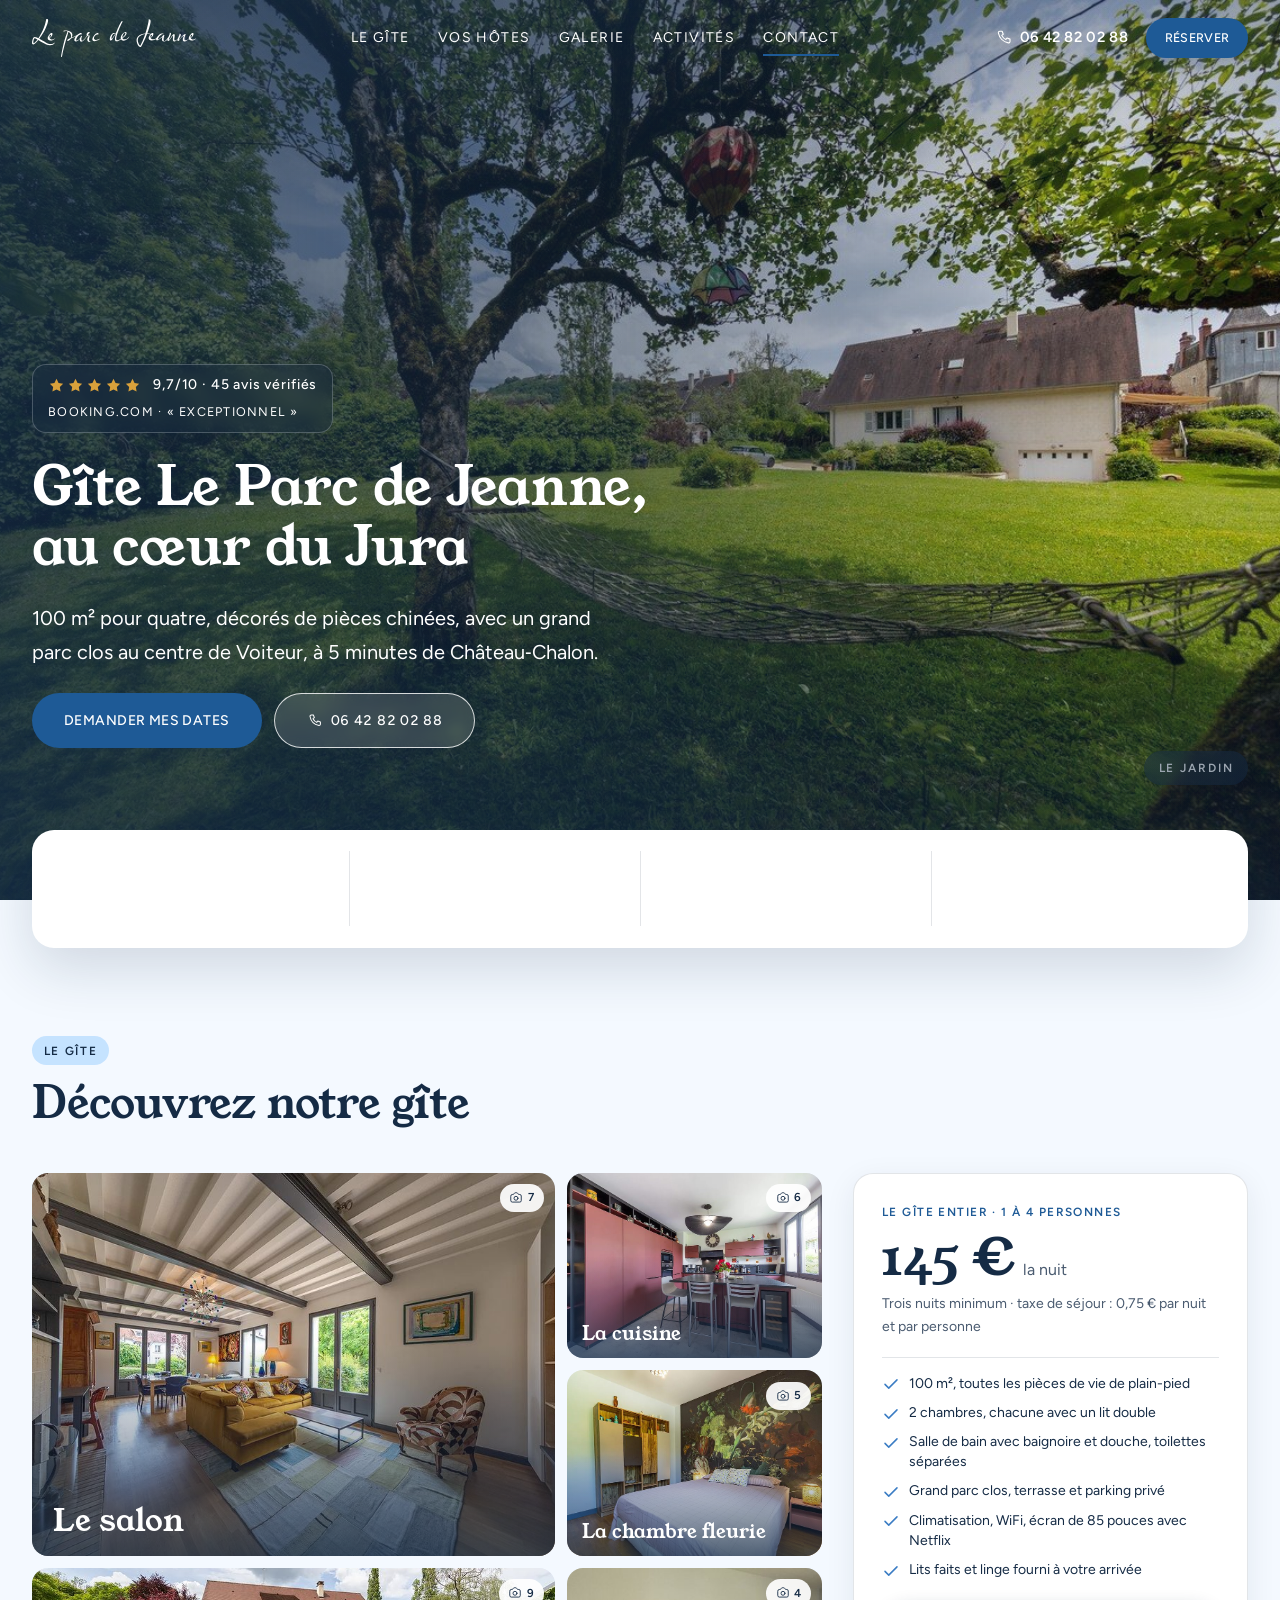
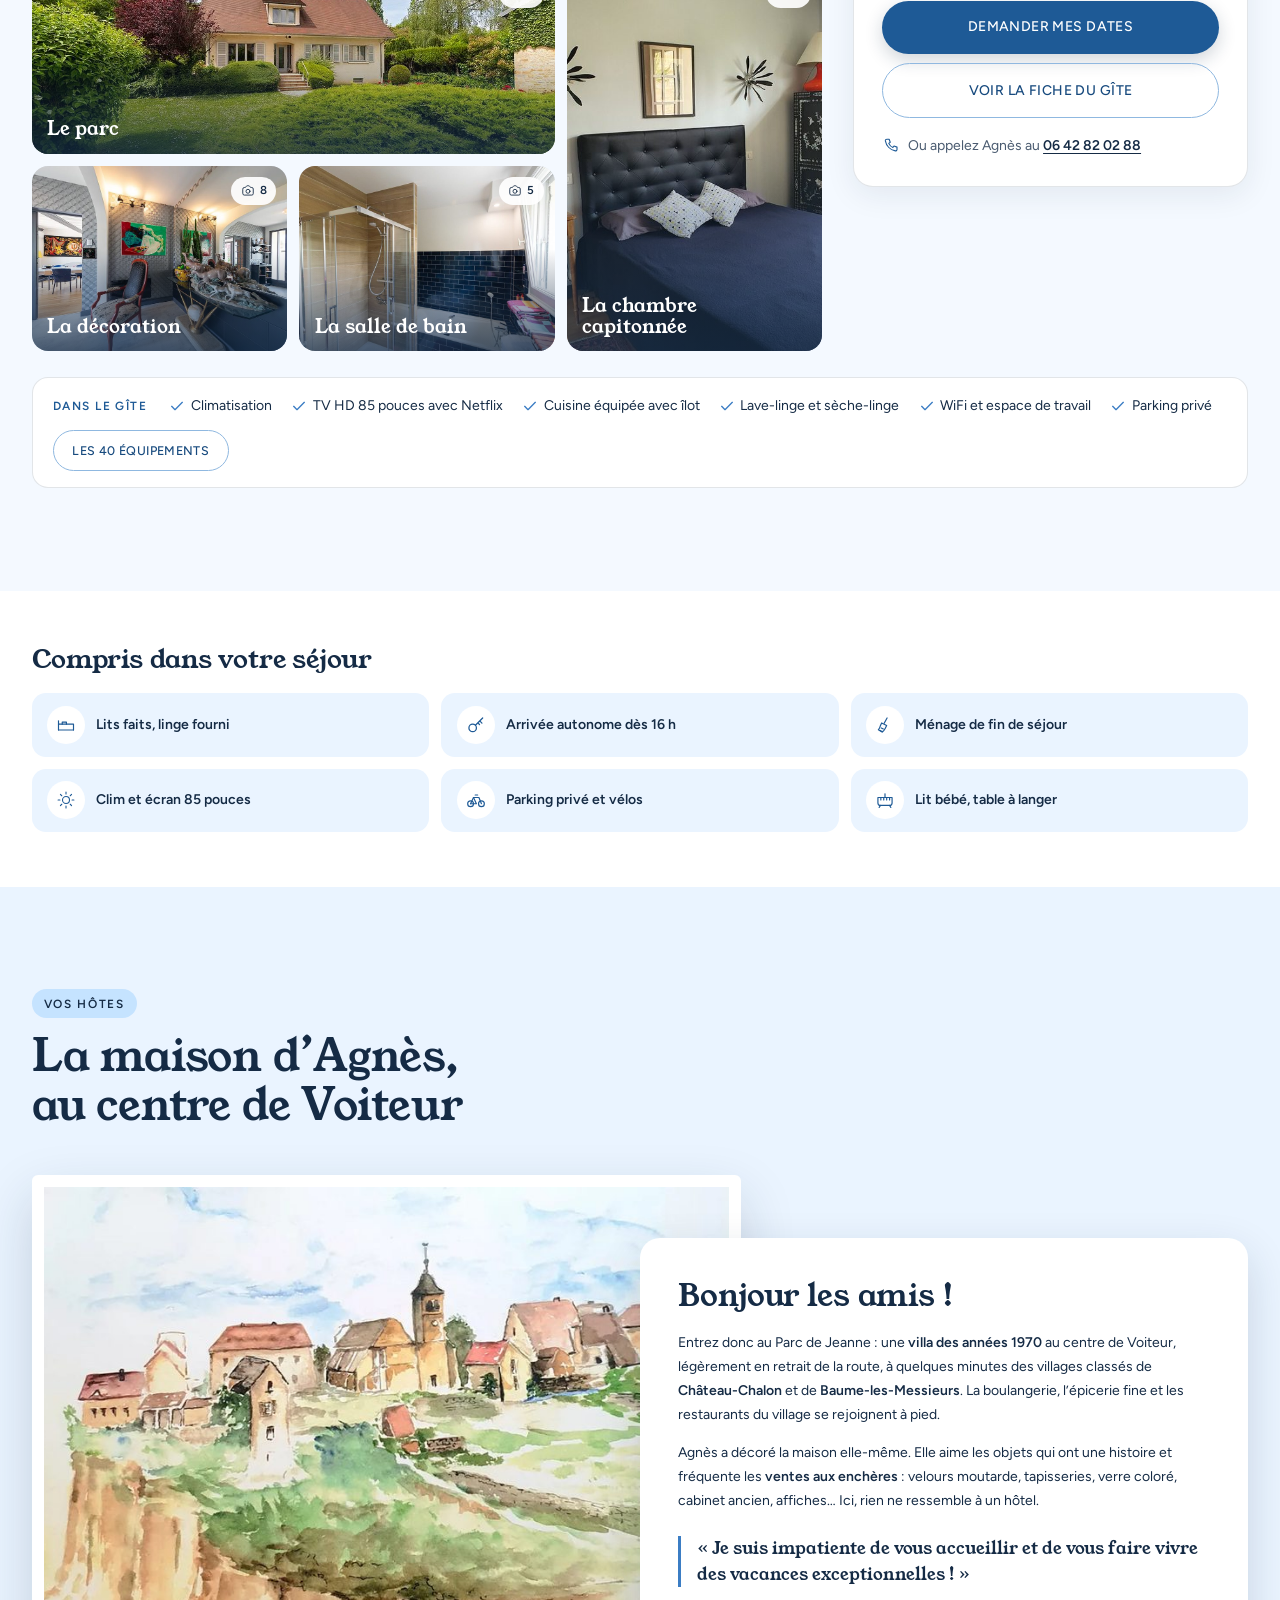
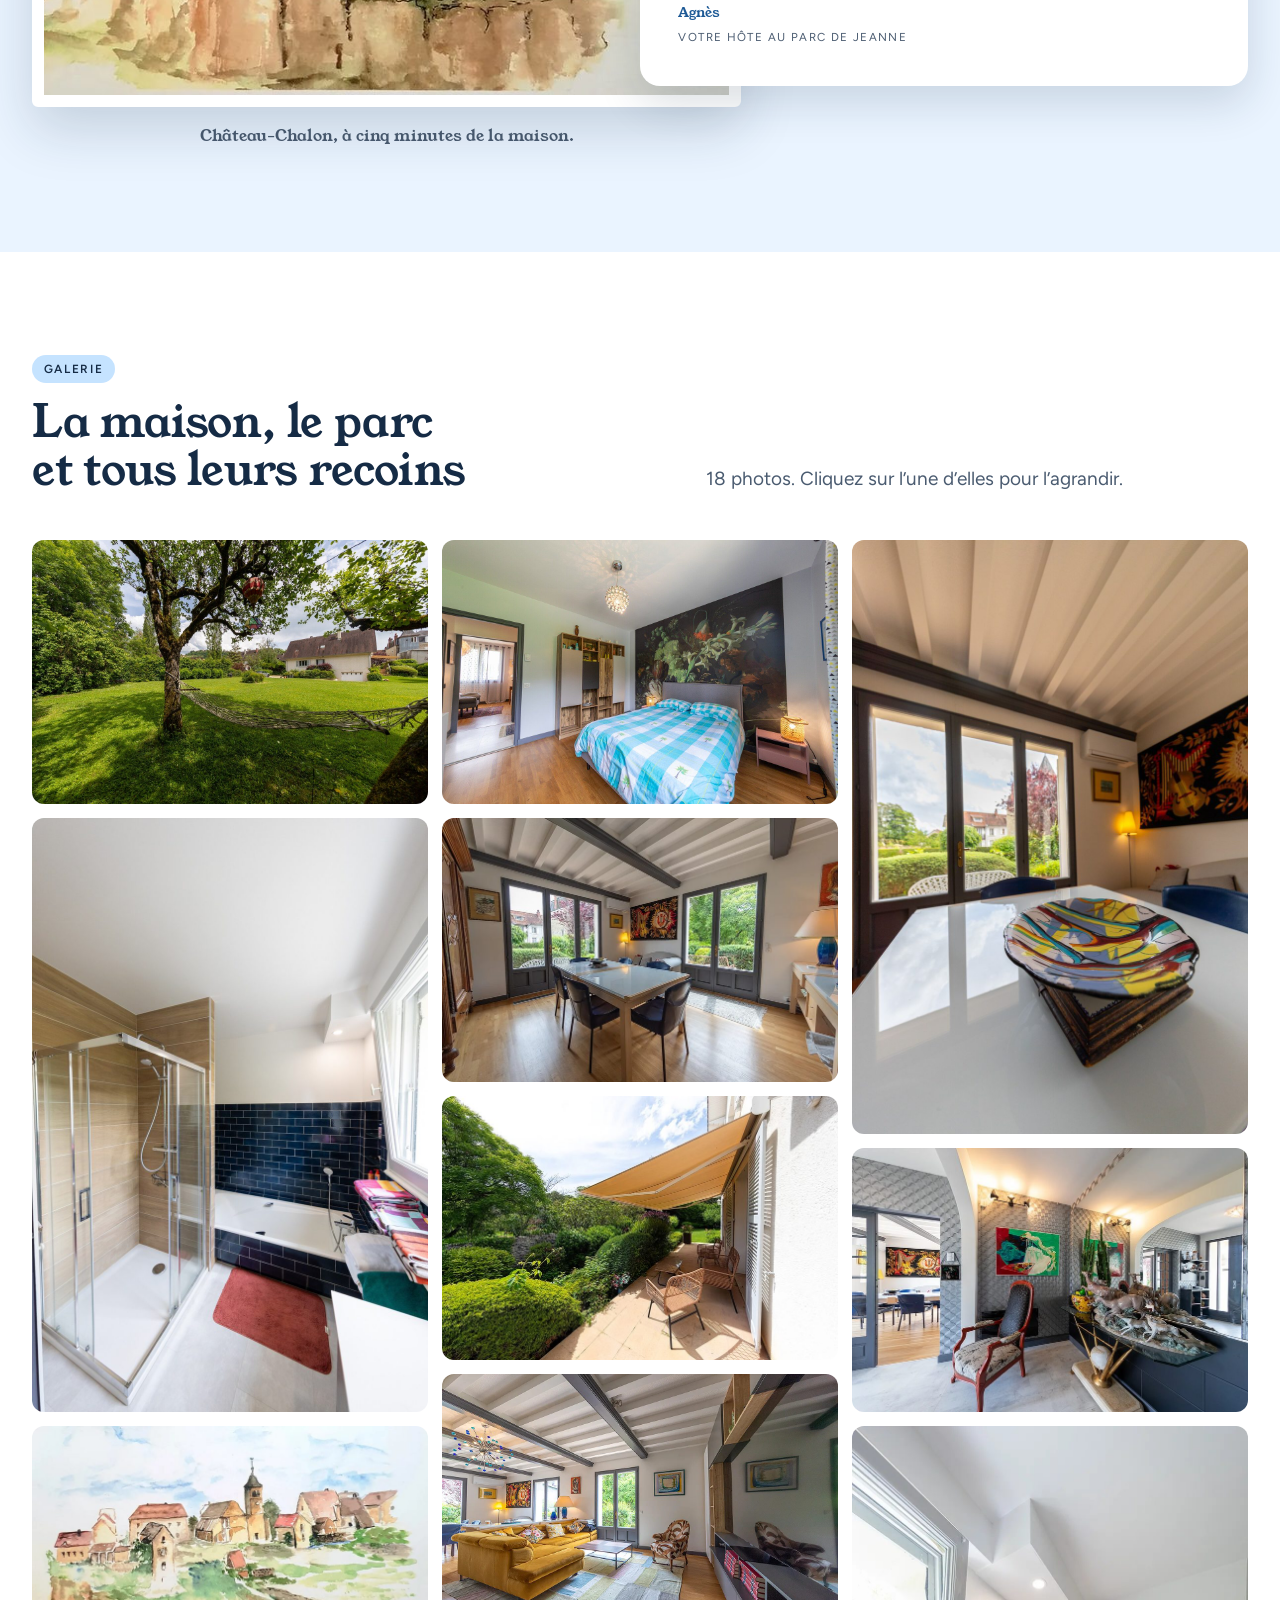
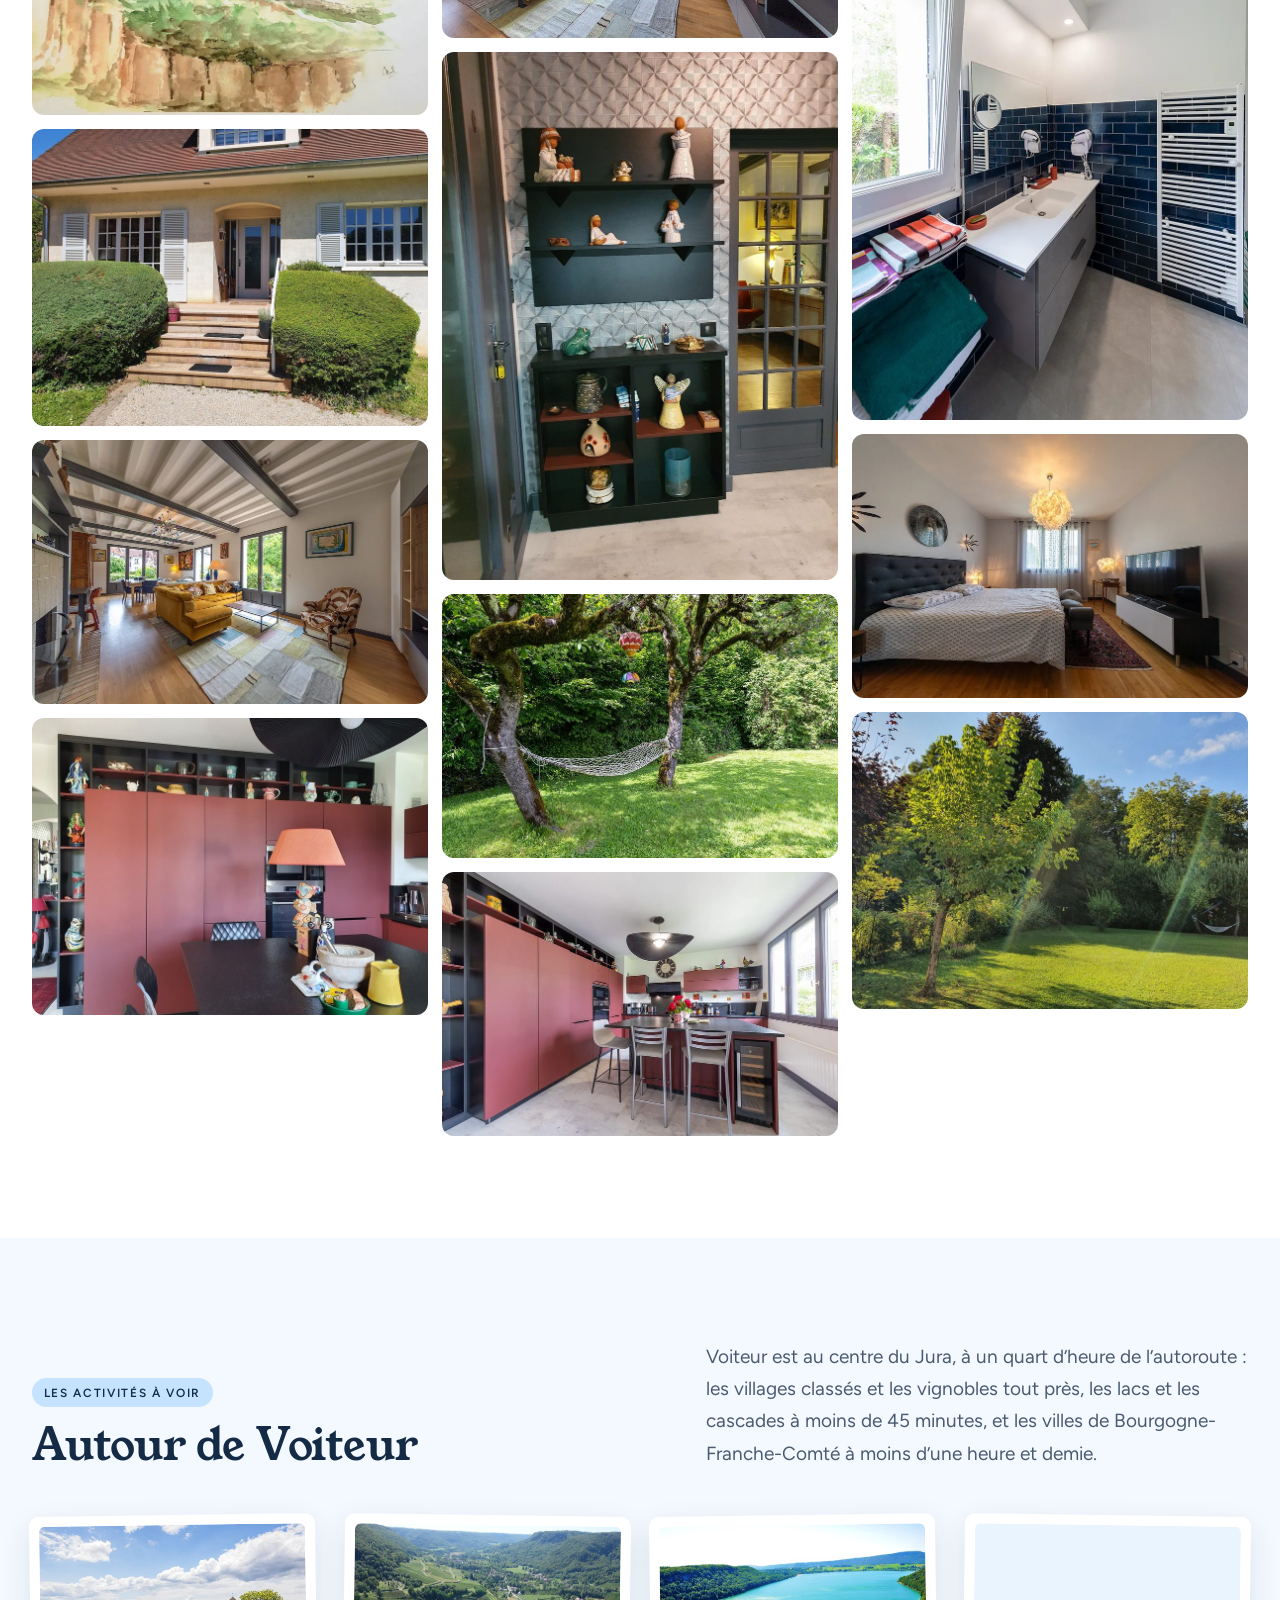
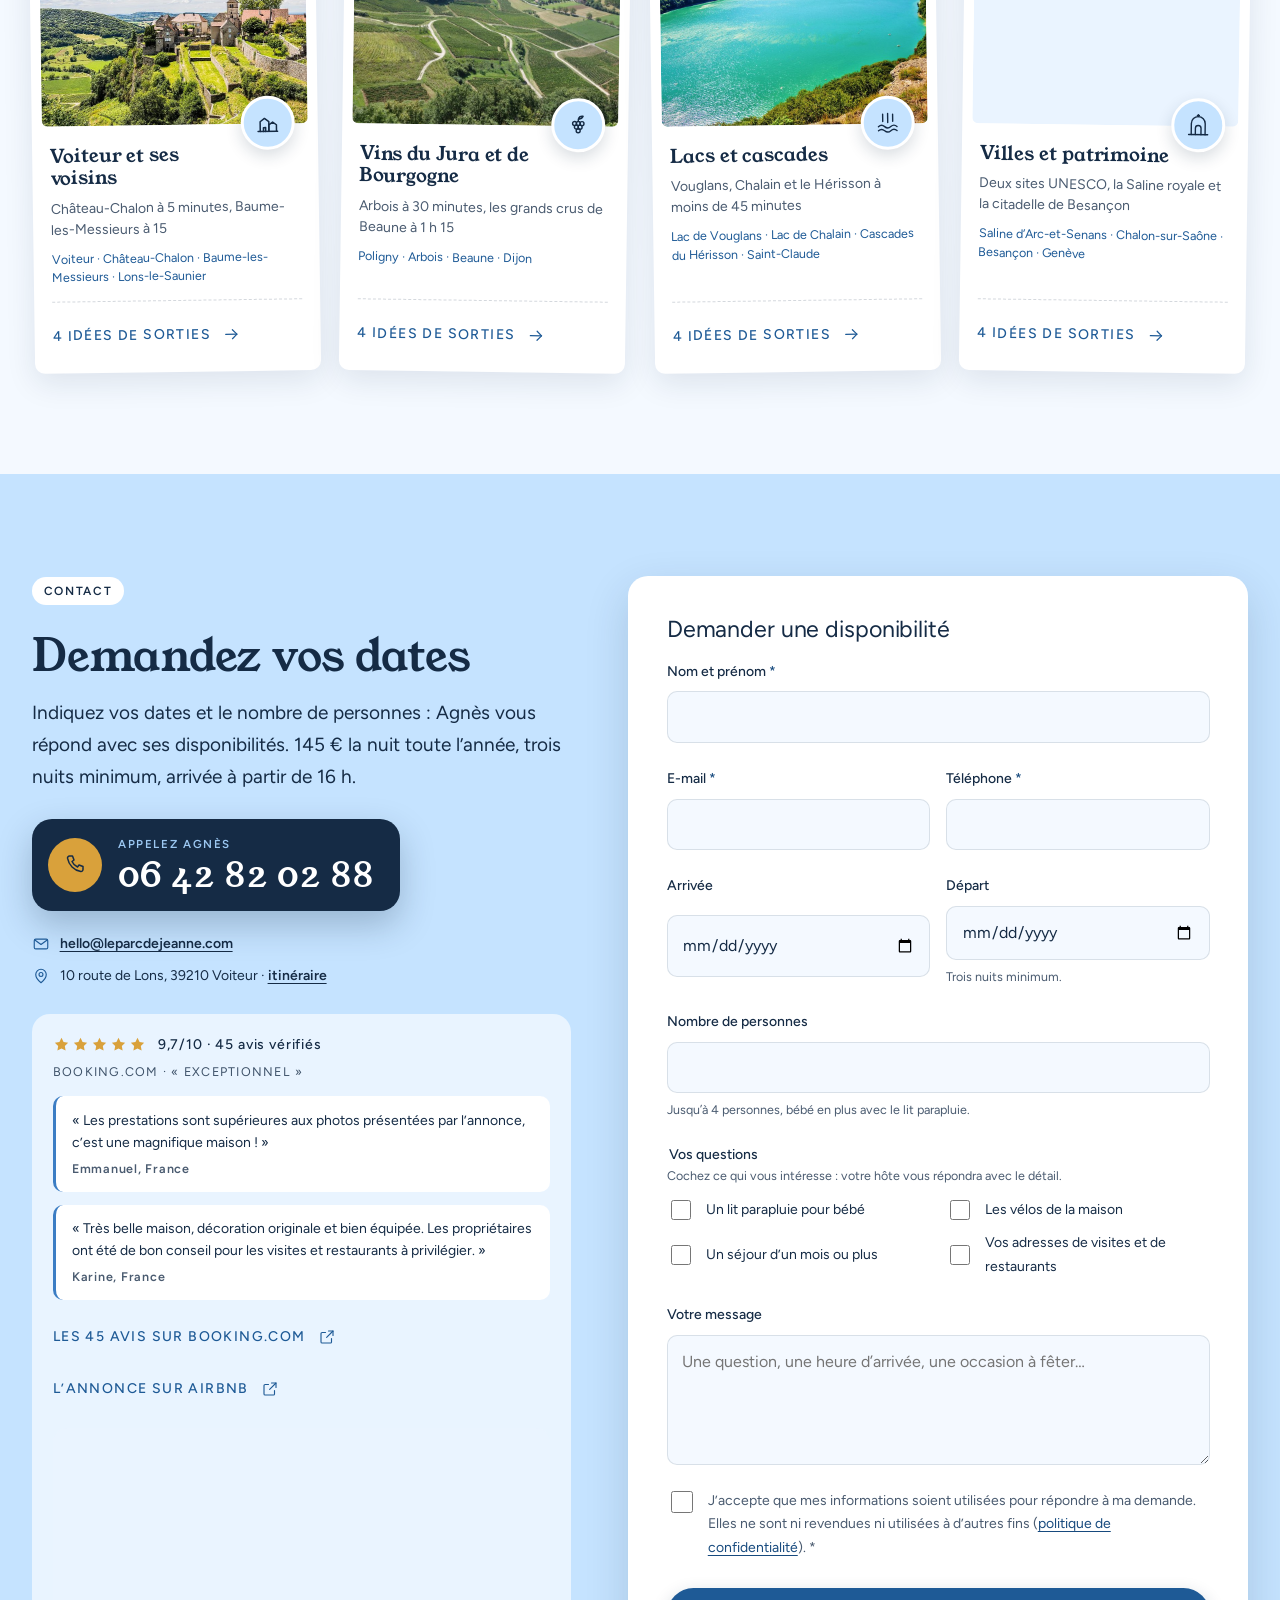
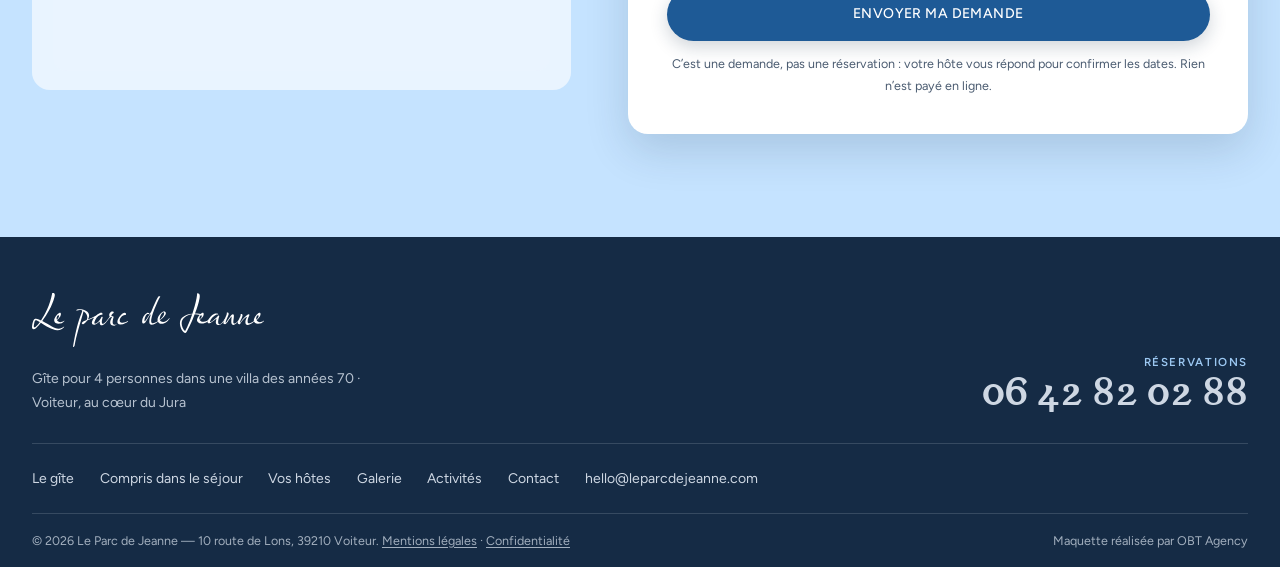
==== index.html @ dd9ede2b "Maquette V4 du 26/09/2026" ====
<!doctype html>
<html lang="fr" class="sans-js">
<head>
<meta charset="utf-8">
<meta name="viewport" content="width=device-width, initial-scale=1">

<title>Gîte à Voiteur, au cœur du Jura — Le Parc de Jeanne</title>
<meta name="description" content="Gîte de 100 m² pour 4 personnes à Voiteur, à 5 minutes de Château-Chalon : deux chambres, un grand parc clos, un parking privé. Noté 9,7/10 sur Booking.com.">
<meta name="robots" content="noindex, nofollow">
<meta name="theme-color" content="#152B45">

<meta property="og:type" content="website">
<meta property="og:locale" content="fr_FR">
<meta property="og:site_name" content="Le Parc de Jeanne">
<meta property="og:title" content="Gîte Le Parc de Jeanne, au cœur du Jura">
<meta property="og:description" content="Un gîte de 100 m² pour 4 personnes, décoré de pièces chinées, avec un grand parc clos, à Voiteur (Jura).">

<link rel="icon" href="assets/logo/favicon.svg" type="image/svg+xml">

<link rel="preconnect" href="https://fonts.googleapis.com">
<link rel="preconnect" href="https://fonts.gstatic.com" crossorigin>
<link rel="stylesheet" href="https://fonts.googleapis.com/css2?family=Young+Serif&family=Figtree:wght@400;500;600&display=swap">

<style>
  :root{--c-encre:#152B45;--c-ivoire:#F4F9FF;--h-header:76px}
  html{background:var(--c-ivoire)}
  body{margin:0;font-family:"Figtree",Helvetica,Arial,sans-serif;color:var(--c-encre)}
  .loader{position:fixed;inset:0;z-index:9999;display:grid;place-items:center;background:var(--c-encre)}
  .hero{min-height:min(100svh,880px);margin-top:calc(-1*var(--h-header));display:grid;position:relative;overflow:hidden;color:#fff}
  .entete{position:sticky;top:0;z-index:100;height:var(--h-header);display:flex;align-items:center}
  @media (max-width:767px){:root{--h-header:64px}}
</style>

<link rel="stylesheet" href="css/reset.css">
<link rel="stylesheet" href="css/tokens.css">
<link rel="stylesheet" href="css/style.css">
<link rel="stylesheet" href="css/parcdejeanne.css">

<script>document.documentElement.classList.remove('sans-js');</script>
<script>
  /* Rafraîchir la page ramène toujours au hero : le navigateur ne restaure
     plus la position de défilement, et l'ancre (#chambres…) laissée par un
     clic dans le menu est retirée. Un lien direct avec ancre, ouvert pour
     la première fois, garde son comportement normal. */
  (function () {
    if ('scrollRestoration' in history) history.scrollRestoration = 'manual';
    var nav = performance.getEntriesByType && performance.getEntriesByType('navigation')[0];
    var recharge = nav ? nav.type === 'reload' : (performance.navigation && performance.navigation.type === 1);
    if (!recharge) return;
    if (location.hash) history.replaceState(null, '', location.pathname + location.search);
    window.scrollTo(0, 0);
    window.addEventListener('load', function () { window.scrollTo(0, 0); });
  })();
</script>

<script type="application/ld+json">
{
  "@context": "https://schema.org",
  "@type": "LodgingBusiness",
  "name": "Le Parc de Jeanne",
  "description": "Gîte de 100 m² pour 4 personnes dans une villa des années 70 au centre de Voiteur (Jura) : deux chambres, un grand parc clos et un parking privé, à 5 minutes de Château-Chalon.",
  "url": "https://www.leparcdejeanne.com/",
  "telephone": "+33642820288",
  "email": "hello@leparcdejeanne.com",
  "priceRange": "145 € la nuit",
  "address": {
    "@type": "PostalAddress",
    "streetAddress": "10 route de Lons",
    "postalCode": "39210",
    "addressLocality": "Voiteur",
    "addressRegion": "Jura",
    "addressCountry": "FR"
  },
  "geo": {"@type": "GeoCoordinates", "latitude": 46.75452, "longitude": 5.61001},
  "numberOfRooms": 2,
  "petsAllowed": false,
  "checkinTime": "16:00",
  "checkoutTime": "11:00",
  "amenityFeature": [
    {"@type": "LocationFeatureSpecification", "name": "Climatisation", "value": true},
    {"@type": "LocationFeatureSpecification", "name": "Parking privé gratuit", "value": true},
    {"@type": "LocationFeatureSpecification", "name": "WiFi gratuit", "value": true},
    {"@type": "LocationFeatureSpecification", "name": "Jardin clos", "value": true}
  ]
}
</script>
</head>
<body>

<a class="saut-contenu" href="#top">Aller au contenu</a>

<div class="loader" id="loader" aria-hidden="true">
  <div class="loader__fond"><img class="image-fond" src="assets/img/chateau-chalon-pd-2400.jpg" srcset="assets/img/chateau-chalon-pd-800.jpg 800w, assets/img/chateau-chalon-pd-1600.jpg 1600w, assets/img/chateau-chalon-pd-2400.jpg 2400w" sizes="100vw" width="2400" height="1800" data-actif="1" fetchpriority="high" decoding="async" alt=""></div>
  <div class="loader__voile"></div>
  <div class="loader__logo">
    <span class="logo">
      <img class="logo__image" src="assets/logo/logo-blanc.svg" width="408" height="95" alt="">
    </span>
    <span class="loader__lieu">Gîte · Voiteur · au cœur du Jura</span>
  </div>
</div>

<header class="entete" id="entete" data-etat="transparent">
  <div class="contenant entete__grille">
    <a class="logo entete__logo" href="#top" aria-label="Le Parc de Jeanne, retour en haut de page">
      <img class="logo__image logo__image--sombre" src="assets/logo/logo-nuit.svg" width="408" height="95" alt="">
      <img class="logo__image logo__image--clair" src="assets/logo/logo-blanc.svg" width="408" height="95" alt="">
    </a>

    <nav class="nav" aria-label="Navigation principale">
      <ul class="nav__liste">
        <li><a class="nav__lien" data-nav-lien href="#chambres">Le gîte</a></li>
        <li><a class="nav__lien" data-nav-lien href="#maison">Vos hôtes</a></li>
        <li><a class="nav__lien" data-nav-lien href="#galerie">Galerie</a></li>
        <li><a class="nav__lien" data-nav-lien href="#activites">Activités</a></li>
        <li><a class="nav__lien" data-nav-lien href="#contact">Contact</a></li>
      </ul>
    </nav>

    <div class="entete__actions">
            <a class="entete__tel" href="tel:+33642820288" aria-label="Appeler le Parc de Jeanne au 06 42 82 02 88">
        <svg viewBox="0 0 24 24" fill="none" stroke="currentColor" stroke-width="1.5" stroke-linecap="round" stroke-linejoin="round" aria-hidden="true"><path d="M6.5 3h3l1.5 4-2 1.5a11 11 0 0 0 5.5 5.5l1.5-2 4 1.5v3a2 2 0 0 1-2.2 2A16.5 16.5 0 0 1 4.5 5.2 2 2 0 0 1 6.5 3z"/></svg><span>06 42 82 02 88</span>
      </a>
      <a class="btn btn--primaire btn--reserver btn--compact" href="#contact">Réserver</a>
      <button type="button" class="burger" id="burger" aria-expanded="false"
              aria-controls="nav-mobile" aria-label="Ouvrir le menu">
        <span class="burger__ouvrir"><svg viewBox="0 0 24 24" fill="none" stroke="currentColor" stroke-width="1.7" stroke-linecap="round" aria-hidden="true"><path d="M4 7h16M4 12h16M4 17h16"/></svg></span>
        <span class="burger__fermer"><svg viewBox="0 0 24 24" fill="none" stroke="currentColor" stroke-width="1.7" stroke-linecap="round" aria-hidden="true"><path d="M6 6l12 12M18 6L6 18"/></svg></span>
      </button>
    </div>
  </div>
</header>

<div class="nav-mobile texture-aquarelle" id="nav-mobile" aria-label="Menu">
  <nav class="contenant">
    <ul class="nav-mobile__liste">
      <li><a class="nav-mobile__lien" href="#chambres">Le gîte</a></li>
      <li><a class="nav-mobile__lien" href="#prestations">Compris dans le séjour</a></li>
      <li><a class="nav-mobile__lien" href="#maison">Vos hôtes</a></li>
      <li><a class="nav-mobile__lien" href="#galerie">Galerie</a></li>
      <li><a class="nav-mobile__lien" href="#activites">Activités</a></li>
      <li><a class="nav-mobile__lien" href="#contact">Contact</a></li>
    </ul>
    <div class="nav-mobile__pied">
      <a class="btn btn--primaire btn--pleine" href="tel:+33642820288">Appeler le 06 42 82 02 88</a>
    </div>
  </nav>
</div>

<main id="contenu">

<section class="hero hero--pdj" id="top">
  <div class="hero__fond"><div class="diaporama" data-diaporama data-duree="3000"><img class="image-fond" src="assets/img/parc-arbre-villa-1200.jpg" srcset="assets/img/parc-arbre-villa-800.jpg 800w, assets/img/parc-arbre-villa-1200.jpg 1200w" sizes="100vw" width="1200" height="800" data-actif="1" fetchpriority="high" decoding="async" alt=""><span class="hero__legende" aria-hidden="true">Le jardin</span><img class="image-fond" src="assets/img/salon-1200.jpg" srcset="assets/img/salon-800.jpg 800w, assets/img/salon-1200.jpg 1200w" sizes="100vw" width="1200" height="800" fetchpriority="low" decoding="async" alt=""><span class="hero__legende" aria-hidden="true">Le salon</span><img class="image-fond" src="assets/img/ch-fleurs-vichy-1200.jpg" srcset="assets/img/ch-fleurs-vichy-800.jpg 800w, assets/img/ch-fleurs-vichy-1200.jpg 1200w" sizes="100vw" width="1200" height="800" fetchpriority="low" decoding="async" alt=""><span class="hero__legende" aria-hidden="true">La chambre fleurie</span></div></div>
  <div class="hero__voile"></div>
  <div class="contenant hero__contenu">
    <div class="avis-badge avis-badge--clair" data-source="Booking.com" data-note="9,7" data-volume="45"><p class="avis-badge__ligne"><span class="avis-badge__etoiles" aria-hidden="true"><svg viewBox="0 0 24 24" fill="currentColor" aria-hidden="true"><path d="M12 2.6l2.9 5.9 6.5.95-4.7 4.6 1.1 6.5L12 17.5l-5.8 3.05 1.1-6.5-4.7-4.6 6.5-.95z"/></svg><svg viewBox="0 0 24 24" fill="currentColor" aria-hidden="true"><path d="M12 2.6l2.9 5.9 6.5.95-4.7 4.6 1.1 6.5L12 17.5l-5.8 3.05 1.1-6.5-4.7-4.6 6.5-.95z"/></svg><svg viewBox="0 0 24 24" fill="currentColor" aria-hidden="true"><path d="M12 2.6l2.9 5.9 6.5.95-4.7 4.6 1.1 6.5L12 17.5l-5.8 3.05 1.1-6.5-4.7-4.6 6.5-.95z"/></svg><svg viewBox="0 0 24 24" fill="currentColor" aria-hidden="true"><path d="M12 2.6l2.9 5.9 6.5.95-4.7 4.6 1.1 6.5L12 17.5l-5.8 3.05 1.1-6.5-4.7-4.6 6.5-.95z"/></svg><svg viewBox="0 0 24 24" fill="currentColor" aria-hidden="true"><path d="M12 2.6l2.9 5.9 6.5.95-4.7 4.6 1.1 6.5L12 17.5l-5.8 3.05 1.1-6.5-4.7-4.6 6.5-.95z"/></svg></span><span class="avis-badge__note">9,7/10 · 45 avis vérifiés</span></p><p class="avis-badge__source">Booking.com · « Exceptionnel »</p></div>
    <h1 class="hero__titre"><span class="hero__titre-ligne">Gîte Le Parc de Jeanne,</span> au cœur du Jura</h1>
    <p class="hero__sous-titre">
      100 m² pour quatre, décorés de pièces chinées, avec un grand parc clos au centre
      de Voiteur, à 5 minutes de Château‑Chalon.
    </p>
    <div class="hero__ctas">
      <a class="btn btn--primaire btn--reserver" href="#contact">Demander mes dates</a>
      <a class="btn btn--tel" href="tel:+33642820288" aria-label="Contacter Agnès au 06 42 82 02 88">
        <svg viewBox="0 0 24 24" fill="none" stroke="currentColor" stroke-width="1.5" stroke-linecap="round" stroke-linejoin="round" aria-hidden="true"><path d="M6.5 3h3l1.5 4-2 1.5a11 11 0 0 0 5.5 5.5l1.5-2 4 1.5v3a2 2 0 0 1-2.2 2A16.5 16.5 0 0 1 4.5 5.2 2 2 0 0 1 6.5 3z"/></svg><span>06 42 82 02 88</span>
      </a>
    </div>
  </div>
</section>

<section class="reperes" id="points" aria-label="Le Parc de Jeanne en quatre chiffres">
  <div class="contenant">
    <ul class="reperes__carte">
      <li class="repere">
        <span class="repere__icone"><svg viewBox="0 0 24 24" fill="none" stroke="currentColor" stroke-width="1.4" stroke-linecap="round" stroke-linejoin="round" aria-hidden="true"><path d="M3.5 10.5L12 3.5l8.5 7"/><path d="M5.5 9.8V20h13V9.8"/><path d="M10 20v-5.5h4V20"/></svg></span>
        <span class="repere__texte">
          <span class="repere__chiffre">100 m²</span>
          <span class="repere__libelle">de plain-pied, pour 4 personnes</span>
        </span>
      </li>
      <li class="repere">
        <span class="repere__icone"><svg viewBox="0 0 24 24" fill="none" stroke="currentColor" stroke-width="1.4" stroke-linecap="round" stroke-linejoin="round" aria-hidden="true"><path d="M3 18v-7h18v7"/><path d="M3 18h18"/><path d="M3 11V7"/><path d="M7.5 11V8.5h5V11"/></svg></span>
        <span class="repere__texte">
          <span class="repere__chiffre">2 chambres</span>
          <span class="repere__libelle">les lits faits, le linge fourni</span>
        </span>
      </li>
      <li class="repere">
        <span class="repere__icone"><svg viewBox="0 0 24 24" fill="currentColor" aria-hidden="true"><path d="M12 2.6l2.9 5.9 6.5.95-4.7 4.6 1.1 6.5L12 17.5l-5.8 3.05 1.1-6.5-4.7-4.6 6.5-.95z"/></svg></span>
        <span class="repere__texte">
          <span class="repere__chiffre">9,7/10</span>
          <span class="repere__libelle">sur 45 avis Booking.com</span>
        </span>
      </li>
      <li class="repere">
        <span class="repere__icone"><svg viewBox="0 0 24 24" fill="none" stroke="currentColor" stroke-width="1.4" stroke-linecap="round" stroke-linejoin="round" aria-hidden="true"><path d="M3 20h18"/><path d="M5 20V11l4-3 4 3v9"/><path d="M13 20v-6l3.5-2.5L20 14v6"/><path d="M8 20v-3.5h2V20"/></svg></span>
        <span class="repere__texte">
          <span class="repere__chiffre">5 min</span>
          <span class="repere__libelle">de Château-Chalon, l’un des Plus Beaux Villages de France</span>
        </span>
      </li>
    </ul>
  </div>
</section>

<section class="section bloc-gite" id="chambres">
  <div class="contenant">
    <header class="entete-section apparait">
      <div class="entete-section__titre">
        <span class="surtitre">Le gîte</span>
        <h2>Découvrez notre gîte</h2>
      </div>
    </header>

    <div class="gite__grille">
      <div class="mosaique">
        <button type="button" class="tuile tuile--grande apparait" data-rang="0" data-modale-cible="modale-salon" aria-label="Le salon : voir les 7 photos et le détail"><img class="tuile__photo" src="assets/img/salon-large-1200.jpg" srcset="assets/img/salon-large-800.jpg 800w, assets/img/salon-large-1200.jpg 1200w" sizes="(max-width: 767px) 92vw, 40vw" width="1200" height="800" loading="lazy" decoding="async" alt="Le salon et, au fond, la salle à manger ouverte sur le jardin"><span class="tuile__voile" aria-hidden="true"></span><span class="tuile__nom">Le salon</span><span class="tuile__compte" aria-hidden="true"><svg viewBox="0 0 24 24" fill="none" stroke="currentColor" stroke-width="1.5" stroke-linecap="round" stroke-linejoin="round"><path d="M3 8.5A2.5 2.5 0 0 1 5.5 6h1.3a2 2 0 0 0 1.7-.95l.6-1.1A2 2 0 0 1 10.8 3h2.4a2 2 0 0 1 1.7 1l.6 1.05A2 2 0 0 0 17.2 6h1.3A2.5 2.5 0 0 1 21 8.5v8A2.5 2.5 0 0 1 18.5 19h-13A2.5 2.5 0 0 1 3 16.5z"/><circle cx="12" cy="12.5" r="3.4"/></svg>7</span></button>
<button type="button" class="tuile  apparait" data-rang="1" data-modale-cible="modale-cuisine" aria-label="La cuisine : voir les 6 photos et le détail"><img class="tuile__photo" src="assets/img/cuisine-1200.jpg" srcset="assets/img/cuisine-800.jpg 800w, assets/img/cuisine-1200.jpg 1200w" sizes="(max-width: 767px) 46vw, 20vw" width="1200" height="800" loading="lazy" decoding="async" alt="La cuisine et son îlot central"><span class="tuile__voile" aria-hidden="true"></span><span class="tuile__nom">La cuisine</span><span class="tuile__compte" aria-hidden="true"><svg viewBox="0 0 24 24" fill="none" stroke="currentColor" stroke-width="1.5" stroke-linecap="round" stroke-linejoin="round"><path d="M3 8.5A2.5 2.5 0 0 1 5.5 6h1.3a2 2 0 0 0 1.7-.95l.6-1.1A2 2 0 0 1 10.8 3h2.4a2 2 0 0 1 1.7 1l.6 1.05A2 2 0 0 0 17.2 6h1.3A2.5 2.5 0 0 1 21 8.5v8A2.5 2.5 0 0 1 18.5 19h-13A2.5 2.5 0 0 1 3 16.5z"/><circle cx="12" cy="12.5" r="3.4"/></svg>6</span></button>
<button type="button" class="tuile  apparait" data-rang="2" data-modale-cible="modale-chambre-fleurie" aria-label="La chambre fleurie : voir les 5 photos et le détail"><img class="tuile__photo" src="assets/img/ch-fleurs-1200.jpg" srcset="assets/img/ch-fleurs-800.jpg 800w, assets/img/ch-fleurs-1200.jpg 1200w" sizes="(max-width: 767px) 46vw, 20vw" width="1200" height="800" loading="lazy" decoding="async" alt="La chambre au grand papier peint fleuri"><span class="tuile__voile" aria-hidden="true"></span><span class="tuile__nom">La chambre fleurie</span><span class="tuile__compte" aria-hidden="true"><svg viewBox="0 0 24 24" fill="none" stroke="currentColor" stroke-width="1.5" stroke-linecap="round" stroke-linejoin="round"><path d="M3 8.5A2.5 2.5 0 0 1 5.5 6h1.3a2 2 0 0 0 1.7-.95l.6-1.1A2 2 0 0 1 10.8 3h2.4a2 2 0 0 1 1.7 1l.6 1.05A2 2 0 0 0 17.2 6h1.3A2.5 2.5 0 0 1 21 8.5v8A2.5 2.5 0 0 1 18.5 19h-13A2.5 2.5 0 0 1 3 16.5z"/><circle cx="12" cy="12.5" r="3.4"/></svg>5</span></button>
<button type="button" class="tuile tuile--large apparait" data-rang="0" data-modale-cible="modale-parc" aria-label="Le parc : voir les 9 photos et le détail"><img class="tuile__photo" src="assets/img/villa-1200.jpg" srcset="assets/img/villa-800.jpg 800w, assets/img/villa-1200.jpg 1200w" sizes="(max-width: 767px) 92vw, 40vw" width="1200" height="800" loading="lazy" decoding="async" alt="La villa des années 70 au milieu de son parc"><span class="tuile__voile" aria-hidden="true"></span><span class="tuile__nom">Le parc</span><span class="tuile__compte" aria-hidden="true"><svg viewBox="0 0 24 24" fill="none" stroke="currentColor" stroke-width="1.5" stroke-linecap="round" stroke-linejoin="round"><path d="M3 8.5A2.5 2.5 0 0 1 5.5 6h1.3a2 2 0 0 0 1.7-.95l.6-1.1A2 2 0 0 1 10.8 3h2.4a2 2 0 0 1 1.7 1l.6 1.05A2 2 0 0 0 17.2 6h1.3A2.5 2.5 0 0 1 21 8.5v8A2.5 2.5 0 0 1 18.5 19h-13A2.5 2.5 0 0 1 3 16.5z"/><circle cx="12" cy="12.5" r="3.4"/></svg>9</span></button>
<button type="button" class="tuile tuile--haute apparait" data-rang="1" data-modale-cible="modale-chambre-capitonnee" aria-label="La chambre capitonnée : voir les 4 photos et le détail"><img class="tuile__photo" src="assets/img/ch-capiton-meuble-1200.jpg" srcset="assets/img/ch-capiton-meuble-800.jpg 800w, assets/img/ch-capiton-meuble-1200.jpg 1200w" sizes="(max-width: 767px) 92vw, 40vw" width="1200" height="900" loading="lazy" decoding="async" alt="La chambre capitonnée et son cabinet laqué noir"><span class="tuile__voile" aria-hidden="true"></span><span class="tuile__nom">La chambre capitonnée</span><span class="tuile__compte" aria-hidden="true"><svg viewBox="0 0 24 24" fill="none" stroke="currentColor" stroke-width="1.5" stroke-linecap="round" stroke-linejoin="round"><path d="M3 8.5A2.5 2.5 0 0 1 5.5 6h1.3a2 2 0 0 0 1.7-.95l.6-1.1A2 2 0 0 1 10.8 3h2.4a2 2 0 0 1 1.7 1l.6 1.05A2 2 0 0 0 17.2 6h1.3A2.5 2.5 0 0 1 21 8.5v8A2.5 2.5 0 0 1 18.5 19h-13A2.5 2.5 0 0 1 3 16.5z"/><circle cx="12" cy="12.5" r="3.4"/></svg>4</span></button>
<button type="button" class="tuile  apparait" data-rang="2" data-modale-cible="modale-decoration" aria-label="La décoration : voir les 8 photos et le détail"><img class="tuile__photo" src="assets/img/entree-1200.jpg" srcset="assets/img/entree-800.jpg 800w, assets/img/entree-1200.jpg 1200w" sizes="(max-width: 767px) 46vw, 20vw" width="1200" height="800" loading="lazy" decoding="async" alt="Le hall d’entrée, ses tableaux et sa sculpture"><span class="tuile__voile" aria-hidden="true"></span><span class="tuile__nom">La décoration</span><span class="tuile__compte" aria-hidden="true"><svg viewBox="0 0 24 24" fill="none" stroke="currentColor" stroke-width="1.5" stroke-linecap="round" stroke-linejoin="round"><path d="M3 8.5A2.5 2.5 0 0 1 5.5 6h1.3a2 2 0 0 0 1.7-.95l.6-1.1A2 2 0 0 1 10.8 3h2.4a2 2 0 0 1 1.7 1l.6 1.05A2 2 0 0 0 17.2 6h1.3A2.5 2.5 0 0 1 21 8.5v8A2.5 2.5 0 0 1 18.5 19h-13A2.5 2.5 0 0 1 3 16.5z"/><circle cx="12" cy="12.5" r="3.4"/></svg>8</span></button>
<button type="button" class="tuile  apparait" data-rang="0" data-modale-cible="modale-salle-de-bain" aria-label="La salle de bain : voir les 5 photos et le détail"><img class="tuile__photo" src="assets/img/sdb-douche-1067.jpg" srcset="assets/img/sdb-douche-800.jpg 800w, assets/img/sdb-douche-1067.jpg 1067w" sizes="(max-width: 767px) 46vw, 20vw" width="1067" height="1600" loading="lazy" decoding="async" alt="La cabine de douche vitrée et la baignoire, sous le carrelage bleu nuit"><span class="tuile__voile" aria-hidden="true"></span><span class="tuile__nom">La salle de bain</span><span class="tuile__compte" aria-hidden="true"><svg viewBox="0 0 24 24" fill="none" stroke="currentColor" stroke-width="1.5" stroke-linecap="round" stroke-linejoin="round"><path d="M3 8.5A2.5 2.5 0 0 1 5.5 6h1.3a2 2 0 0 0 1.7-.95l.6-1.1A2 2 0 0 1 10.8 3h2.4a2 2 0 0 1 1.7 1l.6 1.05A2 2 0 0 0 17.2 6h1.3A2.5 2.5 0 0 1 21 8.5v8A2.5 2.5 0 0 1 18.5 19h-13A2.5 2.5 0 0 1 3 16.5z"/><circle cx="12" cy="12.5" r="3.4"/></svg>5</span></button>
      </div>
      <aside class="fiche-gite apparait" data-rang="1" aria-label="Tarif et réservation">
        <p class="fiche-gite__surtitre">Le gîte entier · 1 à 4 personnes</p><p class="fiche-gite__prix"><span class="fiche-gite__montant">145 €</span> <span class="fiche-gite__unite">la nuit</span></p><p class="fiche-gite__note">Trois nuits minimum · taxe de séjour : 0,75 € par nuit et par personne</p><ul class="fiche-gite__liste"><li><svg viewBox="0 0 24 24" fill="none" stroke="currentColor" stroke-width="2" stroke-linecap="round" stroke-linejoin="round" aria-hidden="true"><path d="M4 12.5l5 5L20 6.5"/></svg><span>100 m², toutes les pièces de vie de plain-pied</span></li><li><svg viewBox="0 0 24 24" fill="none" stroke="currentColor" stroke-width="2" stroke-linecap="round" stroke-linejoin="round" aria-hidden="true"><path d="M4 12.5l5 5L20 6.5"/></svg><span>2 chambres, chacune avec un lit double</span></li><li><svg viewBox="0 0 24 24" fill="none" stroke="currentColor" stroke-width="2" stroke-linecap="round" stroke-linejoin="round" aria-hidden="true"><path d="M4 12.5l5 5L20 6.5"/></svg><span>Salle de bain avec baignoire et douche, toilettes séparées</span></li><li><svg viewBox="0 0 24 24" fill="none" stroke="currentColor" stroke-width="2" stroke-linecap="round" stroke-linejoin="round" aria-hidden="true"><path d="M4 12.5l5 5L20 6.5"/></svg><span>Grand parc clos, terrasse et parking privé</span></li><li><svg viewBox="0 0 24 24" fill="none" stroke="currentColor" stroke-width="2" stroke-linecap="round" stroke-linejoin="round" aria-hidden="true"><path d="M4 12.5l5 5L20 6.5"/></svg><span>Climatisation, WiFi, écran de 85 pouces avec Netflix</span></li><li><svg viewBox="0 0 24 24" fill="none" stroke="currentColor" stroke-width="2" stroke-linecap="round" stroke-linejoin="round" aria-hidden="true"><path d="M4 12.5l5 5L20 6.5"/></svg><span>Lits faits et linge fourni à votre arrivée</span></li></ul><div class="fiche-gite__actions"><a class="btn btn--primaire btn--pleine" href="#contact">Demander mes dates</a><button type="button" class="btn btn--contour btn--pleine" data-modale-cible="modale-gite">Voir la fiche du gîte</button></div><p class="fiche-gite__tel"><svg viewBox="0 0 24 24" fill="none" stroke="currentColor" stroke-width="1.5" stroke-linecap="round" stroke-linejoin="round" aria-hidden="true"><path d="M6.5 3h3l1.5 4-2 1.5a11 11 0 0 0 5.5 5.5l1.5-2 4 1.5v3a2 2 0 0 1-2.2 2A16.5 16.5 0 0 1 4.5 5.2 2 2 0 0 1 6.5 3z"/></svg><span>Ou appelez Agnès au <a href="tel:+33642820288">06 42 82 02 88</a></span></p>
      </aside>
    </div>

    <div class="bande-equipements apparait">
      <p class="bande-equipements__titre">Dans le gîte</p><ul class="bande-equipements__liste"><li><svg viewBox="0 0 24 24" fill="none" stroke="currentColor" stroke-width="2" stroke-linecap="round" stroke-linejoin="round" aria-hidden="true"><path d="M4 12.5l5 5L20 6.5"/></svg><span>Climatisation</span></li><li><svg viewBox="0 0 24 24" fill="none" stroke="currentColor" stroke-width="2" stroke-linecap="round" stroke-linejoin="round" aria-hidden="true"><path d="M4 12.5l5 5L20 6.5"/></svg><span>TV HD 85 pouces avec Netflix</span></li><li><svg viewBox="0 0 24 24" fill="none" stroke="currentColor" stroke-width="2" stroke-linecap="round" stroke-linejoin="round" aria-hidden="true"><path d="M4 12.5l5 5L20 6.5"/></svg><span>Cuisine équipée avec îlot</span></li><li><svg viewBox="0 0 24 24" fill="none" stroke="currentColor" stroke-width="2" stroke-linecap="round" stroke-linejoin="round" aria-hidden="true"><path d="M4 12.5l5 5L20 6.5"/></svg><span>Lave-linge et sèche-linge</span></li><li><svg viewBox="0 0 24 24" fill="none" stroke="currentColor" stroke-width="2" stroke-linecap="round" stroke-linejoin="round" aria-hidden="true"><path d="M4 12.5l5 5L20 6.5"/></svg><span>WiFi et espace de travail</span></li><li><svg viewBox="0 0 24 24" fill="none" stroke="currentColor" stroke-width="2" stroke-linecap="round" stroke-linejoin="round" aria-hidden="true"><path d="M4 12.5l5 5L20 6.5"/></svg><span>Parking privé</span></li></ul><button type="button" class="btn btn--contour btn--compact" data-modale-cible="modale-equipements">Les 40 équipements</button>
    </div>
  </div>
</section>

<section class="bloc-compris" id="prestations" aria-labelledby="compris-titre">
  <div class="contenant compris__bande">
    <h2 class="compris__titre" id="compris-titre">Compris dans votre séjour</h2>
    <ul class="compris__ligne">
      <li class="compris__bloc"><span class="compris__icone" aria-hidden="true"><svg viewBox="0 0 24 24" fill="none" stroke="currentColor" stroke-width="1.4" stroke-linecap="round" stroke-linejoin="round" aria-hidden="true"><path d="M3 18v-7h18v7"/><path d="M3 18h18"/><path d="M3 11V7"/><path d="M7.5 11V8.5h5V11"/></svg></span><span class="compris__libelle">Lits faits, linge fourni</span></li><li class="compris__bloc"><span class="compris__icone" aria-hidden="true"><svg viewBox="0 0 24 24" fill="none" stroke="currentColor" stroke-width="1.5" stroke-linecap="round" stroke-linejoin="round" aria-hidden="true"><circle cx="8" cy="15.5" r="4.5"/><path d="M11.3 12.3 20 3.6M16.5 7.1l2.6 2.6M14.2 9.4l2 2"/></svg></span><span class="compris__libelle">Arrivée autonome dès 16 h</span></li><li class="compris__bloc"><span class="compris__icone" aria-hidden="true"><svg viewBox="0 0 24 24" fill="none" stroke="currentColor" stroke-width="1.4" stroke-linecap="round" stroke-linejoin="round" aria-hidden="true"><path d="M14.5 3.5 11 10"/><path d="M8 9.5l6 3-1.8 3.6c-.9 1.8-2.2 3.3-3.7 4.4L4 17.8c1.2-1.4 2-3 2.4-4.8z"/><path d="M7.5 15.5l2.5 1.2M6 18.5l3.2 1.5"/></svg></span><span class="compris__libelle">Ménage de fin de séjour</span></li><li class="compris__bloc"><span class="compris__icone" aria-hidden="true"><svg viewBox="0 0 24 24" fill="none" stroke="currentColor" stroke-width="1.3" stroke-linecap="round" aria-hidden="true"><circle cx="12" cy="12" r="4.2"/><path d="M12 2.5v2.2M12 19.3v2.2M2.5 12h2.2M19.3 12h2.2M5.3 5.3l1.6 1.6M17.1 17.1l1.6 1.6M5.3 18.7l1.6-1.6M17.1 6.9l1.6-1.6"/></svg></span><span class="compris__libelle">Clim et écran 85 pouces</span></li><li class="compris__bloc"><span class="compris__icone" aria-hidden="true"><svg viewBox="0 0 24 24" fill="none" stroke="currentColor" stroke-width="1.4" stroke-linecap="round" stroke-linejoin="round" aria-hidden="true"><circle cx="5.5" cy="16.5" r="3.5"/><circle cx="18.5" cy="16.5" r="3.5"/><path d="M5.5 16.5 9 9h6.5l3 7.5"/><path d="M9 9l3.5 7.5h-7M11 6h3"/></svg></span><span class="compris__libelle">Parking privé et vélos</span></li><li class="compris__bloc"><span class="compris__icone" aria-hidden="true"><svg viewBox="0 0 24 24" fill="none" stroke="currentColor" stroke-width="1.4" stroke-linecap="round" stroke-linejoin="round" aria-hidden="true"><path d="M3.5 9h17v6.5a3 3 0 0 1-3 3h-11a3 3 0 0 1-3-3z"/><path d="M7 9V12M10.5 9v3M14 9v3M17.5 9v3"/><path d="M6.5 18.5 5 21M17.5 18.5 19 21"/><path d="M12 9V4.5"/></svg></span><span class="compris__libelle">Lit bébé, table à langer</span></li>
    </ul>
  </div>
</section>

<section class="section bloc-maison" id="maison">
  <div class="contenant">
    <header class="entete-section apparait">
      <div class="entete-section__titre">
        <span class="surtitre">Vos hôtes</span>
        <h2>La maison d’Agnès, au centre de Voiteur</h2>
      </div>
    </header>

    <div class="lettre">
      <figure class="lettre__aquarelle apparait">
        <figure class="placeholder-img placeholder-img--photo" style="--ratio: 4/3" data-img-slot="histoire-01"><img src="assets/img/aquarelle-village-1200.jpg" srcset="assets/img/aquarelle-village-800.jpg 800w, assets/img/aquarelle-village-1200.jpg 1200w" sizes="(max-width: 900px) 92vw, 38vw" width="1200" height="876" loading="lazy" decoding="async" alt="Château-Chalon à l’aquarelle : le village sur son éperon"></figure>
        <figcaption>Château-Chalon, à cinq minutes de la maison.</figcaption>
      </figure>
      <article class="lettre__papier apparait" data-rang="1">
        <h3>Bonjour les amis !</h3>
        <p>
          Entrez donc au Parc de Jeanne : une <strong>villa des années 1970</strong> au centre
          de Voiteur, légèrement en retrait de la route, à quelques minutes des villages classés
          de <strong>Château-Chalon</strong> et de <strong>Baume-les-Messieurs</strong>. La
          boulangerie, l’épicerie fine et les restaurants du village se rejoignent à pied.
        </p>
        <p>
          Agnès a décoré la maison elle-même. Elle aime les objets qui ont une histoire et
          fréquente les <strong>ventes aux enchères</strong> : velours moutarde, tapisseries,
          verre coloré, cabinet ancien, affiches… Ici, rien ne ressemble à un hôtel.
        </p>
        <blockquote class="lettre__citation">
          « Je suis impatiente de vous accueillir et de vous faire vivre des vacances
          exceptionnelles ! »
        </blockquote>
        <p class="lettre__signature">Agnès <span>votre hôte au Parc de Jeanne</span></p>
              </article>
    </div>
  </div>
</section>

<section class="section bloc-galerie" id="galerie">
  <div class="contenant">
    <header class="entete-section apparait">
      <div class="entete-section__titre">
        <span class="surtitre">Galerie</span>
        <h2>La maison, le parc et tous leurs recoins</h2>
      </div>
      <p class="chapo">18 photos. Cliquez sur l’une d’elles pour l’agrandir.</p>
    </header>
    <div class="galerie-colonnes" data-grille-galerie>
      <button type="button" class="galerie__item galerie__item--large" data-cat="parc-de-jeanne" data-modale-cible="modale-galerie" data-vue="0" aria-label="Agrandir : Le vieil arbre du hamac et, au fond du parc, la villa"><figure class="placeholder-img placeholder-img--photo placeholder-img--vignette" style="--ratio: 1200/800" data-img-slot="galerie-01"><img src="assets/img/parc-arbre-villa-1200.jpg" srcset="assets/img/parc-arbre-villa-800.jpg 800w, assets/img/parc-arbre-villa-1200.jpg 1200w" sizes="(max-width: 700px) 46vw, 31vw" width="1200" height="800" loading="lazy" decoding="async" alt="Le vieil arbre du hamac et, au fond du parc, la villa"></figure></button>
<button type="button" class="galerie__item" data-cat="parc-de-jeanne" data-modale-cible="modale-galerie" data-vue="1" aria-label="Agrandir : La cabine de douche vitrée et la baignoire, sous le carrelage bleu nuit"><figure class="placeholder-img placeholder-img--photo placeholder-img--portrait placeholder-img--vignette" style="--ratio: 1067/1600" data-img-slot="galerie-02"><span class="photo__fond" aria-hidden="true" style="background-image: url(assets/img/sdb-douche-800.jpg)"></span><img src="assets/img/sdb-douche-1067.jpg" srcset="assets/img/sdb-douche-800.jpg 800w, assets/img/sdb-douche-1067.jpg 1067w" sizes="(max-width: 700px) 46vw, 31vw" width="1067" height="1600" loading="lazy" decoding="async" alt="La cabine de douche vitrée et la baignoire, sous le carrelage bleu nuit"></figure></button>
<button type="button" class="galerie__item" data-cat="parc-de-jeanne" data-modale-cible="modale-galerie" data-vue="2" aria-label="Agrandir : Château-Chalon à l’aquarelle : le village sur son éperon"><figure class="placeholder-img placeholder-img--photo placeholder-img--vignette" style="--ratio: 1200/876" data-img-slot="galerie-03"><img src="assets/img/aquarelle-village-1200.jpg" srcset="assets/img/aquarelle-village-800.jpg 800w, assets/img/aquarelle-village-1200.jpg 1200w" sizes="(max-width: 700px) 46vw, 31vw" width="1200" height="876" loading="lazy" decoding="async" alt="Château-Chalon à l’aquarelle : le village sur son éperon"></figure></button>
<button type="button" class="galerie__item" data-cat="parc-de-jeanne" data-modale-cible="modale-galerie" data-vue="3" aria-label="Agrandir : Le perron et la porte d’entrée de la villa, entre deux haies taillées"><figure class="placeholder-img placeholder-img--photo placeholder-img--vignette" style="--ratio: 1200/900" data-img-slot="galerie-04"><img src="assets/img/perron-1200.jpg" srcset="assets/img/perron-800.jpg 800w, assets/img/perron-1200.jpg 1200w" sizes="(max-width: 700px) 46vw, 31vw" width="1200" height="900" loading="lazy" decoding="async" alt="Le perron et la porte d’entrée de la villa, entre deux haies taillées"></figure></button>
<button type="button" class="galerie__item" data-cat="parc-de-jeanne" data-modale-cible="modale-galerie" data-vue="4" aria-label="Agrandir : Le salon et, au fond, la salle à manger ouverte sur le jardin"><figure class="placeholder-img placeholder-img--photo placeholder-img--vignette" style="--ratio: 1200/800" data-img-slot="galerie-05"><img src="assets/img/salon-large-1200.jpg" srcset="assets/img/salon-large-800.jpg 800w, assets/img/salon-large-1200.jpg 1200w" sizes="(max-width: 700px) 46vw, 31vw" width="1200" height="800" loading="lazy" decoding="async" alt="Le salon et, au fond, la salle à manger ouverte sur le jardin"></figure></button>
<button type="button" class="galerie__item" data-cat="parc-de-jeanne" data-modale-cible="modale-galerie" data-vue="5" aria-label="Agrandir : La cuisine rouge et sa collection d’objets colorés"><figure class="placeholder-img placeholder-img--photo placeholder-img--vignette" style="--ratio: 1200/900" data-img-slot="galerie-06"><img src="assets/img/cuisine-objets-1200.jpg" srcset="assets/img/cuisine-objets-800.jpg 800w, assets/img/cuisine-objets-1200.jpg 1200w" sizes="(max-width: 700px) 46vw, 31vw" width="1200" height="900" loading="lazy" decoding="async" alt="La cuisine rouge et sa collection d’objets colorés"></figure></button>
<button type="button" class="galerie__item" data-cat="parc-de-jeanne" data-modale-cible="modale-galerie" data-vue="6" aria-label="Agrandir : La chambre fleurie et son couvre-lit à carreaux bleus"><figure class="placeholder-img placeholder-img--photo placeholder-img--vignette" style="--ratio: 1200/800" data-img-slot="galerie-07"><img src="assets/img/ch-fleurs-vichy-1200.jpg" srcset="assets/img/ch-fleurs-vichy-800.jpg 800w, assets/img/ch-fleurs-vichy-1200.jpg 1200w" sizes="(max-width: 700px) 46vw, 31vw" width="1200" height="800" loading="lazy" decoding="async" alt="La chambre fleurie et son couvre-lit à carreaux bleus"></figure></button>
<button type="button" class="galerie__item" data-cat="parc-de-jeanne" data-modale-cible="modale-galerie" data-vue="7" aria-label="Agrandir : La grande table de la salle à manger, ouverte sur le jardin"><figure class="placeholder-img placeholder-img--photo placeholder-img--vignette" style="--ratio: 1200/800" data-img-slot="galerie-08"><img src="assets/img/sam-1200.jpg" srcset="assets/img/sam-800.jpg 800w, assets/img/sam-1200.jpg 1200w" sizes="(max-width: 700px) 46vw, 31vw" width="1200" height="800" loading="lazy" decoding="async" alt="La grande table de la salle à manger, ouverte sur le jardin"></figure></button>
<button type="button" class="galerie__item" data-cat="parc-de-jeanne" data-modale-cible="modale-galerie" data-vue="8" aria-label="Agrandir : La terrasse sous son store, au bord du parc"><figure class="placeholder-img placeholder-img--photo placeholder-img--vignette" style="--ratio: 1200/800" data-img-slot="galerie-09"><img src="assets/img/terrasse-1200.jpg" srcset="assets/img/terrasse-800.jpg 800w, assets/img/terrasse-1200.jpg 1200w" sizes="(max-width: 700px) 46vw, 31vw" width="1200" height="800" loading="lazy" decoding="async" alt="La terrasse sous son store, au bord du parc"></figure></button>
<button type="button" class="galerie__item" data-cat="parc-de-jeanne" data-modale-cible="modale-galerie" data-vue="9" aria-label="Agrandir : Le salon sous les poutres : canapé de velours moutarde et tapis colorés"><figure class="placeholder-img placeholder-img--photo placeholder-img--vignette" style="--ratio: 1200/800" data-img-slot="galerie-10"><img src="assets/img/salon-1200.jpg" srcset="assets/img/salon-800.jpg 800w, assets/img/salon-1200.jpg 1200w" sizes="(max-width: 700px) 46vw, 31vw" width="1200" height="800" loading="lazy" decoding="async" alt="Le salon sous les poutres : canapé de velours moutarde et tapis colorés"></figure></button>
<button type="button" class="galerie__item" data-cat="parc-de-jeanne" data-modale-cible="modale-galerie" data-vue="10" aria-label="Agrandir : Des figurines chinées sur les étagères, près de la porte vitrée"><figure class="placeholder-img placeholder-img--photo placeholder-img--portrait placeholder-img--vignette" style="--ratio: 1200/1600" data-img-slot="galerie-11"><span class="photo__fond" aria-hidden="true" style="background-image: url(assets/img/deco-figurines-800.jpg)"></span><img src="assets/img/deco-figurines-1200.jpg" srcset="assets/img/deco-figurines-800.jpg 800w, assets/img/deco-figurines-1200.jpg 1200w" sizes="(max-width: 700px) 46vw, 31vw" width="1200" height="1600" loading="lazy" decoding="async" alt="Des figurines chinées sur les étagères, près de la porte vitrée"></figure></button>
<button type="button" class="galerie__item" data-cat="parc-de-jeanne" data-modale-cible="modale-galerie" data-vue="11" aria-label="Agrandir : Le hamac tendu entre deux vieux arbres du parc"><figure class="placeholder-img placeholder-img--photo placeholder-img--vignette" style="--ratio: 1200/800" data-img-slot="galerie-12"><img src="assets/img/hamac-1200.jpg" srcset="assets/img/hamac-800.jpg 800w, assets/img/hamac-1200.jpg 1200w" sizes="(max-width: 700px) 46vw, 31vw" width="1200" height="800" loading="lazy" decoding="async" alt="Le hamac tendu entre deux vieux arbres du parc"></figure></button>
<button type="button" class="galerie__item" data-cat="parc-de-jeanne" data-modale-cible="modale-galerie" data-vue="12" aria-label="Agrandir : La cuisine et son îlot central"><figure class="placeholder-img placeholder-img--photo placeholder-img--vignette" style="--ratio: 1200/800" data-img-slot="galerie-13"><img src="assets/img/cuisine-1200.jpg" srcset="assets/img/cuisine-800.jpg 800w, assets/img/cuisine-1200.jpg 1200w" sizes="(max-width: 700px) 46vw, 31vw" width="1200" height="800" loading="lazy" decoding="async" alt="La cuisine et son îlot central"></figure></button>
<button type="button" class="galerie__item" data-cat="parc-de-jeanne" data-modale-cible="modale-galerie" data-vue="13" aria-label="Agrandir : Une coupe de verre coloré sur la table, face au jardin"><figure class="placeholder-img placeholder-img--photo placeholder-img--portrait placeholder-img--vignette" style="--ratio: 1067/1600" data-img-slot="galerie-14"><span class="photo__fond" aria-hidden="true" style="background-image: url(assets/img/coupe-verre-800.jpg)"></span><img src="assets/img/coupe-verre-1067.jpg" srcset="assets/img/coupe-verre-800.jpg 800w, assets/img/coupe-verre-1067.jpg 1067w" sizes="(max-width: 700px) 46vw, 31vw" width="1067" height="1600" loading="lazy" decoding="async" alt="Une coupe de verre coloré sur la table, face au jardin"></figure></button>
<button type="button" class="galerie__item" data-cat="parc-de-jeanne" data-modale-cible="modale-galerie" data-vue="14" aria-label="Agrandir : Le hall d’entrée, ses tableaux et sa sculpture"><figure class="placeholder-img placeholder-img--photo placeholder-img--vignette" style="--ratio: 1200/800" data-img-slot="galerie-15"><img src="assets/img/entree-1200.jpg" srcset="assets/img/entree-800.jpg 800w, assets/img/entree-1200.jpg 1200w" sizes="(max-width: 700px) 46vw, 31vw" width="1200" height="800" loading="lazy" decoding="async" alt="Le hall d’entrée, ses tableaux et sa sculpture"></figure></button>
<button type="button" class="galerie__item" data-cat="parc-de-jeanne" data-modale-cible="modale-galerie" data-vue="15" aria-label="Agrandir : La salle de bain, son carrelage bleu et son sèche-serviettes"><figure class="placeholder-img placeholder-img--photo placeholder-img--portrait placeholder-img--vignette" style="--ratio: 800/1200" data-img-slot="galerie-16"><span class="photo__fond" aria-hidden="true" style="background-image: url(assets/img/sdb-800.jpg)"></span><img src="assets/img/sdb-800.jpg" srcset="assets/img/sdb-800.jpg 800w" sizes="(max-width: 700px) 46vw, 31vw" width="800" height="1200" loading="lazy" decoding="async" alt="La salle de bain, son carrelage bleu et son sèche-serviettes"></figure></button>
<button type="button" class="galerie__item" data-cat="parc-de-jeanne" data-modale-cible="modale-galerie" data-vue="16" aria-label="Agrandir : La chambre à la tête de lit capitonnée"><figure class="placeholder-img placeholder-img--photo placeholder-img--vignette" style="--ratio: 1200/800" data-img-slot="galerie-17"><img src="assets/img/ch-capiton-1200.jpg" srcset="assets/img/ch-capiton-800.jpg 800w, assets/img/ch-capiton-1200.jpg 1200w" sizes="(max-width: 700px) 46vw, 31vw" width="1200" height="800" loading="lazy" decoding="async" alt="La chambre à la tête de lit capitonnée"></figure></button>
<button type="button" class="galerie__item galerie__item--large" data-cat="parc-de-jeanne" data-modale-cible="modale-galerie" data-vue="17" aria-label="Agrandir : Le parc au soleil du matin, ses grands arbres et sa pelouse"><figure class="placeholder-img placeholder-img--photo placeholder-img--vignette" style="--ratio: 1200/900" data-img-slot="galerie-18"><img src="assets/img/parc-soleil-1200.jpg" srcset="assets/img/parc-soleil-800.jpg 800w, assets/img/parc-soleil-1200.jpg 1200w" sizes="(max-width: 700px) 46vw, 31vw" width="1200" height="900" loading="lazy" decoding="async" alt="Le parc au soleil du matin, ses grands arbres et sa pelouse"></figure></button>
    </div>
  </div>
</section>

<section class="section bloc-alentours" id="activites">
  <div class="contenant">
    <header class="entete-section apparait">
      <div class="entete-section__titre">
        <span class="surtitre">Les activités à voir</span>
        <h2>Autour de Voiteur</h2>
      </div>
      <p class="chapo">
        Voiteur est au centre du Jura, à un quart d’heure de l’autoroute : les villages classés
        et les vignobles tout près, les lacs et les cascades à moins de 45 minutes, et les villes
        de Bourgogne-Franche-Comté à moins d’une heure et demie.
      </p>
    </header>
    <div class="cartes-postales">
      <article class="carte-postale apparait" data-rang="0"><div class="carte-postale__photo"><img class="carte-postale__img" src="assets/img/chateau-chalon-1200.jpg" srcset="assets/img/chateau-chalon-800.jpg 800w, assets/img/chateau-chalon-1200.jpg 1200w" sizes="(max-width: 767px) 92vw, 24vw" width="1200" height="800" loading="lazy" decoding="async" alt="Château-Chalon, perché au-dessus des vignes"><span class="carte-postale__timbre" aria-hidden="true"><svg viewBox="0 0 24 24" fill="none" stroke="currentColor" stroke-width="1.4" stroke-linecap="round" stroke-linejoin="round" aria-hidden="true"><path d="M3 20h18"/><path d="M5 20V11l4-3 4 3v9"/><path d="M13 20v-6l3.5-2.5L20 14v6"/><path d="M8 20v-3.5h2V20"/></svg></span></div><div class="carte-postale__corps"><h3 class="carte-postale__titre">Voiteur et ses voisins</h3><p class="carte-postale__accroche">Château-Chalon à 5 minutes, Baume-les-Messieurs à 15</p><p class="carte-postale__lieux">Voiteur · Château-Chalon · Baume-les-Messieurs · Lons-le-Saunier</p><p class="carte-postale__pied"><button type="button" class="lien-fleche lien-fleche--etendu" data-modale-cible="modale-act-alentours"><span>4 idées de sorties</span><svg viewBox="0 0 24 24" fill="none" stroke="currentColor" stroke-width="1.6" stroke-linecap="round" stroke-linejoin="round" aria-hidden="true"><path d="M4 12h15"/><path d="M13 6l6 6-6 6"/></svg></button></p></div></article>
<article class="carte-postale apparait" data-rang="1"><div class="carte-postale__photo"><img class="carte-postale__img" src="assets/img/vignoble-chateau-chalon-1600.jpg" srcset="assets/img/vignoble-chateau-chalon-800.jpg 800w, assets/img/vignoble-chateau-chalon-1600.jpg 1600w" sizes="(max-width: 767px) 92vw, 24vw" width="1600" height="1067" loading="lazy" decoding="async" alt="Les parcelles de vigne de Château-Chalon au fond de la reculée, vues du village"><span class="carte-postale__timbre" aria-hidden="true"><svg viewBox="0 0 24 24" fill="none" stroke="currentColor" stroke-width="1.3" stroke-linecap="round" stroke-linejoin="round" aria-hidden="true"><path d="M12 8.4V6.3"/><path d="M12.4 6.4c1.8-.1 3.3-1.2 4-2.8-2-.3-3.6.6-4.2 1.9"/><circle cx="8.6" cy="10.4" r="1.85"/><circle cx="12" cy="10.4" r="1.85"/><circle cx="15.4" cy="10.4" r="1.85"/><circle cx="10.3" cy="13.7" r="1.85"/><circle cx="13.7" cy="13.7" r="1.85"/><circle cx="12" cy="17" r="1.85"/></svg></span></div><div class="carte-postale__corps"><h3 class="carte-postale__titre">Vins du Jura et de Bourgogne</h3><p class="carte-postale__accroche">Arbois à 30 minutes, les grands crus de Beaune à 1 h 15</p><p class="carte-postale__lieux">Poligny · Arbois · Beaune · Dijon</p><p class="carte-postale__pied"><button type="button" class="lien-fleche lien-fleche--etendu" data-modale-cible="modale-act-vins"><span>4 idées de sorties</span><svg viewBox="0 0 24 24" fill="none" stroke="currentColor" stroke-width="1.6" stroke-linecap="round" stroke-linejoin="round" aria-hidden="true"><path d="M4 12h15"/><path d="M13 6l6 6-6 6"/></svg></button></p></div></article>
<article class="carte-postale apparait" data-rang="2"><div class="carte-postale__photo"><img class="carte-postale__img" src="assets/img/chalain-1600.jpg" srcset="assets/img/chalain-800.jpg 800w, assets/img/chalain-1600.jpg 1600w" sizes="(max-width: 767px) 92vw, 24vw" width="1600" height="1168" loading="lazy" decoding="async" alt="Les eaux turquoise du lac de Chalain, vues du belvédère de Fontenu"><span class="carte-postale__timbre" aria-hidden="true"><svg viewBox="0 0 24 24" fill="none" stroke="currentColor" stroke-width="1.3" stroke-linecap="round" stroke-linejoin="round" aria-hidden="true"><path d="M7.4 4.2v6.6"/><path d="M12 3.4v8.4"/><path d="M16.6 4.2v6.6"/><path d="M3.4 15.6c1.9-1.7 3.8-1.7 5.7 0s3.8 1.7 5.7 0 3.8-1.7 5.7 0"/><path d="M3.4 19.4c1.9-1.7 3.8-1.7 5.7 0s3.8 1.7 5.7 0 3.8-1.7 5.7 0"/></svg></span></div><div class="carte-postale__corps"><h3 class="carte-postale__titre">Lacs et cascades</h3><p class="carte-postale__accroche">Vouglans, Chalain et le Hérisson à moins de 45 minutes</p><p class="carte-postale__lieux">Lac de Vouglans · Lac de Chalain · Cascades du Hérisson · Saint-Claude</p><p class="carte-postale__pied"><button type="button" class="lien-fleche lien-fleche--etendu" data-modale-cible="modale-act-lacs"><span>4 idées de sorties</span><svg viewBox="0 0 24 24" fill="none" stroke="currentColor" stroke-width="1.6" stroke-linecap="round" stroke-linejoin="round" aria-hidden="true"><path d="M4 12h15"/><path d="M13 6l6 6-6 6"/></svg></button></p></div></article>
<article class="carte-postale apparait" data-rang="3"><div class="carte-postale__photo"><img class="carte-postale__img" src="assets/img/saline-1200.jpg" srcset="assets/img/saline-800.jpg 800w, assets/img/saline-1200.jpg 1200w" sizes="(max-width: 767px) 92vw, 24vw" width="1200" height="800" loading="lazy" decoding="async" alt="La Saline royale d’Arc-et-Senans"><span class="carte-postale__timbre" aria-hidden="true"><svg viewBox="0 0 24 24" fill="none" stroke="currentColor" stroke-width="1.3" stroke-linecap="round" stroke-linejoin="round" aria-hidden="true"><path d="M3.2 20.6h17.6"/><path d="M5.6 20.6V10.4a6.4 6.4 0 0 1 12.8 0v10.2"/><path d="M9.4 20.6v-5.8a2.6 2.6 0 0 1 5.2 0v5.8"/><path d="M12 4V2.2M11.1 3h1.8"/></svg></span></div><div class="carte-postale__corps"><h3 class="carte-postale__titre">Villes et patrimoine</h3><p class="carte-postale__accroche">Deux sites UNESCO, la Saline royale et la citadelle de Besançon</p><p class="carte-postale__lieux">Saline d’Arc-et-Senans · Chalon-sur-Saône · Besançon · Genève</p><p class="carte-postale__pied"><button type="button" class="lien-fleche lien-fleche--etendu" data-modale-cible="modale-act-patrimoine"><span>4 idées de sorties</span><svg viewBox="0 0 24 24" fill="none" stroke="currentColor" stroke-width="1.6" stroke-linecap="round" stroke-linejoin="round" aria-hidden="true"><path d="M4 12h15"/><path d="M13 6l6 6-6 6"/></svg></button></p></div></article>
    </div>
  </div>
</section>

<section class="section bloc-contact contact" id="contact">
  <div class="contenant contact__grille-pdj">
    <div class="contact__infos apparait">
      <span class="surtitre">Contact</span>
      <h2>Demandez vos dates</h2>
      <p class="chapo">
        Indiquez vos dates et le nombre de personnes : Agnès vous répond avec ses
        disponibilités. 145 € la nuit toute l’année, trois nuits minimum, arrivée à partir de 16 h.
      </p>

      <a class="appel" href="tel:+33642820288">
        <span class="appel__icone" aria-hidden="true"><svg viewBox="0 0 24 24" fill="none" stroke="currentColor" stroke-width="1.5" stroke-linecap="round" stroke-linejoin="round" aria-hidden="true"><path d="M6.5 3h3l1.5 4-2 1.5a11 11 0 0 0 5.5 5.5l1.5-2 4 1.5v3a2 2 0 0 1-2.2 2A16.5 16.5 0 0 1 4.5 5.2 2 2 0 0 1 6.5 3z"/></svg></span>
        <span class="appel__texte">
          <span class="appel__label">Appelez Agnès</span>
          <span class="appel__numero">06 42 82 02 88</span>
        </span>
      </a>

      <ul class="contact__coordonnees">
        <li><svg viewBox="0 0 24 24" fill="none" stroke="currentColor" stroke-width="1.5" stroke-linecap="round" stroke-linejoin="round" aria-hidden="true"><rect x="3" y="5.5" width="18" height="13" rx="2"/><path d="M3.8 6.7L12 12.6l8.2-5.9"/></svg><a href="mailto:hello@leparcdejeanne.com">hello@leparcdejeanne.com</a></li>
        <li><svg viewBox="0 0 24 24" fill="none" stroke="currentColor" stroke-width="1.5" stroke-linecap="round" stroke-linejoin="round" aria-hidden="true"><path d="M12 21s7-5.6 7-11a7 7 0 1 0-14 0c0 5.4 7 11 7 11z"/><circle cx="12" cy="10" r="2.6"/></svg><span>10 route de Lons, 39210 Voiteur ·
          <a href="https://www.google.com/maps/dir/?api=1&amp;destination=10%20route%20de%20Lons%2C%2039210%20Voiteur"
             target="_blank" rel="noopener noreferrer">itinéraire</a></span></li>
      </ul>

      <div class="avis-voyageurs">
        <div class="avis-badge" data-source="Booking.com" data-note="9,7" data-volume="45"><p class="avis-badge__ligne"><span class="avis-badge__etoiles" aria-hidden="true"><svg viewBox="0 0 24 24" fill="currentColor" aria-hidden="true"><path d="M12 2.6l2.9 5.9 6.5.95-4.7 4.6 1.1 6.5L12 17.5l-5.8 3.05 1.1-6.5-4.7-4.6 6.5-.95z"/></svg><svg viewBox="0 0 24 24" fill="currentColor" aria-hidden="true"><path d="M12 2.6l2.9 5.9 6.5.95-4.7 4.6 1.1 6.5L12 17.5l-5.8 3.05 1.1-6.5-4.7-4.6 6.5-.95z"/></svg><svg viewBox="0 0 24 24" fill="currentColor" aria-hidden="true"><path d="M12 2.6l2.9 5.9 6.5.95-4.7 4.6 1.1 6.5L12 17.5l-5.8 3.05 1.1-6.5-4.7-4.6 6.5-.95z"/></svg><svg viewBox="0 0 24 24" fill="currentColor" aria-hidden="true"><path d="M12 2.6l2.9 5.9 6.5.95-4.7 4.6 1.1 6.5L12 17.5l-5.8 3.05 1.1-6.5-4.7-4.6 6.5-.95z"/></svg><svg viewBox="0 0 24 24" fill="currentColor" aria-hidden="true"><path d="M12 2.6l2.9 5.9 6.5.95-4.7 4.6 1.1 6.5L12 17.5l-5.8 3.05 1.1-6.5-4.7-4.6 6.5-.95z"/></svg></span><span class="avis-badge__note">9,7/10 · 45 avis vérifiés</span></p><p class="avis-badge__source">Booking.com · « Exceptionnel »</p></div>
        <ul class="citations">
          <li class="citation">
            <p>« Les prestations sont supérieures aux photos présentées par l’annonce, c’est une magnifique maison ! »</p>
            <p class="citation__auteur">Emmanuel, France</p>
          </li>
          <li class="citation">
            <p>« Très belle maison, décoration originale et bien équipée. Les propriétaires ont été de bon conseil pour les visites et restaurants à privilégier. »</p>
            <p class="citation__auteur">Karine, France</p>
          </li>
        </ul>
                <p class="avis-voyageurs__liens">
          <a class="lien-fleche" href="https://www.booking.com/hotel/fr/le-parc-de-jeanne.fr.html"
             target="_blank" rel="noopener noreferrer"><span>Les 45 avis sur Booking.com</span><svg viewBox="0 0 24 24" fill="none" stroke="currentColor" stroke-width="1.5" stroke-linecap="round" stroke-linejoin="round" aria-hidden="true"><path d="M14 4h6v6"/><path d="M20 4l-8.5 8.5"/><path d="M18 14v4.5A1.5 1.5 0 0 1 16.5 20h-11A1.5 1.5 0 0 1 4 18.5v-11A1.5 1.5 0 0 1 5.5 6H10"/></svg></a>
          <a class="lien-fleche" href="https://www.airbnb.fr/rooms/53702807"
             target="_blank" rel="noopener noreferrer"><span>L’annonce sur Airbnb</span><svg viewBox="0 0 24 24" fill="none" stroke="currentColor" stroke-width="1.5" stroke-linecap="round" stroke-linejoin="round" aria-hidden="true"><path d="M14 4h6v6"/><path d="M20 4l-8.5 8.5"/><path d="M18 14v4.5A1.5 1.5 0 0 1 16.5 20h-11A1.5 1.5 0 0 1 4 18.5v-11A1.5 1.5 0 0 1 5.5 6H10"/></svg></a>
        </p>
        <div class="carte-maps carte-maps--encart">
          <iframe
            src="https://www.google.com/maps?q=10+route+de+Lons,+39210+Voiteur&amp;output=embed"
            title="Carte de situation du Parc de Jeanne, 10 route de Lons, 39210 Voiteur"
            loading="lazy" referrerpolicy="no-referrer-when-downgrade"
            allowfullscreen></iframe>
        </div>
      </div>
    </div>

    <div class="formulaire apparait" data-rang="1">
      <h3 style="margin-bottom:1rem">Demander une disponibilité</h3>
            <form id="form-contact" class="formulaire__grille" novalidate
            action="" method="post" data-envoi="mailto">

        <div class="champ champ--large">
          <label class="champ__label" for="f-nom">Nom et prénom <span class="requis" aria-hidden="true">*</span></label>
          <input id="f-nom" name="nom" type="text" autocomplete="name" required
                 aria-describedby="f-nom-erreur">
          <p class="champ__erreur" id="f-nom-erreur" role="alert"></p>
        </div>

        <div class="champ">
          <label class="champ__label" for="f-email">E-mail <span class="requis" aria-hidden="true">*</span></label>
          <input id="f-email" name="email" type="email" autocomplete="email" required
                 aria-describedby="f-email-erreur">
          <p class="champ__erreur" id="f-email-erreur" role="alert"></p>
        </div>

        <div class="champ">
          <label class="champ__label" for="f-tel">Téléphone <span class="requis" aria-hidden="true">*</span></label>
          <input id="f-tel" name="telephone" type="tel" autocomplete="tel" required
                 aria-describedby="f-tel-erreur">
          <p class="champ__erreur" id="f-tel-erreur" role="alert"></p>
        </div>

        <div class="champ">
          <label class="champ__label" for="f-arrivee">Arrivée</label>
          <input id="f-arrivee" name="arrivee" type="date" aria-describedby="f-arrivee-erreur">
          <p class="champ__erreur" id="f-arrivee-erreur" role="alert"></p>
        </div>

        <div class="champ">
          <label class="champ__label" for="f-depart">Départ</label>
          <input id="f-depart" name="depart" type="date" aria-describedby="f-depart-aide f-depart-erreur">
          <p class="champ__aide" id="f-depart-aide">Trois nuits minimum.</p>
          <p class="champ__erreur" id="f-depart-erreur" role="alert"></p>
        </div>

        <div class="champ champ--large">
          <label class="champ__label" for="f-personnes">Nombre de personnes</label>
          <input id="f-personnes" name="personnes" type="number" min="1" max="4" step="1"
                 inputmode="numeric" aria-describedby="f-personnes-aide f-personnes-erreur">
          <p class="champ__aide" id="f-personnes-aide">Jusqu’à 4 personnes, bébé en plus avec le lit parapluie.</p>
          <p class="champ__erreur" id="f-personnes-erreur" role="alert"></p>
        </div>

        <fieldset class="champ champ--large champ-groupe"><legend class="champ__label">Vos questions</legend><p class="champ__aide" id="f-prestations-aide">Cochez ce qui vous intéresse : votre hôte vous répondra avec le détail.</p><div class="cases-prestations"><label class="case-presta"><input type="checkbox" name="prestations" value="Un lit parapluie pour bébé" id="f-presta-q0"><span class="case-presta__nom">Un lit parapluie pour bébé<span class="case-presta__etat" data-etat hidden></span></span></label><label class="case-presta"><input type="checkbox" name="prestations" value="Les vélos de la maison" id="f-presta-q1"><span class="case-presta__nom">Les vélos de la maison<span class="case-presta__etat" data-etat hidden></span></span></label><label class="case-presta"><input type="checkbox" name="prestations" value="Un séjour d’un mois ou plus" id="f-presta-q2"><span class="case-presta__nom">Un séjour d’un mois ou plus<span class="case-presta__etat" data-etat hidden></span></span></label><label class="case-presta"><input type="checkbox" name="prestations" value="Vos adresses de visites et de restaurants" id="f-presta-q3"><span class="case-presta__nom">Vos adresses de visites et de restaurants<span class="case-presta__etat" data-etat hidden></span></span></label></div><p class="champ__erreur" id="f-prestations-erreur" role="alert"></p></fieldset>

        <div class="champ champ--large">
          <label class="champ__label" for="f-message">Votre message</label>
          <textarea id="f-message" name="message"
                    aria-describedby="f-message-erreur"
                    placeholder="Une question, une heure d’arrivée, une occasion à fêter…"></textarea>
          <p class="champ__aide champ__aide--presta" id="f-message-aide" hidden>
            Décrivez votre demande : c’est à partir de là que votre hôte vous répondra.
          </p>
          <p class="champ__erreur" id="f-message-erreur" role="alert"></p>
        </div>

        <div class="champ consent">
          <input id="f-rgpd" name="rgpd" type="checkbox" required aria-describedby="f-rgpd-erreur">
          <label for="f-rgpd">
            J’accepte que mes informations soient utilisées pour répondre à ma demande.
            Elles ne sont ni revendues ni utilisées à d’autres fins
            (<a href="politique-confidentialite.html">politique de confidentialité</a>).
            <span class="requis" aria-hidden="true">*</span>
          </label>
          <p class="champ__erreur" id="f-rgpd-erreur" role="alert"></p>
        </div>

                <div class="appat" aria-hidden="true">
          <label for="f-appat">Ne pas remplir</label>
          <input id="f-appat" name="_appat" type="text" tabindex="-1" autocomplete="off">
        </div>

        <p class="formulaire__message" id="form-message" role="status" aria-live="polite"></p>

        <div class="champ--large">
          <button type="submit" class="btn btn--primaire btn--pleine">Envoyer ma demande</button>
          <p class="formulaire__note">
            C’est une demande, pas une réservation : votre hôte vous répond pour confirmer
            les dates. Rien n’est payé en ligne.
          </p>
        </div>
      </form>
    </div>
  </div>
</section>

</main>

<footer class="pied pied--pdj">
  <div class="contenant">
    <div class="pied__haut">
      <div>
        <span class="logo pied__logo">
          <img class="logo__image" src="assets/logo/logo-blanc.svg" width="408" height="95"
               alt="Le Parc de Jeanne">
        </span>
        <p class="pied__baseline">
          Gîte pour 4 personnes dans une villa des années 70 · Voiteur, au cœur du Jura
        </p>
      </div>
      <a class="pied__appel" href="tel:+33642820288">
        <span class="pied__appel-label">Réservations</span>
        <span class="pied__appel-numero">06 42 82 02 88</span>
      </a>
    </div>
    <nav class="pied__liens" aria-label="Pied de page">
      <a href="#chambres">Le gîte</a>
      <a href="#prestations">Compris dans le séjour</a>
      <a href="#maison">Vos hôtes</a>
      <a href="#galerie">Galerie</a>
      <a href="#activites">Activités</a>
      <a href="#contact">Contact</a>
      <a href="mailto:hello@leparcdejeanne.com">hello@leparcdejeanne.com</a>
    </nav>
    <div class="pied__bas">
      <p>© 2026 Le Parc de Jeanne — 10 route de Lons, 39210 Voiteur.
        <a href="mentions-legales.html">Mentions légales</a> ·
        <a href="politique-confidentialite.html">Confidentialité</a></p>
      <p>Maquette réalisée par OBT Agency</p>
    </div>
  </div>
</footer>

<div class="dock" aria-label="Contacter le Parc de Jeanne">
  <a class="dock__appel" href="tel:+33642820288"><svg viewBox="0 0 24 24" fill="none" stroke="currentColor" stroke-width="1.5" stroke-linecap="round" stroke-linejoin="round" aria-hidden="true"><path d="M6.5 3h3l1.5 4-2 1.5a11 11 0 0 0 5.5 5.5l1.5-2 4 1.5v3a2 2 0 0 1-2.2 2A16.5 16.5 0 0 1 4.5 5.2 2 2 0 0 1 6.5 3z"/></svg><span>Appeler</span></a>
  <a class="dock__demande" href="#contact">Demander mes dates</a>
</div>

<div class="modale modale--large" id="modale-salon" role="dialog" aria-modal="true" aria-labelledby="modale-salon-titre"><div class="modale__voile" data-modale-fermer></div><div class="modale__boite"><button type="button" class="modale__fermer" data-modale-fermer aria-label="Fermer"><svg viewBox="0 0 24 24" fill="none" stroke="currentColor" stroke-width="1.7" stroke-linecap="round" aria-hidden="true"><path d="M6 6l12 12M18 6L6 18"/></svg></button><div class="modale__corps"><div class="modale__flux"><div class="modale__media modale__media--gauche modale__media--moitie"><div class="carrousel carrousel--fiche" data-carrousel role="group" aria-roledescription="carrousel" aria-label="Galerie photo" tabindex="0"><div class="carrousel__cadre"><div class="carrousel__piste"><div class="carrousel__vue"><figure class="placeholder-img placeholder-img--photo" style="--ratio: 4/3" data-img-slot="salon-01"><img src="assets/img/salon-large-1200.jpg" srcset="assets/img/salon-large-800.jpg 800w, assets/img/salon-large-1200.jpg 1200w" sizes="(max-width: 820px) 90vw, 45vw" width="1200" height="800" loading="lazy" decoding="async" alt="Le salon et, au fond, la salle à manger ouverte sur le jardin"></figure></div><div class="carrousel__vue"><figure class="placeholder-img placeholder-img--photo" style="--ratio: 4/3" data-img-slot="salon-02"><img src="assets/img/salon-1200.jpg" srcset="assets/img/salon-800.jpg 800w, assets/img/salon-1200.jpg 1200w" sizes="(max-width: 820px) 90vw, 45vw" width="1200" height="800" loading="lazy" decoding="async" alt="Le salon sous les poutres : canapé de velours moutarde et tapis colorés"></figure></div><div class="carrousel__vue"><figure class="placeholder-img placeholder-img--photo" style="--ratio: 4/3" data-img-slot="salon-03"><img src="assets/img/canape-1200.jpg" srcset="assets/img/canape-800.jpg 800w, assets/img/canape-1200.jpg 1200w" sizes="(max-width: 820px) 90vw, 45vw" width="1200" height="800" loading="lazy" decoding="async" alt="Le canapé du salon, face aux portes-fenêtres sur le jardin"></figure></div><div class="carrousel__vue"><figure class="placeholder-img placeholder-img--photo placeholder-img--portrait" style="--ratio: 4/3" data-img-slot="salon-04"><span class="photo__fond" aria-hidden="true" style="background-image: url(assets/img/coin-tele-800.jpg)"></span><img src="assets/img/coin-tele-1200.jpg" srcset="assets/img/coin-tele-800.jpg 800w, assets/img/coin-tele-1200.jpg 1200w" sizes="(max-width: 820px) 90vw, 45vw" width="1200" height="1600" loading="lazy" decoding="async" alt="Le coin télévision : l’écran de 85 pouces et le canapé moutarde"></figure></div><div class="carrousel__vue"><figure class="placeholder-img placeholder-img--photo" style="--ratio: 4/3" data-img-slot="salon-05"><img src="assets/img/salon-lampes-1200.jpg" srcset="assets/img/salon-lampes-800.jpg 800w, assets/img/salon-lampes-1200.jpg 1200w" sizes="(max-width: 820px) 90vw, 45vw" width="1200" height="800" loading="lazy" decoding="async" alt="Lampes et vases bleus devant le grand écran du salon"></figure></div><div class="carrousel__vue"><figure class="placeholder-img placeholder-img--photo" style="--ratio: 4/3" data-img-slot="salon-06"><img src="assets/img/meridienne-1200.jpg" srcset="assets/img/meridienne-800.jpg 800w, assets/img/meridienne-1200.jpg 1200w" sizes="(max-width: 820px) 90vw, 45vw" width="1200" height="800" loading="lazy" decoding="async" alt="La méridienne et la grande tapisserie colorée du salon"></figure></div><div class="carrousel__vue"><figure class="placeholder-img placeholder-img--photo" style="--ratio: 4/3" data-img-slot="salon-07"><img src="assets/img/fauteuil-1200.jpg" srcset="assets/img/fauteuil-800.jpg 800w, assets/img/fauteuil-1200.jpg 1200w" sizes="(max-width: 820px) 90vw, 45vw" width="1200" height="800" loading="lazy" decoding="async" alt="Un fauteuil chiné devant la bibliothèque du salon"></figure></div></div><button type="button" class="carrousel__nav carrousel__nav--prec" data-carrousel-prec aria-label="Image précédente"><svg viewBox="0 0 24 24" fill="none" stroke="currentColor" stroke-width="1.7" stroke-linecap="round" stroke-linejoin="round" aria-hidden="true"><path d="M15 5l-7 7 7 7"/></svg></button><button type="button" class="carrousel__nav carrousel__nav--suiv" data-carrousel-suiv aria-label="Image suivante"><svg viewBox="0 0 24 24" fill="none" stroke="currentColor" stroke-width="1.7" stroke-linecap="round" stroke-linejoin="round" aria-hidden="true"><path d="M9 5l7 7-7 7"/></svg></button></div><div class="carrousel__barre"><div class="carrousel__pastilles"></div><p class="carrousel__compteur" aria-live="polite" aria-atomic="true"></p></div><div class="vignettes"><button type="button" class="vignettes__item" data-carrousel-vignette aria-label="Voir l’image 1"><figure class="placeholder-img placeholder-img--photo placeholder-img--vignette" style="--ratio: 4/3" data-img-slot="salon-01"><img src="assets/img/salon-large-1200.jpg" srcset="assets/img/salon-large-800.jpg 800w, assets/img/salon-large-1200.jpg 1200w" sizes="90px" width="1200" height="800" loading="lazy" decoding="async" alt="Le salon et, au fond, la salle à manger ouverte sur le jardin"></figure></button><button type="button" class="vignettes__item" data-carrousel-vignette aria-label="Voir l’image 2"><figure class="placeholder-img placeholder-img--photo placeholder-img--vignette" style="--ratio: 4/3" data-img-slot="salon-02"><img src="assets/img/salon-1200.jpg" srcset="assets/img/salon-800.jpg 800w, assets/img/salon-1200.jpg 1200w" sizes="90px" width="1200" height="800" loading="lazy" decoding="async" alt="Le salon sous les poutres : canapé de velours moutarde et tapis colorés"></figure></button><button type="button" class="vignettes__item" data-carrousel-vignette aria-label="Voir l’image 3"><figure class="placeholder-img placeholder-img--photo placeholder-img--vignette" style="--ratio: 4/3" data-img-slot="salon-03"><img src="assets/img/canape-1200.jpg" srcset="assets/img/canape-800.jpg 800w, assets/img/canape-1200.jpg 1200w" sizes="90px" width="1200" height="800" loading="lazy" decoding="async" alt="Le canapé du salon, face aux portes-fenêtres sur le jardin"></figure></button><button type="button" class="vignettes__item" data-carrousel-vignette aria-label="Voir l’image 4"><figure class="placeholder-img placeholder-img--photo placeholder-img--portrait placeholder-img--vignette" style="--ratio: 4/3" data-img-slot="salon-04"><span class="photo__fond" aria-hidden="true" style="background-image: url(assets/img/coin-tele-800.jpg)"></span><img src="assets/img/coin-tele-1200.jpg" srcset="assets/img/coin-tele-800.jpg 800w, assets/img/coin-tele-1200.jpg 1200w" sizes="90px" width="1200" height="1600" loading="lazy" decoding="async" alt="Le coin télévision : l’écran de 85 pouces et le canapé moutarde"></figure></button><button type="button" class="vignettes__item" data-carrousel-vignette aria-label="Voir l’image 5"><figure class="placeholder-img placeholder-img--photo placeholder-img--vignette" style="--ratio: 4/3" data-img-slot="salon-05"><img src="assets/img/salon-lampes-1200.jpg" srcset="assets/img/salon-lampes-800.jpg 800w, assets/img/salon-lampes-1200.jpg 1200w" sizes="90px" width="1200" height="800" loading="lazy" decoding="async" alt="Lampes et vases bleus devant le grand écran du salon"></figure></button><button type="button" class="vignettes__item" data-carrousel-vignette aria-label="Voir l’image 6"><figure class="placeholder-img placeholder-img--photo placeholder-img--vignette" style="--ratio: 4/3" data-img-slot="salon-06"><img src="assets/img/meridienne-1200.jpg" srcset="assets/img/meridienne-800.jpg 800w, assets/img/meridienne-1200.jpg 1200w" sizes="90px" width="1200" height="800" loading="lazy" decoding="async" alt="La méridienne et la grande tapisserie colorée du salon"></figure></button><button type="button" class="vignettes__item" data-carrousel-vignette aria-label="Voir l’image 7"><figure class="placeholder-img placeholder-img--photo placeholder-img--vignette" style="--ratio: 4/3" data-img-slot="salon-07"><img src="assets/img/fauteuil-1200.jpg" srcset="assets/img/fauteuil-800.jpg 800w, assets/img/fauteuil-1200.jpg 1200w" sizes="90px" width="1200" height="800" loading="lazy" decoding="async" alt="Un fauteuil chiné devant la bibliothèque du salon"></figure></button></div></div></div><header class="modale__entete"><h2 class="modale__titre" id="modale-salon-titre">Le salon</h2><p class="modale__promesse">Exposé au sud, pour les repas à quatre et les soirées cinéma.</p><p class="modale__meta"><span>Velours moutarde, tapisseries et écran de 85 pouces, sous les poutres.</span></p></header><div class="modale__section"><h3>Ce qui vous attend</h3><ul class="benefices"><li class="benefice"><svg viewBox="0 0 24 24" fill="none" stroke="currentColor" stroke-width="2" stroke-linecap="round" stroke-linejoin="round" aria-hidden="true"><path d="M4 12.5l5 5L20 6.5"/></svg><span><b class="benefice__titre">Plein sud</b><span class="benefice__texte">Les portes-fenêtres donnent sur le jardin et font entrer le soleil.</span></span></li><li class="benefice"><svg viewBox="0 0 24 24" fill="none" stroke="currentColor" stroke-width="2" stroke-linecap="round" stroke-linejoin="round" aria-hidden="true"><path d="M4 12.5l5 5L20 6.5"/></svg><span><b class="benefice__titre">Un écran de 85 pouces</b><span class="benefice__texte">Avec Netflix, face au canapé d’angle.</span></span></li><li class="benefice"><svg viewBox="0 0 24 24" fill="none" stroke="currentColor" stroke-width="2" stroke-linecap="round" stroke-linejoin="round" aria-hidden="true"><path d="M4 12.5l5 5L20 6.5"/></svg><span><b class="benefice__titre">Frais l’été</b><span class="benefice__texte">La climatisation prend le relais les jours de chaleur.</span></span></li></ul></div><div class="modale__section modale__section--sous-media"><h3>En quelques mots</h3><div class="modale__texte"><p>Sous le plafond à poutres, le salon mélange un canapé de velours moutarde, des tapis colorés, une grande tapisserie et des lampes aux pieds bleus. Il se prolonge par la salle à manger et sa grande table centrale, et les portes-fenêtres donnent sur le jardin.</p></div></div></div></div><div class="modale__cta"><div class="modale__cta-boutons"><button type="button" class="btn btn--primaire" data-vers-formulaire>Demander une disponibilité</button></div><p class="modale__cta-note">En direct avec votre hôte, sans frais de plateforme · lits faits et linge fourni</p></div></div></div>
<div class="modale modale--large" id="modale-cuisine" role="dialog" aria-modal="true" aria-labelledby="modale-cuisine-titre"><div class="modale__voile" data-modale-fermer></div><div class="modale__boite"><button type="button" class="modale__fermer" data-modale-fermer aria-label="Fermer"><svg viewBox="0 0 24 24" fill="none" stroke="currentColor" stroke-width="1.7" stroke-linecap="round" aria-hidden="true"><path d="M6 6l12 12M18 6L6 18"/></svg></button><div class="modale__corps"><div class="modale__flux"><div class="modale__media modale__media--gauche modale__media--moitie"><div class="carrousel carrousel--fiche" data-carrousel role="group" aria-roledescription="carrousel" aria-label="Galerie photo" tabindex="0"><div class="carrousel__cadre"><div class="carrousel__piste"><div class="carrousel__vue"><figure class="placeholder-img placeholder-img--photo" style="--ratio: 4/3" data-img-slot="cuisine-01"><img src="assets/img/cuisine-1200.jpg" srcset="assets/img/cuisine-800.jpg 800w, assets/img/cuisine-1200.jpg 1200w" sizes="(max-width: 820px) 90vw, 45vw" width="1200" height="800" loading="lazy" decoding="async" alt="La cuisine et son îlot central"></figure></div><div class="carrousel__vue"><figure class="placeholder-img placeholder-img--photo" style="--ratio: 4/3" data-img-slot="cuisine-02"><img src="assets/img/cuisine-objets-1200.jpg" srcset="assets/img/cuisine-objets-800.jpg 800w, assets/img/cuisine-objets-1200.jpg 1200w" sizes="(max-width: 820px) 90vw, 45vw" width="1200" height="900" loading="lazy" decoding="async" alt="La cuisine rouge et sa collection d’objets colorés"></figure></div><div class="carrousel__vue"><figure class="placeholder-img placeholder-img--photo" style="--ratio: 4/3" data-img-slot="cuisine-03"><img src="assets/img/cuisine-entree-1200.jpg" srcset="assets/img/cuisine-entree-800.jpg 800w, assets/img/cuisine-entree-1200.jpg 1200w" sizes="(max-width: 820px) 90vw, 45vw" width="1200" height="800" loading="lazy" decoding="async" alt="La cuisine ouverte sur l’entrée"></figure></div><div class="carrousel__vue"><figure class="placeholder-img placeholder-img--photo" style="--ratio: 4/3" data-img-slot="cuisine-04"><img src="assets/img/sam-1200.jpg" srcset="assets/img/sam-800.jpg 800w, assets/img/sam-1200.jpg 1200w" sizes="(max-width: 820px) 90vw, 45vw" width="1200" height="800" loading="lazy" decoding="async" alt="La grande table de la salle à manger, ouverte sur le jardin"></figure></div><div class="carrousel__vue"><figure class="placeholder-img placeholder-img--photo" style="--ratio: 4/3" data-img-slot="cuisine-05"><img src="assets/img/sam-salon-1200.jpg" srcset="assets/img/sam-salon-800.jpg 800w, assets/img/sam-salon-1200.jpg 1200w" sizes="(max-width: 820px) 90vw, 45vw" width="1200" height="800" loading="lazy" decoding="async" alt="La salle à manger et le salon, exposés au sud"></figure></div><div class="carrousel__vue"><figure class="placeholder-img placeholder-img--photo placeholder-img--portrait" style="--ratio: 4/3" data-img-slot="cuisine-06"><span class="photo__fond" aria-hidden="true" style="background-image: url(assets/img/coupe-verre-800.jpg)"></span><img src="assets/img/coupe-verre-1067.jpg" srcset="assets/img/coupe-verre-800.jpg 800w, assets/img/coupe-verre-1067.jpg 1067w" sizes="(max-width: 820px) 90vw, 45vw" width="1067" height="1600" loading="lazy" decoding="async" alt="Une coupe de verre coloré sur la table, face au jardin"></figure></div></div><button type="button" class="carrousel__nav carrousel__nav--prec" data-carrousel-prec aria-label="Image précédente"><svg viewBox="0 0 24 24" fill="none" stroke="currentColor" stroke-width="1.7" stroke-linecap="round" stroke-linejoin="round" aria-hidden="true"><path d="M15 5l-7 7 7 7"/></svg></button><button type="button" class="carrousel__nav carrousel__nav--suiv" data-carrousel-suiv aria-label="Image suivante"><svg viewBox="0 0 24 24" fill="none" stroke="currentColor" stroke-width="1.7" stroke-linecap="round" stroke-linejoin="round" aria-hidden="true"><path d="M9 5l7 7-7 7"/></svg></button></div><div class="carrousel__barre"><div class="carrousel__pastilles"></div><p class="carrousel__compteur" aria-live="polite" aria-atomic="true"></p></div><div class="vignettes"><button type="button" class="vignettes__item" data-carrousel-vignette aria-label="Voir l’image 1"><figure class="placeholder-img placeholder-img--photo placeholder-img--vignette" style="--ratio: 4/3" data-img-slot="cuisine-01"><img src="assets/img/cuisine-1200.jpg" srcset="assets/img/cuisine-800.jpg 800w, assets/img/cuisine-1200.jpg 1200w" sizes="90px" width="1200" height="800" loading="lazy" decoding="async" alt="La cuisine et son îlot central"></figure></button><button type="button" class="vignettes__item" data-carrousel-vignette aria-label="Voir l’image 2"><figure class="placeholder-img placeholder-img--photo placeholder-img--vignette" style="--ratio: 4/3" data-img-slot="cuisine-02"><img src="assets/img/cuisine-objets-1200.jpg" srcset="assets/img/cuisine-objets-800.jpg 800w, assets/img/cuisine-objets-1200.jpg 1200w" sizes="90px" width="1200" height="900" loading="lazy" decoding="async" alt="La cuisine rouge et sa collection d’objets colorés"></figure></button><button type="button" class="vignettes__item" data-carrousel-vignette aria-label="Voir l’image 3"><figure class="placeholder-img placeholder-img--photo placeholder-img--vignette" style="--ratio: 4/3" data-img-slot="cuisine-03"><img src="assets/img/cuisine-entree-1200.jpg" srcset="assets/img/cuisine-entree-800.jpg 800w, assets/img/cuisine-entree-1200.jpg 1200w" sizes="90px" width="1200" height="800" loading="lazy" decoding="async" alt="La cuisine ouverte sur l’entrée"></figure></button><button type="button" class="vignettes__item" data-carrousel-vignette aria-label="Voir l’image 4"><figure class="placeholder-img placeholder-img--photo placeholder-img--vignette" style="--ratio: 4/3" data-img-slot="cuisine-04"><img src="assets/img/sam-1200.jpg" srcset="assets/img/sam-800.jpg 800w, assets/img/sam-1200.jpg 1200w" sizes="90px" width="1200" height="800" loading="lazy" decoding="async" alt="La grande table de la salle à manger, ouverte sur le jardin"></figure></button><button type="button" class="vignettes__item" data-carrousel-vignette aria-label="Voir l’image 5"><figure class="placeholder-img placeholder-img--photo placeholder-img--vignette" style="--ratio: 4/3" data-img-slot="cuisine-05"><img src="assets/img/sam-salon-1200.jpg" srcset="assets/img/sam-salon-800.jpg 800w, assets/img/sam-salon-1200.jpg 1200w" sizes="90px" width="1200" height="800" loading="lazy" decoding="async" alt="La salle à manger et le salon, exposés au sud"></figure></button><button type="button" class="vignettes__item" data-carrousel-vignette aria-label="Voir l’image 6"><figure class="placeholder-img placeholder-img--photo placeholder-img--portrait placeholder-img--vignette" style="--ratio: 4/3" data-img-slot="cuisine-06"><span class="photo__fond" aria-hidden="true" style="background-image: url(assets/img/coupe-verre-800.jpg)"></span><img src="assets/img/coupe-verre-1067.jpg" srcset="assets/img/coupe-verre-800.jpg 800w, assets/img/coupe-verre-1067.jpg 1067w" sizes="90px" width="1067" height="1600" loading="lazy" decoding="async" alt="Une coupe de verre coloré sur la table, face au jardin"></figure></button></div></div></div><header class="modale__entete"><h2 class="modale__titre" id="modale-cuisine-titre">La cuisine</h2><p class="modale__promesse">On cuisine ensemble autour de l’îlot, on dîne tous à la même table.</p><p class="modale__meta"><span>Une cuisine Schmidt avec îlot central, ouverte sur la grande table.</span></p></header><div class="modale__section"><h3>Ce qui vous attend</h3><ul class="benefices"><li class="benefice"><svg viewBox="0 0 24 24" fill="none" stroke="currentColor" stroke-width="2" stroke-linecap="round" stroke-linejoin="round" aria-hidden="true"><path d="M4 12.5l5 5L20 6.5"/></svg><span><b class="benefice__titre">Tout est neuf</b><span class="benefice__texte">Électroménager neuf, lave-vaisselle, four, micro-ondes, plaques et congélateur.</span></span></li><li class="benefice"><svg viewBox="0 0 24 24" fill="none" stroke="currentColor" stroke-width="2" stroke-linecap="round" stroke-linejoin="round" aria-hidden="true"><path d="M4 12.5l5 5L20 6.5"/></svg><span><b class="benefice__titre">Un îlot pour se retrouver</b><span class="benefice__texte">On prépare le repas en discutant, sans tourner le dos à personne.</span></span></li><li class="benefice"><svg viewBox="0 0 24 24" fill="none" stroke="currentColor" stroke-width="2" stroke-linecap="round" stroke-linejoin="round" aria-hidden="true"><path d="M4 12.5l5 5L20 6.5"/></svg><span><b class="benefice__titre">Raclette ou fondue</b><span class="benefice__texte">Les appareils sont dans les placards : vous êtes dans le Jura.</span></span></li></ul></div><div class="modale__section modale__section--sous-media"><h3>En quelques mots</h3><div class="modale__texte"><p>La cuisine au design moderne, rouge et anthracite, est équipée d’électroménager neuf et d’un îlot central. Elle s’ouvre sur la salle à manger exposée au sud et sa grande table centrale, face au jardin.</p></div></div></div></div><div class="modale__cta"><div class="modale__cta-boutons"><button type="button" class="btn btn--primaire" data-vers-formulaire>Demander une disponibilité</button></div><p class="modale__cta-note">En direct avec votre hôte, sans frais de plateforme · lits faits et linge fourni</p></div></div></div>
<div class="modale modale--large" id="modale-parc" role="dialog" aria-modal="true" aria-labelledby="modale-parc-titre"><div class="modale__voile" data-modale-fermer></div><div class="modale__boite"><button type="button" class="modale__fermer" data-modale-fermer aria-label="Fermer"><svg viewBox="0 0 24 24" fill="none" stroke="currentColor" stroke-width="1.7" stroke-linecap="round" aria-hidden="true"><path d="M6 6l12 12M18 6L6 18"/></svg></button><div class="modale__corps"><div class="modale__flux"><div class="modale__media modale__media--gauche modale__media--moitie"><div class="carrousel carrousel--fiche" data-carrousel role="group" aria-roledescription="carrousel" aria-label="Galerie photo" tabindex="0"><div class="carrousel__cadre"><div class="carrousel__piste"><div class="carrousel__vue"><figure class="placeholder-img placeholder-img--photo" style="--ratio: 4/3" data-img-slot="parc-01"><img src="assets/img/villa-1200.jpg" srcset="assets/img/villa-800.jpg 800w, assets/img/villa-1200.jpg 1200w" sizes="(max-width: 820px) 90vw, 45vw" width="1200" height="800" loading="lazy" decoding="async" alt="La villa des années 70 au milieu de son parc"></figure></div><div class="carrousel__vue"><figure class="placeholder-img placeholder-img--photo" style="--ratio: 4/3" data-img-slot="parc-02"><img src="assets/img/parc-arbre-villa-1200.jpg" srcset="assets/img/parc-arbre-villa-800.jpg 800w, assets/img/parc-arbre-villa-1200.jpg 1200w" sizes="(max-width: 820px) 90vw, 45vw" width="1200" height="800" loading="lazy" decoding="async" alt="Le vieil arbre du hamac et, au fond du parc, la villa"></figure></div><div class="carrousel__vue"><figure class="placeholder-img placeholder-img--photo" style="--ratio: 4/3" data-img-slot="parc-03"><img src="assets/img/hamac-1200.jpg" srcset="assets/img/hamac-800.jpg 800w, assets/img/hamac-1200.jpg 1200w" sizes="(max-width: 820px) 90vw, 45vw" width="1200" height="800" loading="lazy" decoding="async" alt="Le hamac tendu entre deux vieux arbres du parc"></figure></div><div class="carrousel__vue"><figure class="placeholder-img placeholder-img--photo" style="--ratio: 4/3" data-img-slot="parc-04"><img src="assets/img/terrasse-1200.jpg" srcset="assets/img/terrasse-800.jpg 800w, assets/img/terrasse-1200.jpg 1200w" sizes="(max-width: 820px) 90vw, 45vw" width="1200" height="800" loading="lazy" decoding="async" alt="La terrasse sous son store, au bord du parc"></figure></div><div class="carrousel__vue"><figure class="placeholder-img placeholder-img--photo" style="--ratio: 4/3" data-img-slot="parc-05"><img src="assets/img/parc-soleil-1200.jpg" srcset="assets/img/parc-soleil-800.jpg 800w, assets/img/parc-soleil-1200.jpg 1200w" sizes="(max-width: 820px) 90vw, 45vw" width="1200" height="900" loading="lazy" decoding="async" alt="Le parc au soleil du matin, ses grands arbres et sa pelouse"></figure></div><div class="carrousel__vue"><figure class="placeholder-img placeholder-img--photo" style="--ratio: 4/3" data-img-slot="parc-06"><img src="assets/img/perron-1200.jpg" srcset="assets/img/perron-800.jpg 800w, assets/img/perron-1200.jpg 1200w" sizes="(max-width: 820px) 90vw, 45vw" width="1200" height="900" loading="lazy" decoding="async" alt="Le perron et la porte d’entrée de la villa, entre deux haies taillées"></figure></div><div class="carrousel__vue"><figure class="placeholder-img placeholder-img--photo" style="--ratio: 4/3" data-img-slot="parc-07"><img src="assets/img/cour-1200.jpg" srcset="assets/img/cour-800.jpg 800w, assets/img/cour-1200.jpg 1200w" sizes="(max-width: 820px) 90vw, 45vw" width="1200" height="900" loading="lazy" decoding="async" alt="Les haies taillées de l’entrée et les maisons de pierre du village"></figure></div><div class="carrousel__vue"><figure class="placeholder-img placeholder-img--photo" style="--ratio: 4/3" data-img-slot="parc-08"><img src="assets/img/allee-mur-1200.jpg" srcset="assets/img/allee-mur-800.jpg 800w, assets/img/allee-mur-1200.jpg 1200w" sizes="(max-width: 820px) 90vw, 45vw" width="1200" height="800" loading="lazy" decoding="async" alt="L’allée, le vieux mur de pierre couvert de lierre et la villa"></figure></div><div class="carrousel__vue"><figure class="placeholder-img placeholder-img--photo" style="--ratio: 4/3" data-img-slot="parc-09"><img src="assets/img/villa-allee-1200.jpg" srcset="assets/img/villa-allee-800.jpg 800w, assets/img/villa-allee-1200.jpg 1200w" sizes="(max-width: 820px) 90vw, 45vw" width="1200" height="800" loading="lazy" decoding="async" alt="L’allée de gravier, le parking privé et la villa, en retrait de la route"></figure></div></div><button type="button" class="carrousel__nav carrousel__nav--prec" data-carrousel-prec aria-label="Image précédente"><svg viewBox="0 0 24 24" fill="none" stroke="currentColor" stroke-width="1.7" stroke-linecap="round" stroke-linejoin="round" aria-hidden="true"><path d="M15 5l-7 7 7 7"/></svg></button><button type="button" class="carrousel__nav carrousel__nav--suiv" data-carrousel-suiv aria-label="Image suivante"><svg viewBox="0 0 24 24" fill="none" stroke="currentColor" stroke-width="1.7" stroke-linecap="round" stroke-linejoin="round" aria-hidden="true"><path d="M9 5l7 7-7 7"/></svg></button></div><div class="carrousel__barre"><div class="carrousel__pastilles"></div><p class="carrousel__compteur" aria-live="polite" aria-atomic="true"></p></div><div class="vignettes"><button type="button" class="vignettes__item" data-carrousel-vignette aria-label="Voir l’image 1"><figure class="placeholder-img placeholder-img--photo placeholder-img--vignette" style="--ratio: 4/3" data-img-slot="parc-01"><img src="assets/img/villa-1200.jpg" srcset="assets/img/villa-800.jpg 800w, assets/img/villa-1200.jpg 1200w" sizes="90px" width="1200" height="800" loading="lazy" decoding="async" alt="La villa des années 70 au milieu de son parc"></figure></button><button type="button" class="vignettes__item" data-carrousel-vignette aria-label="Voir l’image 2"><figure class="placeholder-img placeholder-img--photo placeholder-img--vignette" style="--ratio: 4/3" data-img-slot="parc-02"><img src="assets/img/parc-arbre-villa-1200.jpg" srcset="assets/img/parc-arbre-villa-800.jpg 800w, assets/img/parc-arbre-villa-1200.jpg 1200w" sizes="90px" width="1200" height="800" loading="lazy" decoding="async" alt="Le vieil arbre du hamac et, au fond du parc, la villa"></figure></button><button type="button" class="vignettes__item" data-carrousel-vignette aria-label="Voir l’image 3"><figure class="placeholder-img placeholder-img--photo placeholder-img--vignette" style="--ratio: 4/3" data-img-slot="parc-03"><img src="assets/img/hamac-1200.jpg" srcset="assets/img/hamac-800.jpg 800w, assets/img/hamac-1200.jpg 1200w" sizes="90px" width="1200" height="800" loading="lazy" decoding="async" alt="Le hamac tendu entre deux vieux arbres du parc"></figure></button><button type="button" class="vignettes__item" data-carrousel-vignette aria-label="Voir l’image 4"><figure class="placeholder-img placeholder-img--photo placeholder-img--vignette" style="--ratio: 4/3" data-img-slot="parc-04"><img src="assets/img/terrasse-1200.jpg" srcset="assets/img/terrasse-800.jpg 800w, assets/img/terrasse-1200.jpg 1200w" sizes="90px" width="1200" height="800" loading="lazy" decoding="async" alt="La terrasse sous son store, au bord du parc"></figure></button><button type="button" class="vignettes__item" data-carrousel-vignette aria-label="Voir l’image 5"><figure class="placeholder-img placeholder-img--photo placeholder-img--vignette" style="--ratio: 4/3" data-img-slot="parc-05"><img src="assets/img/parc-soleil-1200.jpg" srcset="assets/img/parc-soleil-800.jpg 800w, assets/img/parc-soleil-1200.jpg 1200w" sizes="90px" width="1200" height="900" loading="lazy" decoding="async" alt="Le parc au soleil du matin, ses grands arbres et sa pelouse"></figure></button><button type="button" class="vignettes__item" data-carrousel-vignette aria-label="Voir l’image 6"><figure class="placeholder-img placeholder-img--photo placeholder-img--vignette" style="--ratio: 4/3" data-img-slot="parc-06"><img src="assets/img/perron-1200.jpg" srcset="assets/img/perron-800.jpg 800w, assets/img/perron-1200.jpg 1200w" sizes="90px" width="1200" height="900" loading="lazy" decoding="async" alt="Le perron et la porte d’entrée de la villa, entre deux haies taillées"></figure></button><button type="button" class="vignettes__item" data-carrousel-vignette aria-label="Voir l’image 7"><figure class="placeholder-img placeholder-img--photo placeholder-img--vignette" style="--ratio: 4/3" data-img-slot="parc-07"><img src="assets/img/cour-1200.jpg" srcset="assets/img/cour-800.jpg 800w, assets/img/cour-1200.jpg 1200w" sizes="90px" width="1200" height="900" loading="lazy" decoding="async" alt="Les haies taillées de l’entrée et les maisons de pierre du village"></figure></button><button type="button" class="vignettes__item" data-carrousel-vignette aria-label="Voir l’image 8"><figure class="placeholder-img placeholder-img--photo placeholder-img--vignette" style="--ratio: 4/3" data-img-slot="parc-08"><img src="assets/img/allee-mur-1200.jpg" srcset="assets/img/allee-mur-800.jpg 800w, assets/img/allee-mur-1200.jpg 1200w" sizes="90px" width="1200" height="800" loading="lazy" decoding="async" alt="L’allée, le vieux mur de pierre couvert de lierre et la villa"></figure></button><button type="button" class="vignettes__item" data-carrousel-vignette aria-label="Voir l’image 9"><figure class="placeholder-img placeholder-img--photo placeholder-img--vignette" style="--ratio: 4/3" data-img-slot="parc-09"><img src="assets/img/villa-allee-1200.jpg" srcset="assets/img/villa-allee-800.jpg 800w, assets/img/villa-allee-1200.jpg 1200w" sizes="90px" width="1200" height="800" loading="lazy" decoding="async" alt="L’allée de gravier, le parking privé et la villa, en retrait de la route"></figure></button></div></div></div><header class="modale__entete"><h2 class="modale__titre" id="modale-parc-titre">Le parc</h2><p class="modale__promesse">Le parc qui a donné son nom à la maison vous est ouvert.</p><p class="modale__meta"><span>Un grand parc clos, un hamac entre deux vieux arbres, une terrasse sous le store.</span></p></header><div class="modale__section"><h3>Ce qui vous attend</h3><ul class="benefices"><li class="benefice"><svg viewBox="0 0 24 24" fill="none" stroke="currentColor" stroke-width="2" stroke-linecap="round" stroke-linejoin="round" aria-hidden="true"><path d="M4 12.5l5 5L20 6.5"/></svg><span><b class="benefice__titre">Clos et au calme</b><span class="benefice__texte">Un grand terrain entièrement clôturé, en retrait de la route.</span></span></li><li class="benefice"><svg viewBox="0 0 24 24" fill="none" stroke="currentColor" stroke-width="2" stroke-linecap="round" stroke-linejoin="round" aria-hidden="true"><path d="M4 12.5l5 5L20 6.5"/></svg><span><b class="benefice__titre">Le hamac et le salon de jardin</b><span class="benefice__texte">Pour la sieste à l’ombre et les repas dehors aux beaux jours.</span></span></li><li class="benefice"><svg viewBox="0 0 24 24" fill="none" stroke="currentColor" stroke-width="2" stroke-linecap="round" stroke-linejoin="round" aria-hidden="true"><path d="M4 12.5l5 5L20 6.5"/></svg><span><b class="benefice__titre">La voiture reste dans l’allée</b><span class="benefice__texte">Un parking privé, juste devant la maison.</span></span></li></ul></div><div class="modale__section modale__section--sous-media"><h3>En quelques mots</h3><div class="modale__texte"><p>Autour de la villa, un parc verdoyant de pelouses, de haies taillées et de grands arbres. La terrasse et son salon de jardin donnent directement dessus, et un hamac attend entre deux vieux arbres, au fond du terrain.</p></div></div></div></div><div class="modale__cta"><div class="modale__cta-boutons"><button type="button" class="btn btn--primaire" data-vers-formulaire>Demander une disponibilité</button></div><p class="modale__cta-note">En direct avec votre hôte, sans frais de plateforme · lits faits et linge fourni</p></div></div></div>
<div class="modale modale--large" id="modale-decoration" role="dialog" aria-modal="true" aria-labelledby="modale-decoration-titre"><div class="modale__voile" data-modale-fermer></div><div class="modale__boite"><button type="button" class="modale__fermer" data-modale-fermer aria-label="Fermer"><svg viewBox="0 0 24 24" fill="none" stroke="currentColor" stroke-width="1.7" stroke-linecap="round" aria-hidden="true"><path d="M6 6l12 12M18 6L6 18"/></svg></button><div class="modale__corps"><div class="modale__flux"><div class="modale__media modale__media--gauche modale__media--moitie"><div class="carrousel carrousel--fiche" data-carrousel role="group" aria-roledescription="carrousel" aria-label="Galerie photo" tabindex="0"><div class="carrousel__cadre"><div class="carrousel__piste"><div class="carrousel__vue"><figure class="placeholder-img placeholder-img--photo" style="--ratio: 4/3" data-img-slot="decoration-01"><img src="assets/img/entree-1200.jpg" srcset="assets/img/entree-800.jpg 800w, assets/img/entree-1200.jpg 1200w" sizes="(max-width: 820px) 90vw, 45vw" width="1200" height="800" loading="lazy" decoding="async" alt="Le hall d’entrée, ses tableaux et sa sculpture"></figure></div><div class="carrousel__vue"><figure class="placeholder-img placeholder-img--photo" style="--ratio: 4/3" data-img-slot="decoration-02"><img src="assets/img/deco-lampe-1200.jpg" srcset="assets/img/deco-lampe-800.jpg 800w, assets/img/deco-lampe-1200.jpg 1200w" sizes="(max-width: 820px) 90vw, 45vw" width="1200" height="800" loading="lazy" decoding="async" alt="Une lampe au pied bleu et un tableau, dans le salon"></figure></div><div class="carrousel__vue"><figure class="placeholder-img placeholder-img--photo placeholder-img--portrait" style="--ratio: 4/3" data-img-slot="decoration-03"><span class="photo__fond" aria-hidden="true" style="background-image: url(assets/img/entree-cabinet-800.jpg)"></span><img src="assets/img/entree-cabinet-1200.jpg" srcset="assets/img/entree-cabinet-800.jpg 800w, assets/img/entree-cabinet-1200.jpg 1200w" sizes="(max-width: 820px) 90vw, 45vw" width="1200" height="1600" loading="lazy" decoding="async" alt="Un cabinet ancien et un buste chinés, dans l’entrée"></figure></div><div class="carrousel__vue"><figure class="placeholder-img placeholder-img--photo placeholder-img--portrait" style="--ratio: 4/3" data-img-slot="decoration-04"><span class="photo__fond" aria-hidden="true" style="background-image: url(assets/img/deco-figurines-800.jpg)"></span><img src="assets/img/deco-figurines-1200.jpg" srcset="assets/img/deco-figurines-800.jpg 800w, assets/img/deco-figurines-1200.jpg 1200w" sizes="(max-width: 820px) 90vw, 45vw" width="1200" height="1600" loading="lazy" decoding="async" alt="Des figurines chinées sur les étagères, près de la porte vitrée"></figure></div><div class="carrousel__vue"><figure class="placeholder-img placeholder-img--photo" style="--ratio: 4/3" data-img-slot="decoration-05"><img src="assets/img/meridienne-1200.jpg" srcset="assets/img/meridienne-800.jpg 800w, assets/img/meridienne-1200.jpg 1200w" sizes="(max-width: 820px) 90vw, 45vw" width="1200" height="800" loading="lazy" decoding="async" alt="La méridienne et la grande tapisserie colorée du salon"></figure></div><div class="carrousel__vue"><figure class="placeholder-img placeholder-img--photo" style="--ratio: 4/3" data-img-slot="decoration-06"><img src="assets/img/deco-etagere-1200.jpg" srcset="assets/img/deco-etagere-800.jpg 800w, assets/img/deco-etagere-1200.jpg 1200w" sizes="(max-width: 820px) 90vw, 45vw" width="1200" height="800" loading="lazy" decoding="async" alt="Des objets chinés sur une étagère du salon"></figure></div><div class="carrousel__vue"><figure class="placeholder-img placeholder-img--photo" style="--ratio: 4/3" data-img-slot="decoration-07"><img src="assets/img/couloir-affiches-1200.jpg" srcset="assets/img/couloir-affiches-800.jpg 800w, assets/img/couloir-affiches-1200.jpg 1200w" sizes="(max-width: 820px) 90vw, 45vw" width="1200" height="900" loading="lazy" decoding="async" alt="Le couloir et ses affiches anciennes"></figure></div><div class="carrousel__vue"><figure class="placeholder-img placeholder-img--photo" style="--ratio: 4/3" data-img-slot="decoration-08"><img src="assets/img/fauteuil-1200.jpg" srcset="assets/img/fauteuil-800.jpg 800w, assets/img/fauteuil-1200.jpg 1200w" sizes="(max-width: 820px) 90vw, 45vw" width="1200" height="800" loading="lazy" decoding="async" alt="Un fauteuil chiné devant la bibliothèque du salon"></figure></div></div><button type="button" class="carrousel__nav carrousel__nav--prec" data-carrousel-prec aria-label="Image précédente"><svg viewBox="0 0 24 24" fill="none" stroke="currentColor" stroke-width="1.7" stroke-linecap="round" stroke-linejoin="round" aria-hidden="true"><path d="M15 5l-7 7 7 7"/></svg></button><button type="button" class="carrousel__nav carrousel__nav--suiv" data-carrousel-suiv aria-label="Image suivante"><svg viewBox="0 0 24 24" fill="none" stroke="currentColor" stroke-width="1.7" stroke-linecap="round" stroke-linejoin="round" aria-hidden="true"><path d="M9 5l7 7-7 7"/></svg></button></div><div class="carrousel__barre"><div class="carrousel__pastilles"></div><p class="carrousel__compteur" aria-live="polite" aria-atomic="true"></p></div><div class="vignettes"><button type="button" class="vignettes__item" data-carrousel-vignette aria-label="Voir l’image 1"><figure class="placeholder-img placeholder-img--photo placeholder-img--vignette" style="--ratio: 4/3" data-img-slot="decoration-01"><img src="assets/img/entree-1200.jpg" srcset="assets/img/entree-800.jpg 800w, assets/img/entree-1200.jpg 1200w" sizes="90px" width="1200" height="800" loading="lazy" decoding="async" alt="Le hall d’entrée, ses tableaux et sa sculpture"></figure></button><button type="button" class="vignettes__item" data-carrousel-vignette aria-label="Voir l’image 2"><figure class="placeholder-img placeholder-img--photo placeholder-img--vignette" style="--ratio: 4/3" data-img-slot="decoration-02"><img src="assets/img/deco-lampe-1200.jpg" srcset="assets/img/deco-lampe-800.jpg 800w, assets/img/deco-lampe-1200.jpg 1200w" sizes="90px" width="1200" height="800" loading="lazy" decoding="async" alt="Une lampe au pied bleu et un tableau, dans le salon"></figure></button><button type="button" class="vignettes__item" data-carrousel-vignette aria-label="Voir l’image 3"><figure class="placeholder-img placeholder-img--photo placeholder-img--portrait placeholder-img--vignette" style="--ratio: 4/3" data-img-slot="decoration-03"><span class="photo__fond" aria-hidden="true" style="background-image: url(assets/img/entree-cabinet-800.jpg)"></span><img src="assets/img/entree-cabinet-1200.jpg" srcset="assets/img/entree-cabinet-800.jpg 800w, assets/img/entree-cabinet-1200.jpg 1200w" sizes="90px" width="1200" height="1600" loading="lazy" decoding="async" alt="Un cabinet ancien et un buste chinés, dans l’entrée"></figure></button><button type="button" class="vignettes__item" data-carrousel-vignette aria-label="Voir l’image 4"><figure class="placeholder-img placeholder-img--photo placeholder-img--portrait placeholder-img--vignette" style="--ratio: 4/3" data-img-slot="decoration-04"><span class="photo__fond" aria-hidden="true" style="background-image: url(assets/img/deco-figurines-800.jpg)"></span><img src="assets/img/deco-figurines-1200.jpg" srcset="assets/img/deco-figurines-800.jpg 800w, assets/img/deco-figurines-1200.jpg 1200w" sizes="90px" width="1200" height="1600" loading="lazy" decoding="async" alt="Des figurines chinées sur les étagères, près de la porte vitrée"></figure></button><button type="button" class="vignettes__item" data-carrousel-vignette aria-label="Voir l’image 5"><figure class="placeholder-img placeholder-img--photo placeholder-img--vignette" style="--ratio: 4/3" data-img-slot="decoration-05"><img src="assets/img/meridienne-1200.jpg" srcset="assets/img/meridienne-800.jpg 800w, assets/img/meridienne-1200.jpg 1200w" sizes="90px" width="1200" height="800" loading="lazy" decoding="async" alt="La méridienne et la grande tapisserie colorée du salon"></figure></button><button type="button" class="vignettes__item" data-carrousel-vignette aria-label="Voir l’image 6"><figure class="placeholder-img placeholder-img--photo placeholder-img--vignette" style="--ratio: 4/3" data-img-slot="decoration-06"><img src="assets/img/deco-etagere-1200.jpg" srcset="assets/img/deco-etagere-800.jpg 800w, assets/img/deco-etagere-1200.jpg 1200w" sizes="90px" width="1200" height="800" loading="lazy" decoding="async" alt="Des objets chinés sur une étagère du salon"></figure></button><button type="button" class="vignettes__item" data-carrousel-vignette aria-label="Voir l’image 7"><figure class="placeholder-img placeholder-img--photo placeholder-img--vignette" style="--ratio: 4/3" data-img-slot="decoration-07"><img src="assets/img/couloir-affiches-1200.jpg" srcset="assets/img/couloir-affiches-800.jpg 800w, assets/img/couloir-affiches-1200.jpg 1200w" sizes="90px" width="1200" height="900" loading="lazy" decoding="async" alt="Le couloir et ses affiches anciennes"></figure></button><button type="button" class="vignettes__item" data-carrousel-vignette aria-label="Voir l’image 8"><figure class="placeholder-img placeholder-img--photo placeholder-img--vignette" style="--ratio: 4/3" data-img-slot="decoration-08"><img src="assets/img/fauteuil-1200.jpg" srcset="assets/img/fauteuil-800.jpg 800w, assets/img/fauteuil-1200.jpg 1200w" sizes="90px" width="1200" height="800" loading="lazy" decoding="async" alt="Un fauteuil chiné devant la bibliothèque du salon"></figure></button></div></div></div><header class="modale__entete"><h2 class="modale__titre" id="modale-decoration-titre">La décoration</h2><p class="modale__promesse">Ici, rien ne ressemble à un hôtel.</p><p class="modale__meta"><span>Des pièces chinées aux enchères, une histoire dans chaque recoin.</span></p></header><div class="modale__section"><h3>Ce qui vous attend</h3><ul class="benefices"><li class="benefice"><svg viewBox="0 0 24 24" fill="none" stroke="currentColor" stroke-width="2" stroke-linecap="round" stroke-linejoin="round" aria-hidden="true"><path d="M4 12.5l5 5L20 6.5"/></svg><span><b class="benefice__titre">Des pièces uniques</b><span class="benefice__texte">Meubles, tableaux et objets trouvés au fil des ventes aux enchères.</span></span></li><li class="benefice"><svg viewBox="0 0 24 24" fill="none" stroke="currentColor" stroke-width="2" stroke-linecap="round" stroke-linejoin="round" aria-hidden="true"><path d="M4 12.5l5 5L20 6.5"/></svg><span><b class="benefice__titre">Des couleurs partout</b><span class="benefice__texte">Velours, tapisseries, verre coloré et papier peint fleuri.</span></span></li><li class="benefice"><svg viewBox="0 0 24 24" fill="none" stroke="currentColor" stroke-width="2" stroke-linecap="round" stroke-linejoin="round" aria-hidden="true"><path d="M4 12.5l5 5L20 6.5"/></svg><span><b class="benefice__titre">Une vraie maison</b><span class="benefice__texte">C’est celle de vos hôtes, et ça se sent dans chaque détail.</span></span></li></ul></div><div class="modale__section modale__section--sous-media"><h3>En quelques mots</h3><div class="modale__texte"><p>« Le Parc de Jeanne, c’est notre maison ! » Chaque recoin porte une pièce choisie par votre hôte, passionnée de décoration et habituée des ventes aux enchères : un cabinet ancien dans l’entrée, des figurines sur les étagères, des tableaux et des tapisseries aux murs.</p><p>Contrairement à un hôtel au design neutre, la maison déborde de caractère, de couleurs et de joie. L’idée est simple : que vous vous y sentiez chez vous.</p></div></div></div></div><div class="modale__cta"><div class="modale__cta-boutons"><button type="button" class="btn btn--primaire" data-vers-formulaire>Demander une disponibilité</button></div><p class="modale__cta-note">En direct avec votre hôte, sans frais de plateforme · lits faits et linge fourni</p></div></div></div>
<div class="modale modale--large" id="modale-salle-de-bain" role="dialog" aria-modal="true" aria-labelledby="modale-salle-de-bain-titre"><div class="modale__voile" data-modale-fermer></div><div class="modale__boite"><button type="button" class="modale__fermer" data-modale-fermer aria-label="Fermer"><svg viewBox="0 0 24 24" fill="none" stroke="currentColor" stroke-width="1.7" stroke-linecap="round" aria-hidden="true"><path d="M6 6l12 12M18 6L6 18"/></svg></button><div class="modale__corps"><div class="modale__flux"><div class="modale__media modale__media--gauche modale__media--moitie"><div class="carrousel carrousel--fiche" data-carrousel role="group" aria-roledescription="carrousel" aria-label="Galerie photo" tabindex="0"><div class="carrousel__cadre"><div class="carrousel__piste"><div class="carrousel__vue"><figure class="placeholder-img placeholder-img--photo placeholder-img--portrait" style="--ratio: 4/3" data-img-slot="salle-de-bain-01"><span class="photo__fond" aria-hidden="true" style="background-image: url(assets/img/sdb-douche-800.jpg)"></span><img src="assets/img/sdb-douche-1067.jpg" srcset="assets/img/sdb-douche-800.jpg 800w, assets/img/sdb-douche-1067.jpg 1067w" sizes="(max-width: 820px) 90vw, 45vw" width="1067" height="1600" loading="lazy" decoding="async" alt="La cabine de douche vitrée et la baignoire, sous le carrelage bleu nuit"></figure></div><div class="carrousel__vue"><figure class="placeholder-img placeholder-img--photo placeholder-img--portrait" style="--ratio: 4/3" data-img-slot="salle-de-bain-02"><span class="photo__fond" aria-hidden="true" style="background-image: url(assets/img/sdb-800.jpg)"></span><img src="assets/img/sdb-800.jpg" srcset="assets/img/sdb-800.jpg 800w" sizes="(max-width: 820px) 90vw, 45vw" width="800" height="1200" loading="lazy" decoding="async" alt="La salle de bain, son carrelage bleu et son sèche-serviettes"></figure></div><div class="carrousel__vue"><figure class="placeholder-img placeholder-img--photo placeholder-img--portrait" style="--ratio: 4/3" data-img-slot="salle-de-bain-03"><span class="photo__fond" aria-hidden="true" style="background-image: url(assets/img/sdb-baignoire-800.jpg)"></span><img src="assets/img/sdb-baignoire-1200.jpg" srcset="assets/img/sdb-baignoire-800.jpg 800w, assets/img/sdb-baignoire-1200.jpg 1200w" sizes="(max-width: 820px) 90vw, 45vw" width="1200" height="1600" loading="lazy" decoding="async" alt="La baignoire et le carrelage bleu nuit de la salle de bain"></figure></div><div class="carrousel__vue"><figure class="placeholder-img placeholder-img--photo placeholder-img--portrait" style="--ratio: 4/3" data-img-slot="salle-de-bain-04"><span class="photo__fond" aria-hidden="true" style="background-image: url(assets/img/sdb-douche-2-800.jpg)"></span><img src="assets/img/sdb-douche-2-1200.jpg" srcset="assets/img/sdb-douche-2-800.jpg 800w, assets/img/sdb-douche-2-1200.jpg 1200w" sizes="(max-width: 820px) 90vw, 45vw" width="1200" height="1600" loading="lazy" decoding="async" alt="La cabine de douche et son carrelage façon bois, à côté de la baignoire"></figure></div><div class="carrousel__vue"><figure class="placeholder-img placeholder-img--photo placeholder-img--portrait" style="--ratio: 4/3" data-img-slot="salle-de-bain-05"><span class="photo__fond" aria-hidden="true" style="background-image: url(assets/img/wc-800.jpg)"></span><img src="assets/img/wc-1200.jpg" srcset="assets/img/wc-800.jpg 800w, assets/img/wc-1200.jpg 1200w" sizes="(max-width: 820px) 90vw, 45vw" width="1200" height="1600" loading="lazy" decoding="async" alt="Les toilettes, séparées de la salle de bain"></figure></div></div><button type="button" class="carrousel__nav carrousel__nav--prec" data-carrousel-prec aria-label="Image précédente"><svg viewBox="0 0 24 24" fill="none" stroke="currentColor" stroke-width="1.7" stroke-linecap="round" stroke-linejoin="round" aria-hidden="true"><path d="M15 5l-7 7 7 7"/></svg></button><button type="button" class="carrousel__nav carrousel__nav--suiv" data-carrousel-suiv aria-label="Image suivante"><svg viewBox="0 0 24 24" fill="none" stroke="currentColor" stroke-width="1.7" stroke-linecap="round" stroke-linejoin="round" aria-hidden="true"><path d="M9 5l7 7-7 7"/></svg></button></div><div class="carrousel__barre"><div class="carrousel__pastilles"></div><p class="carrousel__compteur" aria-live="polite" aria-atomic="true"></p></div><div class="vignettes"><button type="button" class="vignettes__item" data-carrousel-vignette aria-label="Voir l’image 1"><figure class="placeholder-img placeholder-img--photo placeholder-img--portrait placeholder-img--vignette" style="--ratio: 4/3" data-img-slot="salle-de-bain-01"><span class="photo__fond" aria-hidden="true" style="background-image: url(assets/img/sdb-douche-800.jpg)"></span><img src="assets/img/sdb-douche-1067.jpg" srcset="assets/img/sdb-douche-800.jpg 800w, assets/img/sdb-douche-1067.jpg 1067w" sizes="90px" width="1067" height="1600" loading="lazy" decoding="async" alt="La cabine de douche vitrée et la baignoire, sous le carrelage bleu nuit"></figure></button><button type="button" class="vignettes__item" data-carrousel-vignette aria-label="Voir l’image 2"><figure class="placeholder-img placeholder-img--photo placeholder-img--portrait placeholder-img--vignette" style="--ratio: 4/3" data-img-slot="salle-de-bain-02"><span class="photo__fond" aria-hidden="true" style="background-image: url(assets/img/sdb-800.jpg)"></span><img src="assets/img/sdb-800.jpg" srcset="assets/img/sdb-800.jpg 800w" sizes="90px" width="800" height="1200" loading="lazy" decoding="async" alt="La salle de bain, son carrelage bleu et son sèche-serviettes"></figure></button><button type="button" class="vignettes__item" data-carrousel-vignette aria-label="Voir l’image 3"><figure class="placeholder-img placeholder-img--photo placeholder-img--portrait placeholder-img--vignette" style="--ratio: 4/3" data-img-slot="salle-de-bain-03"><span class="photo__fond" aria-hidden="true" style="background-image: url(assets/img/sdb-baignoire-800.jpg)"></span><img src="assets/img/sdb-baignoire-1200.jpg" srcset="assets/img/sdb-baignoire-800.jpg 800w, assets/img/sdb-baignoire-1200.jpg 1200w" sizes="90px" width="1200" height="1600" loading="lazy" decoding="async" alt="La baignoire et le carrelage bleu nuit de la salle de bain"></figure></button><button type="button" class="vignettes__item" data-carrousel-vignette aria-label="Voir l’image 4"><figure class="placeholder-img placeholder-img--photo placeholder-img--portrait placeholder-img--vignette" style="--ratio: 4/3" data-img-slot="salle-de-bain-04"><span class="photo__fond" aria-hidden="true" style="background-image: url(assets/img/sdb-douche-2-800.jpg)"></span><img src="assets/img/sdb-douche-2-1200.jpg" srcset="assets/img/sdb-douche-2-800.jpg 800w, assets/img/sdb-douche-2-1200.jpg 1200w" sizes="90px" width="1200" height="1600" loading="lazy" decoding="async" alt="La cabine de douche et son carrelage façon bois, à côté de la baignoire"></figure></button><button type="button" class="vignettes__item" data-carrousel-vignette aria-label="Voir l’image 5"><figure class="placeholder-img placeholder-img--photo placeholder-img--portrait placeholder-img--vignette" style="--ratio: 4/3" data-img-slot="salle-de-bain-05"><span class="photo__fond" aria-hidden="true" style="background-image: url(assets/img/wc-800.jpg)"></span><img src="assets/img/wc-1200.jpg" srcset="assets/img/wc-800.jpg 800w, assets/img/wc-1200.jpg 1200w" sizes="90px" width="1200" height="1600" loading="lazy" decoding="async" alt="Les toilettes, séparées de la salle de bain"></figure></button></div></div></div><header class="modale__entete"><h2 class="modale__titre" id="modale-salle-de-bain-titre">La salle de bain</h2><p class="modale__promesse">La baignoire pour le soir, la douche pour le matin.</p><p class="modale__meta"><span>Baignoire surélevée et douche vitrée, carrelage bleu nuit, toilettes à part.</span></p></header><div class="modale__section"><h3>Ce qui vous attend</h3><ul class="benefices"><li class="benefice"><svg viewBox="0 0 24 24" fill="none" stroke="currentColor" stroke-width="2" stroke-linecap="round" stroke-linejoin="round" aria-hidden="true"><path d="M4 12.5l5 5L20 6.5"/></svg><span><b class="benefice__titre">Les toilettes à part</b><span class="benefice__texte">Dans une pièce séparée : pratique quand on est quatre le matin.</span></span></li><li class="benefice"><svg viewBox="0 0 24 24" fill="none" stroke="currentColor" stroke-width="2" stroke-linecap="round" stroke-linejoin="round" aria-hidden="true"><path d="M4 12.5l5 5L20 6.5"/></svg><span><b class="benefice__titre">Le nécessaire fourni</b><span class="benefice__texte">Serviettes, sèche-cheveux, savon, shampoing, après-shampoing et gel douche.</span></span></li><li class="benefice"><svg viewBox="0 0 24 24" fill="none" stroke="currentColor" stroke-width="2" stroke-linecap="round" stroke-linejoin="round" aria-hidden="true"><path d="M4 12.5l5 5L20 6.5"/></svg><span><b class="benefice__titre">Une buanderie au sous-sol</b><span class="benefice__texte">Lave-linge, sèche-linge et étendoir, pour les longs séjours.</span></span></li></ul></div><div class="modale__section modale__section--sous-media"><h3>En quelques mots</h3><div class="modale__texte"><p>La salle de bain réunit une baignoire surélevée et une cabine de douche vitrée. Le carrelage bleu nuit entoure la baignoire, la douche est habillée d’un carrelage façon bois. Une vasque sur son meuble, un miroir, un sèche-serviettes et une fenêtre complètent la pièce.</p></div></div></div></div><div class="modale__cta"><div class="modale__cta-boutons"><button type="button" class="btn btn--primaire" data-vers-formulaire>Demander une disponibilité</button></div><p class="modale__cta-note">En direct avec votre hôte, sans frais de plateforme · lits faits et linge fourni</p></div></div></div>
<div class="modale modale--large" id="modale-gite" role="dialog" aria-modal="true" aria-labelledby="modale-gite-titre"><div class="modale__voile" data-modale-fermer></div><div class="modale__boite"><button type="button" class="modale__fermer" data-modale-fermer aria-label="Fermer"><svg viewBox="0 0 24 24" fill="none" stroke="currentColor" stroke-width="1.7" stroke-linecap="round" aria-hidden="true"><path d="M6 6l12 12M18 6L6 18"/></svg></button><div class="modale__corps"><div class="modale__flux"><div class="modale__media modale__media--gauche modale__media--moitie"><div class="carrousel carrousel--fiche" data-carrousel role="group" aria-roledescription="carrousel" aria-label="Galerie photo" tabindex="0"><div class="carrousel__cadre"><div class="carrousel__piste"><div class="carrousel__vue"><figure class="placeholder-img placeholder-img--photo" style="--ratio: 3/2" data-img-slot="gite-01"><img src="assets/img/salon-large-1200.jpg" srcset="assets/img/salon-large-800.jpg 800w, assets/img/salon-large-1200.jpg 1200w" sizes="(max-width: 820px) 90vw, 45vw" width="1200" height="800" loading="lazy" decoding="async" alt="Le salon et, au fond, la salle à manger ouverte sur le jardin"></figure></div><div class="carrousel__vue"><figure class="placeholder-img placeholder-img--photo" style="--ratio: 3/2" data-img-slot="gite-02"><img src="assets/img/cuisine-1200.jpg" srcset="assets/img/cuisine-800.jpg 800w, assets/img/cuisine-1200.jpg 1200w" sizes="(max-width: 820px) 90vw, 45vw" width="1200" height="800" loading="lazy" decoding="async" alt="La cuisine et son îlot central"></figure></div><div class="carrousel__vue"><figure class="placeholder-img placeholder-img--photo" style="--ratio: 3/2" data-img-slot="gite-03"><img src="assets/img/sam-1200.jpg" srcset="assets/img/sam-800.jpg 800w, assets/img/sam-1200.jpg 1200w" sizes="(max-width: 820px) 90vw, 45vw" width="1200" height="800" loading="lazy" decoding="async" alt="La grande table de la salle à manger, ouverte sur le jardin"></figure></div><div class="carrousel__vue"><figure class="placeholder-img placeholder-img--photo" style="--ratio: 3/2" data-img-slot="gite-04"><img src="assets/img/ch-fleurs-vichy-1200.jpg" srcset="assets/img/ch-fleurs-vichy-800.jpg 800w, assets/img/ch-fleurs-vichy-1200.jpg 1200w" sizes="(max-width: 820px) 90vw, 45vw" width="1200" height="800" loading="lazy" decoding="async" alt="La chambre fleurie et son couvre-lit à carreaux bleus"></figure></div><div class="carrousel__vue"><figure class="placeholder-img placeholder-img--photo" style="--ratio: 3/2" data-img-slot="gite-05"><img src="assets/img/ch-capiton-1200.jpg" srcset="assets/img/ch-capiton-800.jpg 800w, assets/img/ch-capiton-1200.jpg 1200w" sizes="(max-width: 820px) 90vw, 45vw" width="1200" height="800" loading="lazy" decoding="async" alt="La chambre à la tête de lit capitonnée"></figure></div><div class="carrousel__vue"><figure class="placeholder-img placeholder-img--photo placeholder-img--portrait" style="--ratio: 3/2" data-img-slot="gite-06"><span class="photo__fond" aria-hidden="true" style="background-image: url(assets/img/sdb-baignoire-800.jpg)"></span><img src="assets/img/sdb-baignoire-1200.jpg" srcset="assets/img/sdb-baignoire-800.jpg 800w, assets/img/sdb-baignoire-1200.jpg 1200w" sizes="(max-width: 820px) 90vw, 45vw" width="1200" height="1600" loading="lazy" decoding="async" alt="La baignoire et le carrelage bleu nuit de la salle de bain"></figure></div><div class="carrousel__vue"><figure class="placeholder-img placeholder-img--photo" style="--ratio: 3/2" data-img-slot="gite-07"><img src="assets/img/terrasse-1200.jpg" srcset="assets/img/terrasse-800.jpg 800w, assets/img/terrasse-1200.jpg 1200w" sizes="(max-width: 820px) 90vw, 45vw" width="1200" height="800" loading="lazy" decoding="async" alt="La terrasse sous son store, au bord du parc"></figure></div><div class="carrousel__vue"><figure class="placeholder-img placeholder-img--photo" style="--ratio: 3/2" data-img-slot="gite-08"><img src="assets/img/parc-arbre-villa-1200.jpg" srcset="assets/img/parc-arbre-villa-800.jpg 800w, assets/img/parc-arbre-villa-1200.jpg 1200w" sizes="(max-width: 820px) 90vw, 45vw" width="1200" height="800" loading="lazy" decoding="async" alt="Le vieil arbre du hamac et, au fond du parc, la villa"></figure></div></div><button type="button" class="carrousel__nav carrousel__nav--prec" data-carrousel-prec aria-label="Image précédente"><svg viewBox="0 0 24 24" fill="none" stroke="currentColor" stroke-width="1.7" stroke-linecap="round" stroke-linejoin="round" aria-hidden="true"><path d="M15 5l-7 7 7 7"/></svg></button><button type="button" class="carrousel__nav carrousel__nav--suiv" data-carrousel-suiv aria-label="Image suivante"><svg viewBox="0 0 24 24" fill="none" stroke="currentColor" stroke-width="1.7" stroke-linecap="round" stroke-linejoin="round" aria-hidden="true"><path d="M9 5l7 7-7 7"/></svg></button></div><div class="carrousel__barre"><div class="carrousel__pastilles"></div><p class="carrousel__compteur" aria-live="polite" aria-atomic="true"></p></div><div class="vignettes"><button type="button" class="vignettes__item" data-carrousel-vignette aria-label="Voir l’image 1"><figure class="placeholder-img placeholder-img--photo placeholder-img--vignette" style="--ratio: 3/2" data-img-slot="gite-01"><img src="assets/img/salon-large-1200.jpg" srcset="assets/img/salon-large-800.jpg 800w, assets/img/salon-large-1200.jpg 1200w" sizes="90px" width="1200" height="800" loading="lazy" decoding="async" alt="Le salon et, au fond, la salle à manger ouverte sur le jardin"></figure></button><button type="button" class="vignettes__item" data-carrousel-vignette aria-label="Voir l’image 2"><figure class="placeholder-img placeholder-img--photo placeholder-img--vignette" style="--ratio: 3/2" data-img-slot="gite-02"><img src="assets/img/cuisine-1200.jpg" srcset="assets/img/cuisine-800.jpg 800w, assets/img/cuisine-1200.jpg 1200w" sizes="90px" width="1200" height="800" loading="lazy" decoding="async" alt="La cuisine et son îlot central"></figure></button><button type="button" class="vignettes__item" data-carrousel-vignette aria-label="Voir l’image 3"><figure class="placeholder-img placeholder-img--photo placeholder-img--vignette" style="--ratio: 3/2" data-img-slot="gite-03"><img src="assets/img/sam-1200.jpg" srcset="assets/img/sam-800.jpg 800w, assets/img/sam-1200.jpg 1200w" sizes="90px" width="1200" height="800" loading="lazy" decoding="async" alt="La grande table de la salle à manger, ouverte sur le jardin"></figure></button><button type="button" class="vignettes__item" data-carrousel-vignette aria-label="Voir l’image 4"><figure class="placeholder-img placeholder-img--photo placeholder-img--vignette" style="--ratio: 3/2" data-img-slot="gite-04"><img src="assets/img/ch-fleurs-vichy-1200.jpg" srcset="assets/img/ch-fleurs-vichy-800.jpg 800w, assets/img/ch-fleurs-vichy-1200.jpg 1200w" sizes="90px" width="1200" height="800" loading="lazy" decoding="async" alt="La chambre fleurie et son couvre-lit à carreaux bleus"></figure></button><button type="button" class="vignettes__item" data-carrousel-vignette aria-label="Voir l’image 5"><figure class="placeholder-img placeholder-img--photo placeholder-img--vignette" style="--ratio: 3/2" data-img-slot="gite-05"><img src="assets/img/ch-capiton-1200.jpg" srcset="assets/img/ch-capiton-800.jpg 800w, assets/img/ch-capiton-1200.jpg 1200w" sizes="90px" width="1200" height="800" loading="lazy" decoding="async" alt="La chambre à la tête de lit capitonnée"></figure></button><button type="button" class="vignettes__item" data-carrousel-vignette aria-label="Voir l’image 6"><figure class="placeholder-img placeholder-img--photo placeholder-img--portrait placeholder-img--vignette" style="--ratio: 3/2" data-img-slot="gite-06"><span class="photo__fond" aria-hidden="true" style="background-image: url(assets/img/sdb-baignoire-800.jpg)"></span><img src="assets/img/sdb-baignoire-1200.jpg" srcset="assets/img/sdb-baignoire-800.jpg 800w, assets/img/sdb-baignoire-1200.jpg 1200w" sizes="90px" width="1200" height="1600" loading="lazy" decoding="async" alt="La baignoire et le carrelage bleu nuit de la salle de bain"></figure></button><button type="button" class="vignettes__item" data-carrousel-vignette aria-label="Voir l’image 7"><figure class="placeholder-img placeholder-img--photo placeholder-img--vignette" style="--ratio: 3/2" data-img-slot="gite-07"><img src="assets/img/terrasse-1200.jpg" srcset="assets/img/terrasse-800.jpg 800w, assets/img/terrasse-1200.jpg 1200w" sizes="90px" width="1200" height="800" loading="lazy" decoding="async" alt="La terrasse sous son store, au bord du parc"></figure></button><button type="button" class="vignettes__item" data-carrousel-vignette aria-label="Voir l’image 8"><figure class="placeholder-img placeholder-img--photo placeholder-img--vignette" style="--ratio: 3/2" data-img-slot="gite-08"><img src="assets/img/parc-arbre-villa-1200.jpg" srcset="assets/img/parc-arbre-villa-800.jpg 800w, assets/img/parc-arbre-villa-1200.jpg 1200w" sizes="90px" width="1200" height="800" loading="lazy" decoding="async" alt="Le vieil arbre du hamac et, au fond du parc, la villa"></figure></button></div></div></div><header class="modale__entete"><h2 class="modale__titre" id="modale-gite-titre">Le gîte, pour 4 personnes</h2><p class="modale__promesse">Cent mètres carrés pleins de couleurs, et un grand parc autour.</p><p class="modale__meta"><span>100 M² · 2 CHAMBRES · DE PLAIN-PIED</span></p><p class="modale__tarif">à partir de <span class="modale__tarif__valeur">145 €</span> la nuit</p></header><div class="modale__section"><h3>Ce qui vous attend</h3><ul class="benefices"><li class="benefice"><svg viewBox="0 0 24 24" fill="none" stroke="currentColor" stroke-width="2" stroke-linecap="round" stroke-linejoin="round" aria-hidden="true"><path d="M4 12.5l5 5L20 6.5"/></svg><span><b class="benefice__titre">Les pièces de vie de plain-pied</b><span class="benefice__texte">Cuisine, salon, chambres et salle de bain sur un seul niveau, sans une marche.</span></span></li><li class="benefice"><svg viewBox="0 0 24 24" fill="none" stroke="currentColor" stroke-width="2" stroke-linecap="round" stroke-linejoin="round" aria-hidden="true"><path d="M4 12.5l5 5L20 6.5"/></svg><span><b class="benefice__titre">L’arrivée en autonomie</b><span class="benefice__texte">Les clés vous attendent dans une boîte sécurisée : vous arrivez à l’heure qui vous arrange, à partir de 16 h.</span></span></li><li class="benefice"><svg viewBox="0 0 24 24" fill="none" stroke="currentColor" stroke-width="2" stroke-linecap="round" stroke-linejoin="round" aria-hidden="true"><path d="M4 12.5l5 5L20 6.5"/></svg><span><b class="benefice__titre">Les lits sont faits</b><span class="benefice__texte">Linge de lit et de bain fournis : vous posez les valises, c’est tout.</span></span></li><li class="benefice"><svg viewBox="0 0 24 24" fill="none" stroke="currentColor" stroke-width="2" stroke-linecap="round" stroke-linejoin="round" aria-hidden="true"><path d="M4 12.5l5 5L20 6.5"/></svg><span><b class="benefice__titre">Le parc et le parking</b><span class="benefice__texte">Un grand parc clos, un hamac, un salon de jardin, et la voiture garée dans l’allée.</span></span></li></ul></div><div class="modale__section modale__section--sous-media"><h3>Le gîte</h3><div class="modale__texte"><p>Une villa des années 1970 à l’architecture intemporelle, au centre de Voiteur, légèrement en retrait de la route. Le gîte de 100 m² accueille jusqu’à quatre personnes, en famille ou entre amis.</p><p>La cuisine au design moderne, équipée d’électroménager neuf et d’un îlot central, s’ouvre sur un salon-salle à manger exposé au sud : une grande table, un canapé d’angle et un écran de 85 pouces avec Netflix. Deux chambres avec chacune un lit double, une salle de bain avec baignoire surélevée et douche, des toilettes séparées ; au sous-sol, une buanderie avec lave-linge et sèche-linge.</p></div></div><div class="modale__section"><h3>Les lits</h3><ul class="lits"><li><b>La chambre fleurie</b><span>1 lit double, fait à votre arrivée</span></li><li><b>La chambre capitonnée</b><span>1 lit double, fait à votre arrivée</span></li></ul></div><div class="modale__section"><h3>Équipements du gîte</h3><ul class="equipements"><li><svg viewBox="0 0 24 24" fill="none" stroke="currentColor" stroke-width="2" stroke-linecap="round" stroke-linejoin="round" aria-hidden="true"><path d="M4 12.5l5 5L20 6.5"/></svg><span>Cuisine équipée avec îlot central, lave-vaisselle et four</span></li><li><svg viewBox="0 0 24 24" fill="none" stroke="currentColor" stroke-width="2" stroke-linecap="round" stroke-linejoin="round" aria-hidden="true"><path d="M4 12.5l5 5L20 6.5"/></svg><span>Climatisation et chauffage</span></li><li><svg viewBox="0 0 24 24" fill="none" stroke="currentColor" stroke-width="2" stroke-linecap="round" stroke-linejoin="round" aria-hidden="true"><path d="M4 12.5l5 5L20 6.5"/></svg><span>TV HD 85 pouces avec Netflix</span></li><li><svg viewBox="0 0 24 24" fill="none" stroke="currentColor" stroke-width="2" stroke-linecap="round" stroke-linejoin="round" aria-hidden="true"><path d="M4 12.5l5 5L20 6.5"/></svg><span>WiFi et espace de travail</span></li><li><svg viewBox="0 0 24 24" fill="none" stroke="currentColor" stroke-width="2" stroke-linecap="round" stroke-linejoin="round" aria-hidden="true"><path d="M4 12.5l5 5L20 6.5"/></svg><span>Baignoire surélevée et douche</span></li><li><svg viewBox="0 0 24 24" fill="none" stroke="currentColor" stroke-width="2" stroke-linecap="round" stroke-linejoin="round" aria-hidden="true"><path d="M4 12.5l5 5L20 6.5"/></svg><span>Lave-linge et sèche-linge</span></li></ul></div><div class="modale__section"><h3>Tarifs</h3><div class="bloc-tarif"><div><ul class="bloc-tarif__saisons"><li><span>Toute l’année</span><b>à partir de 145 €</b></li></ul><p class="carte-contact__note">Trois nuits minimum. Tarif du site actuel, à confirmer pour la saison 2027.</p></div><div><h4 class="carte-contact__titre">Compris dans le prix</h4><ul class="bloc-tarif__liste"><li>Les lits faits, le linge de lit et de bain</li><li>Le WiFi, la climatisation, Netflix</li><li>Le parking privé et l’accès au parc</li></ul></div><div><h4 class="carte-contact__titre">En supplément</h4><ul class="bloc-tarif__liste"><li>Taxe de séjour : 0,75 € par nuit et par personne</li></ul></div></div></div><div class="modale__section"><h3>Réserver</h3><ul class="equipements"><li><svg viewBox="0 0 24 24" fill="none" stroke="currentColor" stroke-width="2" stroke-linecap="round" stroke-linejoin="round" aria-hidden="true"><path d="M4 12.5l5 5L20 6.5"/></svg><span>Arrivée à partir de 16 h, en autonomie grâce à la boîte à clés</span></li><li><svg viewBox="0 0 24 24" fill="none" stroke="currentColor" stroke-width="2" stroke-linecap="round" stroke-linejoin="round" aria-hidden="true"><path d="M4 12.5l5 5L20 6.5"/></svg><span>Départ avant 11 h</span></li><li><svg viewBox="0 0 24 24" fill="none" stroke="currentColor" stroke-width="2" stroke-linecap="round" stroke-linejoin="round" aria-hidden="true"><path d="M4 12.5l5 5L20 6.5"/></svg><span>Trois nuits minimum</span></li><li><svg viewBox="0 0 24 24" fill="none" stroke="currentColor" stroke-width="2" stroke-linecap="round" stroke-linejoin="round" aria-hidden="true"><path d="M4 12.5l5 5L20 6.5"/></svg><span>Logement non-fumeur · animaux non admis · pas de fêtes</span></li><li><svg viewBox="0 0 24 24" fill="none" stroke="currentColor" stroke-width="2" stroke-linecap="round" stroke-linejoin="round" aria-hidden="true"><path d="M4 12.5l5 5L20 6.5"/></svg><span>Réservation en direct, par e-mail ou par téléphone</span></li></ul></div></div></div><div class="modale__cta"><div class="modale__cta-boutons"><button type="button" class="btn btn--primaire" data-vers-formulaire data-prefill-formule="Le gîte (4 personnes)">Demander mes dates</button></div><p class="modale__cta-note">En direct avec votre hôte, sans frais de plateforme · lits faits et linge fourni</p></div></div></div>
<div class="modale modale--large" id="modale-chambre-fleurie" role="dialog" aria-modal="true" aria-labelledby="modale-chambre-fleurie-titre"><div class="modale__voile" data-modale-fermer></div><div class="modale__boite"><button type="button" class="modale__fermer" data-modale-fermer aria-label="Fermer"><svg viewBox="0 0 24 24" fill="none" stroke="currentColor" stroke-width="1.7" stroke-linecap="round" aria-hidden="true"><path d="M6 6l12 12M18 6L6 18"/></svg></button><div class="modale__corps"><div class="modale__flux"><div class="modale__media modale__media--gauche modale__media--moitie"><div class="carrousel carrousel--fiche" data-carrousel role="group" aria-roledescription="carrousel" aria-label="Galerie photo" tabindex="0"><div class="carrousel__cadre"><div class="carrousel__piste"><div class="carrousel__vue"><figure class="placeholder-img placeholder-img--photo" style="--ratio: 3/2" data-img-slot="chambre-fleurie-01"><img src="assets/img/ch-fleurs-1200.jpg" srcset="assets/img/ch-fleurs-800.jpg 800w, assets/img/ch-fleurs-1200.jpg 1200w" sizes="(max-width: 820px) 90vw, 45vw" width="1200" height="800" loading="lazy" decoding="async" alt="La chambre au grand papier peint fleuri"></figure></div><div class="carrousel__vue"><figure class="placeholder-img placeholder-img--photo" style="--ratio: 3/2" data-img-slot="chambre-fleurie-02"><img src="assets/img/ch-fleurs-vichy-1200.jpg" srcset="assets/img/ch-fleurs-vichy-800.jpg 800w, assets/img/ch-fleurs-vichy-1200.jpg 1200w" sizes="(max-width: 820px) 90vw, 45vw" width="1200" height="800" loading="lazy" decoding="async" alt="La chambre fleurie et son couvre-lit à carreaux bleus"></figure></div><div class="carrousel__vue"><figure class="placeholder-img placeholder-img--photo" style="--ratio: 3/2" data-img-slot="chambre-fleurie-03"><img src="assets/img/ch-fleurs-lit-1200.jpg" srcset="assets/img/ch-fleurs-lit-800.jpg 800w, assets/img/ch-fleurs-lit-1200.jpg 1200w" sizes="(max-width: 820px) 90vw, 45vw" width="1200" height="800" loading="lazy" decoding="async" alt="Le lit double de la chambre fleurie, près de la fenêtre"></figure></div><div class="carrousel__vue"><figure class="placeholder-img placeholder-img--photo" style="--ratio: 3/2" data-img-slot="chambre-fleurie-04"><img src="assets/img/ch-fleurs-tv-1200.jpg" srcset="assets/img/ch-fleurs-tv-800.jpg 800w, assets/img/ch-fleurs-tv-1200.jpg 1200w" sizes="(max-width: 820px) 90vw, 45vw" width="1200" height="800" loading="lazy" decoding="async" alt="La chambre fleurie côté fenêtre, avec sa télévision"></figure></div><div class="carrousel__vue"><figure class="placeholder-img placeholder-img--photo placeholder-img--portrait" style="--ratio: 3/2" data-img-slot="chambre-fleurie-05"><span class="photo__fond" aria-hidden="true" style="background-image: url(assets/img/ch-fleurs-plaid-800.jpg)"></span><img src="assets/img/ch-fleurs-plaid-1200.jpg" srcset="assets/img/ch-fleurs-plaid-800.jpg 800w, assets/img/ch-fleurs-plaid-1200.jpg 1200w" sizes="(max-width: 820px) 90vw, 45vw" width="1200" height="1600" loading="lazy" decoding="async" alt="La chambre fleurie, coussins rouges et plaid de laine"></figure></div></div><button type="button" class="carrousel__nav carrousel__nav--prec" data-carrousel-prec aria-label="Image précédente"><svg viewBox="0 0 24 24" fill="none" stroke="currentColor" stroke-width="1.7" stroke-linecap="round" stroke-linejoin="round" aria-hidden="true"><path d="M15 5l-7 7 7 7"/></svg></button><button type="button" class="carrousel__nav carrousel__nav--suiv" data-carrousel-suiv aria-label="Image suivante"><svg viewBox="0 0 24 24" fill="none" stroke="currentColor" stroke-width="1.7" stroke-linecap="round" stroke-linejoin="round" aria-hidden="true"><path d="M9 5l7 7-7 7"/></svg></button></div><div class="carrousel__barre"><div class="carrousel__pastilles"></div><p class="carrousel__compteur" aria-live="polite" aria-atomic="true"></p></div><div class="vignettes"><button type="button" class="vignettes__item" data-carrousel-vignette aria-label="Voir l’image 1"><figure class="placeholder-img placeholder-img--photo placeholder-img--vignette" style="--ratio: 3/2" data-img-slot="chambre-fleurie-01"><img src="assets/img/ch-fleurs-1200.jpg" srcset="assets/img/ch-fleurs-800.jpg 800w, assets/img/ch-fleurs-1200.jpg 1200w" sizes="90px" width="1200" height="800" loading="lazy" decoding="async" alt="La chambre au grand papier peint fleuri"></figure></button><button type="button" class="vignettes__item" data-carrousel-vignette aria-label="Voir l’image 2"><figure class="placeholder-img placeholder-img--photo placeholder-img--vignette" style="--ratio: 3/2" data-img-slot="chambre-fleurie-02"><img src="assets/img/ch-fleurs-vichy-1200.jpg" srcset="assets/img/ch-fleurs-vichy-800.jpg 800w, assets/img/ch-fleurs-vichy-1200.jpg 1200w" sizes="90px" width="1200" height="800" loading="lazy" decoding="async" alt="La chambre fleurie et son couvre-lit à carreaux bleus"></figure></button><button type="button" class="vignettes__item" data-carrousel-vignette aria-label="Voir l’image 3"><figure class="placeholder-img placeholder-img--photo placeholder-img--vignette" style="--ratio: 3/2" data-img-slot="chambre-fleurie-03"><img src="assets/img/ch-fleurs-lit-1200.jpg" srcset="assets/img/ch-fleurs-lit-800.jpg 800w, assets/img/ch-fleurs-lit-1200.jpg 1200w" sizes="90px" width="1200" height="800" loading="lazy" decoding="async" alt="Le lit double de la chambre fleurie, près de la fenêtre"></figure></button><button type="button" class="vignettes__item" data-carrousel-vignette aria-label="Voir l’image 4"><figure class="placeholder-img placeholder-img--photo placeholder-img--vignette" style="--ratio: 3/2" data-img-slot="chambre-fleurie-04"><img src="assets/img/ch-fleurs-tv-1200.jpg" srcset="assets/img/ch-fleurs-tv-800.jpg 800w, assets/img/ch-fleurs-tv-1200.jpg 1200w" sizes="90px" width="1200" height="800" loading="lazy" decoding="async" alt="La chambre fleurie côté fenêtre, avec sa télévision"></figure></button><button type="button" class="vignettes__item" data-carrousel-vignette aria-label="Voir l’image 5"><figure class="placeholder-img placeholder-img--photo placeholder-img--portrait placeholder-img--vignette" style="--ratio: 3/2" data-img-slot="chambre-fleurie-05"><span class="photo__fond" aria-hidden="true" style="background-image: url(assets/img/ch-fleurs-plaid-800.jpg)"></span><img src="assets/img/ch-fleurs-plaid-1200.jpg" srcset="assets/img/ch-fleurs-plaid-800.jpg 800w, assets/img/ch-fleurs-plaid-1200.jpg 1200w" sizes="90px" width="1200" height="1600" loading="lazy" decoding="async" alt="La chambre fleurie, coussins rouges et plaid de laine"></figure></button></div></div></div><header class="modale__entete"><h2 class="modale__titre" id="modale-chambre-fleurie-titre">La chambre fleurie</h2><p class="modale__promesse">Un bouquet de fleurs grand comme le mur, au-dessus du lit.</p><p class="modale__meta"><span>CHAMBRE · 1 LIT DOUBLE</span></p></header><div class="modale__section"><h3>Ce qui vous attend</h3><ul class="benefices"><li class="benefice"><svg viewBox="0 0 24 24" fill="none" stroke="currentColor" stroke-width="2" stroke-linecap="round" stroke-linejoin="round" aria-hidden="true"><path d="M4 12.5l5 5L20 6.5"/></svg><span><b class="benefice__titre">Un décor qui ne ressemble à aucun autre</b><span class="benefice__texte">Tout le mur du lit est tapissé d’un bouquet de fleurs sur fond sombre.</span></span></li><li class="benefice"><svg viewBox="0 0 24 24" fill="none" stroke="currentColor" stroke-width="2" stroke-linecap="round" stroke-linejoin="round" aria-hidden="true"><path d="M4 12.5l5 5L20 6.5"/></svg><span><b class="benefice__titre">Le lit fait à votre arrivée</b><span class="benefice__texte">Draps et serviettes fournis, oreillers et couvertures en plus.</span></span></li><li class="benefice"><svg viewBox="0 0 24 24" fill="none" stroke="currentColor" stroke-width="2" stroke-linecap="round" stroke-linejoin="round" aria-hidden="true"><path d="M4 12.5l5 5L20 6.5"/></svg><span><b class="benefice__titre">La fenêtre sur le jardin</b><span class="benefice__texte">On se réveille face aux arbres du parc.</span></span></li></ul></div><div class="modale__section modale__section--sous-media"><h3>La chambre</h3><div class="modale__texte"><p>La chambre fleurie associe un grand papier peint mural de fleurs sur fond sombre à un couvre-lit à carreaux bleus. Un lit double, des tables de chevet, une télévision, et la fenêtre qui donne sur le jardin.</p></div></div><div class="modale__section"><h3>Les lits</h3><ul class="lits"><li><b>Lit</b><span>1 lit double</span></li></ul></div><div class="modale__section"><h3>Dans la chambre</h3><ul class="equipements"><li><svg viewBox="0 0 24 24" fill="none" stroke="currentColor" stroke-width="2" stroke-linecap="round" stroke-linejoin="round" aria-hidden="true"><path d="M4 12.5l5 5L20 6.5"/></svg><span>Lit fait à votre arrivée</span></li><li><svg viewBox="0 0 24 24" fill="none" stroke="currentColor" stroke-width="2" stroke-linecap="round" stroke-linejoin="round" aria-hidden="true"><path d="M4 12.5l5 5L20 6.5"/></svg><span>Linge de lit en coton</span></li><li><svg viewBox="0 0 24 24" fill="none" stroke="currentColor" stroke-width="2" stroke-linecap="round" stroke-linejoin="round" aria-hidden="true"><path d="M4 12.5l5 5L20 6.5"/></svg><span>Télévision</span></li></ul></div><div class="modale__section"><h3>Réserver</h3><ul class="equipements"><li><svg viewBox="0 0 24 24" fill="none" stroke="currentColor" stroke-width="2" stroke-linecap="round" stroke-linejoin="round" aria-hidden="true"><path d="M4 12.5l5 5L20 6.5"/></svg><span>Arrivée à partir de 16 h, en autonomie grâce à la boîte à clés</span></li><li><svg viewBox="0 0 24 24" fill="none" stroke="currentColor" stroke-width="2" stroke-linecap="round" stroke-linejoin="round" aria-hidden="true"><path d="M4 12.5l5 5L20 6.5"/></svg><span>Départ avant 11 h</span></li><li><svg viewBox="0 0 24 24" fill="none" stroke="currentColor" stroke-width="2" stroke-linecap="round" stroke-linejoin="round" aria-hidden="true"><path d="M4 12.5l5 5L20 6.5"/></svg><span>Trois nuits minimum</span></li><li><svg viewBox="0 0 24 24" fill="none" stroke="currentColor" stroke-width="2" stroke-linecap="round" stroke-linejoin="round" aria-hidden="true"><path d="M4 12.5l5 5L20 6.5"/></svg><span>Logement non-fumeur · animaux non admis · pas de fêtes</span></li><li><svg viewBox="0 0 24 24" fill="none" stroke="currentColor" stroke-width="2" stroke-linecap="round" stroke-linejoin="round" aria-hidden="true"><path d="M4 12.5l5 5L20 6.5"/></svg><span>Réservation en direct, par e-mail ou par téléphone</span></li></ul></div></div></div><div class="modale__cta"><div class="modale__cta-boutons"><button type="button" class="btn btn--primaire" data-vers-formulaire data-prefill-formule="La chambre fleurie">Demander le gîte</button></div><p class="modale__cta-note">En direct avec votre hôte, sans frais de plateforme · lits faits et linge fourni</p></div></div></div>
<div class="modale modale--large" id="modale-chambre-capitonnee" role="dialog" aria-modal="true" aria-labelledby="modale-chambre-capitonnee-titre"><div class="modale__voile" data-modale-fermer></div><div class="modale__boite"><button type="button" class="modale__fermer" data-modale-fermer aria-label="Fermer"><svg viewBox="0 0 24 24" fill="none" stroke="currentColor" stroke-width="1.7" stroke-linecap="round" aria-hidden="true"><path d="M6 6l12 12M18 6L6 18"/></svg></button><div class="modale__corps"><div class="modale__flux"><div class="modale__media modale__media--gauche modale__media--moitie"><div class="carrousel carrousel--fiche" data-carrousel role="group" aria-roledescription="carrousel" aria-label="Galerie photo" tabindex="0"><div class="carrousel__cadre"><div class="carrousel__piste"><div class="carrousel__vue"><figure class="placeholder-img placeholder-img--photo" style="--ratio: 3/2" data-img-slot="chambre-capitonnee-01"><img src="assets/img/ch-capiton-1200.jpg" srcset="assets/img/ch-capiton-800.jpg 800w, assets/img/ch-capiton-1200.jpg 1200w" sizes="(max-width: 820px) 90vw, 45vw" width="1200" height="800" loading="lazy" decoding="async" alt="La chambre à la tête de lit capitonnée"></figure></div><div class="carrousel__vue"><figure class="placeholder-img placeholder-img--photo" style="--ratio: 3/2" data-img-slot="chambre-capitonnee-02"><img src="assets/img/ch-capiton-lit-1200.jpg" srcset="assets/img/ch-capiton-lit-800.jpg 800w, assets/img/ch-capiton-lit-1200.jpg 1200w" sizes="(max-width: 820px) 90vw, 45vw" width="1200" height="800" loading="lazy" decoding="async" alt="Le lit double de la chambre capitonnée"></figure></div><div class="carrousel__vue"><figure class="placeholder-img placeholder-img--photo" style="--ratio: 3/2" data-img-slot="chambre-capitonnee-03"><img src="assets/img/ch-capiton-meuble-1200.jpg" srcset="assets/img/ch-capiton-meuble-800.jpg 800w, assets/img/ch-capiton-meuble-1200.jpg 1200w" sizes="(max-width: 820px) 90vw, 45vw" width="1200" height="900" loading="lazy" decoding="async" alt="La chambre capitonnée et son cabinet laqué noir"></figure></div><div class="carrousel__vue"><figure class="placeholder-img placeholder-img--photo" style="--ratio: 3/2" data-img-slot="chambre-capitonnee-04"><img src="assets/img/ch-capiton-porte-1200.jpg" srcset="assets/img/ch-capiton-porte-800.jpg 800w, assets/img/ch-capiton-porte-1200.jpg 1200w" sizes="(max-width: 820px) 90vw, 45vw" width="1200" height="900" loading="lazy" decoding="async" alt="La chambre capitonnée, porte ouverte sur la salle de bain"></figure></div></div><button type="button" class="carrousel__nav carrousel__nav--prec" data-carrousel-prec aria-label="Image précédente"><svg viewBox="0 0 24 24" fill="none" stroke="currentColor" stroke-width="1.7" stroke-linecap="round" stroke-linejoin="round" aria-hidden="true"><path d="M15 5l-7 7 7 7"/></svg></button><button type="button" class="carrousel__nav carrousel__nav--suiv" data-carrousel-suiv aria-label="Image suivante"><svg viewBox="0 0 24 24" fill="none" stroke="currentColor" stroke-width="1.7" stroke-linecap="round" stroke-linejoin="round" aria-hidden="true"><path d="M9 5l7 7-7 7"/></svg></button></div><div class="carrousel__barre"><div class="carrousel__pastilles"></div><p class="carrousel__compteur" aria-live="polite" aria-atomic="true"></p></div><div class="vignettes"><button type="button" class="vignettes__item" data-carrousel-vignette aria-label="Voir l’image 1"><figure class="placeholder-img placeholder-img--photo placeholder-img--vignette" style="--ratio: 3/2" data-img-slot="chambre-capitonnee-01"><img src="assets/img/ch-capiton-1200.jpg" srcset="assets/img/ch-capiton-800.jpg 800w, assets/img/ch-capiton-1200.jpg 1200w" sizes="90px" width="1200" height="800" loading="lazy" decoding="async" alt="La chambre à la tête de lit capitonnée"></figure></button><button type="button" class="vignettes__item" data-carrousel-vignette aria-label="Voir l’image 2"><figure class="placeholder-img placeholder-img--photo placeholder-img--vignette" style="--ratio: 3/2" data-img-slot="chambre-capitonnee-02"><img src="assets/img/ch-capiton-lit-1200.jpg" srcset="assets/img/ch-capiton-lit-800.jpg 800w, assets/img/ch-capiton-lit-1200.jpg 1200w" sizes="90px" width="1200" height="800" loading="lazy" decoding="async" alt="Le lit double de la chambre capitonnée"></figure></button><button type="button" class="vignettes__item" data-carrousel-vignette aria-label="Voir l’image 3"><figure class="placeholder-img placeholder-img--photo placeholder-img--vignette" style="--ratio: 3/2" data-img-slot="chambre-capitonnee-03"><img src="assets/img/ch-capiton-meuble-1200.jpg" srcset="assets/img/ch-capiton-meuble-800.jpg 800w, assets/img/ch-capiton-meuble-1200.jpg 1200w" sizes="90px" width="1200" height="900" loading="lazy" decoding="async" alt="La chambre capitonnée et son cabinet laqué noir"></figure></button><button type="button" class="vignettes__item" data-carrousel-vignette aria-label="Voir l’image 4"><figure class="placeholder-img placeholder-img--photo placeholder-img--vignette" style="--ratio: 3/2" data-img-slot="chambre-capitonnee-04"><img src="assets/img/ch-capiton-porte-1200.jpg" srcset="assets/img/ch-capiton-porte-800.jpg 800w, assets/img/ch-capiton-porte-1200.jpg 1200w" sizes="90px" width="1200" height="900" loading="lazy" decoding="async" alt="La chambre capitonnée, porte ouverte sur la salle de bain"></figure></button></div></div></div><header class="modale__entete"><h2 class="modale__titre" id="modale-chambre-capitonnee-titre">La chambre capitonnée</h2><p class="modale__promesse">Une chambre aux détails noirs et graphiques.</p><p class="modale__meta"><span>CHAMBRE · 1 LIT DOUBLE</span></p></header><div class="modale__section"><h3>Ce qui vous attend</h3><ul class="benefices"><li class="benefice"><svg viewBox="0 0 24 24" fill="none" stroke="currentColor" stroke-width="2" stroke-linecap="round" stroke-linejoin="round" aria-hidden="true"><path d="M4 12.5l5 5L20 6.5"/></svg><span><b class="benefice__titre">Des meubles qui ont du caractère</b><span class="benefice__texte">Un cabinet laqué noir et des miroirs soleil, dans l’esprit du reste de la maison.</span></span></li><li class="benefice"><svg viewBox="0 0 24 24" fill="none" stroke="currentColor" stroke-width="2" stroke-linecap="round" stroke-linejoin="round" aria-hidden="true"><path d="M4 12.5l5 5L20 6.5"/></svg><span><b class="benefice__titre">Le lit fait à votre arrivée</b><span class="benefice__texte">Draps et serviettes fournis, oreillers et couvertures en plus.</span></span></li><li class="benefice"><svg viewBox="0 0 24 24" fill="none" stroke="currentColor" stroke-width="2" stroke-linecap="round" stroke-linejoin="round" aria-hidden="true"><path d="M4 12.5l5 5L20 6.5"/></svg><span><b class="benefice__titre">La salle de bain à côté</b><span class="benefice__texte">Baignoire surélevée et douche, à deux pas.</span></span></li></ul></div><div class="modale__section modale__section--sous-media"><h3>La chambre</h3><div class="modale__texte"><p>La seconde chambre joue le contraste : une grande tête de lit capitonnée noire, du linge clair, un cabinet laqué et des miroirs en forme de soleil. Un lit double, une télévision, et la salle de bain juste à côté.</p></div></div><div class="modale__section"><h3>Les lits</h3><ul class="lits"><li><b>Lit</b><span>1 lit double</span></li></ul></div><div class="modale__section"><h3>Dans la chambre</h3><ul class="equipements"><li><svg viewBox="0 0 24 24" fill="none" stroke="currentColor" stroke-width="2" stroke-linecap="round" stroke-linejoin="round" aria-hidden="true"><path d="M4 12.5l5 5L20 6.5"/></svg><span>Lit fait à votre arrivée</span></li><li><svg viewBox="0 0 24 24" fill="none" stroke="currentColor" stroke-width="2" stroke-linecap="round" stroke-linejoin="round" aria-hidden="true"><path d="M4 12.5l5 5L20 6.5"/></svg><span>Linge de lit en coton</span></li><li><svg viewBox="0 0 24 24" fill="none" stroke="currentColor" stroke-width="2" stroke-linecap="round" stroke-linejoin="round" aria-hidden="true"><path d="M4 12.5l5 5L20 6.5"/></svg><span>Télévision</span></li></ul></div><div class="modale__section"><h3>Réserver</h3><ul class="equipements"><li><svg viewBox="0 0 24 24" fill="none" stroke="currentColor" stroke-width="2" stroke-linecap="round" stroke-linejoin="round" aria-hidden="true"><path d="M4 12.5l5 5L20 6.5"/></svg><span>Arrivée à partir de 16 h, en autonomie grâce à la boîte à clés</span></li><li><svg viewBox="0 0 24 24" fill="none" stroke="currentColor" stroke-width="2" stroke-linecap="round" stroke-linejoin="round" aria-hidden="true"><path d="M4 12.5l5 5L20 6.5"/></svg><span>Départ avant 11 h</span></li><li><svg viewBox="0 0 24 24" fill="none" stroke="currentColor" stroke-width="2" stroke-linecap="round" stroke-linejoin="round" aria-hidden="true"><path d="M4 12.5l5 5L20 6.5"/></svg><span>Trois nuits minimum</span></li><li><svg viewBox="0 0 24 24" fill="none" stroke="currentColor" stroke-width="2" stroke-linecap="round" stroke-linejoin="round" aria-hidden="true"><path d="M4 12.5l5 5L20 6.5"/></svg><span>Logement non-fumeur · animaux non admis · pas de fêtes</span></li><li><svg viewBox="0 0 24 24" fill="none" stroke="currentColor" stroke-width="2" stroke-linecap="round" stroke-linejoin="round" aria-hidden="true"><path d="M4 12.5l5 5L20 6.5"/></svg><span>Réservation en direct, par e-mail ou par téléphone</span></li></ul></div></div></div><div class="modale__cta"><div class="modale__cta-boutons"><button type="button" class="btn btn--primaire" data-vers-formulaire data-prefill-formule="La chambre capitonnée">Demander le gîte</button></div><p class="modale__cta-note">En direct avec votre hôte, sans frais de plateforme · lits faits et linge fourni</p></div></div></div>
<div class="modale modale--lightbox" id="modale-galerie" role="dialog" aria-modal="true" aria-labelledby="modale-galerie-titre"><div class="modale__voile" data-modale-fermer></div><div class="modale__boite"><button type="button" class="modale__fermer" data-modale-fermer aria-label="Fermer"><svg viewBox="0 0 24 24" fill="none" stroke="currentColor" stroke-width="1.7" stroke-linecap="round" aria-hidden="true"><path d="M6 6l12 12M18 6L6 18"/></svg></button><div class="modale__corps"><div class="modale__section" style="margin-top:0"><div class="carrousel" data-carrousel role="group" aria-roledescription="carrousel" aria-label="Galerie photo" tabindex="0"><div class="carrousel__cadre"><div class="carrousel__piste"><div class="carrousel__vue"><figure class="placeholder-img placeholder-img--photo" style="--ratio: 1200/800" data-img-slot="galerie-01"><img src="assets/img/parc-arbre-villa-1200.jpg" srcset="assets/img/parc-arbre-villa-800.jpg 800w, assets/img/parc-arbre-villa-1200.jpg 1200w" sizes="(max-width: 1100px) 94vw, 1100px" width="1200" height="800" loading="lazy" decoding="async" alt="Le vieil arbre du hamac et, au fond du parc, la villa"></figure></div><div class="carrousel__vue"><figure class="placeholder-img placeholder-img--photo placeholder-img--portrait" style="--ratio: 1067/1600" data-img-slot="galerie-02"><span class="photo__fond" aria-hidden="true" style="background-image: url(assets/img/sdb-douche-800.jpg)"></span><img src="assets/img/sdb-douche-1067.jpg" srcset="assets/img/sdb-douche-800.jpg 800w, assets/img/sdb-douche-1067.jpg 1067w" sizes="(max-width: 1100px) 94vw, 1100px" width="1067" height="1600" loading="lazy" decoding="async" alt="La cabine de douche vitrée et la baignoire, sous le carrelage bleu nuit"></figure></div><div class="carrousel__vue"><figure class="placeholder-img placeholder-img--photo" style="--ratio: 1200/876" data-img-slot="galerie-03"><img src="assets/img/aquarelle-village-1200.jpg" srcset="assets/img/aquarelle-village-800.jpg 800w, assets/img/aquarelle-village-1200.jpg 1200w" sizes="(max-width: 1100px) 94vw, 1100px" width="1200" height="876" loading="lazy" decoding="async" alt="Château-Chalon à l’aquarelle : le village sur son éperon"></figure></div><div class="carrousel__vue"><figure class="placeholder-img placeholder-img--photo" style="--ratio: 1200/900" data-img-slot="galerie-04"><img src="assets/img/perron-1200.jpg" srcset="assets/img/perron-800.jpg 800w, assets/img/perron-1200.jpg 1200w" sizes="(max-width: 1100px) 94vw, 1100px" width="1200" height="900" loading="lazy" decoding="async" alt="Le perron et la porte d’entrée de la villa, entre deux haies taillées"></figure></div><div class="carrousel__vue"><figure class="placeholder-img placeholder-img--photo" style="--ratio: 1200/800" data-img-slot="galerie-05"><img src="assets/img/salon-large-1200.jpg" srcset="assets/img/salon-large-800.jpg 800w, assets/img/salon-large-1200.jpg 1200w" sizes="(max-width: 1100px) 94vw, 1100px" width="1200" height="800" loading="lazy" decoding="async" alt="Le salon et, au fond, la salle à manger ouverte sur le jardin"></figure></div><div class="carrousel__vue"><figure class="placeholder-img placeholder-img--photo" style="--ratio: 1200/900" data-img-slot="galerie-06"><img src="assets/img/cuisine-objets-1200.jpg" srcset="assets/img/cuisine-objets-800.jpg 800w, assets/img/cuisine-objets-1200.jpg 1200w" sizes="(max-width: 1100px) 94vw, 1100px" width="1200" height="900" loading="lazy" decoding="async" alt="La cuisine rouge et sa collection d’objets colorés"></figure></div><div class="carrousel__vue"><figure class="placeholder-img placeholder-img--photo" style="--ratio: 1200/800" data-img-slot="galerie-07"><img src="assets/img/ch-fleurs-vichy-1200.jpg" srcset="assets/img/ch-fleurs-vichy-800.jpg 800w, assets/img/ch-fleurs-vichy-1200.jpg 1200w" sizes="(max-width: 1100px) 94vw, 1100px" width="1200" height="800" loading="lazy" decoding="async" alt="La chambre fleurie et son couvre-lit à carreaux bleus"></figure></div><div class="carrousel__vue"><figure class="placeholder-img placeholder-img--photo" style="--ratio: 1200/800" data-img-slot="galerie-08"><img src="assets/img/sam-1200.jpg" srcset="assets/img/sam-800.jpg 800w, assets/img/sam-1200.jpg 1200w" sizes="(max-width: 1100px) 94vw, 1100px" width="1200" height="800" loading="lazy" decoding="async" alt="La grande table de la salle à manger, ouverte sur le jardin"></figure></div><div class="carrousel__vue"><figure class="placeholder-img placeholder-img--photo" style="--ratio: 1200/800" data-img-slot="galerie-09"><img src="assets/img/terrasse-1200.jpg" srcset="assets/img/terrasse-800.jpg 800w, assets/img/terrasse-1200.jpg 1200w" sizes="(max-width: 1100px) 94vw, 1100px" width="1200" height="800" loading="lazy" decoding="async" alt="La terrasse sous son store, au bord du parc"></figure></div><div class="carrousel__vue"><figure class="placeholder-img placeholder-img--photo" style="--ratio: 1200/800" data-img-slot="galerie-10"><img src="assets/img/salon-1200.jpg" srcset="assets/img/salon-800.jpg 800w, assets/img/salon-1200.jpg 1200w" sizes="(max-width: 1100px) 94vw, 1100px" width="1200" height="800" loading="lazy" decoding="async" alt="Le salon sous les poutres : canapé de velours moutarde et tapis colorés"></figure></div><div class="carrousel__vue"><figure class="placeholder-img placeholder-img--photo placeholder-img--portrait" style="--ratio: 1200/1600" data-img-slot="galerie-11"><span class="photo__fond" aria-hidden="true" style="background-image: url(assets/img/deco-figurines-800.jpg)"></span><img src="assets/img/deco-figurines-1200.jpg" srcset="assets/img/deco-figurines-800.jpg 800w, assets/img/deco-figurines-1200.jpg 1200w" sizes="(max-width: 1100px) 94vw, 1100px" width="1200" height="1600" loading="lazy" decoding="async" alt="Des figurines chinées sur les étagères, près de la porte vitrée"></figure></div><div class="carrousel__vue"><figure class="placeholder-img placeholder-img--photo" style="--ratio: 1200/800" data-img-slot="galerie-12"><img src="assets/img/hamac-1200.jpg" srcset="assets/img/hamac-800.jpg 800w, assets/img/hamac-1200.jpg 1200w" sizes="(max-width: 1100px) 94vw, 1100px" width="1200" height="800" loading="lazy" decoding="async" alt="Le hamac tendu entre deux vieux arbres du parc"></figure></div><div class="carrousel__vue"><figure class="placeholder-img placeholder-img--photo" style="--ratio: 1200/800" data-img-slot="galerie-13"><img src="assets/img/cuisine-1200.jpg" srcset="assets/img/cuisine-800.jpg 800w, assets/img/cuisine-1200.jpg 1200w" sizes="(max-width: 1100px) 94vw, 1100px" width="1200" height="800" loading="lazy" decoding="async" alt="La cuisine et son îlot central"></figure></div><div class="carrousel__vue"><figure class="placeholder-img placeholder-img--photo placeholder-img--portrait" style="--ratio: 1067/1600" data-img-slot="galerie-14"><span class="photo__fond" aria-hidden="true" style="background-image: url(assets/img/coupe-verre-800.jpg)"></span><img src="assets/img/coupe-verre-1067.jpg" srcset="assets/img/coupe-verre-800.jpg 800w, assets/img/coupe-verre-1067.jpg 1067w" sizes="(max-width: 1100px) 94vw, 1100px" width="1067" height="1600" loading="lazy" decoding="async" alt="Une coupe de verre coloré sur la table, face au jardin"></figure></div><div class="carrousel__vue"><figure class="placeholder-img placeholder-img--photo" style="--ratio: 1200/800" data-img-slot="galerie-15"><img src="assets/img/entree-1200.jpg" srcset="assets/img/entree-800.jpg 800w, assets/img/entree-1200.jpg 1200w" sizes="(max-width: 1100px) 94vw, 1100px" width="1200" height="800" loading="lazy" decoding="async" alt="Le hall d’entrée, ses tableaux et sa sculpture"></figure></div><div class="carrousel__vue"><figure class="placeholder-img placeholder-img--photo placeholder-img--portrait" style="--ratio: 800/1200" data-img-slot="galerie-16"><span class="photo__fond" aria-hidden="true" style="background-image: url(assets/img/sdb-800.jpg)"></span><img src="assets/img/sdb-800.jpg" srcset="assets/img/sdb-800.jpg 800w" sizes="(max-width: 1100px) 94vw, 1100px" width="800" height="1200" loading="lazy" decoding="async" alt="La salle de bain, son carrelage bleu et son sèche-serviettes"></figure></div><div class="carrousel__vue"><figure class="placeholder-img placeholder-img--photo" style="--ratio: 1200/800" data-img-slot="galerie-17"><img src="assets/img/ch-capiton-1200.jpg" srcset="assets/img/ch-capiton-800.jpg 800w, assets/img/ch-capiton-1200.jpg 1200w" sizes="(max-width: 1100px) 94vw, 1100px" width="1200" height="800" loading="lazy" decoding="async" alt="La chambre à la tête de lit capitonnée"></figure></div><div class="carrousel__vue"><figure class="placeholder-img placeholder-img--photo" style="--ratio: 1200/900" data-img-slot="galerie-18"><img src="assets/img/parc-soleil-1200.jpg" srcset="assets/img/parc-soleil-800.jpg 800w, assets/img/parc-soleil-1200.jpg 1200w" sizes="(max-width: 1100px) 94vw, 1100px" width="1200" height="900" loading="lazy" decoding="async" alt="Le parc au soleil du matin, ses grands arbres et sa pelouse"></figure></div></div><button type="button" class="carrousel__nav carrousel__nav--prec" data-carrousel-prec aria-label="Image précédente"><svg viewBox="0 0 24 24" fill="none" stroke="currentColor" stroke-width="1.7" stroke-linecap="round" stroke-linejoin="round" aria-hidden="true"><path d="M15 5l-7 7 7 7"/></svg></button><button type="button" class="carrousel__nav carrousel__nav--suiv" data-carrousel-suiv aria-label="Image suivante"><svg viewBox="0 0 24 24" fill="none" stroke="currentColor" stroke-width="1.7" stroke-linecap="round" stroke-linejoin="round" aria-hidden="true"><path d="M9 5l7 7-7 7"/></svg></button></div><div class="carrousel__barre"><div class="carrousel__pastilles"></div><p class="carrousel__compteur" aria-live="polite" aria-atomic="true"></p></div></div><p class="modale__legende" id="modale-galerie-titre">Galerie photo — Le Parc de Jeanne, Voiteur</p></div></div></div></div>
<div class="modale modale--large" id="modale-act-alentours" role="dialog" aria-modal="true" aria-labelledby="modale-act-alentours-titre"><div class="modale__voile" data-modale-fermer></div><div class="modale__boite"><button type="button" class="modale__fermer" data-modale-fermer aria-label="Fermer"><svg viewBox="0 0 24 24" fill="none" stroke="currentColor" stroke-width="1.7" stroke-linecap="round" aria-hidden="true"><path d="M6 6l12 12M18 6L6 18"/></svg></button><div class="modale__corps"><div class="modale__flux"><div class="modale__media modale__media--droite"><div class="activite__galeries" id="modale-act-alentours-galeries"><div class="activite__galerie" data-galerie="banniere" data-actif="1"><p class="activite__galerie-titre">Voiteur et ses voisins autour de Voiteur</p><div class="carrousel carrousel--bandeau" data-carrousel role="group" aria-roledescription="carrousel" aria-label="Galerie photo" tabindex="0"><div class="carrousel__cadre"><div class="carrousel__piste"><div class="carrousel__vue"><figure class="placeholder-img placeholder-img--photo" style="--ratio: 16/9" data-img-slot="act-alentours-01"><img src="assets/img/chateau-chalon-1200.jpg" srcset="assets/img/chateau-chalon-800.jpg 800w, assets/img/chateau-chalon-1200.jpg 1200w" sizes="(max-width: 820px) 92vw, 46vw" width="1200" height="800" loading="lazy" decoding="async" alt="Château-Chalon, perché au-dessus des vignes"></figure></div><div class="carrousel__vue"><figure class="placeholder-img placeholder-img--photo" style="--ratio: 16/9" data-img-slot="act-alentours-02"><img src="assets/img/voiteur-1200.jpg" srcset="assets/img/voiteur-800.jpg 800w, assets/img/voiteur-1200.jpg 1200w" sizes="(max-width: 820px) 92vw, 46vw" width="1200" height="800" loading="lazy" decoding="async" alt="Le village de Voiteur"></figure></div><div class="carrousel__vue"><figure class="placeholder-img placeholder-img--photo" style="--ratio: 16/9" data-img-slot="act-alentours-03"><img src="assets/img/baume-600.jpg" srcset="assets/img/baume-600.jpg 600w" sizes="(max-width: 820px) 92vw, 46vw" width="600" height="400" loading="lazy" decoding="async" alt="La reculée de Baume-les-Messieurs"></figure></div><div class="carrousel__vue"><figure class="placeholder-img placeholder-img--photo" style="--ratio: 16/9" data-img-slot="act-alentours-04"><img src="assets/img/chateau-chalon-2-600.jpg" srcset="assets/img/chateau-chalon-2-600.jpg 600w" sizes="(max-width: 820px) 92vw, 46vw" width="600" height="400" loading="lazy" decoding="async" alt="Les maisons de pierre de Château-Chalon"></figure></div></div><button type="button" class="carrousel__nav carrousel__nav--prec" data-carrousel-prec aria-label="Image précédente"><svg viewBox="0 0 24 24" fill="none" stroke="currentColor" stroke-width="1.7" stroke-linecap="round" stroke-linejoin="round" aria-hidden="true"><path d="M15 5l-7 7 7 7"/></svg></button><button type="button" class="carrousel__nav carrousel__nav--suiv" data-carrousel-suiv aria-label="Image suivante"><svg viewBox="0 0 24 24" fill="none" stroke="currentColor" stroke-width="1.7" stroke-linecap="round" stroke-linejoin="round" aria-hidden="true"><path d="M9 5l7 7-7 7"/></svg></button></div><div class="carrousel__barre"><div class="carrousel__pastilles"></div><p class="carrousel__compteur" aria-live="polite" aria-atomic="true"></p></div></div></div></div></div><header class="modale__entete"><h2 class="modale__titre modale__titre--embleme" id="modale-act-alentours-titre"><span class="modale__embleme" aria-hidden="true"><svg viewBox="0 0 24 24" fill="none" stroke="currentColor" stroke-width="1.4" stroke-linecap="round" stroke-linejoin="round" aria-hidden="true"><path d="M3 20h18"/><path d="M5 20V11l4-3 4 3v9"/><path d="M13 20v-6l3.5-2.5L20 14v6"/><path d="M8 20v-3.5h2V20"/></svg></span>Voiteur et ses voisins</h2><p class="chapo">Voiteur occupe une position centrale dans le Jura, au pied des villages classés. Tout ce qu’il faut est à pied, et les deux plus beaux sites du secteur sont à moins d’un quart d’heure.</p></header><div class="modale__section"><h3>Nos idées, de la plus proche à la plus lointaine</h3><div class="filtres-distance" data-groupe-filtres="distance"><span class="filtres-distance__label">Temps de route</span><button type="button" class="filtre" data-filtre-distance="15" aria-pressed="false">Moins de 15 min</button><button type="button" class="filtre" data-filtre-distance="30" aria-pressed="false">Moins de 30 min</button><button type="button" class="filtre" data-filtre-distance="tout" aria-pressed="true">Tout le secteur</button><span class="filtres-distance__label" data-compte-lieux aria-live="polite">4 lieux</span></div><div class="lieux" data-liste-lieux><article class="lieu" data-minutes="0"><div><h4 class="lieu__titre">Le village de Voiteur</h4><p class="lieu__meta"><span>Voiteur</span><span aria-hidden="true">·</span><span>à pied</span></p><p class="lieu__accroche">Boulangerie, épicerie fine, petites boutiques et restaurants, au centre du village.</p></div><div class="lieu__actions"><a class="btn btn--contour btn--compact" href="https://www.google.com/maps/dir/?api=1&origin=10%20route%20de%20Lons%2C%2039210%20Voiteur%2C%20France&destination=Voiteur%2C%20Jura&travelmode=driving" target="_blank" rel="noopener noreferrer" title="Itinéraire depuis le Parc de Jeanne jusqu’à Le village de Voiteur"><svg viewBox="0 0 24 24" fill="none" stroke="currentColor" stroke-width="1.5" stroke-linecap="round" stroke-linejoin="round" aria-hidden="true"><path d="M12 21s6.5-5.4 6.5-10.5a6.5 6.5 0 1 0-13 0C5.5 15.6 12 21 12 21z"/><path d="M9.5 10.5h5M12.5 8l2 2.5-2 2.5"/></svg><span>Itinéraire</span></a></div></article><article class="lieu" data-minutes="5"><div><h4 class="lieu__titre">Château-Chalon</h4><p class="lieu__meta"><span>Château-Chalon</span><span aria-hidden="true">·</span><span>≈ 5 min</span></p><p class="lieu__accroche">Le village médiéval perché sur son éperon rocheux, les ruines du château fort, la vue sur les vignes, et le vin jaune dans ses caves.</p></div><div class="lieu__actions"><a class="btn btn--contour btn--compact" href="https://www.google.com/maps/dir/?api=1&origin=10%20route%20de%20Lons%2C%2039210%20Voiteur%2C%20France&destination=Ch%C3%A2teau-Chalon%2C%20Jura&travelmode=driving" target="_blank" rel="noopener noreferrer" title="Itinéraire depuis le Parc de Jeanne jusqu’à Château-Chalon"><svg viewBox="0 0 24 24" fill="none" stroke="currentColor" stroke-width="1.5" stroke-linecap="round" stroke-linejoin="round" aria-hidden="true"><path d="M12 21s6.5-5.4 6.5-10.5a6.5 6.5 0 1 0-13 0C5.5 15.6 12 21 12 21z"/><path d="M9.5 10.5h5M12.5 8l2 2.5-2 2.5"/></svg><span>Itinéraire</span></a></div></article><article class="lieu" data-minutes="15"><div><h4 class="lieu__titre">La reculée de Baume-les-Messieurs</h4><p class="lieu__meta"><span>Baume-les-Messieurs</span><span aria-hidden="true">·</span><span>≈ 15 min</span></p><p class="lieu__accroche">L’un des sites les plus impressionnants du Jura : des falaises calcaires, un village médiéval, une abbaye et une cascade.</p></div><div class="lieu__actions"><a class="btn btn--contour btn--compact" href="https://www.google.com/maps/dir/?api=1&origin=10%20route%20de%20Lons%2C%2039210%20Voiteur%2C%20France&destination=Abbaye%20de%20Baume-les-Messieurs&travelmode=driving" target="_blank" rel="noopener noreferrer" title="Itinéraire depuis le Parc de Jeanne jusqu’à La reculée de Baume-les-Messieurs"><svg viewBox="0 0 24 24" fill="none" stroke="currentColor" stroke-width="1.5" stroke-linecap="round" stroke-linejoin="round" aria-hidden="true"><path d="M12 21s6.5-5.4 6.5-10.5a6.5 6.5 0 1 0-13 0C5.5 15.6 12 21 12 21z"/><path d="M9.5 10.5h5M12.5 8l2 2.5-2 2.5"/></svg><span>Itinéraire</span></a></div></article><article class="lieu" data-minutes="15"><div><h4 class="lieu__titre">Lons-le-Saunier</h4><p class="lieu__meta"><span>Lons-le-Saunier</span><span aria-hidden="true">·</span><span>≈ 15 min</span></p><p class="lieu__accroche">La ville thermale et ses thermes, et le musée des Beaux-Arts et d’Archéologie.</p></div><div class="lieu__actions"><a class="btn btn--contour btn--compact" href="https://www.google.com/maps/dir/?api=1&origin=10%20route%20de%20Lons%2C%2039210%20Voiteur%2C%20France&destination=Thermes%20Ledonia%2C%20Lons-le-Saunier&travelmode=driving" target="_blank" rel="noopener noreferrer" title="Itinéraire depuis le Parc de Jeanne jusqu’à Lons-le-Saunier"><svg viewBox="0 0 24 24" fill="none" stroke="currentColor" stroke-width="1.5" stroke-linecap="round" stroke-linejoin="round" aria-hidden="true"><path d="M12 21s6.5-5.4 6.5-10.5a6.5 6.5 0 1 0-13 0C5.5 15.6 12 21 12 21z"/><path d="M9.5 10.5h5M12.5 8l2 2.5-2 2.5"/></svg><span>Itinéraire</span></a></div></article></div></div></div></div><div class="modale__cta"><div class="modale__cta-boutons"><button type="button" class="btn btn--primaire" data-vers-formulaire>Nous demander conseil</button></div><p class="modale__cta-note">En direct avec votre hôte, sans frais de plateforme · lits faits et linge fourni</p></div></div></div>
<div class="modale modale--large" id="modale-act-vins" role="dialog" aria-modal="true" aria-labelledby="modale-act-vins-titre"><div class="modale__voile" data-modale-fermer></div><div class="modale__boite"><button type="button" class="modale__fermer" data-modale-fermer aria-label="Fermer"><svg viewBox="0 0 24 24" fill="none" stroke="currentColor" stroke-width="1.7" stroke-linecap="round" aria-hidden="true"><path d="M6 6l12 12M18 6L6 18"/></svg></button><div class="modale__corps"><div class="modale__flux"><div class="modale__media modale__media--droite"><div class="activite__galeries" id="modale-act-vins-galeries"><div class="activite__galerie" data-galerie="banniere" data-actif="1"><p class="activite__galerie-titre">Vins du Jura et de Bourgogne autour de Voiteur</p><div class="carrousel carrousel--bandeau" data-carrousel role="group" aria-roledescription="carrousel" aria-label="Galerie photo" tabindex="0"><div class="carrousel__cadre"><div class="carrousel__piste"><div class="carrousel__vue"><figure class="placeholder-img placeholder-img--photo" style="--ratio: 16/9" data-img-slot="act-vins-01"><img src="assets/img/vignoble-chateau-chalon-1600.jpg" srcset="assets/img/vignoble-chateau-chalon-800.jpg 800w, assets/img/vignoble-chateau-chalon-1600.jpg 1600w" sizes="(max-width: 820px) 92vw, 46vw" width="1600" height="1067" loading="lazy" decoding="async" alt="Les parcelles de vigne de Château-Chalon au fond de la reculée, vues du village"></figure></div><div class="carrousel__vue"><figure class="placeholder-img placeholder-img--photo" style="--ratio: 16/9" data-img-slot="act-vins-02"><img src="assets/img/arbois-1200.jpg" srcset="assets/img/arbois-800.jpg 800w, assets/img/arbois-1200.jpg 1200w" sizes="(max-width: 820px) 92vw, 46vw" width="1200" height="800" loading="lazy" decoding="async" alt="Arbois, capitale des vins du Jura"></figure></div><div class="carrousel__vue"><figure class="placeholder-img placeholder-img--photo" style="--ratio: 16/9" data-img-slot="act-vins-03"><img src="assets/img/poligny-600.jpg" srcset="assets/img/poligny-600.jpg 600w" sizes="(max-width: 820px) 92vw, 46vw" width="600" height="400" loading="lazy" decoding="async" alt="Poligny"></figure></div><div class="carrousel__vue"><figure class="placeholder-img placeholder-img--photo" style="--ratio: 16/9" data-img-slot="act-vins-04"><img src="assets/img/beaune-1200.jpg" srcset="assets/img/beaune-800.jpg 800w, assets/img/beaune-1200.jpg 1200w" sizes="(max-width: 820px) 92vw, 46vw" width="1200" height="800" loading="lazy" decoding="async" alt="Les toits de tuiles vernissées de l’Hôtel-Dieu de Beaune"></figure></div><div class="carrousel__vue"><figure class="placeholder-img placeholder-img--photo" style="--ratio: 16/9" data-img-slot="act-vins-05"><img src="assets/img/dijon-1200.jpg" srcset="assets/img/dijon-800.jpg 800w, assets/img/dijon-1200.jpg 1200w" sizes="(max-width: 820px) 92vw, 46vw" width="1200" height="800" loading="lazy" decoding="async" alt="Dijon"></figure></div></div><button type="button" class="carrousel__nav carrousel__nav--prec" data-carrousel-prec aria-label="Image précédente"><svg viewBox="0 0 24 24" fill="none" stroke="currentColor" stroke-width="1.7" stroke-linecap="round" stroke-linejoin="round" aria-hidden="true"><path d="M15 5l-7 7 7 7"/></svg></button><button type="button" class="carrousel__nav carrousel__nav--suiv" data-carrousel-suiv aria-label="Image suivante"><svg viewBox="0 0 24 24" fill="none" stroke="currentColor" stroke-width="1.7" stroke-linecap="round" stroke-linejoin="round" aria-hidden="true"><path d="M9 5l7 7-7 7"/></svg></button></div><div class="carrousel__barre"><div class="carrousel__pastilles"></div><p class="carrousel__compteur" aria-live="polite" aria-atomic="true"></p></div></div></div></div></div><header class="modale__entete"><h2 class="modale__titre modale__titre--embleme" id="modale-act-vins-titre"><span class="modale__embleme" aria-hidden="true"><svg viewBox="0 0 24 24" fill="none" stroke="currentColor" stroke-width="1.3" stroke-linecap="round" stroke-linejoin="round" aria-hidden="true"><path d="M12 8.4V6.3"/><path d="M12.4 6.4c1.8-.1 3.3-1.2 4-2.8-2-.3-3.6.6-4.2 1.9"/><circle cx="8.6" cy="10.4" r="1.85"/><circle cx="12" cy="10.4" r="1.85"/><circle cx="15.4" cy="10.4" r="1.85"/><circle cx="10.3" cy="13.7" r="1.85"/><circle cx="13.7" cy="13.7" r="1.85"/><circle cx="12" cy="17" r="1.85"/></svg></span>Vins du Jura et de Bourgogne</h2><p class="chapo">Le gîte est au cœur du vignoble jurassien, celui du vin jaune et du vin de paille. La Bourgogne commence à une heure de route.</p></header><div class="modale__section"><h3>Nos idées, de la plus proche à la plus lointaine</h3><div class="filtres-distance" data-groupe-filtres="distance"><span class="filtres-distance__label">Temps de route</span><button type="button" class="filtre" data-filtre-distance="15" aria-pressed="false">Moins de 15 min</button><button type="button" class="filtre" data-filtre-distance="30" aria-pressed="false">Moins de 30 min</button><button type="button" class="filtre" data-filtre-distance="tout" aria-pressed="true">Tout le secteur</button><span class="filtres-distance__label" data-compte-lieux aria-live="polite">4 lieux</span></div><div class="lieux" data-liste-lieux><article class="lieu" data-minutes="20"><div><h4 class="lieu__titre">Poligny</h4><p class="lieu__meta"><span>Poligny</span><span aria-hidden="true">·</span><span>≈ 20 min</span></p><p class="lieu__accroche">La petite ville du comté, à la sortie du vignoble.</p></div><div class="lieu__actions"><a class="btn btn--contour btn--compact" href="https://www.google.com/maps/dir/?api=1&origin=10%20route%20de%20Lons%2C%2039210%20Voiteur%2C%20France&destination=Poligny%2C%20Jura&travelmode=driving" target="_blank" rel="noopener noreferrer" title="Itinéraire depuis le Parc de Jeanne jusqu’à Poligny"><svg viewBox="0 0 24 24" fill="none" stroke="currentColor" stroke-width="1.5" stroke-linecap="round" stroke-linejoin="round" aria-hidden="true"><path d="M12 21s6.5-5.4 6.5-10.5a6.5 6.5 0 1 0-13 0C5.5 15.6 12 21 12 21z"/><path d="M9.5 10.5h5M12.5 8l2 2.5-2 2.5"/></svg><span>Itinéraire</span></a></div></article><article class="lieu" data-minutes="30"><div><h4 class="lieu__titre">Arbois</h4><p class="lieu__meta"><span>Arbois</span><span aria-hidden="true">·</span><span>≈ 30 min</span></p><p class="lieu__accroche">La capitale des vins du Jura, ses vins jaunes et vins de paille, et le musée de la Vigne et du Vin.</p></div><div class="lieu__actions"><a class="btn btn--contour btn--compact" href="https://www.google.com/maps/dir/?api=1&origin=10%20route%20de%20Lons%2C%2039210%20Voiteur%2C%20France&destination=Arbois%2C%20Jura&travelmode=driving" target="_blank" rel="noopener noreferrer" title="Itinéraire depuis le Parc de Jeanne jusqu’à Arbois"><svg viewBox="0 0 24 24" fill="none" stroke="currentColor" stroke-width="1.5" stroke-linecap="round" stroke-linejoin="round" aria-hidden="true"><path d="M12 21s6.5-5.4 6.5-10.5a6.5 6.5 0 1 0-13 0C5.5 15.6 12 21 12 21z"/><path d="M9.5 10.5h5M12.5 8l2 2.5-2 2.5"/></svg><span>Itinéraire</span></a></div></article><article class="lieu" data-minutes="75"><div><h4 class="lieu__titre">Beaune</h4><p class="lieu__meta"><span>Beaune</span><span aria-hidden="true">·</span><span>≈ 1 h 15</span></p><p class="lieu__accroche">L’Hôtel-Dieu et son toit de tuiles vernissées, les caves historiques et les vins de la Côte de Beaune.</p></div><div class="lieu__actions"><a class="btn btn--contour btn--compact" href="https://www.google.com/maps/dir/?api=1&origin=10%20route%20de%20Lons%2C%2039210%20Voiteur%2C%20France&destination=Hospices%20de%20Beaune%2C%20Beaune&travelmode=driving" target="_blank" rel="noopener noreferrer" title="Itinéraire depuis le Parc de Jeanne jusqu’à Beaune"><svg viewBox="0 0 24 24" fill="none" stroke="currentColor" stroke-width="1.5" stroke-linecap="round" stroke-linejoin="round" aria-hidden="true"><path d="M12 21s6.5-5.4 6.5-10.5a6.5 6.5 0 1 0-13 0C5.5 15.6 12 21 12 21z"/><path d="M9.5 10.5h5M12.5 8l2 2.5-2 2.5"/></svg><span>Itinéraire</span></a></div></article><article class="lieu" data-minutes="75"><div><h4 class="lieu__titre">Dijon</h4><p class="lieu__meta"><span>Dijon</span><span aria-hidden="true">·</span><span>≈ 1 h 15</span></p><p class="lieu__accroche">Le palais des ducs de Bourgogne, la cathédrale Saint-Bénigne, la moutarde et les vignobles tout autour.</p></div><div class="lieu__actions"><a class="btn btn--contour btn--compact" href="https://www.google.com/maps/dir/?api=1&origin=10%20route%20de%20Lons%2C%2039210%20Voiteur%2C%20France&destination=Palais%20des%20ducs%20et%20des%20%C3%89tats%20de%20Bourgogne%2C%20Dijon&travelmode=driving" target="_blank" rel="noopener noreferrer" title="Itinéraire depuis le Parc de Jeanne jusqu’à Dijon"><svg viewBox="0 0 24 24" fill="none" stroke="currentColor" stroke-width="1.5" stroke-linecap="round" stroke-linejoin="round" aria-hidden="true"><path d="M12 21s6.5-5.4 6.5-10.5a6.5 6.5 0 1 0-13 0C5.5 15.6 12 21 12 21z"/><path d="M9.5 10.5h5M12.5 8l2 2.5-2 2.5"/></svg><span>Itinéraire</span></a></div></article></div></div></div></div><div class="modale__cta"><div class="modale__cta-boutons"><button type="button" class="btn btn--primaire" data-vers-formulaire>Nous demander conseil</button></div><p class="modale__cta-note">En direct avec votre hôte, sans frais de plateforme · lits faits et linge fourni</p></div></div></div>
<div class="modale modale--large" id="modale-act-lacs" role="dialog" aria-modal="true" aria-labelledby="modale-act-lacs-titre"><div class="modale__voile" data-modale-fermer></div><div class="modale__boite"><button type="button" class="modale__fermer" data-modale-fermer aria-label="Fermer"><svg viewBox="0 0 24 24" fill="none" stroke="currentColor" stroke-width="1.7" stroke-linecap="round" aria-hidden="true"><path d="M6 6l12 12M18 6L6 18"/></svg></button><div class="modale__corps"><div class="modale__flux"><div class="modale__media modale__media--droite"><div class="activite__galeries" id="modale-act-lacs-galeries"><div class="activite__galerie" data-galerie="banniere" data-actif="1"><p class="activite__galerie-titre">Lacs et cascades autour de Voiteur</p><div class="carrousel carrousel--bandeau" data-carrousel role="group" aria-roledescription="carrousel" aria-label="Galerie photo" tabindex="0"><div class="carrousel__cadre"><div class="carrousel__piste"><div class="carrousel__vue"><figure class="placeholder-img placeholder-img--photo" style="--ratio: 16/9" data-img-slot="act-lacs-01"><img src="assets/img/chalain-1600.jpg" srcset="assets/img/chalain-800.jpg 800w, assets/img/chalain-1600.jpg 1600w" sizes="(max-width: 820px) 92vw, 46vw" width="1600" height="1168" loading="lazy" decoding="async" alt="Les eaux turquoise du lac de Chalain, vues du belvédère de Fontenu"></figure></div><div class="carrousel__vue"><figure class="placeholder-img placeholder-img--photo" style="--ratio: 16/9" data-img-slot="act-lacs-02"><img src="assets/img/vouglans-1600.jpg" srcset="assets/img/vouglans-800.jpg 800w, assets/img/vouglans-1600.jpg 1600w" sizes="(max-width: 820px) 92vw, 46vw" width="1600" height="1200" loading="lazy" decoding="async" alt="Le lac de Vouglans entre ses forêts, vu du belvédère du Regardoir"></figure></div><div class="carrousel__vue"><figure class="placeholder-img placeholder-img--photo" style="--ratio: 16/9" data-img-slot="act-lacs-03"><img src="assets/img/quatre-lacs-600.jpg" srcset="assets/img/quatre-lacs-600.jpg 600w" sizes="(max-width: 820px) 92vw, 46vw" width="600" height="400" loading="lazy" decoding="async" alt="Les lacs du Jura vus d’en haut"></figure></div><div class="carrousel__vue"><figure class="placeholder-img placeholder-img--photo" style="--ratio: 16/9" data-img-slot="act-lacs-04"><img src="assets/img/doucier-600.jpg" srcset="assets/img/doucier-600.jpg 600w" sizes="(max-width: 820px) 92vw, 46vw" width="600" height="400" loading="lazy" decoding="async" alt="Doucier, près du lac de Chalain"></figure></div><div class="carrousel__vue"><figure class="placeholder-img placeholder-img--photo" style="--ratio: 16/9" data-img-slot="act-lacs-05"><img src="assets/img/saint-claude-1200.jpg" srcset="assets/img/saint-claude-800.jpg 800w, assets/img/saint-claude-1200.jpg 1200w" sizes="(max-width: 820px) 92vw, 46vw" width="1200" height="800" loading="lazy" decoding="async" alt="Saint-Claude, au cœur du Haut-Jura"></figure></div></div><button type="button" class="carrousel__nav carrousel__nav--prec" data-carrousel-prec aria-label="Image précédente"><svg viewBox="0 0 24 24" fill="none" stroke="currentColor" stroke-width="1.7" stroke-linecap="round" stroke-linejoin="round" aria-hidden="true"><path d="M15 5l-7 7 7 7"/></svg></button><button type="button" class="carrousel__nav carrousel__nav--suiv" data-carrousel-suiv aria-label="Image suivante"><svg viewBox="0 0 24 24" fill="none" stroke="currentColor" stroke-width="1.7" stroke-linecap="round" stroke-linejoin="round" aria-hidden="true"><path d="M9 5l7 7-7 7"/></svg></button></div><div class="carrousel__barre"><div class="carrousel__pastilles"></div><p class="carrousel__compteur" aria-live="polite" aria-atomic="true"></p></div></div></div></div></div><header class="modale__entete"><h2 class="modale__titre modale__titre--embleme" id="modale-act-lacs-titre"><span class="modale__embleme" aria-hidden="true"><svg viewBox="0 0 24 24" fill="none" stroke="currentColor" stroke-width="1.3" stroke-linecap="round" stroke-linejoin="round" aria-hidden="true"><path d="M7.4 4.2v6.6"/><path d="M12 3.4v8.4"/><path d="M16.6 4.2v6.6"/><path d="M3.4 15.6c1.9-1.7 3.8-1.7 5.7 0s3.8 1.7 5.7 0 3.8-1.7 5.7 0"/><path d="M3.4 19.4c1.9-1.7 3.8-1.7 5.7 0s3.8 1.7 5.7 0 3.8-1.7 5.7 0"/></svg></span>Lacs et cascades</h2><p class="chapo">Montagnes, forêts et lacs cristallins : le Jura est le paradis de la randonnée, du VTT et des sports nautiques. Voici ceux que vos hôtes vous recommandent.</p></header><div class="modale__section"><h3>Nos idées, de la plus proche à la plus lointaine</h3><div class="filtres-distance" data-groupe-filtres="distance"><span class="filtres-distance__label">Temps de route</span><button type="button" class="filtre" data-filtre-distance="15" aria-pressed="false">Moins de 15 min</button><button type="button" class="filtre" data-filtre-distance="30" aria-pressed="false">Moins de 30 min</button><button type="button" class="filtre" data-filtre-distance="tout" aria-pressed="true">Tout le secteur</button><span class="filtres-distance__label" data-compte-lieux aria-live="polite">4 lieux</span></div><div class="lieux" data-liste-lieux><article class="lieu" data-minutes="35"><div><h4 class="lieu__titre">Le lac de Vouglans</h4><p class="lieu__meta"><span>Pont de la Pyle</span><span aria-hidden="true">·</span><span>≈ 35 min</span></p><p class="lieu__accroche">Baignade, voile ou kayak sur le grand lac du Jura.</p></div><div class="lieu__actions"><a class="btn btn--contour btn--compact" href="https://www.google.com/maps/dir/?api=1&origin=10%20route%20de%20Lons%2C%2039210%20Voiteur%2C%20France&destination=Pont%20de%20la%20Pyle%2C%20Jura&travelmode=driving" target="_blank" rel="noopener noreferrer" title="Itinéraire depuis le Parc de Jeanne jusqu’à Le lac de Vouglans"><svg viewBox="0 0 24 24" fill="none" stroke="currentColor" stroke-width="1.5" stroke-linecap="round" stroke-linejoin="round" aria-hidden="true"><path d="M12 21s6.5-5.4 6.5-10.5a6.5 6.5 0 1 0-13 0C5.5 15.6 12 21 12 21z"/><path d="M9.5 10.5h5M12.5 8l2 2.5-2 2.5"/></svg><span>Itinéraire</span></a></div></article><article class="lieu" data-minutes="40"><div><h4 class="lieu__titre">Le lac de Chalain</h4><p class="lieu__meta"><span>Doucier</span><span aria-hidden="true">·</span><span>≈ 40 min</span></p><p class="lieu__accroche">Une randonnée autour du lac, ou une baignade pour se détendre.</p></div><div class="lieu__actions"><a class="btn btn--contour btn--compact" href="https://www.google.com/maps/dir/?api=1&origin=10%20route%20de%20Lons%2C%2039210%20Voiteur%2C%20France&destination=Lac%20de%20Chalain%2C%20Doucier&travelmode=driving" target="_blank" rel="noopener noreferrer" title="Itinéraire depuis le Parc de Jeanne jusqu’à Le lac de Chalain"><svg viewBox="0 0 24 24" fill="none" stroke="currentColor" stroke-width="1.5" stroke-linecap="round" stroke-linejoin="round" aria-hidden="true"><path d="M12 21s6.5-5.4 6.5-10.5a6.5 6.5 0 1 0-13 0C5.5 15.6 12 21 12 21z"/><path d="M9.5 10.5h5M12.5 8l2 2.5-2 2.5"/></svg><span>Itinéraire</span></a></div></article><article class="lieu" data-minutes="40"><div><h4 class="lieu__titre">Les cascades du Hérisson</h4><p class="lieu__meta"><span>Ménétrux-en-Joux</span><span aria-hidden="true">·</span><span>≈ 40 min</span></p><p class="lieu__accroche">L’incontournable de la randonnée dans le Jura, et une suite de chutes spectaculaires.</p></div><div class="lieu__actions"><a class="btn btn--contour btn--compact" href="https://www.google.com/maps/dir/?api=1&origin=10%20route%20de%20Lons%2C%2039210%20Voiteur%2C%20France&destination=Maison%20des%20Cascades%2C%20M%C3%A9n%C3%A9trux-en-Joux&travelmode=driving" target="_blank" rel="noopener noreferrer" title="Itinéraire depuis le Parc de Jeanne jusqu’à Les cascades du Hérisson"><svg viewBox="0 0 24 24" fill="none" stroke="currentColor" stroke-width="1.5" stroke-linecap="round" stroke-linejoin="round" aria-hidden="true"><path d="M12 21s6.5-5.4 6.5-10.5a6.5 6.5 0 1 0-13 0C5.5 15.6 12 21 12 21z"/><path d="M9.5 10.5h5M12.5 8l2 2.5-2 2.5"/></svg><span>Itinéraire</span></a></div></article><article class="lieu" data-minutes="65"><div><h4 class="lieu__titre">Saint-Claude et le Haut-Jura</h4><p class="lieu__meta"><span>Saint-Claude</span><span aria-hidden="true">·</span><span>≈ 1 h 05</span></p><p class="lieu__accroche">Au cœur du Parc naturel régional du Haut-Jura : l’artisanat du bois, la pipe, et les forêts, lacs et cascades pour randonner.</p></div><div class="lieu__actions"><a class="btn btn--contour btn--compact" href="https://www.google.com/maps/dir/?api=1&origin=10%20route%20de%20Lons%2C%2039210%20Voiteur%2C%20France&destination=Saint-Claude%2C%20Jura&travelmode=driving" target="_blank" rel="noopener noreferrer" title="Itinéraire depuis le Parc de Jeanne jusqu’à Saint-Claude et le Haut-Jura"><svg viewBox="0 0 24 24" fill="none" stroke="currentColor" stroke-width="1.5" stroke-linecap="round" stroke-linejoin="round" aria-hidden="true"><path d="M12 21s6.5-5.4 6.5-10.5a6.5 6.5 0 1 0-13 0C5.5 15.6 12 21 12 21z"/><path d="M9.5 10.5h5M12.5 8l2 2.5-2 2.5"/></svg><span>Itinéraire</span></a></div></article></div></div></div></div><div class="modale__cta"><div class="modale__cta-boutons"><button type="button" class="btn btn--primaire" data-vers-formulaire>Nous demander conseil</button></div><p class="modale__cta-note">En direct avec votre hôte, sans frais de plateforme · lits faits et linge fourni</p></div></div></div>
<div class="modale modale--large" id="modale-act-patrimoine" role="dialog" aria-modal="true" aria-labelledby="modale-act-patrimoine-titre"><div class="modale__voile" data-modale-fermer></div><div class="modale__boite"><button type="button" class="modale__fermer" data-modale-fermer aria-label="Fermer"><svg viewBox="0 0 24 24" fill="none" stroke="currentColor" stroke-width="1.7" stroke-linecap="round" aria-hidden="true"><path d="M6 6l12 12M18 6L6 18"/></svg></button><div class="modale__corps"><div class="modale__flux"><div class="modale__media modale__media--droite"><div class="activite__galeries" id="modale-act-patrimoine-galeries"><div class="activite__galerie" data-galerie="banniere" data-actif="1"><p class="activite__galerie-titre">Villes et patrimoine autour de Voiteur</p><div class="carrousel carrousel--bandeau" data-carrousel role="group" aria-roledescription="carrousel" aria-label="Galerie photo" tabindex="0"><div class="carrousel__cadre"><div class="carrousel__piste"><div class="carrousel__vue"><figure class="placeholder-img placeholder-img--photo" style="--ratio: 16/9" data-img-slot="act-patrimoine-01"><img src="assets/img/saline-1200.jpg" srcset="assets/img/saline-800.jpg 800w, assets/img/saline-1200.jpg 1200w" sizes="(max-width: 820px) 92vw, 46vw" width="1200" height="800" loading="lazy" decoding="async" alt="La Saline royale d’Arc-et-Senans"></figure></div><div class="carrousel__vue"><figure class="placeholder-img placeholder-img--photo" style="--ratio: 16/9" data-img-slot="act-patrimoine-02"><img src="assets/img/besancon-1200.jpg" srcset="assets/img/besancon-800.jpg 800w, assets/img/besancon-1200.jpg 1200w" sizes="(max-width: 820px) 92vw, 46vw" width="1200" height="800" loading="lazy" decoding="async" alt="Besançon et le Doubs"></figure></div><div class="carrousel__vue"><figure class="placeholder-img placeholder-img--photo" style="--ratio: 16/9" data-img-slot="act-patrimoine-03"><img src="assets/img/lons-1200.jpg" srcset="assets/img/lons-800.jpg 800w, assets/img/lons-1200.jpg 1200w" sizes="(max-width: 820px) 92vw, 46vw" width="1200" height="800" loading="lazy" decoding="async" alt="Lons-le-Saunier"></figure></div><div class="carrousel__vue"><figure class="placeholder-img placeholder-img--photo" style="--ratio: 16/9" data-img-slot="act-patrimoine-04"><img src="assets/img/chalon-1200.jpg" srcset="assets/img/chalon-800.jpg 800w, assets/img/chalon-1200.jpg 1200w" sizes="(max-width: 820px) 92vw, 46vw" width="1200" height="800" loading="lazy" decoding="async" alt="Chalon-sur-Saône et la Saône"></figure></div><div class="carrousel__vue"><figure class="placeholder-img placeholder-img--photo" style="--ratio: 16/9" data-img-slot="act-patrimoine-05"><img src="assets/img/geneve-1200.jpg" srcset="assets/img/geneve-800.jpg 800w, assets/img/geneve-1200.jpg 1200w" sizes="(max-width: 820px) 92vw, 46vw" width="1200" height="800" loading="lazy" decoding="async" alt="Genève et le lac Léman"></figure></div></div><button type="button" class="carrousel__nav carrousel__nav--prec" data-carrousel-prec aria-label="Image précédente"><svg viewBox="0 0 24 24" fill="none" stroke="currentColor" stroke-width="1.7" stroke-linecap="round" stroke-linejoin="round" aria-hidden="true"><path d="M15 5l-7 7 7 7"/></svg></button><button type="button" class="carrousel__nav carrousel__nav--suiv" data-carrousel-suiv aria-label="Image suivante"><svg viewBox="0 0 24 24" fill="none" stroke="currentColor" stroke-width="1.7" stroke-linecap="round" stroke-linejoin="round" aria-hidden="true"><path d="M9 5l7 7-7 7"/></svg></button></div><div class="carrousel__barre"><div class="carrousel__pastilles"></div><p class="carrousel__compteur" aria-live="polite" aria-atomic="true"></p></div></div></div></div></div><header class="modale__entete"><h2 class="modale__titre modale__titre--embleme" id="modale-act-patrimoine-titre"><span class="modale__embleme" aria-hidden="true"><svg viewBox="0 0 24 24" fill="none" stroke="currentColor" stroke-width="1.3" stroke-linecap="round" stroke-linejoin="round" aria-hidden="true"><path d="M3.2 20.6h17.6"/><path d="M5.6 20.6V10.4a6.4 6.4 0 0 1 12.8 0v10.2"/><path d="M9.4 20.6v-5.8a2.6 2.6 0 0 1 5.2 0v5.8"/><path d="M12 4V2.2M11.1 3h1.8"/></svg></span>Villes et patrimoine</h2><p class="chapo">Des villes d’art et d’histoire à une heure de route, et deux sites inscrits au patrimoine mondial de l’UNESCO. Vos hôtes se feront un plaisir de vous conseiller.</p></header><div class="modale__section"><h3>Nos idées, de la plus proche à la plus lointaine</h3><div class="filtres-distance" data-groupe-filtres="distance"><span class="filtres-distance__label">Temps de route</span><button type="button" class="filtre" data-filtre-distance="15" aria-pressed="false">Moins de 15 min</button><button type="button" class="filtre" data-filtre-distance="30" aria-pressed="false">Moins de 30 min</button><button type="button" class="filtre" data-filtre-distance="tout" aria-pressed="true">Tout le secteur</button><span class="filtres-distance__label" data-compte-lieux aria-live="polite">4 lieux</span></div><div class="lieux" data-liste-lieux><article class="lieu" data-minutes="50"><div><h4 class="lieu__titre">La Saline royale d’Arc-et-Senans</h4><p class="lieu__meta"><span>Arc-et-Senans</span><span aria-hidden="true">·</span><span>≈ 50 min</span></p><p class="lieu__accroche">Une saline du XVIIIe siècle inscrite au patrimoine mondial de l’UNESCO, chef-d’œuvre de l’architecture industrielle.</p></div><div class="lieu__actions"><a class="btn btn--contour btn--compact" href="https://www.google.com/maps/dir/?api=1&origin=10%20route%20de%20Lons%2C%2039210%20Voiteur%2C%20France&destination=Saline%20royale%2C%20Arc-et-Senans&travelmode=driving" target="_blank" rel="noopener noreferrer" title="Itinéraire depuis le Parc de Jeanne jusqu’à La Saline royale d’Arc-et-Senans"><svg viewBox="0 0 24 24" fill="none" stroke="currentColor" stroke-width="1.5" stroke-linecap="round" stroke-linejoin="round" aria-hidden="true"><path d="M12 21s6.5-5.4 6.5-10.5a6.5 6.5 0 1 0-13 0C5.5 15.6 12 21 12 21z"/><path d="M9.5 10.5h5M12.5 8l2 2.5-2 2.5"/></svg><span>Itinéraire</span></a><a class="btn btn--contour btn--compact" href="https://www.salineroyale.com/" target="_blank" rel="noopener noreferrer"><svg viewBox="0 0 24 24" fill="none" stroke="currentColor" stroke-width="1.5" stroke-linecap="round" stroke-linejoin="round" aria-hidden="true"><path d="M14 4h6v6"/><path d="M20 4l-8.5 8.5"/><path d="M18 14v4.5A1.5 1.5 0 0 1 16.5 20h-11A1.5 1.5 0 0 1 4 18.5v-11A1.5 1.5 0 0 1 5.5 6H10"/></svg><span>Site officiel</span></a></div></article><article class="lieu" data-minutes="70"><div><h4 class="lieu__titre">Chalon-sur-Saône</h4><p class="lieu__meta"><span>Chalon-sur-Saône</span><span aria-hidden="true">·</span><span>≈ 1 h 10</span></p><p class="lieu__accroche">Les berges aménagées de la Saône, la cathédrale Saint-Vincent et le pont Saint-Laurent.</p></div><div class="lieu__actions"><a class="btn btn--contour btn--compact" href="https://www.google.com/maps/dir/?api=1&origin=10%20route%20de%20Lons%2C%2039210%20Voiteur%2C%20France&destination=Chalon-sur-Sa%C3%B4ne&travelmode=driving" target="_blank" rel="noopener noreferrer" title="Itinéraire depuis le Parc de Jeanne jusqu’à Chalon-sur-Saône"><svg viewBox="0 0 24 24" fill="none" stroke="currentColor" stroke-width="1.5" stroke-linecap="round" stroke-linejoin="round" aria-hidden="true"><path d="M12 21s6.5-5.4 6.5-10.5a6.5 6.5 0 1 0-13 0C5.5 15.6 12 21 12 21z"/><path d="M9.5 10.5h5M12.5 8l2 2.5-2 2.5"/></svg><span>Itinéraire</span></a></div></article><article class="lieu" data-minutes="80"><div><h4 class="lieu__titre">Besançon</h4><p class="lieu__meta"><span>Besançon</span><span aria-hidden="true">·</span><span>≈ 1 h 20</span></p><p class="lieu__accroche">La citadelle classée à l’UNESCO, le centre historique, la maison natale de Victor Hugo et les bords du Doubs.</p></div><div class="lieu__actions"><a class="btn btn--contour btn--compact" href="https://www.google.com/maps/dir/?api=1&origin=10%20route%20de%20Lons%2C%2039210%20Voiteur%2C%20France&destination=Citadelle%20de%20Besan%C3%A7on&travelmode=driving" target="_blank" rel="noopener noreferrer" title="Itinéraire depuis le Parc de Jeanne jusqu’à Besançon"><svg viewBox="0 0 24 24" fill="none" stroke="currentColor" stroke-width="1.5" stroke-linecap="round" stroke-linejoin="round" aria-hidden="true"><path d="M12 21s6.5-5.4 6.5-10.5a6.5 6.5 0 1 0-13 0C5.5 15.6 12 21 12 21z"/><path d="M9.5 10.5h5M12.5 8l2 2.5-2 2.5"/></svg><span>Itinéraire</span></a></div></article><article class="lieu" data-minutes="120"><div><h4 class="lieu__titre">Genève</h4><p class="lieu__meta"><span>Genève (Suisse)</span><span aria-hidden="true">·</span><span>≈ 2 h</span></p><p class="lieu__accroche">Le Jet d’eau, le Palais des Nations, les musées et les rives du lac Léman.</p></div><div class="lieu__actions"><a class="btn btn--contour btn--compact" href="https://www.google.com/maps/dir/?api=1&origin=10%20route%20de%20Lons%2C%2039210%20Voiteur%2C%20France&destination=Jet%20d%27eau%2C%20Gen%C3%A8ve&travelmode=driving" target="_blank" rel="noopener noreferrer" title="Itinéraire depuis le Parc de Jeanne jusqu’à Genève"><svg viewBox="0 0 24 24" fill="none" stroke="currentColor" stroke-width="1.5" stroke-linecap="round" stroke-linejoin="round" aria-hidden="true"><path d="M12 21s6.5-5.4 6.5-10.5a6.5 6.5 0 1 0-13 0C5.5 15.6 12 21 12 21z"/><path d="M9.5 10.5h5M12.5 8l2 2.5-2 2.5"/></svg><span>Itinéraire</span></a></div></article></div></div></div></div><div class="modale__cta"><div class="modale__cta-boutons"><button type="button" class="btn btn--primaire" data-vers-formulaire>Nous demander conseil</button></div><p class="modale__cta-note">En direct avec votre hôte, sans frais de plateforme · lits faits et linge fourni</p></div></div></div>
<div class="modale modale--large" id="modale-equipements" role="dialog" aria-modal="true" aria-labelledby="modale-equipements-titre"><div class="modale__voile" data-modale-fermer></div><div class="modale__boite"><button type="button" class="modale__fermer" data-modale-fermer aria-label="Fermer"><svg viewBox="0 0 24 24" fill="none" stroke="currentColor" stroke-width="1.7" stroke-linecap="round" aria-hidden="true"><path d="M6 6l12 12M18 6L6 18"/></svg></button><div class="modale__corps"><header class="modale__entete"><h2 class="modale__titre" id="modale-equipements-titre">Les équipements du gîte</h2><p class="modale__meta"><span>40 équipements</span><span aria-hidden="true">·</span><span>Le gîte, 100 m²</span></p></header><div class="equipements-groupes"><section class="equipements-groupe"><h3 class="equipements-groupe__titre">Cuisine</h3><ul class="equipements"><li><svg viewBox="0 0 24 24" fill="none" stroke="currentColor" stroke-width="2" stroke-linecap="round" stroke-linejoin="round" aria-hidden="true"><path d="M4 12.5l5 5L20 6.5"/></svg><span>Électroménager neuf et îlot central</span></li><li><svg viewBox="0 0 24 24" fill="none" stroke="currentColor" stroke-width="2" stroke-linecap="round" stroke-linejoin="round" aria-hidden="true"><path d="M4 12.5l5 5L20 6.5"/></svg><span>Réfrigérateur et congélateur</span></li><li><svg viewBox="0 0 24 24" fill="none" stroke="currentColor" stroke-width="2" stroke-linecap="round" stroke-linejoin="round" aria-hidden="true"><path d="M4 12.5l5 5L20 6.5"/></svg><span>Four, micro-ondes et plaques de cuisson</span></li><li><svg viewBox="0 0 24 24" fill="none" stroke="currentColor" stroke-width="2" stroke-linecap="round" stroke-linejoin="round" aria-hidden="true"><path d="M4 12.5l5 5L20 6.5"/></svg><span>Lave-vaisselle</span></li><li><svg viewBox="0 0 24 24" fill="none" stroke="currentColor" stroke-width="2" stroke-linecap="round" stroke-linejoin="round" aria-hidden="true"><path d="M4 12.5l5 5L20 6.5"/></svg><span>Cafetière Keurig et grille-pain</span></li><li><svg viewBox="0 0 24 24" fill="none" stroke="currentColor" stroke-width="2" stroke-linecap="round" stroke-linejoin="round" aria-hidden="true"><path d="M4 12.5l5 5L20 6.5"/></svg><span>Appareils à raclette et à fondue</span></li><li><svg viewBox="0 0 24 24" fill="none" stroke="currentColor" stroke-width="2" stroke-linecap="round" stroke-linejoin="round" aria-hidden="true"><path d="M4 12.5l5 5L20 6.5"/></svg><span>Vaisselle, verres à vin et ustensiles</span></li></ul></section><section class="equipements-groupe"><h3 class="equipements-groupe__titre">Salon et salle à manger<span class="equipements-groupe__note">Exposés au sud</span></h3><ul class="equipements"><li><svg viewBox="0 0 24 24" fill="none" stroke="currentColor" stroke-width="2" stroke-linecap="round" stroke-linejoin="round" aria-hidden="true"><path d="M4 12.5l5 5L20 6.5"/></svg><span>TV HD 85 pouces avec Netflix</span></li><li><svg viewBox="0 0 24 24" fill="none" stroke="currentColor" stroke-width="2" stroke-linecap="round" stroke-linejoin="round" aria-hidden="true"><path d="M4 12.5l5 5L20 6.5"/></svg><span>Canapé d’angle</span></li><li><svg viewBox="0 0 24 24" fill="none" stroke="currentColor" stroke-width="2" stroke-linecap="round" stroke-linejoin="round" aria-hidden="true"><path d="M4 12.5l5 5L20 6.5"/></svg><span>Grande table de salle à manger</span></li><li><svg viewBox="0 0 24 24" fill="none" stroke="currentColor" stroke-width="2" stroke-linecap="round" stroke-linejoin="round" aria-hidden="true"><path d="M4 12.5l5 5L20 6.5"/></svg><span>Espace de travail</span></li><li><svg viewBox="0 0 24 24" fill="none" stroke="currentColor" stroke-width="2" stroke-linecap="round" stroke-linejoin="round" aria-hidden="true"><path d="M4 12.5l5 5L20 6.5"/></svg><span>Livres et de quoi lire</span></li></ul></section><section class="equipements-groupe"><h3 class="equipements-groupe__titre">Chambres et linge</h3><ul class="equipements"><li><svg viewBox="0 0 24 24" fill="none" stroke="currentColor" stroke-width="2" stroke-linecap="round" stroke-linejoin="round" aria-hidden="true"><path d="M4 12.5l5 5L20 6.5"/></svg><span>Deux lits doubles, faits à l’arrivée</span></li><li><svg viewBox="0 0 24 24" fill="none" stroke="currentColor" stroke-width="2" stroke-linecap="round" stroke-linejoin="round" aria-hidden="true"><path d="M4 12.5l5 5L20 6.5"/></svg><span>Linge de lit en coton et serviettes</span></li><li><svg viewBox="0 0 24 24" fill="none" stroke="currentColor" stroke-width="2" stroke-linecap="round" stroke-linejoin="round" aria-hidden="true"><path d="M4 12.5l5 5L20 6.5"/></svg><span>Oreillers et couvertures supplémentaires</span></li><li><svg viewBox="0 0 24 24" fill="none" stroke="currentColor" stroke-width="2" stroke-linecap="round" stroke-linejoin="round" aria-hidden="true"><path d="M4 12.5l5 5L20 6.5"/></svg><span>Stores ou rideaux occultants</span></li><li><svg viewBox="0 0 24 24" fill="none" stroke="currentColor" stroke-width="2" stroke-linecap="round" stroke-linejoin="round" aria-hidden="true"><path d="M4 12.5l5 5L20 6.5"/></svg><span>Placard, commode et cintres</span></li><li><svg viewBox="0 0 24 24" fill="none" stroke="currentColor" stroke-width="2" stroke-linecap="round" stroke-linejoin="round" aria-hidden="true"><path d="M4 12.5l5 5L20 6.5"/></svg><span>Fer à repasser</span></li></ul></section><section class="equipements-groupe"><h3 class="equipements-groupe__titre">Salle de bain</h3><ul class="equipements"><li><svg viewBox="0 0 24 24" fill="none" stroke="currentColor" stroke-width="2" stroke-linecap="round" stroke-linejoin="round" aria-hidden="true"><path d="M4 12.5l5 5L20 6.5"/></svg><span>Baignoire surélevée et douche</span></li><li><svg viewBox="0 0 24 24" fill="none" stroke="currentColor" stroke-width="2" stroke-linecap="round" stroke-linejoin="round" aria-hidden="true"><path d="M4 12.5l5 5L20 6.5"/></svg><span>Toilettes séparées</span></li><li><svg viewBox="0 0 24 24" fill="none" stroke="currentColor" stroke-width="2" stroke-linecap="round" stroke-linejoin="round" aria-hidden="true"><path d="M4 12.5l5 5L20 6.5"/></svg><span>Sèche-cheveux</span></li><li><svg viewBox="0 0 24 24" fill="none" stroke="currentColor" stroke-width="2" stroke-linecap="round" stroke-linejoin="round" aria-hidden="true"><path d="M4 12.5l5 5L20 6.5"/></svg><span>Savon, shampoing, après-shampoing et gel douche</span></li></ul></section><section class="equipements-groupe"><h3 class="equipements-groupe__titre">Buanderie<span class="equipements-groupe__note">Au sous-sol</span></h3><ul class="equipements"><li><svg viewBox="0 0 24 24" fill="none" stroke="currentColor" stroke-width="2" stroke-linecap="round" stroke-linejoin="round" aria-hidden="true"><path d="M4 12.5l5 5L20 6.5"/></svg><span>Lave-linge</span></li><li><svg viewBox="0 0 24 24" fill="none" stroke="currentColor" stroke-width="2" stroke-linecap="round" stroke-linejoin="round" aria-hidden="true"><path d="M4 12.5l5 5L20 6.5"/></svg><span>Sèche-linge</span></li><li><svg viewBox="0 0 24 24" fill="none" stroke="currentColor" stroke-width="2" stroke-linecap="round" stroke-linejoin="round" aria-hidden="true"><path d="M4 12.5l5 5L20 6.5"/></svg><span>Étendoir à linge</span></li></ul></section><section class="equipements-groupe"><h3 class="equipements-groupe__titre">Confort et sécurité</h3><ul class="equipements"><li><svg viewBox="0 0 24 24" fill="none" stroke="currentColor" stroke-width="2" stroke-linecap="round" stroke-linejoin="round" aria-hidden="true"><path d="M4 12.5l5 5L20 6.5"/></svg><span>Climatisation</span></li><li><svg viewBox="0 0 24 24" fill="none" stroke="currentColor" stroke-width="2" stroke-linecap="round" stroke-linejoin="round" aria-hidden="true"><path d="M4 12.5l5 5L20 6.5"/></svg><span>Chauffage</span></li><li><svg viewBox="0 0 24 24" fill="none" stroke="currentColor" stroke-width="2" stroke-linecap="round" stroke-linejoin="round" aria-hidden="true"><path d="M4 12.5l5 5L20 6.5"/></svg><span>WiFi</span></li><li><svg viewBox="0 0 24 24" fill="none" stroke="currentColor" stroke-width="2" stroke-linecap="round" stroke-linejoin="round" aria-hidden="true"><path d="M4 12.5l5 5L20 6.5"/></svg><span>Détecteurs de fumée et de monoxyde de carbone</span></li></ul></section><section class="equipements-groupe"><h3 class="equipements-groupe__titre">Famille</h3><ul class="equipements"><li><svg viewBox="0 0 24 24" fill="none" stroke="currentColor" stroke-width="2" stroke-linecap="round" stroke-linejoin="round" aria-hidden="true"><path d="M4 12.5l5 5L20 6.5"/></svg><span>Lit parapluie</span></li><li><svg viewBox="0 0 24 24" fill="none" stroke="currentColor" stroke-width="2" stroke-linecap="round" stroke-linejoin="round" aria-hidden="true"><path d="M4 12.5l5 5L20 6.5"/></svg><span>Table à langer</span></li></ul></section><section class="equipements-groupe"><h3 class="equipements-groupe__titre">Dehors</h3><ul class="equipements"><li><svg viewBox="0 0 24 24" fill="none" stroke="currentColor" stroke-width="2" stroke-linecap="round" stroke-linejoin="round" aria-hidden="true"><path d="M4 12.5l5 5L20 6.5"/></svg><span>Parc entièrement clos</span></li><li><svg viewBox="0 0 24 24" fill="none" stroke="currentColor" stroke-width="2" stroke-linecap="round" stroke-linejoin="round" aria-hidden="true"><path d="M4 12.5l5 5L20 6.5"/></svg><span>Terrasse et salon de jardin</span></li><li><svg viewBox="0 0 24 24" fill="none" stroke="currentColor" stroke-width="2" stroke-linecap="round" stroke-linejoin="round" aria-hidden="true"><path d="M4 12.5l5 5L20 6.5"/></svg><span>Hamac</span></li><li><svg viewBox="0 0 24 24" fill="none" stroke="currentColor" stroke-width="2" stroke-linecap="round" stroke-linejoin="round" aria-hidden="true"><path d="M4 12.5l5 5L20 6.5"/></svg><span>Barbecue</span></li><li><svg viewBox="0 0 24 24" fill="none" stroke="currentColor" stroke-width="2" stroke-linecap="round" stroke-linejoin="round" aria-hidden="true"><path d="M4 12.5l5 5L20 6.5"/></svg><span>Vélos</span></li><li><svg viewBox="0 0 24 24" fill="none" stroke="currentColor" stroke-width="2" stroke-linecap="round" stroke-linejoin="round" aria-hidden="true"><path d="M4 12.5l5 5L20 6.5"/></svg><span>Parking privé dans l’allée</span></li></ul></section><section class="equipements-groupe"><h3 class="equipements-groupe__titre">Services</h3><ul class="equipements"><li><svg viewBox="0 0 24 24" fill="none" stroke="currentColor" stroke-width="2" stroke-linecap="round" stroke-linejoin="round" aria-hidden="true"><path d="M4 12.5l5 5L20 6.5"/></svg><span>Arrivée autonome avec boîte à clés</span></li><li><svg viewBox="0 0 24 24" fill="none" stroke="currentColor" stroke-width="2" stroke-linecap="round" stroke-linejoin="round" aria-hidden="true"><path d="M4 12.5l5 5L20 6.5"/></svg><span>Dépôt de bagages possible</span></li><li><svg viewBox="0 0 24 24" fill="none" stroke="currentColor" stroke-width="2" stroke-linecap="round" stroke-linejoin="round" aria-hidden="true"><path d="M4 12.5l5 5L20 6.5"/></svg><span>Séjours de 28 nuits et plus acceptés</span></li></ul></section></div></div></div></div>

<script src="js/carousel.js" defer></script>
<script src="js/modal.js" defer></script>
<script src="js/nav.js" defer></script>
<script src="js/filtres.js" defer></script>
<script src="js/form.js" defer></script>
<script src="js/compteurs.js" defer></script>
<script src="js/loader.js" defer></script>

</body>
</html>
---- css/tokens.css ----
/* ============================================================
   LE PARC DE JEANNE — Jetons de design (palette « Ciel de Jeanne »)
   Le bleu ciel #C5E3FF est celui du site actuel : c'est l'identité de
   la maison, on le garde. Autour de lui, un bleu nuit pour le texte, un
   bleu profond pour les boutons, et une seule couleur chaude, la moutarde
   du canapé du salon, réservée aux étoiles et aux petits pictos.
   Ne pas introduire de couleur en dur ailleurs.
   Les noms de variables sont hérités du gabarit : seule la valeur change.
   ============================================================ */

:root{
  /* — Le bleu de la marque et ses nuances — */
  --c-ciel:        #C5E3FF; /* le bleu du site actuel */
  --c-ciel-pale:   #EAF4FF;
  --c-ciel-voile:  #F4F9FF;
  --c-faience:     #3B7DC4; /* les vases bleus du salon : décor */

  /* — Neutres : bleu nuit et blanc — */
  --c-encre:      #152B45; /* bleu nuit : textes, pied de page */
  --c-encre-doux: #4A5B70; /* textes secondaires */
  --c-blanc:      #FFFFFF;
  --c-ivoire:     #F4F9FF; /* fond de page : ciel très pâle */

  /* — Nuances de ciel (les rôles « chauds » du gabarit) — */
  --c-creme:      #EAF4FF;
  --c-sable:      #C5E3FF;
  --c-peche:      #9CC8F2; /* sur-titres sur fond nuit */
  --c-abricot:    #D9A13B; /* moutarde : pictos sur fond sombre */
  --c-terre:      #8FB8E0; /* bordures des boutons contour */

  /* — Bleus d'accent — */
  --c-rose-poudre:#DCEBFA; /* sélection de texte */
  --c-rose:       #3B7DC4;
  --c-corail:     #2F6FB0;
  --c-framboise:  #174A7E;

  /* — Variantes accessibles pour le TEXTE accentué (≥ 4,5:1 sur ciel) — */
  --c-bois-rose:      #1E5A96; /* sur-titres, liens : 5,3:1 sur #C5E3FF */
  --c-bois-rose-sombre:#174A7E;
  --c-bois-rose-fond: #1E5A96; /* bouton « Réserver » */
  --c-terre-texte:    #8A5A12; /* moutarde foncée, pour du texte */

  /* — Bleu profond : les boutons — */
  --c-bois:        #1E5A96; /* blanc dessus : 7,1:1 */
  --c-bois-fonce:  #174A7E; /* survol */

  /* — Le cadre du motif signature : le bleu de la marque — */
  --c-mauve:      #C5E3FF;

  /* — Moutarde : les étoiles — */
  --c-ocre:       #D9A13B;

  /* — Rôles sémantiques — */
  --fond-page:        var(--c-ivoire);
  --texte:            var(--c-encre);
  --texte-doux:       var(--c-encre-doux);
  --texte-inverse:    var(--c-ciel-pale);
  --accent:           var(--c-bois-rose);
  --accent-decor:     var(--c-faience);
  --accent-fonce:     var(--c-bois-rose-sombre);
  --action-fond:      var(--c-bois);
  --action-texte:     var(--c-blanc);
  --action-fond-survol: var(--c-bois-fonce);
  --etoile:           var(--c-ocre);
  --bordure-douce:    rgba(21,43,69,.12);
  --texte-brun:       var(--c-terre-texte);

  --degrade-logo: linear-gradient(100deg,
    var(--c-faience) 0%, var(--c-ciel) 60%, var(--c-ciel-pale) 100%);

  /* — Typographie : un serif rétro des années 70 + un sans lisible — */
  --f-titre:  "Young Serif", Georgia, serif;
  --f-ui:     "Figtree", "Helvetica Neue", Arial, sans-serif;
  --f-corps:  "Figtree", "Segoe UI", Roboto, Helvetica, Arial, sans-serif;

  --fs-h1:    clamp(2.3rem, 5.2vw, 4.4rem);
  --fs-h2:    clamp(1.8rem, 3.4vw, 2.8rem);
  --fs-h3:    clamp(1.2rem, 2vw, 1.45rem);
  --fs-h4:    clamp(1.05rem, 1.4vw, 1.15rem);
  --fs-body:  clamp(1rem, 1.1vw, 1.0625rem);
  --fs-petit: .875rem;
  --fs-micro: .78125rem;

  --lh-titre: 1.12;
  --lh-corps: 1.7;
  --ls-surtitre: .14em;

  /* — Espacements — */
  --e-1: .25rem;  --e-2: .5rem;   --e-3: .75rem;  --e-4: 1rem;
  --e-5: 1.5rem;  --e-6: 2rem;    --e-7: 3rem;    --e-8: 4rem;
  --e-9: 6rem;    --e-10: 8rem;
  --section-y: clamp(3.5rem, 8vw, 7rem);
  --gouttiere:  clamp(1rem, 2.5vw, 2rem);
  --largeur-max: 1280px;
  --largeur-texte: 68ch;

  /* — Rayons : des courbes douces, comme le mobilier des années 70 — */
  --r-pilule: 999px;
  --r-carte:  14px;
  --r-champ:  10px;
  --r-modale: 18px;
  --r-vignette: 8px;

  /* — Ombres, teintées de bleu nuit — */
  --ombre-carte:  0 8px 30px rgba(21,43,69,.08);
  --ombre-survol: 0 16px 44px rgba(21,43,69,.16);
  --ombre-header: 0 2px 18px rgba(21,43,69,.10);

  /* — Mouvement — */
  --t-rapide: .18s ease;
  --t-base:   .25s ease;
  --t-lent:   .5s cubic-bezier(.22,.61,.36,1);
  --t-rideau: .9s cubic-bezier(.76,0,.24,1);

  --fs-mobile-texte: .9375rem;
  --h-puce: calc(.8rem + 1.3 * var(--fs-micro) + 2px);

  --h-header: 76px;
  --z-header: 100;
  --z-modale: 500;
  --z-loader: 9999;
}

@media (max-width: 767px){
  :root{ --h-header: 64px; }
}

:root{ color-scheme: only light; }
---- css/style.css ----
/* ============================================================
   LE PARC DE JEANNE — Feuille principale (gabarit T’Nature, couleurs passées au bleu)
   Sommaire
     1. Base et typographie
     2. Utilitaires de mise en page
     3. Texture aquarelle et motif signature
     4. Placeholders d'images (brief photo)
     5. Boutons, puces, badge d'avis, logo
     6. Écran de chargement
     7. En-tête et navigation
     8. Hero
     9. Bande des points forts
    10. La Maison
    11. Les Chambres
    12. Prestations
    13. Galerie
    14. Activités
    15. Contact
    16. Pied de page
    17. Modales et carrousels
    18. Pages légales
    19. Apparitions au scroll
   ============================================================ */

/* ========== 1. BASE ET TYPOGRAPHIE ========== */

html{ scroll-behavior: smooth; }

body{
  font-family: var(--f-corps);
  font-size: var(--fs-body);
  line-height: var(--lh-corps);
  color: var(--texte);
  background: var(--fond-page);
}

/* Verrou du défilement quand une modale ou le menu est ouvert */
body.est-verrouille{ overflow: hidden; }

h1, h2{
  font-family: var(--f-titre);
  font-weight: 400;
  line-height: var(--lh-titre);
  letter-spacing: .01em;
}
h1{ font-size: var(--fs-h1); }
h2{ font-size: var(--fs-h2); }

h3, h4, h5, h6{
  font-family: var(--f-ui);
  font-weight: 500;
  line-height: 1.25;
}
h3{ font-size: var(--fs-h3); }
h4{ font-size: var(--fs-h4); }

p{ max-width: var(--largeur-texte); }
/* Le texte n'est jamais justifié : défaut corrigé de l'ancien site. */
p, li{ text-align: left; }

a{ text-decoration-thickness: 1px; text-underline-offset: .18em; }

strong{ font-weight: 600; }

::selection{ background: var(--c-rose-poudre); color: var(--c-encre); }

/* Lien d'évitement */
.saut-contenu{
  position: absolute; left: -9999px; top: 0;
  z-index: calc(var(--z-loader) + 1);
  background: var(--c-encre); color: var(--c-blanc);
  padding: var(--e-3) var(--e-5);
  border-radius: 0 0 var(--r-champ) 0;
  font-family: var(--f-ui);
}
.saut-contenu:focus{ left: 0; }

.lecture-seule{
  position: absolute; width: 1px; height: 1px;
  padding: 0; margin: -1px; overflow: hidden;
  clip: rect(0 0 0 0); white-space: nowrap; border: 0;
}

/* ========== 2. UTILITAIRES DE MISE EN PAGE ========== */

.contenant{
  width: 100%;
  max-width: var(--largeur-max);
  margin-inline: auto;
  padding-inline: var(--gouttiere);
}
.contenant--etroit{ max-width: 860px; }

.section{ padding-block: var(--section-y); position: relative; }
.section--ivoire{ background: var(--c-ivoire); }
.section--blanc{ background: var(--c-blanc); }
.section--encre{ background: var(--c-encre); color: var(--texte-inverse); }

.section__entete{
  max-width: 760px;
  margin-bottom: clamp(2rem, 4vw, 3.5rem);
}
.section__entete--centre{ margin-inline: auto; text-align: center; }
/* `p, li { text-align: left }` cible directement le <p> : il l'emporte sur le
   centrage hérité du parent, et les sous-titres restaient alignés à gauche
   dans un bloc pourtant centré. Il faut donc viser le <p> explicitement. */
.section__entete--centre p{ margin-inline: auto; text-align: center; }

.surtitre{
  display: block;
  font-family: var(--f-ui);
  font-size: var(--fs-petit);
  font-weight: 500;
  letter-spacing: var(--ls-surtitre);
  text-transform: uppercase;
  color: var(--accent);
  margin-bottom: var(--e-3);
}
.section--encre .surtitre{ color: var(--c-peche); }

.chapo{
  font-size: clamp(1.0625rem, 1.5vw, 1.1875rem);
  color: var(--texte-doux);
  margin-top: var(--e-4);
}

/* Séparateur : le brin d'herbes du logo */
.brin{
  display: block;
  width: 26px; height: auto;
  margin: var(--e-6) auto;
  color: var(--texte);
  opacity: .55;
}

/* ========== 3. TEXTURE AQUARELLE ET MOTIF SIGNATURE ========== */

/* Reproduction en CSS pur de la texture du carré du logo.
   Aucune image : quatre lavis radiaux + un grain SVG en multiply. */
.texture-aquarelle{
  position: relative;
  isolation: isolate;
  background-color: var(--c-creme);
  background-image:
    radial-gradient(60% 50% at 20% 25%, rgba(150,196,240,.55) 0%, transparent 70%),
    radial-gradient(50% 45% at 78% 18%, rgba(226,240,255,.65) 0%, transparent 72%),
    radial-gradient(55% 55% at 62% 80%, rgba(197,227,255,.50) 0%, transparent 70%),
    radial-gradient(40% 40% at 12% 82%, rgba(59,125,196,.35) 0%, transparent 75%);
}
.texture-aquarelle::after{
  content: "";
  position: absolute; inset: 0;
  pointer-events: none;
  opacity: .16;
  mix-blend-mode: multiply;
  z-index: -1;
  background-image: url("data:image/svg+xml,%3Csvg xmlns='http://www.w3.org/2000/svg' width='200' height='200'%3E%3Cfilter id='g'%3E%3CfeTurbulence type='fractalNoise' baseFrequency='.9' numOctaves='3' stitchTiles='stitch'/%3E%3CfeColorMatrix type='saturate' values='0'/%3E%3C/filter%3E%3Crect width='200' height='200' filter='url(%23g)' opacity='.55'/%3E%3C/svg%3E");
}
/* Variante très pâle, pour la section Contact */
.texture-aquarelle--pale{ background-color: #F4F9FF; }
/* z-index négatif indispensable : sans lui, ce voile positionné se peint
   PAR-DESSUS le contenu en flux et délave les titres de la section Contact,
   qui paraissaient alors d'une autre couleur que les autres. */
.texture-aquarelle--pale::before{
  content: ""; position: absolute; inset: 0; z-index: -1;
  background: var(--c-blanc); opacity: .6; pointer-events: none;
}

/* Le motif signature : rectangle mauve plein + carré aquarelle décalé.
   Cadre décalé derrière la photo de la section La maison. */
.motif-signature{
  position: relative;
  padding: 0 2rem 2rem 0;   /* réserve la place du décalage */
}
.motif-signature::before{
  content: "";
  position: absolute;
  inset: 2rem 0 0 2rem;
  background: var(--c-mauve);
  border-radius: 4px;
}
.motif-signature > *{ position: relative; z-index: 1; }

.motif-signature--inverse{ padding: 0 0 2rem 2rem; }
.motif-signature--inverse::before{ inset: 2rem 2rem 0 0; }

.motif-signature--petit{ padding: 0 1.25rem 1.25rem 0; }
.motif-signature--petit::before{ inset: 1.25rem 0 0 1.25rem; }

/* Pastille décorative en texture, utilisée en fond de section */
.tache-aquarelle{
  position: absolute;
  border-radius: 50%;
  filter: blur(28px);
  opacity: .5;
  pointer-events: none;
  z-index: 0;
}

/* ========== 4. PLACEHOLDERS D'IMAGES ========== */

/* Chaque emplacement d'image du site est un brief photo.
   Le ratio est déclaré pour que la mise en page finale soit
   exactement celle du site livré : CLS nul au remplacement. */
.placeholder-img{
  position: relative;
  display: flex;
  flex-direction: column;
  align-items: center;
  justify-content: center;
  gap: var(--e-2);
  aspect-ratio: var(--ratio, 3/2);
  margin: 0;
  padding: clamp(.75rem, 2.5%, 1.5rem);
  text-align: center;
  overflow: hidden;
  border-radius: inherit;
  background-color: var(--c-creme);
  background-image:
    radial-gradient(60% 50% at 20% 25%, rgba(150,196,240,.42) 0%, transparent 70%),
    radial-gradient(50% 45% at 78% 18%, rgba(226,240,255,.50) 0%, transparent 72%),
    radial-gradient(55% 55% at 62% 80%, rgba(197,227,255,.38) 0%, transparent 70%);
  color: var(--c-encre-doux);
}
.placeholder-img::before{
  content: "";
  position: absolute; inset: 6px;
  border: 2px dashed var(--c-terre);
  border-radius: inherit;
  pointer-events: none;
  opacity: .75;
}
.placeholder-img__icone{ color: var(--c-terre); flex: none; }
.placeholder-img__icone svg{ width: 26px; height: 26px; }
.placeholder-img__texte{
  font-family: var(--f-ui);
  font-size: clamp(.72rem, 1.15vw, .85rem);
  line-height: 1.45;
  max-width: 34ch;
  /* Sur les très petites vignettes, on tronque proprement */
  overflow: hidden;
  display: -webkit-box;
  -webkit-line-clamp: 5;
  -webkit-box-orient: vertical;
}
.placeholder-img__meta{
  font-family: var(--f-ui);
  font-size: var(--fs-micro);
  letter-spacing: .06em;
  text-transform: uppercase;
  color: var(--texte-brun);
  flex: none;
}
/* Version sombre, pour le loader et le hero */
.placeholder-img--sombre{
  background-color: #152B45;
  background-image:
    radial-gradient(70% 60% at 25% 25%, rgba(59,125,196,.28) 0%, transparent 70%),
    radial-gradient(60% 55% at 80% 70%, rgba(59,125,196,.18) 0%, transparent 72%);
  color: rgba(238,246,255,.82);
}
.placeholder-img--sombre::before{ border-color: rgba(59,125,196,.45); }
.placeholder-img--sombre .placeholder-img__icone,
.placeholder-img--sombre .placeholder-img__meta{ color: rgba(59,125,196,.75); }
/* Vignette : on masque le texte, illisible en dessous de 150 px */
.placeholder-img--vignette .placeholder-img__texte,
.placeholder-img--vignette .placeholder-img__meta{ display: none; }

/* ---------- Emplacement pourvu : la vraie photo ----------
   La photo livrée prend la boîte du brief qu'elle remplace — même ratio,
   même rayon, même position dans la grille. C'est ce qui fait qu'aucune
   mise en page n'a bougé en passant des placeholders aux photos. */
.placeholder-img--photo{
  padding: 0;
  background-image: none;
  background-color: var(--c-creme);   /* le temps que l'image arrive */
}
.placeholder-img--photo::before{ display: none; }
.placeholder-img--photo img{
  width: 100%;
  height: 100%;
  object-fit: cover;
  display: block;
}

/* ---------- Fond plein écran : hero et rideau de chargement ---------- */
.image-fond{
  position: absolute; inset: 0;
  width: 100%; height: 100%;
  object-fit: cover;
  display: block;
}
/* Diaporama : les vues sont superposées, une seule est opaque. Le fondu dure
   un peu plus d'une seconde, sur trois secondes d'affichage. */
.diaporama{ position: absolute; inset: 0; }
.diaporama .image-fond{ opacity: 0; transition: opacity 1.1s ease; }
.diaporama .image-fond[data-actif="1"]{ opacity: 1; }
@media (prefers-reduced-motion: reduce){
  .diaporama .image-fond{ transition: none; }
}

/* ========== 5. BOUTONS, PUCES, AVIS, LOGO ========== */

.btn{
  display: inline-flex;
  align-items: center;
  justify-content: center;
  gap: var(--e-2);
  min-height: 48px;
  padding: .9rem 2rem;
  border-radius: var(--r-pilule);
  font-family: var(--f-ui);
  font-size: var(--fs-petit);
  font-weight: 500;
  letter-spacing: .08em;
  text-transform: uppercase;
  text-decoration: none;
  text-align: center;
  transition: background-color var(--t-base), color var(--t-base),
              transform var(--t-base), box-shadow var(--t-base),
              border-color var(--t-base);
}
.btn:hover{ transform: translateY(-2px); }
.btn:active{ transform: translateY(0); }

.btn--primaire{
  background: var(--action-fond);
  color: var(--action-texte);
  box-shadow: 0 6px 18px rgba(21,43,69,.18);
}
.btn--primaire:hover{ background: var(--action-fond-survol); box-shadow: var(--ombre-survol); }

/* Le « Réserver » de la barre de menu et du hero : les deux états du bouton
   primaire, échangés. Le rose bois est posé d'emblée — c'est l'action qu'on
   veut voir venir — et l'anthracite prend le relais au survol. Partout
   ailleurs c'est l'inverse : anthracite au repos, rose à l'approche. */
.btn--reserver{ background: var(--c-bois-rose-fond); }
.btn--reserver:hover{ background: var(--action-fond); }

.btn--secondaire{
  background: transparent;
  color: var(--c-blanc);
  border: 1.5px solid rgba(255,255,255,.75);
}
.btn--secondaire:hover{ background: rgba(255,255,255,.14); border-color: #fff; }

.btn--contour{
  background: transparent;
  color: var(--texte);
  border: 1.5px solid var(--c-terre);
}
.btn--contour:hover{ background: var(--c-creme); border-color: var(--accent); }

.btn--compact{ min-height: 40px; padding: .55rem 1.15rem; font-size: var(--fs-micro); }
.btn--pleine{ width: 100%; }

/* CTA en lien fléché — mise en page reprise de la référence client */
.lien-fleche{
  display: inline-flex;
  align-items: center;
  gap: var(--e-3);
  min-height: 44px;
  font-family: var(--f-ui);
  font-size: var(--fs-petit);
  font-weight: 500;
  letter-spacing: .1em;
  text-transform: uppercase;
  text-decoration: none;
  color: var(--texte);
  transition: color var(--t-base), gap var(--t-base);
}
.lien-fleche svg{ width: 18px; height: 18px; flex: none; transition: transform var(--t-base); }
.lien-fleche:hover{ color: var(--accent-fonce); gap: var(--e-4); }
.lien-fleche:hover svg{ transform: translateX(3px); }

/* Puces d'équipement — style de la référence client */
.puces{ display: flex; flex-wrap: wrap; gap: var(--e-2); }
.puce{
  display: inline-flex;
  align-items: center;
  padding: .4rem .85rem;
  border: 1px solid var(--bordure-douce);
  border-radius: var(--r-pilule);
  font-family: var(--f-ui);
  font-size: var(--fs-micro);
  line-height: 1.3;
  color: var(--texte-doux);
  background: var(--c-blanc);
}
.puce--todo{
  border-style: dashed;
  border-color: var(--c-terre);
  color: var(--texte-brun);
  font-style: italic;
}

/* Étiquette de saison / de statut */
.etiquette{
  display: inline-flex;
  align-items: center;
  gap: var(--e-1);
  padding: .3rem .7rem;
  border-radius: var(--r-pilule);
  background: var(--c-creme);
  color: var(--texte);
  font-family: var(--f-ui);
  font-size: var(--fs-micro);
  letter-spacing: .06em;
  text-transform: uppercase;
}
.etiquette--loin{ background: var(--c-mauve); }
.etiquette--sur-image{
  position: absolute;
  top: var(--e-4); left: var(--e-4);
  background: rgba(255,255,255,.92);
  backdrop-filter: blur(6px);
  box-shadow: 0 2px 10px rgba(21,43,69,.12);
  z-index: 2;
}

/* Badge d'avis — une seule source de vérité pour la note (brief §5) */
.avis-badge{
  display: inline-flex;
  flex-direction: column;
  align-items: center;
  gap: var(--e-1);
  font-family: var(--f-ui);
}
.avis-badge__ligne{ display: inline-flex; align-items: center; gap: var(--e-3); }
.avis-badge__etoiles{ display: inline-flex; gap: 2px; color: var(--etoile); }
.avis-badge__etoiles svg{ width: 17px; height: 17px; }
.avis-badge__note{
  font-size: var(--fs-petit);
  font-weight: 500;
  letter-spacing: .06em;
}
.avis-badge__source{
  font-size: var(--fs-micro);
  letter-spacing: .1em;
  text-transform: uppercase;
  opacity: .8;
}
.avis-badge--clair{ color: var(--c-blanc); }
.avis-badge--clair .avis-badge__etoiles{ color: var(--c-sable); }
/* Sur le hero, la source ne doit pas être atténuée : le voile est déjà
   sombre et l'opacité ferait tomber le contraste sous 4,5:1. */
.avis-badge--clair .avis-badge__source{ opacity: 1; }

/* Logo — le vrai, extrait de la carte de visite fournie par la cliente
   (voir assets/logo/LISEZ-MOI.md : comment il en a été tiré, et comment le
   refabriquer). Deux cadrages : le lettrage seul, assez large pour tenir dans
   la hauteur d'en-tête ; le lettrage + le brin, pour le rideau de chargement
   et le pied de page. Et pour chacun une version blanche.

   Le lettrage reste en couleur dans les deux versions : c'est une aquarelle,
   la repeindre en blanc la ferait disparaître. Seuls le « T’ », la baseline
   et les deux tirets passent au blanc. */
.logo{
  display: inline-flex;
  align-items: center;
  text-decoration: none;
  line-height: 0;            /* supprime le blanc sous l'image en ligne */
}
.logo__image{
  display: block;
  width: auto;
  height: var(--h-logo, 44px);
}

/* ========== 6. ÉCRAN DE CHARGEMENT ========== */

.loader{
  position: fixed; inset: 0;
  z-index: var(--z-loader);
  display: grid; place-items: center;
  overflow: hidden;
  background: var(--c-encre);
  transform: translateY(0);
  transition: transform var(--t-rideau);
}
.loader[data-sortie="1"]{ transform: translateY(-100%); }

.loader__fond{ position: absolute; inset: 0; }
.loader__fond .placeholder-img,
.loader__fond .image-fond{
  width: 100%; height: 100%;
  aspect-ratio: auto;
  border-radius: 0;
  animation: loader-zoom 3s ease-out both;
}
@keyframes loader-zoom{ from{ transform: scale(1); } to{ transform: scale(1.06); } }

/* Le voile du rideau : la photo livrée est un paysage de plein jour, très
   clair. À 45 % le logo blanc s'y perdait ; à 58 % il se détache et la photo
   reste lisible. */
.loader__voile{
  position: absolute; inset: 0;
  background: var(--c-encre);
  opacity: .58;
}
/* Halo sombre sous le logo. La photo du rideau est un paysage de plein jour :
   avec le seul voile uniforme, le blanc du lettrage tombait à 3,5:1. Épaissir
   le voile jusqu'à 4,5:1 aurait éteint la photo ; un halo local l'assombrit là
   où c'est nécessaire et la laisse claire ailleurs. Mesuré : 7:1 au centre. */
.loader__logo::before{
  content: "";
  position: absolute;
  inset: -22% -14%;
  background: radial-gradient(closest-side, rgba(21,43,69,.58), rgba(21,43,69,0) 100%);
  pointer-events: none;
}
.loader__logo > *{ position: relative; }

.loader__logo{
  position: relative;
  --h-logo: clamp(6.5rem, 17vw, 10.5rem);
  display: grid; place-items: center;
  animation: loader-logo .7s ease-out both;
}
@keyframes loader-logo{
  from{ opacity: 0; transform: translateY(12px); }
  to{ opacity: 1; transform: translateY(0); }
}

/* ========== 7. EN-TÊTE ET NAVIGATION ========== */

.entete{
  position: sticky; top: 0;
  z-index: var(--z-header);
  height: var(--h-header);
  display: flex; align-items: center;
  transition: background-color var(--t-base), box-shadow var(--t-base);
}
.entete__grille{
  display: grid;
  grid-template-columns: auto 1fr auto;
  align-items: center;
  gap: var(--e-4);
  width: 100%;
}
.entete__logo{ --h-logo: 44px; justify-self: start; }
@media (max-width: 767px){ .entete__logo{ --h-logo: 34px; } }

/* Au-dessus du hero, l'en-tête est transparent : le logo passe en blanc,
   comme les liens de menu. Deux images superposées dans le HTML, une seule
   affichée — le basculement se fait sans JavaScript et sans requête en plus,
   les deux fichiers étant chargés avec la page. */
.entete__logo .logo__image--clair{ display: none; }
.entete[data-etat="transparent"] .logo__image--sombre{ display: none; }
.entete[data-etat="transparent"] .logo__image--clair{ display: block; }

/* État par-dessus le hero : transparent, tout en blanc */
.entete[data-etat="transparent"]{ background: transparent; box-shadow: none; }
.entete[data-etat="transparent"] .nav__lien{ color: var(--c-blanc); }
.entete[data-etat="transparent"] .burger{ color: var(--c-blanc); }

/* État après 80 px de défilement : opaque */
.entete[data-etat="opaque"]{
  background: var(--c-blanc);
  box-shadow: var(--ombre-header);
}

.nav{ justify-self: center; }
.nav__liste{ display: flex; gap: clamp(1rem, 2.2vw, 2.2rem); }
.nav__lien{
  position: relative;
  display: inline-block;
  padding: .4rem 0;
  font-family: var(--f-ui);
  font-size: var(--fs-petit);
  font-weight: 400;
  letter-spacing: .1em;
  text-transform: uppercase;
  text-decoration: none;
  color: var(--texte);
  transition: color var(--t-base);
}
.nav__lien::after{
  content: "";
  position: absolute; left: 0; bottom: 0;
  width: 100%; height: 2px;
  background: var(--accent);   /* bois de rose : 3:1 mini exigé pour un composant */
  transform: scaleX(0);
  transform-origin: left;
  transition: transform var(--t-base);
}
.nav__lien:hover{ color: var(--accent); }
.nav__lien:hover::after,
.nav__lien[aria-current="true"]::after{ transform: scaleX(1); }
.nav__lien[aria-current="true"]{ color: var(--accent); }

.entete__actions{ justify-self: end; display: flex; align-items: center; gap: var(--e-3); }

.burger{
  display: none;
  width: 44px; height: 44px;
  place-items: center;
  color: var(--texte);
}
.burger svg{ width: 24px; height: 24px; }
.burger__fermer{ display: none; }
.burger[aria-expanded="true"] .burger__ouvrir{ display: none; }
.burger[aria-expanded="true"] .burger__fermer{ display: block; }

/* Panneau mobile */
.nav-mobile{
  position: fixed; inset: 0;
  z-index: calc(var(--z-header) - 1);
  display: none;
  padding: calc(var(--h-header) + var(--e-6)) var(--gouttiere) var(--e-6);
  overflow-y: auto;
}
.nav-mobile[data-ouvert="1"]{ display: block; }
.nav-mobile__liste{ display: grid; gap: var(--e-2); position: relative; z-index: 1; }
.nav-mobile__lien{
  display: block;
  padding: var(--e-4) 0;
  border-bottom: 1px solid rgba(21,43,69,.12);
  font-family: var(--f-ui);
  font-size: 1.5rem;
  letter-spacing: .04em;
  text-decoration: none;
  color: var(--texte);
}
.nav-mobile__lien[aria-current="true"]{ color: var(--accent-fonce); }
.nav-mobile__pied{ margin-top: var(--e-6); position: relative; z-index: 1; }

@media (max-width: 1023px){
  .nav{ display: none; }
  .burger{ display: grid; }
}

/* ========== 8. HERO ========== */

.hero{
  position: relative;
  min-height: min(100svh, 900px);
  margin-top: calc(-1 * var(--h-header));
  display: grid;
  align-items: center;
  overflow: hidden;
  color: var(--c-blanc);
  isolation: isolate;
}
.hero__fond{ position: absolute; inset: 0; z-index: -2; }
.hero__fond .placeholder-img{ width: 100%; height: 100%; aspect-ratio: auto; border-radius: 0; }
/* Voile dégradé : garantit un contraste ≥ 4,5:1 sur tous les textes */
.hero__voile{
  position: absolute; inset: 0; z-index: -1;
  /* Le brief prévoit 0 % en haut ; on part de 34 % car un ciel clair sous des
     liens de menu blancs ne passerait pas 4,5:1. À revérifier une fois la
     vraie photo en place (README §« Contrastes »). */
  background: linear-gradient(to bottom,
    rgba(21,43,69,.34) 0%,
    rgba(21,43,69,.42) 35%,
    rgba(21,43,69,.66) 100%);
}
.hero__contenu{
  display: grid;
  justify-items: center;
  gap: var(--e-5);
  text-align: center;
  padding-block: calc(var(--h-header) + var(--e-7)) var(--e-9);
}
.hero__titre{
  max-width: 22ch;
  text-shadow: 0 2px 18px rgba(21,43,69,.35);
}
.hero__sous-titre{
  /* Le bloc est centré, mais `p, li { text-align: left }` vise le <p> lui-même
     et l'emporte sur le centrage hérité : il faut le dire ici aussi. */
  text-align: center;
  margin-inline: auto;
  max-width: 52ch;
  font-size: clamp(1.0625rem, 1.6vw, 1.25rem);
  text-shadow: 0 1px 10px rgba(21,43,69,.4);
}
.hero__ctas{ display: flex; flex-wrap: wrap; gap: var(--e-3); justify-content: center; }

.hero__chevron{
  position: absolute;
  left: 50%; bottom: var(--e-5);
  transform: translateX(-50%);
  color: rgba(255,255,255,.8);
  animation: chevron 1.9s ease-in-out infinite;
}
.hero__chevron svg{ width: 26px; height: 26px; }
@keyframes chevron{
  0%,100%{ transform: translate(-50%, 0); opacity: .55; }
  50%{ transform: translate(-50%, 7px); opacity: 1; }
}
@media (prefers-reduced-motion: reduce){ .hero__chevron{ display: none; } }

/* ========== 9. BANDE DES POINTS FORTS ========== */

.points{ background: var(--c-encre); color: var(--texte-inverse); }
.points__liste{
  display: grid;
  grid-template-columns: repeat(4, 1fr);
  /* Marge verticale : assez d'air pour que la bande respire, sans en faire
     un bloc à part entière. Les textes ne bougent pas. */
  padding-block: clamp(1.4rem, 2.6vw, 2.15rem);
}
.points__item{
  display: grid;
  justify-items: center;
  gap: var(--e-2);
  padding-inline: var(--e-4);
  text-align: center;
  border-left: 1px solid rgba(238,246,255,.2);
}
.points__item:first-child{ border-left: 0; }
/* Les copies ne servent qu'au défilement mobile (voir §22) */
.points__item--copie{ display: none; }
.points__icone{ color: var(--c-creme); }
.points__icone svg{ width: 32px; height: 32px; }
.points__chiffre{
  font-family: var(--f-titre);
  font-size: clamp(1.75rem, 3.2vw, 2.6rem);
  line-height: 1;
  color: var(--c-blanc);
}
.points__libelle{
  font-family: var(--f-ui);
  font-size: var(--fs-micro);
  letter-spacing: .04em;
  color: rgba(238,246,255,.85);
  max-width: 22ch;
}

@media (max-width: 900px){
  .points__liste{
    display: flex;
    gap: var(--e-4);
    overflow-x: auto;
    scroll-snap-type: x mandatory;
    -webkit-overflow-scrolling: touch;
    scrollbar-width: none;
    padding-inline: var(--gouttiere);
    margin-inline: calc(-1 * var(--gouttiere));
    /* Moins d'air au-dessus et en dessous qu'en grand écran : sur un
       téléphone cette bande n'est qu'un préambule, elle ne doit pas manger la
       place de ce qui vient après. */
    padding-block: var(--e-4);
  }
  .points__liste::-webkit-scrollbar{ display: none; }
  /* Le chiffre remonte à côté de son icône au lieu de passer dessous : une
     rangée de moins par carte, et la bande y gagne la hauteur d'une ligne.
     Flex plutôt que grille : les trois enfants se suivent, et le libellé,
     forcé à toute la largeur, repart seul à la ligne — le couple icône +
     chiffre reste centré, ce qu'une grille à deux colonnes ne donnait pas,
     le libellé qui les enjambe élargissant les colonnes à sa guise. */
  .points__item{
    display: flex;
    flex-wrap: wrap;
    align-items: center;
    justify-content: center;
    column-gap: var(--e-2);
    row-gap: var(--e-1);
    flex: 0 0 min(58vw, 215px);
    scroll-snap-align: center;
    border-left: 0;
    padding: var(--e-4);
    background: rgba(238,246,255,.06);
    border-radius: var(--r-carte);
  }
  /* `line-height: 0` : sans lui le SVG s'assoit sur la ligne de base et traîne
     sous lui le creux réservé aux jambages — l'icône paraîtrait remontée par
     rapport au chiffre qu'elle accompagne. */
  .points__icone{ line-height: 0; }
  .points__icone svg{ width: 26px; height: 26px; }
  .points__chiffre{ font-size: 1.5rem; }
  .points__libelle{ flex: 0 0 100%; }
}

/* ========== 10. LA MAISON ========== */

.maison{ position: relative; overflow: hidden; }
.maison .tache-aquarelle{
  width: 380px; height: 380px;
  top: -120px; right: -110px;
  background: radial-gradient(circle, var(--c-rose-poudre) 0%, transparent 70%);
}

.histoire{
  display: grid;
  grid-template-columns: 5fr 6fr;
  gap: clamp(2rem, 5vw, 4.5rem);
  align-items: start;
  position: relative;
  z-index: 1;
}
.histoire__visuel{ position: relative; }
.histoire__visuel .placeholder-img{ border-radius: var(--r-carte); box-shadow: var(--ombre-carte); }

.histoire__texte > * + *{ margin-top: var(--e-4); }

.encadre-equipe{
  margin-top: var(--e-6);
  display: grid;
  grid-template-columns: auto 1fr;
  gap: var(--e-4);
  align-items: center;
  padding: var(--e-5);
  background: var(--c-blanc);
  border-radius: var(--r-carte);
  box-shadow: var(--ombre-carte);
}
.encadre-equipe__portrait{
  width: 84px; height: 84px;
  border-radius: 50%;
  overflow: hidden;
  flex: none;
}
.encadre-equipe__portrait .placeholder-img{ aspect-ratio: 1/1; border-radius: 50%; }
.encadre-equipe blockquote{ margin: 0; }
.encadre-equipe__citation{
  font-family: var(--f-titre);
  font-size: clamp(1.15rem, 2vw, 1.5rem);
  line-height: 1.25;
  color: var(--texte);
}
.encadre-equipe__signature{
  display: block;
  margin-top: var(--e-2);
  font-family: var(--f-ui);
  font-size: var(--fs-micro);
  letter-spacing: .08em;
  text-transform: uppercase;
  color: var(--texte-doux);
  font-style: normal;
}

/* Les Espaces */
.espaces{ margin-top: clamp(3rem, 7vw, 5.5rem); position: relative; z-index: 1; }
.espaces__grille{
  display: grid;
  grid-template-columns: repeat(auto-fit, minmax(280px, 1fr));
  gap: var(--gouttiere);
  margin-top: var(--e-6);
}
.carte-espace{
  position: relative;
  display: block;
  width: 100%;
  aspect-ratio: 4/3;
  border-radius: var(--r-carte);
  overflow: hidden;
  box-shadow: var(--ombre-carte);
  text-align: left;
  transition: box-shadow var(--t-base), transform var(--t-base);
}
.carte-espace:hover{ transform: translateY(-3px); box-shadow: var(--ombre-survol); }
.carte-espace__media{ position: absolute; inset: 0; transition: transform var(--t-lent); }
.carte-espace__media .placeholder-img{ width: 100%; height: 100%; aspect-ratio: auto; border-radius: 0; }
.carte-espace:hover .carte-espace__media{ transform: scale(1.03); }
.carte-espace__voile{
  position: absolute; inset: 0;
  background: linear-gradient(to top, rgba(21,43,69,.78) 0%, rgba(21,43,69,.18) 45%, transparent 75%);
}
.carte-espace__pied{
  position: absolute;
  left: 0; right: 0; bottom: 0;
  display: flex; align-items: flex-end; justify-content: space-between; gap: var(--e-3);
  padding: var(--e-4) var(--e-5);
  color: var(--c-blanc);
}
.carte-espace__titre{
  font-family: var(--f-titre);
  font-size: clamp(1.4rem, 2.4vw, 1.9rem);
  line-height: 1.1;
}
.carte-espace__loupe{
  flex: none;
  display: grid; place-items: center;
  width: 38px; height: 38px;
  border-radius: 50%;
  background: rgba(255,255,255,.2);
  backdrop-filter: blur(4px);
}
.carte-espace__loupe svg{ width: 18px; height: 18px; }

/* Carte carte-Google-Maps : écran de consentement RGPD */
.carte-maps{
  position: relative;
  aspect-ratio: 4/3;
  border-radius: var(--r-carte);
  overflow: hidden;
  box-shadow: var(--ombre-carte);
  background: var(--c-creme);
}
.carte-maps iframe{ width: 100%; height: 100%; border: 0; }
.consentement{
  position: absolute; inset: 0;
  display: grid;
  align-content: center;
  justify-items: center;
  gap: var(--e-3);
  padding: var(--e-5);
  text-align: center;
  background-color: var(--c-creme);
  background-image:
    radial-gradient(60% 50% at 20% 25%, rgba(150,196,240,.5) 0%, transparent 70%),
    radial-gradient(50% 45% at 78% 18%, rgba(226,240,255,.55) 0%, transparent 72%);
}
.consentement__icone{ color: var(--c-terre); }
.consentement__icone svg{ width: 30px; height: 30px; }
.consentement__titre{ font-family: var(--f-ui); font-weight: 500; }
.consentement__note{
  font-size: var(--fs-micro);
  color: var(--texte-doux);
  max-width: 34ch;
}

@media (max-width: 900px){
  .histoire{ grid-template-columns: 1fr; }
  .histoire__visuel{ order: -1; }
}

/* ========== 11. LES CHAMBRES ==========
   Mise en page des cartes reprise de la référence visuelle client :
   image + pastille, titre, ligne de métadonnées en capitales espacées,
   puces d'équipement, puis CTA en lien fléché en bas. */

.chambres__grille{
  display: grid;
  grid-template-columns: repeat(3, 1fr);
  gap: var(--gouttiere);
}
@media (max-width: 1023px){ .chambres__grille{ grid-template-columns: repeat(2, 1fr); } }
/* Une seule colonne dès 767 px : c'est là que le rail prend la main, et
   « La maison entière » doit alors se poser au-dessus de lui, pas à côté. */
@media (max-width: 767px){ .chambres__grille{ grid-template-columns: 1fr; } }

.carte-chambre{
  display: flex;
  flex-direction: column;
  /* Hauteur naturelle : c'est ce qui rend les quatre chambres identiques
     entre elles, la différence avec la carte « maison entière » étant
     comblée par le bloc mauve. */
  flex: 0 0 auto;
  background: var(--c-blanc);
  border-radius: var(--r-carte);
  box-shadow: var(--ombre-carte);
  overflow: hidden;
  transition: transform var(--t-base), box-shadow var(--t-base);
}
.chambres__cellule:hover .carte-chambre{
  transform: translateY(-3px);
  box-shadow: var(--ombre-survol);
}
.carte-chambre--phare{ border: 2px solid var(--accent); }
.carte-chambre--phare .carte-chambre__titre{ color: var(--accent-fonce); }

/* Cellule de grille : elle s'étire sur toute la hauteur de la ligne. La carte
   garde sa hauteur de contenu, et le bloc mauve comble la différence. */
.chambres__cellule{
  display: flex;
  flex-direction: column;
}

/* Bloc de comblement, repris du mauve du motif signature de la section
   « La maison ». Arrondi en bas seulement, et séparé de la carte par une
   marge : il se lit comme un socle, pas comme un prolongement de la carte. */
.chambres__comble{
  display: none;              /* affiché seulement là où il est utile, plus bas */
  flex: 1 1 auto;
  /* Hauteur plancher : depuis que les cinq cartes de chambre réservent le même
     nombre de lignes, elles ont grandi et l'écart avec la carte « maison
     entière » s'est refermé — le bloc était tombé à trois pixels, autant dire
     disparu. Il a maintenant une hauteur à lui ; quand l'écart est plus grand,
     il s'étire pour le combler comme avant. */
  min-height: 92px;
  margin-top: var(--e-3);
  border-radius: 0 0 var(--r-carte) var(--r-carte);
  /* Même fond que la carte « Autres prestations sur demande » : ivoire et deux
     lavis très doux. Les deux blocs jouent le même rôle — remplir une case
     sans photo — et se ressemblent donc. Sur le blanc de cette section, ce fond
     seul ne se voyait pas : le liseré et l'ombre — ceux des cartes du site — le
     posent comme un vrai rectangle sans changer sa couleur. */
  background-color: var(--c-ivoire);
  background-image:
    radial-gradient(60% 50% at 30% 30%, rgba(197,227,255,.5) 0%, transparent 70%),
    radial-gradient(50% 45% at 75% 70%, rgba(226,240,255,.55) 0%, transparent 72%);
  border: 1px solid var(--bordure-douce);
  box-shadow: var(--ombre-carte);
}

/* La carte « maison entière » occupe alors toute la hauteur de sa cellule :
   sans ça, le bloc plancher creusait un vide sous elle. Son bouton reste collé
   en bas, l'air se répartit au-dessus. */
.chambres__cellule .carte-chambre--phare{ flex: 1 1 auto; }
.carte-chambre--phare .carte-chambre__pied{ margin-top: auto; }

/* Le comble n'a de sens qu'à côté de la carte « maison entière », plus haute.
   Les positions dépendent du nombre de colonnes : en 3 colonnes la première
   ligne est [maison · Chambre 1 · Chambre 2], en 2 colonnes [maison · Chambre 1].
   Ailleurs il n'y a rien à combler, donc on ne l'affiche pas — ce qui écarte
   aussi tout risque de débordement quand la différence de hauteur est nulle.
   Les rangs se comptent DANS LA PISTE, qui ne contient plus que les chambres :
   `display: contents` aplatit les boîtes, pas l'arbre du document, et
   `nth-child` lit l'arbre. D'où le décalage d'un cran depuis que « La maison
   entière » a quitté la piste. */
@media (min-width: 1024px){
  .chambres__piste .chambres__cellule:nth-child(1) .chambres__comble,
  .chambres__piste .chambres__cellule:nth-child(2) .chambres__comble{ display: block; }
}
@media (min-width: 768px) and (max-width: 1023px){
  .chambres__piste .chambres__cellule:nth-child(1) .chambres__comble{ display: block; }
}

.carte-chambre__media{
  position: relative;
  overflow: hidden;
}
.carte-chambre__media .placeholder-img{
  border-radius: 0;
  transition: transform var(--t-lent);
}
.carte-chambre:hover .carte-chambre__media .placeholder-img{ transform: scale(1.03); }

.carte-chambre__corps{
  display: flex;
  flex-direction: column;
  gap: var(--e-3);
  padding: var(--e-5);
  flex: 1;
}
.carte-chambre__titre{
  font-family: var(--f-ui);
  font-size: 1.375rem;
  font-weight: 500;
  letter-spacing: .005em;
  color: var(--texte);
}
.carte-chambre__meta{
  font-family: var(--f-ui);
  font-size: var(--fs-micro);
  font-weight: 400;
  letter-spacing: .14em;
  text-transform: uppercase;
  color: var(--texte-doux);
  margin-top: calc(-1 * var(--e-2));
}
/* La ligne de métadonnées est un emplacement de hauteur fixe : deux lignes.
   Sans cette réserve, « SUITE · 54 M² · CAPACITÉ À CONFIRMER » tient sur une
   ligne alors que « CHAMBRE · SURFACE À CONFIRMER · CAPACITÉ À CONFIRMER » en
   prend deux, et les cartes cessent d'avoir la même hauteur. Réserver la place
   règle le problème définitivement, y compris quand les vrais libellés
   arriveront. La carte « maison entière » est exclue : elle est volontairement
   plus haute, lui ajouter une ligne vide ne ferait qu'un trou. */
/* Les cinq cartes de chambre doivent faire la même hauteur, quel que soit le
   texte qu'on y met. Plutôt que de figer la hauteur de la carte — qui casserait
   au premier libellé plus long — on réserve à chaque bloc le nombre de lignes
   du plus bavard : deux lignes de titre, deux de métadonnées, trois de résumé,
   trois rangs de pastilles. Un texte plus court laisse du blanc ; il ne décale
   plus la grille. */
.carte-chambre:not(.carte-chambre--phare) .carte-chambre__titre{
  min-height: 2.5em;   /* 2 lignes à line-height 1,25 */
}
.carte-chambre:not(.carte-chambre--phare) .carte-chambre__meta{
  min-height: 3.4em;   /* 2 lignes à line-height 1.7 */
}
.carte-chambre:not(.carte-chambre--phare) .carte-chambre__resume{
  min-height: 5.1em;   /* 3 lignes à line-height 1.7 */
}
.carte-chambre:not(.carte-chambre--phare) .carte-chambre__puces{
  min-height: calc(3 * var(--h-puce) + 2 * var(--e-2));
}
.carte-chambre__resume{
  font-size: var(--fs-petit);
  color: var(--texte-doux);
  max-width: none;
}
.carte-chambre__puces{ margin-top: var(--e-1); }
.carte-chambre__tarif{
  margin-top: auto;
  padding-top: var(--e-3);
  font-family: var(--f-ui);
  font-size: var(--fs-petit);
  color: var(--texte);
}
.carte-chambre__tarif b{ font-weight: 500; }
.carte-chambre__pied{
  padding-top: var(--e-2);
  border-top: 1px solid var(--bordure-douce);
}

/* ========== 12. PRESTATIONS ==========
   Grille asymétrique : la randonnée avec les ânes occupe 2×2. */

.prestations__grille{
  /* Quatre cartes de format identique sur une ligne : petits dejeuners, anes,
     raquettes, autres. En dessous de 1200 px elles se rangent en 2x2. */
  display: grid;
  grid-template-columns: repeat(4, 1fr);
  gap: var(--gouttiere);
  align-items: stretch;
}
@media (max-width: 1199px){
  .prestations__grille{ grid-template-columns: repeat(2, 1fr); }
}
@media (max-width: 700px){
  .prestations__grille{ grid-template-columns: 1fr; }
}

.carte-presta{
  position: relative;
  display: flex;
  flex-direction: column;
  text-align: left;
  background: var(--c-blanc);
  border-radius: var(--r-carte);
  box-shadow: var(--ombre-carte);
  overflow: hidden;
  transition: transform var(--t-base), box-shadow var(--t-base);
}
.carte-presta:hover{ transform: translateY(-3px); box-shadow: var(--ombre-survol); }
.carte-presta__media{ position: relative; overflow: hidden; }
.carte-presta__media .placeholder-img{ border-radius: 0; transition: transform var(--t-lent); }
.carte-presta:hover .carte-presta__media .placeholder-img{ transform: scale(1.03); }
.carte-presta__corps{
  display: flex; flex-direction: column; gap: var(--e-2);
  padding: var(--e-5); flex: 1;
}
.carte-presta__titre{
  font-family: var(--f-ui);
  font-size: var(--fs-h3);
  font-weight: 500;
}
.carte-presta__accroche{ font-size: var(--fs-petit); color: var(--texte-doux); max-width: none; }
.carte-presta__pied{
  display: flex; align-items: center; justify-content: space-between;
  gap: var(--e-3); margin-top: auto; padding-top: var(--e-4);
}
.carte-presta__savoir{
  font-family: var(--f-ui);
  font-size: var(--fs-micro);
  letter-spacing: .1em;
  text-transform: uppercase;
  color: var(--accent-fonce);
  display: inline-flex; align-items: center; gap: var(--e-2);
}
.carte-presta__savoir svg{ width: 16px; height: 16px; transition: transform var(--t-base); }
.carte-presta:hover .carte-presta__savoir svg{ transform: translateX(3px); }

/* ========== 13. GALERIE ========== */

/* Tuiles de hauteur uniforme : c'est ce qui garantit qu'aucune case ne reste
   vide. Les deux dernières sont panoramiques et complètent la dernière ligne,
   avec une largeur adaptée au nombre de colonnes de chaque rupture. */
.galerie__grille{
  display: grid;
  grid-template-columns: repeat(4, 1fr);
  gap: 12px;
}
.galerie__item{
  position: relative;
  border-radius: var(--r-vignette);
  overflow: hidden;
  padding: 0;
  transition: transform var(--t-base), box-shadow var(--t-base);
}
.galerie__item .placeholder-img{ aspect-ratio: 4/3; border-radius: 0; }
.galerie__item:hover{ transform: scale(1.015); box-shadow: var(--ombre-survol); z-index: 1; }

/* Le remplissage de la grille dépend du nombre de tuiles ET du nombre de
   colonnes. Avec les 16 photos livrées :
     — 4 colonnes : 16 tuiles d'une colonne = 4 lignes pleines. Aucune tuile
       panoramique, sinon il reste deux cases vides en bas ;
     — 3 et 2 colonnes : les deux tuiles les plus panoramiques prennent deux
       colonnes, ce qui porte le compte à 18 cases — divisible par 3 comme
       par 2. `dense` rebouche au passage les trous que le placement
       automatique laisserait devant une tuile double. */
.galerie__item--large{ grid-column: span 1; }

@media (max-width: 1023px){
  .galerie__grille{ grid-template-columns: repeat(3, 1fr); grid-auto-flow: dense; }
  .galerie__item--large{ grid-column: span 2; }
  .galerie__item--large .placeholder-img{ aspect-ratio: 8/3; }
}
@media (max-width: 700px){
  .galerie__grille{ grid-template-columns: repeat(2, 1fr); }
  .galerie__item--large{ grid-column: span 2; }
}

/* ========== 14. ACTIVITÉS ========== */

.activites__grille{
  /* Flex plutôt que grid : c'est ce qui permet de centrer les deux cartes de
     la seconde ligne au lieu de les coller à gauche. */
  display: flex;
  flex-wrap: wrap;
  justify-content: center;
  gap: var(--gouttiere);
}
/* Carte à fond aquarelle. Le fond est une région du lavis de la carte de
   visite (outils/fonds-activites.py) ; le voile BLANC qui s'épaissit vers le
   bas est ce qui permet d'écrire dessus en anthracite. Assombrir le lavis
   pour y mettre du texte blanc le faisait virer au gris sale — voir le
   README §« Fonds des activités ». Le contraste est vérifié par le script
   qui fabrique les images : au pire 5,1:1. */
.carte-activite{
  flex: 0 1 calc((100% - 2 * var(--gouttiere)) / 3);
  min-width: 240px;
  position: relative;
  isolation: isolate;
  overflow: hidden;
  display: flex;
  min-height: 300px;
  text-align: left;
  background: var(--c-creme);
  border-radius: var(--r-carte);
  box-shadow: var(--ombre-carte);
  transition: transform var(--t-base), box-shadow var(--t-base);
}
.carte-activite:hover{ transform: translateY(-3px); box-shadow: var(--ombre-survol); }
@media (max-width: 900px){
  .carte-activite{ flex: 0 1 calc((100% - var(--gouttiere)) / 2); }
}
@media (max-width: 560px){
  .carte-activite{ flex: 1 1 100%; }
}
.carte-activite__fond{
  position: absolute; inset: 0; z-index: -2;
  width: 100%; height: 100%;
  object-fit: cover;
  transition: transform var(--t-lent);
}
.carte-activite:hover .carte-activite__fond{ transform: scale(1.04); }
.carte-activite__voile{
  position: absolute; inset: 0; z-index: -1;
  background: linear-gradient(180deg,
    rgba(255,255,255,.30) 0%,
    rgba(255,255,255,.55) 45%,
    rgba(255,255,255,.84) 100%);
}
.carte-activite__corps{
  display: flex; flex-direction: column; gap: var(--e-3);
  width: 100%;
  padding: var(--e-5);
  justify-content: flex-end;   /* le texte se pose dans le bas de la carte */
}
.carte-activite__embleme{ color: var(--texte); margin-bottom: auto; }
.carte-activite__embleme svg{ width: 40px; height: 40px; }
.carte-activite__titre{ font-family: var(--f-ui); font-size: var(--fs-h3); font-weight: 500; }
/* Anthracite et non gris doux : le gris doux ne tient pas 4,5:1 au-dessus des
   éclaboussures de rose du lavis. */
.carte-activite__accroche{ font-size: var(--fs-petit); color: var(--texte); max-width: none; }
/* Y compris au survol : le bois de rose plafonne à 3,4:1 sur le lavis. */
.carte-activite__pied .lien-fleche,
.carte-activite:hover .carte-activite__pied .lien-fleche{ color: var(--texte); }
.carte-activite__compte{
  font-family: var(--f-ui);
  font-size: var(--fs-micro);
  letter-spacing: .08em;
  text-transform: uppercase;
  color: var(--accent-fonce);
  display: inline-flex; align-items: center; gap: var(--e-2);
}
.carte-activite__compte svg{ width: 16px; height: 16px; transition: transform var(--t-base); }
.carte-activite:hover .carte-activite__compte svg{ transform: translateX(3px); }

/* Liste de lieux dans la modale */
.lieux{ display: grid; gap: var(--e-3); }
.lieu{
  display: grid;
  grid-template-columns: 1fr auto;
  gap: var(--e-3) var(--e-5);
  align-items: start;
  padding: var(--e-4);
  border: 1px solid var(--bordure-douce);
  border-radius: var(--r-champ);
  background: var(--c-blanc);
}
.lieu[hidden]{ display: none !important; }
.lieu__titre{ font-family: var(--f-ui); font-size: 1.0625rem; font-weight: 500; }
.lieu__meta{
  display: flex; flex-wrap: wrap; align-items: center; gap: var(--e-2);
  margin-top: 2px;
  font-family: var(--f-ui);
  font-size: var(--fs-micro);
  color: var(--texte-doux);
}
.lieu__accroche{ font-size: var(--fs-petit); color: var(--texte-doux); margin-top: var(--e-2); max-width: 62ch; }
.lieu__actions{ display: flex; flex-wrap: wrap; gap: var(--e-2); align-self: center; }
@media (max-width: 640px){
  .lieu{ grid-template-columns: 1fr; }
  .lieu__actions{ align-self: start; }
}

.filtres-distance{
  display: flex; flex-wrap: wrap; gap: var(--e-2);
  padding-bottom: var(--e-4);
  margin-bottom: var(--e-4);
  border-bottom: 1px solid var(--bordure-douce);
}
.filtres-distance__label{
  font-family: var(--f-ui); font-size: var(--fs-micro);
  letter-spacing: .08em; text-transform: uppercase;
  color: var(--texte-doux); align-self: center; margin-right: var(--e-2);
}

/* ========== 15. CONTACT ========== */

.contact{ position: relative; }
.contact__grille{
  display: grid;
  grid-template-columns: 6fr 5fr;
  gap: clamp(2rem, 4vw, 3.5rem);
  align-items: start;
  position: relative; z-index: 1;
}
@media (max-width: 900px){ .contact__grille{ grid-template-columns: 1fr; } }

.formulaire{
  padding: clamp(1.5rem, 3vw, 2.5rem);
  background: var(--c-blanc);
  border-radius: var(--r-carte);
  box-shadow: var(--ombre-carte);
}
.formulaire__grille{
  display: grid;
  grid-template-columns: repeat(2, 1fr);
  gap: var(--e-4);
}
/* Sous 560 px, une seule colonne : les champs de date ont une largeur
   minimale incompressible (« jj/mm/aaaa » plus l'icône du calendrier), et à
   deux colonnes le formulaire faisait 420 px de large sur un écran de 375.
   Le navigateur élargissait alors toute la page pour l'y faire tenir. */
@media (max-width: 560px){
  .formulaire__grille{ grid-template-columns: 1fr; }
}
.champ{ display: grid; gap: var(--e-2); }
.champ--large{ grid-column: 1 / -1; }
.champ__label{
  font-family: var(--f-ui);
  font-size: var(--fs-petit);
  font-weight: 500;
  color: var(--texte);
}
.champ__label .requis{ color: var(--accent-fonce); }
.champ input, .champ select, .champ textarea{
  width: 100%;
  min-height: 48px;
  padding: .7rem .9rem;
  border: 1px solid var(--bordure-douce);
  border-radius: var(--r-champ);
  background: var(--c-ivoire);
  font-family: var(--f-corps);
  font-size: var(--fs-body);
  color: var(--texte);
  transition: border-color var(--t-base), background-color var(--t-base);
}
.champ textarea{ min-height: 130px; padding-top: .8rem; }
.champ input:hover, .champ select:hover, .champ textarea:hover{ border-color: var(--c-terre); }
.champ input:focus, .champ select:focus, .champ textarea:focus{
  background: var(--c-blanc);
  border-color: var(--accent);
}
.champ input[aria-invalid="true"],
.champ select[aria-invalid="true"],
.champ textarea[aria-invalid="true"]{
  border-color: var(--accent-fonce);
  background: #FDF1EE;
}
.champ__erreur{
  font-family: var(--f-ui);
  font-size: var(--fs-micro);
  color: var(--accent-fonce);
  min-height: 1em;
}
.champ__erreur:empty{ min-height: 0; }
.champ__aide{
  font-family: var(--f-ui);
  font-size: var(--fs-micro);
  line-height: 1.45;
  color: var(--texte-doux);
  max-width: none;
}

/* ---------- Prestations supplémentaires : un groupe de cases ---------- */
.champ-groupe{
  display: grid;
  gap: var(--e-2);
  border: 0;
  padding: 0;
  margin: 0;
  min-width: 0;        /* un <fieldset> refuse de rétrécir sans ça */
}
.cases-prestations{
  display: grid;
  grid-template-columns: repeat(auto-fit, minmax(230px, 1fr));
  gap: var(--e-2) var(--e-4);
  margin-top: var(--e-1);
}
.case-presta{
  display: grid;
  grid-template-columns: auto 1fr;
  gap: var(--e-3);
  align-items: center;
  font-size: var(--fs-petit);
  cursor: pointer;
}
.case-presta input{
  width: 20px; height: 20px; min-height: 0;
  accent-color: var(--c-encre);
}
.case-presta__nom{ display: block; }
/* L'état d'une case verrouillée, dit en toutes lettres sous son intitulé :
   « compris dans le prix de la chambre ». Sans cette ligne, une case cochée
   qu'on ne peut pas décocher est une énigme. */
.case-presta__etat{
  display: block;
  font-family: var(--f-ui);
  font-size: var(--fs-micro);
  color: var(--texte-doux);
  line-height: 1.35;
}
/* Prestation comprise dans la formule : cochée, verrouillée, mais bien
   présente — ce n'est pas une ligne grisée, c'est une ligne acquise. */
.case-presta--incluse{ cursor: default; }
.case-presta--incluse .case-presta__nom{ color: var(--texte); }

.consent{
  grid-column: 1 / -1;
  display: grid;
  grid-template-columns: auto 1fr;
  gap: var(--e-3);
  align-items: start;
}
/* Le message d'erreur occupe les deux colonnes. Placé automatiquement, il
   tombait dans la première — celle de la case à cocher — et sa largeur y
   poussait l'étiquette vers la droite dès qu'un texte s'y affichait. */
.consent .champ__erreur{ grid-column: 1 / -1; }
.consent input[type="checkbox"]{
  width: 22px; height: 22px; min-height: 0;
  margin-top: 2px;
  accent-color: var(--c-encre);
  flex: none;
}
.consent label{ font-size: var(--fs-petit); color: var(--texte-doux); }
.consent a{ color: var(--accent-fonce); }

/* Piège à robots : invisible pour l'humain, sans CAPTCHA */
.appat{
  position: absolute !important;
  left: -9999px !important;
  width: 1px; height: 1px; overflow: hidden;
}

.formulaire__message{
  grid-column: 1 / -1;
  padding: var(--e-4);
  border-radius: var(--r-champ);
  font-size: var(--fs-petit);
}
.formulaire__message[data-type="succes"]{ background: #F2F8F2; border: 1px solid #BFD9BF; }
.formulaire__message[data-type="erreur"]{ background: #FDF1EE; border: 1px solid var(--c-rose); }
.formulaire__message:empty{ display: none; }

/* Colonne droite : 4 cartes */
.contact__cartes{
  display: grid;
  grid-template-columns: repeat(2, 1fr);
  gap: var(--gouttiere);
}
@media (max-width: 1150px){ .contact__cartes{ grid-template-columns: 1fr; } }
.carte-contact{
  display: grid; gap: var(--e-2);
  padding: var(--e-5);
  background: var(--c-blanc);
  border-radius: var(--r-carte);
  box-shadow: var(--ombre-carte);
}
.carte-contact--large{ grid-column: 1 / -1; }
/* Le bouton « 86 avis sur Airbnb » se cale à droite de sa carte. */
.carte-contact--avis .carte-contact__liens{ justify-self: end; }
.carte-contact__icone{ color: var(--accent); }
.carte-contact__icone svg{ width: 24px; height: 24px; }
.carte-contact__titre{
  font-family: var(--f-ui);
  font-size: var(--fs-micro);
  font-weight: 500;
  letter-spacing: .1em;
  text-transform: uppercase;
  color: var(--texte-doux);
}
.carte-contact__valeur{
  font-family: var(--f-ui);
  font-size: clamp(1.05rem, 1.7vw, 1.3rem);
  font-weight: 500;
  color: var(--texte);
  text-decoration: none;
  word-break: break-word;
}
.carte-contact__valeur:hover{ color: var(--accent-fonce); }
.carte-contact__note{ font-size: var(--fs-micro); color: var(--texte-doux); }
.carte-contact blockquote{
  margin: 0;
  font-size: var(--fs-petit);
  font-style: italic;
  color: var(--texte-doux);
}
.carte-contact__liens{ display: flex; flex-wrap: wrap; gap: var(--e-2); margin-top: var(--e-2); }

/* ========== 16. PIED DE PAGE ========== */

.pied{ background: var(--c-encre); color: var(--texte-inverse); }
.pied__grille{
  display: grid;
  grid-template-columns: 1.4fr 1fr 1fr 1.2fr;
  gap: clamp(1.5rem, 3vw, 3rem);
  padding-block: clamp(3rem, 6vw, 4.5rem) var(--e-6);
}
@media (max-width: 900px){ .pied__grille{ grid-template-columns: 1fr 1fr; } }
@media (max-width: 600px){ .pied__grille{ grid-template-columns: 1fr; } }

.pied__logo{ --h-logo: 92px; align-items: flex-start; }
.pied__baseline{
  margin-top: var(--e-3);
  font-size: var(--fs-petit);
  color: rgba(238,246,255,.75);
  max-width: 30ch;
}
.pied__titre{
  font-family: var(--f-ui);
  font-size: var(--fs-micro);
  font-weight: 500;
  letter-spacing: .12em;
  text-transform: uppercase;
  color: var(--c-peche);
  margin-bottom: var(--e-4);
}
.pied__liste{ display: grid; gap: var(--e-2); }
.pied a{
  color: rgba(238,246,255,.85);
  text-decoration: none;
  font-size: var(--fs-petit);
  transition: color var(--t-base);
}
.pied a:hover{ color: var(--c-blanc); text-decoration: underline; }
.pied__social{
  display: inline-flex; align-items: center; gap: var(--e-2);
  margin-top: var(--e-4);
}
.pied__social svg{ width: 22px; height: 22px; }
.pied__bas{
  display: flex; flex-wrap: wrap; align-items: center; justify-content: space-between;
  gap: var(--e-3);
  padding-block: var(--e-4);
  border-top: 1px solid rgba(238,246,255,.15);
  font-size: var(--fs-micro);
  color: rgba(238,246,255,.65);
}
.pied__bas a{ font-size: var(--fs-micro); }

/* ========== 17. MODALES ET CARROUSELS ========== */

.modale{
  position: fixed; inset: 0;
  z-index: var(--z-modale);
  display: none;
  padding: var(--e-4);
  place-items: center;
}
.modale[data-ouvert="1"]{ display: grid; }
.modale__voile{
  position: absolute; inset: 0;
  background: rgba(21,43,69,.6);
  backdrop-filter: blur(4px);
}
/* C'est le CORPS qui défile, pas la boîte : la croix de fermeture, posée sur
   la boîte, reste donc à l'écran du début à la fin de la modale — y compris
   au bas d'une fiche longue. La barre d'action collante, elle, est dans le
   corps et continue de se coller au bas de la zone de défilement. */
.modale__boite{
  position: relative;
  display: flex;
  flex-direction: column;
  width: min(1100px, 92vw);
  max-height: 88vh;
  overflow: hidden;
  background: var(--c-blanc);
  border-radius: var(--r-modale);
  box-shadow: 0 30px 80px rgba(21,43,69,.35);
  animation: modale-entree var(--t-base) both;
}
.modale--large .modale__boite{ width: min(1240px, 94vw); }
@keyframes modale-entree{
  from{ opacity: 0; transform: translateY(14px) scale(.99); }
  to{ opacity: 1; transform: none; }
}
.modale__fermer{
  position: absolute; top: var(--e-4); right: var(--e-4);
  z-index: 5;
  display: grid; place-items: center;
  width: 44px; height: 44px;
  border-radius: 50%;
  background: rgba(255,255,255,.92);
  color: var(--texte);
  box-shadow: 0 2px 12px rgba(21,43,69,.18);
  transition: background-color var(--t-base), transform var(--t-base);
}
.modale__fermer:hover{ background: var(--c-creme); transform: rotate(90deg); }
.modale__fermer svg{ width: 20px; height: 20px; }
.modale__corps{
  padding: clamp(1.25rem, 3vw, 2.25rem);
  overflow-y: auto;
  overscroll-behavior: contain;
}
/* Seul l'en-tête se décale sous la croix : le reste du corps garde toute la
   largeur. */
.modale__entete{ margin-bottom: var(--e-5); padding-right: 52px; }
.modale__titre{
  font-family: var(--f-titre);
  font-size: clamp(1.9rem, 3.6vw, 2.9rem);
  line-height: 1.05;
}
.modale__titre--embleme{ display: flex; align-items: center; gap: var(--e-3); }
.modale__embleme{ color: var(--accent); flex: none; }
.modale__embleme svg{ width: 34px; height: 34px; display: block; }
.modale__meta{
  display: flex; flex-wrap: wrap; align-items: center; gap: var(--e-3);
  margin-top: var(--e-2);
  font-family: var(--f-ui);
  font-size: var(--fs-petit);
  color: var(--texte-doux);
}
/* Prix rappele en haut de modale de chambre, juste avant « Ce qui vous attend » */
.modale__tarif{
  margin-top: var(--e-4);
  margin-bottom: 0;
  font-family: var(--f-ui);
  font-size: var(--fs-petit);
  color: var(--texte-doux);
}
.modale__tarif__valeur{
  font-family: var(--f-titre);
  font-size: clamp(1.375rem, 2.2vw, 1.75rem);
  line-height: 1;
  color: var(--accent);
  margin-inline: .12em;
}
.modale__tarif--demande{
  font-family: var(--f-titre);
  font-size: clamp(1.125rem, 1.8vw, 1.375rem);
  color: var(--accent);
}

.modale__section{ margin-top: var(--e-6); }
.modale__section > h3{
  font-family: var(--f-ui);
  font-size: var(--fs-micro);
  font-weight: 500;
  letter-spacing: .12em;
  text-transform: uppercase;
  color: var(--accent);
  margin-bottom: var(--e-3);
}
.modale__texte > * + *{ margin-top: var(--e-3); }

/* Le texte des modales occupe toute la largeur de sa colonne.
   La limite globale de 68 caractères (confort de lecture) laissait un vide à
   droite dans les modales, où la colonne de texte est déjà étroite du fait du
   média flottant : la borne n'y sert plus à rien et se voit. */
.modale__corps p,
.modale__corps li,
.modale__corps blockquote{ max-width: none; }
.lieu__accroche{ max-width: none; }

/* Chaque section de modale établit son propre contexte de formatage.
   Sans ça, un bloc voisin d'un flottant a une boîte pleine largeur — seules
   ses LIGNES sont décalées. Les blocs à fond coloré (tarifs, verbatims,
   fiches d'adresse) passaient donc sous l'image, et l'on voyait une carte
   large dont le texte s'arrêtait au milieu. `flow-root` fait rétrécir la
   boîte pour longer le flottant, et les sections situées sous le bas de
   l'image reprennent d'elles-mêmes toute la largeur. */
.modale__flux > .modale__section{ display: flow-root; }

/* La partie descriptive passe toujours SOUS l'image, jamais à côté. Sans ça,
   son alignement dépendait de la longueur de la liste de bénéfices qui la
   précède : long, elle dépassait l'image et le texte reprenait à gauche ;
   court, elle restait collée au flanc droit de l'image. Deux fiches ne se
   ressemblaient plus. `clear` rend la mise en page indépendante du texte. */
.modale__section--sous-media{ clear: both; }

/* Barre d'action, posée au bas de la boîte — hors de la zone qui défile.
   Elle ne bouge donc pas d'un pixel pendant qu'on parcourt la fiche. */
.modale__cta{
  flex: none;
  display: grid; gap: var(--e-2);
  padding: var(--e-4) clamp(1.25rem, 3vw, 2.25rem);
  background: var(--c-blanc);
  border-top: 1px solid var(--bordure-douce);
}
.modale__cta-boutons{
  display: flex; flex-wrap: wrap; align-items: center; gap: var(--e-3);
}
.modale__cta .btn{ flex: 1 1 auto; }
/* Ligne de réassurance : elle lève les trois objections de dernière seconde
   (délai de réponse, fiabilité, frais). Elle ne dit que des faits déjà
   affichés ailleurs sur le site. */
.modale__cta-note{
  font-family: var(--f-ui);
  font-size: var(--fs-micro);
  color: var(--texte-doux);
  max-width: none;
}
.modale__cta a:not(.btn){
  font-family: var(--f-ui);
  font-size: var(--fs-micro);
  letter-spacing: .08em;
  text-transform: uppercase;
  color: var(--texte-doux);
}

/* ---------- Argumentaire : promesse, puis bénéfices ----------
   L'ordre de lecture d'une modale est celui d'une page de vente : ce qu'on
   promet, ce qu'on y gagne, ce que les autres en disent, puis les détails,
   le prix, et l'action. Le descriptif n'a pas disparu, il est descendu. */
.modale__promesse{
  margin-top: var(--e-3);
  font-family: var(--f-corps);
  font-size: clamp(1.0625rem, 1.5vw, 1.25rem);
  line-height: 1.5;
  color: var(--texte);
  max-width: none;
}
.benefices{ display: grid; gap: var(--e-3); }
.benefice{
  display: flex; align-items: flex-start; gap: var(--e-3);
  font-size: var(--fs-petit);
}
.benefice > svg{
  width: 20px; height: 20px; flex: none;
  margin-top: 2px;
  color: var(--accent);
}
.benefice__titre{
  display: block;
  font-family: var(--f-ui);
  font-weight: 500;
  font-size: var(--fs-body);
  color: var(--texte);
}
.benefice__texte{ display: block; color: var(--texte-doux); }

/* Bloc tarif */
.bloc-tarif{
  display: grid;
  grid-template-columns: repeat(auto-fit, minmax(200px, 1fr));
  gap: var(--e-4);
  padding: var(--e-5);
  background: var(--c-ivoire);
  border-radius: var(--r-champ);
}
.bloc-tarif__prix{
  font-family: var(--f-titre);
  font-size: clamp(1.5rem, 2.6vw, 2rem);
  line-height: 1.1;
}
.bloc-tarif__liste{ display: grid; gap: var(--e-1); font-size: var(--fs-petit); }
.bloc-tarif__liste li{ display: flex; gap: var(--e-2); }
.bloc-tarif__liste li::before{ content: "·"; color: var(--accent); font-weight: 700; }

/* Grille d'équipements */
.equipements{
  display: grid;
  grid-template-columns: repeat(auto-fit, minmax(180px, 1fr));
  gap: var(--e-2) var(--e-4);
}
.equipements li{
  display: flex; align-items: center; gap: var(--e-2);
  font-size: var(--fs-petit);
}
.equipements svg{ width: 15px; height: 15px; color: var(--accent); flex: none; }

/* Liste ordonnée du déroulé d'une prestation */
.deroule{ counter-reset: etape; display: grid; gap: var(--e-3); }
.deroule li{
  counter-increment: etape;
  display: grid; grid-template-columns: auto 1fr; gap: var(--e-3);
  align-items: start;
  font-size: var(--fs-petit);
}
.deroule li::before{
  content: counter(etape);
  display: grid; place-items: center;
  width: 26px; height: 26px;
  border-radius: 50%;
  background: var(--c-creme);
  font-family: var(--f-ui);
  font-size: var(--fs-micro);
  font-weight: 500;
}

/* Verbatims d'avis */
.verbatims{ display: grid; gap: var(--e-4); }
.verbatim{
  padding: var(--e-4);
  background: var(--c-ivoire);
  border-radius: var(--r-champ);
  border-left: 3px solid var(--accent-decor);
}
.verbatim p{ font-style: italic; font-size: var(--fs-petit); max-width: none; }
.verbatim footer{
  margin-top: var(--e-2);
  font-family: var(--f-ui);
  font-size: var(--fs-micro);
  letter-spacing: .04em;
  color: var(--texte-doux);
}

/* Carrousel */
.carrousel{ position: relative; }
.carrousel__cadre{ position: relative; overflow: hidden; border-radius: var(--r-carte); }
.carrousel__piste{ display: flex; transition: transform var(--t-lent); }
.carrousel__vue{ flex: 0 0 100%; }
/* ---------- Photos verticales dans les carrousels ----------
   Le cadre garde un format fixe : sinon il changerait de hauteur à chaque vue,
   et le texte qui l'entoure sauterait à chaque clic. C'est donc l'IMAGE qui
   s'adapte au cadre : une photo prise à la verticale y est posée entière, dans
   sa hauteur, sur un fond crème — jamais rognée en bandeau horizontal. Les
   photos horizontales, elles, continuent de remplir le cadre.
   Le cadre est passé de 3:2 à 4:3 : moins large, il laisse plus de place aux
   verticales tout en ne coupant presque rien aux horizontales. */
.carrousel__vue .placeholder-img{ border-radius: 0; aspect-ratio: 4/3; }
.carrousel__vue .placeholder-img--portrait img{
  object-fit: contain;
  position: relative;
  z-index: 1;
}
/* Derrière elle, sa propre image en grand et floutée, plutôt qu'une bande de
   couleur unie : les côtés reprennent les teintes de la photo et le cadre
   cesse de ressembler à un trou.

   Le doublon n'existe QUE dans les carrousels : ailleurs la photo remplit son
   cadre et ce fond ne servirait qu'à télécharger un fichier de plus. Masqué
   avec `display: none`, il n'est pas chargé du tout.
   L'agrandissement de 12 % masque les bords délavés que le flou laisse. */
.photo__fond{ display: none; }
.carrousel__vue .placeholder-img--portrait .photo__fond{
  display: block;
  position: absolute;
  inset: 0;
  z-index: 0;
  background-size: cover;
  background-position: center;
  transform: scale(1.12);
  filter: blur(26px) saturate(1.15) brightness(.92);
}
/* Dans la lightbox, le cadre est sombre : le fond flouté y est assombri pour
   que la photo reste le point clair de l'écran. */
.modale--lightbox .carrousel__vue .placeholder-img--portrait .photo__fond{
  filter: blur(26px) saturate(1.1) brightness(.55);
}
.modale--lightbox .carrousel__vue .placeholder-img--photo{ background: var(--c-encre); }
.carrousel--bandeau .carrousel__vue .placeholder-img{ aspect-ratio: 16/6; }
@media (max-width: 700px){
  .carrousel--bandeau .carrousel__vue .placeholder-img{ aspect-ratio: 3/2; }
}
.carrousel__nav{
  position: absolute; top: 50%;
  transform: translateY(-50%);
  display: grid; place-items: center;
  width: 44px; height: 44px;
  border-radius: 50%;
  background: rgba(255,255,255,.9);
  color: var(--texte);
  box-shadow: 0 2px 12px rgba(21,43,69,.2);
  transition: background-color var(--t-base);
}
.carrousel__nav:hover{ background: var(--c-blanc); }
.carrousel__nav svg{ width: 20px; height: 20px; }
.carrousel__nav--prec{ left: var(--e-3); }
.carrousel__nav--suiv{ right: var(--e-3); }
.carrousel__nav[disabled]{ opacity: .4; cursor: default; }

.carrousel__barre{
  display: flex; align-items: center; justify-content: center; gap: var(--e-3);
  margin-top: var(--e-3);
}
.carrousel__pastilles{ display: flex; gap: var(--e-2); }
.carrousel__pastille{
  width: 8px; height: 8px;
  border-radius: 50%;
  background: var(--c-terre);
  opacity: .45;
  transition: all var(--t-base);
}
.carrousel__pastille[aria-current="true"]{ opacity: 1; width: 22px; border-radius: var(--r-pilule); background: var(--c-encre); }
.carrousel__compteur{
  font-family: var(--f-ui);
  font-size: var(--fs-micro);
  color: var(--texte-doux);
  font-variant-numeric: tabular-nums;
}

/* Bande de vignettes sous la grande image */
.vignettes{
  display: flex; gap: var(--e-2);
  margin-top: var(--e-3);
  overflow-x: auto;
  scrollbar-width: thin;
  padding-bottom: var(--e-2);
}
.vignettes__item{
  flex: 0 0 92px;
  border-radius: var(--r-vignette);
  overflow: hidden;
  opacity: .55;
  transition: opacity var(--t-base), outline-color var(--t-base);
  outline: 2px solid transparent;
  outline-offset: 2px;
}
.vignettes__item[aria-current="true"]{ opacity: 1; outline-color: var(--c-encre); }
.vignettes__item:hover{ opacity: .85; }
.vignettes__item .placeholder-img{ aspect-ratio: 3/2; border-radius: 0; }

/* Lightbox de la galerie */
.modale--lightbox .modale__boite{
  width: min(1100px, 94vw);
  background: transparent;
  box-shadow: none;
}
.modale--lightbox .modale__corps{ padding: 0; }
.modale--lightbox .carrousel__cadre{ background: var(--c-encre); }
.modale__legende{
  margin-top: var(--e-3);
  text-align: center;
  color: var(--c-ivoire);
  font-size: var(--fs-petit);
}

/* Modale de choix de réservation */
.choix-reservation{ display: grid; gap: var(--e-4); }
.choix-reservation__note{
  padding: var(--e-4);
  background: var(--c-creme);
  border-radius: var(--r-champ);
  font-size: var(--fs-petit);
}
/* Phrase qui a remplace le bouton « Reserver sur Airbnb » */
.choix-reservation__direct{
  margin: 0;
  text-align: center;
  font-size: var(--fs-petit);
  color: var(--texte-doux);
}

/* ---------- Bas de la section Espaces : equipements a gauche, carte a droite ---------- */
.espaces__bas{
  display: grid;
  grid-template-columns: 1fr 1fr;
  gap: var(--gouttiere);
  margin-top: var(--gouttiere);
  align-items: stretch;
}
@media (max-width: 860px){
  .espaces__bas{ grid-template-columns: 1fr; }
}
.carte-maps--colonne{ aspect-ratio: auto; min-height: 340px; }

.equipements-maison{
  display: flex;
  flex-direction: column;
  gap: var(--e-4);
  padding: var(--e-5);
  background: var(--c-blanc);
  border-radius: var(--r-carte);
  box-shadow: var(--ombre-carte);
}
.equipements-maison__titre{
  margin: 0;
  font-family: var(--f-titre);
  font-size: var(--fs-h3);
  font-weight: 400;
  line-height: 1.2;
}
/* Les trois points ferment la premiere colonne de l'apercu : ils disent que la
   liste continue, le bouton juste en dessous l'ouvre en entier. Alignes sur le
   texte des autres lignes, pas sur leurs coches. */
.equipements__suite{
  padding-left: calc(15px + var(--e-2));
  color: var(--accent);
  font-size: 1.3rem;
  line-height: 1;
  letter-spacing: .12em;
}
/* Le bouton est pousse en bas : les deux colonnes gardent la meme hauteur
   quel que soit le nombre de lignes de l'apercu. */
.equipements-maison > .btn{ align-self: flex-start; margin-top: auto; }

/* ---------- La fiche complete, ouverte par « Voir tous les equipements » ---------- */
.equipements-groupes{
  margin-top: var(--e-6);
  display: grid;
  grid-template-columns: repeat(auto-fit, minmax(260px, 1fr));
  gap: var(--e-6) var(--gouttiere);
  align-items: start;
}
.equipements-groupe__titre{
  margin: 0 0 var(--e-3);
  font-family: var(--f-ui);
  font-size: var(--fs-micro);
  font-weight: 500;
  letter-spacing: .12em;
  text-transform: uppercase;
  color: var(--accent);
}
.equipements-groupe__note{
  display: block;
  margin-top: .25em;
  letter-spacing: 0;
  text-transform: none;
  font-weight: 400;
  color: var(--texte-doux);
}
/* Dans la fiche complete chaque groupe tient sa colonne : une seule colonne d'items. */
.equipements-groupe .equipements{ grid-template-columns: 1fr; }
.equipements-groupe .equipements li{ align-items: flex-start; }
.equipements-groupe .equipements svg{ margin-top: .25em; }

/* ========== 18. PAGES LÉGALES ========== */

.page-legale{ padding-block: calc(var(--h-header) + var(--e-7)) var(--e-9); }
.page-legale h1{ margin-bottom: var(--e-6); }
.page-legale h2{
  font-family: var(--f-ui);
  font-size: var(--fs-h3);
  font-weight: 500;
  margin-top: var(--e-7);
  margin-bottom: var(--e-3);
  padding-bottom: var(--e-2);
  border-bottom: 1px solid var(--bordure-douce);
}
.page-legale h3{ margin-top: var(--e-5); margin-bottom: var(--e-2); }
.page-legale p, .page-legale li{ margin-top: var(--e-3); }
.page-legale ul{ padding-left: var(--e-5); list-style: disc; }
.page-legale a{ color: var(--accent-fonce); }
.a-confirmer{
  display: inline-block;
  padding: .1rem .5rem;
  border: 1px dashed var(--c-terre);
  border-radius: var(--r-pilule);
  background: var(--c-creme);
  font-family: var(--f-ui);
  font-size: var(--fs-micro);
  color: var(--texte-brun);
  white-space: nowrap;
}

/* ========== 19. APPARITIONS AU SCROLL ========== */

.apparait{
  opacity: 0;
  transform: translateY(24px);
  transition: opacity .5s ease, transform .5s ease;
  transition-delay: var(--delai, 0ms);
}
.apparait[data-vu="1"]{ opacity: 1; transform: none; }

@media (prefers-reduced-motion: reduce){
  /* `transition: none` et pas seulement `opacity: 1` : si la transition ne
     s'exécute pas (onglet en arrière-plan, moteur qui la throttle, page non
     rendue), l'élément resterait bloqué à son opacité de départ, donc
     invisible. On veut la valeur finale appliquée immédiatement. */
  .apparait{ opacity: 1; transform: none; transition: none; }
  html{ scroll-behavior: auto; }
  .loader{ display: none !important; }
}

/* Sans JavaScript : rien ne doit rester masqué, et rien n'est animé —
   même raison que ci-dessus, la valeur doit s'appliquer sans transition. */
.sans-js .apparait{ opacity: 1; transform: none; transition: none; }
.sans-js .loader{ display: none !important; }

/* ========== 20. MODE DÉGRADÉ SANS JAVASCRIPT ==========
   `<html class="sans-js">` est retiré par un script inline dès le <head>.
   Sans JS, la classe reste : les modales se déplient en sections normales
   et tout le contenu est lisible et indexable. */

.sans-js .modale{
  display: block;
  position: static;
  inset: auto;
  padding: 0;
  margin-block: var(--e-6);
}
.sans-js .modale__voile,
.sans-js .modale__fermer,
.sans-js [data-rail-copie],
.sans-js .carrousel__nav,
.sans-js .carrousel__barre,
.sans-js .vignettes,
.sans-js .filtres-distance,
.sans-js .galerie__filtres{ display: none !important; }
/* Sans JavaScript, l'en-tête ne peut pas changer d'état au défilement : on le
   fige en version opaque, faute de quoi liens et logo blancs se perdent sur le
   contenu clair dès qu'on descend. */
.sans-js .entete{ background: var(--c-blanc); box-shadow: var(--ombre-header); }
.sans-js .entete .nav__lien,
.sans-js .entete .burger{ color: var(--texte); }
.sans-js .logo__image--clair{ display: none !important; }
.sans-js .logo__image--sombre{ display: block !important; }

.sans-js .modale__corps{ overflow: visible; }
.sans-js .modale__boite{
  width: 100%;
  max-height: none;
  overflow: visible;
  animation: none;
  box-shadow: var(--ombre-carte);
  border: 1px solid var(--bordure-douce);
}
.sans-js .modale__cta{ position: static; backdrop-filter: none; }
/* Le carrousel devient une simple grille d'images */
.sans-js .carrousel__cadre{ overflow: visible; }
.sans-js .carrousel__piste{
  display: grid;
  grid-template-columns: repeat(auto-fit, minmax(240px, 1fr));
  gap: var(--e-2);
  transform: none !important;
}
.sans-js .carrousel__vue{ flex: none; }
.sans-js .carrousel__vue .placeholder-img{ border-radius: var(--r-vignette); }
/* Les cartes cliquables deviennent des ancres visibles */
.sans-js [data-modale-cible]{ cursor: pointer; }
.sans-js .consentement{ position: static; }

/* ========== 21. AJUSTEMENTS DES PLACEHOLDERS PLEIN ÉCRAN ==========
   Sur le hero et le loader, le brief photo est centré par défaut et vient
   se placer derrière le titre. On le renvoie en bas à gauche : il reste
   lisible pour le photographe sans concurrencer le contenu. */

.hero__fond .placeholder-img,
.loader__fond .placeholder-img{
  align-items: flex-start;
  justify-content: flex-end;
  text-align: left;
  padding: var(--e-6) var(--gouttiere);
  gap: var(--e-1);
}
.hero__fond .placeholder-img__texte,
.loader__fond .placeholder-img__texte{
  max-width: 46ch;
  -webkit-line-clamp: 3;
}
.hero__fond .placeholder-img::before,
.loader__fond .placeholder-img::before{ inset: 10px; }

/* ============================================================
   22. MODIFICATIONS DEMANDÉES — révision du 10 septembre 2026
   ============================================================ */

/* ---------- Titre de section tenu sur une seule ligne ---------- */
.section__entete--large{ max-width: none; }
@media (min-width: 1024px){
  .titre-une-ligne{
    /* Taille plafonnée pour que le titre tienne en une ligne sans déborder ;
       en dessous de 1024 px on laisse le retour à la ligne se faire. */
    font-size: clamp(1.9rem, 3.1vw, 2.7rem);
    white-space: nowrap;
  }
}

/* ---------- Carte « Nous trouver » sur toute la largeur ---------- */
.carte-maps--pleine{
  grid-column: 1 / -1;
  aspect-ratio: auto;
  min-height: 320px;
}
.carte-maps--pleine .consentement{ position: absolute; }

/* ---------- « Nous trouver » : bouton en haut à droite, plan élastique ----------
   Deux colonnes : le texte à gauche, le bouton d'itinéraire calé dans le coin
   haut droit ; le plan reprend toute la largeur en dessous et s'étire pour
   occuper ce qui reste. C'est cet étirement qui aligne le bas de la carte sur
   le bas du formulaire, sans hauteur écrite en dur nulle part. */
.carte-contact--trouver{
  grid-template-columns: 1fr auto;
  align-content: start;
}
.carte-contact--trouver > *{ grid-column: 1; }
/* Le bouton d'itinéraire est posé sur la LIGNE DE L'ADRESSE, à droite : il
   arrive donc à la hauteur de « 1 rue de l'Église », et non tout en haut de la
   carte. */
.carte-contact--trouver .carte-contact__liens--coin{
  grid-column: 2;
  grid-row: 3;
  justify-self: end;
  align-self: start;
  margin: 0;
}
.carte-contact--trouver .carte-maps{
  grid-column: 1 / -1;
  margin-top: 0;
}
.carte-maps--remplit{ aspect-ratio: auto; min-height: 180px; }

@media (min-width: 901px){
  /* Les deux colonnes du contact partagent la hauteur de la plus haute : le
     formulaire la fixe, la colonne de cartes s'y cale. */
  .contact__grille{ align-items: stretch; }
  .contact__cartes{ grid-template-rows: auto auto 1fr; }
  /* C'est le PLAN qui absorbe la hauteur restante — quatre lignes, la
     quatrième élastique. Quand c'était la ligne de l'adresse qui s'étirait,
     le plan se retrouvait repoussé tout en bas de la carte, loin du code
     postal. */
  .carte-contact--trouver{ grid-template-rows: auto auto auto 1fr; }
  .carte-contact--trouver .carte-maps{ min-height: 180px; height: 100%; }
}

/* ---------- Mise en page des modales : média flottant ----------
   Le flottement fait que le texte passe à côté du média PUIS reprend
   en dessous, sans colonne vide — ce que ne permet pas une grille. */
.modale__flux::after{ content: ""; display: block; clear: both; }

.modale__media{
  width: min(42%, 400px);
  margin-bottom: var(--e-5);
}
/* Fiches de la maison, des chambres et des prestations : exactement la moitié
   de la boîte pour l'image, l'autre moitié pour le texte. La gouttière est
   prise sur la colonne de texte, pas sur l'image. */
.modale__media--moitie{ width: 50%; }
.modale__media--gauche{ float: left; margin-right: clamp(1.25rem, 2.5vw, 2rem); }
.modale__media--droite{ float: right; margin-left: clamp(1.25rem, 2.5vw, 2rem); }

/* Le média reste visible pendant qu'on parcourt une longue liste */
.modale__media--droite{ position: sticky; top: 0; }

.modale__flux > .modale__entete:first-child,
.modale__flux > *:first-child{ margin-top: 0; }

@media (max-width: 820px){
  .modale__media{
    float: none !important;
    position: static;
    width: 100%;
    margin: 0 0 var(--e-5) 0;
  }
}

.modale__aide{
  font-family: var(--f-ui);
  font-size: var(--fs-micro);
  color: var(--texte-doux);
  margin-bottom: var(--e-3);
}

/* ---------- Cartes entièrement cliquables ----------
   Le lien du pied porte un ::after qui couvre toute la carte : un seul
   élément interactif, HTML valide, un seul arrêt de tabulation. */
.carte-chambre--cliquable,
.carte-presta--cliquable,
.carte-activite--cliquable{ position: relative; }

.lien-fleche--etendu::after{
  content: "";
  position: absolute;
  inset: 0;
  z-index: 1;
  border-radius: var(--r-carte);
}
.carte-chambre--cliquable:hover,
.carte-presta--cliquable:hover,
.carte-activite--cliquable:hover{ cursor: pointer; }

/* Le focus clavier encadre la carte entière, pas seulement le lien */
.lien-fleche--etendu:focus-visible{ outline: none; }
.lien-fleche--etendu:focus-visible::after{
  outline: 2px solid var(--accent);
  outline-offset: 3px;
}

/* Les puces et le tarif ne doivent pas intercepter le clic */
.carte-chambre__puces,
.carte-chambre__tarif,
.carte-presta__accroche,
.carte-activite__accroche{ position: relative; z-index: 0; }

/* ---------- Prestations : la carte sans image ---------- */
.carte-presta__sans-image{
  display: grid;
  place-items: center;
  aspect-ratio: 3/2;
  background-color: var(--c-ivoire);
  background-image:
    radial-gradient(60% 50% at 30% 30%, rgba(197,227,255,.5) 0%, transparent 70%),
    radial-gradient(50% 45% at 75% 70%, rgba(226,240,255,.55) 0%, transparent 72%);
  border-bottom: 1px solid var(--bordure-douce);
}
.carte-presta__symbole{ color: var(--c-terre); opacity: .8; }
.carte-presta__symbole svg{ width: 46px; height: auto; }

.carte-activite__pied,
.carte-presta__pied{ margin-top: auto; padding-top: var(--e-4); }

/* Les quatre prestations regroupées dans la modale « autres » */
.sous-prestas{ display: grid; gap: var(--e-5); }
.sous-presta{
  padding: var(--e-5);
  background: var(--c-ivoire);
  border-radius: var(--r-champ);
  border-left: 3px solid var(--accent-decor);
}
.sous-presta__titre{
  display: flex; flex-wrap: wrap; align-items: center; gap: var(--e-3);
  margin-bottom: var(--e-2);
  font-size: 1.0625rem;
}
.sous-presta__accroche{ color: var(--texte-doux); font-size: var(--fs-petit); }
.sous-presta p + p{ margin-top: var(--e-2); }
.sous-presta .deroule{ margin-top: var(--e-3); }

/* ---------- Activités : maître-détail ----------
   Une seule galerie visible à la fois, à droite ; la liste des adresses
   reste à gauche. Cliquer une adresse échange la galerie. */
.activite__galeries{ display: block; }
.activite__galerie[hidden]{ display: none !important; }
.activite__galerie-titre{
  display: flex; flex-direction: column; gap: 2px;
  margin-bottom: var(--e-3);
  font-family: var(--f-ui);
  font-size: var(--fs-petit);
  font-weight: 500;
  color: var(--texte);
}
.activite__galerie-titre span{
  font-weight: 400;
  font-size: var(--fs-micro);
  color: var(--texte-doux);
}
.activite__galerie-note{
  margin-top: var(--e-3);
  font-size: var(--fs-micro);
  color: var(--texte-doux);
}

.lieu--cliquable{ cursor: pointer; transition: border-color var(--t-base), background-color var(--t-base); }
.lieu--cliquable:hover{ border-color: var(--accent); background: var(--c-ivoire); }
.lieu--cliquable[data-actif="1"]{
  border-color: var(--accent);
  background: var(--c-ivoire);
  box-shadow: inset 3px 0 0 var(--accent);
}
.lieu__declencheur{
  font: inherit;
  color: inherit;
  text-align: left;
  padding: 0;
}
.lieu__declencheur:hover{ color: var(--accent-fonce); text-decoration: underline; }

/* En maître-détail, la liste défile sans emporter toute la modale */
@media (min-width: 821px){
  .modale__flux .lieux{
    max-height: 62vh;
    overflow-y: auto;
    overscroll-behavior: contain;
    padding-right: var(--e-3);
  }
}

/* ---------- Texture de papier sur les sections blanches ---------- */
.section--blanc{
  position: relative;
  isolation: isolate;
  background-color: var(--c-blanc);
}
.section--blanc::before{
  content: "";
  position: absolute; inset: 0;
  z-index: -1;
  pointer-events: none;
  opacity: .5;
  mix-blend-mode: multiply;
  /* Fibres de papier : deux bruits fractals superposés, l'un fin l'autre plus
     large, pour éviter le motif régulier qui trahit une texture générée. */
  background-image:
    url("data:image/svg+xml,%3Csvg xmlns='http://www.w3.org/2000/svg' width='220' height='220'%3E%3Cfilter id='p'%3E%3CfeTurbulence type='fractalNoise' baseFrequency='.85' numOctaves='4' stitchTiles='stitch'/%3E%3CfeColorMatrix type='saturate' values='0'/%3E%3C/filter%3E%3Crect width='220' height='220' filter='url(%23p)' opacity='.42'/%3E%3C/svg%3E"),
    url("data:image/svg+xml,%3Csvg xmlns='http://www.w3.org/2000/svg' width='560' height='560'%3E%3Cfilter id='q'%3E%3CfeTurbulence type='fractalNoise' baseFrequency='.035' numOctaves='2' stitchTiles='stitch'/%3E%3CfeColorMatrix type='saturate' values='0'/%3E%3C/filter%3E%3Crect width='560' height='560' filter='url(%23q)' opacity='.2'/%3E%3C/svg%3E");
  background-size: 220px 220px, 560px 560px;
}

/* Sans JavaScript : le maître-détail n'a plus de sens, on montre tout */
.sans-js .activite__galerie[hidden]{ display: block !important; }
.sans-js .modale__media{ float: none !important; position: static; width: 100%; }
.sans-js .modale__flux .lieux{ max-height: none; overflow: visible; }
.sans-js .lien-fleche--etendu::after{ display: none; }


/* ========== 22. MOBILE — RÉGLAGES PROPRES AU TÉLÉPHONE ==========
   Tout ce qui suit ne s'applique qu'en dessous de 768 px, à la demande du
   client : l'ordinateur garde le badge Airbnb du hero, ses tailles de texte,
   sa bande statique en quatre colonnes, les vignettes des carrousels et la
   ligne de réassurance des fiches.
   ============================================================ */

/* ---------- En-tête ---------- */
@media (max-width: 767px){
  /* Le bouton « Réserver » disparaît de la barre : le menu suffit, et la
     barre respire. Il reste dans le hero, juste en dessous. */
  .entete__actions .btn{ display: none; }
  /* Le burger se rapproche du bord : il reprend la moitié de la gouttière du
     conteneur. Sa zone tactile de 44 px, elle, ne bouge pas. */
  .entete__actions{ margin-right: calc(-1 * var(--gouttiere) / 2); }
}

/* Panneau de menu ouvert : l'en-tête repasse en blanc. Au-dessus du hero il
   est transparent, avec logo et croix blancs — sur le fond clair du panneau,
   ils devenaient invisibles. Vaut partout où le menu existe (≤ 1023 px). */
@media (max-width: 1023px){
  /* `[data-etat]` est là pour la spécificité, pas pour filtrer : les règles de
     l'état « transparent » valent (0,2,0), une simple classe ne les aurait pas
     emportées et l'en-tête serait resté transparent, logo blanc compris. */
  .entete[data-etat].entete--menu-ouvert{
    background: var(--c-blanc);
    box-shadow: var(--ombre-header);
  }
  .entete[data-etat].entete--menu-ouvert .burger{ color: var(--texte); }
  .entete[data-etat].entete--menu-ouvert .logo__image--clair{ display: none; }
  .entete[data-etat].entete--menu-ouvert .logo__image--sombre{ display: block; }
}

@media (max-width: 767px){
  /* ---------- Hero ---------- */
  /* La source de la note — « Airbnb · Superhôte depuis 8 ans » — sort : sur un
     écran étroit elle passait à la ligne et poussait le titre vers le bas.
     La note elle-même (4,93/5 · 86 avis) reste. */
  .hero .avis-badge__source{ display: none; }
  .hero__sous-titre{ font-size: var(--fs-mobile-texte); }

  /* ---------- Corps de texte des sections Maison et Chambres ----------
     Même taille que le sous-titre du hero : sur un téléphone, le pas entre les
     deux ne se voyait pas, et les paragraphes prenaient trop de hauteur. */
  #maison p, #maison li,
  #chambres p, #chambres li{ font-size: var(--fs-mobile-texte); }
  #maison .surtitre, #chambres .surtitre,
  #maison .etiquette, #chambres .etiquette,
  #maison .puce, #chambres .puce,
  #maison .carte-chambre__meta{ font-size: var(--fs-micro); }

  /* ---------- Fiches : ni vignettes, ni pastilles, ni réassurance ----------
     Il reste les flèches : elles suffisent à dire qu'il y a d'autres photos.
     La bande de vignettes prenait un tiers de la hauteur utile. */
  .carrousel--fiche .vignettes,
  .carrousel--fiche .carrousel__barre{ display: none; }
  .modale__cta-note{ display: none; }
  /* La puce qui sépare les métadonnées de la note : sur une ligne qui passe à
     la ligne, elle restait suspendue en fin de ligne. */
  .modale__meta > span[aria-hidden="true"]:not(.avis-badge__etoiles){ display: none; }
}

/* ---------- Les rails : sur téléphone, les cartes tournent ----------
   Un même dispositif pour les Espaces, les Chambres, les Prestations et les
   Activités. Empilées, ces quatre sections faisaient des milliers de pixels
   de haut sur un téléphone — la seule des Chambres en faisait 4 400, cinq
   écrans à traverser. En rang, les cartes se suivent, se calent au milieu de
   l'écran et tournent sans fin.

   Le balisage n'a besoin que de trois attributs : `data-rail` sur le cadre,
   `data-rail-piste` sur la rangée, `data-rail-copie` sur les copies qui font
   la boucle. Le comportement suit (carousel.js, `TN.rail`).

   Le défilement est celui du navigateur : on glisse au doigt, avec son
   inertie et son calage. Les flèches ne font que lui demander d'avancer d'une
   carte. Sans JavaScript elles s'effacent (§20), les copies aussi, et la
   rangée reste glissable.

   Ce bloc est volontairement écrit APRÈS toutes les grilles de section : à
   poids égal, c'est la dernière règle qui gagne, et c'est elle qu'on veut. */
@media (max-width: 767px){
  /* `min-width: 0` : le cadre des chambres est une case de grille, et une case
     refuse par défaut de devenir plus étroite que son contenu. Sans cette
     ligne, les quinze cartes de la piste poussent la colonne à plus de
     4 000 px et c'est la page entière qui déborde à l'horizontale au lieu de
     la piste qui défile. Les trois autres rails sont de simples blocs et ne
     connaissent pas ce piège — la règle est posée pour tous, elle ne coûte
     rien là où elle ne sert pas. */
  [data-rail]{ position: relative; min-width: 0; }
  [data-rail-piste]{
    /* La carte se mesure sur l'écran et non sur la zone intérieure de la
       piste : celle-ci dépend du retrait ci-dessous, qui dépend lui-même de
       la carte — en pourcentage, le calcul tournerait en rond. */
    --carte: 72vw;
    display: flex;
    flex-wrap: nowrap;
    /* Les activités sont centrées en grand écran, pour rattraper la seconde
       ligne. Centrer un contenu qui déborde rend son début inatteignable au
       défilement : ici, la piste repart de la gauche. */
    justify-content: flex-start;
    gap: var(--gouttiere);
    overflow-x: auto;
    scroll-snap-type: x mandatory;
    -webkit-overflow-scrolling: touch;
    scrollbar-width: none;
    /* La piste traverse l'écran d'un bord à l'autre — d'où la marge négative,
       qui annule la gouttière du contenant. Le retrait latéral, lui, vaut
       exactement ce qui reste de l'écran une fois la carte posée : sans lui,
       la première et la dernière ne pourraient pas se centrer, faute de place
       pour défiler au-delà. */
    padding-inline: calc((100vw - var(--carte)) / 2);
    margin-inline: calc(-1 * var(--gouttiere));
  }
  [data-rail-piste]::-webkit-scrollbar{ display: none; }
  /* Chaque carte s'arrête au milieu de l'écran, ses deux voisines dépassant
     d'autant de part et d'autre. Pas de `scroll-padding` : le retrait étant le
     même à gauche et à droite, le centre de la zone de calage est déjà celui
     de l'écran.
     `min-width` est remis à zéro : les cartes d'activité en portent un de
     240 px qui, sur un écran étroit, les rendrait plus larges que ce que le
     retrait a prévu — et le calage tomberait à côté du centre. */
  [data-rail-piste] > *{
    flex: 0 0 var(--carte);
    min-width: 0;
    scroll-snap-align: center;
  }
  /* Pas d'apparition carte par carte dans un rail (§19) : l'observateur prend
     l'écran pour référence, et les cartes posées hors de l'écran, à droite, ne
     seraient « vues » qu'au moment où on les amène — arrivées blanches,
     remplies une demi-seconde plus tard, sous les yeux du visiteur. Empilées,
     elles entraient par le bas, une par une : le cas ne se posait pas. */
  [data-rail-piste] .apparait{ opacity: 1; transform: none; transition: none; }
}

@media (min-width: 768px){
  /* Hors du rail, ni copies ni flèches. La classe des flèches est doublée
     pour passer devant `.carrousel__nav`, dont elles héritent le rond blanc :
     à poids égal c'est la plus spécifique qui gagne. Ne pas « simplifier ». */
  [data-rail-copie]{ display: none; }
  .carrousel__nav.rail__nav{ display: none; }

  /* Les chambres, et elles seules : le cadre et la piste s'effacent, et les
     cinq cellules redeviennent des cases de la grille, à la suite de « La
     maison entière ». La mise en page en grand écran ne bouge donc pas d'un
     pixel — c'est tout l'intérêt de `display: contents` ici. */
  .chambres__rail, .chambres__piste{ display: contents; }
}

/* ---------- La bande de chiffres défile ----------
   Une seule piste, les quatre points écrits deux fois, translatée de la moitié
   de sa largeur : au moment où la copie arrive à la place de l'original,
   l'animation reboucle et le raccord est invisible.
   La marge est portée par les items et non par un `gap` : avec un `gap`, la
   moitié de la piste ne tombe pas sur un multiple entier d'items et le
   raccord saute d'un demi-espace à chaque tour. */
@media (max-width: 767px){
  .points{ overflow: hidden; }
  .points > .contenant{ max-width: none; padding-inline: 0; }
  .points__liste{
    display: flex;
    width: max-content;
    gap: 0;
    overflow: visible;
    scroll-snap-type: none;
    padding-inline: 0;
    margin-inline: 0;
    animation: defile-points 30s linear infinite;
  }
  .points__item,
  .points__item--copie{
    display: flex;
    flex: 0 0 auto;
    width: min(58vw, 215px);
    margin-right: var(--e-4);
    scroll-snap-align: none;
  }
  /* La bande ne s'arrête jamais, survol compris : c'est demandé. Le moyen de
     l'arrêter reste la préférence système « animations réduites », prise en
     compte juste en dessous — c'est elle qui répond au critère WCAG 2.2.2. */
}
@keyframes defile-points{
  from{ transform: translateX(0); }
  to{ transform: translateX(-50%); }
}
/* Animations réduites : la bande ne défile plus, elle redevient une rangée
   qu'on fait glisser au doigt. */
@media (max-width: 767px) and (prefers-reduced-motion: reduce){
  .points__liste{ animation: none; overflow-x: auto; scroll-snap-type: x mandatory; }
  .points__item{ scroll-snap-align: center; }
  .points__item--copie{ display: none; }
}
---- css/parcdejeanne.css ----
/* ============================================================
   LE PARC DE JEANNE — Couche d'identité et composants propres
   Chargée après style.css (gabarit T’Nature : structure, modales,
   carrousels, formulaire, en-tête). Depuis la refonte du 26/09/2026
   (« que ça s'en inspire, mais pas autant »), ce fichier porte aussi
   les sections qui ne ressemblent plus au gabarit : hero à gauche,
   repères flottants, mosaïque du gîte et sa fiche tarif, ligne
   « compris » (V3), lettre d'Agnès, galerie en colonnes, cartes
   postales, contact téléphone d'abord (la carte dans l'encadré des
   avis, V3), pied de page, barre d'appel mobile, visionneuse (V3).
   ============================================================ */

/* ================================================================
   1. IDENTITÉ : typographie, sur-titres, logo, boutons
   ================================================================ */
h1, h2, h3{ font-weight: 400; letter-spacing: -.005em; }
h2{ text-wrap: balance; }
h3{ line-height: 1.25; }
::selection{ background: var(--c-rose-poudre); color: var(--c-encre); }

/* Sur-titres : une étiquette ronde, comme une pastille d'époque */
.surtitre{
  display: inline-block;
  padding: .38em 1em .34em;
  border-radius: var(--r-pilule);
  background: var(--c-ciel);
  color: var(--c-encre);
  font-size: .74rem;
  font-weight: 600;
  letter-spacing: .14em;
}
.bloc-contact .surtitre{ background: var(--c-blanc); }

/* Le logo : le lettrage manuscrit du site actuel, très large (4,3 pour 1) */
.entete__logo{ --h-logo: 38px; }
@media (max-width: 767px){ .entete__logo{ --h-logo: 30px; } }
.loader__logo{ --h-logo: clamp(3.2rem, 9vw, 6.4rem); gap: 1.1rem; }
.loader__lieu{
  position: relative;
  font-family: var(--f-ui);
  font-size: clamp(.68rem, 1.4vw, .88rem);
  font-weight: 500;
  letter-spacing: .24em;
  text-transform: uppercase;
  color: var(--c-ciel-pale);
  text-align: center;
  padding-inline: 1rem;
}
/* La photo d'entrée : le village reste dans le cadre, même en portrait */
.loader__fond .image-fond{ object-position: 32% 40%; }
.pied__logo{ --h-logo: 54px; }

/* Boutons : des pilules bleu profond */
.btn{ letter-spacing: .03em; }
.btn svg{ width: 1.15em; height: 1.15em; flex: none; }
.btn--primaire{ box-shadow: 0 6px 18px rgba(21,43,69,.20); }
.btn--reserver{ background: var(--c-bois-rose-fond); }
.btn--reserver:hover{ background: var(--c-bois-fonce); }
.btn--contour{ border-color: var(--c-terre); color: var(--c-bois-fonce); }
.btn--contour:hover{ background: var(--c-ciel-pale); border-color: var(--c-bois); }
.lien-fleche{ color: var(--c-bois); }
.lien-fleche:hover{ color: var(--c-bois-fonce); }

/* Le bouton téléphone du hero : le numéro en clair */
.btn--tel{
  background: rgba(255,255,255,.14);
  color: var(--c-blanc);
  border: 1.5px solid rgba(255,255,255,.8);
  -webkit-backdrop-filter: blur(6px);
  backdrop-filter: blur(6px);
  letter-spacing: .05em;
  font-variant-numeric: tabular-nums;
}
.btn--tel:hover{ background: var(--c-blanc); color: var(--c-encre); }

/* La navigation : trait et survol en bleu profond */
.nav__lien::after{ background: var(--c-bois); }
.nav__lien:hover,
.nav__lien[aria-current="true"]{ color: var(--c-bois); }
.nav-mobile__lien[aria-current="true"]{ color: var(--c-bois); }
.entete[data-etat="transparent"] .nav__lien:hover{ color: var(--c-ciel); }

/* Le lavis bleu (panneau de menu mobile) */
.texture-aquarelle{
  background-color: var(--c-ciel);
  background-image:
    radial-gradient(60% 55% at 15% 20%, rgba(255,255,255,.55) 0%, transparent 70%),
    radial-gradient(55% 50% at 85% 85%, rgba(59,125,196,.16) 0%, transparent 72%);
}
.texture-aquarelle::after{ opacity: .07; }

/* ================================================================
   2. EN-TÊTE : le numéro de téléphone en clair, comme sur le site actuel
   ================================================================ */
.entete__tel{
  display: inline-flex;
  align-items: center;
  gap: .45rem;
  margin-right: .4rem;
  font-family: var(--f-ui);
  font-size: .92rem;
  font-weight: 600;
  letter-spacing: .02em;
  color: var(--c-encre);
  text-decoration: none;
  white-space: nowrap;
  transition: color var(--t-base);
}
.entete__tel svg{ width: 18px; height: 18px; flex: none; }
.entete__tel:hover{ color: var(--c-bois); }
.entete[data-etat="transparent"] .entete__tel{ color: var(--c-blanc); }
.entete[data-etat="transparent"] .entete__tel:hover{ color: var(--c-ciel); }
/* Entre la tablette et le petit portable : l'icône seule, dans un rond */
@media (max-width: 1180px){
  .entete__tel{
    width: 40px; height: 40px; justify-content: center;
    border: 1.5px solid currentColor; border-radius: 50%;
  }
  .entete__tel span{
    position: absolute; width: 1px; height: 1px; overflow: hidden;
    clip: rect(0 0 0 0); white-space: nowrap;
  }
}
/* Au téléphone, c'est la barre d'appel du bas qui prend le relais */
@media (max-width: 767px){ .entete__tel{ display: none; } }

/* ================================================================
   3. HERO : le texte à gauche, une légende par photo
   ================================================================ */
.hero--pdj{ align-items: end; }
.hero--pdj .hero__voile{
  background:
    linear-gradient(90deg, rgba(21,43,69,.74) 0%, rgba(21,43,69,.42) 42%, rgba(21,43,69,.06) 78%),
    linear-gradient(0deg, rgba(21,43,69,.55) 0%, rgba(21,43,69,0) 42%),
    linear-gradient(180deg, rgba(21,43,69,.38) 0%, rgba(21,43,69,0) 22%);
}
.hero--pdj .hero__contenu{
  justify-items: start;
  text-align: left;
  gap: var(--e-5);
  padding-block: calc(var(--h-header) + var(--e-8)) clamp(7.5rem, 12vw, 9.5rem);
}
.hero--pdj .hero__titre{
  max-width: 15ch;
  font-size: clamp(2.4rem, 5.4vw, 4.6rem);
  text-wrap: balance;
  text-align: left;
}
.hero--pdj .hero__sous-titre{
  text-align: left;
  margin-inline: 0;
  max-width: 44ch;
}
.hero--pdj .hero__ctas{ justify-content: flex-start; }

/* Le badge Booking : une pastille vitrée, alignée à gauche */
.hero--pdj .avis-badge{
  align-items: flex-start;
  padding: .55rem .95rem .6rem;
  border-radius: 14px;
  background: rgba(21,43,69,.34);
  border: 1px solid rgba(255,255,255,.22);
  -webkit-backdrop-filter: blur(8px);
  backdrop-filter: blur(8px);
}
.avis-badge__etoiles{ color: var(--etoile); }
.avis-badge--clair .avis-badge__etoiles{ color: var(--c-abricot); }

/* Légende de la photo en cours, en bas à droite : elle suit le fondu */
.hero__legende{
  position: absolute;
  right: max(var(--gouttiere), calc((100% - var(--largeur-max)) / 2 + var(--gouttiere)));
  bottom: clamp(6.2rem, 9vw, 7.4rem);
  z-index: 1;
  padding: .42rem .9rem;
  border-radius: var(--r-pilule);
  background: rgba(21,43,69,.5);
  -webkit-backdrop-filter: blur(6px);
  backdrop-filter: blur(6px);
  color: var(--c-blanc);
  font-family: var(--f-ui);
  font-size: .74rem;
  font-weight: 600;
  letter-spacing: .16em;
  text-transform: uppercase;
  opacity: 0;
  transition: opacity 1.1s ease;
  pointer-events: none;
}
.image-fond[data-actif="1"] + .hero__legende{ opacity: 1; }
@media (max-width: 767px){ .hero__legende{ display: none; } }

/* ================================================================
   4. QUATRE REPÈRES : une carte blanche à cheval sur le hero
   ================================================================ */
.reperes{
  position: relative;
  z-index: 2;
  margin-top: calc(-1 * clamp(3.4rem, 5.5vw, 4.4rem));
}
.reperes__carte{
  list-style: none;
  margin: 0;
  padding: clamp(1rem, 1.8vw, 1.35rem) clamp(.8rem, 2vw, 1.6rem);
  display: grid;
  grid-template-columns: repeat(4, minmax(0, 1fr));
  background: var(--c-blanc);
  border-radius: 22px;
  box-shadow: 0 20px 56px rgba(21,43,69,.16);
}
.repere{
  display: flex;
  align-items: center;
  gap: .9rem;
  padding: .35rem clamp(.6rem, 1.4vw, 1.3rem);
  border-left: 1px solid var(--bordure-douce);
}
.repere:first-child{ border-left: 0; }
.repere__icone{
  flex: none;
  display: grid; place-items: center;
  width: 50px; height: 50px;
  border-radius: 50%;
  background: var(--c-ciel);
  color: var(--c-bois);
}
.repere__icone svg{ width: 24px; height: 24px; }
.repere__texte{ display: grid; gap: .2rem; min-width: 0; }
.repere__chiffre{
  font-family: var(--f-titre);
  font-size: clamp(1.3rem, 2.1vw, 1.85rem);
  line-height: 1;
  color: var(--c-encre);
  white-space: nowrap;
}
.repere__libelle{ font-size: .78rem; line-height: 1.35; color: var(--texte-doux); }
@media (max-width: 1023px){
  .reperes__carte{ grid-template-columns: repeat(2, minmax(0, 1fr)); row-gap: 1.1rem; }
  .repere:nth-child(3){ border-left: 0; }
}
@media (max-width: 480px){
  .repere{ gap: .6rem; padding-inline: .45rem; }
  .repere__icone{ width: 38px; height: 38px; }
  .repere__icone svg{ width: 19px; height: 19px; }
  .repere__libelle{ font-size: .72rem; }
}

/* Compteurs (js/compteurs.js) : les classes n'existent qu'avec JavaScript
   et sans « animations réduites » ; sinon la carte s'affiche telle quelle. */
.compteur{ display: inline-block; text-align: center; font-variant-numeric: tabular-nums; }
.repere--attente .repere__icone,
.repere--attente .repere__texte{ opacity: 0; transform: translateY(12px); }
.repere--entre .repere__icone,
.repere--entre .repere__texte{
  opacity: 1; transform: none;
  transition: opacity .7s ease, transform .7s cubic-bezier(.22,.61,.36,1);
  transition-delay: var(--delai-point, 0ms);
}
.repere--entre .repere__texte{ transition-delay: calc(var(--delai-point, 0ms) + 90ms); }

/* ================================================================
   5. EN-TÊTES DE SECTION : titre à gauche, chapô à droite
   ================================================================ */
.entete-section{
  display: grid;
  grid-template-columns: minmax(0, 1.15fr) minmax(0, 1fr);
  gap: clamp(1rem, 4vw, 4rem);
  align-items: end;
  margin-bottom: clamp(1.8rem, 3.5vw, 2.8rem);
}
.entete-section__titre .surtitre{ margin-bottom: .9rem; }
.entete-section h2{ margin: 0; max-width: 20ch; }
.entete-section .chapo{ margin: 0; max-width: 52ch; }
@media (max-width: 900px){
  .entete-section{ grid-template-columns: 1fr; align-items: start; gap: .9rem; }
}

/* Les fonds, section par section */
.bloc-gite{ background: var(--c-ivoire); padding-top: clamp(3.5rem, 7vw, 5.5rem); }
.bloc-compris{ background: var(--c-blanc); }
.bloc-maison{ background: var(--c-ciel-pale); }
.bloc-galerie{ background: var(--c-blanc); }
.bloc-alentours{ background: var(--c-ivoire); }
.bloc-contact{ background: var(--c-ciel); }

/* ================================================================
   6. LE GÎTE : mosaïque des pièces et fiche tarif
   ================================================================ */
.gite__grille{
  display: grid;
  grid-template-columns: minmax(0, 2fr) minmax(290px, 1fr);
  gap: clamp(1rem, 2.4vw, 2rem);
  align-items: start;
}
.mosaique{
  display: grid;
  grid-template-columns: repeat(3, minmax(0, 1fr));
  grid-auto-rows: clamp(150px, 14.5vw, 205px);
  gap: 12px;
}
.tuile{
  position: relative;
  isolation: isolate;
  overflow: hidden;
  display: block;
  padding: 0;
  border: 0;
  border-radius: 16px;
  background: var(--c-ciel-pale);
  text-align: left;
  cursor: pointer;
}
.tuile--grande{ grid-column: span 2; grid-row: span 2; }
/* V3 : sept pièces. Le parc en large, la salle de bain en hauteur */
.tuile--large{ grid-column: span 2; }
.tuile--haute{ grid-row: span 2; }
.tuile__photo{
  position: absolute; inset: 0;
  width: 100%; height: 100%;
  object-fit: cover;
  transition: transform .7s cubic-bezier(.22,.61,.36,1);
}
.tuile:hover .tuile__photo{ transform: scale(1.05); }
.tuile__voile{
  position: absolute; inset: 0;
  background: linear-gradient(180deg, rgba(21,43,69,0) 45%, rgba(21,43,69,.74) 100%);
}
.tuile__nom{
  position: absolute; left: .95rem; right: 3.2rem; bottom: .8rem;
  font-family: var(--f-titre);
  font-size: clamp(1rem, 1.45vw, 1.22rem);
  line-height: 1.15;
  color: var(--c-blanc);
}
.tuile--grande .tuile__nom{ font-size: clamp(1.4rem, 2.4vw, 2rem); left: 1.3rem; bottom: 1.1rem; }
.tuile__compte{
  position: absolute; top: .7rem; right: .7rem;
  display: inline-flex; align-items: center; gap: .3rem;
  padding: .28rem .6rem;
  border-radius: var(--r-pilule);
  background: rgba(255,255,255,.92);
  color: var(--c-encre);
  font-family: var(--f-ui);
  font-size: .72rem;
  font-weight: 600;
}
.tuile__compte svg{ width: 14px; height: 14px; }
.tuile:focus-visible{ outline: 3px solid var(--c-faience); outline-offset: 3px; }

.fiche-gite{
  position: sticky;
  top: calc(var(--h-header) + 1rem);
  padding: clamp(1.25rem, 2.2vw, 1.8rem);
  background: var(--c-blanc);
  border: 1px solid var(--bordure-douce);
  border-radius: 20px;
  box-shadow: var(--ombre-carte);
}
.fiche-gite__surtitre{
  margin: 0 0 .6rem;
  font-family: var(--f-ui);
  font-size: .74rem;
  font-weight: 600;
  letter-spacing: .12em;
  text-transform: uppercase;
  color: var(--c-bois);
}
.fiche-gite__prix{ margin: 0; display: flex; align-items: baseline; gap: .5rem; }
.fiche-gite__montant{
  font-family: var(--f-titre);
  font-size: clamp(2.6rem, 4vw, 3.4rem);
  line-height: 1;
  color: var(--c-encre);
}
.fiche-gite__unite{ font-size: 1rem; color: var(--texte-doux); }
.fiche-gite__note{ margin: .55rem 0 1.1rem; font-size: var(--fs-petit); color: var(--texte-doux); }
.fiche-gite__liste{
  list-style: none;
  margin: 0 0 1.3rem;
  padding: 1rem 0 0;
  border-top: 1px solid var(--bordure-douce);
  display: grid;
  gap: .55rem;
}
.fiche-gite__liste li{ display: flex; gap: .55rem; font-size: var(--fs-petit); line-height: 1.45; }
.fiche-gite__liste svg{ flex: none; width: 18px; height: 18px; margin-top: .1rem; color: var(--c-faience); }
.fiche-gite__actions{ display: grid; gap: .6rem; }
.fiche-gite__tel{
  margin: 1rem 0 0;
  display: flex; align-items: center; gap: .5rem;
  font-size: var(--fs-petit);
  color: var(--texte-doux);
}
.fiche-gite__tel svg{ flex: none; width: 18px; height: 18px; color: var(--c-bois); }
.fiche-gite__tel a{ color: var(--c-encre); font-weight: 600; white-space: nowrap; }

.bande-equipements{
  margin-top: clamp(1rem, 2.4vw, 1.6rem);
  display: flex; flex-wrap: wrap; align-items: center;
  gap: .8rem 1.4rem;
  padding: 1rem 1.25rem;
  background: var(--c-blanc);
  border: 1px solid var(--bordure-douce);
  border-radius: 16px;
}
.bande-equipements__titre{
  margin: 0;
  font-family: var(--f-ui);
  font-size: .74rem;
  font-weight: 600;
  letter-spacing: .12em;
  text-transform: uppercase;
  color: var(--c-bois);
}
.bande-equipements__liste{
  list-style: none; margin: 0; padding: 0;
  flex: 1 1 auto;
  display: flex; flex-wrap: wrap; gap: .45rem 1.2rem;
}
.bande-equipements__liste li{ display: inline-flex; align-items: center; gap: .35rem; font-size: var(--fs-petit); }
.bande-equipements__liste svg{ width: 16px; height: 16px; color: var(--c-faience); }

@media (max-width: 1023px){
  .gite__grille{ grid-template-columns: 1fr; }
  .fiche-gite{ position: static; }
}
@media (max-width: 767px){
  .mosaique{ grid-template-columns: repeat(2, minmax(0, 1fr)); grid-auto-rows: 148px; gap: 10px; }
  .tuile--grande{ grid-column: span 2; grid-row: span 2; }
  /* Deux colonnes : le parc prend toute la largeur, la salle de bain deux
     rangées ; les sept tuiles tombent juste (2 × 6) */
}

/* ================================================================
   7. COMPRIS DANS VOTRE SÉJOUR : deux lignes de petits blocs (V4)
   Tom : de petits blocs sans photo ni texte (V3), puis « sur deux
   lignes et pas une seule » (V4) : trois colonnes, deux au téléphone.
   ================================================================ */
.bloc-compris{ padding-block: clamp(2.4rem, 4.5vw, 3.4rem); }
.compris__bande{ display: grid; gap: 1.15rem; }
.compris__titre{ margin: 0; font-size: clamp(1.3rem, 2.1vw, 1.65rem); }
.compris__ligne{
  list-style: none; margin: 0; padding: 0;
  display: grid;
  grid-template-columns: repeat(3, minmax(0, 1fr));
  gap: .75rem;
}
.compris__bloc{
  display: flex; align-items: center; gap: .7rem;
  padding: .8rem .95rem;
  border-radius: 14px;
  background: var(--c-ciel-pale);
  font-family: var(--f-ui);
  font-size: var(--fs-petit);
  font-weight: 600;
  line-height: 1.3;
  color: var(--c-encre);
}
.compris__icone{
  flex: none;
  display: grid; place-items: center;
  width: 38px; height: 38px;
  border-radius: 50%;
  background: var(--c-blanc);
  color: var(--c-bois);
}
.compris__icone svg{ width: 20px; height: 20px; }
@media (max-width: 640px){
  .compris__ligne{ grid-template-columns: repeat(2, minmax(0, 1fr)); gap: .55rem; }
  .compris__bloc{ gap: .55rem; padding: .7rem .75rem; font-size: .84rem; }
  .compris__icone{ width: 32px; height: 32px; }
  .compris__icone svg{ width: 17px; height: 17px; }
}

/* ================================================================
   8. VOS HÔTES : la lettre d'Agnès, posée sur l'aquarelle
   ================================================================ */
.lettre{
  display: grid;
  grid-template-columns: repeat(12, minmax(0, 1fr));
  align-items: center;
}
.lettre__aquarelle{ grid-column: 1 / 8; grid-row: 1; margin: 0; transform: rotate(-1.8deg); }
.lettre__aquarelle .placeholder-img{
  border: 12px solid var(--c-blanc);
  border-radius: 6px;
  box-shadow: 0 22px 54px rgba(21,43,69,.18);
}
.lettre__aquarelle figcaption{
  margin-top: 1rem;
  font-family: var(--f-titre);
  font-size: .98rem;
  color: var(--texte-doux);
  text-align: center;
}
.lettre__papier{
  grid-column: 7 / 13; grid-row: 1;
  position: relative; z-index: 1;
  padding: clamp(1.5rem, 3vw, 2.6rem);
  background: var(--c-blanc);
  border-radius: 20px;
  box-shadow: var(--ombre-survol);
}
.lettre__papier h3{ margin: 0 0 1rem; font-family: var(--f-titre); font-size: clamp(1.5rem, 2.4vw, 2rem); }
.lettre__papier p{ font-size: var(--fs-petit); line-height: 1.72; }
.lettre__citation{
  margin: 1.4rem 0 .8rem;
  padding: 0 0 0 1rem;
  border-left: 3px solid var(--c-faience);
  font-family: var(--f-titre);
  font-size: 1.08rem;
  line-height: 1.5;
  color: var(--c-encre);
}
.lettre__signature{ margin: 0; font-family: var(--f-titre); font-size: 1.35rem; color: var(--c-bois); }
.lettre__signature span{
  display: block; margin-top: .2rem;
  font-family: var(--f-ui); font-size: .72rem; letter-spacing: .12em; text-transform: uppercase;
  color: var(--texte-doux);
}
@media (max-width: 900px){
  .lettre{ grid-template-columns: 1fr; }
  .lettre__aquarelle{ grid-column: 1; margin-inline: .4rem; transform: rotate(-1.2deg); }
  .lettre__aquarelle figcaption{ display: none; }
  .lettre__papier{ grid-column: 1; grid-row: 2; margin: -2.2rem .4rem 0; }
}

/* ================================================================
   9. GALERIE : en colonnes, chaque photo garde son format
   ================================================================ */
.galerie-colonnes{ columns: 3 240px; column-gap: 14px; }
.galerie-colonnes .galerie__item{
  display: block;
  width: 100%;
  margin: 0 0 14px;
  break-inside: avoid;
  border-radius: 12px;
}
.galerie-colonnes .galerie__item .placeholder-img{ aspect-ratio: var(--ratio); }
@media (max-width: 700px){
  .galerie-colonnes{ columns: 2; column-gap: 10px; }
  .galerie-colonnes .galerie__item{ margin-bottom: 10px; }
}

/* ================================================================
   10. LES ALENTOURS : des cartes postales
   ================================================================ */
.cartes-postales{
  display: grid;
  grid-template-columns: repeat(4, minmax(0, 1fr));
  gap: clamp(1rem, 2vw, 1.5rem);
}
.carte-postale{
  position: relative;
  display: flex; flex-direction: column;
  padding: 10px 10px 0;
  background: var(--c-blanc);
  border-radius: 10px;
  box-shadow: 0 10px 30px rgba(21,43,69,.10);
  transition: transform .35s cubic-bezier(.22,.61,.36,1), box-shadow .35s;
}
.carte-postale:nth-child(odd){ transform: rotate(-.8deg); }
.carte-postale:nth-child(even){ transform: rotate(.8deg); }
.carte-postale:hover{ transform: translateY(-4px); box-shadow: var(--ombre-survol); }
.carte-postale__photo{ position: relative; aspect-ratio: 4 / 3; }
.carte-postale__img{
  display: block;
  width: 100%; height: 100%;
  object-fit: cover;
  border-radius: 6px;
  background: var(--c-ciel-pale);
}
.carte-postale__timbre{
  position: absolute; right: .8rem; bottom: -26px;
  display: grid; place-items: center;
  width: 54px; height: 54px;
  border-radius: 50%;
  border: 3px solid var(--c-blanc);
  background: var(--c-ciel);
  color: var(--c-encre);
  box-shadow: 0 6px 16px rgba(21,43,69,.16);
}
.carte-postale__timbre svg{ width: 26px; height: 26px; }
.carte-postale__corps{ display: flex; flex-direction: column; flex: 1 1 auto; padding: 1.1rem .5rem 0; }
.carte-postale__titre{
  margin: .1rem 3.4rem .5rem 0;
  font-family: var(--f-titre);
  font-size: 1.18rem;
  line-height: 1.2;
  color: var(--c-encre);
}
.carte-postale__accroche{ margin: 0 0 .6rem; font-size: var(--fs-petit); line-height: 1.5; color: var(--texte-doux); }
.carte-postale__lieux{ margin: 0 0 .9rem; font-size: .78rem; line-height: 1.5; color: var(--c-bois); }
.carte-postale__pied{
  margin: auto 0 0;
  padding: .75rem 0 .9rem;
  border-top: 1px dashed rgba(21,43,69,.18);
}
@media (max-width: 1100px){ .cartes-postales{ grid-template-columns: repeat(2, minmax(0, 1fr)); } }
@media (max-width: 560px){
  .cartes-postales{ grid-template-columns: 1fr; }
  .carte-postale, .carte-postale:nth-child(odd), .carte-postale:nth-child(even){ transform: none; }
}
@media (prefers-reduced-motion: reduce){
  .carte-postale, .tuile__photo{ transition: none; }
}

/* ================================================================
   11. CONTACT : le téléphone d'abord, le formulaire à côté
   ================================================================ */
.contact__grille-pdj{
  display: grid;
  grid-template-columns: minmax(0, 1fr) minmax(0, 1.15fr);
  gap: clamp(2rem, 4.5vw, 4.5rem);
  align-items: start;
}
.contact__infos h2{ margin: .9rem 0 1rem; }
.contact__infos .chapo{ margin: 0; color: var(--c-encre); }
.appel{
  display: flex; align-items: center; gap: 1rem;
  width: fit-content;
  margin: 1.6rem 0 1.3rem;
  padding: 1rem 1.6rem 1rem 1rem;
  border-radius: 20px;
  background: var(--c-encre);
  color: var(--c-blanc);
  text-decoration: none;
  box-shadow: 0 14px 34px rgba(21,43,69,.25);
  transition: transform var(--t-base), background-color var(--t-base);
}
.appel:hover{ transform: translateY(-2px); background: #0F2236; }
.appel__icone{
  display: grid; place-items: center;
  width: 54px; height: 54px;
  border-radius: 50%;
  background: var(--c-abricot);
  color: var(--c-encre);
}
.appel__icone svg{ width: 24px; height: 24px; }
.appel__texte{ display: grid; gap: .1rem; }
.appel__label{
  font-family: var(--f-ui); font-size: .72rem; font-weight: 600;
  letter-spacing: .14em; text-transform: uppercase;
  color: var(--c-peche);
}
.appel__numero{
  font-family: var(--f-titre);
  font-size: clamp(1.6rem, 3vw, 2.2rem);
  line-height: 1.1;
  font-variant-numeric: tabular-nums;
}
.contact__coordonnees{ list-style: none; margin: 0 0 1.6rem; padding: 0; display: grid; gap: .55rem; }
.contact__coordonnees li{ display: flex; align-items: center; gap: .6rem; font-size: var(--fs-petit); }
.contact__coordonnees svg{ flex: none; width: 18px; height: 18px; color: var(--c-bois); }
.contact__coordonnees a{ color: var(--c-encre); font-weight: 600; overflow-wrap: anywhere; }
.avis-voyageurs{
  padding: 1.2rem 1.3rem;
  border-radius: 18px;
  background: rgba(255,255,255,.62);
}
.avis-voyageurs .avis-badge{ align-items: flex-start; }
/* Les deux annonces côte à côte, puis la carte juste en dessous (V3) */
.avis-voyageurs__liens{ display: flex; flex-wrap: wrap; gap: .45rem 1.4rem; margin: .95rem 0 0; max-width: none; }
.carte-maps--encart{
  aspect-ratio: auto;
  height: clamp(210px, 19vw, 250px);
  margin-top: 1.1rem;
  border-radius: 14px;
  box-shadow: none;
}
.carte-maps--encart iframe{ display: block; width: 100%; height: 100%; border: 0; }
.bloc-contact .formulaire{ border-radius: 20px; box-shadow: var(--ombre-survol); }
@media (max-width: 900px){
  .contact__grille-pdj{ grid-template-columns: 1fr; }
  .appel{ width: 100%; }
}

/* Deux avis de voyageurs, cités mot pour mot */
.citations{ list-style: none; margin: .9rem 0 0; padding: 0; display: grid; gap: .8rem; }
.citation{
  margin: 0;
  padding: .85rem 1rem;
  background: var(--c-blanc);
  border-radius: var(--r-champ);
  border-left: 3px solid var(--c-faience);
}
.citation p{ margin: 0; font-size: var(--fs-petit); line-height: 1.55; max-width: none; }
.citation .citation__auteur{
  margin-top: .35rem;
  font-family: var(--f-ui); font-size: var(--fs-micro); font-weight: 600; letter-spacing: .06em;
  color: var(--texte-doux);
}

/* Formulaire : les erreurs en rouge (une erreur bleue ne se lit pas comme une erreur) */
.champ input[aria-invalid="true"],
.champ select[aria-invalid="true"],
.champ textarea[aria-invalid="true"]{ border-color: #B42318; }
.champ__erreur{ color: #B42318; }
.formulaire__message[data-type="erreur"]{ color: #B42318; }
.formulaire__note{
  margin: .8rem 0 0;
  font-size: var(--fs-micro);
  color: var(--texte-doux);
  text-align: center;
  max-width: none;
}

/* ================================================================
   12. PIED DE PAGE
   ================================================================ */
.pied--pdj .pied__haut{
  display: flex; flex-wrap: wrap; align-items: flex-end; justify-content: space-between;
  gap: 2rem;
  padding-block: clamp(2.5rem, 5vw, 3.5rem) 1.8rem;
  border-bottom: 1px solid rgba(238,246,255,.15);
}
.pied--pdj .pied__baseline{ max-width: 38ch; }
.pied__appel{ display: grid; justify-items: end; text-decoration: none; color: var(--c-blanc); }
.pied__appel-label{
  font-family: var(--f-ui); font-size: .72rem; font-weight: 600;
  letter-spacing: .14em; text-transform: uppercase;
  color: var(--c-peche);
}
.pied__appel-numero{
  font-family: var(--f-titre);
  font-size: clamp(1.6rem, 3vw, 2.3rem);
  line-height: 1.15;
  font-variant-numeric: tabular-nums;
}
.pied--pdj a.pied__appel:hover{ text-decoration: none; color: var(--c-ciel); }
.pied__liens{ display: flex; flex-wrap: wrap; gap: .6rem 1.6rem; padding-block: 1.4rem; }
.pied--pdj .pied__bas a{ color: inherit; text-decoration: underline; }
@media (max-width: 600px){ .pied__appel{ justify-items: start; } }

/* ================================================================
   13. BARRE D'APPEL (téléphone uniquement)
   ================================================================ */
.dock{ display: none; }
@media (max-width: 767px){
  .dock{
    position: fixed; left: 12px; right: 12px; bottom: 12px;
    z-index: 90;
    display: grid; grid-template-columns: auto 1fr; gap: 8px;
    padding: 7px;
    border-radius: var(--r-pilule);
    background: rgba(255,255,255,.93);
    -webkit-backdrop-filter: blur(10px);
    backdrop-filter: blur(10px);
    box-shadow: 0 10px 30px rgba(21,43,69,.24);
  }
  .dock__appel,
  .dock__demande{
    display: inline-flex; align-items: center; justify-content: center; gap: .45rem;
    min-height: 46px;
    padding: 0 1.15rem;
    border-radius: var(--r-pilule);
    font-family: var(--f-ui); font-size: .92rem; font-weight: 600;
    text-decoration: none;
  }
  .dock__appel{ background: var(--c-ciel); color: var(--c-encre); }
  .dock__appel svg{ width: 18px; height: 18px; }
  .dock__demande{ background: var(--c-bois); color: var(--c-blanc); }
  body{ padding-bottom: 80px; }
}

/* ================================================================
   14. DANS LES FICHES (modales du gabarit)
   ================================================================ */
.modale__tarif__valeur{ font-family: var(--f-titre); font-weight: 400; }
/* Tarif du gîte */
.bloc-tarif__saisons{ list-style: none; margin: 0; padding: 0; display: grid; gap: .5rem; }
.bloc-tarif__saisons li{
  display: flex; justify-content: space-between; gap: 1rem;
  padding: .7rem 1rem;
  background: var(--c-blanc);
  border: 1px solid var(--bordure-douce);
  border-radius: var(--r-champ);
  font-family: var(--f-ui);
  font-size: var(--fs-petit);
}
.bloc-tarif__saisons b{ color: var(--accent); font-weight: 600; white-space: nowrap; }
.bloc-tarif .carte-contact__note{ margin-top: .5rem; }
/* Les lits, pièce par pièce */
.lits{ list-style: none; margin: 0; padding: 0; display: grid; gap: .5rem; }
.lits li{
  display: grid; grid-template-columns: minmax(9rem, auto) 1fr; gap: 1rem;
  padding: .7rem 1rem;
  background: var(--c-blanc);
  border: 1px solid var(--bordure-douce);
  border-left: 3px solid var(--c-faience);
  border-radius: var(--r-champ);
  font-family: var(--f-ui);
  font-size: var(--fs-petit);
}
.lits b{ color: var(--c-bois); font-weight: 600; }
@media (max-width: 480px){ .lits li{ grid-template-columns: 1fr; gap: .2rem; } }
/* Les adresses des alentours : pas de galerie par lieu */
.lieu{ cursor: default; }
.lieu__titre{ font-family: var(--f-ui); font-weight: 600; }
/* Les filtres de temps de route (le gabarit ne les habille pas) */
.filtre{
  padding: .45rem .95rem;
  border: 1px solid var(--c-terre);
  border-radius: var(--r-pilule);
  background: var(--c-blanc);
  font-family: var(--f-ui);
  font-size: var(--fs-micro);
  letter-spacing: .04em;
  color: var(--c-encre);
  cursor: pointer;
  transition: background-color var(--t-rapide), border-color var(--t-rapide), color var(--t-rapide);
}
.filtre:hover{ border-color: var(--c-bois); }
.filtre[aria-pressed="true"]{ background: var(--c-bois); border-color: var(--c-bois); color: var(--c-blanc); }
.filtre:focus-visible{ outline: 2px solid var(--c-faience); outline-offset: 2px; }

/* ---------- Correctifs de la première passe ---------- */
/* Titre du hero : la coupure tombe après « Jeanne, » en grand écran */
.hero--pdj .hero__titre{ max-width: 21ch; font-size: clamp(2.3rem, 4.7vw, 4.1rem); }
.hero__titre-ligne{ display: block; }
@media (max-width: 600px){ .hero__titre-ligne{ display: inline; } }
/* La lettre : le reset du gabarit met les paragraphes bout à bout */
.lettre__papier p + p{ margin-top: .85rem; }
/* Titre du hero : deux lignes nettes, et un voile plus dense sous le texte */
.hero--pdj .hero__titre{ max-width: none; font-size: clamp(2.2rem, 4.2vw, 3.7rem); }
.hero--pdj .hero__voile{
  background:
    linear-gradient(90deg, rgba(21,43,69,.8) 0%, rgba(21,43,69,.5) 50%, rgba(21,43,69,.1) 85%),
    linear-gradient(0deg, rgba(21,43,69,.55) 0%, rgba(21,43,69,0) 42%),
    linear-gradient(180deg, rgba(21,43,69,.38) 0%, rgba(21,43,69,0) 22%);
}
/* L'écran d'entrée : un voile plus léger, pour garder le ciel bleu au-dessus
   de Château-Chalon — le halo du gabarit sous le logo assure le contraste. */
.loader__voile{ opacity: .4; }

/* ================================================================
   15. VISIONNEUSE DE LA GALERIE (V3) : la photo entière
   Tom : « l'image est trop zoomée, on ne voit pas tout ». Le gabarit
   posait chaque photo dans un cadre 4:3 de 1 100 px de large, plus
   haut que l'écran d'un portable, et recadrait les horizontales.
   Ici, le cadre ne dépasse jamais 72 % de la hauteur de l'écran et la
   photo y est posée entière (contain), sur le bleu nuit.
   ================================================================ */
.modale--lightbox .modale__boite{ width: min(1000px, 92vw); }
.modale--lightbox .carrousel__vue .placeholder-img{
  aspect-ratio: auto;
  height: min(72vh, 667px, 61.3vw);
  background: var(--c-encre);
}
.modale--lightbox .carrousel__vue .placeholder-img img{ object-fit: contain; }
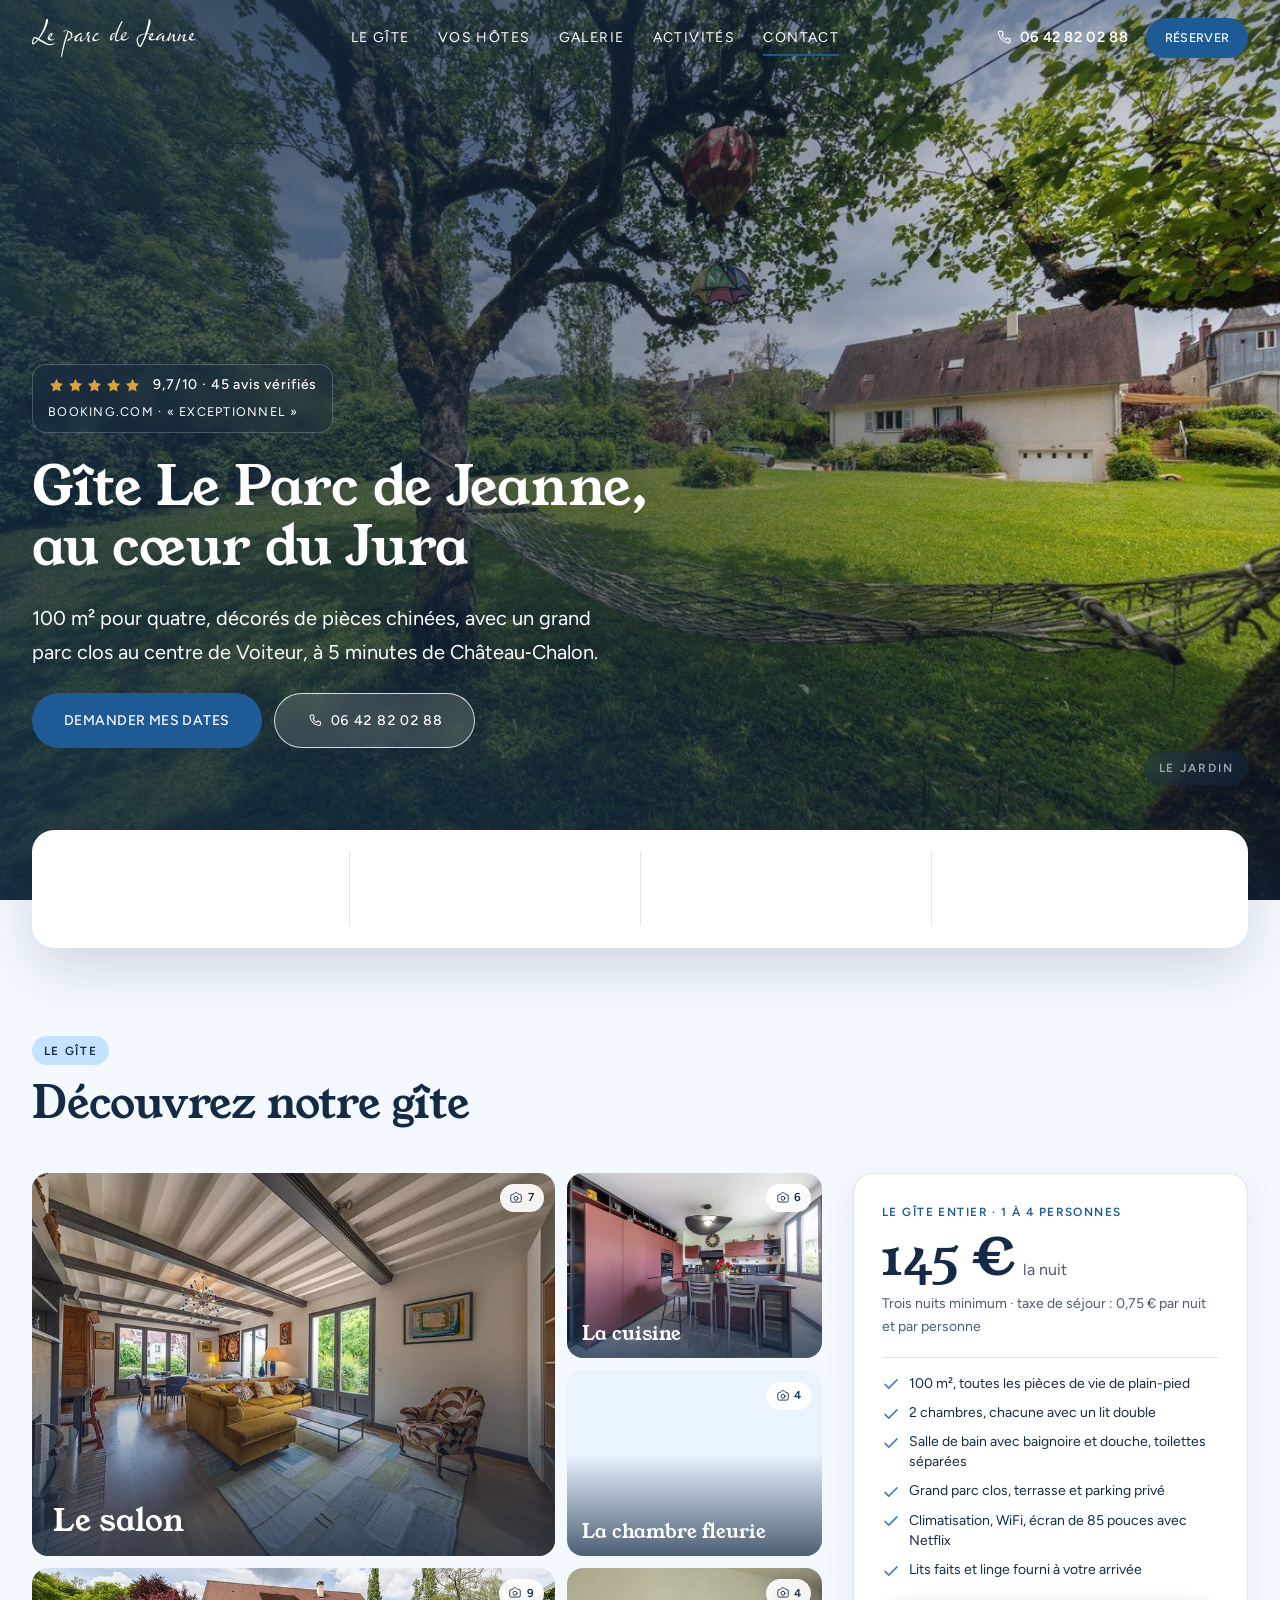
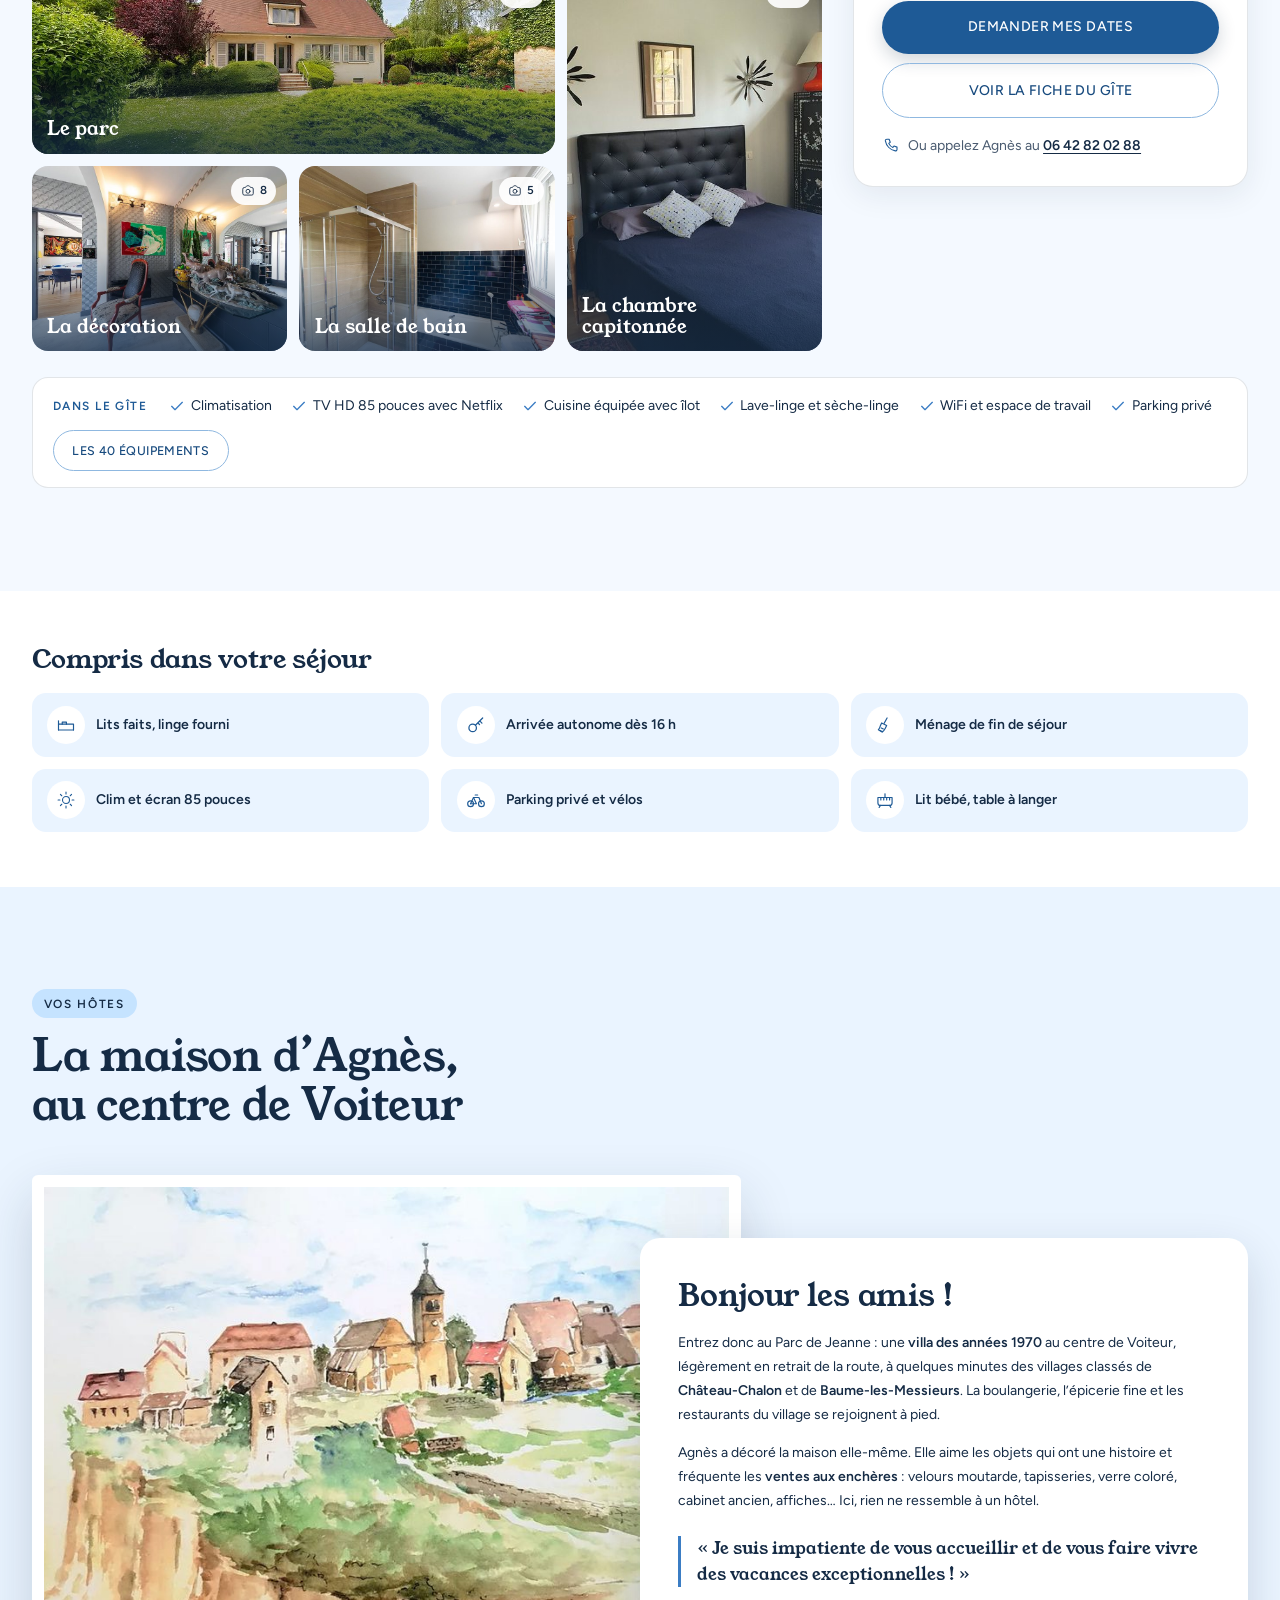
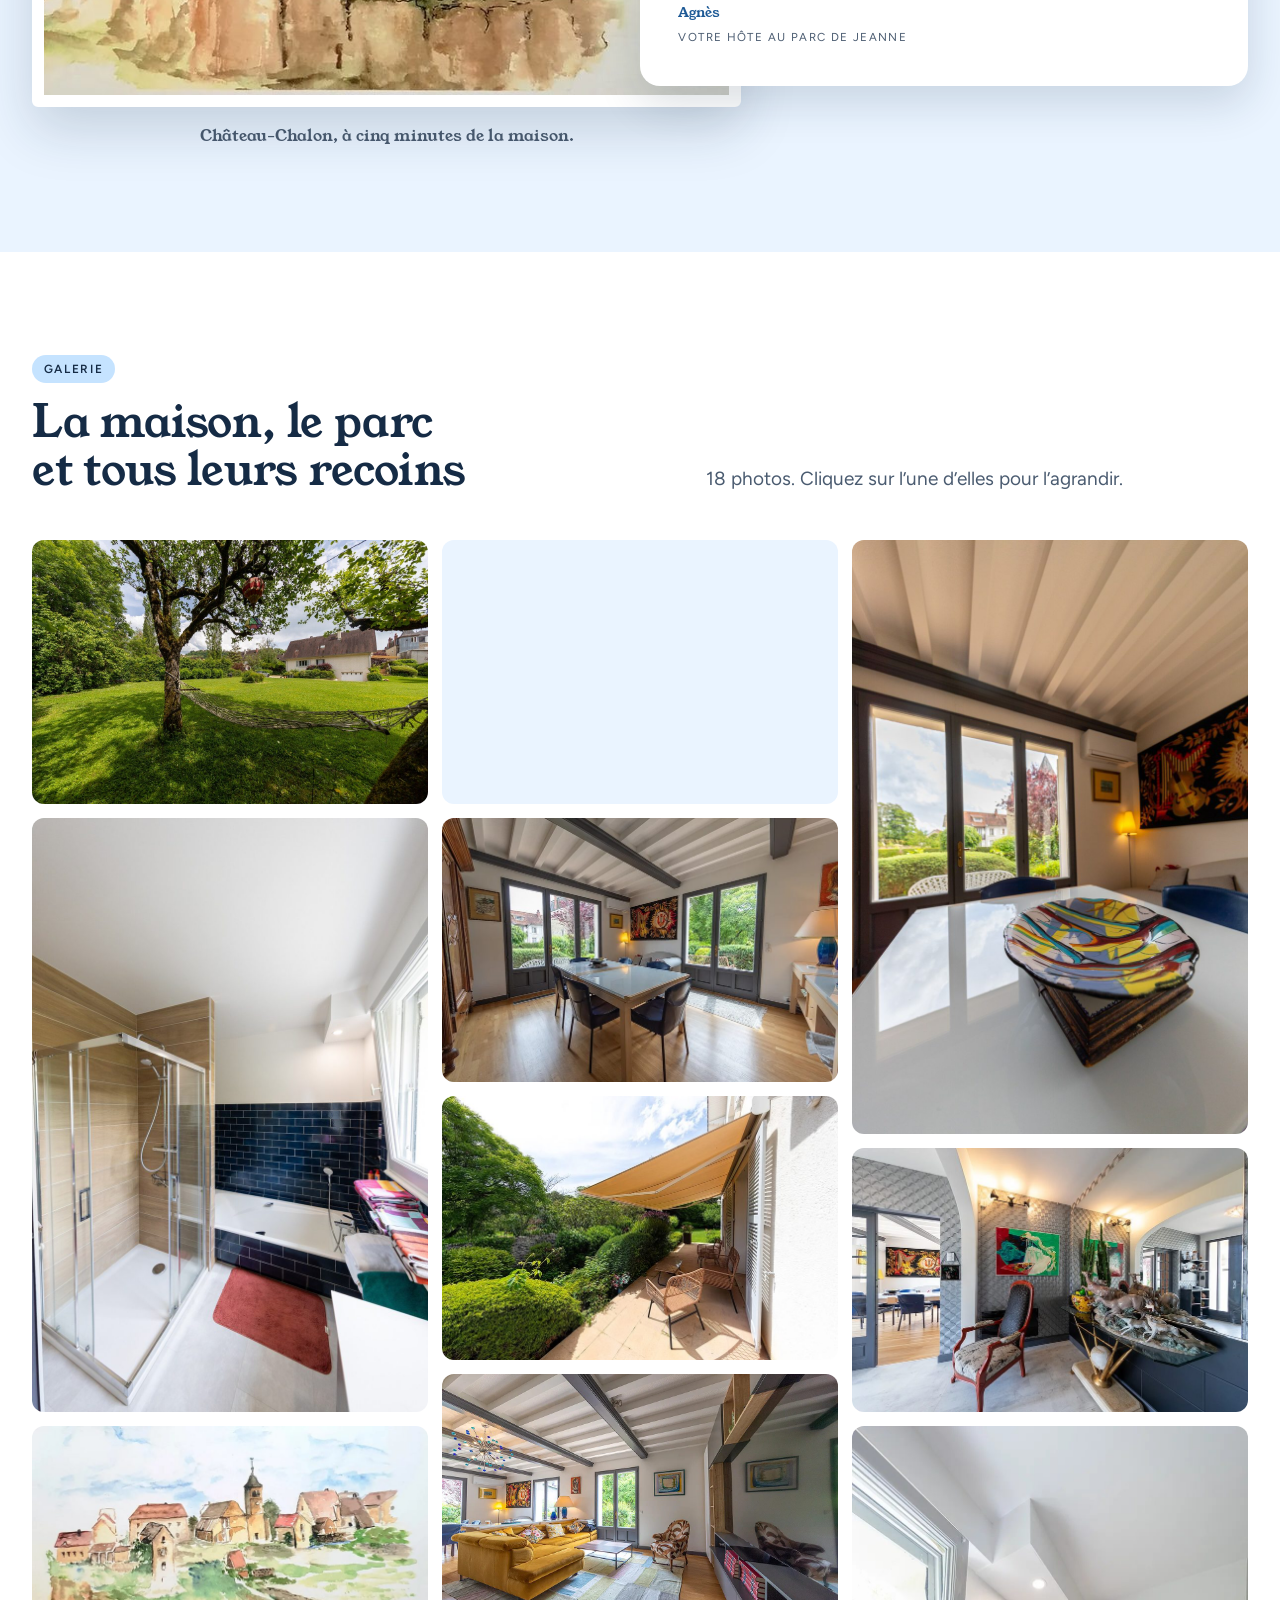
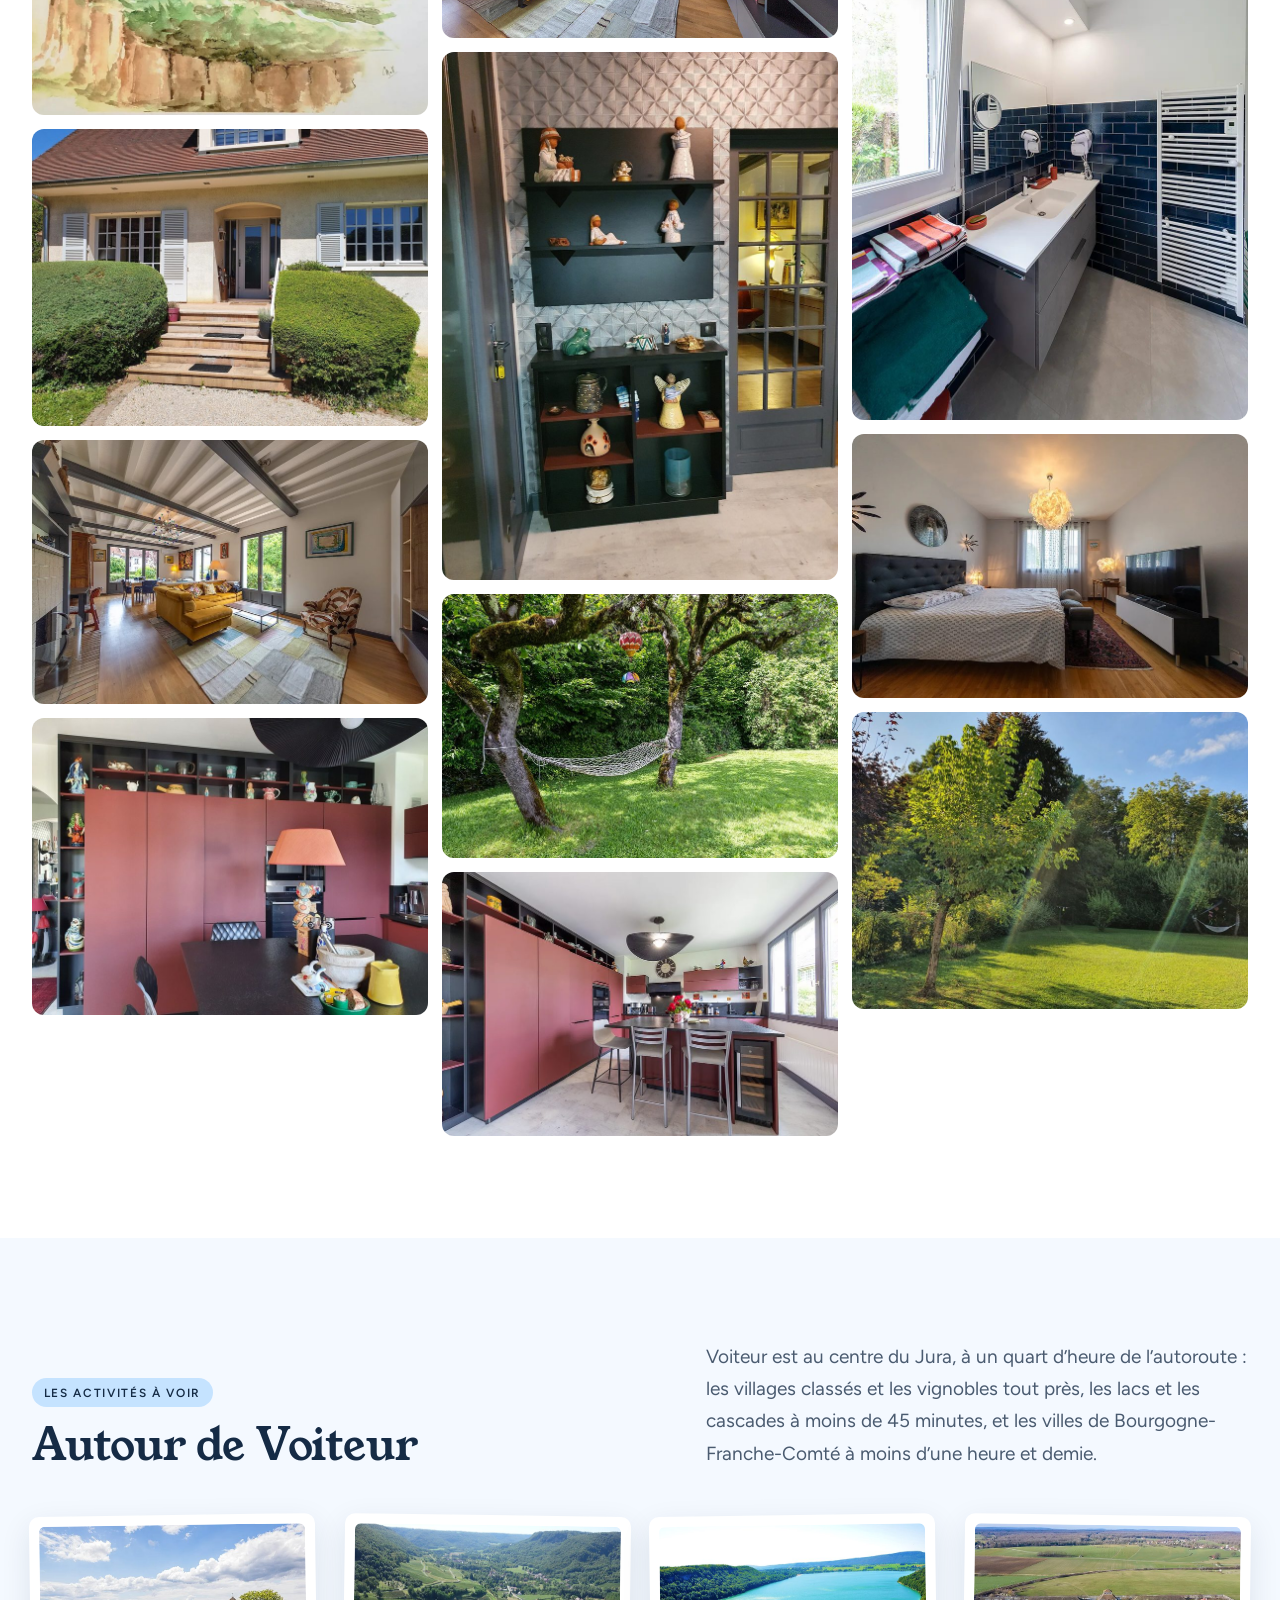
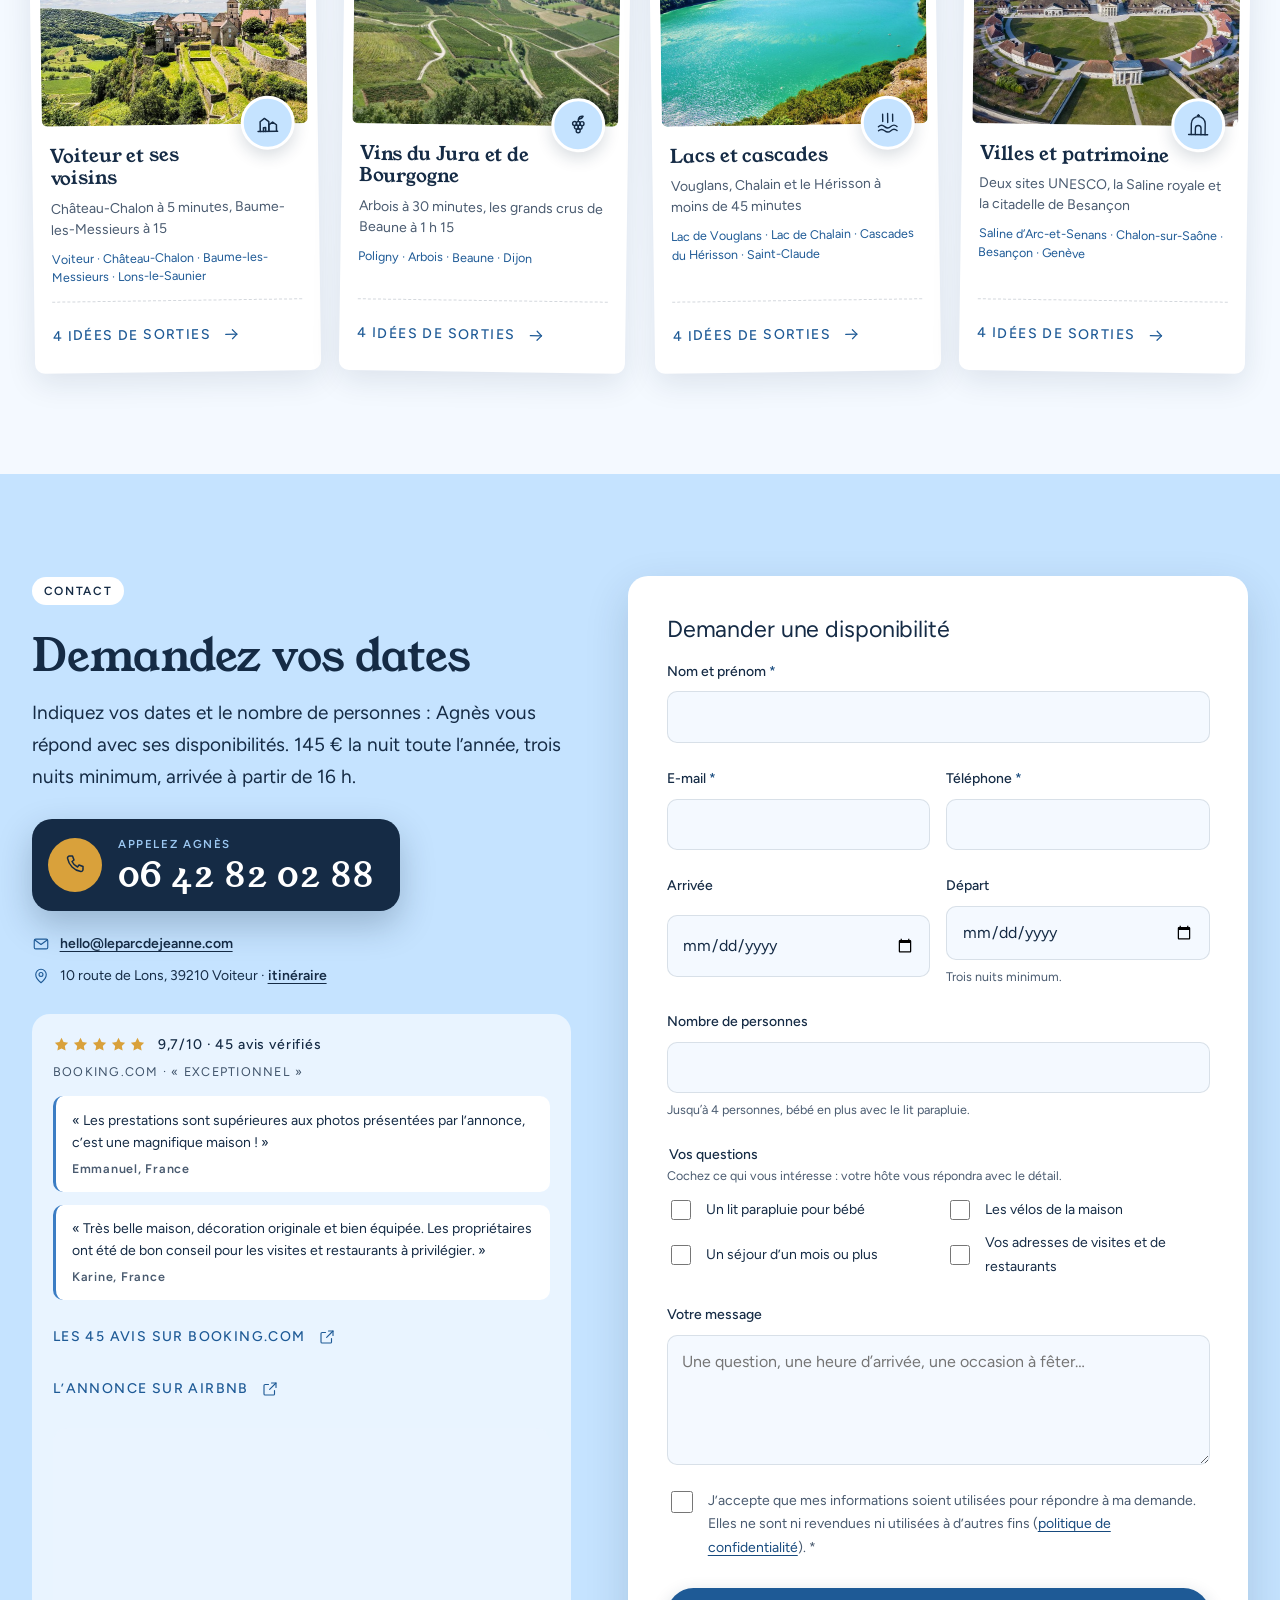
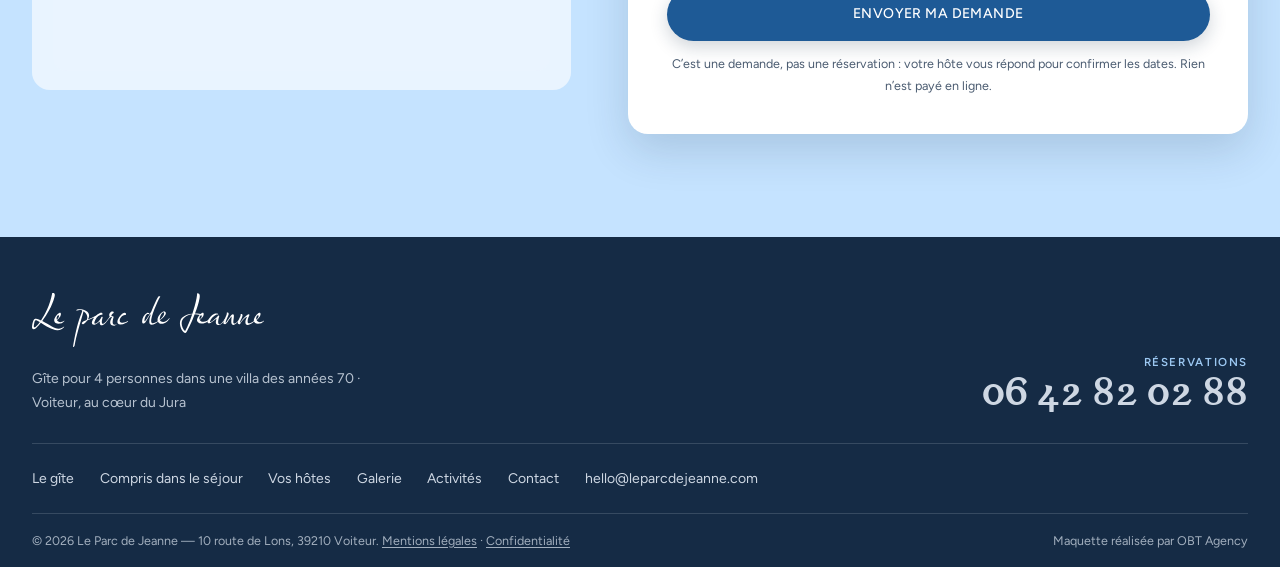
==== commit 24d58b82: "Chambre fleurie : photo au couvre-lit bleu retirée, vue au couvre-lit rose dans le hero" ====
--- a/index.html
+++ b/index.html
@@ -150,7 +150,7 @@
 <main id="contenu">
 
 <section class="hero hero--pdj" id="top">
-  <div class="hero__fond"><div class="diaporama" data-diaporama data-duree="3000"><img class="image-fond" src="assets/img/parc-arbre-villa-1200.jpg" srcset="assets/img/parc-arbre-villa-800.jpg 800w, assets/img/parc-arbre-villa-1200.jpg 1200w" sizes="100vw" width="1200" height="800" data-actif="1" fetchpriority="high" decoding="async" alt=""><span class="hero__legende" aria-hidden="true">Le jardin</span><img class="image-fond" src="assets/img/salon-1200.jpg" srcset="assets/img/salon-800.jpg 800w, assets/img/salon-1200.jpg 1200w" sizes="100vw" width="1200" height="800" fetchpriority="low" decoding="async" alt=""><span class="hero__legende" aria-hidden="true">Le salon</span><img class="image-fond" src="assets/img/ch-fleurs-vichy-1200.jpg" srcset="assets/img/ch-fleurs-vichy-800.jpg 800w, assets/img/ch-fleurs-vichy-1200.jpg 1200w" sizes="100vw" width="1200" height="800" fetchpriority="low" decoding="async" alt=""><span class="hero__legende" aria-hidden="true">La chambre fleurie</span></div></div>
+  <div class="hero__fond"><div class="diaporama" data-diaporama data-duree="3000"><img class="image-fond" src="assets/img/parc-arbre-villa-1200.jpg" srcset="assets/img/parc-arbre-villa-800.jpg 800w, assets/img/parc-arbre-villa-1200.jpg 1200w" sizes="100vw" width="1200" height="800" data-actif="1" fetchpriority="high" decoding="async" alt=""><span class="hero__legende" aria-hidden="true">Le jardin</span><img class="image-fond" src="assets/img/salon-1200.jpg" srcset="assets/img/salon-800.jpg 800w, assets/img/salon-1200.jpg 1200w" sizes="100vw" width="1200" height="800" fetchpriority="low" decoding="async" alt=""><span class="hero__legende" aria-hidden="true">Le salon</span><img class="image-fond" src="assets/img/ch-fleurs-1200.jpg" srcset="assets/img/ch-fleurs-800.jpg 800w, assets/img/ch-fleurs-1200.jpg 1200w" sizes="100vw" width="1200" height="800" fetchpriority="low" decoding="async" alt=""><span class="hero__legende" aria-hidden="true">La chambre fleurie</span></div></div>
   <div class="hero__voile"></div>
   <div class="contenant hero__contenu">
     <div class="avis-badge avis-badge--clair" data-source="Booking.com" data-note="9,7" data-volume="45"><p class="avis-badge__ligne"><span class="avis-badge__etoiles" aria-hidden="true"><svg viewBox="0 0 24 24" fill="currentColor" aria-hidden="true"><path d="M12 2.6l2.9 5.9 6.5.95-4.7 4.6 1.1 6.5L12 17.5l-5.8 3.05 1.1-6.5-4.7-4.6 6.5-.95z"/></svg><svg viewBox="0 0 24 24" fill="currentColor" aria-hidden="true"><path d="M12 2.6l2.9 5.9 6.5.95-4.7 4.6 1.1 6.5L12 17.5l-5.8 3.05 1.1-6.5-4.7-4.6 6.5-.95z"/></svg><svg viewBox="0 0 24 24" fill="currentColor" aria-hidden="true"><path d="M12 2.6l2.9 5.9 6.5.95-4.7 4.6 1.1 6.5L12 17.5l-5.8 3.05 1.1-6.5-4.7-4.6 6.5-.95z"/></svg><svg viewBox="0 0 24 24" fill="currentColor" aria-hidden="true"><path d="M12 2.6l2.9 5.9 6.5.95-4.7 4.6 1.1 6.5L12 17.5l-5.8 3.05 1.1-6.5-4.7-4.6 6.5-.95z"/></svg><svg viewBox="0 0 24 24" fill="currentColor" aria-hidden="true"><path d="M12 2.6l2.9 5.9 6.5.95-4.7 4.6 1.1 6.5L12 17.5l-5.8 3.05 1.1-6.5-4.7-4.6 6.5-.95z"/></svg></span><span class="avis-badge__note">9,7/10 · 45 avis vérifiés</span></p><p class="avis-badge__source">Booking.com · « Exceptionnel »</p></div>
@@ -216,7 +216,7 @@
       <div class="mosaique">
         <button type="button" class="tuile tuile--grande apparait" data-rang="0" data-modale-cible="modale-salon" aria-label="Le salon : voir les 7 photos et le détail"><img class="tuile__photo" src="assets/img/salon-large-1200.jpg" srcset="assets/img/salon-large-800.jpg 800w, assets/img/salon-large-1200.jpg 1200w" sizes="(max-width: 767px) 92vw, 40vw" width="1200" height="800" loading="lazy" decoding="async" alt="Le salon et, au fond, la salle à manger ouverte sur le jardin"><span class="tuile__voile" aria-hidden="true"></span><span class="tuile__nom">Le salon</span><span class="tuile__compte" aria-hidden="true"><svg viewBox="0 0 24 24" fill="none" stroke="currentColor" stroke-width="1.5" stroke-linecap="round" stroke-linejoin="round"><path d="M3 8.5A2.5 2.5 0 0 1 5.5 6h1.3a2 2 0 0 0 1.7-.95l.6-1.1A2 2 0 0 1 10.8 3h2.4a2 2 0 0 1 1.7 1l.6 1.05A2 2 0 0 0 17.2 6h1.3A2.5 2.5 0 0 1 21 8.5v8A2.5 2.5 0 0 1 18.5 19h-13A2.5 2.5 0 0 1 3 16.5z"/><circle cx="12" cy="12.5" r="3.4"/></svg>7</span></button>
 <button type="button" class="tuile  apparait" data-rang="1" data-modale-cible="modale-cuisine" aria-label="La cuisine : voir les 6 photos et le détail"><img class="tuile__photo" src="assets/img/cuisine-1200.jpg" srcset="assets/img/cuisine-800.jpg 800w, assets/img/cuisine-1200.jpg 1200w" sizes="(max-width: 767px) 46vw, 20vw" width="1200" height="800" loading="lazy" decoding="async" alt="La cuisine et son îlot central"><span class="tuile__voile" aria-hidden="true"></span><span class="tuile__nom">La cuisine</span><span class="tuile__compte" aria-hidden="true"><svg viewBox="0 0 24 24" fill="none" stroke="currentColor" stroke-width="1.5" stroke-linecap="round" stroke-linejoin="round"><path d="M3 8.5A2.5 2.5 0 0 1 5.5 6h1.3a2 2 0 0 0 1.7-.95l.6-1.1A2 2 0 0 1 10.8 3h2.4a2 2 0 0 1 1.7 1l.6 1.05A2 2 0 0 0 17.2 6h1.3A2.5 2.5 0 0 1 21 8.5v8A2.5 2.5 0 0 1 18.5 19h-13A2.5 2.5 0 0 1 3 16.5z"/><circle cx="12" cy="12.5" r="3.4"/></svg>6</span></button>
-<button type="button" class="tuile  apparait" data-rang="2" data-modale-cible="modale-chambre-fleurie" aria-label="La chambre fleurie : voir les 5 photos et le détail"><img class="tuile__photo" src="assets/img/ch-fleurs-1200.jpg" srcset="assets/img/ch-fleurs-800.jpg 800w, assets/img/ch-fleurs-1200.jpg 1200w" sizes="(max-width: 767px) 46vw, 20vw" width="1200" height="800" loading="lazy" decoding="async" alt="La chambre au grand papier peint fleuri"><span class="tuile__voile" aria-hidden="true"></span><span class="tuile__nom">La chambre fleurie</span><span class="tuile__compte" aria-hidden="true"><svg viewBox="0 0 24 24" fill="none" stroke="currentColor" stroke-width="1.5" stroke-linecap="round" stroke-linejoin="round"><path d="M3 8.5A2.5 2.5 0 0 1 5.5 6h1.3a2 2 0 0 0 1.7-.95l.6-1.1A2 2 0 0 1 10.8 3h2.4a2 2 0 0 1 1.7 1l.6 1.05A2 2 0 0 0 17.2 6h1.3A2.5 2.5 0 0 1 21 8.5v8A2.5 2.5 0 0 1 18.5 19h-13A2.5 2.5 0 0 1 3 16.5z"/><circle cx="12" cy="12.5" r="3.4"/></svg>5</span></button>
+<button type="button" class="tuile  apparait" data-rang="2" data-modale-cible="modale-chambre-fleurie" aria-label="La chambre fleurie : voir les 4 photos et le détail"><img class="tuile__photo" src="assets/img/ch-fleurs-1200.jpg" srcset="assets/img/ch-fleurs-800.jpg 800w, assets/img/ch-fleurs-1200.jpg 1200w" sizes="(max-width: 767px) 46vw, 20vw" width="1200" height="800" loading="lazy" decoding="async" alt="La chambre au grand papier peint fleuri"><span class="tuile__voile" aria-hidden="true"></span><span class="tuile__nom">La chambre fleurie</span><span class="tuile__compte" aria-hidden="true"><svg viewBox="0 0 24 24" fill="none" stroke="currentColor" stroke-width="1.5" stroke-linecap="round" stroke-linejoin="round"><path d="M3 8.5A2.5 2.5 0 0 1 5.5 6h1.3a2 2 0 0 0 1.7-.95l.6-1.1A2 2 0 0 1 10.8 3h2.4a2 2 0 0 1 1.7 1l.6 1.05A2 2 0 0 0 17.2 6h1.3A2.5 2.5 0 0 1 21 8.5v8A2.5 2.5 0 0 1 18.5 19h-13A2.5 2.5 0 0 1 3 16.5z"/><circle cx="12" cy="12.5" r="3.4"/></svg>4</span></button>
 <button type="button" class="tuile tuile--large apparait" data-rang="0" data-modale-cible="modale-parc" aria-label="Le parc : voir les 9 photos et le détail"><img class="tuile__photo" src="assets/img/villa-1200.jpg" srcset="assets/img/villa-800.jpg 800w, assets/img/villa-1200.jpg 1200w" sizes="(max-width: 767px) 92vw, 40vw" width="1200" height="800" loading="lazy" decoding="async" alt="La villa des années 70 au milieu de son parc"><span class="tuile__voile" aria-hidden="true"></span><span class="tuile__nom">Le parc</span><span class="tuile__compte" aria-hidden="true"><svg viewBox="0 0 24 24" fill="none" stroke="currentColor" stroke-width="1.5" stroke-linecap="round" stroke-linejoin="round"><path d="M3 8.5A2.5 2.5 0 0 1 5.5 6h1.3a2 2 0 0 0 1.7-.95l.6-1.1A2 2 0 0 1 10.8 3h2.4a2 2 0 0 1 1.7 1l.6 1.05A2 2 0 0 0 17.2 6h1.3A2.5 2.5 0 0 1 21 8.5v8A2.5 2.5 0 0 1 18.5 19h-13A2.5 2.5 0 0 1 3 16.5z"/><circle cx="12" cy="12.5" r="3.4"/></svg>9</span></button>
 <button type="button" class="tuile tuile--haute apparait" data-rang="1" data-modale-cible="modale-chambre-capitonnee" aria-label="La chambre capitonnée : voir les 4 photos et le détail"><img class="tuile__photo" src="assets/img/ch-capiton-meuble-1200.jpg" srcset="assets/img/ch-capiton-meuble-800.jpg 800w, assets/img/ch-capiton-meuble-1200.jpg 1200w" sizes="(max-width: 767px) 92vw, 40vw" width="1200" height="900" loading="lazy" decoding="async" alt="La chambre capitonnée et son cabinet laqué noir"><span class="tuile__voile" aria-hidden="true"></span><span class="tuile__nom">La chambre capitonnée</span><span class="tuile__compte" aria-hidden="true"><svg viewBox="0 0 24 24" fill="none" stroke="currentColor" stroke-width="1.5" stroke-linecap="round" stroke-linejoin="round"><path d="M3 8.5A2.5 2.5 0 0 1 5.5 6h1.3a2 2 0 0 0 1.7-.95l.6-1.1A2 2 0 0 1 10.8 3h2.4a2 2 0 0 1 1.7 1l.6 1.05A2 2 0 0 0 17.2 6h1.3A2.5 2.5 0 0 1 21 8.5v8A2.5 2.5 0 0 1 18.5 19h-13A2.5 2.5 0 0 1 3 16.5z"/><circle cx="12" cy="12.5" r="3.4"/></svg>4</span></button>
 <button type="button" class="tuile  apparait" data-rang="2" data-modale-cible="modale-decoration" aria-label="La décoration : voir les 8 photos et le détail"><img class="tuile__photo" src="assets/img/entree-1200.jpg" srcset="assets/img/entree-800.jpg 800w, assets/img/entree-1200.jpg 1200w" sizes="(max-width: 767px) 46vw, 20vw" width="1200" height="800" loading="lazy" decoding="async" alt="Le hall d’entrée, ses tableaux et sa sculpture"><span class="tuile__voile" aria-hidden="true"></span><span class="tuile__nom">La décoration</span><span class="tuile__compte" aria-hidden="true"><svg viewBox="0 0 24 24" fill="none" stroke="currentColor" stroke-width="1.5" stroke-linecap="round" stroke-linejoin="round"><path d="M3 8.5A2.5 2.5 0 0 1 5.5 6h1.3a2 2 0 0 0 1.7-.95l.6-1.1A2 2 0 0 1 10.8 3h2.4a2 2 0 0 1 1.7 1l.6 1.05A2 2 0 0 0 17.2 6h1.3A2.5 2.5 0 0 1 21 8.5v8A2.5 2.5 0 0 1 18.5 19h-13A2.5 2.5 0 0 1 3 16.5z"/><circle cx="12" cy="12.5" r="3.4"/></svg>8</span></button>
@@ -295,7 +295,7 @@
 <button type="button" class="galerie__item" data-cat="parc-de-jeanne" data-modale-cible="modale-galerie" data-vue="3" aria-label="Agrandir : Le perron et la porte d’entrée de la villa, entre deux haies taillées"><figure class="placeholder-img placeholder-img--photo placeholder-img--vignette" style="--ratio: 1200/900" data-img-slot="galerie-04"><img src="assets/img/perron-1200.jpg" srcset="assets/img/perron-800.jpg 800w, assets/img/perron-1200.jpg 1200w" sizes="(max-width: 700px) 46vw, 31vw" width="1200" height="900" loading="lazy" decoding="async" alt="Le perron et la porte d’entrée de la villa, entre deux haies taillées"></figure></button>
 <button type="button" class="galerie__item" data-cat="parc-de-jeanne" data-modale-cible="modale-galerie" data-vue="4" aria-label="Agrandir : Le salon et, au fond, la salle à manger ouverte sur le jardin"><figure class="placeholder-img placeholder-img--photo placeholder-img--vignette" style="--ratio: 1200/800" data-img-slot="galerie-05"><img src="assets/img/salon-large-1200.jpg" srcset="assets/img/salon-large-800.jpg 800w, assets/img/salon-large-1200.jpg 1200w" sizes="(max-width: 700px) 46vw, 31vw" width="1200" height="800" loading="lazy" decoding="async" alt="Le salon et, au fond, la salle à manger ouverte sur le jardin"></figure></button>
 <button type="button" class="galerie__item" data-cat="parc-de-jeanne" data-modale-cible="modale-galerie" data-vue="5" aria-label="Agrandir : La cuisine rouge et sa collection d’objets colorés"><figure class="placeholder-img placeholder-img--photo placeholder-img--vignette" style="--ratio: 1200/900" data-img-slot="galerie-06"><img src="assets/img/cuisine-objets-1200.jpg" srcset="assets/img/cuisine-objets-800.jpg 800w, assets/img/cuisine-objets-1200.jpg 1200w" sizes="(max-width: 700px) 46vw, 31vw" width="1200" height="900" loading="lazy" decoding="async" alt="La cuisine rouge et sa collection d’objets colorés"></figure></button>
-<button type="button" class="galerie__item" data-cat="parc-de-jeanne" data-modale-cible="modale-galerie" data-vue="6" aria-label="Agrandir : La chambre fleurie et son couvre-lit à carreaux bleus"><figure class="placeholder-img placeholder-img--photo placeholder-img--vignette" style="--ratio: 1200/800" data-img-slot="galerie-07"><img src="assets/img/ch-fleurs-vichy-1200.jpg" srcset="assets/img/ch-fleurs-vichy-800.jpg 800w, assets/img/ch-fleurs-vichy-1200.jpg 1200w" sizes="(max-width: 700px) 46vw, 31vw" width="1200" height="800" loading="lazy" decoding="async" alt="La chambre fleurie et son couvre-lit à carreaux bleus"></figure></button>
+<button type="button" class="galerie__item" data-cat="parc-de-jeanne" data-modale-cible="modale-galerie" data-vue="6" aria-label="Agrandir : La chambre au grand papier peint fleuri"><figure class="placeholder-img placeholder-img--photo placeholder-img--vignette" style="--ratio: 1200/800" data-img-slot="galerie-07"><img src="assets/img/ch-fleurs-1200.jpg" srcset="assets/img/ch-fleurs-800.jpg 800w, assets/img/ch-fleurs-1200.jpg 1200w" sizes="(max-width: 700px) 46vw, 31vw" width="1200" height="800" loading="lazy" decoding="async" alt="La chambre au grand papier peint fleuri"></figure></button>
 <button type="button" class="galerie__item" data-cat="parc-de-jeanne" data-modale-cible="modale-galerie" data-vue="7" aria-label="Agrandir : La grande table de la salle à manger, ouverte sur le jardin"><figure class="placeholder-img placeholder-img--photo placeholder-img--vignette" style="--ratio: 1200/800" data-img-slot="galerie-08"><img src="assets/img/sam-1200.jpg" srcset="assets/img/sam-800.jpg 800w, assets/img/sam-1200.jpg 1200w" sizes="(max-width: 700px) 46vw, 31vw" width="1200" height="800" loading="lazy" decoding="async" alt="La grande table de la salle à manger, ouverte sur le jardin"></figure></button>
 <button type="button" class="galerie__item" data-cat="parc-de-jeanne" data-modale-cible="modale-galerie" data-vue="8" aria-label="Agrandir : La terrasse sous son store, au bord du parc"><figure class="placeholder-img placeholder-img--photo placeholder-img--vignette" style="--ratio: 1200/800" data-img-slot="galerie-09"><img src="assets/img/terrasse-1200.jpg" srcset="assets/img/terrasse-800.jpg 800w, assets/img/terrasse-1200.jpg 1200w" sizes="(max-width: 700px) 46vw, 31vw" width="1200" height="800" loading="lazy" decoding="async" alt="La terrasse sous son store, au bord du parc"></figure></button>
 <button type="button" class="galerie__item" data-cat="parc-de-jeanne" data-modale-cible="modale-galerie" data-vue="9" aria-label="Agrandir : Le salon sous les poutres : canapé de velours moutarde et tapis colorés"><figure class="placeholder-img placeholder-img--photo placeholder-img--vignette" style="--ratio: 1200/800" data-img-slot="galerie-10"><img src="assets/img/salon-1200.jpg" srcset="assets/img/salon-800.jpg 800w, assets/img/salon-1200.jpg 1200w" sizes="(max-width: 700px) 46vw, 31vw" width="1200" height="800" loading="lazy" decoding="async" alt="Le salon sous les poutres : canapé de velours moutarde et tapis colorés"></figure></button>
@@ -523,10 +523,10 @@
 <div class="modale modale--large" id="modale-parc" role="dialog" aria-modal="true" aria-labelledby="modale-parc-titre"><div class="modale__voile" data-modale-fermer></div><div class="modale__boite"><button type="button" class="modale__fermer" data-modale-fermer aria-label="Fermer"><svg viewBox="0 0 24 24" fill="none" stroke="currentColor" stroke-width="1.7" stroke-linecap="round" aria-hidden="true"><path d="M6 6l12 12M18 6L6 18"/></svg></button><div class="modale__corps"><div class="modale__flux"><div class="modale__media modale__media--gauche modale__media--moitie"><div class="carrousel carrousel--fiche" data-carrousel role="group" aria-roledescription="carrousel" aria-label="Galerie photo" tabindex="0"><div class="carrousel__cadre"><div class="carrousel__piste"><div class="carrousel__vue"><figure class="placeholder-img placeholder-img--photo" style="--ratio: 4/3" data-img-slot="parc-01"><img src="assets/img/villa-1200.jpg" srcset="assets/img/villa-800.jpg 800w, assets/img/villa-1200.jpg 1200w" sizes="(max-width: 820px) 90vw, 45vw" width="1200" height="800" loading="lazy" decoding="async" alt="La villa des années 70 au milieu de son parc"></figure></div><div class="carrousel__vue"><figure class="placeholder-img placeholder-img--photo" style="--ratio: 4/3" data-img-slot="parc-02"><img src="assets/img/parc-arbre-villa-1200.jpg" srcset="assets/img/parc-arbre-villa-800.jpg 800w, assets/img/parc-arbre-villa-1200.jpg 1200w" sizes="(max-width: 820px) 90vw, 45vw" width="1200" height="800" loading="lazy" decoding="async" alt="Le vieil arbre du hamac et, au fond du parc, la villa"></figure></div><div class="carrousel__vue"><figure class="placeholder-img placeholder-img--photo" style="--ratio: 4/3" data-img-slot="parc-03"><img src="assets/img/hamac-1200.jpg" srcset="assets/img/hamac-800.jpg 800w, assets/img/hamac-1200.jpg 1200w" sizes="(max-width: 820px) 90vw, 45vw" width="1200" height="800" loading="lazy" decoding="async" alt="Le hamac tendu entre deux vieux arbres du parc"></figure></div><div class="carrousel__vue"><figure class="placeholder-img placeholder-img--photo" style="--ratio: 4/3" data-img-slot="parc-04"><img src="assets/img/terrasse-1200.jpg" srcset="assets/img/terrasse-800.jpg 800w, assets/img/terrasse-1200.jpg 1200w" sizes="(max-width: 820px) 90vw, 45vw" width="1200" height="800" loading="lazy" decoding="async" alt="La terrasse sous son store, au bord du parc"></figure></div><div class="carrousel__vue"><figure class="placeholder-img placeholder-img--photo" style="--ratio: 4/3" data-img-slot="parc-05"><img src="assets/img/parc-soleil-1200.jpg" srcset="assets/img/parc-soleil-800.jpg 800w, assets/img/parc-soleil-1200.jpg 1200w" sizes="(max-width: 820px) 90vw, 45vw" width="1200" height="900" loading="lazy" decoding="async" alt="Le parc au soleil du matin, ses grands arbres et sa pelouse"></figure></div><div class="carrousel__vue"><figure class="placeholder-img placeholder-img--photo" style="--ratio: 4/3" data-img-slot="parc-06"><img src="assets/img/perron-1200.jpg" srcset="assets/img/perron-800.jpg 800w, assets/img/perron-1200.jpg 1200w" sizes="(max-width: 820px) 90vw, 45vw" width="1200" height="900" loading="lazy" decoding="async" alt="Le perron et la porte d’entrée de la villa, entre deux haies taillées"></figure></div><div class="carrousel__vue"><figure class="placeholder-img placeholder-img--photo" style="--ratio: 4/3" data-img-slot="parc-07"><img src="assets/img/cour-1200.jpg" srcset="assets/img/cour-800.jpg 800w, assets/img/cour-1200.jpg 1200w" sizes="(max-width: 820px) 90vw, 45vw" width="1200" height="900" loading="lazy" decoding="async" alt="Les haies taillées de l’entrée et les maisons de pierre du village"></figure></div><div class="carrousel__vue"><figure class="placeholder-img placeholder-img--photo" style="--ratio: 4/3" data-img-slot="parc-08"><img src="assets/img/allee-mur-1200.jpg" srcset="assets/img/allee-mur-800.jpg 800w, assets/img/allee-mur-1200.jpg 1200w" sizes="(max-width: 820px) 90vw, 45vw" width="1200" height="800" loading="lazy" decoding="async" alt="L’allée, le vieux mur de pierre couvert de lierre et la villa"></figure></div><div class="carrousel__vue"><figure class="placeholder-img placeholder-img--photo" style="--ratio: 4/3" data-img-slot="parc-09"><img src="assets/img/villa-allee-1200.jpg" srcset="assets/img/villa-allee-800.jpg 800w, assets/img/villa-allee-1200.jpg 1200w" sizes="(max-width: 820px) 90vw, 45vw" width="1200" height="800" loading="lazy" decoding="async" alt="L’allée de gravier, le parking privé et la villa, en retrait de la route"></figure></div></div><button type="button" class="carrousel__nav carrousel__nav--prec" data-carrousel-prec aria-label="Image précédente"><svg viewBox="0 0 24 24" fill="none" stroke="currentColor" stroke-width="1.7" stroke-linecap="round" stroke-linejoin="round" aria-hidden="true"><path d="M15 5l-7 7 7 7"/></svg></button><button type="button" class="carrousel__nav carrousel__nav--suiv" data-carrousel-suiv aria-label="Image suivante"><svg viewBox="0 0 24 24" fill="none" stroke="currentColor" stroke-width="1.7" stroke-linecap="round" stroke-linejoin="round" aria-hidden="true"><path d="M9 5l7 7-7 7"/></svg></button></div><div class="carrousel__barre"><div class="carrousel__pastilles"></div><p class="carrousel__compteur" aria-live="polite" aria-atomic="true"></p></div><div class="vignettes"><button type="button" class="vignettes__item" data-carrousel-vignette aria-label="Voir l’image 1"><figure class="placeholder-img placeholder-img--photo placeholder-img--vignette" style="--ratio: 4/3" data-img-slot="parc-01"><img src="assets/img/villa-1200.jpg" srcset="assets/img/villa-800.jpg 800w, assets/img/villa-1200.jpg 1200w" sizes="90px" width="1200" height="800" loading="lazy" decoding="async" alt="La villa des années 70 au milieu de son parc"></figure></button><button type="button" class="vignettes__item" data-carrousel-vignette aria-label="Voir l’image 2"><figure class="placeholder-img placeholder-img--photo placeholder-img--vignette" style="--ratio: 4/3" data-img-slot="parc-02"><img src="assets/img/parc-arbre-villa-1200.jpg" srcset="assets/img/parc-arbre-villa-800.jpg 800w, assets/img/parc-arbre-villa-1200.jpg 1200w" sizes="90px" width="1200" height="800" loading="lazy" decoding="async" alt="Le vieil arbre du hamac et, au fond du parc, la villa"></figure></button><button type="button" class="vignettes__item" data-carrousel-vignette aria-label="Voir l’image 3"><figure class="placeholder-img placeholder-img--photo placeholder-img--vignette" style="--ratio: 4/3" data-img-slot="parc-03"><img src="assets/img/hamac-1200.jpg" srcset="assets/img/hamac-800.jpg 800w, assets/img/hamac-1200.jpg 1200w" sizes="90px" width="1200" height="800" loading="lazy" decoding="async" alt="Le hamac tendu entre deux vieux arbres du parc"></figure></button><button type="button" class="vignettes__item" data-carrousel-vignette aria-label="Voir l’image 4"><figure class="placeholder-img placeholder-img--photo placeholder-img--vignette" style="--ratio: 4/3" data-img-slot="parc-04"><img src="assets/img/terrasse-1200.jpg" srcset="assets/img/terrasse-800.jpg 800w, assets/img/terrasse-1200.jpg 1200w" sizes="90px" width="1200" height="800" loading="lazy" decoding="async" alt="La terrasse sous son store, au bord du parc"></figure></button><button type="button" class="vignettes__item" data-carrousel-vignette aria-label="Voir l’image 5"><figure class="placeholder-img placeholder-img--photo placeholder-img--vignette" style="--ratio: 4/3" data-img-slot="parc-05"><img src="assets/img/parc-soleil-1200.jpg" srcset="assets/img/parc-soleil-800.jpg 800w, assets/img/parc-soleil-1200.jpg 1200w" sizes="90px" width="1200" height="900" loading="lazy" decoding="async" alt="Le parc au soleil du matin, ses grands arbres et sa pelouse"></figure></button><button type="button" class="vignettes__item" data-carrousel-vignette aria-label="Voir l’image 6"><figure class="placeholder-img placeholder-img--photo placeholder-img--vignette" style="--ratio: 4/3" data-img-slot="parc-06"><img src="assets/img/perron-1200.jpg" srcset="assets/img/perron-800.jpg 800w, assets/img/perron-1200.jpg 1200w" sizes="90px" width="1200" height="900" loading="lazy" decoding="async" alt="Le perron et la porte d’entrée de la villa, entre deux haies taillées"></figure></button><button type="button" class="vignettes__item" data-carrousel-vignette aria-label="Voir l’image 7"><figure class="placeholder-img placeholder-img--photo placeholder-img--vignette" style="--ratio: 4/3" data-img-slot="parc-07"><img src="assets/img/cour-1200.jpg" srcset="assets/img/cour-800.jpg 800w, assets/img/cour-1200.jpg 1200w" sizes="90px" width="1200" height="900" loading="lazy" decoding="async" alt="Les haies taillées de l’entrée et les maisons de pierre du village"></figure></button><button type="button" class="vignettes__item" data-carrousel-vignette aria-label="Voir l’image 8"><figure class="placeholder-img placeholder-img--photo placeholder-img--vignette" style="--ratio: 4/3" data-img-slot="parc-08"><img src="assets/img/allee-mur-1200.jpg" srcset="assets/img/allee-mur-800.jpg 800w, assets/img/allee-mur-1200.jpg 1200w" sizes="90px" width="1200" height="800" loading="lazy" decoding="async" alt="L’allée, le vieux mur de pierre couvert de lierre et la villa"></figure></button><button type="button" class="vignettes__item" data-carrousel-vignette aria-label="Voir l’image 9"><figure class="placeholder-img placeholder-img--photo placeholder-img--vignette" style="--ratio: 4/3" data-img-slot="parc-09"><img src="assets/img/villa-allee-1200.jpg" srcset="assets/img/villa-allee-800.jpg 800w, assets/img/villa-allee-1200.jpg 1200w" sizes="90px" width="1200" height="800" loading="lazy" decoding="async" alt="L’allée de gravier, le parking privé et la villa, en retrait de la route"></figure></button></div></div></div><header class="modale__entete"><h2 class="modale__titre" id="modale-parc-titre">Le parc</h2><p class="modale__promesse">Le parc qui a donné son nom à la maison vous est ouvert.</p><p class="modale__meta"><span>Un grand parc clos, un hamac entre deux vieux arbres, une terrasse sous le store.</span></p></header><div class="modale__section"><h3>Ce qui vous attend</h3><ul class="benefices"><li class="benefice"><svg viewBox="0 0 24 24" fill="none" stroke="currentColor" stroke-width="2" stroke-linecap="round" stroke-linejoin="round" aria-hidden="true"><path d="M4 12.5l5 5L20 6.5"/></svg><span><b class="benefice__titre">Clos et au calme</b><span class="benefice__texte">Un grand terrain entièrement clôturé, en retrait de la route.</span></span></li><li class="benefice"><svg viewBox="0 0 24 24" fill="none" stroke="currentColor" stroke-width="2" stroke-linecap="round" stroke-linejoin="round" aria-hidden="true"><path d="M4 12.5l5 5L20 6.5"/></svg><span><b class="benefice__titre">Le hamac et le salon de jardin</b><span class="benefice__texte">Pour la sieste à l’ombre et les repas dehors aux beaux jours.</span></span></li><li class="benefice"><svg viewBox="0 0 24 24" fill="none" stroke="currentColor" stroke-width="2" stroke-linecap="round" stroke-linejoin="round" aria-hidden="true"><path d="M4 12.5l5 5L20 6.5"/></svg><span><b class="benefice__titre">La voiture reste dans l’allée</b><span class="benefice__texte">Un parking privé, juste devant la maison.</span></span></li></ul></div><div class="modale__section modale__section--sous-media"><h3>En quelques mots</h3><div class="modale__texte"><p>Autour de la villa, un parc verdoyant de pelouses, de haies taillées et de grands arbres. La terrasse et son salon de jardin donnent directement dessus, et un hamac attend entre deux vieux arbres, au fond du terrain.</p></div></div></div></div><div class="modale__cta"><div class="modale__cta-boutons"><button type="button" class="btn btn--primaire" data-vers-formulaire>Demander une disponibilité</button></div><p class="modale__cta-note">En direct avec votre hôte, sans frais de plateforme · lits faits et linge fourni</p></div></div></div>
 <div class="modale modale--large" id="modale-decoration" role="dialog" aria-modal="true" aria-labelledby="modale-decoration-titre"><div class="modale__voile" data-modale-fermer></div><div class="modale__boite"><button type="button" class="modale__fermer" data-modale-fermer aria-label="Fermer"><svg viewBox="0 0 24 24" fill="none" stroke="currentColor" stroke-width="1.7" stroke-linecap="round" aria-hidden="true"><path d="M6 6l12 12M18 6L6 18"/></svg></button><div class="modale__corps"><div class="modale__flux"><div class="modale__media modale__media--gauche modale__media--moitie"><div class="carrousel carrousel--fiche" data-carrousel role="group" aria-roledescription="carrousel" aria-label="Galerie photo" tabindex="0"><div class="carrousel__cadre"><div class="carrousel__piste"><div class="carrousel__vue"><figure class="placeholder-img placeholder-img--photo" style="--ratio: 4/3" data-img-slot="decoration-01"><img src="assets/img/entree-1200.jpg" srcset="assets/img/entree-800.jpg 800w, assets/img/entree-1200.jpg 1200w" sizes="(max-width: 820px) 90vw, 45vw" width="1200" height="800" loading="lazy" decoding="async" alt="Le hall d’entrée, ses tableaux et sa sculpture"></figure></div><div class="carrousel__vue"><figure class="placeholder-img placeholder-img--photo" style="--ratio: 4/3" data-img-slot="decoration-02"><img src="assets/img/deco-lampe-1200.jpg" srcset="assets/img/deco-lampe-800.jpg 800w, assets/img/deco-lampe-1200.jpg 1200w" sizes="(max-width: 820px) 90vw, 45vw" width="1200" height="800" loading="lazy" decoding="async" alt="Une lampe au pied bleu et un tableau, dans le salon"></figure></div><div class="carrousel__vue"><figure class="placeholder-img placeholder-img--photo placeholder-img--portrait" style="--ratio: 4/3" data-img-slot="decoration-03"><span class="photo__fond" aria-hidden="true" style="background-image: url(assets/img/entree-cabinet-800.jpg)"></span><img src="assets/img/entree-cabinet-1200.jpg" srcset="assets/img/entree-cabinet-800.jpg 800w, assets/img/entree-cabinet-1200.jpg 1200w" sizes="(max-width: 820px) 90vw, 45vw" width="1200" height="1600" loading="lazy" decoding="async" alt="Un cabinet ancien et un buste chinés, dans l’entrée"></figure></div><div class="carrousel__vue"><figure class="placeholder-img placeholder-img--photo placeholder-img--portrait" style="--ratio: 4/3" data-img-slot="decoration-04"><span class="photo__fond" aria-hidden="true" style="background-image: url(assets/img/deco-figurines-800.jpg)"></span><img src="assets/img/deco-figurines-1200.jpg" srcset="assets/img/deco-figurines-800.jpg 800w, assets/img/deco-figurines-1200.jpg 1200w" sizes="(max-width: 820px) 90vw, 45vw" width="1200" height="1600" loading="lazy" decoding="async" alt="Des figurines chinées sur les étagères, près de la porte vitrée"></figure></div><div class="carrousel__vue"><figure class="placeholder-img placeholder-img--photo" style="--ratio: 4/3" data-img-slot="decoration-05"><img src="assets/img/meridienne-1200.jpg" srcset="assets/img/meridienne-800.jpg 800w, assets/img/meridienne-1200.jpg 1200w" sizes="(max-width: 820px) 90vw, 45vw" width="1200" height="800" loading="lazy" decoding="async" alt="La méridienne et la grande tapisserie colorée du salon"></figure></div><div class="carrousel__vue"><figure class="placeholder-img placeholder-img--photo" style="--ratio: 4/3" data-img-slot="decoration-06"><img src="assets/img/deco-etagere-1200.jpg" srcset="assets/img/deco-etagere-800.jpg 800w, assets/img/deco-etagere-1200.jpg 1200w" sizes="(max-width: 820px) 90vw, 45vw" width="1200" height="800" loading="lazy" decoding="async" alt="Des objets chinés sur une étagère du salon"></figure></div><div class="carrousel__vue"><figure class="placeholder-img placeholder-img--photo" style="--ratio: 4/3" data-img-slot="decoration-07"><img src="assets/img/couloir-affiches-1200.jpg" srcset="assets/img/couloir-affiches-800.jpg 800w, assets/img/couloir-affiches-1200.jpg 1200w" sizes="(max-width: 820px) 90vw, 45vw" width="1200" height="900" loading="lazy" decoding="async" alt="Le couloir et ses affiches anciennes"></figure></div><div class="carrousel__vue"><figure class="placeholder-img placeholder-img--photo" style="--ratio: 4/3" data-img-slot="decoration-08"><img src="assets/img/fauteuil-1200.jpg" srcset="assets/img/fauteuil-800.jpg 800w, assets/img/fauteuil-1200.jpg 1200w" sizes="(max-width: 820px) 90vw, 45vw" width="1200" height="800" loading="lazy" decoding="async" alt="Un fauteuil chiné devant la bibliothèque du salon"></figure></div></div><button type="button" class="carrousel__nav carrousel__nav--prec" data-carrousel-prec aria-label="Image précédente"><svg viewBox="0 0 24 24" fill="none" stroke="currentColor" stroke-width="1.7" stroke-linecap="round" stroke-linejoin="round" aria-hidden="true"><path d="M15 5l-7 7 7 7"/></svg></button><button type="button" class="carrousel__nav carrousel__nav--suiv" data-carrousel-suiv aria-label="Image suivante"><svg viewBox="0 0 24 24" fill="none" stroke="currentColor" stroke-width="1.7" stroke-linecap="round" stroke-linejoin="round" aria-hidden="true"><path d="M9 5l7 7-7 7"/></svg></button></div><div class="carrousel__barre"><div class="carrousel__pastilles"></div><p class="carrousel__compteur" aria-live="polite" aria-atomic="true"></p></div><div class="vignettes"><button type="button" class="vignettes__item" data-carrousel-vignette aria-label="Voir l’image 1"><figure class="placeholder-img placeholder-img--photo placeholder-img--vignette" style="--ratio: 4/3" data-img-slot="decoration-01"><img src="assets/img/entree-1200.jpg" srcset="assets/img/entree-800.jpg 800w, assets/img/entree-1200.jpg 1200w" sizes="90px" width="1200" height="800" loading="lazy" decoding="async" alt="Le hall d’entrée, ses tableaux et sa sculpture"></figure></button><button type="button" class="vignettes__item" data-carrousel-vignette aria-label="Voir l’image 2"><figure class="placeholder-img placeholder-img--photo placeholder-img--vignette" style="--ratio: 4/3" data-img-slot="decoration-02"><img src="assets/img/deco-lampe-1200.jpg" srcset="assets/img/deco-lampe-800.jpg 800w, assets/img/deco-lampe-1200.jpg 1200w" sizes="90px" width="1200" height="800" loading="lazy" decoding="async" alt="Une lampe au pied bleu et un tableau, dans le salon"></figure></button><button type="button" class="vignettes__item" data-carrousel-vignette aria-label="Voir l’image 3"><figure class="placeholder-img placeholder-img--photo placeholder-img--portrait placeholder-img--vignette" style="--ratio: 4/3" data-img-slot="decoration-03"><span class="photo__fond" aria-hidden="true" style="background-image: url(assets/img/entree-cabinet-800.jpg)"></span><img src="assets/img/entree-cabinet-1200.jpg" srcset="assets/img/entree-cabinet-800.jpg 800w, assets/img/entree-cabinet-1200.jpg 1200w" sizes="90px" width="1200" height="1600" loading="lazy" decoding="async" alt="Un cabinet ancien et un buste chinés, dans l’entrée"></figure></button><button type="button" class="vignettes__item" data-carrousel-vignette aria-label="Voir l’image 4"><figure class="placeholder-img placeholder-img--photo placeholder-img--portrait placeholder-img--vignette" style="--ratio: 4/3" data-img-slot="decoration-04"><span class="photo__fond" aria-hidden="true" style="background-image: url(assets/img/deco-figurines-800.jpg)"></span><img src="assets/img/deco-figurines-1200.jpg" srcset="assets/img/deco-figurines-800.jpg 800w, assets/img/deco-figurines-1200.jpg 1200w" sizes="90px" width="1200" height="1600" loading="lazy" decoding="async" alt="Des figurines chinées sur les étagères, près de la porte vitrée"></figure></button><button type="button" class="vignettes__item" data-carrousel-vignette aria-label="Voir l’image 5"><figure class="placeholder-img placeholder-img--photo placeholder-img--vignette" style="--ratio: 4/3" data-img-slot="decoration-05"><img src="assets/img/meridienne-1200.jpg" srcset="assets/img/meridienne-800.jpg 800w, assets/img/meridienne-1200.jpg 1200w" sizes="90px" width="1200" height="800" loading="lazy" decoding="async" alt="La méridienne et la grande tapisserie colorée du salon"></figure></button><button type="button" class="vignettes__item" data-carrousel-vignette aria-label="Voir l’image 6"><figure class="placeholder-img placeholder-img--photo placeholder-img--vignette" style="--ratio: 4/3" data-img-slot="decoration-06"><img src="assets/img/deco-etagere-1200.jpg" srcset="assets/img/deco-etagere-800.jpg 800w, assets/img/deco-etagere-1200.jpg 1200w" sizes="90px" width="1200" height="800" loading="lazy" decoding="async" alt="Des objets chinés sur une étagère du salon"></figure></button><button type="button" class="vignettes__item" data-carrousel-vignette aria-label="Voir l’image 7"><figure class="placeholder-img placeholder-img--photo placeholder-img--vignette" style="--ratio: 4/3" data-img-slot="decoration-07"><img src="assets/img/couloir-affiches-1200.jpg" srcset="assets/img/couloir-affiches-800.jpg 800w, assets/img/couloir-affiches-1200.jpg 1200w" sizes="90px" width="1200" height="900" loading="lazy" decoding="async" alt="Le couloir et ses affiches anciennes"></figure></button><button type="button" class="vignettes__item" data-carrousel-vignette aria-label="Voir l’image 8"><figure class="placeholder-img placeholder-img--photo placeholder-img--vignette" style="--ratio: 4/3" data-img-slot="decoration-08"><img src="assets/img/fauteuil-1200.jpg" srcset="assets/img/fauteuil-800.jpg 800w, assets/img/fauteuil-1200.jpg 1200w" sizes="90px" width="1200" height="800" loading="lazy" decoding="async" alt="Un fauteuil chiné devant la bibliothèque du salon"></figure></button></div></div></div><header class="modale__entete"><h2 class="modale__titre" id="modale-decoration-titre">La décoration</h2><p class="modale__promesse">Ici, rien ne ressemble à un hôtel.</p><p class="modale__meta"><span>Des pièces chinées aux enchères, une histoire dans chaque recoin.</span></p></header><div class="modale__section"><h3>Ce qui vous attend</h3><ul class="benefices"><li class="benefice"><svg viewBox="0 0 24 24" fill="none" stroke="currentColor" stroke-width="2" stroke-linecap="round" stroke-linejoin="round" aria-hidden="true"><path d="M4 12.5l5 5L20 6.5"/></svg><span><b class="benefice__titre">Des pièces uniques</b><span class="benefice__texte">Meubles, tableaux et objets trouvés au fil des ventes aux enchères.</span></span></li><li class="benefice"><svg viewBox="0 0 24 24" fill="none" stroke="currentColor" stroke-width="2" stroke-linecap="round" stroke-linejoin="round" aria-hidden="true"><path d="M4 12.5l5 5L20 6.5"/></svg><span><b class="benefice__titre">Des couleurs partout</b><span class="benefice__texte">Velours, tapisseries, verre coloré et papier peint fleuri.</span></span></li><li class="benefice"><svg viewBox="0 0 24 24" fill="none" stroke="currentColor" stroke-width="2" stroke-linecap="round" stroke-linejoin="round" aria-hidden="true"><path d="M4 12.5l5 5L20 6.5"/></svg><span><b class="benefice__titre">Une vraie maison</b><span class="benefice__texte">C’est celle de vos hôtes, et ça se sent dans chaque détail.</span></span></li></ul></div><div class="modale__section modale__section--sous-media"><h3>En quelques mots</h3><div class="modale__texte"><p>« Le Parc de Jeanne, c’est notre maison ! » Chaque recoin porte une pièce choisie par votre hôte, passionnée de décoration et habituée des ventes aux enchères : un cabinet ancien dans l’entrée, des figurines sur les étagères, des tableaux et des tapisseries aux murs.</p><p>Contrairement à un hôtel au design neutre, la maison déborde de caractère, de couleurs et de joie. L’idée est simple : que vous vous y sentiez chez vous.</p></div></div></div></div><div class="modale__cta"><div class="modale__cta-boutons"><button type="button" class="btn btn--primaire" data-vers-formulaire>Demander une disponibilité</button></div><p class="modale__cta-note">En direct avec votre hôte, sans frais de plateforme · lits faits et linge fourni</p></div></div></div>
 <div class="modale modale--large" id="modale-salle-de-bain" role="dialog" aria-modal="true" aria-labelledby="modale-salle-de-bain-titre"><div class="modale__voile" data-modale-fermer></div><div class="modale__boite"><button type="button" class="modale__fermer" data-modale-fermer aria-label="Fermer"><svg viewBox="0 0 24 24" fill="none" stroke="currentColor" stroke-width="1.7" stroke-linecap="round" aria-hidden="true"><path d="M6 6l12 12M18 6L6 18"/></svg></button><div class="modale__corps"><div class="modale__flux"><div class="modale__media modale__media--gauche modale__media--moitie"><div class="carrousel carrousel--fiche" data-carrousel role="group" aria-roledescription="carrousel" aria-label="Galerie photo" tabindex="0"><div class="carrousel__cadre"><div class="carrousel__piste"><div class="carrousel__vue"><figure class="placeholder-img placeholder-img--photo placeholder-img--portrait" style="--ratio: 4/3" data-img-slot="salle-de-bain-01"><span class="photo__fond" aria-hidden="true" style="background-image: url(assets/img/sdb-douche-800.jpg)"></span><img src="assets/img/sdb-douche-1067.jpg" srcset="assets/img/sdb-douche-800.jpg 800w, assets/img/sdb-douche-1067.jpg 1067w" sizes="(max-width: 820px) 90vw, 45vw" width="1067" height="1600" loading="lazy" decoding="async" alt="La cabine de douche vitrée et la baignoire, sous le carrelage bleu nuit"></figure></div><div class="carrousel__vue"><figure class="placeholder-img placeholder-img--photo placeholder-img--portrait" style="--ratio: 4/3" data-img-slot="salle-de-bain-02"><span class="photo__fond" aria-hidden="true" style="background-image: url(assets/img/sdb-800.jpg)"></span><img src="assets/img/sdb-800.jpg" srcset="assets/img/sdb-800.jpg 800w" sizes="(max-width: 820px) 90vw, 45vw" width="800" height="1200" loading="lazy" decoding="async" alt="La salle de bain, son carrelage bleu et son sèche-serviettes"></figure></div><div class="carrousel__vue"><figure class="placeholder-img placeholder-img--photo placeholder-img--portrait" style="--ratio: 4/3" data-img-slot="salle-de-bain-03"><span class="photo__fond" aria-hidden="true" style="background-image: url(assets/img/sdb-baignoire-800.jpg)"></span><img src="assets/img/sdb-baignoire-1200.jpg" srcset="assets/img/sdb-baignoire-800.jpg 800w, assets/img/sdb-baignoire-1200.jpg 1200w" sizes="(max-width: 820px) 90vw, 45vw" width="1200" height="1600" loading="lazy" decoding="async" alt="La baignoire et le carrelage bleu nuit de la salle de bain"></figure></div><div class="carrousel__vue"><figure class="placeholder-img placeholder-img--photo placeholder-img--portrait" style="--ratio: 4/3" data-img-slot="salle-de-bain-04"><span class="photo__fond" aria-hidden="true" style="background-image: url(assets/img/sdb-douche-2-800.jpg)"></span><img src="assets/img/sdb-douche-2-1200.jpg" srcset="assets/img/sdb-douche-2-800.jpg 800w, assets/img/sdb-douche-2-1200.jpg 1200w" sizes="(max-width: 820px) 90vw, 45vw" width="1200" height="1600" loading="lazy" decoding="async" alt="La cabine de douche et son carrelage façon bois, à côté de la baignoire"></figure></div><div class="carrousel__vue"><figure class="placeholder-img placeholder-img--photo placeholder-img--portrait" style="--ratio: 4/3" data-img-slot="salle-de-bain-05"><span class="photo__fond" aria-hidden="true" style="background-image: url(assets/img/wc-800.jpg)"></span><img src="assets/img/wc-1200.jpg" srcset="assets/img/wc-800.jpg 800w, assets/img/wc-1200.jpg 1200w" sizes="(max-width: 820px) 90vw, 45vw" width="1200" height="1600" loading="lazy" decoding="async" alt="Les toilettes, séparées de la salle de bain"></figure></div></div><button type="button" class="carrousel__nav carrousel__nav--prec" data-carrousel-prec aria-label="Image précédente"><svg viewBox="0 0 24 24" fill="none" stroke="currentColor" stroke-width="1.7" stroke-linecap="round" stroke-linejoin="round" aria-hidden="true"><path d="M15 5l-7 7 7 7"/></svg></button><button type="button" class="carrousel__nav carrousel__nav--suiv" data-carrousel-suiv aria-label="Image suivante"><svg viewBox="0 0 24 24" fill="none" stroke="currentColor" stroke-width="1.7" stroke-linecap="round" stroke-linejoin="round" aria-hidden="true"><path d="M9 5l7 7-7 7"/></svg></button></div><div class="carrousel__barre"><div class="carrousel__pastilles"></div><p class="carrousel__compteur" aria-live="polite" aria-atomic="true"></p></div><div class="vignettes"><button type="button" class="vignettes__item" data-carrousel-vignette aria-label="Voir l’image 1"><figure class="placeholder-img placeholder-img--photo placeholder-img--portrait placeholder-img--vignette" style="--ratio: 4/3" data-img-slot="salle-de-bain-01"><span class="photo__fond" aria-hidden="true" style="background-image: url(assets/img/sdb-douche-800.jpg)"></span><img src="assets/img/sdb-douche-1067.jpg" srcset="assets/img/sdb-douche-800.jpg 800w, assets/img/sdb-douche-1067.jpg 1067w" sizes="90px" width="1067" height="1600" loading="lazy" decoding="async" alt="La cabine de douche vitrée et la baignoire, sous le carrelage bleu nuit"></figure></button><button type="button" class="vignettes__item" data-carrousel-vignette aria-label="Voir l’image 2"><figure class="placeholder-img placeholder-img--photo placeholder-img--portrait placeholder-img--vignette" style="--ratio: 4/3" data-img-slot="salle-de-bain-02"><span class="photo__fond" aria-hidden="true" style="background-image: url(assets/img/sdb-800.jpg)"></span><img src="assets/img/sdb-800.jpg" srcset="assets/img/sdb-800.jpg 800w" sizes="90px" width="800" height="1200" loading="lazy" decoding="async" alt="La salle de bain, son carrelage bleu et son sèche-serviettes"></figure></button><button type="button" class="vignettes__item" data-carrousel-vignette aria-label="Voir l’image 3"><figure class="placeholder-img placeholder-img--photo placeholder-img--portrait placeholder-img--vignette" style="--ratio: 4/3" data-img-slot="salle-de-bain-03"><span class="photo__fond" aria-hidden="true" style="background-image: url(assets/img/sdb-baignoire-800.jpg)"></span><img src="assets/img/sdb-baignoire-1200.jpg" srcset="assets/img/sdb-baignoire-800.jpg 800w, assets/img/sdb-baignoire-1200.jpg 1200w" sizes="90px" width="1200" height="1600" loading="lazy" decoding="async" alt="La baignoire et le carrelage bleu nuit de la salle de bain"></figure></button><button type="button" class="vignettes__item" data-carrousel-vignette aria-label="Voir l’image 4"><figure class="placeholder-img placeholder-img--photo placeholder-img--portrait placeholder-img--vignette" style="--ratio: 4/3" data-img-slot="salle-de-bain-04"><span class="photo__fond" aria-hidden="true" style="background-image: url(assets/img/sdb-douche-2-800.jpg)"></span><img src="assets/img/sdb-douche-2-1200.jpg" srcset="assets/img/sdb-douche-2-800.jpg 800w, assets/img/sdb-douche-2-1200.jpg 1200w" sizes="90px" width="1200" height="1600" loading="lazy" decoding="async" alt="La cabine de douche et son carrelage façon bois, à côté de la baignoire"></figure></button><button type="button" class="vignettes__item" data-carrousel-vignette aria-label="Voir l’image 5"><figure class="placeholder-img placeholder-img--photo placeholder-img--portrait placeholder-img--vignette" style="--ratio: 4/3" data-img-slot="salle-de-bain-05"><span class="photo__fond" aria-hidden="true" style="background-image: url(assets/img/wc-800.jpg)"></span><img src="assets/img/wc-1200.jpg" srcset="assets/img/wc-800.jpg 800w, assets/img/wc-1200.jpg 1200w" sizes="90px" width="1200" height="1600" loading="lazy" decoding="async" alt="Les toilettes, séparées de la salle de bain"></figure></button></div></div></div><header class="modale__entete"><h2 class="modale__titre" id="modale-salle-de-bain-titre">La salle de bain</h2><p class="modale__promesse">La baignoire pour le soir, la douche pour le matin.</p><p class="modale__meta"><span>Baignoire surélevée et douche vitrée, carrelage bleu nuit, toilettes à part.</span></p></header><div class="modale__section"><h3>Ce qui vous attend</h3><ul class="benefices"><li class="benefice"><svg viewBox="0 0 24 24" fill="none" stroke="currentColor" stroke-width="2" stroke-linecap="round" stroke-linejoin="round" aria-hidden="true"><path d="M4 12.5l5 5L20 6.5"/></svg><span><b class="benefice__titre">Les toilettes à part</b><span class="benefice__texte">Dans une pièce séparée : pratique quand on est quatre le matin.</span></span></li><li class="benefice"><svg viewBox="0 0 24 24" fill="none" stroke="currentColor" stroke-width="2" stroke-linecap="round" stroke-linejoin="round" aria-hidden="true"><path d="M4 12.5l5 5L20 6.5"/></svg><span><b class="benefice__titre">Le nécessaire fourni</b><span class="benefice__texte">Serviettes, sèche-cheveux, savon, shampoing, après-shampoing et gel douche.</span></span></li><li class="benefice"><svg viewBox="0 0 24 24" fill="none" stroke="currentColor" stroke-width="2" stroke-linecap="round" stroke-linejoin="round" aria-hidden="true"><path d="M4 12.5l5 5L20 6.5"/></svg><span><b class="benefice__titre">Une buanderie au sous-sol</b><span class="benefice__texte">Lave-linge, sèche-linge et étendoir, pour les longs séjours.</span></span></li></ul></div><div class="modale__section modale__section--sous-media"><h3>En quelques mots</h3><div class="modale__texte"><p>La salle de bain réunit une baignoire surélevée et une cabine de douche vitrée. Le carrelage bleu nuit entoure la baignoire, la douche est habillée d’un carrelage façon bois. Une vasque sur son meuble, un miroir, un sèche-serviettes et une fenêtre complètent la pièce.</p></div></div></div></div><div class="modale__cta"><div class="modale__cta-boutons"><button type="button" class="btn btn--primaire" data-vers-formulaire>Demander une disponibilité</button></div><p class="modale__cta-note">En direct avec votre hôte, sans frais de plateforme · lits faits et linge fourni</p></div></div></div>
-<div class="modale modale--large" id="modale-gite" role="dialog" aria-modal="true" aria-labelledby="modale-gite-titre"><div class="modale__voile" data-modale-fermer></div><div class="modale__boite"><button type="button" class="modale__fermer" data-modale-fermer aria-label="Fermer"><svg viewBox="0 0 24 24" fill="none" stroke="currentColor" stroke-width="1.7" stroke-linecap="round" aria-hidden="true"><path d="M6 6l12 12M18 6L6 18"/></svg></button><div class="modale__corps"><div class="modale__flux"><div class="modale__media modale__media--gauche modale__media--moitie"><div class="carrousel carrousel--fiche" data-carrousel role="group" aria-roledescription="carrousel" aria-label="Galerie photo" tabindex="0"><div class="carrousel__cadre"><div class="carrousel__piste"><div class="carrousel__vue"><figure class="placeholder-img placeholder-img--photo" style="--ratio: 3/2" data-img-slot="gite-01"><img src="assets/img/salon-large-1200.jpg" srcset="assets/img/salon-large-800.jpg 800w, assets/img/salon-large-1200.jpg 1200w" sizes="(max-width: 820px) 90vw, 45vw" width="1200" height="800" loading="lazy" decoding="async" alt="Le salon et, au fond, la salle à manger ouverte sur le jardin"></figure></div><div class="carrousel__vue"><figure class="placeholder-img placeholder-img--photo" style="--ratio: 3/2" data-img-slot="gite-02"><img src="assets/img/cuisine-1200.jpg" srcset="assets/img/cuisine-800.jpg 800w, assets/img/cuisine-1200.jpg 1200w" sizes="(max-width: 820px) 90vw, 45vw" width="1200" height="800" loading="lazy" decoding="async" alt="La cuisine et son îlot central"></figure></div><div class="carrousel__vue"><figure class="placeholder-img placeholder-img--photo" style="--ratio: 3/2" data-img-slot="gite-03"><img src="assets/img/sam-1200.jpg" srcset="assets/img/sam-800.jpg 800w, assets/img/sam-1200.jpg 1200w" sizes="(max-width: 820px) 90vw, 45vw" width="1200" height="800" loading="lazy" decoding="async" alt="La grande table de la salle à manger, ouverte sur le jardin"></figure></div><div class="carrousel__vue"><figure class="placeholder-img placeholder-img--photo" style="--ratio: 3/2" data-img-slot="gite-04"><img src="assets/img/ch-fleurs-vichy-1200.jpg" srcset="assets/img/ch-fleurs-vichy-800.jpg 800w, assets/img/ch-fleurs-vichy-1200.jpg 1200w" sizes="(max-width: 820px) 90vw, 45vw" width="1200" height="800" loading="lazy" decoding="async" alt="La chambre fleurie et son couvre-lit à carreaux bleus"></figure></div><div class="carrousel__vue"><figure class="placeholder-img placeholder-img--photo" style="--ratio: 3/2" data-img-slot="gite-05"><img src="assets/img/ch-capiton-1200.jpg" srcset="assets/img/ch-capiton-800.jpg 800w, assets/img/ch-capiton-1200.jpg 1200w" sizes="(max-width: 820px) 90vw, 45vw" width="1200" height="800" loading="lazy" decoding="async" alt="La chambre à la tête de lit capitonnée"></figure></div><div class="carrousel__vue"><figure class="placeholder-img placeholder-img--photo placeholder-img--portrait" style="--ratio: 3/2" data-img-slot="gite-06"><span class="photo__fond" aria-hidden="true" style="background-image: url(assets/img/sdb-baignoire-800.jpg)"></span><img src="assets/img/sdb-baignoire-1200.jpg" srcset="assets/img/sdb-baignoire-800.jpg 800w, assets/img/sdb-baignoire-1200.jpg 1200w" sizes="(max-width: 820px) 90vw, 45vw" width="1200" height="1600" loading="lazy" decoding="async" alt="La baignoire et le carrelage bleu nuit de la salle de bain"></figure></div><div class="carrousel__vue"><figure class="placeholder-img placeholder-img--photo" style="--ratio: 3/2" data-img-slot="gite-07"><img src="assets/img/terrasse-1200.jpg" srcset="assets/img/terrasse-800.jpg 800w, assets/img/terrasse-1200.jpg 1200w" sizes="(max-width: 820px) 90vw, 45vw" width="1200" height="800" loading="lazy" decoding="async" alt="La terrasse sous son store, au bord du parc"></figure></div><div class="carrousel__vue"><figure class="placeholder-img placeholder-img--photo" style="--ratio: 3/2" data-img-slot="gite-08"><img src="assets/img/parc-arbre-villa-1200.jpg" srcset="assets/img/parc-arbre-villa-800.jpg 800w, assets/img/parc-arbre-villa-1200.jpg 1200w" sizes="(max-width: 820px) 90vw, 45vw" width="1200" height="800" loading="lazy" decoding="async" alt="Le vieil arbre du hamac et, au fond du parc, la villa"></figure></div></div><button type="button" class="carrousel__nav carrousel__nav--prec" data-carrousel-prec aria-label="Image précédente"><svg viewBox="0 0 24 24" fill="none" stroke="currentColor" stroke-width="1.7" stroke-linecap="round" stroke-linejoin="round" aria-hidden="true"><path d="M15 5l-7 7 7 7"/></svg></button><button type="button" class="carrousel__nav carrousel__nav--suiv" data-carrousel-suiv aria-label="Image suivante"><svg viewBox="0 0 24 24" fill="none" stroke="currentColor" stroke-width="1.7" stroke-linecap="round" stroke-linejoin="round" aria-hidden="true"><path d="M9 5l7 7-7 7"/></svg></button></div><div class="carrousel__barre"><div class="carrousel__pastilles"></div><p class="carrousel__compteur" aria-live="polite" aria-atomic="true"></p></div><div class="vignettes"><button type="button" class="vignettes__item" data-carrousel-vignette aria-label="Voir l’image 1"><figure class="placeholder-img placeholder-img--photo placeholder-img--vignette" style="--ratio: 3/2" data-img-slot="gite-01"><img src="assets/img/salon-large-1200.jpg" srcset="assets/img/salon-large-800.jpg 800w, assets/img/salon-large-1200.jpg 1200w" sizes="90px" width="1200" height="800" loading="lazy" decoding="async" alt="Le salon et, au fond, la salle à manger ouverte sur le jardin"></figure></button><button type="button" class="vignettes__item" data-carrousel-vignette aria-label="Voir l’image 2"><figure class="placeholder-img placeholder-img--photo placeholder-img--vignette" style="--ratio: 3/2" data-img-slot="gite-02"><img src="assets/img/cuisine-1200.jpg" srcset="assets/img/cuisine-800.jpg 800w, assets/img/cuisine-1200.jpg 1200w" sizes="90px" width="1200" height="800" loading="lazy" decoding="async" alt="La cuisine et son îlot central"></figure></button><button type="button" class="vignettes__item" data-carrousel-vignette aria-label="Voir l’image 3"><figure class="placeholder-img placeholder-img--photo placeholder-img--vignette" style="--ratio: 3/2" data-img-slot="gite-03"><img src="assets/img/sam-1200.jpg" srcset="assets/img/sam-800.jpg 800w, assets/img/sam-1200.jpg 1200w" sizes="90px" width="1200" height="800" loading="lazy" decoding="async" alt="La grande table de la salle à manger, ouverte sur le jardin"></figure></button><button type="button" class="vignettes__item" data-carrousel-vignette aria-label="Voir l’image 4"><figure class="placeholder-img placeholder-img--photo placeholder-img--vignette" style="--ratio: 3/2" data-img-slot="gite-04"><img src="assets/img/ch-fleurs-vichy-1200.jpg" srcset="assets/img/ch-fleurs-vichy-800.jpg 800w, assets/img/ch-fleurs-vichy-1200.jpg 1200w" sizes="90px" width="1200" height="800" loading="lazy" decoding="async" alt="La chambre fleurie et son couvre-lit à carreaux bleus"></figure></button><button type="button" class="vignettes__item" data-carrousel-vignette aria-label="Voir l’image 5"><figure class="placeholder-img placeholder-img--photo placeholder-img--vignette" style="--ratio: 3/2" data-img-slot="gite-05"><img src="assets/img/ch-capiton-1200.jpg" srcset="assets/img/ch-capiton-800.jpg 800w, assets/img/ch-capiton-1200.jpg 1200w" sizes="90px" width="1200" height="800" loading="lazy" decoding="async" alt="La chambre à la tête de lit capitonnée"></figure></button><button type="button" class="vignettes__item" data-carrousel-vignette aria-label="Voir l’image 6"><figure class="placeholder-img placeholder-img--photo placeholder-img--portrait placeholder-img--vignette" style="--ratio: 3/2" data-img-slot="gite-06"><span class="photo__fond" aria-hidden="true" style="background-image: url(assets/img/sdb-baignoire-800.jpg)"></span><img src="assets/img/sdb-baignoire-1200.jpg" srcset="assets/img/sdb-baignoire-800.jpg 800w, assets/img/sdb-baignoire-1200.jpg 1200w" sizes="90px" width="1200" height="1600" loading="lazy" decoding="async" alt="La baignoire et le carrelage bleu nuit de la salle de bain"></figure></button><button type="button" class="vignettes__item" data-carrousel-vignette aria-label="Voir l’image 7"><figure class="placeholder-img placeholder-img--photo placeholder-img--vignette" style="--ratio: 3/2" data-img-slot="gite-07"><img src="assets/img/terrasse-1200.jpg" srcset="assets/img/terrasse-800.jpg 800w, assets/img/terrasse-1200.jpg 1200w" sizes="90px" width="1200" height="800" loading="lazy" decoding="async" alt="La terrasse sous son store, au bord du parc"></figure></button><button type="button" class="vignettes__item" data-carrousel-vignette aria-label="Voir l’image 8"><figure class="placeholder-img placeholder-img--photo placeholder-img--vignette" style="--ratio: 3/2" data-img-slot="gite-08"><img src="assets/img/parc-arbre-villa-1200.jpg" srcset="assets/img/parc-arbre-villa-800.jpg 800w, assets/img/parc-arbre-villa-1200.jpg 1200w" sizes="90px" width="1200" height="800" loading="lazy" decoding="async" alt="Le vieil arbre du hamac et, au fond du parc, la villa"></figure></button></div></div></div><header class="modale__entete"><h2 class="modale__titre" id="modale-gite-titre">Le gîte, pour 4 personnes</h2><p class="modale__promesse">Cent mètres carrés pleins de couleurs, et un grand parc autour.</p><p class="modale__meta"><span>100 M² · 2 CHAMBRES · DE PLAIN-PIED</span></p><p class="modale__tarif">à partir de <span class="modale__tarif__valeur">145 €</span> la nuit</p></header><div class="modale__section"><h3>Ce qui vous attend</h3><ul class="benefices"><li class="benefice"><svg viewBox="0 0 24 24" fill="none" stroke="currentColor" stroke-width="2" stroke-linecap="round" stroke-linejoin="round" aria-hidden="true"><path d="M4 12.5l5 5L20 6.5"/></svg><span><b class="benefice__titre">Les pièces de vie de plain-pied</b><span class="benefice__texte">Cuisine, salon, chambres et salle de bain sur un seul niveau, sans une marche.</span></span></li><li class="benefice"><svg viewBox="0 0 24 24" fill="none" stroke="currentColor" stroke-width="2" stroke-linecap="round" stroke-linejoin="round" aria-hidden="true"><path d="M4 12.5l5 5L20 6.5"/></svg><span><b class="benefice__titre">L’arrivée en autonomie</b><span class="benefice__texte">Les clés vous attendent dans une boîte sécurisée : vous arrivez à l’heure qui vous arrange, à partir de 16 h.</span></span></li><li class="benefice"><svg viewBox="0 0 24 24" fill="none" stroke="currentColor" stroke-width="2" stroke-linecap="round" stroke-linejoin="round" aria-hidden="true"><path d="M4 12.5l5 5L20 6.5"/></svg><span><b class="benefice__titre">Les lits sont faits</b><span class="benefice__texte">Linge de lit et de bain fournis : vous posez les valises, c’est tout.</span></span></li><li class="benefice"><svg viewBox="0 0 24 24" fill="none" stroke="currentColor" stroke-width="2" stroke-linecap="round" stroke-linejoin="round" aria-hidden="true"><path d="M4 12.5l5 5L20 6.5"/></svg><span><b class="benefice__titre">Le parc et le parking</b><span class="benefice__texte">Un grand parc clos, un hamac, un salon de jardin, et la voiture garée dans l’allée.</span></span></li></ul></div><div class="modale__section modale__section--sous-media"><h3>Le gîte</h3><div class="modale__texte"><p>Une villa des années 1970 à l’architecture intemporelle, au centre de Voiteur, légèrement en retrait de la route. Le gîte de 100 m² accueille jusqu’à quatre personnes, en famille ou entre amis.</p><p>La cuisine au design moderne, équipée d’électroménager neuf et d’un îlot central, s’ouvre sur un salon-salle à manger exposé au sud : une grande table, un canapé d’angle et un écran de 85 pouces avec Netflix. Deux chambres avec chacune un lit double, une salle de bain avec baignoire surélevée et douche, des toilettes séparées ; au sous-sol, une buanderie avec lave-linge et sèche-linge.</p></div></div><div class="modale__section"><h3>Les lits</h3><ul class="lits"><li><b>La chambre fleurie</b><span>1 lit double, fait à votre arrivée</span></li><li><b>La chambre capitonnée</b><span>1 lit double, fait à votre arrivée</span></li></ul></div><div class="modale__section"><h3>Équipements du gîte</h3><ul class="equipements"><li><svg viewBox="0 0 24 24" fill="none" stroke="currentColor" stroke-width="2" stroke-linecap="round" stroke-linejoin="round" aria-hidden="true"><path d="M4 12.5l5 5L20 6.5"/></svg><span>Cuisine équipée avec îlot central, lave-vaisselle et four</span></li><li><svg viewBox="0 0 24 24" fill="none" stroke="currentColor" stroke-width="2" stroke-linecap="round" stroke-linejoin="round" aria-hidden="true"><path d="M4 12.5l5 5L20 6.5"/></svg><span>Climatisation et chauffage</span></li><li><svg viewBox="0 0 24 24" fill="none" stroke="currentColor" stroke-width="2" stroke-linecap="round" stroke-linejoin="round" aria-hidden="true"><path d="M4 12.5l5 5L20 6.5"/></svg><span>TV HD 85 pouces avec Netflix</span></li><li><svg viewBox="0 0 24 24" fill="none" stroke="currentColor" stroke-width="2" stroke-linecap="round" stroke-linejoin="round" aria-hidden="true"><path d="M4 12.5l5 5L20 6.5"/></svg><span>WiFi et espace de travail</span></li><li><svg viewBox="0 0 24 24" fill="none" stroke="currentColor" stroke-width="2" stroke-linecap="round" stroke-linejoin="round" aria-hidden="true"><path d="M4 12.5l5 5L20 6.5"/></svg><span>Baignoire surélevée et douche</span></li><li><svg viewBox="0 0 24 24" fill="none" stroke="currentColor" stroke-width="2" stroke-linecap="round" stroke-linejoin="round" aria-hidden="true"><path d="M4 12.5l5 5L20 6.5"/></svg><span>Lave-linge et sèche-linge</span></li></ul></div><div class="modale__section"><h3>Tarifs</h3><div class="bloc-tarif"><div><ul class="bloc-tarif__saisons"><li><span>Toute l’année</span><b>à partir de 145 €</b></li></ul><p class="carte-contact__note">Trois nuits minimum. Tarif du site actuel, à confirmer pour la saison 2027.</p></div><div><h4 class="carte-contact__titre">Compris dans le prix</h4><ul class="bloc-tarif__liste"><li>Les lits faits, le linge de lit et de bain</li><li>Le WiFi, la climatisation, Netflix</li><li>Le parking privé et l’accès au parc</li></ul></div><div><h4 class="carte-contact__titre">En supplément</h4><ul class="bloc-tarif__liste"><li>Taxe de séjour : 0,75 € par nuit et par personne</li></ul></div></div></div><div class="modale__section"><h3>Réserver</h3><ul class="equipements"><li><svg viewBox="0 0 24 24" fill="none" stroke="currentColor" stroke-width="2" stroke-linecap="round" stroke-linejoin="round" aria-hidden="true"><path d="M4 12.5l5 5L20 6.5"/></svg><span>Arrivée à partir de 16 h, en autonomie grâce à la boîte à clés</span></li><li><svg viewBox="0 0 24 24" fill="none" stroke="currentColor" stroke-width="2" stroke-linecap="round" stroke-linejoin="round" aria-hidden="true"><path d="M4 12.5l5 5L20 6.5"/></svg><span>Départ avant 11 h</span></li><li><svg viewBox="0 0 24 24" fill="none" stroke="currentColor" stroke-width="2" stroke-linecap="round" stroke-linejoin="round" aria-hidden="true"><path d="M4 12.5l5 5L20 6.5"/></svg><span>Trois nuits minimum</span></li><li><svg viewBox="0 0 24 24" fill="none" stroke="currentColor" stroke-width="2" stroke-linecap="round" stroke-linejoin="round" aria-hidden="true"><path d="M4 12.5l5 5L20 6.5"/></svg><span>Logement non-fumeur · animaux non admis · pas de fêtes</span></li><li><svg viewBox="0 0 24 24" fill="none" stroke="currentColor" stroke-width="2" stroke-linecap="round" stroke-linejoin="round" aria-hidden="true"><path d="M4 12.5l5 5L20 6.5"/></svg><span>Réservation en direct, par e-mail ou par téléphone</span></li></ul></div></div></div><div class="modale__cta"><div class="modale__cta-boutons"><button type="button" class="btn btn--primaire" data-vers-formulaire data-prefill-formule="Le gîte (4 personnes)">Demander mes dates</button></div><p class="modale__cta-note">En direct avec votre hôte, sans frais de plateforme · lits faits et linge fourni</p></div></div></div>
-<div class="modale modale--large" id="modale-chambre-fleurie" role="dialog" aria-modal="true" aria-labelledby="modale-chambre-fleurie-titre"><div class="modale__voile" data-modale-fermer></div><div class="modale__boite"><button type="button" class="modale__fermer" data-modale-fermer aria-label="Fermer"><svg viewBox="0 0 24 24" fill="none" stroke="currentColor" stroke-width="1.7" stroke-linecap="round" aria-hidden="true"><path d="M6 6l12 12M18 6L6 18"/></svg></button><div class="modale__corps"><div class="modale__flux"><div class="modale__media modale__media--gauche modale__media--moitie"><div class="carrousel carrousel--fiche" data-carrousel role="group" aria-roledescription="carrousel" aria-label="Galerie photo" tabindex="0"><div class="carrousel__cadre"><div class="carrousel__piste"><div class="carrousel__vue"><figure class="placeholder-img placeholder-img--photo" style="--ratio: 3/2" data-img-slot="chambre-fleurie-01"><img src="assets/img/ch-fleurs-1200.jpg" srcset="assets/img/ch-fleurs-800.jpg 800w, assets/img/ch-fleurs-1200.jpg 1200w" sizes="(max-width: 820px) 90vw, 45vw" width="1200" height="800" loading="lazy" decoding="async" alt="La chambre au grand papier peint fleuri"></figure></div><div class="carrousel__vue"><figure class="placeholder-img placeholder-img--photo" style="--ratio: 3/2" data-img-slot="chambre-fleurie-02"><img src="assets/img/ch-fleurs-vichy-1200.jpg" srcset="assets/img/ch-fleurs-vichy-800.jpg 800w, assets/img/ch-fleurs-vichy-1200.jpg 1200w" sizes="(max-width: 820px) 90vw, 45vw" width="1200" height="800" loading="lazy" decoding="async" alt="La chambre fleurie et son couvre-lit à carreaux bleus"></figure></div><div class="carrousel__vue"><figure class="placeholder-img placeholder-img--photo" style="--ratio: 3/2" data-img-slot="chambre-fleurie-03"><img src="assets/img/ch-fleurs-lit-1200.jpg" srcset="assets/img/ch-fleurs-lit-800.jpg 800w, assets/img/ch-fleurs-lit-1200.jpg 1200w" sizes="(max-width: 820px) 90vw, 45vw" width="1200" height="800" loading="lazy" decoding="async" alt="Le lit double de la chambre fleurie, près de la fenêtre"></figure></div><div class="carrousel__vue"><figure class="placeholder-img placeholder-img--photo" style="--ratio: 3/2" data-img-slot="chambre-fleurie-04"><img src="assets/img/ch-fleurs-tv-1200.jpg" srcset="assets/img/ch-fleurs-tv-800.jpg 800w, assets/img/ch-fleurs-tv-1200.jpg 1200w" sizes="(max-width: 820px) 90vw, 45vw" width="1200" height="800" loading="lazy" decoding="async" alt="La chambre fleurie côté fenêtre, avec sa télévision"></figure></div><div class="carrousel__vue"><figure class="placeholder-img placeholder-img--photo placeholder-img--portrait" style="--ratio: 3/2" data-img-slot="chambre-fleurie-05"><span class="photo__fond" aria-hidden="true" style="background-image: url(assets/img/ch-fleurs-plaid-800.jpg)"></span><img src="assets/img/ch-fleurs-plaid-1200.jpg" srcset="assets/img/ch-fleurs-plaid-800.jpg 800w, assets/img/ch-fleurs-plaid-1200.jpg 1200w" sizes="(max-width: 820px) 90vw, 45vw" width="1200" height="1600" loading="lazy" decoding="async" alt="La chambre fleurie, coussins rouges et plaid de laine"></figure></div></div><button type="button" class="carrousel__nav carrousel__nav--prec" data-carrousel-prec aria-label="Image précédente"><svg viewBox="0 0 24 24" fill="none" stroke="currentColor" stroke-width="1.7" stroke-linecap="round" stroke-linejoin="round" aria-hidden="true"><path d="M15 5l-7 7 7 7"/></svg></button><button type="button" class="carrousel__nav carrousel__nav--suiv" data-carrousel-suiv aria-label="Image suivante"><svg viewBox="0 0 24 24" fill="none" stroke="currentColor" stroke-width="1.7" stroke-linecap="round" stroke-linejoin="round" aria-hidden="true"><path d="M9 5l7 7-7 7"/></svg></button></div><div class="carrousel__barre"><div class="carrousel__pastilles"></div><p class="carrousel__compteur" aria-live="polite" aria-atomic="true"></p></div><div class="vignettes"><button type="button" class="vignettes__item" data-carrousel-vignette aria-label="Voir l’image 1"><figure class="placeholder-img placeholder-img--photo placeholder-img--vignette" style="--ratio: 3/2" data-img-slot="chambre-fleurie-01"><img src="assets/img/ch-fleurs-1200.jpg" srcset="assets/img/ch-fleurs-800.jpg 800w, assets/img/ch-fleurs-1200.jpg 1200w" sizes="90px" width="1200" height="800" loading="lazy" decoding="async" alt="La chambre au grand papier peint fleuri"></figure></button><button type="button" class="vignettes__item" data-carrousel-vignette aria-label="Voir l’image 2"><figure class="placeholder-img placeholder-img--photo placeholder-img--vignette" style="--ratio: 3/2" data-img-slot="chambre-fleurie-02"><img src="assets/img/ch-fleurs-vichy-1200.jpg" srcset="assets/img/ch-fleurs-vichy-800.jpg 800w, assets/img/ch-fleurs-vichy-1200.jpg 1200w" sizes="90px" width="1200" height="800" loading="lazy" decoding="async" alt="La chambre fleurie et son couvre-lit à carreaux bleus"></figure></button><button type="button" class="vignettes__item" data-carrousel-vignette aria-label="Voir l’image 3"><figure class="placeholder-img placeholder-img--photo placeholder-img--vignette" style="--ratio: 3/2" data-img-slot="chambre-fleurie-03"><img src="assets/img/ch-fleurs-lit-1200.jpg" srcset="assets/img/ch-fleurs-lit-800.jpg 800w, assets/img/ch-fleurs-lit-1200.jpg 1200w" sizes="90px" width="1200" height="800" loading="lazy" decoding="async" alt="Le lit double de la chambre fleurie, près de la fenêtre"></figure></button><button type="button" class="vignettes__item" data-carrousel-vignette aria-label="Voir l’image 4"><figure class="placeholder-img placeholder-img--photo placeholder-img--vignette" style="--ratio: 3/2" data-img-slot="chambre-fleurie-04"><img src="assets/img/ch-fleurs-tv-1200.jpg" srcset="assets/img/ch-fleurs-tv-800.jpg 800w, assets/img/ch-fleurs-tv-1200.jpg 1200w" sizes="90px" width="1200" height="800" loading="lazy" decoding="async" alt="La chambre fleurie côté fenêtre, avec sa télévision"></figure></button><button type="button" class="vignettes__item" data-carrousel-vignette aria-label="Voir l’image 5"><figure class="placeholder-img placeholder-img--photo placeholder-img--portrait placeholder-img--vignette" style="--ratio: 3/2" data-img-slot="chambre-fleurie-05"><span class="photo__fond" aria-hidden="true" style="background-image: url(assets/img/ch-fleurs-plaid-800.jpg)"></span><img src="assets/img/ch-fleurs-plaid-1200.jpg" srcset="assets/img/ch-fleurs-plaid-800.jpg 800w, assets/img/ch-fleurs-plaid-1200.jpg 1200w" sizes="90px" width="1200" height="1600" loading="lazy" decoding="async" alt="La chambre fleurie, coussins rouges et plaid de laine"></figure></button></div></div></div><header class="modale__entete"><h2 class="modale__titre" id="modale-chambre-fleurie-titre">La chambre fleurie</h2><p class="modale__promesse">Un bouquet de fleurs grand comme le mur, au-dessus du lit.</p><p class="modale__meta"><span>CHAMBRE · 1 LIT DOUBLE</span></p></header><div class="modale__section"><h3>Ce qui vous attend</h3><ul class="benefices"><li class="benefice"><svg viewBox="0 0 24 24" fill="none" stroke="currentColor" stroke-width="2" stroke-linecap="round" stroke-linejoin="round" aria-hidden="true"><path d="M4 12.5l5 5L20 6.5"/></svg><span><b class="benefice__titre">Un décor qui ne ressemble à aucun autre</b><span class="benefice__texte">Tout le mur du lit est tapissé d’un bouquet de fleurs sur fond sombre.</span></span></li><li class="benefice"><svg viewBox="0 0 24 24" fill="none" stroke="currentColor" stroke-width="2" stroke-linecap="round" stroke-linejoin="round" aria-hidden="true"><path d="M4 12.5l5 5L20 6.5"/></svg><span><b class="benefice__titre">Le lit fait à votre arrivée</b><span class="benefice__texte">Draps et serviettes fournis, oreillers et couvertures en plus.</span></span></li><li class="benefice"><svg viewBox="0 0 24 24" fill="none" stroke="currentColor" stroke-width="2" stroke-linecap="round" stroke-linejoin="round" aria-hidden="true"><path d="M4 12.5l5 5L20 6.5"/></svg><span><b class="benefice__titre">La fenêtre sur le jardin</b><span class="benefice__texte">On se réveille face aux arbres du parc.</span></span></li></ul></div><div class="modale__section modale__section--sous-media"><h3>La chambre</h3><div class="modale__texte"><p>La chambre fleurie associe un grand papier peint mural de fleurs sur fond sombre à un couvre-lit à carreaux bleus. Un lit double, des tables de chevet, une télévision, et la fenêtre qui donne sur le jardin.</p></div></div><div class="modale__section"><h3>Les lits</h3><ul class="lits"><li><b>Lit</b><span>1 lit double</span></li></ul></div><div class="modale__section"><h3>Dans la chambre</h3><ul class="equipements"><li><svg viewBox="0 0 24 24" fill="none" stroke="currentColor" stroke-width="2" stroke-linecap="round" stroke-linejoin="round" aria-hidden="true"><path d="M4 12.5l5 5L20 6.5"/></svg><span>Lit fait à votre arrivée</span></li><li><svg viewBox="0 0 24 24" fill="none" stroke="currentColor" stroke-width="2" stroke-linecap="round" stroke-linejoin="round" aria-hidden="true"><path d="M4 12.5l5 5L20 6.5"/></svg><span>Linge de lit en coton</span></li><li><svg viewBox="0 0 24 24" fill="none" stroke="currentColor" stroke-width="2" stroke-linecap="round" stroke-linejoin="round" aria-hidden="true"><path d="M4 12.5l5 5L20 6.5"/></svg><span>Télévision</span></li></ul></div><div class="modale__section"><h3>Réserver</h3><ul class="equipements"><li><svg viewBox="0 0 24 24" fill="none" stroke="currentColor" stroke-width="2" stroke-linecap="round" stroke-linejoin="round" aria-hidden="true"><path d="M4 12.5l5 5L20 6.5"/></svg><span>Arrivée à partir de 16 h, en autonomie grâce à la boîte à clés</span></li><li><svg viewBox="0 0 24 24" fill="none" stroke="currentColor" stroke-width="2" stroke-linecap="round" stroke-linejoin="round" aria-hidden="true"><path d="M4 12.5l5 5L20 6.5"/></svg><span>Départ avant 11 h</span></li><li><svg viewBox="0 0 24 24" fill="none" stroke="currentColor" stroke-width="2" stroke-linecap="round" stroke-linejoin="round" aria-hidden="true"><path d="M4 12.5l5 5L20 6.5"/></svg><span>Trois nuits minimum</span></li><li><svg viewBox="0 0 24 24" fill="none" stroke="currentColor" stroke-width="2" stroke-linecap="round" stroke-linejoin="round" aria-hidden="true"><path d="M4 12.5l5 5L20 6.5"/></svg><span>Logement non-fumeur · animaux non admis · pas de fêtes</span></li><li><svg viewBox="0 0 24 24" fill="none" stroke="currentColor" stroke-width="2" stroke-linecap="round" stroke-linejoin="round" aria-hidden="true"><path d="M4 12.5l5 5L20 6.5"/></svg><span>Réservation en direct, par e-mail ou par téléphone</span></li></ul></div></div></div><div class="modale__cta"><div class="modale__cta-boutons"><button type="button" class="btn btn--primaire" data-vers-formulaire data-prefill-formule="La chambre fleurie">Demander le gîte</button></div><p class="modale__cta-note">En direct avec votre hôte, sans frais de plateforme · lits faits et linge fourni</p></div></div></div>
+<div class="modale modale--large" id="modale-gite" role="dialog" aria-modal="true" aria-labelledby="modale-gite-titre"><div class="modale__voile" data-modale-fermer></div><div class="modale__boite"><button type="button" class="modale__fermer" data-modale-fermer aria-label="Fermer"><svg viewBox="0 0 24 24" fill="none" stroke="currentColor" stroke-width="1.7" stroke-linecap="round" aria-hidden="true"><path d="M6 6l12 12M18 6L6 18"/></svg></button><div class="modale__corps"><div class="modale__flux"><div class="modale__media modale__media--gauche modale__media--moitie"><div class="carrousel carrousel--fiche" data-carrousel role="group" aria-roledescription="carrousel" aria-label="Galerie photo" tabindex="0"><div class="carrousel__cadre"><div class="carrousel__piste"><div class="carrousel__vue"><figure class="placeholder-img placeholder-img--photo" style="--ratio: 3/2" data-img-slot="gite-01"><img src="assets/img/salon-large-1200.jpg" srcset="assets/img/salon-large-800.jpg 800w, assets/img/salon-large-1200.jpg 1200w" sizes="(max-width: 820px) 90vw, 45vw" width="1200" height="800" loading="lazy" decoding="async" alt="Le salon et, au fond, la salle à manger ouverte sur le jardin"></figure></div><div class="carrousel__vue"><figure class="placeholder-img placeholder-img--photo" style="--ratio: 3/2" data-img-slot="gite-02"><img src="assets/img/cuisine-1200.jpg" srcset="assets/img/cuisine-800.jpg 800w, assets/img/cuisine-1200.jpg 1200w" sizes="(max-width: 820px) 90vw, 45vw" width="1200" height="800" loading="lazy" decoding="async" alt="La cuisine et son îlot central"></figure></div><div class="carrousel__vue"><figure class="placeholder-img placeholder-img--photo" style="--ratio: 3/2" data-img-slot="gite-03"><img src="assets/img/sam-1200.jpg" srcset="assets/img/sam-800.jpg 800w, assets/img/sam-1200.jpg 1200w" sizes="(max-width: 820px) 90vw, 45vw" width="1200" height="800" loading="lazy" decoding="async" alt="La grande table de la salle à manger, ouverte sur le jardin"></figure></div><div class="carrousel__vue"><figure class="placeholder-img placeholder-img--photo" style="--ratio: 3/2" data-img-slot="gite-04"><img src="assets/img/ch-fleurs-1200.jpg" srcset="assets/img/ch-fleurs-800.jpg 800w, assets/img/ch-fleurs-1200.jpg 1200w" sizes="(max-width: 820px) 90vw, 45vw" width="1200" height="800" loading="lazy" decoding="async" alt="La chambre au grand papier peint fleuri"></figure></div><div class="carrousel__vue"><figure class="placeholder-img placeholder-img--photo" style="--ratio: 3/2" data-img-slot="gite-05"><img src="assets/img/ch-capiton-1200.jpg" srcset="assets/img/ch-capiton-800.jpg 800w, assets/img/ch-capiton-1200.jpg 1200w" sizes="(max-width: 820px) 90vw, 45vw" width="1200" height="800" loading="lazy" decoding="async" alt="La chambre à la tête de lit capitonnée"></figure></div><div class="carrousel__vue"><figure class="placeholder-img placeholder-img--photo placeholder-img--portrait" style="--ratio: 3/2" data-img-slot="gite-06"><span class="photo__fond" aria-hidden="true" style="background-image: url(assets/img/sdb-baignoire-800.jpg)"></span><img src="assets/img/sdb-baignoire-1200.jpg" srcset="assets/img/sdb-baignoire-800.jpg 800w, assets/img/sdb-baignoire-1200.jpg 1200w" sizes="(max-width: 820px) 90vw, 45vw" width="1200" height="1600" loading="lazy" decoding="async" alt="La baignoire et le carrelage bleu nuit de la salle de bain"></figure></div><div class="carrousel__vue"><figure class="placeholder-img placeholder-img--photo" style="--ratio: 3/2" data-img-slot="gite-07"><img src="assets/img/terrasse-1200.jpg" srcset="assets/img/terrasse-800.jpg 800w, assets/img/terrasse-1200.jpg 1200w" sizes="(max-width: 820px) 90vw, 45vw" width="1200" height="800" loading="lazy" decoding="async" alt="La terrasse sous son store, au bord du parc"></figure></div><div class="carrousel__vue"><figure class="placeholder-img placeholder-img--photo" style="--ratio: 3/2" data-img-slot="gite-08"><img src="assets/img/parc-arbre-villa-1200.jpg" srcset="assets/img/parc-arbre-villa-800.jpg 800w, assets/img/parc-arbre-villa-1200.jpg 1200w" sizes="(max-width: 820px) 90vw, 45vw" width="1200" height="800" loading="lazy" decoding="async" alt="Le vieil arbre du hamac et, au fond du parc, la villa"></figure></div></div><button type="button" class="carrousel__nav carrousel__nav--prec" data-carrousel-prec aria-label="Image précédente"><svg viewBox="0 0 24 24" fill="none" stroke="currentColor" stroke-width="1.7" stroke-linecap="round" stroke-linejoin="round" aria-hidden="true"><path d="M15 5l-7 7 7 7"/></svg></button><button type="button" class="carrousel__nav carrousel__nav--suiv" data-carrousel-suiv aria-label="Image suivante"><svg viewBox="0 0 24 24" fill="none" stroke="currentColor" stroke-width="1.7" stroke-linecap="round" stroke-linejoin="round" aria-hidden="true"><path d="M9 5l7 7-7 7"/></svg></button></div><div class="carrousel__barre"><div class="carrousel__pastilles"></div><p class="carrousel__compteur" aria-live="polite" aria-atomic="true"></p></div><div class="vignettes"><button type="button" class="vignettes__item" data-carrousel-vignette aria-label="Voir l’image 1"><figure class="placeholder-img placeholder-img--photo placeholder-img--vignette" style="--ratio: 3/2" data-img-slot="gite-01"><img src="assets/img/salon-large-1200.jpg" srcset="assets/img/salon-large-800.jpg 800w, assets/img/salon-large-1200.jpg 1200w" sizes="90px" width="1200" height="800" loading="lazy" decoding="async" alt="Le salon et, au fond, la salle à manger ouverte sur le jardin"></figure></button><button type="button" class="vignettes__item" data-carrousel-vignette aria-label="Voir l’image 2"><figure class="placeholder-img placeholder-img--photo placeholder-img--vignette" style="--ratio: 3/2" data-img-slot="gite-02"><img src="assets/img/cuisine-1200.jpg" srcset="assets/img/cuisine-800.jpg 800w, assets/img/cuisine-1200.jpg 1200w" sizes="90px" width="1200" height="800" loading="lazy" decoding="async" alt="La cuisine et son îlot central"></figure></button><button type="button" class="vignettes__item" data-carrousel-vignette aria-label="Voir l’image 3"><figure class="placeholder-img placeholder-img--photo placeholder-img--vignette" style="--ratio: 3/2" data-img-slot="gite-03"><img src="assets/img/sam-1200.jpg" srcset="assets/img/sam-800.jpg 800w, assets/img/sam-1200.jpg 1200w" sizes="90px" width="1200" height="800" loading="lazy" decoding="async" alt="La grande table de la salle à manger, ouverte sur le jardin"></figure></button><button type="button" class="vignettes__item" data-carrousel-vignette aria-label="Voir l’image 4"><figure class="placeholder-img placeholder-img--photo placeholder-img--vignette" style="--ratio: 3/2" data-img-slot="gite-04"><img src="assets/img/ch-fleurs-1200.jpg" srcset="assets/img/ch-fleurs-800.jpg 800w, assets/img/ch-fleurs-1200.jpg 1200w" sizes="90px" width="1200" height="800" loading="lazy" decoding="async" alt="La chambre au grand papier peint fleuri"></figure></button><button type="button" class="vignettes__item" data-carrousel-vignette aria-label="Voir l’image 5"><figure class="placeholder-img placeholder-img--photo placeholder-img--vignette" style="--ratio: 3/2" data-img-slot="gite-05"><img src="assets/img/ch-capiton-1200.jpg" srcset="assets/img/ch-capiton-800.jpg 800w, assets/img/ch-capiton-1200.jpg 1200w" sizes="90px" width="1200" height="800" loading="lazy" decoding="async" alt="La chambre à la tête de lit capitonnée"></figure></button><button type="button" class="vignettes__item" data-carrousel-vignette aria-label="Voir l’image 6"><figure class="placeholder-img placeholder-img--photo placeholder-img--portrait placeholder-img--vignette" style="--ratio: 3/2" data-img-slot="gite-06"><span class="photo__fond" aria-hidden="true" style="background-image: url(assets/img/sdb-baignoire-800.jpg)"></span><img src="assets/img/sdb-baignoire-1200.jpg" srcset="assets/img/sdb-baignoire-800.jpg 800w, assets/img/sdb-baignoire-1200.jpg 1200w" sizes="90px" width="1200" height="1600" loading="lazy" decoding="async" alt="La baignoire et le carrelage bleu nuit de la salle de bain"></figure></button><button type="button" class="vignettes__item" data-carrousel-vignette aria-label="Voir l’image 7"><figure class="placeholder-img placeholder-img--photo placeholder-img--vignette" style="--ratio: 3/2" data-img-slot="gite-07"><img src="assets/img/terrasse-1200.jpg" srcset="assets/img/terrasse-800.jpg 800w, assets/img/terrasse-1200.jpg 1200w" sizes="90px" width="1200" height="800" loading="lazy" decoding="async" alt="La terrasse sous son store, au bord du parc"></figure></button><button type="button" class="vignettes__item" data-carrousel-vignette aria-label="Voir l’image 8"><figure class="placeholder-img placeholder-img--photo placeholder-img--vignette" style="--ratio: 3/2" data-img-slot="gite-08"><img src="assets/img/parc-arbre-villa-1200.jpg" srcset="assets/img/parc-arbre-villa-800.jpg 800w, assets/img/parc-arbre-villa-1200.jpg 1200w" sizes="90px" width="1200" height="800" loading="lazy" decoding="async" alt="Le vieil arbre du hamac et, au fond du parc, la villa"></figure></button></div></div></div><header class="modale__entete"><h2 class="modale__titre" id="modale-gite-titre">Le gîte, pour 4 personnes</h2><p class="modale__promesse">Cent mètres carrés pleins de couleurs, et un grand parc autour.</p><p class="modale__meta"><span>100 M² · 2 CHAMBRES · DE PLAIN-PIED</span></p><p class="modale__tarif">à partir de <span class="modale__tarif__valeur">145 €</span> la nuit</p></header><div class="modale__section"><h3>Ce qui vous attend</h3><ul class="benefices"><li class="benefice"><svg viewBox="0 0 24 24" fill="none" stroke="currentColor" stroke-width="2" stroke-linecap="round" stroke-linejoin="round" aria-hidden="true"><path d="M4 12.5l5 5L20 6.5"/></svg><span><b class="benefice__titre">Les pièces de vie de plain-pied</b><span class="benefice__texte">Cuisine, salon, chambres et salle de bain sur un seul niveau, sans une marche.</span></span></li><li class="benefice"><svg viewBox="0 0 24 24" fill="none" stroke="currentColor" stroke-width="2" stroke-linecap="round" stroke-linejoin="round" aria-hidden="true"><path d="M4 12.5l5 5L20 6.5"/></svg><span><b class="benefice__titre">L’arrivée en autonomie</b><span class="benefice__texte">Les clés vous attendent dans une boîte sécurisée : vous arrivez à l’heure qui vous arrange, à partir de 16 h.</span></span></li><li class="benefice"><svg viewBox="0 0 24 24" fill="none" stroke="currentColor" stroke-width="2" stroke-linecap="round" stroke-linejoin="round" aria-hidden="true"><path d="M4 12.5l5 5L20 6.5"/></svg><span><b class="benefice__titre">Les lits sont faits</b><span class="benefice__texte">Linge de lit et de bain fournis : vous posez les valises, c’est tout.</span></span></li><li class="benefice"><svg viewBox="0 0 24 24" fill="none" stroke="currentColor" stroke-width="2" stroke-linecap="round" stroke-linejoin="round" aria-hidden="true"><path d="M4 12.5l5 5L20 6.5"/></svg><span><b class="benefice__titre">Le parc et le parking</b><span class="benefice__texte">Un grand parc clos, un hamac, un salon de jardin, et la voiture garée dans l’allée.</span></span></li></ul></div><div class="modale__section modale__section--sous-media"><h3>Le gîte</h3><div class="modale__texte"><p>Une villa des années 1970 à l’architecture intemporelle, au centre de Voiteur, légèrement en retrait de la route. Le gîte de 100 m² accueille jusqu’à quatre personnes, en famille ou entre amis.</p><p>La cuisine au design moderne, équipée d’électroménager neuf et d’un îlot central, s’ouvre sur un salon-salle à manger exposé au sud : une grande table, un canapé d’angle et un écran de 85 pouces avec Netflix. Deux chambres avec chacune un lit double, une salle de bain avec baignoire surélevée et douche, des toilettes séparées ; au sous-sol, une buanderie avec lave-linge et sèche-linge.</p></div></div><div class="modale__section"><h3>Les lits</h3><ul class="lits"><li><b>La chambre fleurie</b><span>1 lit double, fait à votre arrivée</span></li><li><b>La chambre capitonnée</b><span>1 lit double, fait à votre arrivée</span></li></ul></div><div class="modale__section"><h3>Équipements du gîte</h3><ul class="equipements"><li><svg viewBox="0 0 24 24" fill="none" stroke="currentColor" stroke-width="2" stroke-linecap="round" stroke-linejoin="round" aria-hidden="true"><path d="M4 12.5l5 5L20 6.5"/></svg><span>Cuisine équipée avec îlot central, lave-vaisselle et four</span></li><li><svg viewBox="0 0 24 24" fill="none" stroke="currentColor" stroke-width="2" stroke-linecap="round" stroke-linejoin="round" aria-hidden="true"><path d="M4 12.5l5 5L20 6.5"/></svg><span>Climatisation et chauffage</span></li><li><svg viewBox="0 0 24 24" fill="none" stroke="currentColor" stroke-width="2" stroke-linecap="round" stroke-linejoin="round" aria-hidden="true"><path d="M4 12.5l5 5L20 6.5"/></svg><span>TV HD 85 pouces avec Netflix</span></li><li><svg viewBox="0 0 24 24" fill="none" stroke="currentColor" stroke-width="2" stroke-linecap="round" stroke-linejoin="round" aria-hidden="true"><path d="M4 12.5l5 5L20 6.5"/></svg><span>WiFi et espace de travail</span></li><li><svg viewBox="0 0 24 24" fill="none" stroke="currentColor" stroke-width="2" stroke-linecap="round" stroke-linejoin="round" aria-hidden="true"><path d="M4 12.5l5 5L20 6.5"/></svg><span>Baignoire surélevée et douche</span></li><li><svg viewBox="0 0 24 24" fill="none" stroke="currentColor" stroke-width="2" stroke-linecap="round" stroke-linejoin="round" aria-hidden="true"><path d="M4 12.5l5 5L20 6.5"/></svg><span>Lave-linge et sèche-linge</span></li></ul></div><div class="modale__section"><h3>Tarifs</h3><div class="bloc-tarif"><div><ul class="bloc-tarif__saisons"><li><span>Toute l’année</span><b>à partir de 145 €</b></li></ul><p class="carte-contact__note">Trois nuits minimum. Tarif du site actuel, à confirmer pour la saison 2027.</p></div><div><h4 class="carte-contact__titre">Compris dans le prix</h4><ul class="bloc-tarif__liste"><li>Les lits faits, le linge de lit et de bain</li><li>Le WiFi, la climatisation, Netflix</li><li>Le parking privé et l’accès au parc</li></ul></div><div><h4 class="carte-contact__titre">En supplément</h4><ul class="bloc-tarif__liste"><li>Taxe de séjour : 0,75 € par nuit et par personne</li></ul></div></div></div><div class="modale__section"><h3>Réserver</h3><ul class="equipements"><li><svg viewBox="0 0 24 24" fill="none" stroke="currentColor" stroke-width="2" stroke-linecap="round" stroke-linejoin="round" aria-hidden="true"><path d="M4 12.5l5 5L20 6.5"/></svg><span>Arrivée à partir de 16 h, en autonomie grâce à la boîte à clés</span></li><li><svg viewBox="0 0 24 24" fill="none" stroke="currentColor" stroke-width="2" stroke-linecap="round" stroke-linejoin="round" aria-hidden="true"><path d="M4 12.5l5 5L20 6.5"/></svg><span>Départ avant 11 h</span></li><li><svg viewBox="0 0 24 24" fill="none" stroke="currentColor" stroke-width="2" stroke-linecap="round" stroke-linejoin="round" aria-hidden="true"><path d="M4 12.5l5 5L20 6.5"/></svg><span>Trois nuits minimum</span></li><li><svg viewBox="0 0 24 24" fill="none" stroke="currentColor" stroke-width="2" stroke-linecap="round" stroke-linejoin="round" aria-hidden="true"><path d="M4 12.5l5 5L20 6.5"/></svg><span>Logement non-fumeur · animaux non admis · pas de fêtes</span></li><li><svg viewBox="0 0 24 24" fill="none" stroke="currentColor" stroke-width="2" stroke-linecap="round" stroke-linejoin="round" aria-hidden="true"><path d="M4 12.5l5 5L20 6.5"/></svg><span>Réservation en direct, par e-mail ou par téléphone</span></li></ul></div></div></div><div class="modale__cta"><div class="modale__cta-boutons"><button type="button" class="btn btn--primaire" data-vers-formulaire data-prefill-formule="Le gîte (4 personnes)">Demander mes dates</button></div><p class="modale__cta-note">En direct avec votre hôte, sans frais de plateforme · lits faits et linge fourni</p></div></div></div>
+<div class="modale modale--large" id="modale-chambre-fleurie" role="dialog" aria-modal="true" aria-labelledby="modale-chambre-fleurie-titre"><div class="modale__voile" data-modale-fermer></div><div class="modale__boite"><button type="button" class="modale__fermer" data-modale-fermer aria-label="Fermer"><svg viewBox="0 0 24 24" fill="none" stroke="currentColor" stroke-width="1.7" stroke-linecap="round" aria-hidden="true"><path d="M6 6l12 12M18 6L6 18"/></svg></button><div class="modale__corps"><div class="modale__flux"><div class="modale__media modale__media--gauche modale__media--moitie"><div class="carrousel carrousel--fiche" data-carrousel role="group" aria-roledescription="carrousel" aria-label="Galerie photo" tabindex="0"><div class="carrousel__cadre"><div class="carrousel__piste"><div class="carrousel__vue"><figure class="placeholder-img placeholder-img--photo" style="--ratio: 3/2" data-img-slot="chambre-fleurie-01"><img src="assets/img/ch-fleurs-1200.jpg" srcset="assets/img/ch-fleurs-800.jpg 800w, assets/img/ch-fleurs-1200.jpg 1200w" sizes="(max-width: 820px) 90vw, 45vw" width="1200" height="800" loading="lazy" decoding="async" alt="La chambre au grand papier peint fleuri"></figure></div><div class="carrousel__vue"><figure class="placeholder-img placeholder-img--photo" style="--ratio: 3/2" data-img-slot="chambre-fleurie-02"><img src="assets/img/ch-fleurs-lit-1200.jpg" srcset="assets/img/ch-fleurs-lit-800.jpg 800w, assets/img/ch-fleurs-lit-1200.jpg 1200w" sizes="(max-width: 820px) 90vw, 45vw" width="1200" height="800" loading="lazy" decoding="async" alt="Le lit double de la chambre fleurie, près de la fenêtre"></figure></div><div class="carrousel__vue"><figure class="placeholder-img placeholder-img--photo" style="--ratio: 3/2" data-img-slot="chambre-fleurie-03"><img src="assets/img/ch-fleurs-tv-1200.jpg" srcset="assets/img/ch-fleurs-tv-800.jpg 800w, assets/img/ch-fleurs-tv-1200.jpg 1200w" sizes="(max-width: 820px) 90vw, 45vw" width="1200" height="800" loading="lazy" decoding="async" alt="La chambre fleurie côté fenêtre, avec sa télévision"></figure></div><div class="carrousel__vue"><figure class="placeholder-img placeholder-img--photo placeholder-img--portrait" style="--ratio: 3/2" data-img-slot="chambre-fleurie-04"><span class="photo__fond" aria-hidden="true" style="background-image: url(assets/img/ch-fleurs-plaid-800.jpg)"></span><img src="assets/img/ch-fleurs-plaid-1200.jpg" srcset="assets/img/ch-fleurs-plaid-800.jpg 800w, assets/img/ch-fleurs-plaid-1200.jpg 1200w" sizes="(max-width: 820px) 90vw, 45vw" width="1200" height="1600" loading="lazy" decoding="async" alt="La chambre fleurie, coussins rouges et plaid de laine"></figure></div></div><button type="button" class="carrousel__nav carrousel__nav--prec" data-carrousel-prec aria-label="Image précédente"><svg viewBox="0 0 24 24" fill="none" stroke="currentColor" stroke-width="1.7" stroke-linecap="round" stroke-linejoin="round" aria-hidden="true"><path d="M15 5l-7 7 7 7"/></svg></button><button type="button" class="carrousel__nav carrousel__nav--suiv" data-carrousel-suiv aria-label="Image suivante"><svg viewBox="0 0 24 24" fill="none" stroke="currentColor" stroke-width="1.7" stroke-linecap="round" stroke-linejoin="round" aria-hidden="true"><path d="M9 5l7 7-7 7"/></svg></button></div><div class="carrousel__barre"><div class="carrousel__pastilles"></div><p class="carrousel__compteur" aria-live="polite" aria-atomic="true"></p></div><div class="vignettes"><button type="button" class="vignettes__item" data-carrousel-vignette aria-label="Voir l’image 1"><figure class="placeholder-img placeholder-img--photo placeholder-img--vignette" style="--ratio: 3/2" data-img-slot="chambre-fleurie-01"><img src="assets/img/ch-fleurs-1200.jpg" srcset="assets/img/ch-fleurs-800.jpg 800w, assets/img/ch-fleurs-1200.jpg 1200w" sizes="90px" width="1200" height="800" loading="lazy" decoding="async" alt="La chambre au grand papier peint fleuri"></figure></button><button type="button" class="vignettes__item" data-carrousel-vignette aria-label="Voir l’image 2"><figure class="placeholder-img placeholder-img--photo placeholder-img--vignette" style="--ratio: 3/2" data-img-slot="chambre-fleurie-02"><img src="assets/img/ch-fleurs-lit-1200.jpg" srcset="assets/img/ch-fleurs-lit-800.jpg 800w, assets/img/ch-fleurs-lit-1200.jpg 1200w" sizes="90px" width="1200" height="800" loading="lazy" decoding="async" alt="Le lit double de la chambre fleurie, près de la fenêtre"></figure></button><button type="button" class="vignettes__item" data-carrousel-vignette aria-label="Voir l’image 3"><figure class="placeholder-img placeholder-img--photo placeholder-img--vignette" style="--ratio: 3/2" data-img-slot="chambre-fleurie-03"><img src="assets/img/ch-fleurs-tv-1200.jpg" srcset="assets/img/ch-fleurs-tv-800.jpg 800w, assets/img/ch-fleurs-tv-1200.jpg 1200w" sizes="90px" width="1200" height="800" loading="lazy" decoding="async" alt="La chambre fleurie côté fenêtre, avec sa télévision"></figure></button><button type="button" class="vignettes__item" data-carrousel-vignette aria-label="Voir l’image 4"><figure class="placeholder-img placeholder-img--photo placeholder-img--portrait placeholder-img--vignette" style="--ratio: 3/2" data-img-slot="chambre-fleurie-04"><span class="photo__fond" aria-hidden="true" style="background-image: url(assets/img/ch-fleurs-plaid-800.jpg)"></span><img src="assets/img/ch-fleurs-plaid-1200.jpg" srcset="assets/img/ch-fleurs-plaid-800.jpg 800w, assets/img/ch-fleurs-plaid-1200.jpg 1200w" sizes="90px" width="1200" height="1600" loading="lazy" decoding="async" alt="La chambre fleurie, coussins rouges et plaid de laine"></figure></button></div></div></div><header class="modale__entete"><h2 class="modale__titre" id="modale-chambre-fleurie-titre">La chambre fleurie</h2><p class="modale__promesse">Un bouquet de fleurs grand comme le mur, au-dessus du lit.</p><p class="modale__meta"><span>CHAMBRE · 1 LIT DOUBLE</span></p></header><div class="modale__section"><h3>Ce qui vous attend</h3><ul class="benefices"><li class="benefice"><svg viewBox="0 0 24 24" fill="none" stroke="currentColor" stroke-width="2" stroke-linecap="round" stroke-linejoin="round" aria-hidden="true"><path d="M4 12.5l5 5L20 6.5"/></svg><span><b class="benefice__titre">Un décor qui ne ressemble à aucun autre</b><span class="benefice__texte">Tout le mur du lit est tapissé d’un bouquet de fleurs sur fond sombre.</span></span></li><li class="benefice"><svg viewBox="0 0 24 24" fill="none" stroke="currentColor" stroke-width="2" stroke-linecap="round" stroke-linejoin="round" aria-hidden="true"><path d="M4 12.5l5 5L20 6.5"/></svg><span><b class="benefice__titre">Le lit fait à votre arrivée</b><span class="benefice__texte">Draps et serviettes fournis, oreillers et couvertures en plus.</span></span></li><li class="benefice"><svg viewBox="0 0 24 24" fill="none" stroke="currentColor" stroke-width="2" stroke-linecap="round" stroke-linejoin="round" aria-hidden="true"><path d="M4 12.5l5 5L20 6.5"/></svg><span><b class="benefice__titre">La fenêtre sur le jardin</b><span class="benefice__texte">On se réveille face aux arbres du parc.</span></span></li></ul></div><div class="modale__section modale__section--sous-media"><h3>La chambre</h3><div class="modale__texte"><p>Tout le mur du lit est tapissé d’un grand papier peint de fleurs sur fond sombre. Un lit double, des tables de chevet, une télévision, et la fenêtre qui donne sur le jardin.</p></div></div><div class="modale__section"><h3>Les lits</h3><ul class="lits"><li><b>Lit</b><span>1 lit double</span></li></ul></div><div class="modale__section"><h3>Dans la chambre</h3><ul class="equipements"><li><svg viewBox="0 0 24 24" fill="none" stroke="currentColor" stroke-width="2" stroke-linecap="round" stroke-linejoin="round" aria-hidden="true"><path d="M4 12.5l5 5L20 6.5"/></svg><span>Lit fait à votre arrivée</span></li><li><svg viewBox="0 0 24 24" fill="none" stroke="currentColor" stroke-width="2" stroke-linecap="round" stroke-linejoin="round" aria-hidden="true"><path d="M4 12.5l5 5L20 6.5"/></svg><span>Linge de lit en coton</span></li><li><svg viewBox="0 0 24 24" fill="none" stroke="currentColor" stroke-width="2" stroke-linecap="round" stroke-linejoin="round" aria-hidden="true"><path d="M4 12.5l5 5L20 6.5"/></svg><span>Télévision</span></li></ul></div><div class="modale__section"><h3>Réserver</h3><ul class="equipements"><li><svg viewBox="0 0 24 24" fill="none" stroke="currentColor" stroke-width="2" stroke-linecap="round" stroke-linejoin="round" aria-hidden="true"><path d="M4 12.5l5 5L20 6.5"/></svg><span>Arrivée à partir de 16 h, en autonomie grâce à la boîte à clés</span></li><li><svg viewBox="0 0 24 24" fill="none" stroke="currentColor" stroke-width="2" stroke-linecap="round" stroke-linejoin="round" aria-hidden="true"><path d="M4 12.5l5 5L20 6.5"/></svg><span>Départ avant 11 h</span></li><li><svg viewBox="0 0 24 24" fill="none" stroke="currentColor" stroke-width="2" stroke-linecap="round" stroke-linejoin="round" aria-hidden="true"><path d="M4 12.5l5 5L20 6.5"/></svg><span>Trois nuits minimum</span></li><li><svg viewBox="0 0 24 24" fill="none" stroke="currentColor" stroke-width="2" stroke-linecap="round" stroke-linejoin="round" aria-hidden="true"><path d="M4 12.5l5 5L20 6.5"/></svg><span>Logement non-fumeur · animaux non admis · pas de fêtes</span></li><li><svg viewBox="0 0 24 24" fill="none" stroke="currentColor" stroke-width="2" stroke-linecap="round" stroke-linejoin="round" aria-hidden="true"><path d="M4 12.5l5 5L20 6.5"/></svg><span>Réservation en direct, par e-mail ou par téléphone</span></li></ul></div></div></div><div class="modale__cta"><div class="modale__cta-boutons"><button type="button" class="btn btn--primaire" data-vers-formulaire data-prefill-formule="La chambre fleurie">Demander le gîte</button></div><p class="modale__cta-note">En direct avec votre hôte, sans frais de plateforme · lits faits et linge fourni</p></div></div></div>
 <div class="modale modale--large" id="modale-chambre-capitonnee" role="dialog" aria-modal="true" aria-labelledby="modale-chambre-capitonnee-titre"><div class="modale__voile" data-modale-fermer></div><div class="modale__boite"><button type="button" class="modale__fermer" data-modale-fermer aria-label="Fermer"><svg viewBox="0 0 24 24" fill="none" stroke="currentColor" stroke-width="1.7" stroke-linecap="round" aria-hidden="true"><path d="M6 6l12 12M18 6L6 18"/></svg></button><div class="modale__corps"><div class="modale__flux"><div class="modale__media modale__media--gauche modale__media--moitie"><div class="carrousel carrousel--fiche" data-carrousel role="group" aria-roledescription="carrousel" aria-label="Galerie photo" tabindex="0"><div class="carrousel__cadre"><div class="carrousel__piste"><div class="carrousel__vue"><figure class="placeholder-img placeholder-img--photo" style="--ratio: 3/2" data-img-slot="chambre-capitonnee-01"><img src="assets/img/ch-capiton-1200.jpg" srcset="assets/img/ch-capiton-800.jpg 800w, assets/img/ch-capiton-1200.jpg 1200w" sizes="(max-width: 820px) 90vw, 45vw" width="1200" height="800" loading="lazy" decoding="async" alt="La chambre à la tête de lit capitonnée"></figure></div><div class="carrousel__vue"><figure class="placeholder-img placeholder-img--photo" style="--ratio: 3/2" data-img-slot="chambre-capitonnee-02"><img src="assets/img/ch-capiton-lit-1200.jpg" srcset="assets/img/ch-capiton-lit-800.jpg 800w, assets/img/ch-capiton-lit-1200.jpg 1200w" sizes="(max-width: 820px) 90vw, 45vw" width="1200" height="800" loading="lazy" decoding="async" alt="Le lit double de la chambre capitonnée"></figure></div><div class="carrousel__vue"><figure class="placeholder-img placeholder-img--photo" style="--ratio: 3/2" data-img-slot="chambre-capitonnee-03"><img src="assets/img/ch-capiton-meuble-1200.jpg" srcset="assets/img/ch-capiton-meuble-800.jpg 800w, assets/img/ch-capiton-meuble-1200.jpg 1200w" sizes="(max-width: 820px) 90vw, 45vw" width="1200" height="900" loading="lazy" decoding="async" alt="La chambre capitonnée et son cabinet laqué noir"></figure></div><div class="carrousel__vue"><figure class="placeholder-img placeholder-img--photo" style="--ratio: 3/2" data-img-slot="chambre-capitonnee-04"><img src="assets/img/ch-capiton-porte-1200.jpg" srcset="assets/img/ch-capiton-porte-800.jpg 800w, assets/img/ch-capiton-porte-1200.jpg 1200w" sizes="(max-width: 820px) 90vw, 45vw" width="1200" height="900" loading="lazy" decoding="async" alt="La chambre capitonnée, porte ouverte sur la salle de bain"></figure></div></div><button type="button" class="carrousel__nav carrousel__nav--prec" data-carrousel-prec aria-label="Image précédente"><svg viewBox="0 0 24 24" fill="none" stroke="currentColor" stroke-width="1.7" stroke-linecap="round" stroke-linejoin="round" aria-hidden="true"><path d="M15 5l-7 7 7 7"/></svg></button><button type="button" class="carrousel__nav carrousel__nav--suiv" data-carrousel-suiv aria-label="Image suivante"><svg viewBox="0 0 24 24" fill="none" stroke="currentColor" stroke-width="1.7" stroke-linecap="round" stroke-linejoin="round" aria-hidden="true"><path d="M9 5l7 7-7 7"/></svg></button></div><div class="carrousel__barre"><div class="carrousel__pastilles"></div><p class="carrousel__compteur" aria-live="polite" aria-atomic="true"></p></div><div class="vignettes"><button type="button" class="vignettes__item" data-carrousel-vignette aria-label="Voir l’image 1"><figure class="placeholder-img placeholder-img--photo placeholder-img--vignette" style="--ratio: 3/2" data-img-slot="chambre-capitonnee-01"><img src="assets/img/ch-capiton-1200.jpg" srcset="assets/img/ch-capiton-800.jpg 800w, assets/img/ch-capiton-1200.jpg 1200w" sizes="90px" width="1200" height="800" loading="lazy" decoding="async" alt="La chambre à la tête de lit capitonnée"></figure></button><button type="button" class="vignettes__item" data-carrousel-vignette aria-label="Voir l’image 2"><figure class="placeholder-img placeholder-img--photo placeholder-img--vignette" style="--ratio: 3/2" data-img-slot="chambre-capitonnee-02"><img src="assets/img/ch-capiton-lit-1200.jpg" srcset="assets/img/ch-capiton-lit-800.jpg 800w, assets/img/ch-capiton-lit-1200.jpg 1200w" sizes="90px" width="1200" height="800" loading="lazy" decoding="async" alt="Le lit double de la chambre capitonnée"></figure></button><button type="button" class="vignettes__item" data-carrousel-vignette aria-label="Voir l’image 3"><figure class="placeholder-img placeholder-img--photo placeholder-img--vignette" style="--ratio: 3/2" data-img-slot="chambre-capitonnee-03"><img src="assets/img/ch-capiton-meuble-1200.jpg" srcset="assets/img/ch-capiton-meuble-800.jpg 800w, assets/img/ch-capiton-meuble-1200.jpg 1200w" sizes="90px" width="1200" height="900" loading="lazy" decoding="async" alt="La chambre capitonnée et son cabinet laqué noir"></figure></button><button type="button" class="vignettes__item" data-carrousel-vignette aria-label="Voir l’image 4"><figure class="placeholder-img placeholder-img--photo placeholder-img--vignette" style="--ratio: 3/2" data-img-slot="chambre-capitonnee-04"><img src="assets/img/ch-capiton-porte-1200.jpg" srcset="assets/img/ch-capiton-porte-800.jpg 800w, assets/img/ch-capiton-porte-1200.jpg 1200w" sizes="90px" width="1200" height="900" loading="lazy" decoding="async" alt="La chambre capitonnée, porte ouverte sur la salle de bain"></figure></button></div></div></div><header class="modale__entete"><h2 class="modale__titre" id="modale-chambre-capitonnee-titre">La chambre capitonnée</h2><p class="modale__promesse">Une chambre aux détails noirs et graphiques.</p><p class="modale__meta"><span>CHAMBRE · 1 LIT DOUBLE</span></p></header><div class="modale__section"><h3>Ce qui vous attend</h3><ul class="benefices"><li class="benefice"><svg viewBox="0 0 24 24" fill="none" stroke="currentColor" stroke-width="2" stroke-linecap="round" stroke-linejoin="round" aria-hidden="true"><path d="M4 12.5l5 5L20 6.5"/></svg><span><b class="benefice__titre">Des meubles qui ont du caractère</b><span class="benefice__texte">Un cabinet laqué noir et des miroirs soleil, dans l’esprit du reste de la maison.</span></span></li><li class="benefice"><svg viewBox="0 0 24 24" fill="none" stroke="currentColor" stroke-width="2" stroke-linecap="round" stroke-linejoin="round" aria-hidden="true"><path d="M4 12.5l5 5L20 6.5"/></svg><span><b class="benefice__titre">Le lit fait à votre arrivée</b><span class="benefice__texte">Draps et serviettes fournis, oreillers et couvertures en plus.</span></span></li><li class="benefice"><svg viewBox="0 0 24 24" fill="none" stroke="currentColor" stroke-width="2" stroke-linecap="round" stroke-linejoin="round" aria-hidden="true"><path d="M4 12.5l5 5L20 6.5"/></svg><span><b class="benefice__titre">La salle de bain à côté</b><span class="benefice__texte">Baignoire surélevée et douche, à deux pas.</span></span></li></ul></div><div class="modale__section modale__section--sous-media"><h3>La chambre</h3><div class="modale__texte"><p>La seconde chambre joue le contraste : une grande tête de lit capitonnée noire, du linge clair, un cabinet laqué et des miroirs en forme de soleil. Un lit double, une télévision, et la salle de bain juste à côté.</p></div></div><div class="modale__section"><h3>Les lits</h3><ul class="lits"><li><b>Lit</b><span>1 lit double</span></li></ul></div><div class="modale__section"><h3>Dans la chambre</h3><ul class="equipements"><li><svg viewBox="0 0 24 24" fill="none" stroke="currentColor" stroke-width="2" stroke-linecap="round" stroke-linejoin="round" aria-hidden="true"><path d="M4 12.5l5 5L20 6.5"/></svg><span>Lit fait à votre arrivée</span></li><li><svg viewBox="0 0 24 24" fill="none" stroke="currentColor" stroke-width="2" stroke-linecap="round" stroke-linejoin="round" aria-hidden="true"><path d="M4 12.5l5 5L20 6.5"/></svg><span>Linge de lit en coton</span></li><li><svg viewBox="0 0 24 24" fill="none" stroke="currentColor" stroke-width="2" stroke-linecap="round" stroke-linejoin="round" aria-hidden="true"><path d="M4 12.5l5 5L20 6.5"/></svg><span>Télévision</span></li></ul></div><div class="modale__section"><h3>Réserver</h3><ul class="equipements"><li><svg viewBox="0 0 24 24" fill="none" stroke="currentColor" stroke-width="2" stroke-linecap="round" stroke-linejoin="round" aria-hidden="true"><path d="M4 12.5l5 5L20 6.5"/></svg><span>Arrivée à partir de 16 h, en autonomie grâce à la boîte à clés</span></li><li><svg viewBox="0 0 24 24" fill="none" stroke="currentColor" stroke-width="2" stroke-linecap="round" stroke-linejoin="round" aria-hidden="true"><path d="M4 12.5l5 5L20 6.5"/></svg><span>Départ avant 11 h</span></li><li><svg viewBox="0 0 24 24" fill="none" stroke="currentColor" stroke-width="2" stroke-linecap="round" stroke-linejoin="round" aria-hidden="true"><path d="M4 12.5l5 5L20 6.5"/></svg><span>Trois nuits minimum</span></li><li><svg viewBox="0 0 24 24" fill="none" stroke="currentColor" stroke-width="2" stroke-linecap="round" stroke-linejoin="round" aria-hidden="true"><path d="M4 12.5l5 5L20 6.5"/></svg><span>Logement non-fumeur · animaux non admis · pas de fêtes</span></li><li><svg viewBox="0 0 24 24" fill="none" stroke="currentColor" stroke-width="2" stroke-linecap="round" stroke-linejoin="round" aria-hidden="true"><path d="M4 12.5l5 5L20 6.5"/></svg><span>Réservation en direct, par e-mail ou par téléphone</span></li></ul></div></div></div><div class="modale__cta"><div class="modale__cta-boutons"><button type="button" class="btn btn--primaire" data-vers-formulaire data-prefill-formule="La chambre capitonnée">Demander le gîte</button></div><p class="modale__cta-note">En direct avec votre hôte, sans frais de plateforme · lits faits et linge fourni</p></div></div></div>
-<div class="modale modale--lightbox" id="modale-galerie" role="dialog" aria-modal="true" aria-labelledby="modale-galerie-titre"><div class="modale__voile" data-modale-fermer></div><div class="modale__boite"><button type="button" class="modale__fermer" data-modale-fermer aria-label="Fermer"><svg viewBox="0 0 24 24" fill="none" stroke="currentColor" stroke-width="1.7" stroke-linecap="round" aria-hidden="true"><path d="M6 6l12 12M18 6L6 18"/></svg></button><div class="modale__corps"><div class="modale__section" style="margin-top:0"><div class="carrousel" data-carrousel role="group" aria-roledescription="carrousel" aria-label="Galerie photo" tabindex="0"><div class="carrousel__cadre"><div class="carrousel__piste"><div class="carrousel__vue"><figure class="placeholder-img placeholder-img--photo" style="--ratio: 1200/800" data-img-slot="galerie-01"><img src="assets/img/parc-arbre-villa-1200.jpg" srcset="assets/img/parc-arbre-villa-800.jpg 800w, assets/img/parc-arbre-villa-1200.jpg 1200w" sizes="(max-width: 1100px) 94vw, 1100px" width="1200" height="800" loading="lazy" decoding="async" alt="Le vieil arbre du hamac et, au fond du parc, la villa"></figure></div><div class="carrousel__vue"><figure class="placeholder-img placeholder-img--photo placeholder-img--portrait" style="--ratio: 1067/1600" data-img-slot="galerie-02"><span class="photo__fond" aria-hidden="true" style="background-image: url(assets/img/sdb-douche-800.jpg)"></span><img src="assets/img/sdb-douche-1067.jpg" srcset="assets/img/sdb-douche-800.jpg 800w, assets/img/sdb-douche-1067.jpg 1067w" sizes="(max-width: 1100px) 94vw, 1100px" width="1067" height="1600" loading="lazy" decoding="async" alt="La cabine de douche vitrée et la baignoire, sous le carrelage bleu nuit"></figure></div><div class="carrousel__vue"><figure class="placeholder-img placeholder-img--photo" style="--ratio: 1200/876" data-img-slot="galerie-03"><img src="assets/img/aquarelle-village-1200.jpg" srcset="assets/img/aquarelle-village-800.jpg 800w, assets/img/aquarelle-village-1200.jpg 1200w" sizes="(max-width: 1100px) 94vw, 1100px" width="1200" height="876" loading="lazy" decoding="async" alt="Château-Chalon à l’aquarelle : le village sur son éperon"></figure></div><div class="carrousel__vue"><figure class="placeholder-img placeholder-img--photo" style="--ratio: 1200/900" data-img-slot="galerie-04"><img src="assets/img/perron-1200.jpg" srcset="assets/img/perron-800.jpg 800w, assets/img/perron-1200.jpg 1200w" sizes="(max-width: 1100px) 94vw, 1100px" width="1200" height="900" loading="lazy" decoding="async" alt="Le perron et la porte d’entrée de la villa, entre deux haies taillées"></figure></div><div class="carrousel__vue"><figure class="placeholder-img placeholder-img--photo" style="--ratio: 1200/800" data-img-slot="galerie-05"><img src="assets/img/salon-large-1200.jpg" srcset="assets/img/salon-large-800.jpg 800w, assets/img/salon-large-1200.jpg 1200w" sizes="(max-width: 1100px) 94vw, 1100px" width="1200" height="800" loading="lazy" decoding="async" alt="Le salon et, au fond, la salle à manger ouverte sur le jardin"></figure></div><div class="carrousel__vue"><figure class="placeholder-img placeholder-img--photo" style="--ratio: 1200/900" data-img-slot="galerie-06"><img src="assets/img/cuisine-objets-1200.jpg" srcset="assets/img/cuisine-objets-800.jpg 800w, assets/img/cuisine-objets-1200.jpg 1200w" sizes="(max-width: 1100px) 94vw, 1100px" width="1200" height="900" loading="lazy" decoding="async" alt="La cuisine rouge et sa collection d’objets colorés"></figure></div><div class="carrousel__vue"><figure class="placeholder-img placeholder-img--photo" style="--ratio: 1200/800" data-img-slot="galerie-07"><img src="assets/img/ch-fleurs-vichy-1200.jpg" srcset="assets/img/ch-fleurs-vichy-800.jpg 800w, assets/img/ch-fleurs-vichy-1200.jpg 1200w" sizes="(max-width: 1100px) 94vw, 1100px" width="1200" height="800" loading="lazy" decoding="async" alt="La chambre fleurie et son couvre-lit à carreaux bleus"></figure></div><div class="carrousel__vue"><figure class="placeholder-img placeholder-img--photo" style="--ratio: 1200/800" data-img-slot="galerie-08"><img src="assets/img/sam-1200.jpg" srcset="assets/img/sam-800.jpg 800w, assets/img/sam-1200.jpg 1200w" sizes="(max-width: 1100px) 94vw, 1100px" width="1200" height="800" loading="lazy" decoding="async" alt="La grande table de la salle à manger, ouverte sur le jardin"></figure></div><div class="carrousel__vue"><figure class="placeholder-img placeholder-img--photo" style="--ratio: 1200/800" data-img-slot="galerie-09"><img src="assets/img/terrasse-1200.jpg" srcset="assets/img/terrasse-800.jpg 800w, assets/img/terrasse-1200.jpg 1200w" sizes="(max-width: 1100px) 94vw, 1100px" width="1200" height="800" loading="lazy" decoding="async" alt="La terrasse sous son store, au bord du parc"></figure></div><div class="carrousel__vue"><figure class="placeholder-img placeholder-img--photo" style="--ratio: 1200/800" data-img-slot="galerie-10"><img src="assets/img/salon-1200.jpg" srcset="assets/img/salon-800.jpg 800w, assets/img/salon-1200.jpg 1200w" sizes="(max-width: 1100px) 94vw, 1100px" width="1200" height="800" loading="lazy" decoding="async" alt="Le salon sous les poutres : canapé de velours moutarde et tapis colorés"></figure></div><div class="carrousel__vue"><figure class="placeholder-img placeholder-img--photo placeholder-img--portrait" style="--ratio: 1200/1600" data-img-slot="galerie-11"><span class="photo__fond" aria-hidden="true" style="background-image: url(assets/img/deco-figurines-800.jpg)"></span><img src="assets/img/deco-figurines-1200.jpg" srcset="assets/img/deco-figurines-800.jpg 800w, assets/img/deco-figurines-1200.jpg 1200w" sizes="(max-width: 1100px) 94vw, 1100px" width="1200" height="1600" loading="lazy" decoding="async" alt="Des figurines chinées sur les étagères, près de la porte vitrée"></figure></div><div class="carrousel__vue"><figure class="placeholder-img placeholder-img--photo" style="--ratio: 1200/800" data-img-slot="galerie-12"><img src="assets/img/hamac-1200.jpg" srcset="assets/img/hamac-800.jpg 800w, assets/img/hamac-1200.jpg 1200w" sizes="(max-width: 1100px) 94vw, 1100px" width="1200" height="800" loading="lazy" decoding="async" alt="Le hamac tendu entre deux vieux arbres du parc"></figure></div><div class="carrousel__vue"><figure class="placeholder-img placeholder-img--photo" style="--ratio: 1200/800" data-img-slot="galerie-13"><img src="assets/img/cuisine-1200.jpg" srcset="assets/img/cuisine-800.jpg 800w, assets/img/cuisine-1200.jpg 1200w" sizes="(max-width: 1100px) 94vw, 1100px" width="1200" height="800" loading="lazy" decoding="async" alt="La cuisine et son îlot central"></figure></div><div class="carrousel__vue"><figure class="placeholder-img placeholder-img--photo placeholder-img--portrait" style="--ratio: 1067/1600" data-img-slot="galerie-14"><span class="photo__fond" aria-hidden="true" style="background-image: url(assets/img/coupe-verre-800.jpg)"></span><img src="assets/img/coupe-verre-1067.jpg" srcset="assets/img/coupe-verre-800.jpg 800w, assets/img/coupe-verre-1067.jpg 1067w" sizes="(max-width: 1100px) 94vw, 1100px" width="1067" height="1600" loading="lazy" decoding="async" alt="Une coupe de verre coloré sur la table, face au jardin"></figure></div><div class="carrousel__vue"><figure class="placeholder-img placeholder-img--photo" style="--ratio: 1200/800" data-img-slot="galerie-15"><img src="assets/img/entree-1200.jpg" srcset="assets/img/entree-800.jpg 800w, assets/img/entree-1200.jpg 1200w" sizes="(max-width: 1100px) 94vw, 1100px" width="1200" height="800" loading="lazy" decoding="async" alt="Le hall d’entrée, ses tableaux et sa sculpture"></figure></div><div class="carrousel__vue"><figure class="placeholder-img placeholder-img--photo placeholder-img--portrait" style="--ratio: 800/1200" data-img-slot="galerie-16"><span class="photo__fond" aria-hidden="true" style="background-image: url(assets/img/sdb-800.jpg)"></span><img src="assets/img/sdb-800.jpg" srcset="assets/img/sdb-800.jpg 800w" sizes="(max-width: 1100px) 94vw, 1100px" width="800" height="1200" loading="lazy" decoding="async" alt="La salle de bain, son carrelage bleu et son sèche-serviettes"></figure></div><div class="carrousel__vue"><figure class="placeholder-img placeholder-img--photo" style="--ratio: 1200/800" data-img-slot="galerie-17"><img src="assets/img/ch-capiton-1200.jpg" srcset="assets/img/ch-capiton-800.jpg 800w, assets/img/ch-capiton-1200.jpg 1200w" sizes="(max-width: 1100px) 94vw, 1100px" width="1200" height="800" loading="lazy" decoding="async" alt="La chambre à la tête de lit capitonnée"></figure></div><div class="carrousel__vue"><figure class="placeholder-img placeholder-img--photo" style="--ratio: 1200/900" data-img-slot="galerie-18"><img src="assets/img/parc-soleil-1200.jpg" srcset="assets/img/parc-soleil-800.jpg 800w, assets/img/parc-soleil-1200.jpg 1200w" sizes="(max-width: 1100px) 94vw, 1100px" width="1200" height="900" loading="lazy" decoding="async" alt="Le parc au soleil du matin, ses grands arbres et sa pelouse"></figure></div></div><button type="button" class="carrousel__nav carrousel__nav--prec" data-carrousel-prec aria-label="Image précédente"><svg viewBox="0 0 24 24" fill="none" stroke="currentColor" stroke-width="1.7" stroke-linecap="round" stroke-linejoin="round" aria-hidden="true"><path d="M15 5l-7 7 7 7"/></svg></button><button type="button" class="carrousel__nav carrousel__nav--suiv" data-carrousel-suiv aria-label="Image suivante"><svg viewBox="0 0 24 24" fill="none" stroke="currentColor" stroke-width="1.7" stroke-linecap="round" stroke-linejoin="round" aria-hidden="true"><path d="M9 5l7 7-7 7"/></svg></button></div><div class="carrousel__barre"><div class="carrousel__pastilles"></div><p class="carrousel__compteur" aria-live="polite" aria-atomic="true"></p></div></div><p class="modale__legende" id="modale-galerie-titre">Galerie photo — Le Parc de Jeanne, Voiteur</p></div></div></div></div>
+<div class="modale modale--lightbox" id="modale-galerie" role="dialog" aria-modal="true" aria-labelledby="modale-galerie-titre"><div class="modale__voile" data-modale-fermer></div><div class="modale__boite"><button type="button" class="modale__fermer" data-modale-fermer aria-label="Fermer"><svg viewBox="0 0 24 24" fill="none" stroke="currentColor" stroke-width="1.7" stroke-linecap="round" aria-hidden="true"><path d="M6 6l12 12M18 6L6 18"/></svg></button><div class="modale__corps"><div class="modale__section" style="margin-top:0"><div class="carrousel" data-carrousel role="group" aria-roledescription="carrousel" aria-label="Galerie photo" tabindex="0"><div class="carrousel__cadre"><div class="carrousel__piste"><div class="carrousel__vue"><figure class="placeholder-img placeholder-img--photo" style="--ratio: 1200/800" data-img-slot="galerie-01"><img src="assets/img/parc-arbre-villa-1200.jpg" srcset="assets/img/parc-arbre-villa-800.jpg 800w, assets/img/parc-arbre-villa-1200.jpg 1200w" sizes="(max-width: 1100px) 94vw, 1100px" width="1200" height="800" loading="lazy" decoding="async" alt="Le vieil arbre du hamac et, au fond du parc, la villa"></figure></div><div class="carrousel__vue"><figure class="placeholder-img placeholder-img--photo placeholder-img--portrait" style="--ratio: 1067/1600" data-img-slot="galerie-02"><span class="photo__fond" aria-hidden="true" style="background-image: url(assets/img/sdb-douche-800.jpg)"></span><img src="assets/img/sdb-douche-1067.jpg" srcset="assets/img/sdb-douche-800.jpg 800w, assets/img/sdb-douche-1067.jpg 1067w" sizes="(max-width: 1100px) 94vw, 1100px" width="1067" height="1600" loading="lazy" decoding="async" alt="La cabine de douche vitrée et la baignoire, sous le carrelage bleu nuit"></figure></div><div class="carrousel__vue"><figure class="placeholder-img placeholder-img--photo" style="--ratio: 1200/876" data-img-slot="galerie-03"><img src="assets/img/aquarelle-village-1200.jpg" srcset="assets/img/aquarelle-village-800.jpg 800w, assets/img/aquarelle-village-1200.jpg 1200w" sizes="(max-width: 1100px) 94vw, 1100px" width="1200" height="876" loading="lazy" decoding="async" alt="Château-Chalon à l’aquarelle : le village sur son éperon"></figure></div><div class="carrousel__vue"><figure class="placeholder-img placeholder-img--photo" style="--ratio: 1200/900" data-img-slot="galerie-04"><img src="assets/img/perron-1200.jpg" srcset="assets/img/perron-800.jpg 800w, assets/img/perron-1200.jpg 1200w" sizes="(max-width: 1100px) 94vw, 1100px" width="1200" height="900" loading="lazy" decoding="async" alt="Le perron et la porte d’entrée de la villa, entre deux haies taillées"></figure></div><div class="carrousel__vue"><figure class="placeholder-img placeholder-img--photo" style="--ratio: 1200/800" data-img-slot="galerie-05"><img src="assets/img/salon-large-1200.jpg" srcset="assets/img/salon-large-800.jpg 800w, assets/img/salon-large-1200.jpg 1200w" sizes="(max-width: 1100px) 94vw, 1100px" width="1200" height="800" loading="lazy" decoding="async" alt="Le salon et, au fond, la salle à manger ouverte sur le jardin"></figure></div><div class="carrousel__vue"><figure class="placeholder-img placeholder-img--photo" style="--ratio: 1200/900" data-img-slot="galerie-06"><img src="assets/img/cuisine-objets-1200.jpg" srcset="assets/img/cuisine-objets-800.jpg 800w, assets/img/cuisine-objets-1200.jpg 1200w" sizes="(max-width: 1100px) 94vw, 1100px" width="1200" height="900" loading="lazy" decoding="async" alt="La cuisine rouge et sa collection d’objets colorés"></figure></div><div class="carrousel__vue"><figure class="placeholder-img placeholder-img--photo" style="--ratio: 1200/800" data-img-slot="galerie-07"><img src="assets/img/ch-fleurs-1200.jpg" srcset="assets/img/ch-fleurs-800.jpg 800w, assets/img/ch-fleurs-1200.jpg 1200w" sizes="(max-width: 1100px) 94vw, 1100px" width="1200" height="800" loading="lazy" decoding="async" alt="La chambre au grand papier peint fleuri"></figure></div><div class="carrousel__vue"><figure class="placeholder-img placeholder-img--photo" style="--ratio: 1200/800" data-img-slot="galerie-08"><img src="assets/img/sam-1200.jpg" srcset="assets/img/sam-800.jpg 800w, assets/img/sam-1200.jpg 1200w" sizes="(max-width: 1100px) 94vw, 1100px" width="1200" height="800" loading="lazy" decoding="async" alt="La grande table de la salle à manger, ouverte sur le jardin"></figure></div><div class="carrousel__vue"><figure class="placeholder-img placeholder-img--photo" style="--ratio: 1200/800" data-img-slot="galerie-09"><img src="assets/img/terrasse-1200.jpg" srcset="assets/img/terrasse-800.jpg 800w, assets/img/terrasse-1200.jpg 1200w" sizes="(max-width: 1100px) 94vw, 1100px" width="1200" height="800" loading="lazy" decoding="async" alt="La terrasse sous son store, au bord du parc"></figure></div><div class="carrousel__vue"><figure class="placeholder-img placeholder-img--photo" style="--ratio: 1200/800" data-img-slot="galerie-10"><img src="assets/img/salon-1200.jpg" srcset="assets/img/salon-800.jpg 800w, assets/img/salon-1200.jpg 1200w" sizes="(max-width: 1100px) 94vw, 1100px" width="1200" height="800" loading="lazy" decoding="async" alt="Le salon sous les poutres : canapé de velours moutarde et tapis colorés"></figure></div><div class="carrousel__vue"><figure class="placeholder-img placeholder-img--photo placeholder-img--portrait" style="--ratio: 1200/1600" data-img-slot="galerie-11"><span class="photo__fond" aria-hidden="true" style="background-image: url(assets/img/deco-figurines-800.jpg)"></span><img src="assets/img/deco-figurines-1200.jpg" srcset="assets/img/deco-figurines-800.jpg 800w, assets/img/deco-figurines-1200.jpg 1200w" sizes="(max-width: 1100px) 94vw, 1100px" width="1200" height="1600" loading="lazy" decoding="async" alt="Des figurines chinées sur les étagères, près de la porte vitrée"></figure></div><div class="carrousel__vue"><figure class="placeholder-img placeholder-img--photo" style="--ratio: 1200/800" data-img-slot="galerie-12"><img src="assets/img/hamac-1200.jpg" srcset="assets/img/hamac-800.jpg 800w, assets/img/hamac-1200.jpg 1200w" sizes="(max-width: 1100px) 94vw, 1100px" width="1200" height="800" loading="lazy" decoding="async" alt="Le hamac tendu entre deux vieux arbres du parc"></figure></div><div class="carrousel__vue"><figure class="placeholder-img placeholder-img--photo" style="--ratio: 1200/800" data-img-slot="galerie-13"><img src="assets/img/cuisine-1200.jpg" srcset="assets/img/cuisine-800.jpg 800w, assets/img/cuisine-1200.jpg 1200w" sizes="(max-width: 1100px) 94vw, 1100px" width="1200" height="800" loading="lazy" decoding="async" alt="La cuisine et son îlot central"></figure></div><div class="carrousel__vue"><figure class="placeholder-img placeholder-img--photo placeholder-img--portrait" style="--ratio: 1067/1600" data-img-slot="galerie-14"><span class="photo__fond" aria-hidden="true" style="background-image: url(assets/img/coupe-verre-800.jpg)"></span><img src="assets/img/coupe-verre-1067.jpg" srcset="assets/img/coupe-verre-800.jpg 800w, assets/img/coupe-verre-1067.jpg 1067w" sizes="(max-width: 1100px) 94vw, 1100px" width="1067" height="1600" loading="lazy" decoding="async" alt="Une coupe de verre coloré sur la table, face au jardin"></figure></div><div class="carrousel__vue"><figure class="placeholder-img placeholder-img--photo" style="--ratio: 1200/800" data-img-slot="galerie-15"><img src="assets/img/entree-1200.jpg" srcset="assets/img/entree-800.jpg 800w, assets/img/entree-1200.jpg 1200w" sizes="(max-width: 1100px) 94vw, 1100px" width="1200" height="800" loading="lazy" decoding="async" alt="Le hall d’entrée, ses tableaux et sa sculpture"></figure></div><div class="carrousel__vue"><figure class="placeholder-img placeholder-img--photo placeholder-img--portrait" style="--ratio: 800/1200" data-img-slot="galerie-16"><span class="photo__fond" aria-hidden="true" style="background-image: url(assets/img/sdb-800.jpg)"></span><img src="assets/img/sdb-800.jpg" srcset="assets/img/sdb-800.jpg 800w" sizes="(max-width: 1100px) 94vw, 1100px" width="800" height="1200" loading="lazy" decoding="async" alt="La salle de bain, son carrelage bleu et son sèche-serviettes"></figure></div><div class="carrousel__vue"><figure class="placeholder-img placeholder-img--photo" style="--ratio: 1200/800" data-img-slot="galerie-17"><img src="assets/img/ch-capiton-1200.jpg" srcset="assets/img/ch-capiton-800.jpg 800w, assets/img/ch-capiton-1200.jpg 1200w" sizes="(max-width: 1100px) 94vw, 1100px" width="1200" height="800" loading="lazy" decoding="async" alt="La chambre à la tête de lit capitonnée"></figure></div><div class="carrousel__vue"><figure class="placeholder-img placeholder-img--photo" style="--ratio: 1200/900" data-img-slot="galerie-18"><img src="assets/img/parc-soleil-1200.jpg" srcset="assets/img/parc-soleil-800.jpg 800w, assets/img/parc-soleil-1200.jpg 1200w" sizes="(max-width: 1100px) 94vw, 1100px" width="1200" height="900" loading="lazy" decoding="async" alt="Le parc au soleil du matin, ses grands arbres et sa pelouse"></figure></div></div><button type="button" class="carrousel__nav carrousel__nav--prec" data-carrousel-prec aria-label="Image précédente"><svg viewBox="0 0 24 24" fill="none" stroke="currentColor" stroke-width="1.7" stroke-linecap="round" stroke-linejoin="round" aria-hidden="true"><path d="M15 5l-7 7 7 7"/></svg></button><button type="button" class="carrousel__nav carrousel__nav--suiv" data-carrousel-suiv aria-label="Image suivante"><svg viewBox="0 0 24 24" fill="none" stroke="currentColor" stroke-width="1.7" stroke-linecap="round" stroke-linejoin="round" aria-hidden="true"><path d="M9 5l7 7-7 7"/></svg></button></div><div class="carrousel__barre"><div class="carrousel__pastilles"></div><p class="carrousel__compteur" aria-live="polite" aria-atomic="true"></p></div></div><p class="modale__legende" id="modale-galerie-titre">Galerie photo — Le Parc de Jeanne, Voiteur</p></div></div></div></div>
 <div class="modale modale--large" id="modale-act-alentours" role="dialog" aria-modal="true" aria-labelledby="modale-act-alentours-titre"><div class="modale__voile" data-modale-fermer></div><div class="modale__boite"><button type="button" class="modale__fermer" data-modale-fermer aria-label="Fermer"><svg viewBox="0 0 24 24" fill="none" stroke="currentColor" stroke-width="1.7" stroke-linecap="round" aria-hidden="true"><path d="M6 6l12 12M18 6L6 18"/></svg></button><div class="modale__corps"><div class="modale__flux"><div class="modale__media modale__media--droite"><div class="activite__galeries" id="modale-act-alentours-galeries"><div class="activite__galerie" data-galerie="banniere" data-actif="1"><p class="activite__galerie-titre">Voiteur et ses voisins autour de Voiteur</p><div class="carrousel carrousel--bandeau" data-carrousel role="group" aria-roledescription="carrousel" aria-label="Galerie photo" tabindex="0"><div class="carrousel__cadre"><div class="carrousel__piste"><div class="carrousel__vue"><figure class="placeholder-img placeholder-img--photo" style="--ratio: 16/9" data-img-slot="act-alentours-01"><img src="assets/img/chateau-chalon-1200.jpg" srcset="assets/img/chateau-chalon-800.jpg 800w, assets/img/chateau-chalon-1200.jpg 1200w" sizes="(max-width: 820px) 92vw, 46vw" width="1200" height="800" loading="lazy" decoding="async" alt="Château-Chalon, perché au-dessus des vignes"></figure></div><div class="carrousel__vue"><figure class="placeholder-img placeholder-img--photo" style="--ratio: 16/9" data-img-slot="act-alentours-02"><img src="assets/img/voiteur-1200.jpg" srcset="assets/img/voiteur-800.jpg 800w, assets/img/voiteur-1200.jpg 1200w" sizes="(max-width: 820px) 92vw, 46vw" width="1200" height="800" loading="lazy" decoding="async" alt="Le village de Voiteur"></figure></div><div class="carrousel__vue"><figure class="placeholder-img placeholder-img--photo" style="--ratio: 16/9" data-img-slot="act-alentours-03"><img src="assets/img/baume-600.jpg" srcset="assets/img/baume-600.jpg 600w" sizes="(max-width: 820px) 92vw, 46vw" width="600" height="400" loading="lazy" decoding="async" alt="La reculée de Baume-les-Messieurs"></figure></div><div class="carrousel__vue"><figure class="placeholder-img placeholder-img--photo" style="--ratio: 16/9" data-img-slot="act-alentours-04"><img src="assets/img/chateau-chalon-2-600.jpg" srcset="assets/img/chateau-chalon-2-600.jpg 600w" sizes="(max-width: 820px) 92vw, 46vw" width="600" height="400" loading="lazy" decoding="async" alt="Les maisons de pierre de Château-Chalon"></figure></div></div><button type="button" class="carrousel__nav carrousel__nav--prec" data-carrousel-prec aria-label="Image précédente"><svg viewBox="0 0 24 24" fill="none" stroke="currentColor" stroke-width="1.7" stroke-linecap="round" stroke-linejoin="round" aria-hidden="true"><path d="M15 5l-7 7 7 7"/></svg></button><button type="button" class="carrousel__nav carrousel__nav--suiv" data-carrousel-suiv aria-label="Image suivante"><svg viewBox="0 0 24 24" fill="none" stroke="currentColor" stroke-width="1.7" stroke-linecap="round" stroke-linejoin="round" aria-hidden="true"><path d="M9 5l7 7-7 7"/></svg></button></div><div class="carrousel__barre"><div class="carrousel__pastilles"></div><p class="carrousel__compteur" aria-live="polite" aria-atomic="true"></p></div></div></div></div></div><header class="modale__entete"><h2 class="modale__titre modale__titre--embleme" id="modale-act-alentours-titre"><span class="modale__embleme" aria-hidden="true"><svg viewBox="0 0 24 24" fill="none" stroke="currentColor" stroke-width="1.4" stroke-linecap="round" stroke-linejoin="round" aria-hidden="true"><path d="M3 20h18"/><path d="M5 20V11l4-3 4 3v9"/><path d="M13 20v-6l3.5-2.5L20 14v6"/><path d="M8 20v-3.5h2V20"/></svg></span>Voiteur et ses voisins</h2><p class="chapo">Voiteur occupe une position centrale dans le Jura, au pied des villages classés. Tout ce qu’il faut est à pied, et les deux plus beaux sites du secteur sont à moins d’un quart d’heure.</p></header><div class="modale__section"><h3>Nos idées, de la plus proche à la plus lointaine</h3><div class="filtres-distance" data-groupe-filtres="distance"><span class="filtres-distance__label">Temps de route</span><button type="button" class="filtre" data-filtre-distance="15" aria-pressed="false">Moins de 15 min</button><button type="button" class="filtre" data-filtre-distance="30" aria-pressed="false">Moins de 30 min</button><button type="button" class="filtre" data-filtre-distance="tout" aria-pressed="true">Tout le secteur</button><span class="filtres-distance__label" data-compte-lieux aria-live="polite">4 lieux</span></div><div class="lieux" data-liste-lieux><article class="lieu" data-minutes="0"><div><h4 class="lieu__titre">Le village de Voiteur</h4><p class="lieu__meta"><span>Voiteur</span><span aria-hidden="true">·</span><span>à pied</span></p><p class="lieu__accroche">Boulangerie, épicerie fine, petites boutiques et restaurants, au centre du village.</p></div><div class="lieu__actions"><a class="btn btn--contour btn--compact" href="https://www.google.com/maps/dir/?api=1&origin=10%20route%20de%20Lons%2C%2039210%20Voiteur%2C%20France&destination=Voiteur%2C%20Jura&travelmode=driving" target="_blank" rel="noopener noreferrer" title="Itinéraire depuis le Parc de Jeanne jusqu’à Le village de Voiteur"><svg viewBox="0 0 24 24" fill="none" stroke="currentColor" stroke-width="1.5" stroke-linecap="round" stroke-linejoin="round" aria-hidden="true"><path d="M12 21s6.5-5.4 6.5-10.5a6.5 6.5 0 1 0-13 0C5.5 15.6 12 21 12 21z"/><path d="M9.5 10.5h5M12.5 8l2 2.5-2 2.5"/></svg><span>Itinéraire</span></a></div></article><article class="lieu" data-minutes="5"><div><h4 class="lieu__titre">Château-Chalon</h4><p class="lieu__meta"><span>Château-Chalon</span><span aria-hidden="true">·</span><span>≈ 5 min</span></p><p class="lieu__accroche">Le village médiéval perché sur son éperon rocheux, les ruines du château fort, la vue sur les vignes, et le vin jaune dans ses caves.</p></div><div class="lieu__actions"><a class="btn btn--contour btn--compact" href="https://www.google.com/maps/dir/?api=1&origin=10%20route%20de%20Lons%2C%2039210%20Voiteur%2C%20France&destination=Ch%C3%A2teau-Chalon%2C%20Jura&travelmode=driving" target="_blank" rel="noopener noreferrer" title="Itinéraire depuis le Parc de Jeanne jusqu’à Château-Chalon"><svg viewBox="0 0 24 24" fill="none" stroke="currentColor" stroke-width="1.5" stroke-linecap="round" stroke-linejoin="round" aria-hidden="true"><path d="M12 21s6.5-5.4 6.5-10.5a6.5 6.5 0 1 0-13 0C5.5 15.6 12 21 12 21z"/><path d="M9.5 10.5h5M12.5 8l2 2.5-2 2.5"/></svg><span>Itinéraire</span></a></div></article><article class="lieu" data-minutes="15"><div><h4 class="lieu__titre">La reculée de Baume-les-Messieurs</h4><p class="lieu__meta"><span>Baume-les-Messieurs</span><span aria-hidden="true">·</span><span>≈ 15 min</span></p><p class="lieu__accroche">L’un des sites les plus impressionnants du Jura : des falaises calcaires, un village médiéval, une abbaye et une cascade.</p></div><div class="lieu__actions"><a class="btn btn--contour btn--compact" href="https://www.google.com/maps/dir/?api=1&origin=10%20route%20de%20Lons%2C%2039210%20Voiteur%2C%20France&destination=Abbaye%20de%20Baume-les-Messieurs&travelmode=driving" target="_blank" rel="noopener noreferrer" title="Itinéraire depuis le Parc de Jeanne jusqu’à La reculée de Baume-les-Messieurs"><svg viewBox="0 0 24 24" fill="none" stroke="currentColor" stroke-width="1.5" stroke-linecap="round" stroke-linejoin="round" aria-hidden="true"><path d="M12 21s6.5-5.4 6.5-10.5a6.5 6.5 0 1 0-13 0C5.5 15.6 12 21 12 21z"/><path d="M9.5 10.5h5M12.5 8l2 2.5-2 2.5"/></svg><span>Itinéraire</span></a></div></article><article class="lieu" data-minutes="15"><div><h4 class="lieu__titre">Lons-le-Saunier</h4><p class="lieu__meta"><span>Lons-le-Saunier</span><span aria-hidden="true">·</span><span>≈ 15 min</span></p><p class="lieu__accroche">La ville thermale et ses thermes, et le musée des Beaux-Arts et d’Archéologie.</p></div><div class="lieu__actions"><a class="btn btn--contour btn--compact" href="https://www.google.com/maps/dir/?api=1&origin=10%20route%20de%20Lons%2C%2039210%20Voiteur%2C%20France&destination=Thermes%20Ledonia%2C%20Lons-le-Saunier&travelmode=driving" target="_blank" rel="noopener noreferrer" title="Itinéraire depuis le Parc de Jeanne jusqu’à Lons-le-Saunier"><svg viewBox="0 0 24 24" fill="none" stroke="currentColor" stroke-width="1.5" stroke-linecap="round" stroke-linejoin="round" aria-hidden="true"><path d="M12 21s6.5-5.4 6.5-10.5a6.5 6.5 0 1 0-13 0C5.5 15.6 12 21 12 21z"/><path d="M9.5 10.5h5M12.5 8l2 2.5-2 2.5"/></svg><span>Itinéraire</span></a></div></article></div></div></div></div><div class="modale__cta"><div class="modale__cta-boutons"><button type="button" class="btn btn--primaire" data-vers-formulaire>Nous demander conseil</button></div><p class="modale__cta-note">En direct avec votre hôte, sans frais de plateforme · lits faits et linge fourni</p></div></div></div>
 <div class="modale modale--large" id="modale-act-vins" role="dialog" aria-modal="true" aria-labelledby="modale-act-vins-titre"><div class="modale__voile" data-modale-fermer></div><div class="modale__boite"><button type="button" class="modale__fermer" data-modale-fermer aria-label="Fermer"><svg viewBox="0 0 24 24" fill="none" stroke="currentColor" stroke-width="1.7" stroke-linecap="round" aria-hidden="true"><path d="M6 6l12 12M18 6L6 18"/></svg></button><div class="modale__corps"><div class="modale__flux"><div class="modale__media modale__media--droite"><div class="activite__galeries" id="modale-act-vins-galeries"><div class="activite__galerie" data-galerie="banniere" data-actif="1"><p class="activite__galerie-titre">Vins du Jura et de Bourgogne autour de Voiteur</p><div class="carrousel carrousel--bandeau" data-carrousel role="group" aria-roledescription="carrousel" aria-label="Galerie photo" tabindex="0"><div class="carrousel__cadre"><div class="carrousel__piste"><div class="carrousel__vue"><figure class="placeholder-img placeholder-img--photo" style="--ratio: 16/9" data-img-slot="act-vins-01"><img src="assets/img/vignoble-chateau-chalon-1600.jpg" srcset="assets/img/vignoble-chateau-chalon-800.jpg 800w, assets/img/vignoble-chateau-chalon-1600.jpg 1600w" sizes="(max-width: 820px) 92vw, 46vw" width="1600" height="1067" loading="lazy" decoding="async" alt="Les parcelles de vigne de Château-Chalon au fond de la reculée, vues du village"></figure></div><div class="carrousel__vue"><figure class="placeholder-img placeholder-img--photo" style="--ratio: 16/9" data-img-slot="act-vins-02"><img src="assets/img/arbois-1200.jpg" srcset="assets/img/arbois-800.jpg 800w, assets/img/arbois-1200.jpg 1200w" sizes="(max-width: 820px) 92vw, 46vw" width="1200" height="800" loading="lazy" decoding="async" alt="Arbois, capitale des vins du Jura"></figure></div><div class="carrousel__vue"><figure class="placeholder-img placeholder-img--photo" style="--ratio: 16/9" data-img-slot="act-vins-03"><img src="assets/img/poligny-600.jpg" srcset="assets/img/poligny-600.jpg 600w" sizes="(max-width: 820px) 92vw, 46vw" width="600" height="400" loading="lazy" decoding="async" alt="Poligny"></figure></div><div class="carrousel__vue"><figure class="placeholder-img placeholder-img--photo" style="--ratio: 16/9" data-img-slot="act-vins-04"><img src="assets/img/beaune-1200.jpg" srcset="assets/img/beaune-800.jpg 800w, assets/img/beaune-1200.jpg 1200w" sizes="(max-width: 820px) 92vw, 46vw" width="1200" height="800" loading="lazy" decoding="async" alt="Les toits de tuiles vernissées de l’Hôtel-Dieu de Beaune"></figure></div><div class="carrousel__vue"><figure class="placeholder-img placeholder-img--photo" style="--ratio: 16/9" data-img-slot="act-vins-05"><img src="assets/img/dijon-1200.jpg" srcset="assets/img/dijon-800.jpg 800w, assets/img/dijon-1200.jpg 1200w" sizes="(max-width: 820px) 92vw, 46vw" width="1200" height="800" loading="lazy" decoding="async" alt="Dijon"></figure></div></div><button type="button" class="carrousel__nav carrousel__nav--prec" data-carrousel-prec aria-label="Image précédente"><svg viewBox="0 0 24 24" fill="none" stroke="currentColor" stroke-width="1.7" stroke-linecap="round" stroke-linejoin="round" aria-hidden="true"><path d="M15 5l-7 7 7 7"/></svg></button><button type="button" class="carrousel__nav carrousel__nav--suiv" data-carrousel-suiv aria-label="Image suivante"><svg viewBox="0 0 24 24" fill="none" stroke="currentColor" stroke-width="1.7" stroke-linecap="round" stroke-linejoin="round" aria-hidden="true"><path d="M9 5l7 7-7 7"/></svg></button></div><div class="carrousel__barre"><div class="carrousel__pastilles"></div><p class="carrousel__compteur" aria-live="polite" aria-atomic="true"></p></div></div></div></div></div><header class="modale__entete"><h2 class="modale__titre modale__titre--embleme" id="modale-act-vins-titre"><span class="modale__embleme" aria-hidden="true"><svg viewBox="0 0 24 24" fill="none" stroke="currentColor" stroke-width="1.3" stroke-linecap="round" stroke-linejoin="round" aria-hidden="true"><path d="M12 8.4V6.3"/><path d="M12.4 6.4c1.8-.1 3.3-1.2 4-2.8-2-.3-3.6.6-4.2 1.9"/><circle cx="8.6" cy="10.4" r="1.85"/><circle cx="12" cy="10.4" r="1.85"/><circle cx="15.4" cy="10.4" r="1.85"/><circle cx="10.3" cy="13.7" r="1.85"/><circle cx="13.7" cy="13.7" r="1.85"/><circle cx="12" cy="17" r="1.85"/></svg></span>Vins du Jura et de Bourgogne</h2><p class="chapo">Le gîte est au cœur du vignoble jurassien, celui du vin jaune et du vin de paille. La Bourgogne commence à une heure de route.</p></header><div class="modale__section"><h3>Nos idées, de la plus proche à la plus lointaine</h3><div class="filtres-distance" data-groupe-filtres="distance"><span class="filtres-distance__label">Temps de route</span><button type="button" class="filtre" data-filtre-distance="15" aria-pressed="false">Moins de 15 min</button><button type="button" class="filtre" data-filtre-distance="30" aria-pressed="false">Moins de 30 min</button><button type="button" class="filtre" data-filtre-distance="tout" aria-pressed="true">Tout le secteur</button><span class="filtres-distance__label" data-compte-lieux aria-live="polite">4 lieux</span></div><div class="lieux" data-liste-lieux><article class="lieu" data-minutes="20"><div><h4 class="lieu__titre">Poligny</h4><p class="lieu__meta"><span>Poligny</span><span aria-hidden="true">·</span><span>≈ 20 min</span></p><p class="lieu__accroche">La petite ville du comté, à la sortie du vignoble.</p></div><div class="lieu__actions"><a class="btn btn--contour btn--compact" href="https://www.google.com/maps/dir/?api=1&origin=10%20route%20de%20Lons%2C%2039210%20Voiteur%2C%20France&destination=Poligny%2C%20Jura&travelmode=driving" target="_blank" rel="noopener noreferrer" title="Itinéraire depuis le Parc de Jeanne jusqu’à Poligny"><svg viewBox="0 0 24 24" fill="none" stroke="currentColor" stroke-width="1.5" stroke-linecap="round" stroke-linejoin="round" aria-hidden="true"><path d="M12 21s6.5-5.4 6.5-10.5a6.5 6.5 0 1 0-13 0C5.5 15.6 12 21 12 21z"/><path d="M9.5 10.5h5M12.5 8l2 2.5-2 2.5"/></svg><span>Itinéraire</span></a></div></article><article class="lieu" data-minutes="30"><div><h4 class="lieu__titre">Arbois</h4><p class="lieu__meta"><span>Arbois</span><span aria-hidden="true">·</span><span>≈ 30 min</span></p><p class="lieu__accroche">La capitale des vins du Jura, ses vins jaunes et vins de paille, et le musée de la Vigne et du Vin.</p></div><div class="lieu__actions"><a class="btn btn--contour btn--compact" href="https://www.google.com/maps/dir/?api=1&origin=10%20route%20de%20Lons%2C%2039210%20Voiteur%2C%20France&destination=Arbois%2C%20Jura&travelmode=driving" target="_blank" rel="noopener noreferrer" title="Itinéraire depuis le Parc de Jeanne jusqu’à Arbois"><svg viewBox="0 0 24 24" fill="none" stroke="currentColor" stroke-width="1.5" stroke-linecap="round" stroke-linejoin="round" aria-hidden="true"><path d="M12 21s6.5-5.4 6.5-10.5a6.5 6.5 0 1 0-13 0C5.5 15.6 12 21 12 21z"/><path d="M9.5 10.5h5M12.5 8l2 2.5-2 2.5"/></svg><span>Itinéraire</span></a></div></article><article class="lieu" data-minutes="75"><div><h4 class="lieu__titre">Beaune</h4><p class="lieu__meta"><span>Beaune</span><span aria-hidden="true">·</span><span>≈ 1 h 15</span></p><p class="lieu__accroche">L’Hôtel-Dieu et son toit de tuiles vernissées, les caves historiques et les vins de la Côte de Beaune.</p></div><div class="lieu__actions"><a class="btn btn--contour btn--compact" href="https://www.google.com/maps/dir/?api=1&origin=10%20route%20de%20Lons%2C%2039210%20Voiteur%2C%20France&destination=Hospices%20de%20Beaune%2C%20Beaune&travelmode=driving" target="_blank" rel="noopener noreferrer" title="Itinéraire depuis le Parc de Jeanne jusqu’à Beaune"><svg viewBox="0 0 24 24" fill="none" stroke="currentColor" stroke-width="1.5" stroke-linecap="round" stroke-linejoin="round" aria-hidden="true"><path d="M12 21s6.5-5.4 6.5-10.5a6.5 6.5 0 1 0-13 0C5.5 15.6 12 21 12 21z"/><path d="M9.5 10.5h5M12.5 8l2 2.5-2 2.5"/></svg><span>Itinéraire</span></a></div></article><article class="lieu" data-minutes="75"><div><h4 class="lieu__titre">Dijon</h4><p class="lieu__meta"><span>Dijon</span><span aria-hidden="true">·</span><span>≈ 1 h 15</span></p><p class="lieu__accroche">Le palais des ducs de Bourgogne, la cathédrale Saint-Bénigne, la moutarde et les vignobles tout autour.</p></div><div class="lieu__actions"><a class="btn btn--contour btn--compact" href="https://www.google.com/maps/dir/?api=1&origin=10%20route%20de%20Lons%2C%2039210%20Voiteur%2C%20France&destination=Palais%20des%20ducs%20et%20des%20%C3%89tats%20de%20Bourgogne%2C%20Dijon&travelmode=driving" target="_blank" rel="noopener noreferrer" title="Itinéraire depuis le Parc de Jeanne jusqu’à Dijon"><svg viewBox="0 0 24 24" fill="none" stroke="currentColor" stroke-width="1.5" stroke-linecap="round" stroke-linejoin="round" aria-hidden="true"><path d="M12 21s6.5-5.4 6.5-10.5a6.5 6.5 0 1 0-13 0C5.5 15.6 12 21 12 21z"/><path d="M9.5 10.5h5M12.5 8l2 2.5-2 2.5"/></svg><span>Itinéraire</span></a></div></article></div></div></div></div><div class="modale__cta"><div class="modale__cta-boutons"><button type="button" class="btn btn--primaire" data-vers-formulaire>Nous demander conseil</button></div><p class="modale__cta-note">En direct avec votre hôte, sans frais de plateforme · lits faits et linge fourni</p></div></div></div>
 <div class="modale modale--large" id="modale-act-lacs" role="dialog" aria-modal="true" aria-labelledby="modale-act-lacs-titre"><div class="modale__voile" data-modale-fermer></div><div class="modale__boite"><button type="button" class="modale__fermer" data-modale-fermer aria-label="Fermer"><svg viewBox="0 0 24 24" fill="none" stroke="currentColor" stroke-width="1.7" stroke-linecap="round" aria-hidden="true"><path d="M6 6l12 12M18 6L6 18"/></svg></button><div class="modale__corps"><div class="modale__flux"><div class="modale__media modale__media--droite"><div class="activite__galeries" id="modale-act-lacs-galeries"><div class="activite__galerie" data-galerie="banniere" data-actif="1"><p class="activite__galerie-titre">Lacs et cascades autour de Voiteur</p><div class="carrousel carrousel--bandeau" data-carrousel role="group" aria-roledescription="carrousel" aria-label="Galerie photo" tabindex="0"><div class="carrousel__cadre"><div class="carrousel__piste"><div class="carrousel__vue"><figure class="placeholder-img placeholder-img--photo" style="--ratio: 16/9" data-img-slot="act-lacs-01"><img src="assets/img/chalain-1600.jpg" srcset="assets/img/chalain-800.jpg 800w, assets/img/chalain-1600.jpg 1600w" sizes="(max-width: 820px) 92vw, 46vw" width="1600" height="1168" loading="lazy" decoding="async" alt="Les eaux turquoise du lac de Chalain, vues du belvédère de Fontenu"></figure></div><div class="carrousel__vue"><figure class="placeholder-img placeholder-img--photo" style="--ratio: 16/9" data-img-slot="act-lacs-02"><img src="assets/img/vouglans-1600.jpg" srcset="assets/img/vouglans-800.jpg 800w, assets/img/vouglans-1600.jpg 1600w" sizes="(max-width: 820px) 92vw, 46vw" width="1600" height="1200" loading="lazy" decoding="async" alt="Le lac de Vouglans entre ses forêts, vu du belvédère du Regardoir"></figure></div><div class="carrousel__vue"><figure class="placeholder-img placeholder-img--photo" style="--ratio: 16/9" data-img-slot="act-lacs-03"><img src="assets/img/quatre-lacs-600.jpg" srcset="assets/img/quatre-lacs-600.jpg 600w" sizes="(max-width: 820px) 92vw, 46vw" width="600" height="400" loading="lazy" decoding="async" alt="Les lacs du Jura vus d’en haut"></figure></div><div class="carrousel__vue"><figure class="placeholder-img placeholder-img--photo" style="--ratio: 16/9" data-img-slot="act-lacs-04"><img src="assets/img/doucier-600.jpg" srcset="assets/img/doucier-600.jpg 600w" sizes="(max-width: 820px) 92vw, 46vw" width="600" height="400" loading="lazy" decoding="async" alt="Doucier, près du lac de Chalain"></figure></div><div class="carrousel__vue"><figure class="placeholder-img placeholder-img--photo" style="--ratio: 16/9" data-img-slot="act-lacs-05"><img src="assets/img/saint-claude-1200.jpg" srcset="assets/img/saint-claude-800.jpg 800w, assets/img/saint-claude-1200.jpg 1200w" sizes="(max-width: 820px) 92vw, 46vw" width="1200" height="800" loading="lazy" decoding="async" alt="Saint-Claude, au cœur du Haut-Jura"></figure></div></div><button type="button" class="carrousel__nav carrousel__nav--prec" data-carrousel-prec aria-label="Image précédente"><svg viewBox="0 0 24 24" fill="none" stroke="currentColor" stroke-width="1.7" stroke-linecap="round" stroke-linejoin="round" aria-hidden="true"><path d="M15 5l-7 7 7 7"/></svg></button><button type="button" class="carrousel__nav carrousel__nav--suiv" data-carrousel-suiv aria-label="Image suivante"><svg viewBox="0 0 24 24" fill="none" stroke="currentColor" stroke-width="1.7" stroke-linecap="round" stroke-linejoin="round" aria-hidden="true"><path d="M9 5l7 7-7 7"/></svg></button></div><div class="carrousel__barre"><div class="carrousel__pastilles"></div><p class="carrousel__compteur" aria-live="polite" aria-atomic="true"></p></div></div></div></div></div><header class="modale__entete"><h2 class="modale__titre modale__titre--embleme" id="modale-act-lacs-titre"><span class="modale__embleme" aria-hidden="true"><svg viewBox="0 0 24 24" fill="none" stroke="currentColor" stroke-width="1.3" stroke-linecap="round" stroke-linejoin="round" aria-hidden="true"><path d="M7.4 4.2v6.6"/><path d="M12 3.4v8.4"/><path d="M16.6 4.2v6.6"/><path d="M3.4 15.6c1.9-1.7 3.8-1.7 5.7 0s3.8 1.7 5.7 0 3.8-1.7 5.7 0"/><path d="M3.4 19.4c1.9-1.7 3.8-1.7 5.7 0s3.8 1.7 5.7 0 3.8-1.7 5.7 0"/></svg></span>Lacs et cascades</h2><p class="chapo">Montagnes, forêts et lacs cristallins : le Jura est le paradis de la randonnée, du VTT et des sports nautiques. Voici ceux que vos hôtes vous recommandent.</p></header><div class="modale__section"><h3>Nos idées, de la plus proche à la plus lointaine</h3><div class="filtres-distance" data-groupe-filtres="distance"><span class="filtres-distance__label">Temps de route</span><button type="button" class="filtre" data-filtre-distance="15" aria-pressed="false">Moins de 15 min</button><button type="button" class="filtre" data-filtre-distance="30" aria-pressed="false">Moins de 30 min</button><button type="button" class="filtre" data-filtre-distance="tout" aria-pressed="true">Tout le secteur</button><span class="filtres-distance__label" data-compte-lieux aria-live="polite">4 lieux</span></div><div class="lieux" data-liste-lieux><article class="lieu" data-minutes="35"><div><h4 class="lieu__titre">Le lac de Vouglans</h4><p class="lieu__meta"><span>Pont de la Pyle</span><span aria-hidden="true">·</span><span>≈ 35 min</span></p><p class="lieu__accroche">Baignade, voile ou kayak sur le grand lac du Jura.</p></div><div class="lieu__actions"><a class="btn btn--contour btn--compact" href="https://www.google.com/maps/dir/?api=1&origin=10%20route%20de%20Lons%2C%2039210%20Voiteur%2C%20France&destination=Pont%20de%20la%20Pyle%2C%20Jura&travelmode=driving" target="_blank" rel="noopener noreferrer" title="Itinéraire depuis le Parc de Jeanne jusqu’à Le lac de Vouglans"><svg viewBox="0 0 24 24" fill="none" stroke="currentColor" stroke-width="1.5" stroke-linecap="round" stroke-linejoin="round" aria-hidden="true"><path d="M12 21s6.5-5.4 6.5-10.5a6.5 6.5 0 1 0-13 0C5.5 15.6 12 21 12 21z"/><path d="M9.5 10.5h5M12.5 8l2 2.5-2 2.5"/></svg><span>Itinéraire</span></a></div></article><article class="lieu" data-minutes="40"><div><h4 class="lieu__titre">Le lac de Chalain</h4><p class="lieu__meta"><span>Doucier</span><span aria-hidden="true">·</span><span>≈ 40 min</span></p><p class="lieu__accroche">Une randonnée autour du lac, ou une baignade pour se détendre.</p></div><div class="lieu__actions"><a class="btn btn--contour btn--compact" href="https://www.google.com/maps/dir/?api=1&origin=10%20route%20de%20Lons%2C%2039210%20Voiteur%2C%20France&destination=Lac%20de%20Chalain%2C%20Doucier&travelmode=driving" target="_blank" rel="noopener noreferrer" title="Itinéraire depuis le Parc de Jeanne jusqu’à Le lac de Chalain"><svg viewBox="0 0 24 24" fill="none" stroke="currentColor" stroke-width="1.5" stroke-linecap="round" stroke-linejoin="round" aria-hidden="true"><path d="M12 21s6.5-5.4 6.5-10.5a6.5 6.5 0 1 0-13 0C5.5 15.6 12 21 12 21z"/><path d="M9.5 10.5h5M12.5 8l2 2.5-2 2.5"/></svg><span>Itinéraire</span></a></div></article><article class="lieu" data-minutes="40"><div><h4 class="lieu__titre">Les cascades du Hérisson</h4><p class="lieu__meta"><span>Ménétrux-en-Joux</span><span aria-hidden="true">·</span><span>≈ 40 min</span></p><p class="lieu__accroche">L’incontournable de la randonnée dans le Jura, et une suite de chutes spectaculaires.</p></div><div class="lieu__actions"><a class="btn btn--contour btn--compact" href="https://www.google.com/maps/dir/?api=1&origin=10%20route%20de%20Lons%2C%2039210%20Voiteur%2C%20France&destination=Maison%20des%20Cascades%2C%20M%C3%A9n%C3%A9trux-en-Joux&travelmode=driving" target="_blank" rel="noopener noreferrer" title="Itinéraire depuis le Parc de Jeanne jusqu’à Les cascades du Hérisson"><svg viewBox="0 0 24 24" fill="none" stroke="currentColor" stroke-width="1.5" stroke-linecap="round" stroke-linejoin="round" aria-hidden="true"><path d="M12 21s6.5-5.4 6.5-10.5a6.5 6.5 0 1 0-13 0C5.5 15.6 12 21 12 21z"/><path d="M9.5 10.5h5M12.5 8l2 2.5-2 2.5"/></svg><span>Itinéraire</span></a></div></article><article class="lieu" data-minutes="65"><div><h4 class="lieu__titre">Saint-Claude et le Haut-Jura</h4><p class="lieu__meta"><span>Saint-Claude</span><span aria-hidden="true">·</span><span>≈ 1 h 05</span></p><p class="lieu__accroche">Au cœur du Parc naturel régional du Haut-Jura : l’artisanat du bois, la pipe, et les forêts, lacs et cascades pour randonner.</p></div><div class="lieu__actions"><a class="btn btn--contour btn--compact" href="https://www.google.com/maps/dir/?api=1&origin=10%20route%20de%20Lons%2C%2039210%20Voiteur%2C%20France&destination=Saint-Claude%2C%20Jura&travelmode=driving" target="_blank" rel="noopener noreferrer" title="Itinéraire depuis le Parc de Jeanne jusqu’à Saint-Claude et le Haut-Jura"><svg viewBox="0 0 24 24" fill="none" stroke="currentColor" stroke-width="1.5" stroke-linecap="round" stroke-linejoin="round" aria-hidden="true"><path d="M12 21s6.5-5.4 6.5-10.5a6.5 6.5 0 1 0-13 0C5.5 15.6 12 21 12 21z"/><path d="M9.5 10.5h5M12.5 8l2 2.5-2 2.5"/></svg><span>Itinéraire</span></a></div></article></div></div></div></div><div class="modale__cta"><div class="modale__cta-boutons"><button type="button" class="btn btn--primaire" data-vers-formulaire>Nous demander conseil</button></div><p class="modale__cta-note">En direct avec votre hôte, sans frais de plateforme · lits faits et linge fourni</p></div></div></div>
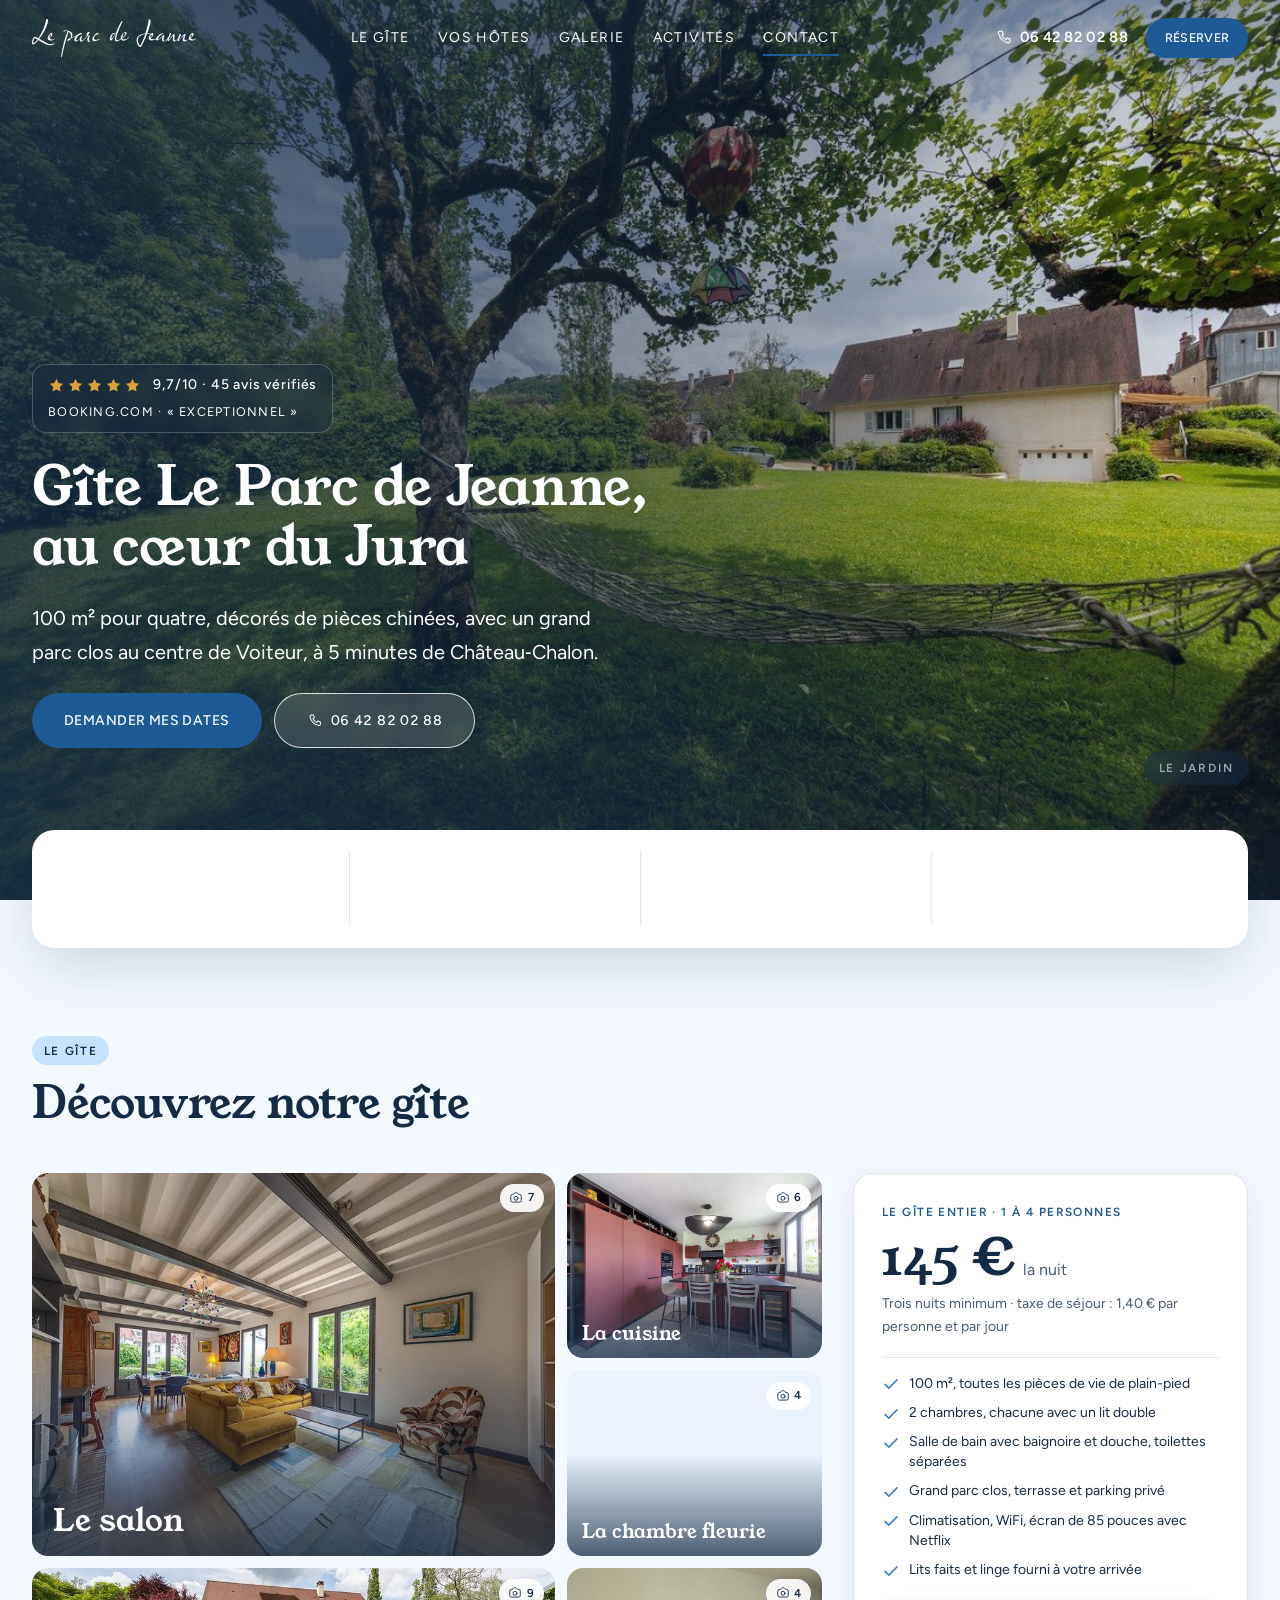
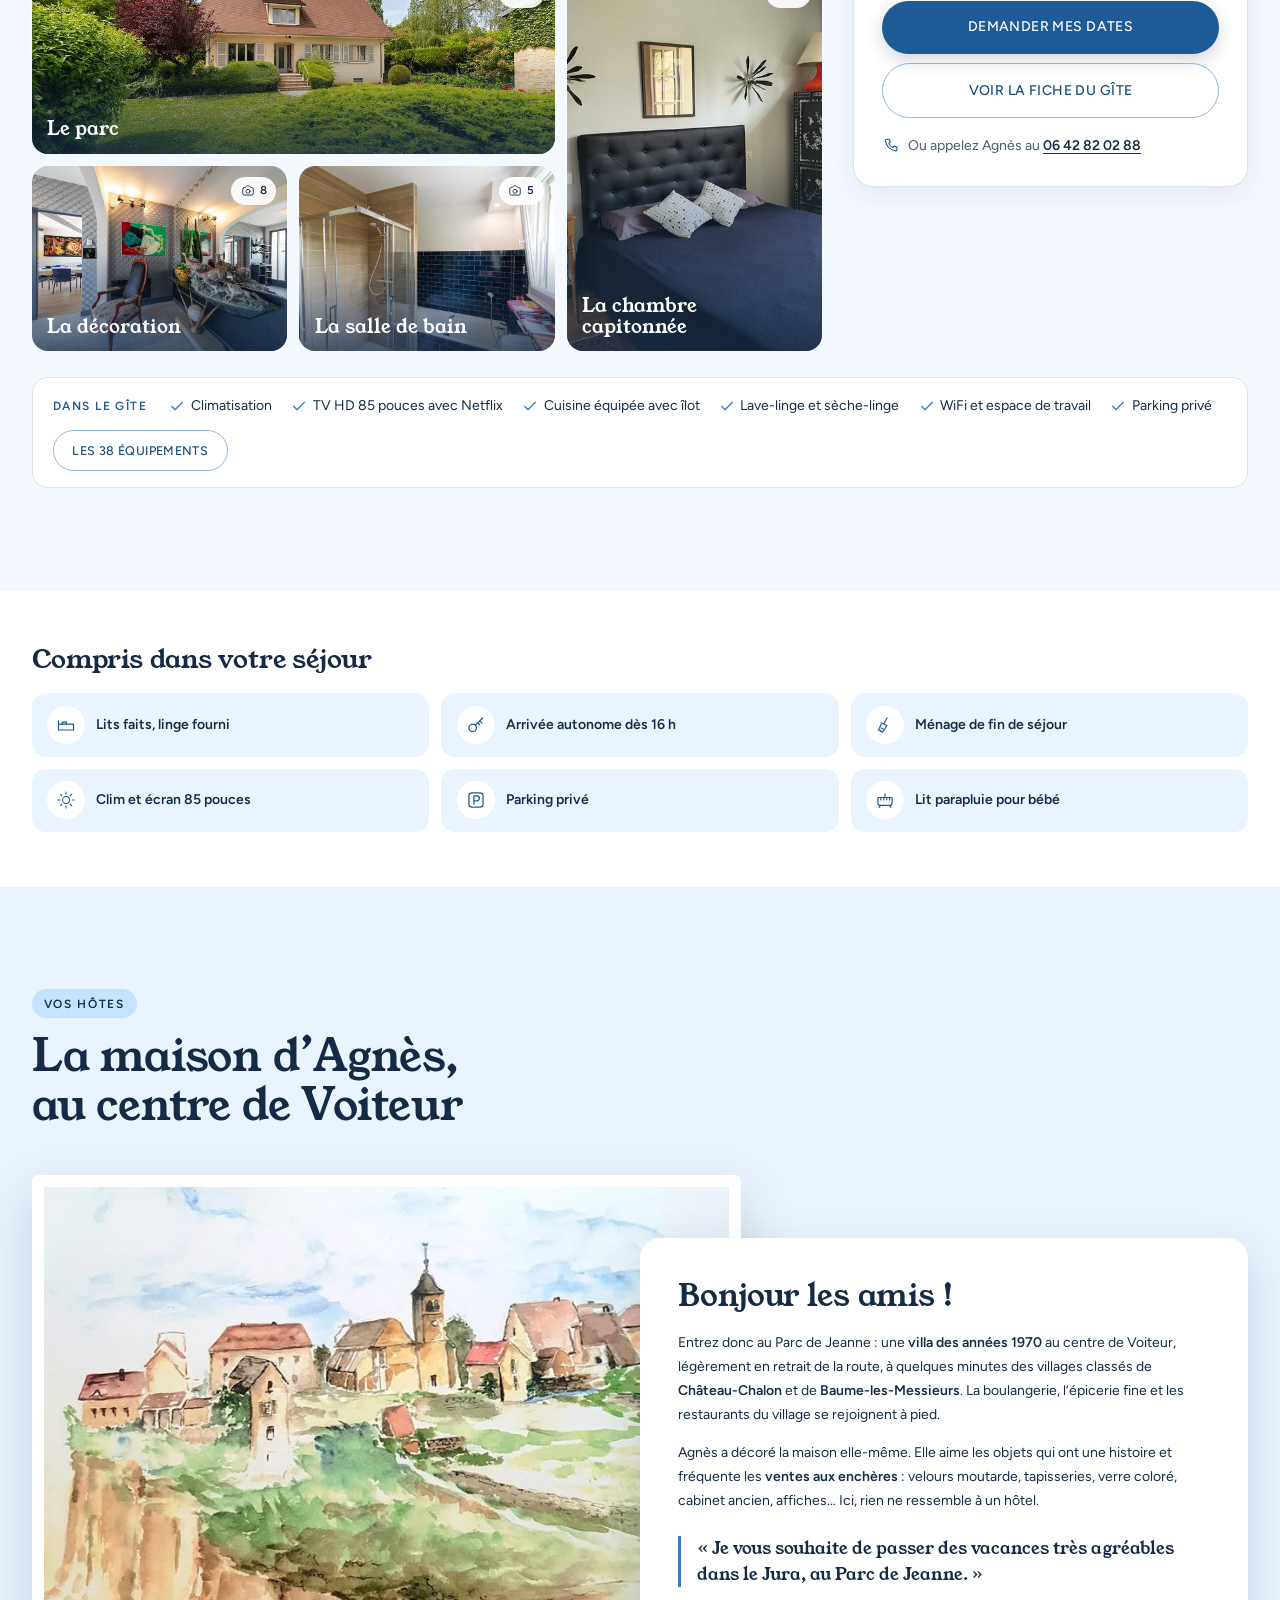
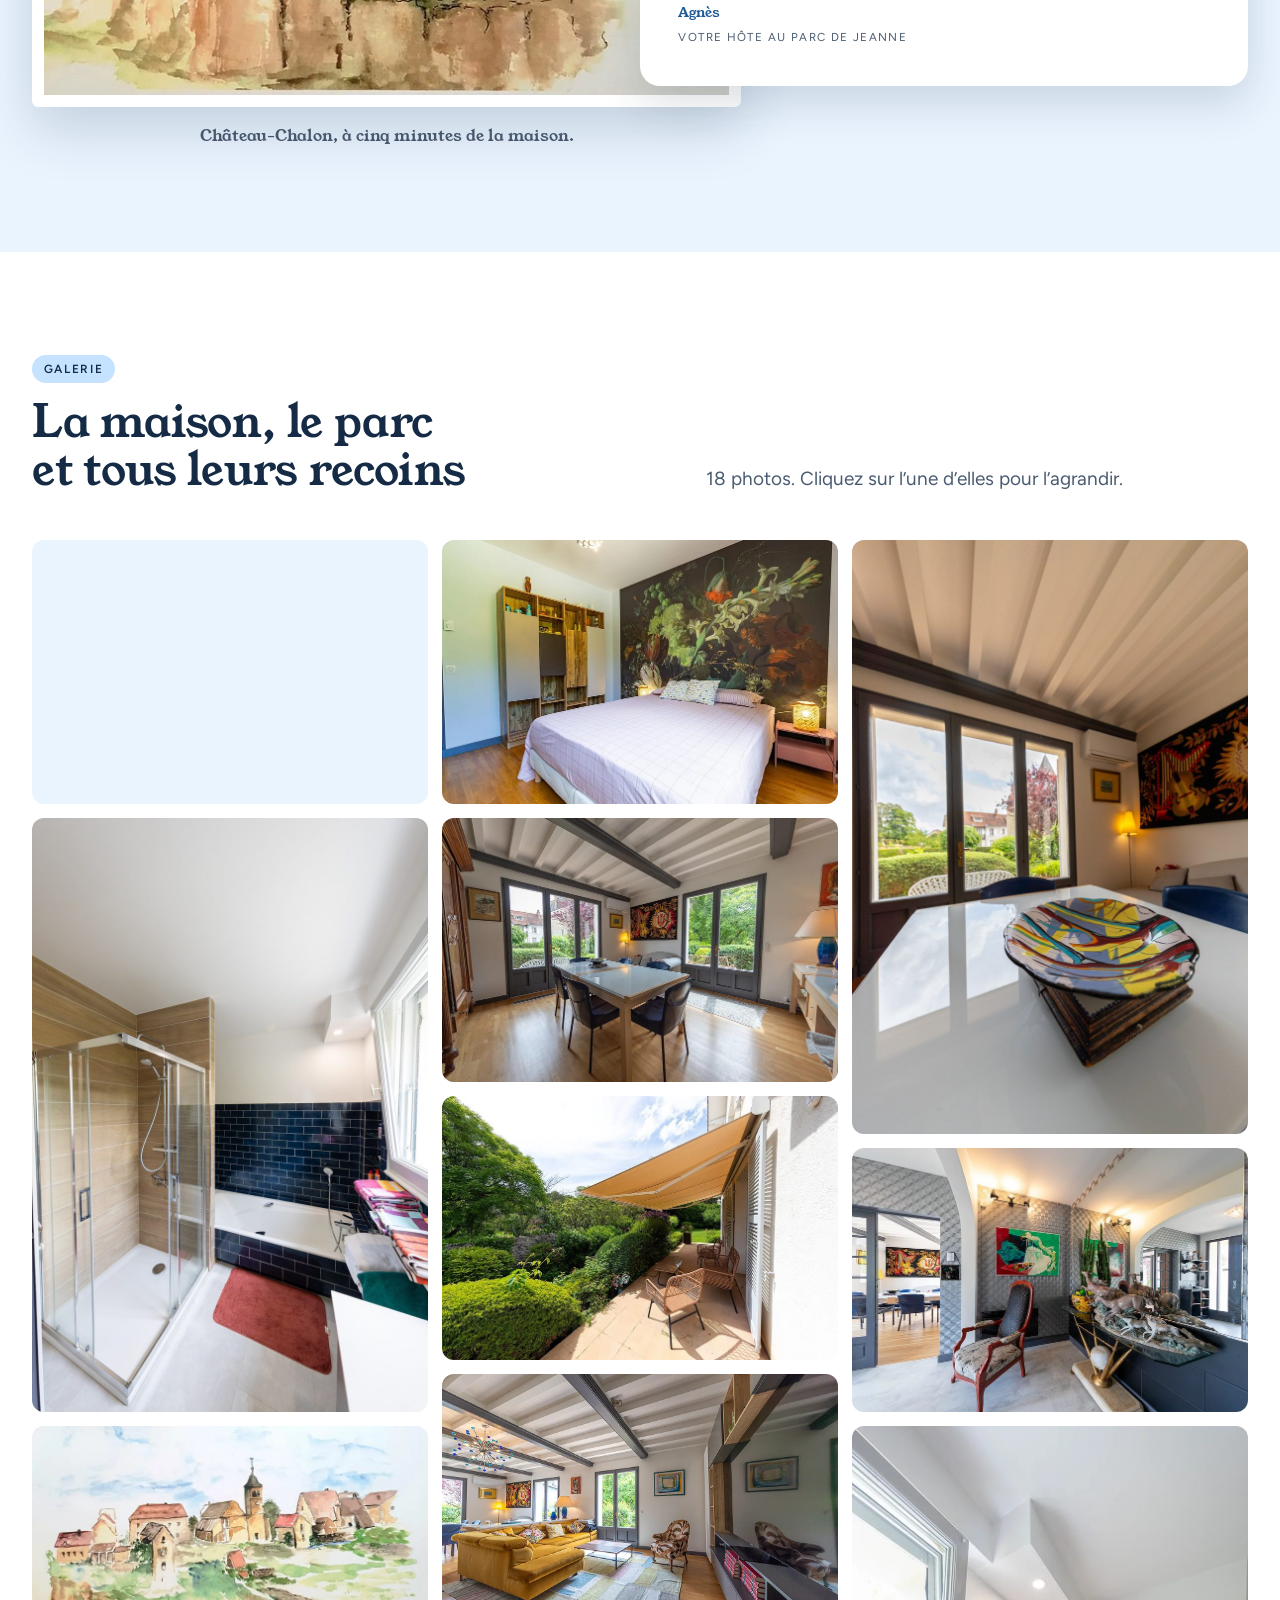
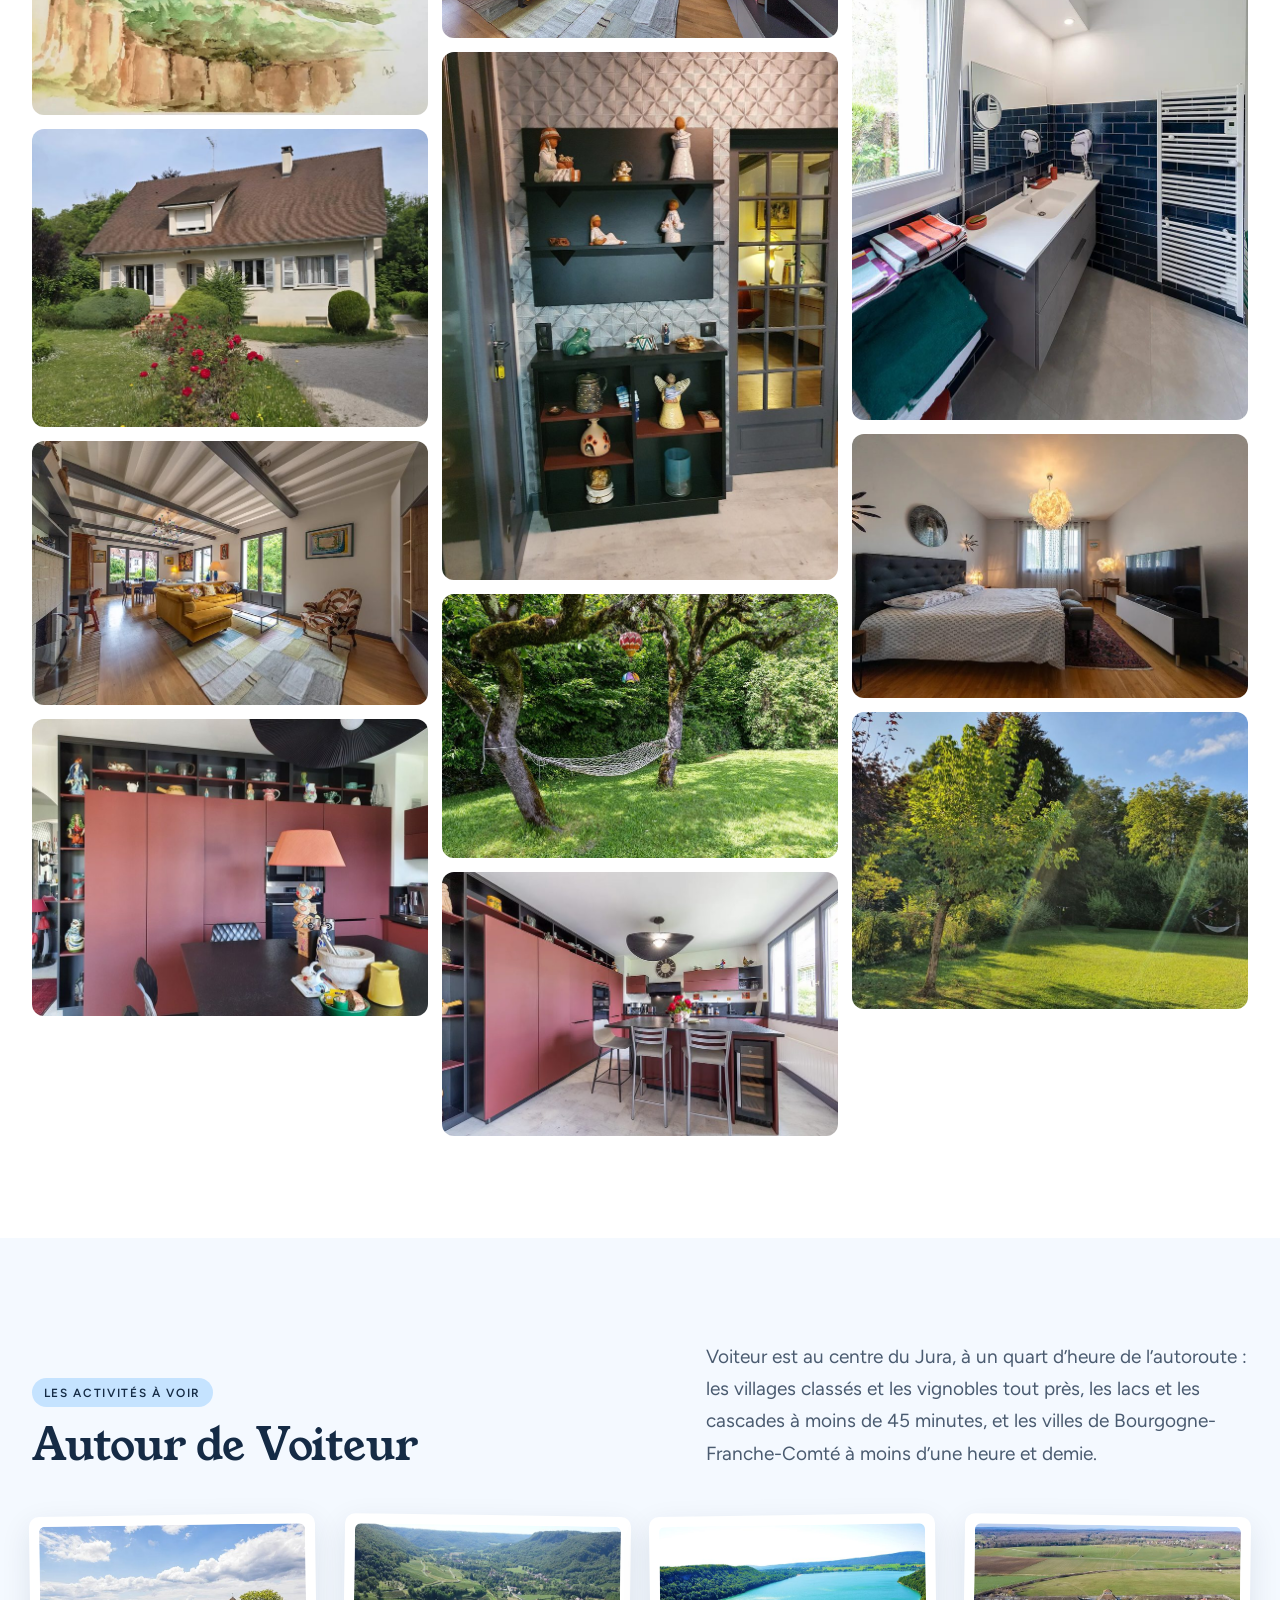
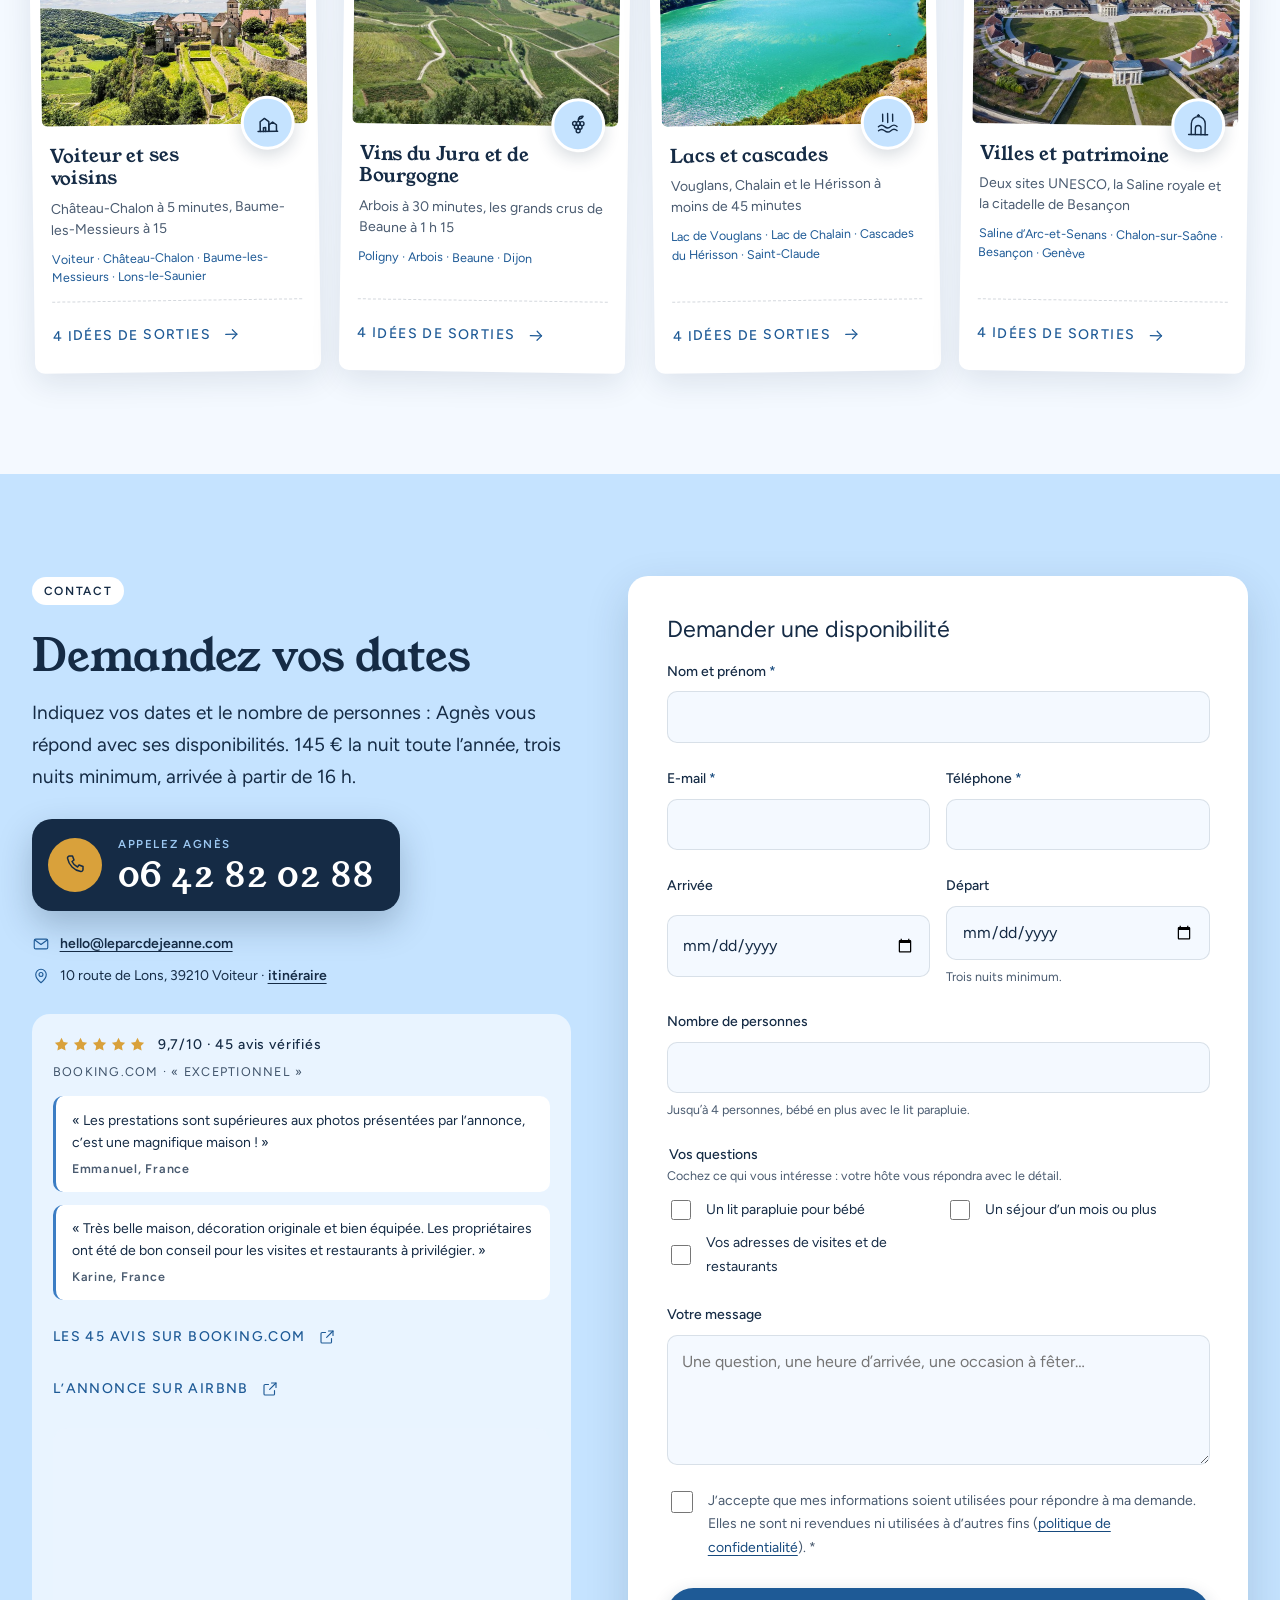
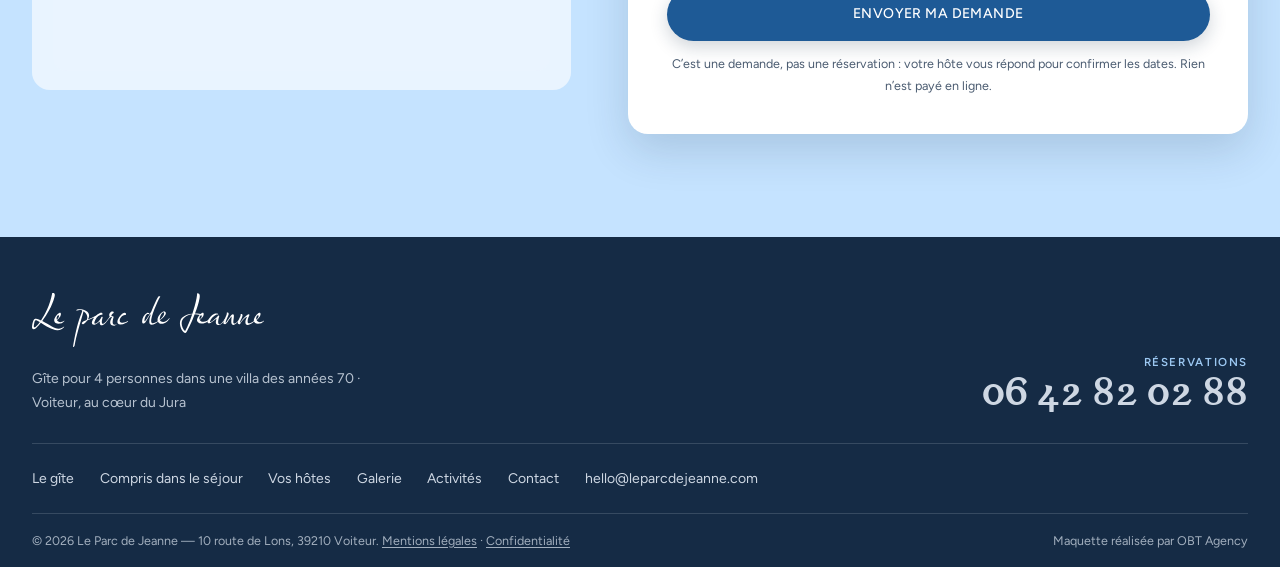
==== commit ab4168cb: "V4.2 : vélos et table à langer retirés, citation d'Agnès, taxe de séjour 1,40 €, façade aux rosiers" ====
--- a/index.html
+++ b/index.html
@@ -223,12 +223,12 @@
 <button type="button" class="tuile  apparait" data-rang="0" data-modale-cible="modale-salle-de-bain" aria-label="La salle de bain : voir les 5 photos et le détail"><img class="tuile__photo" src="assets/img/sdb-douche-1067.jpg" srcset="assets/img/sdb-douche-800.jpg 800w, assets/img/sdb-douche-1067.jpg 1067w" sizes="(max-width: 767px) 46vw, 20vw" width="1067" height="1600" loading="lazy" decoding="async" alt="La cabine de douche vitrée et la baignoire, sous le carrelage bleu nuit"><span class="tuile__voile" aria-hidden="true"></span><span class="tuile__nom">La salle de bain</span><span class="tuile__compte" aria-hidden="true"><svg viewBox="0 0 24 24" fill="none" stroke="currentColor" stroke-width="1.5" stroke-linecap="round" stroke-linejoin="round"><path d="M3 8.5A2.5 2.5 0 0 1 5.5 6h1.3a2 2 0 0 0 1.7-.95l.6-1.1A2 2 0 0 1 10.8 3h2.4a2 2 0 0 1 1.7 1l.6 1.05A2 2 0 0 0 17.2 6h1.3A2.5 2.5 0 0 1 21 8.5v8A2.5 2.5 0 0 1 18.5 19h-13A2.5 2.5 0 0 1 3 16.5z"/><circle cx="12" cy="12.5" r="3.4"/></svg>5</span></button>
       </div>
       <aside class="fiche-gite apparait" data-rang="1" aria-label="Tarif et réservation">
-        <p class="fiche-gite__surtitre">Le gîte entier · 1 à 4 personnes</p><p class="fiche-gite__prix"><span class="fiche-gite__montant">145 €</span> <span class="fiche-gite__unite">la nuit</span></p><p class="fiche-gite__note">Trois nuits minimum · taxe de séjour : 0,75 € par nuit et par personne</p><ul class="fiche-gite__liste"><li><svg viewBox="0 0 24 24" fill="none" stroke="currentColor" stroke-width="2" stroke-linecap="round" stroke-linejoin="round" aria-hidden="true"><path d="M4 12.5l5 5L20 6.5"/></svg><span>100 m², toutes les pièces de vie de plain-pied</span></li><li><svg viewBox="0 0 24 24" fill="none" stroke="currentColor" stroke-width="2" stroke-linecap="round" stroke-linejoin="round" aria-hidden="true"><path d="M4 12.5l5 5L20 6.5"/></svg><span>2 chambres, chacune avec un lit double</span></li><li><svg viewBox="0 0 24 24" fill="none" stroke="currentColor" stroke-width="2" stroke-linecap="round" stroke-linejoin="round" aria-hidden="true"><path d="M4 12.5l5 5L20 6.5"/></svg><span>Salle de bain avec baignoire et douche, toilettes séparées</span></li><li><svg viewBox="0 0 24 24" fill="none" stroke="currentColor" stroke-width="2" stroke-linecap="round" stroke-linejoin="round" aria-hidden="true"><path d="M4 12.5l5 5L20 6.5"/></svg><span>Grand parc clos, terrasse et parking privé</span></li><li><svg viewBox="0 0 24 24" fill="none" stroke="currentColor" stroke-width="2" stroke-linecap="round" stroke-linejoin="round" aria-hidden="true"><path d="M4 12.5l5 5L20 6.5"/></svg><span>Climatisation, WiFi, écran de 85 pouces avec Netflix</span></li><li><svg viewBox="0 0 24 24" fill="none" stroke="currentColor" stroke-width="2" stroke-linecap="round" stroke-linejoin="round" aria-hidden="true"><path d="M4 12.5l5 5L20 6.5"/></svg><span>Lits faits et linge fourni à votre arrivée</span></li></ul><div class="fiche-gite__actions"><a class="btn btn--primaire btn--pleine" href="#contact">Demander mes dates</a><button type="button" class="btn btn--contour btn--pleine" data-modale-cible="modale-gite">Voir la fiche du gîte</button></div><p class="fiche-gite__tel"><svg viewBox="0 0 24 24" fill="none" stroke="currentColor" stroke-width="1.5" stroke-linecap="round" stroke-linejoin="round" aria-hidden="true"><path d="M6.5 3h3l1.5 4-2 1.5a11 11 0 0 0 5.5 5.5l1.5-2 4 1.5v3a2 2 0 0 1-2.2 2A16.5 16.5 0 0 1 4.5 5.2 2 2 0 0 1 6.5 3z"/></svg><span>Ou appelez Agnès au <a href="tel:+33642820288">06 42 82 02 88</a></span></p>
+        <p class="fiche-gite__surtitre">Le gîte entier · 1 à 4 personnes</p><p class="fiche-gite__prix"><span class="fiche-gite__montant">145 €</span> <span class="fiche-gite__unite">la nuit</span></p><p class="fiche-gite__note">Trois nuits minimum · taxe de séjour : 1,40 € par personne et par jour</p><ul class="fiche-gite__liste"><li><svg viewBox="0 0 24 24" fill="none" stroke="currentColor" stroke-width="2" stroke-linecap="round" stroke-linejoin="round" aria-hidden="true"><path d="M4 12.5l5 5L20 6.5"/></svg><span>100 m², toutes les pièces de vie de plain-pied</span></li><li><svg viewBox="0 0 24 24" fill="none" stroke="currentColor" stroke-width="2" stroke-linecap="round" stroke-linejoin="round" aria-hidden="true"><path d="M4 12.5l5 5L20 6.5"/></svg><span>2 chambres, chacune avec un lit double</span></li><li><svg viewBox="0 0 24 24" fill="none" stroke="currentColor" stroke-width="2" stroke-linecap="round" stroke-linejoin="round" aria-hidden="true"><path d="M4 12.5l5 5L20 6.5"/></svg><span>Salle de bain avec baignoire et douche, toilettes séparées</span></li><li><svg viewBox="0 0 24 24" fill="none" stroke="currentColor" stroke-width="2" stroke-linecap="round" stroke-linejoin="round" aria-hidden="true"><path d="M4 12.5l5 5L20 6.5"/></svg><span>Grand parc clos, terrasse et parking privé</span></li><li><svg viewBox="0 0 24 24" fill="none" stroke="currentColor" stroke-width="2" stroke-linecap="round" stroke-linejoin="round" aria-hidden="true"><path d="M4 12.5l5 5L20 6.5"/></svg><span>Climatisation, WiFi, écran de 85 pouces avec Netflix</span></li><li><svg viewBox="0 0 24 24" fill="none" stroke="currentColor" stroke-width="2" stroke-linecap="round" stroke-linejoin="round" aria-hidden="true"><path d="M4 12.5l5 5L20 6.5"/></svg><span>Lits faits et linge fourni à votre arrivée</span></li></ul><div class="fiche-gite__actions"><a class="btn btn--primaire btn--pleine" href="#contact">Demander mes dates</a><button type="button" class="btn btn--contour btn--pleine" data-modale-cible="modale-gite">Voir la fiche du gîte</button></div><p class="fiche-gite__tel"><svg viewBox="0 0 24 24" fill="none" stroke="currentColor" stroke-width="1.5" stroke-linecap="round" stroke-linejoin="round" aria-hidden="true"><path d="M6.5 3h3l1.5 4-2 1.5a11 11 0 0 0 5.5 5.5l1.5-2 4 1.5v3a2 2 0 0 1-2.2 2A16.5 16.5 0 0 1 4.5 5.2 2 2 0 0 1 6.5 3z"/></svg><span>Ou appelez Agnès au <a href="tel:+33642820288">06 42 82 02 88</a></span></p>
       </aside>
     </div>
 
     <div class="bande-equipements apparait">
-      <p class="bande-equipements__titre">Dans le gîte</p><ul class="bande-equipements__liste"><li><svg viewBox="0 0 24 24" fill="none" stroke="currentColor" stroke-width="2" stroke-linecap="round" stroke-linejoin="round" aria-hidden="true"><path d="M4 12.5l5 5L20 6.5"/></svg><span>Climatisation</span></li><li><svg viewBox="0 0 24 24" fill="none" stroke="currentColor" stroke-width="2" stroke-linecap="round" stroke-linejoin="round" aria-hidden="true"><path d="M4 12.5l5 5L20 6.5"/></svg><span>TV HD 85 pouces avec Netflix</span></li><li><svg viewBox="0 0 24 24" fill="none" stroke="currentColor" stroke-width="2" stroke-linecap="round" stroke-linejoin="round" aria-hidden="true"><path d="M4 12.5l5 5L20 6.5"/></svg><span>Cuisine équipée avec îlot</span></li><li><svg viewBox="0 0 24 24" fill="none" stroke="currentColor" stroke-width="2" stroke-linecap="round" stroke-linejoin="round" aria-hidden="true"><path d="M4 12.5l5 5L20 6.5"/></svg><span>Lave-linge et sèche-linge</span></li><li><svg viewBox="0 0 24 24" fill="none" stroke="currentColor" stroke-width="2" stroke-linecap="round" stroke-linejoin="round" aria-hidden="true"><path d="M4 12.5l5 5L20 6.5"/></svg><span>WiFi et espace de travail</span></li><li><svg viewBox="0 0 24 24" fill="none" stroke="currentColor" stroke-width="2" stroke-linecap="round" stroke-linejoin="round" aria-hidden="true"><path d="M4 12.5l5 5L20 6.5"/></svg><span>Parking privé</span></li></ul><button type="button" class="btn btn--contour btn--compact" data-modale-cible="modale-equipements">Les 40 équipements</button>
+      <p class="bande-equipements__titre">Dans le gîte</p><ul class="bande-equipements__liste"><li><svg viewBox="0 0 24 24" fill="none" stroke="currentColor" stroke-width="2" stroke-linecap="round" stroke-linejoin="round" aria-hidden="true"><path d="M4 12.5l5 5L20 6.5"/></svg><span>Climatisation</span></li><li><svg viewBox="0 0 24 24" fill="none" stroke="currentColor" stroke-width="2" stroke-linecap="round" stroke-linejoin="round" aria-hidden="true"><path d="M4 12.5l5 5L20 6.5"/></svg><span>TV HD 85 pouces avec Netflix</span></li><li><svg viewBox="0 0 24 24" fill="none" stroke="currentColor" stroke-width="2" stroke-linecap="round" stroke-linejoin="round" aria-hidden="true"><path d="M4 12.5l5 5L20 6.5"/></svg><span>Cuisine équipée avec îlot</span></li><li><svg viewBox="0 0 24 24" fill="none" stroke="currentColor" stroke-width="2" stroke-linecap="round" stroke-linejoin="round" aria-hidden="true"><path d="M4 12.5l5 5L20 6.5"/></svg><span>Lave-linge et sèche-linge</span></li><li><svg viewBox="0 0 24 24" fill="none" stroke="currentColor" stroke-width="2" stroke-linecap="round" stroke-linejoin="round" aria-hidden="true"><path d="M4 12.5l5 5L20 6.5"/></svg><span>WiFi et espace de travail</span></li><li><svg viewBox="0 0 24 24" fill="none" stroke="currentColor" stroke-width="2" stroke-linecap="round" stroke-linejoin="round" aria-hidden="true"><path d="M4 12.5l5 5L20 6.5"/></svg><span>Parking privé</span></li></ul><button type="button" class="btn btn--contour btn--compact" data-modale-cible="modale-equipements">Les 38 équipements</button>
     </div>
   </div>
 </section>
@@ -237,7 +237,7 @@
   <div class="contenant compris__bande">
     <h2 class="compris__titre" id="compris-titre">Compris dans votre séjour</h2>
     <ul class="compris__ligne">
-      <li class="compris__bloc"><span class="compris__icone" aria-hidden="true"><svg viewBox="0 0 24 24" fill="none" stroke="currentColor" stroke-width="1.4" stroke-linecap="round" stroke-linejoin="round" aria-hidden="true"><path d="M3 18v-7h18v7"/><path d="M3 18h18"/><path d="M3 11V7"/><path d="M7.5 11V8.5h5V11"/></svg></span><span class="compris__libelle">Lits faits, linge fourni</span></li><li class="compris__bloc"><span class="compris__icone" aria-hidden="true"><svg viewBox="0 0 24 24" fill="none" stroke="currentColor" stroke-width="1.5" stroke-linecap="round" stroke-linejoin="round" aria-hidden="true"><circle cx="8" cy="15.5" r="4.5"/><path d="M11.3 12.3 20 3.6M16.5 7.1l2.6 2.6M14.2 9.4l2 2"/></svg></span><span class="compris__libelle">Arrivée autonome dès 16 h</span></li><li class="compris__bloc"><span class="compris__icone" aria-hidden="true"><svg viewBox="0 0 24 24" fill="none" stroke="currentColor" stroke-width="1.4" stroke-linecap="round" stroke-linejoin="round" aria-hidden="true"><path d="M14.5 3.5 11 10"/><path d="M8 9.5l6 3-1.8 3.6c-.9 1.8-2.2 3.3-3.7 4.4L4 17.8c1.2-1.4 2-3 2.4-4.8z"/><path d="M7.5 15.5l2.5 1.2M6 18.5l3.2 1.5"/></svg></span><span class="compris__libelle">Ménage de fin de séjour</span></li><li class="compris__bloc"><span class="compris__icone" aria-hidden="true"><svg viewBox="0 0 24 24" fill="none" stroke="currentColor" stroke-width="1.3" stroke-linecap="round" aria-hidden="true"><circle cx="12" cy="12" r="4.2"/><path d="M12 2.5v2.2M12 19.3v2.2M2.5 12h2.2M19.3 12h2.2M5.3 5.3l1.6 1.6M17.1 17.1l1.6 1.6M5.3 18.7l1.6-1.6M17.1 6.9l1.6-1.6"/></svg></span><span class="compris__libelle">Clim et écran 85 pouces</span></li><li class="compris__bloc"><span class="compris__icone" aria-hidden="true"><svg viewBox="0 0 24 24" fill="none" stroke="currentColor" stroke-width="1.4" stroke-linecap="round" stroke-linejoin="round" aria-hidden="true"><circle cx="5.5" cy="16.5" r="3.5"/><circle cx="18.5" cy="16.5" r="3.5"/><path d="M5.5 16.5 9 9h6.5l3 7.5"/><path d="M9 9l3.5 7.5h-7M11 6h3"/></svg></span><span class="compris__libelle">Parking privé et vélos</span></li><li class="compris__bloc"><span class="compris__icone" aria-hidden="true"><svg viewBox="0 0 24 24" fill="none" stroke="currentColor" stroke-width="1.4" stroke-linecap="round" stroke-linejoin="round" aria-hidden="true"><path d="M3.5 9h17v6.5a3 3 0 0 1-3 3h-11a3 3 0 0 1-3-3z"/><path d="M7 9V12M10.5 9v3M14 9v3M17.5 9v3"/><path d="M6.5 18.5 5 21M17.5 18.5 19 21"/><path d="M12 9V4.5"/></svg></span><span class="compris__libelle">Lit bébé, table à langer</span></li>
+      <li class="compris__bloc"><span class="compris__icone" aria-hidden="true"><svg viewBox="0 0 24 24" fill="none" stroke="currentColor" stroke-width="1.4" stroke-linecap="round" stroke-linejoin="round" aria-hidden="true"><path d="M3 18v-7h18v7"/><path d="M3 18h18"/><path d="M3 11V7"/><path d="M7.5 11V8.5h5V11"/></svg></span><span class="compris__libelle">Lits faits, linge fourni</span></li><li class="compris__bloc"><span class="compris__icone" aria-hidden="true"><svg viewBox="0 0 24 24" fill="none" stroke="currentColor" stroke-width="1.5" stroke-linecap="round" stroke-linejoin="round" aria-hidden="true"><circle cx="8" cy="15.5" r="4.5"/><path d="M11.3 12.3 20 3.6M16.5 7.1l2.6 2.6M14.2 9.4l2 2"/></svg></span><span class="compris__libelle">Arrivée autonome dès 16 h</span></li><li class="compris__bloc"><span class="compris__icone" aria-hidden="true"><svg viewBox="0 0 24 24" fill="none" stroke="currentColor" stroke-width="1.4" stroke-linecap="round" stroke-linejoin="round" aria-hidden="true"><path d="M14.5 3.5 11 10"/><path d="M8 9.5l6 3-1.8 3.6c-.9 1.8-2.2 3.3-3.7 4.4L4 17.8c1.2-1.4 2-3 2.4-4.8z"/><path d="M7.5 15.5l2.5 1.2M6 18.5l3.2 1.5"/></svg></span><span class="compris__libelle">Ménage de fin de séjour</span></li><li class="compris__bloc"><span class="compris__icone" aria-hidden="true"><svg viewBox="0 0 24 24" fill="none" stroke="currentColor" stroke-width="1.3" stroke-linecap="round" aria-hidden="true"><circle cx="12" cy="12" r="4.2"/><path d="M12 2.5v2.2M12 19.3v2.2M2.5 12h2.2M19.3 12h2.2M5.3 5.3l1.6 1.6M17.1 17.1l1.6 1.6M5.3 18.7l1.6-1.6M17.1 6.9l1.6-1.6"/></svg></span><span class="compris__libelle">Clim et écran 85 pouces</span></li><li class="compris__bloc"><span class="compris__icone" aria-hidden="true"><svg viewBox="0 0 24 24" fill="none" stroke="currentColor" stroke-width="1.5" stroke-linecap="round" stroke-linejoin="round" aria-hidden="true"><rect x="3.5" y="3.5" width="17" height="17" rx="4"/><path d="M9.5 17V7h3.6a3 3 0 0 1 0 6H9.5"/></svg></span><span class="compris__libelle">Parking privé</span></li><li class="compris__bloc"><span class="compris__icone" aria-hidden="true"><svg viewBox="0 0 24 24" fill="none" stroke="currentColor" stroke-width="1.4" stroke-linecap="round" stroke-linejoin="round" aria-hidden="true"><path d="M3.5 9h17v6.5a3 3 0 0 1-3 3h-11a3 3 0 0 1-3-3z"/><path d="M7 9V12M10.5 9v3M14 9v3M17.5 9v3"/><path d="M6.5 18.5 5 21M17.5 18.5 19 21"/><path d="M12 9V4.5"/></svg></span><span class="compris__libelle">Lit parapluie pour bébé</span></li>
     </ul>
   </div>
 </section>
@@ -270,8 +270,8 @@
           verre coloré, cabinet ancien, affiches… Ici, rien ne ressemble à un hôtel.
         </p>
         <blockquote class="lettre__citation">
-          « Je suis impatiente de vous accueillir et de vous faire vivre des vacances
-          exceptionnelles ! »
+          « Je vous souhaite de passer des vacances très agréables dans le Jura, au Parc
+          de Jeanne. »
         </blockquote>
         <p class="lettre__signature">Agnès <span>votre hôte au Parc de Jeanne</span></p>
               </article>
@@ -292,7 +292,7 @@
       <button type="button" class="galerie__item galerie__item--large" data-cat="parc-de-jeanne" data-modale-cible="modale-galerie" data-vue="0" aria-label="Agrandir : Le vieil arbre du hamac et, au fond du parc, la villa"><figure class="placeholder-img placeholder-img--photo placeholder-img--vignette" style="--ratio: 1200/800" data-img-slot="galerie-01"><img src="assets/img/parc-arbre-villa-1200.jpg" srcset="assets/img/parc-arbre-villa-800.jpg 800w, assets/img/parc-arbre-villa-1200.jpg 1200w" sizes="(max-width: 700px) 46vw, 31vw" width="1200" height="800" loading="lazy" decoding="async" alt="Le vieil arbre du hamac et, au fond du parc, la villa"></figure></button>
 <button type="button" class="galerie__item" data-cat="parc-de-jeanne" data-modale-cible="modale-galerie" data-vue="1" aria-label="Agrandir : La cabine de douche vitrée et la baignoire, sous le carrelage bleu nuit"><figure class="placeholder-img placeholder-img--photo placeholder-img--portrait placeholder-img--vignette" style="--ratio: 1067/1600" data-img-slot="galerie-02"><span class="photo__fond" aria-hidden="true" style="background-image: url(assets/img/sdb-douche-800.jpg)"></span><img src="assets/img/sdb-douche-1067.jpg" srcset="assets/img/sdb-douche-800.jpg 800w, assets/img/sdb-douche-1067.jpg 1067w" sizes="(max-width: 700px) 46vw, 31vw" width="1067" height="1600" loading="lazy" decoding="async" alt="La cabine de douche vitrée et la baignoire, sous le carrelage bleu nuit"></figure></button>
 <button type="button" class="galerie__item" data-cat="parc-de-jeanne" data-modale-cible="modale-galerie" data-vue="2" aria-label="Agrandir : Château-Chalon à l’aquarelle : le village sur son éperon"><figure class="placeholder-img placeholder-img--photo placeholder-img--vignette" style="--ratio: 1200/876" data-img-slot="galerie-03"><img src="assets/img/aquarelle-village-1200.jpg" srcset="assets/img/aquarelle-village-800.jpg 800w, assets/img/aquarelle-village-1200.jpg 1200w" sizes="(max-width: 700px) 46vw, 31vw" width="1200" height="876" loading="lazy" decoding="async" alt="Château-Chalon à l’aquarelle : le village sur son éperon"></figure></button>
-<button type="button" class="galerie__item" data-cat="parc-de-jeanne" data-modale-cible="modale-galerie" data-vue="3" aria-label="Agrandir : Le perron et la porte d’entrée de la villa, entre deux haies taillées"><figure class="placeholder-img placeholder-img--photo placeholder-img--vignette" style="--ratio: 1200/900" data-img-slot="galerie-04"><img src="assets/img/perron-1200.jpg" srcset="assets/img/perron-800.jpg 800w, assets/img/perron-1200.jpg 1200w" sizes="(max-width: 700px) 46vw, 31vw" width="1200" height="900" loading="lazy" decoding="async" alt="Le perron et la porte d’entrée de la villa, entre deux haies taillées"></figure></button>
+<button type="button" class="galerie__item" data-cat="parc-de-jeanne" data-modale-cible="modale-galerie" data-vue="3" aria-label="Agrandir : La façade de la villa, ses volets gris et les rosiers rouges au bord de l’allée"><figure class="placeholder-img placeholder-img--photo placeholder-img--vignette" style="--ratio: 1600/1206" data-img-slot="galerie-04"><img src="assets/img/villa-roses-1600.jpg" srcset="assets/img/villa-roses-800.jpg 800w, assets/img/villa-roses-1600.jpg 1600w" sizes="(max-width: 700px) 46vw, 31vw" width="1600" height="1206" loading="lazy" decoding="async" alt="La façade de la villa, ses volets gris et les rosiers rouges au bord de l’allée"></figure></button>
 <button type="button" class="galerie__item" data-cat="parc-de-jeanne" data-modale-cible="modale-galerie" data-vue="4" aria-label="Agrandir : Le salon et, au fond, la salle à manger ouverte sur le jardin"><figure class="placeholder-img placeholder-img--photo placeholder-img--vignette" style="--ratio: 1200/800" data-img-slot="galerie-05"><img src="assets/img/salon-large-1200.jpg" srcset="assets/img/salon-large-800.jpg 800w, assets/img/salon-large-1200.jpg 1200w" sizes="(max-width: 700px) 46vw, 31vw" width="1200" height="800" loading="lazy" decoding="async" alt="Le salon et, au fond, la salle à manger ouverte sur le jardin"></figure></button>
 <button type="button" class="galerie__item" data-cat="parc-de-jeanne" data-modale-cible="modale-galerie" data-vue="5" aria-label="Agrandir : La cuisine rouge et sa collection d’objets colorés"><figure class="placeholder-img placeholder-img--photo placeholder-img--vignette" style="--ratio: 1200/900" data-img-slot="galerie-06"><img src="assets/img/cuisine-objets-1200.jpg" srcset="assets/img/cuisine-objets-800.jpg 800w, assets/img/cuisine-objets-1200.jpg 1200w" sizes="(max-width: 700px) 46vw, 31vw" width="1200" height="900" loading="lazy" decoding="async" alt="La cuisine rouge et sa collection d’objets colorés"></figure></button>
 <button type="button" class="galerie__item" data-cat="parc-de-jeanne" data-modale-cible="modale-galerie" data-vue="6" aria-label="Agrandir : La chambre au grand papier peint fleuri"><figure class="placeholder-img placeholder-img--photo placeholder-img--vignette" style="--ratio: 1200/800" data-img-slot="galerie-07"><img src="assets/img/ch-fleurs-1200.jpg" srcset="assets/img/ch-fleurs-800.jpg 800w, assets/img/ch-fleurs-1200.jpg 1200w" sizes="(max-width: 700px) 46vw, 31vw" width="1200" height="800" loading="lazy" decoding="async" alt="La chambre au grand papier peint fleuri"></figure></button>
@@ -433,7 +433,7 @@
           <p class="champ__erreur" id="f-personnes-erreur" role="alert"></p>
         </div>
 
-        <fieldset class="champ champ--large champ-groupe"><legend class="champ__label">Vos questions</legend><p class="champ__aide" id="f-prestations-aide">Cochez ce qui vous intéresse : votre hôte vous répondra avec le détail.</p><div class="cases-prestations"><label class="case-presta"><input type="checkbox" name="prestations" value="Un lit parapluie pour bébé" id="f-presta-q0"><span class="case-presta__nom">Un lit parapluie pour bébé<span class="case-presta__etat" data-etat hidden></span></span></label><label class="case-presta"><input type="checkbox" name="prestations" value="Les vélos de la maison" id="f-presta-q1"><span class="case-presta__nom">Les vélos de la maison<span class="case-presta__etat" data-etat hidden></span></span></label><label class="case-presta"><input type="checkbox" name="prestations" value="Un séjour d’un mois ou plus" id="f-presta-q2"><span class="case-presta__nom">Un séjour d’un mois ou plus<span class="case-presta__etat" data-etat hidden></span></span></label><label class="case-presta"><input type="checkbox" name="prestations" value="Vos adresses de visites et de restaurants" id="f-presta-q3"><span class="case-presta__nom">Vos adresses de visites et de restaurants<span class="case-presta__etat" data-etat hidden></span></span></label></div><p class="champ__erreur" id="f-prestations-erreur" role="alert"></p></fieldset>
+        <fieldset class="champ champ--large champ-groupe"><legend class="champ__label">Vos questions</legend><p class="champ__aide" id="f-prestations-aide">Cochez ce qui vous intéresse : votre hôte vous répondra avec le détail.</p><div class="cases-prestations"><label class="case-presta"><input type="checkbox" name="prestations" value="Un lit parapluie pour bébé" id="f-presta-q0"><span class="case-presta__nom">Un lit parapluie pour bébé<span class="case-presta__etat" data-etat hidden></span></span></label><label class="case-presta"><input type="checkbox" name="prestations" value="Un séjour d’un mois ou plus" id="f-presta-q1"><span class="case-presta__nom">Un séjour d’un mois ou plus<span class="case-presta__etat" data-etat hidden></span></span></label><label class="case-presta"><input type="checkbox" name="prestations" value="Vos adresses de visites et de restaurants" id="f-presta-q2"><span class="case-presta__nom">Vos adresses de visites et de restaurants<span class="case-presta__etat" data-etat hidden></span></span></label></div><p class="champ__erreur" id="f-prestations-erreur" role="alert"></p></fieldset>
 
         <div class="champ champ--large">
           <label class="champ__label" for="f-message">Votre message</label>
@@ -520,18 +520,18 @@
 
 <div class="modale modale--large" id="modale-salon" role="dialog" aria-modal="true" aria-labelledby="modale-salon-titre"><div class="modale__voile" data-modale-fermer></div><div class="modale__boite"><button type="button" class="modale__fermer" data-modale-fermer aria-label="Fermer"><svg viewBox="0 0 24 24" fill="none" stroke="currentColor" stroke-width="1.7" stroke-linecap="round" aria-hidden="true"><path d="M6 6l12 12M18 6L6 18"/></svg></button><div class="modale__corps"><div class="modale__flux"><div class="modale__media modale__media--gauche modale__media--moitie"><div class="carrousel carrousel--fiche" data-carrousel role="group" aria-roledescription="carrousel" aria-label="Galerie photo" tabindex="0"><div class="carrousel__cadre"><div class="carrousel__piste"><div class="carrousel__vue"><figure class="placeholder-img placeholder-img--photo" style="--ratio: 4/3" data-img-slot="salon-01"><img src="assets/img/salon-large-1200.jpg" srcset="assets/img/salon-large-800.jpg 800w, assets/img/salon-large-1200.jpg 1200w" sizes="(max-width: 820px) 90vw, 45vw" width="1200" height="800" loading="lazy" decoding="async" alt="Le salon et, au fond, la salle à manger ouverte sur le jardin"></figure></div><div class="carrousel__vue"><figure class="placeholder-img placeholder-img--photo" style="--ratio: 4/3" data-img-slot="salon-02"><img src="assets/img/salon-1200.jpg" srcset="assets/img/salon-800.jpg 800w, assets/img/salon-1200.jpg 1200w" sizes="(max-width: 820px) 90vw, 45vw" width="1200" height="800" loading="lazy" decoding="async" alt="Le salon sous les poutres : canapé de velours moutarde et tapis colorés"></figure></div><div class="carrousel__vue"><figure class="placeholder-img placeholder-img--photo" style="--ratio: 4/3" data-img-slot="salon-03"><img src="assets/img/canape-1200.jpg" srcset="assets/img/canape-800.jpg 800w, assets/img/canape-1200.jpg 1200w" sizes="(max-width: 820px) 90vw, 45vw" width="1200" height="800" loading="lazy" decoding="async" alt="Le canapé du salon, face aux portes-fenêtres sur le jardin"></figure></div><div class="carrousel__vue"><figure class="placeholder-img placeholder-img--photo placeholder-img--portrait" style="--ratio: 4/3" data-img-slot="salon-04"><span class="photo__fond" aria-hidden="true" style="background-image: url(assets/img/coin-tele-800.jpg)"></span><img src="assets/img/coin-tele-1200.jpg" srcset="assets/img/coin-tele-800.jpg 800w, assets/img/coin-tele-1200.jpg 1200w" sizes="(max-width: 820px) 90vw, 45vw" width="1200" height="1600" loading="lazy" decoding="async" alt="Le coin télévision : l’écran de 85 pouces et le canapé moutarde"></figure></div><div class="carrousel__vue"><figure class="placeholder-img placeholder-img--photo" style="--ratio: 4/3" data-img-slot="salon-05"><img src="assets/img/salon-lampes-1200.jpg" srcset="assets/img/salon-lampes-800.jpg 800w, assets/img/salon-lampes-1200.jpg 1200w" sizes="(max-width: 820px) 90vw, 45vw" width="1200" height="800" loading="lazy" decoding="async" alt="Lampes et vases bleus devant le grand écran du salon"></figure></div><div class="carrousel__vue"><figure class="placeholder-img placeholder-img--photo" style="--ratio: 4/3" data-img-slot="salon-06"><img src="assets/img/meridienne-1200.jpg" srcset="assets/img/meridienne-800.jpg 800w, assets/img/meridienne-1200.jpg 1200w" sizes="(max-width: 820px) 90vw, 45vw" width="1200" height="800" loading="lazy" decoding="async" alt="La méridienne et la grande tapisserie colorée du salon"></figure></div><div class="carrousel__vue"><figure class="placeholder-img placeholder-img--photo" style="--ratio: 4/3" data-img-slot="salon-07"><img src="assets/img/fauteuil-1200.jpg" srcset="assets/img/fauteuil-800.jpg 800w, assets/img/fauteuil-1200.jpg 1200w" sizes="(max-width: 820px) 90vw, 45vw" width="1200" height="800" loading="lazy" decoding="async" alt="Un fauteuil chiné devant la bibliothèque du salon"></figure></div></div><button type="button" class="carrousel__nav carrousel__nav--prec" data-carrousel-prec aria-label="Image précédente"><svg viewBox="0 0 24 24" fill="none" stroke="currentColor" stroke-width="1.7" stroke-linecap="round" stroke-linejoin="round" aria-hidden="true"><path d="M15 5l-7 7 7 7"/></svg></button><button type="button" class="carrousel__nav carrousel__nav--suiv" data-carrousel-suiv aria-label="Image suivante"><svg viewBox="0 0 24 24" fill="none" stroke="currentColor" stroke-width="1.7" stroke-linecap="round" stroke-linejoin="round" aria-hidden="true"><path d="M9 5l7 7-7 7"/></svg></button></div><div class="carrousel__barre"><div class="carrousel__pastilles"></div><p class="carrousel__compteur" aria-live="polite" aria-atomic="true"></p></div><div class="vignettes"><button type="button" class="vignettes__item" data-carrousel-vignette aria-label="Voir l’image 1"><figure class="placeholder-img placeholder-img--photo placeholder-img--vignette" style="--ratio: 4/3" data-img-slot="salon-01"><img src="assets/img/salon-large-1200.jpg" srcset="assets/img/salon-large-800.jpg 800w, assets/img/salon-large-1200.jpg 1200w" sizes="90px" width="1200" height="800" loading="lazy" decoding="async" alt="Le salon et, au fond, la salle à manger ouverte sur le jardin"></figure></button><button type="button" class="vignettes__item" data-carrousel-vignette aria-label="Voir l’image 2"><figure class="placeholder-img placeholder-img--photo placeholder-img--vignette" style="--ratio: 4/3" data-img-slot="salon-02"><img src="assets/img/salon-1200.jpg" srcset="assets/img/salon-800.jpg 800w, assets/img/salon-1200.jpg 1200w" sizes="90px" width="1200" height="800" loading="lazy" decoding="async" alt="Le salon sous les poutres : canapé de velours moutarde et tapis colorés"></figure></button><button type="button" class="vignettes__item" data-carrousel-vignette aria-label="Voir l’image 3"><figure class="placeholder-img placeholder-img--photo placeholder-img--vignette" style="--ratio: 4/3" data-img-slot="salon-03"><img src="assets/img/canape-1200.jpg" srcset="assets/img/canape-800.jpg 800w, assets/img/canape-1200.jpg 1200w" sizes="90px" width="1200" height="800" loading="lazy" decoding="async" alt="Le canapé du salon, face aux portes-fenêtres sur le jardin"></figure></button><button type="button" class="vignettes__item" data-carrousel-vignette aria-label="Voir l’image 4"><figure class="placeholder-img placeholder-img--photo placeholder-img--portrait placeholder-img--vignette" style="--ratio: 4/3" data-img-slot="salon-04"><span class="photo__fond" aria-hidden="true" style="background-image: url(assets/img/coin-tele-800.jpg)"></span><img src="assets/img/coin-tele-1200.jpg" srcset="assets/img/coin-tele-800.jpg 800w, assets/img/coin-tele-1200.jpg 1200w" sizes="90px" width="1200" height="1600" loading="lazy" decoding="async" alt="Le coin télévision : l’écran de 85 pouces et le canapé moutarde"></figure></button><button type="button" class="vignettes__item" data-carrousel-vignette aria-label="Voir l’image 5"><figure class="placeholder-img placeholder-img--photo placeholder-img--vignette" style="--ratio: 4/3" data-img-slot="salon-05"><img src="assets/img/salon-lampes-1200.jpg" srcset="assets/img/salon-lampes-800.jpg 800w, assets/img/salon-lampes-1200.jpg 1200w" sizes="90px" width="1200" height="800" loading="lazy" decoding="async" alt="Lampes et vases bleus devant le grand écran du salon"></figure></button><button type="button" class="vignettes__item" data-carrousel-vignette aria-label="Voir l’image 6"><figure class="placeholder-img placeholder-img--photo placeholder-img--vignette" style="--ratio: 4/3" data-img-slot="salon-06"><img src="assets/img/meridienne-1200.jpg" srcset="assets/img/meridienne-800.jpg 800w, assets/img/meridienne-1200.jpg 1200w" sizes="90px" width="1200" height="800" loading="lazy" decoding="async" alt="La méridienne et la grande tapisserie colorée du salon"></figure></button><button type="button" class="vignettes__item" data-carrousel-vignette aria-label="Voir l’image 7"><figure class="placeholder-img placeholder-img--photo placeholder-img--vignette" style="--ratio: 4/3" data-img-slot="salon-07"><img src="assets/img/fauteuil-1200.jpg" srcset="assets/img/fauteuil-800.jpg 800w, assets/img/fauteuil-1200.jpg 1200w" sizes="90px" width="1200" height="800" loading="lazy" decoding="async" alt="Un fauteuil chiné devant la bibliothèque du salon"></figure></button></div></div></div><header class="modale__entete"><h2 class="modale__titre" id="modale-salon-titre">Le salon</h2><p class="modale__promesse">Exposé au sud, pour les repas à quatre et les soirées cinéma.</p><p class="modale__meta"><span>Velours moutarde, tapisseries et écran de 85 pouces, sous les poutres.</span></p></header><div class="modale__section"><h3>Ce qui vous attend</h3><ul class="benefices"><li class="benefice"><svg viewBox="0 0 24 24" fill="none" stroke="currentColor" stroke-width="2" stroke-linecap="round" stroke-linejoin="round" aria-hidden="true"><path d="M4 12.5l5 5L20 6.5"/></svg><span><b class="benefice__titre">Plein sud</b><span class="benefice__texte">Les portes-fenêtres donnent sur le jardin et font entrer le soleil.</span></span></li><li class="benefice"><svg viewBox="0 0 24 24" fill="none" stroke="currentColor" stroke-width="2" stroke-linecap="round" stroke-linejoin="round" aria-hidden="true"><path d="M4 12.5l5 5L20 6.5"/></svg><span><b class="benefice__titre">Un écran de 85 pouces</b><span class="benefice__texte">Avec Netflix, face au canapé d’angle.</span></span></li><li class="benefice"><svg viewBox="0 0 24 24" fill="none" stroke="currentColor" stroke-width="2" stroke-linecap="round" stroke-linejoin="round" aria-hidden="true"><path d="M4 12.5l5 5L20 6.5"/></svg><span><b class="benefice__titre">Frais l’été</b><span class="benefice__texte">La climatisation prend le relais les jours de chaleur.</span></span></li></ul></div><div class="modale__section modale__section--sous-media"><h3>En quelques mots</h3><div class="modale__texte"><p>Sous le plafond à poutres, le salon mélange un canapé de velours moutarde, des tapis colorés, une grande tapisserie et des lampes aux pieds bleus. Il se prolonge par la salle à manger et sa grande table centrale, et les portes-fenêtres donnent sur le jardin.</p></div></div></div></div><div class="modale__cta"><div class="modale__cta-boutons"><button type="button" class="btn btn--primaire" data-vers-formulaire>Demander une disponibilité</button></div><p class="modale__cta-note">En direct avec votre hôte, sans frais de plateforme · lits faits et linge fourni</p></div></div></div>
 <div class="modale modale--large" id="modale-cuisine" role="dialog" aria-modal="true" aria-labelledby="modale-cuisine-titre"><div class="modale__voile" data-modale-fermer></div><div class="modale__boite"><button type="button" class="modale__fermer" data-modale-fermer aria-label="Fermer"><svg viewBox="0 0 24 24" fill="none" stroke="currentColor" stroke-width="1.7" stroke-linecap="round" aria-hidden="true"><path d="M6 6l12 12M18 6L6 18"/></svg></button><div class="modale__corps"><div class="modale__flux"><div class="modale__media modale__media--gauche modale__media--moitie"><div class="carrousel carrousel--fiche" data-carrousel role="group" aria-roledescription="carrousel" aria-label="Galerie photo" tabindex="0"><div class="carrousel__cadre"><div class="carrousel__piste"><div class="carrousel__vue"><figure class="placeholder-img placeholder-img--photo" style="--ratio: 4/3" data-img-slot="cuisine-01"><img src="assets/img/cuisine-1200.jpg" srcset="assets/img/cuisine-800.jpg 800w, assets/img/cuisine-1200.jpg 1200w" sizes="(max-width: 820px) 90vw, 45vw" width="1200" height="800" loading="lazy" decoding="async" alt="La cuisine et son îlot central"></figure></div><div class="carrousel__vue"><figure class="placeholder-img placeholder-img--photo" style="--ratio: 4/3" data-img-slot="cuisine-02"><img src="assets/img/cuisine-objets-1200.jpg" srcset="assets/img/cuisine-objets-800.jpg 800w, assets/img/cuisine-objets-1200.jpg 1200w" sizes="(max-width: 820px) 90vw, 45vw" width="1200" height="900" loading="lazy" decoding="async" alt="La cuisine rouge et sa collection d’objets colorés"></figure></div><div class="carrousel__vue"><figure class="placeholder-img placeholder-img--photo" style="--ratio: 4/3" data-img-slot="cuisine-03"><img src="assets/img/cuisine-entree-1200.jpg" srcset="assets/img/cuisine-entree-800.jpg 800w, assets/img/cuisine-entree-1200.jpg 1200w" sizes="(max-width: 820px) 90vw, 45vw" width="1200" height="800" loading="lazy" decoding="async" alt="La cuisine ouverte sur l’entrée"></figure></div><div class="carrousel__vue"><figure class="placeholder-img placeholder-img--photo" style="--ratio: 4/3" data-img-slot="cuisine-04"><img src="assets/img/sam-1200.jpg" srcset="assets/img/sam-800.jpg 800w, assets/img/sam-1200.jpg 1200w" sizes="(max-width: 820px) 90vw, 45vw" width="1200" height="800" loading="lazy" decoding="async" alt="La grande table de la salle à manger, ouverte sur le jardin"></figure></div><div class="carrousel__vue"><figure class="placeholder-img placeholder-img--photo" style="--ratio: 4/3" data-img-slot="cuisine-05"><img src="assets/img/sam-salon-1200.jpg" srcset="assets/img/sam-salon-800.jpg 800w, assets/img/sam-salon-1200.jpg 1200w" sizes="(max-width: 820px) 90vw, 45vw" width="1200" height="800" loading="lazy" decoding="async" alt="La salle à manger et le salon, exposés au sud"></figure></div><div class="carrousel__vue"><figure class="placeholder-img placeholder-img--photo placeholder-img--portrait" style="--ratio: 4/3" data-img-slot="cuisine-06"><span class="photo__fond" aria-hidden="true" style="background-image: url(assets/img/coupe-verre-800.jpg)"></span><img src="assets/img/coupe-verre-1067.jpg" srcset="assets/img/coupe-verre-800.jpg 800w, assets/img/coupe-verre-1067.jpg 1067w" sizes="(max-width: 820px) 90vw, 45vw" width="1067" height="1600" loading="lazy" decoding="async" alt="Une coupe de verre coloré sur la table, face au jardin"></figure></div></div><button type="button" class="carrousel__nav carrousel__nav--prec" data-carrousel-prec aria-label="Image précédente"><svg viewBox="0 0 24 24" fill="none" stroke="currentColor" stroke-width="1.7" stroke-linecap="round" stroke-linejoin="round" aria-hidden="true"><path d="M15 5l-7 7 7 7"/></svg></button><button type="button" class="carrousel__nav carrousel__nav--suiv" data-carrousel-suiv aria-label="Image suivante"><svg viewBox="0 0 24 24" fill="none" stroke="currentColor" stroke-width="1.7" stroke-linecap="round" stroke-linejoin="round" aria-hidden="true"><path d="M9 5l7 7-7 7"/></svg></button></div><div class="carrousel__barre"><div class="carrousel__pastilles"></div><p class="carrousel__compteur" aria-live="polite" aria-atomic="true"></p></div><div class="vignettes"><button type="button" class="vignettes__item" data-carrousel-vignette aria-label="Voir l’image 1"><figure class="placeholder-img placeholder-img--photo placeholder-img--vignette" style="--ratio: 4/3" data-img-slot="cuisine-01"><img src="assets/img/cuisine-1200.jpg" srcset="assets/img/cuisine-800.jpg 800w, assets/img/cuisine-1200.jpg 1200w" sizes="90px" width="1200" height="800" loading="lazy" decoding="async" alt="La cuisine et son îlot central"></figure></button><button type="button" class="vignettes__item" data-carrousel-vignette aria-label="Voir l’image 2"><figure class="placeholder-img placeholder-img--photo placeholder-img--vignette" style="--ratio: 4/3" data-img-slot="cuisine-02"><img src="assets/img/cuisine-objets-1200.jpg" srcset="assets/img/cuisine-objets-800.jpg 800w, assets/img/cuisine-objets-1200.jpg 1200w" sizes="90px" width="1200" height="900" loading="lazy" decoding="async" alt="La cuisine rouge et sa collection d’objets colorés"></figure></button><button type="button" class="vignettes__item" data-carrousel-vignette aria-label="Voir l’image 3"><figure class="placeholder-img placeholder-img--photo placeholder-img--vignette" style="--ratio: 4/3" data-img-slot="cuisine-03"><img src="assets/img/cuisine-entree-1200.jpg" srcset="assets/img/cuisine-entree-800.jpg 800w, assets/img/cuisine-entree-1200.jpg 1200w" sizes="90px" width="1200" height="800" loading="lazy" decoding="async" alt="La cuisine ouverte sur l’entrée"></figure></button><button type="button" class="vignettes__item" data-carrousel-vignette aria-label="Voir l’image 4"><figure class="placeholder-img placeholder-img--photo placeholder-img--vignette" style="--ratio: 4/3" data-img-slot="cuisine-04"><img src="assets/img/sam-1200.jpg" srcset="assets/img/sam-800.jpg 800w, assets/img/sam-1200.jpg 1200w" sizes="90px" width="1200" height="800" loading="lazy" decoding="async" alt="La grande table de la salle à manger, ouverte sur le jardin"></figure></button><button type="button" class="vignettes__item" data-carrousel-vignette aria-label="Voir l’image 5"><figure class="placeholder-img placeholder-img--photo placeholder-img--vignette" style="--ratio: 4/3" data-img-slot="cuisine-05"><img src="assets/img/sam-salon-1200.jpg" srcset="assets/img/sam-salon-800.jpg 800w, assets/img/sam-salon-1200.jpg 1200w" sizes="90px" width="1200" height="800" loading="lazy" decoding="async" alt="La salle à manger et le salon, exposés au sud"></figure></button><button type="button" class="vignettes__item" data-carrousel-vignette aria-label="Voir l’image 6"><figure class="placeholder-img placeholder-img--photo placeholder-img--portrait placeholder-img--vignette" style="--ratio: 4/3" data-img-slot="cuisine-06"><span class="photo__fond" aria-hidden="true" style="background-image: url(assets/img/coupe-verre-800.jpg)"></span><img src="assets/img/coupe-verre-1067.jpg" srcset="assets/img/coupe-verre-800.jpg 800w, assets/img/coupe-verre-1067.jpg 1067w" sizes="90px" width="1067" height="1600" loading="lazy" decoding="async" alt="Une coupe de verre coloré sur la table, face au jardin"></figure></button></div></div></div><header class="modale__entete"><h2 class="modale__titre" id="modale-cuisine-titre">La cuisine</h2><p class="modale__promesse">On cuisine ensemble autour de l’îlot, on dîne tous à la même table.</p><p class="modale__meta"><span>Une cuisine Schmidt avec îlot central, ouverte sur la grande table.</span></p></header><div class="modale__section"><h3>Ce qui vous attend</h3><ul class="benefices"><li class="benefice"><svg viewBox="0 0 24 24" fill="none" stroke="currentColor" stroke-width="2" stroke-linecap="round" stroke-linejoin="round" aria-hidden="true"><path d="M4 12.5l5 5L20 6.5"/></svg><span><b class="benefice__titre">Tout est neuf</b><span class="benefice__texte">Électroménager neuf, lave-vaisselle, four, micro-ondes, plaques et congélateur.</span></span></li><li class="benefice"><svg viewBox="0 0 24 24" fill="none" stroke="currentColor" stroke-width="2" stroke-linecap="round" stroke-linejoin="round" aria-hidden="true"><path d="M4 12.5l5 5L20 6.5"/></svg><span><b class="benefice__titre">Un îlot pour se retrouver</b><span class="benefice__texte">On prépare le repas en discutant, sans tourner le dos à personne.</span></span></li><li class="benefice"><svg viewBox="0 0 24 24" fill="none" stroke="currentColor" stroke-width="2" stroke-linecap="round" stroke-linejoin="round" aria-hidden="true"><path d="M4 12.5l5 5L20 6.5"/></svg><span><b class="benefice__titre">Raclette ou fondue</b><span class="benefice__texte">Les appareils sont dans les placards : vous êtes dans le Jura.</span></span></li></ul></div><div class="modale__section modale__section--sous-media"><h3>En quelques mots</h3><div class="modale__texte"><p>La cuisine au design moderne, rouge et anthracite, est équipée d’électroménager neuf et d’un îlot central. Elle s’ouvre sur la salle à manger exposée au sud et sa grande table centrale, face au jardin.</p></div></div></div></div><div class="modale__cta"><div class="modale__cta-boutons"><button type="button" class="btn btn--primaire" data-vers-formulaire>Demander une disponibilité</button></div><p class="modale__cta-note">En direct avec votre hôte, sans frais de plateforme · lits faits et linge fourni</p></div></div></div>
-<div class="modale modale--large" id="modale-parc" role="dialog" aria-modal="true" aria-labelledby="modale-parc-titre"><div class="modale__voile" data-modale-fermer></div><div class="modale__boite"><button type="button" class="modale__fermer" data-modale-fermer aria-label="Fermer"><svg viewBox="0 0 24 24" fill="none" stroke="currentColor" stroke-width="1.7" stroke-linecap="round" aria-hidden="true"><path d="M6 6l12 12M18 6L6 18"/></svg></button><div class="modale__corps"><div class="modale__flux"><div class="modale__media modale__media--gauche modale__media--moitie"><div class="carrousel carrousel--fiche" data-carrousel role="group" aria-roledescription="carrousel" aria-label="Galerie photo" tabindex="0"><div class="carrousel__cadre"><div class="carrousel__piste"><div class="carrousel__vue"><figure class="placeholder-img placeholder-img--photo" style="--ratio: 4/3" data-img-slot="parc-01"><img src="assets/img/villa-1200.jpg" srcset="assets/img/villa-800.jpg 800w, assets/img/villa-1200.jpg 1200w" sizes="(max-width: 820px) 90vw, 45vw" width="1200" height="800" loading="lazy" decoding="async" alt="La villa des années 70 au milieu de son parc"></figure></div><div class="carrousel__vue"><figure class="placeholder-img placeholder-img--photo" style="--ratio: 4/3" data-img-slot="parc-02"><img src="assets/img/parc-arbre-villa-1200.jpg" srcset="assets/img/parc-arbre-villa-800.jpg 800w, assets/img/parc-arbre-villa-1200.jpg 1200w" sizes="(max-width: 820px) 90vw, 45vw" width="1200" height="800" loading="lazy" decoding="async" alt="Le vieil arbre du hamac et, au fond du parc, la villa"></figure></div><div class="carrousel__vue"><figure class="placeholder-img placeholder-img--photo" style="--ratio: 4/3" data-img-slot="parc-03"><img src="assets/img/hamac-1200.jpg" srcset="assets/img/hamac-800.jpg 800w, assets/img/hamac-1200.jpg 1200w" sizes="(max-width: 820px) 90vw, 45vw" width="1200" height="800" loading="lazy" decoding="async" alt="Le hamac tendu entre deux vieux arbres du parc"></figure></div><div class="carrousel__vue"><figure class="placeholder-img placeholder-img--photo" style="--ratio: 4/3" data-img-slot="parc-04"><img src="assets/img/terrasse-1200.jpg" srcset="assets/img/terrasse-800.jpg 800w, assets/img/terrasse-1200.jpg 1200w" sizes="(max-width: 820px) 90vw, 45vw" width="1200" height="800" loading="lazy" decoding="async" alt="La terrasse sous son store, au bord du parc"></figure></div><div class="carrousel__vue"><figure class="placeholder-img placeholder-img--photo" style="--ratio: 4/3" data-img-slot="parc-05"><img src="assets/img/parc-soleil-1200.jpg" srcset="assets/img/parc-soleil-800.jpg 800w, assets/img/parc-soleil-1200.jpg 1200w" sizes="(max-width: 820px) 90vw, 45vw" width="1200" height="900" loading="lazy" decoding="async" alt="Le parc au soleil du matin, ses grands arbres et sa pelouse"></figure></div><div class="carrousel__vue"><figure class="placeholder-img placeholder-img--photo" style="--ratio: 4/3" data-img-slot="parc-06"><img src="assets/img/perron-1200.jpg" srcset="assets/img/perron-800.jpg 800w, assets/img/perron-1200.jpg 1200w" sizes="(max-width: 820px) 90vw, 45vw" width="1200" height="900" loading="lazy" decoding="async" alt="Le perron et la porte d’entrée de la villa, entre deux haies taillées"></figure></div><div class="carrousel__vue"><figure class="placeholder-img placeholder-img--photo" style="--ratio: 4/3" data-img-slot="parc-07"><img src="assets/img/cour-1200.jpg" srcset="assets/img/cour-800.jpg 800w, assets/img/cour-1200.jpg 1200w" sizes="(max-width: 820px) 90vw, 45vw" width="1200" height="900" loading="lazy" decoding="async" alt="Les haies taillées de l’entrée et les maisons de pierre du village"></figure></div><div class="carrousel__vue"><figure class="placeholder-img placeholder-img--photo" style="--ratio: 4/3" data-img-slot="parc-08"><img src="assets/img/allee-mur-1200.jpg" srcset="assets/img/allee-mur-800.jpg 800w, assets/img/allee-mur-1200.jpg 1200w" sizes="(max-width: 820px) 90vw, 45vw" width="1200" height="800" loading="lazy" decoding="async" alt="L’allée, le vieux mur de pierre couvert de lierre et la villa"></figure></div><div class="carrousel__vue"><figure class="placeholder-img placeholder-img--photo" style="--ratio: 4/3" data-img-slot="parc-09"><img src="assets/img/villa-allee-1200.jpg" srcset="assets/img/villa-allee-800.jpg 800w, assets/img/villa-allee-1200.jpg 1200w" sizes="(max-width: 820px) 90vw, 45vw" width="1200" height="800" loading="lazy" decoding="async" alt="L’allée de gravier, le parking privé et la villa, en retrait de la route"></figure></div></div><button type="button" class="carrousel__nav carrousel__nav--prec" data-carrousel-prec aria-label="Image précédente"><svg viewBox="0 0 24 24" fill="none" stroke="currentColor" stroke-width="1.7" stroke-linecap="round" stroke-linejoin="round" aria-hidden="true"><path d="M15 5l-7 7 7 7"/></svg></button><button type="button" class="carrousel__nav carrousel__nav--suiv" data-carrousel-suiv aria-label="Image suivante"><svg viewBox="0 0 24 24" fill="none" stroke="currentColor" stroke-width="1.7" stroke-linecap="round" stroke-linejoin="round" aria-hidden="true"><path d="M9 5l7 7-7 7"/></svg></button></div><div class="carrousel__barre"><div class="carrousel__pastilles"></div><p class="carrousel__compteur" aria-live="polite" aria-atomic="true"></p></div><div class="vignettes"><button type="button" class="vignettes__item" data-carrousel-vignette aria-label="Voir l’image 1"><figure class="placeholder-img placeholder-img--photo placeholder-img--vignette" style="--ratio: 4/3" data-img-slot="parc-01"><img src="assets/img/villa-1200.jpg" srcset="assets/img/villa-800.jpg 800w, assets/img/villa-1200.jpg 1200w" sizes="90px" width="1200" height="800" loading="lazy" decoding="async" alt="La villa des années 70 au milieu de son parc"></figure></button><button type="button" class="vignettes__item" data-carrousel-vignette aria-label="Voir l’image 2"><figure class="placeholder-img placeholder-img--photo placeholder-img--vignette" style="--ratio: 4/3" data-img-slot="parc-02"><img src="assets/img/parc-arbre-villa-1200.jpg" srcset="assets/img/parc-arbre-villa-800.jpg 800w, assets/img/parc-arbre-villa-1200.jpg 1200w" sizes="90px" width="1200" height="800" loading="lazy" decoding="async" alt="Le vieil arbre du hamac et, au fond du parc, la villa"></figure></button><button type="button" class="vignettes__item" data-carrousel-vignette aria-label="Voir l’image 3"><figure class="placeholder-img placeholder-img--photo placeholder-img--vignette" style="--ratio: 4/3" data-img-slot="parc-03"><img src="assets/img/hamac-1200.jpg" srcset="assets/img/hamac-800.jpg 800w, assets/img/hamac-1200.jpg 1200w" sizes="90px" width="1200" height="800" loading="lazy" decoding="async" alt="Le hamac tendu entre deux vieux arbres du parc"></figure></button><button type="button" class="vignettes__item" data-carrousel-vignette aria-label="Voir l’image 4"><figure class="placeholder-img placeholder-img--photo placeholder-img--vignette" style="--ratio: 4/3" data-img-slot="parc-04"><img src="assets/img/terrasse-1200.jpg" srcset="assets/img/terrasse-800.jpg 800w, assets/img/terrasse-1200.jpg 1200w" sizes="90px" width="1200" height="800" loading="lazy" decoding="async" alt="La terrasse sous son store, au bord du parc"></figure></button><button type="button" class="vignettes__item" data-carrousel-vignette aria-label="Voir l’image 5"><figure class="placeholder-img placeholder-img--photo placeholder-img--vignette" style="--ratio: 4/3" data-img-slot="parc-05"><img src="assets/img/parc-soleil-1200.jpg" srcset="assets/img/parc-soleil-800.jpg 800w, assets/img/parc-soleil-1200.jpg 1200w" sizes="90px" width="1200" height="900" loading="lazy" decoding="async" alt="Le parc au soleil du matin, ses grands arbres et sa pelouse"></figure></button><button type="button" class="vignettes__item" data-carrousel-vignette aria-label="Voir l’image 6"><figure class="placeholder-img placeholder-img--photo placeholder-img--vignette" style="--ratio: 4/3" data-img-slot="parc-06"><img src="assets/img/perron-1200.jpg" srcset="assets/img/perron-800.jpg 800w, assets/img/perron-1200.jpg 1200w" sizes="90px" width="1200" height="900" loading="lazy" decoding="async" alt="Le perron et la porte d’entrée de la villa, entre deux haies taillées"></figure></button><button type="button" class="vignettes__item" data-carrousel-vignette aria-label="Voir l’image 7"><figure class="placeholder-img placeholder-img--photo placeholder-img--vignette" style="--ratio: 4/3" data-img-slot="parc-07"><img src="assets/img/cour-1200.jpg" srcset="assets/img/cour-800.jpg 800w, assets/img/cour-1200.jpg 1200w" sizes="90px" width="1200" height="900" loading="lazy" decoding="async" alt="Les haies taillées de l’entrée et les maisons de pierre du village"></figure></button><button type="button" class="vignettes__item" data-carrousel-vignette aria-label="Voir l’image 8"><figure class="placeholder-img placeholder-img--photo placeholder-img--vignette" style="--ratio: 4/3" data-img-slot="parc-08"><img src="assets/img/allee-mur-1200.jpg" srcset="assets/img/allee-mur-800.jpg 800w, assets/img/allee-mur-1200.jpg 1200w" sizes="90px" width="1200" height="800" loading="lazy" decoding="async" alt="L’allée, le vieux mur de pierre couvert de lierre et la villa"></figure></button><button type="button" class="vignettes__item" data-carrousel-vignette aria-label="Voir l’image 9"><figure class="placeholder-img placeholder-img--photo placeholder-img--vignette" style="--ratio: 4/3" data-img-slot="parc-09"><img src="assets/img/villa-allee-1200.jpg" srcset="assets/img/villa-allee-800.jpg 800w, assets/img/villa-allee-1200.jpg 1200w" sizes="90px" width="1200" height="800" loading="lazy" decoding="async" alt="L’allée de gravier, le parking privé et la villa, en retrait de la route"></figure></button></div></div></div><header class="modale__entete"><h2 class="modale__titre" id="modale-parc-titre">Le parc</h2><p class="modale__promesse">Le parc qui a donné son nom à la maison vous est ouvert.</p><p class="modale__meta"><span>Un grand parc clos, un hamac entre deux vieux arbres, une terrasse sous le store.</span></p></header><div class="modale__section"><h3>Ce qui vous attend</h3><ul class="benefices"><li class="benefice"><svg viewBox="0 0 24 24" fill="none" stroke="currentColor" stroke-width="2" stroke-linecap="round" stroke-linejoin="round" aria-hidden="true"><path d="M4 12.5l5 5L20 6.5"/></svg><span><b class="benefice__titre">Clos et au calme</b><span class="benefice__texte">Un grand terrain entièrement clôturé, en retrait de la route.</span></span></li><li class="benefice"><svg viewBox="0 0 24 24" fill="none" stroke="currentColor" stroke-width="2" stroke-linecap="round" stroke-linejoin="round" aria-hidden="true"><path d="M4 12.5l5 5L20 6.5"/></svg><span><b class="benefice__titre">Le hamac et le salon de jardin</b><span class="benefice__texte">Pour la sieste à l’ombre et les repas dehors aux beaux jours.</span></span></li><li class="benefice"><svg viewBox="0 0 24 24" fill="none" stroke="currentColor" stroke-width="2" stroke-linecap="round" stroke-linejoin="round" aria-hidden="true"><path d="M4 12.5l5 5L20 6.5"/></svg><span><b class="benefice__titre">La voiture reste dans l’allée</b><span class="benefice__texte">Un parking privé, juste devant la maison.</span></span></li></ul></div><div class="modale__section modale__section--sous-media"><h3>En quelques mots</h3><div class="modale__texte"><p>Autour de la villa, un parc verdoyant de pelouses, de haies taillées et de grands arbres. La terrasse et son salon de jardin donnent directement dessus, et un hamac attend entre deux vieux arbres, au fond du terrain.</p></div></div></div></div><div class="modale__cta"><div class="modale__cta-boutons"><button type="button" class="btn btn--primaire" data-vers-formulaire>Demander une disponibilité</button></div><p class="modale__cta-note">En direct avec votre hôte, sans frais de plateforme · lits faits et linge fourni</p></div></div></div>
+<div class="modale modale--large" id="modale-parc" role="dialog" aria-modal="true" aria-labelledby="modale-parc-titre"><div class="modale__voile" data-modale-fermer></div><div class="modale__boite"><button type="button" class="modale__fermer" data-modale-fermer aria-label="Fermer"><svg viewBox="0 0 24 24" fill="none" stroke="currentColor" stroke-width="1.7" stroke-linecap="round" aria-hidden="true"><path d="M6 6l12 12M18 6L6 18"/></svg></button><div class="modale__corps"><div class="modale__flux"><div class="modale__media modale__media--gauche modale__media--moitie"><div class="carrousel carrousel--fiche" data-carrousel role="group" aria-roledescription="carrousel" aria-label="Galerie photo" tabindex="0"><div class="carrousel__cadre"><div class="carrousel__piste"><div class="carrousel__vue"><figure class="placeholder-img placeholder-img--photo" style="--ratio: 4/3" data-img-slot="parc-01"><img src="assets/img/villa-1200.jpg" srcset="assets/img/villa-800.jpg 800w, assets/img/villa-1200.jpg 1200w" sizes="(max-width: 820px) 90vw, 45vw" width="1200" height="800" loading="lazy" decoding="async" alt="La villa des années 70 au milieu de son parc"></figure></div><div class="carrousel__vue"><figure class="placeholder-img placeholder-img--photo" style="--ratio: 4/3" data-img-slot="parc-02"><img src="assets/img/parc-arbre-villa-1200.jpg" srcset="assets/img/parc-arbre-villa-800.jpg 800w, assets/img/parc-arbre-villa-1200.jpg 1200w" sizes="(max-width: 820px) 90vw, 45vw" width="1200" height="800" loading="lazy" decoding="async" alt="Le vieil arbre du hamac et, au fond du parc, la villa"></figure></div><div class="carrousel__vue"><figure class="placeholder-img placeholder-img--photo" style="--ratio: 4/3" data-img-slot="parc-03"><img src="assets/img/hamac-1200.jpg" srcset="assets/img/hamac-800.jpg 800w, assets/img/hamac-1200.jpg 1200w" sizes="(max-width: 820px) 90vw, 45vw" width="1200" height="800" loading="lazy" decoding="async" alt="Le hamac tendu entre deux vieux arbres du parc"></figure></div><div class="carrousel__vue"><figure class="placeholder-img placeholder-img--photo" style="--ratio: 4/3" data-img-slot="parc-04"><img src="assets/img/terrasse-1200.jpg" srcset="assets/img/terrasse-800.jpg 800w, assets/img/terrasse-1200.jpg 1200w" sizes="(max-width: 820px) 90vw, 45vw" width="1200" height="800" loading="lazy" decoding="async" alt="La terrasse sous son store, au bord du parc"></figure></div><div class="carrousel__vue"><figure class="placeholder-img placeholder-img--photo" style="--ratio: 4/3" data-img-slot="parc-05"><img src="assets/img/parc-soleil-1200.jpg" srcset="assets/img/parc-soleil-800.jpg 800w, assets/img/parc-soleil-1200.jpg 1200w" sizes="(max-width: 820px) 90vw, 45vw" width="1200" height="900" loading="lazy" decoding="async" alt="Le parc au soleil du matin, ses grands arbres et sa pelouse"></figure></div><div class="carrousel__vue"><figure class="placeholder-img placeholder-img--photo" style="--ratio: 4/3" data-img-slot="parc-06"><img src="assets/img/villa-roses-1600.jpg" srcset="assets/img/villa-roses-800.jpg 800w, assets/img/villa-roses-1600.jpg 1600w" sizes="(max-width: 820px) 90vw, 45vw" width="1600" height="1206" loading="lazy" decoding="async" alt="La façade de la villa, ses volets gris et les rosiers rouges au bord de l’allée"></figure></div><div class="carrousel__vue"><figure class="placeholder-img placeholder-img--photo" style="--ratio: 4/3" data-img-slot="parc-07"><img src="assets/img/cour-1200.jpg" srcset="assets/img/cour-800.jpg 800w, assets/img/cour-1200.jpg 1200w" sizes="(max-width: 820px) 90vw, 45vw" width="1200" height="900" loading="lazy" decoding="async" alt="Les haies taillées de l’entrée et les maisons de pierre du village"></figure></div><div class="carrousel__vue"><figure class="placeholder-img placeholder-img--photo" style="--ratio: 4/3" data-img-slot="parc-08"><img src="assets/img/allee-mur-1200.jpg" srcset="assets/img/allee-mur-800.jpg 800w, assets/img/allee-mur-1200.jpg 1200w" sizes="(max-width: 820px) 90vw, 45vw" width="1200" height="800" loading="lazy" decoding="async" alt="L’allée, le vieux mur de pierre couvert de lierre et la villa"></figure></div><div class="carrousel__vue"><figure class="placeholder-img placeholder-img--photo" style="--ratio: 4/3" data-img-slot="parc-09"><img src="assets/img/villa-allee-1200.jpg" srcset="assets/img/villa-allee-800.jpg 800w, assets/img/villa-allee-1200.jpg 1200w" sizes="(max-width: 820px) 90vw, 45vw" width="1200" height="800" loading="lazy" decoding="async" alt="L’allée de gravier, le parking privé et la villa, en retrait de la route"></figure></div></div><button type="button" class="carrousel__nav carrousel__nav--prec" data-carrousel-prec aria-label="Image précédente"><svg viewBox="0 0 24 24" fill="none" stroke="currentColor" stroke-width="1.7" stroke-linecap="round" stroke-linejoin="round" aria-hidden="true"><path d="M15 5l-7 7 7 7"/></svg></button><button type="button" class="carrousel__nav carrousel__nav--suiv" data-carrousel-suiv aria-label="Image suivante"><svg viewBox="0 0 24 24" fill="none" stroke="currentColor" stroke-width="1.7" stroke-linecap="round" stroke-linejoin="round" aria-hidden="true"><path d="M9 5l7 7-7 7"/></svg></button></div><div class="carrousel__barre"><div class="carrousel__pastilles"></div><p class="carrousel__compteur" aria-live="polite" aria-atomic="true"></p></div><div class="vignettes"><button type="button" class="vignettes__item" data-carrousel-vignette aria-label="Voir l’image 1"><figure class="placeholder-img placeholder-img--photo placeholder-img--vignette" style="--ratio: 4/3" data-img-slot="parc-01"><img src="assets/img/villa-1200.jpg" srcset="assets/img/villa-800.jpg 800w, assets/img/villa-1200.jpg 1200w" sizes="90px" width="1200" height="800" loading="lazy" decoding="async" alt="La villa des années 70 au milieu de son parc"></figure></button><button type="button" class="vignettes__item" data-carrousel-vignette aria-label="Voir l’image 2"><figure class="placeholder-img placeholder-img--photo placeholder-img--vignette" style="--ratio: 4/3" data-img-slot="parc-02"><img src="assets/img/parc-arbre-villa-1200.jpg" srcset="assets/img/parc-arbre-villa-800.jpg 800w, assets/img/parc-arbre-villa-1200.jpg 1200w" sizes="90px" width="1200" height="800" loading="lazy" decoding="async" alt="Le vieil arbre du hamac et, au fond du parc, la villa"></figure></button><button type="button" class="vignettes__item" data-carrousel-vignette aria-label="Voir l’image 3"><figure class="placeholder-img placeholder-img--photo placeholder-img--vignette" style="--ratio: 4/3" data-img-slot="parc-03"><img src="assets/img/hamac-1200.jpg" srcset="assets/img/hamac-800.jpg 800w, assets/img/hamac-1200.jpg 1200w" sizes="90px" width="1200" height="800" loading="lazy" decoding="async" alt="Le hamac tendu entre deux vieux arbres du parc"></figure></button><button type="button" class="vignettes__item" data-carrousel-vignette aria-label="Voir l’image 4"><figure class="placeholder-img placeholder-img--photo placeholder-img--vignette" style="--ratio: 4/3" data-img-slot="parc-04"><img src="assets/img/terrasse-1200.jpg" srcset="assets/img/terrasse-800.jpg 800w, assets/img/terrasse-1200.jpg 1200w" sizes="90px" width="1200" height="800" loading="lazy" decoding="async" alt="La terrasse sous son store, au bord du parc"></figure></button><button type="button" class="vignettes__item" data-carrousel-vignette aria-label="Voir l’image 5"><figure class="placeholder-img placeholder-img--photo placeholder-img--vignette" style="--ratio: 4/3" data-img-slot="parc-05"><img src="assets/img/parc-soleil-1200.jpg" srcset="assets/img/parc-soleil-800.jpg 800w, assets/img/parc-soleil-1200.jpg 1200w" sizes="90px" width="1200" height="900" loading="lazy" decoding="async" alt="Le parc au soleil du matin, ses grands arbres et sa pelouse"></figure></button><button type="button" class="vignettes__item" data-carrousel-vignette aria-label="Voir l’image 6"><figure class="placeholder-img placeholder-img--photo placeholder-img--vignette" style="--ratio: 4/3" data-img-slot="parc-06"><img src="assets/img/villa-roses-1600.jpg" srcset="assets/img/villa-roses-800.jpg 800w, assets/img/villa-roses-1600.jpg 1600w" sizes="90px" width="1600" height="1206" loading="lazy" decoding="async" alt="La façade de la villa, ses volets gris et les rosiers rouges au bord de l’allée"></figure></button><button type="button" class="vignettes__item" data-carrousel-vignette aria-label="Voir l’image 7"><figure class="placeholder-img placeholder-img--photo placeholder-img--vignette" style="--ratio: 4/3" data-img-slot="parc-07"><img src="assets/img/cour-1200.jpg" srcset="assets/img/cour-800.jpg 800w, assets/img/cour-1200.jpg 1200w" sizes="90px" width="1200" height="900" loading="lazy" decoding="async" alt="Les haies taillées de l’entrée et les maisons de pierre du village"></figure></button><button type="button" class="vignettes__item" data-carrousel-vignette aria-label="Voir l’image 8"><figure class="placeholder-img placeholder-img--photo placeholder-img--vignette" style="--ratio: 4/3" data-img-slot="parc-08"><img src="assets/img/allee-mur-1200.jpg" srcset="assets/img/allee-mur-800.jpg 800w, assets/img/allee-mur-1200.jpg 1200w" sizes="90px" width="1200" height="800" loading="lazy" decoding="async" alt="L’allée, le vieux mur de pierre couvert de lierre et la villa"></figure></button><button type="button" class="vignettes__item" data-carrousel-vignette aria-label="Voir l’image 9"><figure class="placeholder-img placeholder-img--photo placeholder-img--vignette" style="--ratio: 4/3" data-img-slot="parc-09"><img src="assets/img/villa-allee-1200.jpg" srcset="assets/img/villa-allee-800.jpg 800w, assets/img/villa-allee-1200.jpg 1200w" sizes="90px" width="1200" height="800" loading="lazy" decoding="async" alt="L’allée de gravier, le parking privé et la villa, en retrait de la route"></figure></button></div></div></div><header class="modale__entete"><h2 class="modale__titre" id="modale-parc-titre">Le parc</h2><p class="modale__promesse">Le parc qui a donné son nom à la maison vous est ouvert.</p><p class="modale__meta"><span>Un grand parc clos, un hamac entre deux vieux arbres, une terrasse sous le store.</span></p></header><div class="modale__section"><h3>Ce qui vous attend</h3><ul class="benefices"><li class="benefice"><svg viewBox="0 0 24 24" fill="none" stroke="currentColor" stroke-width="2" stroke-linecap="round" stroke-linejoin="round" aria-hidden="true"><path d="M4 12.5l5 5L20 6.5"/></svg><span><b class="benefice__titre">Clos et au calme</b><span class="benefice__texte">Un grand terrain entièrement clôturé, en retrait de la route.</span></span></li><li class="benefice"><svg viewBox="0 0 24 24" fill="none" stroke="currentColor" stroke-width="2" stroke-linecap="round" stroke-linejoin="round" aria-hidden="true"><path d="M4 12.5l5 5L20 6.5"/></svg><span><b class="benefice__titre">Le hamac et le salon de jardin</b><span class="benefice__texte">Pour la sieste à l’ombre et les repas dehors aux beaux jours.</span></span></li><li class="benefice"><svg viewBox="0 0 24 24" fill="none" stroke="currentColor" stroke-width="2" stroke-linecap="round" stroke-linejoin="round" aria-hidden="true"><path d="M4 12.5l5 5L20 6.5"/></svg><span><b class="benefice__titre">La voiture reste dans l’allée</b><span class="benefice__texte">Un parking privé, juste devant la maison.</span></span></li></ul></div><div class="modale__section modale__section--sous-media"><h3>En quelques mots</h3><div class="modale__texte"><p>Autour de la villa, un parc verdoyant de pelouses, de haies taillées et de grands arbres. La terrasse et son salon de jardin donnent directement dessus, et un hamac attend entre deux vieux arbres, au fond du terrain.</p></div></div></div></div><div class="modale__cta"><div class="modale__cta-boutons"><button type="button" class="btn btn--primaire" data-vers-formulaire>Demander une disponibilité</button></div><p class="modale__cta-note">En direct avec votre hôte, sans frais de plateforme · lits faits et linge fourni</p></div></div></div>
 <div class="modale modale--large" id="modale-decoration" role="dialog" aria-modal="true" aria-labelledby="modale-decoration-titre"><div class="modale__voile" data-modale-fermer></div><div class="modale__boite"><button type="button" class="modale__fermer" data-modale-fermer aria-label="Fermer"><svg viewBox="0 0 24 24" fill="none" stroke="currentColor" stroke-width="1.7" stroke-linecap="round" aria-hidden="true"><path d="M6 6l12 12M18 6L6 18"/></svg></button><div class="modale__corps"><div class="modale__flux"><div class="modale__media modale__media--gauche modale__media--moitie"><div class="carrousel carrousel--fiche" data-carrousel role="group" aria-roledescription="carrousel" aria-label="Galerie photo" tabindex="0"><div class="carrousel__cadre"><div class="carrousel__piste"><div class="carrousel__vue"><figure class="placeholder-img placeholder-img--photo" style="--ratio: 4/3" data-img-slot="decoration-01"><img src="assets/img/entree-1200.jpg" srcset="assets/img/entree-800.jpg 800w, assets/img/entree-1200.jpg 1200w" sizes="(max-width: 820px) 90vw, 45vw" width="1200" height="800" loading="lazy" decoding="async" alt="Le hall d’entrée, ses tableaux et sa sculpture"></figure></div><div class="carrousel__vue"><figure class="placeholder-img placeholder-img--photo" style="--ratio: 4/3" data-img-slot="decoration-02"><img src="assets/img/deco-lampe-1200.jpg" srcset="assets/img/deco-lampe-800.jpg 800w, assets/img/deco-lampe-1200.jpg 1200w" sizes="(max-width: 820px) 90vw, 45vw" width="1200" height="800" loading="lazy" decoding="async" alt="Une lampe au pied bleu et un tableau, dans le salon"></figure></div><div class="carrousel__vue"><figure class="placeholder-img placeholder-img--photo placeholder-img--portrait" style="--ratio: 4/3" data-img-slot="decoration-03"><span class="photo__fond" aria-hidden="true" style="background-image: url(assets/img/entree-cabinet-800.jpg)"></span><img src="assets/img/entree-cabinet-1200.jpg" srcset="assets/img/entree-cabinet-800.jpg 800w, assets/img/entree-cabinet-1200.jpg 1200w" sizes="(max-width: 820px) 90vw, 45vw" width="1200" height="1600" loading="lazy" decoding="async" alt="Un cabinet ancien et un buste chinés, dans l’entrée"></figure></div><div class="carrousel__vue"><figure class="placeholder-img placeholder-img--photo placeholder-img--portrait" style="--ratio: 4/3" data-img-slot="decoration-04"><span class="photo__fond" aria-hidden="true" style="background-image: url(assets/img/deco-figurines-800.jpg)"></span><img src="assets/img/deco-figurines-1200.jpg" srcset="assets/img/deco-figurines-800.jpg 800w, assets/img/deco-figurines-1200.jpg 1200w" sizes="(max-width: 820px) 90vw, 45vw" width="1200" height="1600" loading="lazy" decoding="async" alt="Des figurines chinées sur les étagères, près de la porte vitrée"></figure></div><div class="carrousel__vue"><figure class="placeholder-img placeholder-img--photo" style="--ratio: 4/3" data-img-slot="decoration-05"><img src="assets/img/meridienne-1200.jpg" srcset="assets/img/meridienne-800.jpg 800w, assets/img/meridienne-1200.jpg 1200w" sizes="(max-width: 820px) 90vw, 45vw" width="1200" height="800" loading="lazy" decoding="async" alt="La méridienne et la grande tapisserie colorée du salon"></figure></div><div class="carrousel__vue"><figure class="placeholder-img placeholder-img--photo" style="--ratio: 4/3" data-img-slot="decoration-06"><img src="assets/img/deco-etagere-1200.jpg" srcset="assets/img/deco-etagere-800.jpg 800w, assets/img/deco-etagere-1200.jpg 1200w" sizes="(max-width: 820px) 90vw, 45vw" width="1200" height="800" loading="lazy" decoding="async" alt="Des objets chinés sur une étagère du salon"></figure></div><div class="carrousel__vue"><figure class="placeholder-img placeholder-img--photo" style="--ratio: 4/3" data-img-slot="decoration-07"><img src="assets/img/couloir-affiches-1200.jpg" srcset="assets/img/couloir-affiches-800.jpg 800w, assets/img/couloir-affiches-1200.jpg 1200w" sizes="(max-width: 820px) 90vw, 45vw" width="1200" height="900" loading="lazy" decoding="async" alt="Le couloir et ses affiches anciennes"></figure></div><div class="carrousel__vue"><figure class="placeholder-img placeholder-img--photo" style="--ratio: 4/3" data-img-slot="decoration-08"><img src="assets/img/fauteuil-1200.jpg" srcset="assets/img/fauteuil-800.jpg 800w, assets/img/fauteuil-1200.jpg 1200w" sizes="(max-width: 820px) 90vw, 45vw" width="1200" height="800" loading="lazy" decoding="async" alt="Un fauteuil chiné devant la bibliothèque du salon"></figure></div></div><button type="button" class="carrousel__nav carrousel__nav--prec" data-carrousel-prec aria-label="Image précédente"><svg viewBox="0 0 24 24" fill="none" stroke="currentColor" stroke-width="1.7" stroke-linecap="round" stroke-linejoin="round" aria-hidden="true"><path d="M15 5l-7 7 7 7"/></svg></button><button type="button" class="carrousel__nav carrousel__nav--suiv" data-carrousel-suiv aria-label="Image suivante"><svg viewBox="0 0 24 24" fill="none" stroke="currentColor" stroke-width="1.7" stroke-linecap="round" stroke-linejoin="round" aria-hidden="true"><path d="M9 5l7 7-7 7"/></svg></button></div><div class="carrousel__barre"><div class="carrousel__pastilles"></div><p class="carrousel__compteur" aria-live="polite" aria-atomic="true"></p></div><div class="vignettes"><button type="button" class="vignettes__item" data-carrousel-vignette aria-label="Voir l’image 1"><figure class="placeholder-img placeholder-img--photo placeholder-img--vignette" style="--ratio: 4/3" data-img-slot="decoration-01"><img src="assets/img/entree-1200.jpg" srcset="assets/img/entree-800.jpg 800w, assets/img/entree-1200.jpg 1200w" sizes="90px" width="1200" height="800" loading="lazy" decoding="async" alt="Le hall d’entrée, ses tableaux et sa sculpture"></figure></button><button type="button" class="vignettes__item" data-carrousel-vignette aria-label="Voir l’image 2"><figure class="placeholder-img placeholder-img--photo placeholder-img--vignette" style="--ratio: 4/3" data-img-slot="decoration-02"><img src="assets/img/deco-lampe-1200.jpg" srcset="assets/img/deco-lampe-800.jpg 800w, assets/img/deco-lampe-1200.jpg 1200w" sizes="90px" width="1200" height="800" loading="lazy" decoding="async" alt="Une lampe au pied bleu et un tableau, dans le salon"></figure></button><button type="button" class="vignettes__item" data-carrousel-vignette aria-label="Voir l’image 3"><figure class="placeholder-img placeholder-img--photo placeholder-img--portrait placeholder-img--vignette" style="--ratio: 4/3" data-img-slot="decoration-03"><span class="photo__fond" aria-hidden="true" style="background-image: url(assets/img/entree-cabinet-800.jpg)"></span><img src="assets/img/entree-cabinet-1200.jpg" srcset="assets/img/entree-cabinet-800.jpg 800w, assets/img/entree-cabinet-1200.jpg 1200w" sizes="90px" width="1200" height="1600" loading="lazy" decoding="async" alt="Un cabinet ancien et un buste chinés, dans l’entrée"></figure></button><button type="button" class="vignettes__item" data-carrousel-vignette aria-label="Voir l’image 4"><figure class="placeholder-img placeholder-img--photo placeholder-img--portrait placeholder-img--vignette" style="--ratio: 4/3" data-img-slot="decoration-04"><span class="photo__fond" aria-hidden="true" style="background-image: url(assets/img/deco-figurines-800.jpg)"></span><img src="assets/img/deco-figurines-1200.jpg" srcset="assets/img/deco-figurines-800.jpg 800w, assets/img/deco-figurines-1200.jpg 1200w" sizes="90px" width="1200" height="1600" loading="lazy" decoding="async" alt="Des figurines chinées sur les étagères, près de la porte vitrée"></figure></button><button type="button" class="vignettes__item" data-carrousel-vignette aria-label="Voir l’image 5"><figure class="placeholder-img placeholder-img--photo placeholder-img--vignette" style="--ratio: 4/3" data-img-slot="decoration-05"><img src="assets/img/meridienne-1200.jpg" srcset="assets/img/meridienne-800.jpg 800w, assets/img/meridienne-1200.jpg 1200w" sizes="90px" width="1200" height="800" loading="lazy" decoding="async" alt="La méridienne et la grande tapisserie colorée du salon"></figure></button><button type="button" class="vignettes__item" data-carrousel-vignette aria-label="Voir l’image 6"><figure class="placeholder-img placeholder-img--photo placeholder-img--vignette" style="--ratio: 4/3" data-img-slot="decoration-06"><img src="assets/img/deco-etagere-1200.jpg" srcset="assets/img/deco-etagere-800.jpg 800w, assets/img/deco-etagere-1200.jpg 1200w" sizes="90px" width="1200" height="800" loading="lazy" decoding="async" alt="Des objets chinés sur une étagère du salon"></figure></button><button type="button" class="vignettes__item" data-carrousel-vignette aria-label="Voir l’image 7"><figure class="placeholder-img placeholder-img--photo placeholder-img--vignette" style="--ratio: 4/3" data-img-slot="decoration-07"><img src="assets/img/couloir-affiches-1200.jpg" srcset="assets/img/couloir-affiches-800.jpg 800w, assets/img/couloir-affiches-1200.jpg 1200w" sizes="90px" width="1200" height="900" loading="lazy" decoding="async" alt="Le couloir et ses affiches anciennes"></figure></button><button type="button" class="vignettes__item" data-carrousel-vignette aria-label="Voir l’image 8"><figure class="placeholder-img placeholder-img--photo placeholder-img--vignette" style="--ratio: 4/3" data-img-slot="decoration-08"><img src="assets/img/fauteuil-1200.jpg" srcset="assets/img/fauteuil-800.jpg 800w, assets/img/fauteuil-1200.jpg 1200w" sizes="90px" width="1200" height="800" loading="lazy" decoding="async" alt="Un fauteuil chiné devant la bibliothèque du salon"></figure></button></div></div></div><header class="modale__entete"><h2 class="modale__titre" id="modale-decoration-titre">La décoration</h2><p class="modale__promesse">Ici, rien ne ressemble à un hôtel.</p><p class="modale__meta"><span>Des pièces chinées aux enchères, une histoire dans chaque recoin.</span></p></header><div class="modale__section"><h3>Ce qui vous attend</h3><ul class="benefices"><li class="benefice"><svg viewBox="0 0 24 24" fill="none" stroke="currentColor" stroke-width="2" stroke-linecap="round" stroke-linejoin="round" aria-hidden="true"><path d="M4 12.5l5 5L20 6.5"/></svg><span><b class="benefice__titre">Des pièces uniques</b><span class="benefice__texte">Meubles, tableaux et objets trouvés au fil des ventes aux enchères.</span></span></li><li class="benefice"><svg viewBox="0 0 24 24" fill="none" stroke="currentColor" stroke-width="2" stroke-linecap="round" stroke-linejoin="round" aria-hidden="true"><path d="M4 12.5l5 5L20 6.5"/></svg><span><b class="benefice__titre">Des couleurs partout</b><span class="benefice__texte">Velours, tapisseries, verre coloré et papier peint fleuri.</span></span></li><li class="benefice"><svg viewBox="0 0 24 24" fill="none" stroke="currentColor" stroke-width="2" stroke-linecap="round" stroke-linejoin="round" aria-hidden="true"><path d="M4 12.5l5 5L20 6.5"/></svg><span><b class="benefice__titre">Une vraie maison</b><span class="benefice__texte">C’est celle de vos hôtes, et ça se sent dans chaque détail.</span></span></li></ul></div><div class="modale__section modale__section--sous-media"><h3>En quelques mots</h3><div class="modale__texte"><p>« Le Parc de Jeanne, c’est notre maison ! » Chaque recoin porte une pièce choisie par votre hôte, passionnée de décoration et habituée des ventes aux enchères : un cabinet ancien dans l’entrée, des figurines sur les étagères, des tableaux et des tapisseries aux murs.</p><p>Contrairement à un hôtel au design neutre, la maison déborde de caractère, de couleurs et de joie. L’idée est simple : que vous vous y sentiez chez vous.</p></div></div></div></div><div class="modale__cta"><div class="modale__cta-boutons"><button type="button" class="btn btn--primaire" data-vers-formulaire>Demander une disponibilité</button></div><p class="modale__cta-note">En direct avec votre hôte, sans frais de plateforme · lits faits et linge fourni</p></div></div></div>
 <div class="modale modale--large" id="modale-salle-de-bain" role="dialog" aria-modal="true" aria-labelledby="modale-salle-de-bain-titre"><div class="modale__voile" data-modale-fermer></div><div class="modale__boite"><button type="button" class="modale__fermer" data-modale-fermer aria-label="Fermer"><svg viewBox="0 0 24 24" fill="none" stroke="currentColor" stroke-width="1.7" stroke-linecap="round" aria-hidden="true"><path d="M6 6l12 12M18 6L6 18"/></svg></button><div class="modale__corps"><div class="modale__flux"><div class="modale__media modale__media--gauche modale__media--moitie"><div class="carrousel carrousel--fiche" data-carrousel role="group" aria-roledescription="carrousel" aria-label="Galerie photo" tabindex="0"><div class="carrousel__cadre"><div class="carrousel__piste"><div class="carrousel__vue"><figure class="placeholder-img placeholder-img--photo placeholder-img--portrait" style="--ratio: 4/3" data-img-slot="salle-de-bain-01"><span class="photo__fond" aria-hidden="true" style="background-image: url(assets/img/sdb-douche-800.jpg)"></span><img src="assets/img/sdb-douche-1067.jpg" srcset="assets/img/sdb-douche-800.jpg 800w, assets/img/sdb-douche-1067.jpg 1067w" sizes="(max-width: 820px) 90vw, 45vw" width="1067" height="1600" loading="lazy" decoding="async" alt="La cabine de douche vitrée et la baignoire, sous le carrelage bleu nuit"></figure></div><div class="carrousel__vue"><figure class="placeholder-img placeholder-img--photo placeholder-img--portrait" style="--ratio: 4/3" data-img-slot="salle-de-bain-02"><span class="photo__fond" aria-hidden="true" style="background-image: url(assets/img/sdb-800.jpg)"></span><img src="assets/img/sdb-800.jpg" srcset="assets/img/sdb-800.jpg 800w" sizes="(max-width: 820px) 90vw, 45vw" width="800" height="1200" loading="lazy" decoding="async" alt="La salle de bain, son carrelage bleu et son sèche-serviettes"></figure></div><div class="carrousel__vue"><figure class="placeholder-img placeholder-img--photo placeholder-img--portrait" style="--ratio: 4/3" data-img-slot="salle-de-bain-03"><span class="photo__fond" aria-hidden="true" style="background-image: url(assets/img/sdb-baignoire-800.jpg)"></span><img src="assets/img/sdb-baignoire-1200.jpg" srcset="assets/img/sdb-baignoire-800.jpg 800w, assets/img/sdb-baignoire-1200.jpg 1200w" sizes="(max-width: 820px) 90vw, 45vw" width="1200" height="1600" loading="lazy" decoding="async" alt="La baignoire et le carrelage bleu nuit de la salle de bain"></figure></div><div class="carrousel__vue"><figure class="placeholder-img placeholder-img--photo placeholder-img--portrait" style="--ratio: 4/3" data-img-slot="salle-de-bain-04"><span class="photo__fond" aria-hidden="true" style="background-image: url(assets/img/sdb-douche-2-800.jpg)"></span><img src="assets/img/sdb-douche-2-1200.jpg" srcset="assets/img/sdb-douche-2-800.jpg 800w, assets/img/sdb-douche-2-1200.jpg 1200w" sizes="(max-width: 820px) 90vw, 45vw" width="1200" height="1600" loading="lazy" decoding="async" alt="La cabine de douche et son carrelage façon bois, à côté de la baignoire"></figure></div><div class="carrousel__vue"><figure class="placeholder-img placeholder-img--photo placeholder-img--portrait" style="--ratio: 4/3" data-img-slot="salle-de-bain-05"><span class="photo__fond" aria-hidden="true" style="background-image: url(assets/img/wc-800.jpg)"></span><img src="assets/img/wc-1200.jpg" srcset="assets/img/wc-800.jpg 800w, assets/img/wc-1200.jpg 1200w" sizes="(max-width: 820px) 90vw, 45vw" width="1200" height="1600" loading="lazy" decoding="async" alt="Les toilettes, séparées de la salle de bain"></figure></div></div><button type="button" class="carrousel__nav carrousel__nav--prec" data-carrousel-prec aria-label="Image précédente"><svg viewBox="0 0 24 24" fill="none" stroke="currentColor" stroke-width="1.7" stroke-linecap="round" stroke-linejoin="round" aria-hidden="true"><path d="M15 5l-7 7 7 7"/></svg></button><button type="button" class="carrousel__nav carrousel__nav--suiv" data-carrousel-suiv aria-label="Image suivante"><svg viewBox="0 0 24 24" fill="none" stroke="currentColor" stroke-width="1.7" stroke-linecap="round" stroke-linejoin="round" aria-hidden="true"><path d="M9 5l7 7-7 7"/></svg></button></div><div class="carrousel__barre"><div class="carrousel__pastilles"></div><p class="carrousel__compteur" aria-live="polite" aria-atomic="true"></p></div><div class="vignettes"><button type="button" class="vignettes__item" data-carrousel-vignette aria-label="Voir l’image 1"><figure class="placeholder-img placeholder-img--photo placeholder-img--portrait placeholder-img--vignette" style="--ratio: 4/3" data-img-slot="salle-de-bain-01"><span class="photo__fond" aria-hidden="true" style="background-image: url(assets/img/sdb-douche-800.jpg)"></span><img src="assets/img/sdb-douche-1067.jpg" srcset="assets/img/sdb-douche-800.jpg 800w, assets/img/sdb-douche-1067.jpg 1067w" sizes="90px" width="1067" height="1600" loading="lazy" decoding="async" alt="La cabine de douche vitrée et la baignoire, sous le carrelage bleu nuit"></figure></button><button type="button" class="vignettes__item" data-carrousel-vignette aria-label="Voir l’image 2"><figure class="placeholder-img placeholder-img--photo placeholder-img--portrait placeholder-img--vignette" style="--ratio: 4/3" data-img-slot="salle-de-bain-02"><span class="photo__fond" aria-hidden="true" style="background-image: url(assets/img/sdb-800.jpg)"></span><img src="assets/img/sdb-800.jpg" srcset="assets/img/sdb-800.jpg 800w" sizes="90px" width="800" height="1200" loading="lazy" decoding="async" alt="La salle de bain, son carrelage bleu et son sèche-serviettes"></figure></button><button type="button" class="vignettes__item" data-carrousel-vignette aria-label="Voir l’image 3"><figure class="placeholder-img placeholder-img--photo placeholder-img--portrait placeholder-img--vignette" style="--ratio: 4/3" data-img-slot="salle-de-bain-03"><span class="photo__fond" aria-hidden="true" style="background-image: url(assets/img/sdb-baignoire-800.jpg)"></span><img src="assets/img/sdb-baignoire-1200.jpg" srcset="assets/img/sdb-baignoire-800.jpg 800w, assets/img/sdb-baignoire-1200.jpg 1200w" sizes="90px" width="1200" height="1600" loading="lazy" decoding="async" alt="La baignoire et le carrelage bleu nuit de la salle de bain"></figure></button><button type="button" class="vignettes__item" data-carrousel-vignette aria-label="Voir l’image 4"><figure class="placeholder-img placeholder-img--photo placeholder-img--portrait placeholder-img--vignette" style="--ratio: 4/3" data-img-slot="salle-de-bain-04"><span class="photo__fond" aria-hidden="true" style="background-image: url(assets/img/sdb-douche-2-800.jpg)"></span><img src="assets/img/sdb-douche-2-1200.jpg" srcset="assets/img/sdb-douche-2-800.jpg 800w, assets/img/sdb-douche-2-1200.jpg 1200w" sizes="90px" width="1200" height="1600" loading="lazy" decoding="async" alt="La cabine de douche et son carrelage façon bois, à côté de la baignoire"></figure></button><button type="button" class="vignettes__item" data-carrousel-vignette aria-label="Voir l’image 5"><figure class="placeholder-img placeholder-img--photo placeholder-img--portrait placeholder-img--vignette" style="--ratio: 4/3" data-img-slot="salle-de-bain-05"><span class="photo__fond" aria-hidden="true" style="background-image: url(assets/img/wc-800.jpg)"></span><img src="assets/img/wc-1200.jpg" srcset="assets/img/wc-800.jpg 800w, assets/img/wc-1200.jpg 1200w" sizes="90px" width="1200" height="1600" loading="lazy" decoding="async" alt="Les toilettes, séparées de la salle de bain"></figure></button></div></div></div><header class="modale__entete"><h2 class="modale__titre" id="modale-salle-de-bain-titre">La salle de bain</h2><p class="modale__promesse">La baignoire pour le soir, la douche pour le matin.</p><p class="modale__meta"><span>Baignoire surélevée et douche vitrée, carrelage bleu nuit, toilettes à part.</span></p></header><div class="modale__section"><h3>Ce qui vous attend</h3><ul class="benefices"><li class="benefice"><svg viewBox="0 0 24 24" fill="none" stroke="currentColor" stroke-width="2" stroke-linecap="round" stroke-linejoin="round" aria-hidden="true"><path d="M4 12.5l5 5L20 6.5"/></svg><span><b class="benefice__titre">Les toilettes à part</b><span class="benefice__texte">Dans une pièce séparée : pratique quand on est quatre le matin.</span></span></li><li class="benefice"><svg viewBox="0 0 24 24" fill="none" stroke="currentColor" stroke-width="2" stroke-linecap="round" stroke-linejoin="round" aria-hidden="true"><path d="M4 12.5l5 5L20 6.5"/></svg><span><b class="benefice__titre">Le nécessaire fourni</b><span class="benefice__texte">Serviettes, sèche-cheveux, savon, shampoing, après-shampoing et gel douche.</span></span></li><li class="benefice"><svg viewBox="0 0 24 24" fill="none" stroke="currentColor" stroke-width="2" stroke-linecap="round" stroke-linejoin="round" aria-hidden="true"><path d="M4 12.5l5 5L20 6.5"/></svg><span><b class="benefice__titre">Une buanderie au sous-sol</b><span class="benefice__texte">Lave-linge, sèche-linge et étendoir, pour les longs séjours.</span></span></li></ul></div><div class="modale__section modale__section--sous-media"><h3>En quelques mots</h3><div class="modale__texte"><p>La salle de bain réunit une baignoire surélevée et une cabine de douche vitrée. Le carrelage bleu nuit entoure la baignoire, la douche est habillée d’un carrelage façon bois. Une vasque sur son meuble, un miroir, un sèche-serviettes et une fenêtre complètent la pièce.</p></div></div></div></div><div class="modale__cta"><div class="modale__cta-boutons"><button type="button" class="btn btn--primaire" data-vers-formulaire>Demander une disponibilité</button></div><p class="modale__cta-note">En direct avec votre hôte, sans frais de plateforme · lits faits et linge fourni</p></div></div></div>
-<div class="modale modale--large" id="modale-gite" role="dialog" aria-modal="true" aria-labelledby="modale-gite-titre"><div class="modale__voile" data-modale-fermer></div><div class="modale__boite"><button type="button" class="modale__fermer" data-modale-fermer aria-label="Fermer"><svg viewBox="0 0 24 24" fill="none" stroke="currentColor" stroke-width="1.7" stroke-linecap="round" aria-hidden="true"><path d="M6 6l12 12M18 6L6 18"/></svg></button><div class="modale__corps"><div class="modale__flux"><div class="modale__media modale__media--gauche modale__media--moitie"><div class="carrousel carrousel--fiche" data-carrousel role="group" aria-roledescription="carrousel" aria-label="Galerie photo" tabindex="0"><div class="carrousel__cadre"><div class="carrousel__piste"><div class="carrousel__vue"><figure class="placeholder-img placeholder-img--photo" style="--ratio: 3/2" data-img-slot="gite-01"><img src="assets/img/salon-large-1200.jpg" srcset="assets/img/salon-large-800.jpg 800w, assets/img/salon-large-1200.jpg 1200w" sizes="(max-width: 820px) 90vw, 45vw" width="1200" height="800" loading="lazy" decoding="async" alt="Le salon et, au fond, la salle à manger ouverte sur le jardin"></figure></div><div class="carrousel__vue"><figure class="placeholder-img placeholder-img--photo" style="--ratio: 3/2" data-img-slot="gite-02"><img src="assets/img/cuisine-1200.jpg" srcset="assets/img/cuisine-800.jpg 800w, assets/img/cuisine-1200.jpg 1200w" sizes="(max-width: 820px) 90vw, 45vw" width="1200" height="800" loading="lazy" decoding="async" alt="La cuisine et son îlot central"></figure></div><div class="carrousel__vue"><figure class="placeholder-img placeholder-img--photo" style="--ratio: 3/2" data-img-slot="gite-03"><img src="assets/img/sam-1200.jpg" srcset="assets/img/sam-800.jpg 800w, assets/img/sam-1200.jpg 1200w" sizes="(max-width: 820px) 90vw, 45vw" width="1200" height="800" loading="lazy" decoding="async" alt="La grande table de la salle à manger, ouverte sur le jardin"></figure></div><div class="carrousel__vue"><figure class="placeholder-img placeholder-img--photo" style="--ratio: 3/2" data-img-slot="gite-04"><img src="assets/img/ch-fleurs-1200.jpg" srcset="assets/img/ch-fleurs-800.jpg 800w, assets/img/ch-fleurs-1200.jpg 1200w" sizes="(max-width: 820px) 90vw, 45vw" width="1200" height="800" loading="lazy" decoding="async" alt="La chambre au grand papier peint fleuri"></figure></div><div class="carrousel__vue"><figure class="placeholder-img placeholder-img--photo" style="--ratio: 3/2" data-img-slot="gite-05"><img src="assets/img/ch-capiton-1200.jpg" srcset="assets/img/ch-capiton-800.jpg 800w, assets/img/ch-capiton-1200.jpg 1200w" sizes="(max-width: 820px) 90vw, 45vw" width="1200" height="800" loading="lazy" decoding="async" alt="La chambre à la tête de lit capitonnée"></figure></div><div class="carrousel__vue"><figure class="placeholder-img placeholder-img--photo placeholder-img--portrait" style="--ratio: 3/2" data-img-slot="gite-06"><span class="photo__fond" aria-hidden="true" style="background-image: url(assets/img/sdb-baignoire-800.jpg)"></span><img src="assets/img/sdb-baignoire-1200.jpg" srcset="assets/img/sdb-baignoire-800.jpg 800w, assets/img/sdb-baignoire-1200.jpg 1200w" sizes="(max-width: 820px) 90vw, 45vw" width="1200" height="1600" loading="lazy" decoding="async" alt="La baignoire et le carrelage bleu nuit de la salle de bain"></figure></div><div class="carrousel__vue"><figure class="placeholder-img placeholder-img--photo" style="--ratio: 3/2" data-img-slot="gite-07"><img src="assets/img/terrasse-1200.jpg" srcset="assets/img/terrasse-800.jpg 800w, assets/img/terrasse-1200.jpg 1200w" sizes="(max-width: 820px) 90vw, 45vw" width="1200" height="800" loading="lazy" decoding="async" alt="La terrasse sous son store, au bord du parc"></figure></div><div class="carrousel__vue"><figure class="placeholder-img placeholder-img--photo" style="--ratio: 3/2" data-img-slot="gite-08"><img src="assets/img/parc-arbre-villa-1200.jpg" srcset="assets/img/parc-arbre-villa-800.jpg 800w, assets/img/parc-arbre-villa-1200.jpg 1200w" sizes="(max-width: 820px) 90vw, 45vw" width="1200" height="800" loading="lazy" decoding="async" alt="Le vieil arbre du hamac et, au fond du parc, la villa"></figure></div></div><button type="button" class="carrousel__nav carrousel__nav--prec" data-carrousel-prec aria-label="Image précédente"><svg viewBox="0 0 24 24" fill="none" stroke="currentColor" stroke-width="1.7" stroke-linecap="round" stroke-linejoin="round" aria-hidden="true"><path d="M15 5l-7 7 7 7"/></svg></button><button type="button" class="carrousel__nav carrousel__nav--suiv" data-carrousel-suiv aria-label="Image suivante"><svg viewBox="0 0 24 24" fill="none" stroke="currentColor" stroke-width="1.7" stroke-linecap="round" stroke-linejoin="round" aria-hidden="true"><path d="M9 5l7 7-7 7"/></svg></button></div><div class="carrousel__barre"><div class="carrousel__pastilles"></div><p class="carrousel__compteur" aria-live="polite" aria-atomic="true"></p></div><div class="vignettes"><button type="button" class="vignettes__item" data-carrousel-vignette aria-label="Voir l’image 1"><figure class="placeholder-img placeholder-img--photo placeholder-img--vignette" style="--ratio: 3/2" data-img-slot="gite-01"><img src="assets/img/salon-large-1200.jpg" srcset="assets/img/salon-large-800.jpg 800w, assets/img/salon-large-1200.jpg 1200w" sizes="90px" width="1200" height="800" loading="lazy" decoding="async" alt="Le salon et, au fond, la salle à manger ouverte sur le jardin"></figure></button><button type="button" class="vignettes__item" data-carrousel-vignette aria-label="Voir l’image 2"><figure class="placeholder-img placeholder-img--photo placeholder-img--vignette" style="--ratio: 3/2" data-img-slot="gite-02"><img src="assets/img/cuisine-1200.jpg" srcset="assets/img/cuisine-800.jpg 800w, assets/img/cuisine-1200.jpg 1200w" sizes="90px" width="1200" height="800" loading="lazy" decoding="async" alt="La cuisine et son îlot central"></figure></button><button type="button" class="vignettes__item" data-carrousel-vignette aria-label="Voir l’image 3"><figure class="placeholder-img placeholder-img--photo placeholder-img--vignette" style="--ratio: 3/2" data-img-slot="gite-03"><img src="assets/img/sam-1200.jpg" srcset="assets/img/sam-800.jpg 800w, assets/img/sam-1200.jpg 1200w" sizes="90px" width="1200" height="800" loading="lazy" decoding="async" alt="La grande table de la salle à manger, ouverte sur le jardin"></figure></button><button type="button" class="vignettes__item" data-carrousel-vignette aria-label="Voir l’image 4"><figure class="placeholder-img placeholder-img--photo placeholder-img--vignette" style="--ratio: 3/2" data-img-slot="gite-04"><img src="assets/img/ch-fleurs-1200.jpg" srcset="assets/img/ch-fleurs-800.jpg 800w, assets/img/ch-fleurs-1200.jpg 1200w" sizes="90px" width="1200" height="800" loading="lazy" decoding="async" alt="La chambre au grand papier peint fleuri"></figure></button><button type="button" class="vignettes__item" data-carrousel-vignette aria-label="Voir l’image 5"><figure class="placeholder-img placeholder-img--photo placeholder-img--vignette" style="--ratio: 3/2" data-img-slot="gite-05"><img src="assets/img/ch-capiton-1200.jpg" srcset="assets/img/ch-capiton-800.jpg 800w, assets/img/ch-capiton-1200.jpg 1200w" sizes="90px" width="1200" height="800" loading="lazy" decoding="async" alt="La chambre à la tête de lit capitonnée"></figure></button><button type="button" class="vignettes__item" data-carrousel-vignette aria-label="Voir l’image 6"><figure class="placeholder-img placeholder-img--photo placeholder-img--portrait placeholder-img--vignette" style="--ratio: 3/2" data-img-slot="gite-06"><span class="photo__fond" aria-hidden="true" style="background-image: url(assets/img/sdb-baignoire-800.jpg)"></span><img src="assets/img/sdb-baignoire-1200.jpg" srcset="assets/img/sdb-baignoire-800.jpg 800w, assets/img/sdb-baignoire-1200.jpg 1200w" sizes="90px" width="1200" height="1600" loading="lazy" decoding="async" alt="La baignoire et le carrelage bleu nuit de la salle de bain"></figure></button><button type="button" class="vignettes__item" data-carrousel-vignette aria-label="Voir l’image 7"><figure class="placeholder-img placeholder-img--photo placeholder-img--vignette" style="--ratio: 3/2" data-img-slot="gite-07"><img src="assets/img/terrasse-1200.jpg" srcset="assets/img/terrasse-800.jpg 800w, assets/img/terrasse-1200.jpg 1200w" sizes="90px" width="1200" height="800" loading="lazy" decoding="async" alt="La terrasse sous son store, au bord du parc"></figure></button><button type="button" class="vignettes__item" data-carrousel-vignette aria-label="Voir l’image 8"><figure class="placeholder-img placeholder-img--photo placeholder-img--vignette" style="--ratio: 3/2" data-img-slot="gite-08"><img src="assets/img/parc-arbre-villa-1200.jpg" srcset="assets/img/parc-arbre-villa-800.jpg 800w, assets/img/parc-arbre-villa-1200.jpg 1200w" sizes="90px" width="1200" height="800" loading="lazy" decoding="async" alt="Le vieil arbre du hamac et, au fond du parc, la villa"></figure></button></div></div></div><header class="modale__entete"><h2 class="modale__titre" id="modale-gite-titre">Le gîte, pour 4 personnes</h2><p class="modale__promesse">Cent mètres carrés pleins de couleurs, et un grand parc autour.</p><p class="modale__meta"><span>100 M² · 2 CHAMBRES · DE PLAIN-PIED</span></p><p class="modale__tarif">à partir de <span class="modale__tarif__valeur">145 €</span> la nuit</p></header><div class="modale__section"><h3>Ce qui vous attend</h3><ul class="benefices"><li class="benefice"><svg viewBox="0 0 24 24" fill="none" stroke="currentColor" stroke-width="2" stroke-linecap="round" stroke-linejoin="round" aria-hidden="true"><path d="M4 12.5l5 5L20 6.5"/></svg><span><b class="benefice__titre">Les pièces de vie de plain-pied</b><span class="benefice__texte">Cuisine, salon, chambres et salle de bain sur un seul niveau, sans une marche.</span></span></li><li class="benefice"><svg viewBox="0 0 24 24" fill="none" stroke="currentColor" stroke-width="2" stroke-linecap="round" stroke-linejoin="round" aria-hidden="true"><path d="M4 12.5l5 5L20 6.5"/></svg><span><b class="benefice__titre">L’arrivée en autonomie</b><span class="benefice__texte">Les clés vous attendent dans une boîte sécurisée : vous arrivez à l’heure qui vous arrange, à partir de 16 h.</span></span></li><li class="benefice"><svg viewBox="0 0 24 24" fill="none" stroke="currentColor" stroke-width="2" stroke-linecap="round" stroke-linejoin="round" aria-hidden="true"><path d="M4 12.5l5 5L20 6.5"/></svg><span><b class="benefice__titre">Les lits sont faits</b><span class="benefice__texte">Linge de lit et de bain fournis : vous posez les valises, c’est tout.</span></span></li><li class="benefice"><svg viewBox="0 0 24 24" fill="none" stroke="currentColor" stroke-width="2" stroke-linecap="round" stroke-linejoin="round" aria-hidden="true"><path d="M4 12.5l5 5L20 6.5"/></svg><span><b class="benefice__titre">Le parc et le parking</b><span class="benefice__texte">Un grand parc clos, un hamac, un salon de jardin, et la voiture garée dans l’allée.</span></span></li></ul></div><div class="modale__section modale__section--sous-media"><h3>Le gîte</h3><div class="modale__texte"><p>Une villa des années 1970 à l’architecture intemporelle, au centre de Voiteur, légèrement en retrait de la route. Le gîte de 100 m² accueille jusqu’à quatre personnes, en famille ou entre amis.</p><p>La cuisine au design moderne, équipée d’électroménager neuf et d’un îlot central, s’ouvre sur un salon-salle à manger exposé au sud : une grande table, un canapé d’angle et un écran de 85 pouces avec Netflix. Deux chambres avec chacune un lit double, une salle de bain avec baignoire surélevée et douche, des toilettes séparées ; au sous-sol, une buanderie avec lave-linge et sèche-linge.</p></div></div><div class="modale__section"><h3>Les lits</h3><ul class="lits"><li><b>La chambre fleurie</b><span>1 lit double, fait à votre arrivée</span></li><li><b>La chambre capitonnée</b><span>1 lit double, fait à votre arrivée</span></li></ul></div><div class="modale__section"><h3>Équipements du gîte</h3><ul class="equipements"><li><svg viewBox="0 0 24 24" fill="none" stroke="currentColor" stroke-width="2" stroke-linecap="round" stroke-linejoin="round" aria-hidden="true"><path d="M4 12.5l5 5L20 6.5"/></svg><span>Cuisine équipée avec îlot central, lave-vaisselle et four</span></li><li><svg viewBox="0 0 24 24" fill="none" stroke="currentColor" stroke-width="2" stroke-linecap="round" stroke-linejoin="round" aria-hidden="true"><path d="M4 12.5l5 5L20 6.5"/></svg><span>Climatisation et chauffage</span></li><li><svg viewBox="0 0 24 24" fill="none" stroke="currentColor" stroke-width="2" stroke-linecap="round" stroke-linejoin="round" aria-hidden="true"><path d="M4 12.5l5 5L20 6.5"/></svg><span>TV HD 85 pouces avec Netflix</span></li><li><svg viewBox="0 0 24 24" fill="none" stroke="currentColor" stroke-width="2" stroke-linecap="round" stroke-linejoin="round" aria-hidden="true"><path d="M4 12.5l5 5L20 6.5"/></svg><span>WiFi et espace de travail</span></li><li><svg viewBox="0 0 24 24" fill="none" stroke="currentColor" stroke-width="2" stroke-linecap="round" stroke-linejoin="round" aria-hidden="true"><path d="M4 12.5l5 5L20 6.5"/></svg><span>Baignoire surélevée et douche</span></li><li><svg viewBox="0 0 24 24" fill="none" stroke="currentColor" stroke-width="2" stroke-linecap="round" stroke-linejoin="round" aria-hidden="true"><path d="M4 12.5l5 5L20 6.5"/></svg><span>Lave-linge et sèche-linge</span></li></ul></div><div class="modale__section"><h3>Tarifs</h3><div class="bloc-tarif"><div><ul class="bloc-tarif__saisons"><li><span>Toute l’année</span><b>à partir de 145 €</b></li></ul><p class="carte-contact__note">Trois nuits minimum. Tarif du site actuel, à confirmer pour la saison 2027.</p></div><div><h4 class="carte-contact__titre">Compris dans le prix</h4><ul class="bloc-tarif__liste"><li>Les lits faits, le linge de lit et de bain</li><li>Le WiFi, la climatisation, Netflix</li><li>Le parking privé et l’accès au parc</li></ul></div><div><h4 class="carte-contact__titre">En supplément</h4><ul class="bloc-tarif__liste"><li>Taxe de séjour : 0,75 € par nuit et par personne</li></ul></div></div></div><div class="modale__section"><h3>Réserver</h3><ul class="equipements"><li><svg viewBox="0 0 24 24" fill="none" stroke="currentColor" stroke-width="2" stroke-linecap="round" stroke-linejoin="round" aria-hidden="true"><path d="M4 12.5l5 5L20 6.5"/></svg><span>Arrivée à partir de 16 h, en autonomie grâce à la boîte à clés</span></li><li><svg viewBox="0 0 24 24" fill="none" stroke="currentColor" stroke-width="2" stroke-linecap="round" stroke-linejoin="round" aria-hidden="true"><path d="M4 12.5l5 5L20 6.5"/></svg><span>Départ avant 11 h</span></li><li><svg viewBox="0 0 24 24" fill="none" stroke="currentColor" stroke-width="2" stroke-linecap="round" stroke-linejoin="round" aria-hidden="true"><path d="M4 12.5l5 5L20 6.5"/></svg><span>Trois nuits minimum</span></li><li><svg viewBox="0 0 24 24" fill="none" stroke="currentColor" stroke-width="2" stroke-linecap="round" stroke-linejoin="round" aria-hidden="true"><path d="M4 12.5l5 5L20 6.5"/></svg><span>Logement non-fumeur · animaux non admis · pas de fêtes</span></li><li><svg viewBox="0 0 24 24" fill="none" stroke="currentColor" stroke-width="2" stroke-linecap="round" stroke-linejoin="round" aria-hidden="true"><path d="M4 12.5l5 5L20 6.5"/></svg><span>Réservation en direct, par e-mail ou par téléphone</span></li></ul></div></div></div><div class="modale__cta"><div class="modale__cta-boutons"><button type="button" class="btn btn--primaire" data-vers-formulaire data-prefill-formule="Le gîte (4 personnes)">Demander mes dates</button></div><p class="modale__cta-note">En direct avec votre hôte, sans frais de plateforme · lits faits et linge fourni</p></div></div></div>
+<div class="modale modale--large" id="modale-gite" role="dialog" aria-modal="true" aria-labelledby="modale-gite-titre"><div class="modale__voile" data-modale-fermer></div><div class="modale__boite"><button type="button" class="modale__fermer" data-modale-fermer aria-label="Fermer"><svg viewBox="0 0 24 24" fill="none" stroke="currentColor" stroke-width="1.7" stroke-linecap="round" aria-hidden="true"><path d="M6 6l12 12M18 6L6 18"/></svg></button><div class="modale__corps"><div class="modale__flux"><div class="modale__media modale__media--gauche modale__media--moitie"><div class="carrousel carrousel--fiche" data-carrousel role="group" aria-roledescription="carrousel" aria-label="Galerie photo" tabindex="0"><div class="carrousel__cadre"><div class="carrousel__piste"><div class="carrousel__vue"><figure class="placeholder-img placeholder-img--photo" style="--ratio: 3/2" data-img-slot="gite-01"><img src="assets/img/salon-large-1200.jpg" srcset="assets/img/salon-large-800.jpg 800w, assets/img/salon-large-1200.jpg 1200w" sizes="(max-width: 820px) 90vw, 45vw" width="1200" height="800" loading="lazy" decoding="async" alt="Le salon et, au fond, la salle à manger ouverte sur le jardin"></figure></div><div class="carrousel__vue"><figure class="placeholder-img placeholder-img--photo" style="--ratio: 3/2" data-img-slot="gite-02"><img src="assets/img/cuisine-1200.jpg" srcset="assets/img/cuisine-800.jpg 800w, assets/img/cuisine-1200.jpg 1200w" sizes="(max-width: 820px) 90vw, 45vw" width="1200" height="800" loading="lazy" decoding="async" alt="La cuisine et son îlot central"></figure></div><div class="carrousel__vue"><figure class="placeholder-img placeholder-img--photo" style="--ratio: 3/2" data-img-slot="gite-03"><img src="assets/img/sam-1200.jpg" srcset="assets/img/sam-800.jpg 800w, assets/img/sam-1200.jpg 1200w" sizes="(max-width: 820px) 90vw, 45vw" width="1200" height="800" loading="lazy" decoding="async" alt="La grande table de la salle à manger, ouverte sur le jardin"></figure></div><div class="carrousel__vue"><figure class="placeholder-img placeholder-img--photo" style="--ratio: 3/2" data-img-slot="gite-04"><img src="assets/img/ch-fleurs-1200.jpg" srcset="assets/img/ch-fleurs-800.jpg 800w, assets/img/ch-fleurs-1200.jpg 1200w" sizes="(max-width: 820px) 90vw, 45vw" width="1200" height="800" loading="lazy" decoding="async" alt="La chambre au grand papier peint fleuri"></figure></div><div class="carrousel__vue"><figure class="placeholder-img placeholder-img--photo" style="--ratio: 3/2" data-img-slot="gite-05"><img src="assets/img/ch-capiton-1200.jpg" srcset="assets/img/ch-capiton-800.jpg 800w, assets/img/ch-capiton-1200.jpg 1200w" sizes="(max-width: 820px) 90vw, 45vw" width="1200" height="800" loading="lazy" decoding="async" alt="La chambre à la tête de lit capitonnée"></figure></div><div class="carrousel__vue"><figure class="placeholder-img placeholder-img--photo placeholder-img--portrait" style="--ratio: 3/2" data-img-slot="gite-06"><span class="photo__fond" aria-hidden="true" style="background-image: url(assets/img/sdb-baignoire-800.jpg)"></span><img src="assets/img/sdb-baignoire-1200.jpg" srcset="assets/img/sdb-baignoire-800.jpg 800w, assets/img/sdb-baignoire-1200.jpg 1200w" sizes="(max-width: 820px) 90vw, 45vw" width="1200" height="1600" loading="lazy" decoding="async" alt="La baignoire et le carrelage bleu nuit de la salle de bain"></figure></div><div class="carrousel__vue"><figure class="placeholder-img placeholder-img--photo" style="--ratio: 3/2" data-img-slot="gite-07"><img src="assets/img/terrasse-1200.jpg" srcset="assets/img/terrasse-800.jpg 800w, assets/img/terrasse-1200.jpg 1200w" sizes="(max-width: 820px) 90vw, 45vw" width="1200" height="800" loading="lazy" decoding="async" alt="La terrasse sous son store, au bord du parc"></figure></div><div class="carrousel__vue"><figure class="placeholder-img placeholder-img--photo" style="--ratio: 3/2" data-img-slot="gite-08"><img src="assets/img/parc-arbre-villa-1200.jpg" srcset="assets/img/parc-arbre-villa-800.jpg 800w, assets/img/parc-arbre-villa-1200.jpg 1200w" sizes="(max-width: 820px) 90vw, 45vw" width="1200" height="800" loading="lazy" decoding="async" alt="Le vieil arbre du hamac et, au fond du parc, la villa"></figure></div></div><button type="button" class="carrousel__nav carrousel__nav--prec" data-carrousel-prec aria-label="Image précédente"><svg viewBox="0 0 24 24" fill="none" stroke="currentColor" stroke-width="1.7" stroke-linecap="round" stroke-linejoin="round" aria-hidden="true"><path d="M15 5l-7 7 7 7"/></svg></button><button type="button" class="carrousel__nav carrousel__nav--suiv" data-carrousel-suiv aria-label="Image suivante"><svg viewBox="0 0 24 24" fill="none" stroke="currentColor" stroke-width="1.7" stroke-linecap="round" stroke-linejoin="round" aria-hidden="true"><path d="M9 5l7 7-7 7"/></svg></button></div><div class="carrousel__barre"><div class="carrousel__pastilles"></div><p class="carrousel__compteur" aria-live="polite" aria-atomic="true"></p></div><div class="vignettes"><button type="button" class="vignettes__item" data-carrousel-vignette aria-label="Voir l’image 1"><figure class="placeholder-img placeholder-img--photo placeholder-img--vignette" style="--ratio: 3/2" data-img-slot="gite-01"><img src="assets/img/salon-large-1200.jpg" srcset="assets/img/salon-large-800.jpg 800w, assets/img/salon-large-1200.jpg 1200w" sizes="90px" width="1200" height="800" loading="lazy" decoding="async" alt="Le salon et, au fond, la salle à manger ouverte sur le jardin"></figure></button><button type="button" class="vignettes__item" data-carrousel-vignette aria-label="Voir l’image 2"><figure class="placeholder-img placeholder-img--photo placeholder-img--vignette" style="--ratio: 3/2" data-img-slot="gite-02"><img src="assets/img/cuisine-1200.jpg" srcset="assets/img/cuisine-800.jpg 800w, assets/img/cuisine-1200.jpg 1200w" sizes="90px" width="1200" height="800" loading="lazy" decoding="async" alt="La cuisine et son îlot central"></figure></button><button type="button" class="vignettes__item" data-carrousel-vignette aria-label="Voir l’image 3"><figure class="placeholder-img placeholder-img--photo placeholder-img--vignette" style="--ratio: 3/2" data-img-slot="gite-03"><img src="assets/img/sam-1200.jpg" srcset="assets/img/sam-800.jpg 800w, assets/img/sam-1200.jpg 1200w" sizes="90px" width="1200" height="800" loading="lazy" decoding="async" alt="La grande table de la salle à manger, ouverte sur le jardin"></figure></button><button type="button" class="vignettes__item" data-carrousel-vignette aria-label="Voir l’image 4"><figure class="placeholder-img placeholder-img--photo placeholder-img--vignette" style="--ratio: 3/2" data-img-slot="gite-04"><img src="assets/img/ch-fleurs-1200.jpg" srcset="assets/img/ch-fleurs-800.jpg 800w, assets/img/ch-fleurs-1200.jpg 1200w" sizes="90px" width="1200" height="800" loading="lazy" decoding="async" alt="La chambre au grand papier peint fleuri"></figure></button><button type="button" class="vignettes__item" data-carrousel-vignette aria-label="Voir l’image 5"><figure class="placeholder-img placeholder-img--photo placeholder-img--vignette" style="--ratio: 3/2" data-img-slot="gite-05"><img src="assets/img/ch-capiton-1200.jpg" srcset="assets/img/ch-capiton-800.jpg 800w, assets/img/ch-capiton-1200.jpg 1200w" sizes="90px" width="1200" height="800" loading="lazy" decoding="async" alt="La chambre à la tête de lit capitonnée"></figure></button><button type="button" class="vignettes__item" data-carrousel-vignette aria-label="Voir l’image 6"><figure class="placeholder-img placeholder-img--photo placeholder-img--portrait placeholder-img--vignette" style="--ratio: 3/2" data-img-slot="gite-06"><span class="photo__fond" aria-hidden="true" style="background-image: url(assets/img/sdb-baignoire-800.jpg)"></span><img src="assets/img/sdb-baignoire-1200.jpg" srcset="assets/img/sdb-baignoire-800.jpg 800w, assets/img/sdb-baignoire-1200.jpg 1200w" sizes="90px" width="1200" height="1600" loading="lazy" decoding="async" alt="La baignoire et le carrelage bleu nuit de la salle de bain"></figure></button><button type="button" class="vignettes__item" data-carrousel-vignette aria-label="Voir l’image 7"><figure class="placeholder-img placeholder-img--photo placeholder-img--vignette" style="--ratio: 3/2" data-img-slot="gite-07"><img src="assets/img/terrasse-1200.jpg" srcset="assets/img/terrasse-800.jpg 800w, assets/img/terrasse-1200.jpg 1200w" sizes="90px" width="1200" height="800" loading="lazy" decoding="async" alt="La terrasse sous son store, au bord du parc"></figure></button><button type="button" class="vignettes__item" data-carrousel-vignette aria-label="Voir l’image 8"><figure class="placeholder-img placeholder-img--photo placeholder-img--vignette" style="--ratio: 3/2" data-img-slot="gite-08"><img src="assets/img/parc-arbre-villa-1200.jpg" srcset="assets/img/parc-arbre-villa-800.jpg 800w, assets/img/parc-arbre-villa-1200.jpg 1200w" sizes="90px" width="1200" height="800" loading="lazy" decoding="async" alt="Le vieil arbre du hamac et, au fond du parc, la villa"></figure></button></div></div></div><header class="modale__entete"><h2 class="modale__titre" id="modale-gite-titre">Le gîte, pour 4 personnes</h2><p class="modale__promesse">Cent mètres carrés pleins de couleurs, et un grand parc autour.</p><p class="modale__meta"><span>100 M² · 2 CHAMBRES · DE PLAIN-PIED</span></p><p class="modale__tarif">à partir de <span class="modale__tarif__valeur">145 €</span> la nuit</p></header><div class="modale__section"><h3>Ce qui vous attend</h3><ul class="benefices"><li class="benefice"><svg viewBox="0 0 24 24" fill="none" stroke="currentColor" stroke-width="2" stroke-linecap="round" stroke-linejoin="round" aria-hidden="true"><path d="M4 12.5l5 5L20 6.5"/></svg><span><b class="benefice__titre">Les pièces de vie de plain-pied</b><span class="benefice__texte">Cuisine, salon, chambres et salle de bain sur un seul niveau, sans une marche.</span></span></li><li class="benefice"><svg viewBox="0 0 24 24" fill="none" stroke="currentColor" stroke-width="2" stroke-linecap="round" stroke-linejoin="round" aria-hidden="true"><path d="M4 12.5l5 5L20 6.5"/></svg><span><b class="benefice__titre">L’arrivée en autonomie</b><span class="benefice__texte">Les clés vous attendent dans une boîte sécurisée : vous arrivez à l’heure qui vous arrange, à partir de 16 h.</span></span></li><li class="benefice"><svg viewBox="0 0 24 24" fill="none" stroke="currentColor" stroke-width="2" stroke-linecap="round" stroke-linejoin="round" aria-hidden="true"><path d="M4 12.5l5 5L20 6.5"/></svg><span><b class="benefice__titre">Les lits sont faits</b><span class="benefice__texte">Linge de lit et de bain fournis : vous posez les valises, c’est tout.</span></span></li><li class="benefice"><svg viewBox="0 0 24 24" fill="none" stroke="currentColor" stroke-width="2" stroke-linecap="round" stroke-linejoin="round" aria-hidden="true"><path d="M4 12.5l5 5L20 6.5"/></svg><span><b class="benefice__titre">Le parc et le parking</b><span class="benefice__texte">Un grand parc clos, un hamac, un salon de jardin, et la voiture garée dans l’allée.</span></span></li></ul></div><div class="modale__section modale__section--sous-media"><h3>Le gîte</h3><div class="modale__texte"><p>Une villa des années 1970 à l’architecture intemporelle, au centre de Voiteur, légèrement en retrait de la route. Le gîte de 100 m² accueille jusqu’à quatre personnes, en famille ou entre amis.</p><p>La cuisine au design moderne, équipée d’électroménager neuf et d’un îlot central, s’ouvre sur un salon-salle à manger exposé au sud : une grande table, un canapé d’angle et un écran de 85 pouces avec Netflix. Deux chambres avec chacune un lit double, une salle de bain avec baignoire surélevée et douche, des toilettes séparées ; au sous-sol, une buanderie avec lave-linge et sèche-linge.</p></div></div><div class="modale__section"><h3>Les lits</h3><ul class="lits"><li><b>La chambre fleurie</b><span>1 lit double, fait à votre arrivée</span></li><li><b>La chambre capitonnée</b><span>1 lit double, fait à votre arrivée</span></li></ul></div><div class="modale__section"><h3>Équipements du gîte</h3><ul class="equipements"><li><svg viewBox="0 0 24 24" fill="none" stroke="currentColor" stroke-width="2" stroke-linecap="round" stroke-linejoin="round" aria-hidden="true"><path d="M4 12.5l5 5L20 6.5"/></svg><span>Cuisine équipée avec îlot central, lave-vaisselle et four</span></li><li><svg viewBox="0 0 24 24" fill="none" stroke="currentColor" stroke-width="2" stroke-linecap="round" stroke-linejoin="round" aria-hidden="true"><path d="M4 12.5l5 5L20 6.5"/></svg><span>Climatisation et chauffage</span></li><li><svg viewBox="0 0 24 24" fill="none" stroke="currentColor" stroke-width="2" stroke-linecap="round" stroke-linejoin="round" aria-hidden="true"><path d="M4 12.5l5 5L20 6.5"/></svg><span>TV HD 85 pouces avec Netflix</span></li><li><svg viewBox="0 0 24 24" fill="none" stroke="currentColor" stroke-width="2" stroke-linecap="round" stroke-linejoin="round" aria-hidden="true"><path d="M4 12.5l5 5L20 6.5"/></svg><span>WiFi et espace de travail</span></li><li><svg viewBox="0 0 24 24" fill="none" stroke="currentColor" stroke-width="2" stroke-linecap="round" stroke-linejoin="round" aria-hidden="true"><path d="M4 12.5l5 5L20 6.5"/></svg><span>Baignoire surélevée et douche</span></li><li><svg viewBox="0 0 24 24" fill="none" stroke="currentColor" stroke-width="2" stroke-linecap="round" stroke-linejoin="round" aria-hidden="true"><path d="M4 12.5l5 5L20 6.5"/></svg><span>Lave-linge et sèche-linge</span></li></ul></div><div class="modale__section"><h3>Tarifs</h3><div class="bloc-tarif"><div><ul class="bloc-tarif__saisons"><li><span>Toute l’année</span><b>à partir de 145 €</b></li></ul><p class="carte-contact__note">Trois nuits minimum. Tarif du site actuel, à confirmer pour la saison 2027.</p></div><div><h4 class="carte-contact__titre">Compris dans le prix</h4><ul class="bloc-tarif__liste"><li>Les lits faits, le linge de lit et de bain</li><li>Le WiFi, la climatisation, Netflix</li><li>Le parking privé et l’accès au parc</li></ul></div><div><h4 class="carte-contact__titre">En supplément</h4><ul class="bloc-tarif__liste"><li>Taxe de séjour : 1,40 € par personne et par jour</li></ul></div></div></div><div class="modale__section"><h3>Réserver</h3><ul class="equipements"><li><svg viewBox="0 0 24 24" fill="none" stroke="currentColor" stroke-width="2" stroke-linecap="round" stroke-linejoin="round" aria-hidden="true"><path d="M4 12.5l5 5L20 6.5"/></svg><span>Arrivée à partir de 16 h, en autonomie grâce à la boîte à clés</span></li><li><svg viewBox="0 0 24 24" fill="none" stroke="currentColor" stroke-width="2" stroke-linecap="round" stroke-linejoin="round" aria-hidden="true"><path d="M4 12.5l5 5L20 6.5"/></svg><span>Départ avant 11 h</span></li><li><svg viewBox="0 0 24 24" fill="none" stroke="currentColor" stroke-width="2" stroke-linecap="round" stroke-linejoin="round" aria-hidden="true"><path d="M4 12.5l5 5L20 6.5"/></svg><span>Trois nuits minimum</span></li><li><svg viewBox="0 0 24 24" fill="none" stroke="currentColor" stroke-width="2" stroke-linecap="round" stroke-linejoin="round" aria-hidden="true"><path d="M4 12.5l5 5L20 6.5"/></svg><span>Logement non-fumeur · animaux non admis · pas de fêtes</span></li><li><svg viewBox="0 0 24 24" fill="none" stroke="currentColor" stroke-width="2" stroke-linecap="round" stroke-linejoin="round" aria-hidden="true"><path d="M4 12.5l5 5L20 6.5"/></svg><span>Réservation en direct, par e-mail ou par téléphone</span></li></ul></div></div></div><div class="modale__cta"><div class="modale__cta-boutons"><button type="button" class="btn btn--primaire" data-vers-formulaire data-prefill-formule="Le gîte (4 personnes)">Demander mes dates</button></div><p class="modale__cta-note">En direct avec votre hôte, sans frais de plateforme · lits faits et linge fourni</p></div></div></div>
 <div class="modale modale--large" id="modale-chambre-fleurie" role="dialog" aria-modal="true" aria-labelledby="modale-chambre-fleurie-titre"><div class="modale__voile" data-modale-fermer></div><div class="modale__boite"><button type="button" class="modale__fermer" data-modale-fermer aria-label="Fermer"><svg viewBox="0 0 24 24" fill="none" stroke="currentColor" stroke-width="1.7" stroke-linecap="round" aria-hidden="true"><path d="M6 6l12 12M18 6L6 18"/></svg></button><div class="modale__corps"><div class="modale__flux"><div class="modale__media modale__media--gauche modale__media--moitie"><div class="carrousel carrousel--fiche" data-carrousel role="group" aria-roledescription="carrousel" aria-label="Galerie photo" tabindex="0"><div class="carrousel__cadre"><div class="carrousel__piste"><div class="carrousel__vue"><figure class="placeholder-img placeholder-img--photo" style="--ratio: 3/2" data-img-slot="chambre-fleurie-01"><img src="assets/img/ch-fleurs-1200.jpg" srcset="assets/img/ch-fleurs-800.jpg 800w, assets/img/ch-fleurs-1200.jpg 1200w" sizes="(max-width: 820px) 90vw, 45vw" width="1200" height="800" loading="lazy" decoding="async" alt="La chambre au grand papier peint fleuri"></figure></div><div class="carrousel__vue"><figure class="placeholder-img placeholder-img--photo" style="--ratio: 3/2" data-img-slot="chambre-fleurie-02"><img src="assets/img/ch-fleurs-lit-1200.jpg" srcset="assets/img/ch-fleurs-lit-800.jpg 800w, assets/img/ch-fleurs-lit-1200.jpg 1200w" sizes="(max-width: 820px) 90vw, 45vw" width="1200" height="800" loading="lazy" decoding="async" alt="Le lit double de la chambre fleurie, près de la fenêtre"></figure></div><div class="carrousel__vue"><figure class="placeholder-img placeholder-img--photo" style="--ratio: 3/2" data-img-slot="chambre-fleurie-03"><img src="assets/img/ch-fleurs-tv-1200.jpg" srcset="assets/img/ch-fleurs-tv-800.jpg 800w, assets/img/ch-fleurs-tv-1200.jpg 1200w" sizes="(max-width: 820px) 90vw, 45vw" width="1200" height="800" loading="lazy" decoding="async" alt="La chambre fleurie côté fenêtre, avec sa télévision"></figure></div><div class="carrousel__vue"><figure class="placeholder-img placeholder-img--photo placeholder-img--portrait" style="--ratio: 3/2" data-img-slot="chambre-fleurie-04"><span class="photo__fond" aria-hidden="true" style="background-image: url(assets/img/ch-fleurs-plaid-800.jpg)"></span><img src="assets/img/ch-fleurs-plaid-1200.jpg" srcset="assets/img/ch-fleurs-plaid-800.jpg 800w, assets/img/ch-fleurs-plaid-1200.jpg 1200w" sizes="(max-width: 820px) 90vw, 45vw" width="1200" height="1600" loading="lazy" decoding="async" alt="La chambre fleurie, coussins rouges et plaid de laine"></figure></div></div><button type="button" class="carrousel__nav carrousel__nav--prec" data-carrousel-prec aria-label="Image précédente"><svg viewBox="0 0 24 24" fill="none" stroke="currentColor" stroke-width="1.7" stroke-linecap="round" stroke-linejoin="round" aria-hidden="true"><path d="M15 5l-7 7 7 7"/></svg></button><button type="button" class="carrousel__nav carrousel__nav--suiv" data-carrousel-suiv aria-label="Image suivante"><svg viewBox="0 0 24 24" fill="none" stroke="currentColor" stroke-width="1.7" stroke-linecap="round" stroke-linejoin="round" aria-hidden="true"><path d="M9 5l7 7-7 7"/></svg></button></div><div class="carrousel__barre"><div class="carrousel__pastilles"></div><p class="carrousel__compteur" aria-live="polite" aria-atomic="true"></p></div><div class="vignettes"><button type="button" class="vignettes__item" data-carrousel-vignette aria-label="Voir l’image 1"><figure class="placeholder-img placeholder-img--photo placeholder-img--vignette" style="--ratio: 3/2" data-img-slot="chambre-fleurie-01"><img src="assets/img/ch-fleurs-1200.jpg" srcset="assets/img/ch-fleurs-800.jpg 800w, assets/img/ch-fleurs-1200.jpg 1200w" sizes="90px" width="1200" height="800" loading="lazy" decoding="async" alt="La chambre au grand papier peint fleuri"></figure></button><button type="button" class="vignettes__item" data-carrousel-vignette aria-label="Voir l’image 2"><figure class="placeholder-img placeholder-img--photo placeholder-img--vignette" style="--ratio: 3/2" data-img-slot="chambre-fleurie-02"><img src="assets/img/ch-fleurs-lit-1200.jpg" srcset="assets/img/ch-fleurs-lit-800.jpg 800w, assets/img/ch-fleurs-lit-1200.jpg 1200w" sizes="90px" width="1200" height="800" loading="lazy" decoding="async" alt="Le lit double de la chambre fleurie, près de la fenêtre"></figure></button><button type="button" class="vignettes__item" data-carrousel-vignette aria-label="Voir l’image 3"><figure class="placeholder-img placeholder-img--photo placeholder-img--vignette" style="--ratio: 3/2" data-img-slot="chambre-fleurie-03"><img src="assets/img/ch-fleurs-tv-1200.jpg" srcset="assets/img/ch-fleurs-tv-800.jpg 800w, assets/img/ch-fleurs-tv-1200.jpg 1200w" sizes="90px" width="1200" height="800" loading="lazy" decoding="async" alt="La chambre fleurie côté fenêtre, avec sa télévision"></figure></button><button type="button" class="vignettes__item" data-carrousel-vignette aria-label="Voir l’image 4"><figure class="placeholder-img placeholder-img--photo placeholder-img--portrait placeholder-img--vignette" style="--ratio: 3/2" data-img-slot="chambre-fleurie-04"><span class="photo__fond" aria-hidden="true" style="background-image: url(assets/img/ch-fleurs-plaid-800.jpg)"></span><img src="assets/img/ch-fleurs-plaid-1200.jpg" srcset="assets/img/ch-fleurs-plaid-800.jpg 800w, assets/img/ch-fleurs-plaid-1200.jpg 1200w" sizes="90px" width="1200" height="1600" loading="lazy" decoding="async" alt="La chambre fleurie, coussins rouges et plaid de laine"></figure></button></div></div></div><header class="modale__entete"><h2 class="modale__titre" id="modale-chambre-fleurie-titre">La chambre fleurie</h2><p class="modale__promesse">Un bouquet de fleurs grand comme le mur, au-dessus du lit.</p><p class="modale__meta"><span>CHAMBRE · 1 LIT DOUBLE</span></p></header><div class="modale__section"><h3>Ce qui vous attend</h3><ul class="benefices"><li class="benefice"><svg viewBox="0 0 24 24" fill="none" stroke="currentColor" stroke-width="2" stroke-linecap="round" stroke-linejoin="round" aria-hidden="true"><path d="M4 12.5l5 5L20 6.5"/></svg><span><b class="benefice__titre">Un décor qui ne ressemble à aucun autre</b><span class="benefice__texte">Tout le mur du lit est tapissé d’un bouquet de fleurs sur fond sombre.</span></span></li><li class="benefice"><svg viewBox="0 0 24 24" fill="none" stroke="currentColor" stroke-width="2" stroke-linecap="round" stroke-linejoin="round" aria-hidden="true"><path d="M4 12.5l5 5L20 6.5"/></svg><span><b class="benefice__titre">Le lit fait à votre arrivée</b><span class="benefice__texte">Draps et serviettes fournis, oreillers et couvertures en plus.</span></span></li><li class="benefice"><svg viewBox="0 0 24 24" fill="none" stroke="currentColor" stroke-width="2" stroke-linecap="round" stroke-linejoin="round" aria-hidden="true"><path d="M4 12.5l5 5L20 6.5"/></svg><span><b class="benefice__titre">La fenêtre sur le jardin</b><span class="benefice__texte">On se réveille face aux arbres du parc.</span></span></li></ul></div><div class="modale__section modale__section--sous-media"><h3>La chambre</h3><div class="modale__texte"><p>Tout le mur du lit est tapissé d’un grand papier peint de fleurs sur fond sombre. Un lit double, des tables de chevet, une télévision, et la fenêtre qui donne sur le jardin.</p></div></div><div class="modale__section"><h3>Les lits</h3><ul class="lits"><li><b>Lit</b><span>1 lit double</span></li></ul></div><div class="modale__section"><h3>Dans la chambre</h3><ul class="equipements"><li><svg viewBox="0 0 24 24" fill="none" stroke="currentColor" stroke-width="2" stroke-linecap="round" stroke-linejoin="round" aria-hidden="true"><path d="M4 12.5l5 5L20 6.5"/></svg><span>Lit fait à votre arrivée</span></li><li><svg viewBox="0 0 24 24" fill="none" stroke="currentColor" stroke-width="2" stroke-linecap="round" stroke-linejoin="round" aria-hidden="true"><path d="M4 12.5l5 5L20 6.5"/></svg><span>Linge de lit en coton</span></li><li><svg viewBox="0 0 24 24" fill="none" stroke="currentColor" stroke-width="2" stroke-linecap="round" stroke-linejoin="round" aria-hidden="true"><path d="M4 12.5l5 5L20 6.5"/></svg><span>Télévision</span></li></ul></div><div class="modale__section"><h3>Réserver</h3><ul class="equipements"><li><svg viewBox="0 0 24 24" fill="none" stroke="currentColor" stroke-width="2" stroke-linecap="round" stroke-linejoin="round" aria-hidden="true"><path d="M4 12.5l5 5L20 6.5"/></svg><span>Arrivée à partir de 16 h, en autonomie grâce à la boîte à clés</span></li><li><svg viewBox="0 0 24 24" fill="none" stroke="currentColor" stroke-width="2" stroke-linecap="round" stroke-linejoin="round" aria-hidden="true"><path d="M4 12.5l5 5L20 6.5"/></svg><span>Départ avant 11 h</span></li><li><svg viewBox="0 0 24 24" fill="none" stroke="currentColor" stroke-width="2" stroke-linecap="round" stroke-linejoin="round" aria-hidden="true"><path d="M4 12.5l5 5L20 6.5"/></svg><span>Trois nuits minimum</span></li><li><svg viewBox="0 0 24 24" fill="none" stroke="currentColor" stroke-width="2" stroke-linecap="round" stroke-linejoin="round" aria-hidden="true"><path d="M4 12.5l5 5L20 6.5"/></svg><span>Logement non-fumeur · animaux non admis · pas de fêtes</span></li><li><svg viewBox="0 0 24 24" fill="none" stroke="currentColor" stroke-width="2" stroke-linecap="round" stroke-linejoin="round" aria-hidden="true"><path d="M4 12.5l5 5L20 6.5"/></svg><span>Réservation en direct, par e-mail ou par téléphone</span></li></ul></div></div></div><div class="modale__cta"><div class="modale__cta-boutons"><button type="button" class="btn btn--primaire" data-vers-formulaire data-prefill-formule="La chambre fleurie">Demander le gîte</button></div><p class="modale__cta-note">En direct avec votre hôte, sans frais de plateforme · lits faits et linge fourni</p></div></div></div>
 <div class="modale modale--large" id="modale-chambre-capitonnee" role="dialog" aria-modal="true" aria-labelledby="modale-chambre-capitonnee-titre"><div class="modale__voile" data-modale-fermer></div><div class="modale__boite"><button type="button" class="modale__fermer" data-modale-fermer aria-label="Fermer"><svg viewBox="0 0 24 24" fill="none" stroke="currentColor" stroke-width="1.7" stroke-linecap="round" aria-hidden="true"><path d="M6 6l12 12M18 6L6 18"/></svg></button><div class="modale__corps"><div class="modale__flux"><div class="modale__media modale__media--gauche modale__media--moitie"><div class="carrousel carrousel--fiche" data-carrousel role="group" aria-roledescription="carrousel" aria-label="Galerie photo" tabindex="0"><div class="carrousel__cadre"><div class="carrousel__piste"><div class="carrousel__vue"><figure class="placeholder-img placeholder-img--photo" style="--ratio: 3/2" data-img-slot="chambre-capitonnee-01"><img src="assets/img/ch-capiton-1200.jpg" srcset="assets/img/ch-capiton-800.jpg 800w, assets/img/ch-capiton-1200.jpg 1200w" sizes="(max-width: 820px) 90vw, 45vw" width="1200" height="800" loading="lazy" decoding="async" alt="La chambre à la tête de lit capitonnée"></figure></div><div class="carrousel__vue"><figure class="placeholder-img placeholder-img--photo" style="--ratio: 3/2" data-img-slot="chambre-capitonnee-02"><img src="assets/img/ch-capiton-lit-1200.jpg" srcset="assets/img/ch-capiton-lit-800.jpg 800w, assets/img/ch-capiton-lit-1200.jpg 1200w" sizes="(max-width: 820px) 90vw, 45vw" width="1200" height="800" loading="lazy" decoding="async" alt="Le lit double de la chambre capitonnée"></figure></div><div class="carrousel__vue"><figure class="placeholder-img placeholder-img--photo" style="--ratio: 3/2" data-img-slot="chambre-capitonnee-03"><img src="assets/img/ch-capiton-meuble-1200.jpg" srcset="assets/img/ch-capiton-meuble-800.jpg 800w, assets/img/ch-capiton-meuble-1200.jpg 1200w" sizes="(max-width: 820px) 90vw, 45vw" width="1200" height="900" loading="lazy" decoding="async" alt="La chambre capitonnée et son cabinet laqué noir"></figure></div><div class="carrousel__vue"><figure class="placeholder-img placeholder-img--photo" style="--ratio: 3/2" data-img-slot="chambre-capitonnee-04"><img src="assets/img/ch-capiton-porte-1200.jpg" srcset="assets/img/ch-capiton-porte-800.jpg 800w, assets/img/ch-capiton-porte-1200.jpg 1200w" sizes="(max-width: 820px) 90vw, 45vw" width="1200" height="900" loading="lazy" decoding="async" alt="La chambre capitonnée, porte ouverte sur la salle de bain"></figure></div></div><button type="button" class="carrousel__nav carrousel__nav--prec" data-carrousel-prec aria-label="Image précédente"><svg viewBox="0 0 24 24" fill="none" stroke="currentColor" stroke-width="1.7" stroke-linecap="round" stroke-linejoin="round" aria-hidden="true"><path d="M15 5l-7 7 7 7"/></svg></button><button type="button" class="carrousel__nav carrousel__nav--suiv" data-carrousel-suiv aria-label="Image suivante"><svg viewBox="0 0 24 24" fill="none" stroke="currentColor" stroke-width="1.7" stroke-linecap="round" stroke-linejoin="round" aria-hidden="true"><path d="M9 5l7 7-7 7"/></svg></button></div><div class="carrousel__barre"><div class="carrousel__pastilles"></div><p class="carrousel__compteur" aria-live="polite" aria-atomic="true"></p></div><div class="vignettes"><button type="button" class="vignettes__item" data-carrousel-vignette aria-label="Voir l’image 1"><figure class="placeholder-img placeholder-img--photo placeholder-img--vignette" style="--ratio: 3/2" data-img-slot="chambre-capitonnee-01"><img src="assets/img/ch-capiton-1200.jpg" srcset="assets/img/ch-capiton-800.jpg 800w, assets/img/ch-capiton-1200.jpg 1200w" sizes="90px" width="1200" height="800" loading="lazy" decoding="async" alt="La chambre à la tête de lit capitonnée"></figure></button><button type="button" class="vignettes__item" data-carrousel-vignette aria-label="Voir l’image 2"><figure class="placeholder-img placeholder-img--photo placeholder-img--vignette" style="--ratio: 3/2" data-img-slot="chambre-capitonnee-02"><img src="assets/img/ch-capiton-lit-1200.jpg" srcset="assets/img/ch-capiton-lit-800.jpg 800w, assets/img/ch-capiton-lit-1200.jpg 1200w" sizes="90px" width="1200" height="800" loading="lazy" decoding="async" alt="Le lit double de la chambre capitonnée"></figure></button><button type="button" class="vignettes__item" data-carrousel-vignette aria-label="Voir l’image 3"><figure class="placeholder-img placeholder-img--photo placeholder-img--vignette" style="--ratio: 3/2" data-img-slot="chambre-capitonnee-03"><img src="assets/img/ch-capiton-meuble-1200.jpg" srcset="assets/img/ch-capiton-meuble-800.jpg 800w, assets/img/ch-capiton-meuble-1200.jpg 1200w" sizes="90px" width="1200" height="900" loading="lazy" decoding="async" alt="La chambre capitonnée et son cabinet laqué noir"></figure></button><button type="button" class="vignettes__item" data-carrousel-vignette aria-label="Voir l’image 4"><figure class="placeholder-img placeholder-img--photo placeholder-img--vignette" style="--ratio: 3/2" data-img-slot="chambre-capitonnee-04"><img src="assets/img/ch-capiton-porte-1200.jpg" srcset="assets/img/ch-capiton-porte-800.jpg 800w, assets/img/ch-capiton-porte-1200.jpg 1200w" sizes="90px" width="1200" height="900" loading="lazy" decoding="async" alt="La chambre capitonnée, porte ouverte sur la salle de bain"></figure></button></div></div></div><header class="modale__entete"><h2 class="modale__titre" id="modale-chambre-capitonnee-titre">La chambre capitonnée</h2><p class="modale__promesse">Une chambre aux détails noirs et graphiques.</p><p class="modale__meta"><span>CHAMBRE · 1 LIT DOUBLE</span></p></header><div class="modale__section"><h3>Ce qui vous attend</h3><ul class="benefices"><li class="benefice"><svg viewBox="0 0 24 24" fill="none" stroke="currentColor" stroke-width="2" stroke-linecap="round" stroke-linejoin="round" aria-hidden="true"><path d="M4 12.5l5 5L20 6.5"/></svg><span><b class="benefice__titre">Des meubles qui ont du caractère</b><span class="benefice__texte">Un cabinet laqué noir et des miroirs soleil, dans l’esprit du reste de la maison.</span></span></li><li class="benefice"><svg viewBox="0 0 24 24" fill="none" stroke="currentColor" stroke-width="2" stroke-linecap="round" stroke-linejoin="round" aria-hidden="true"><path d="M4 12.5l5 5L20 6.5"/></svg><span><b class="benefice__titre">Le lit fait à votre arrivée</b><span class="benefice__texte">Draps et serviettes fournis, oreillers et couvertures en plus.</span></span></li><li class="benefice"><svg viewBox="0 0 24 24" fill="none" stroke="currentColor" stroke-width="2" stroke-linecap="round" stroke-linejoin="round" aria-hidden="true"><path d="M4 12.5l5 5L20 6.5"/></svg><span><b class="benefice__titre">La salle de bain à côté</b><span class="benefice__texte">Baignoire surélevée et douche, à deux pas.</span></span></li></ul></div><div class="modale__section modale__section--sous-media"><h3>La chambre</h3><div class="modale__texte"><p>La seconde chambre joue le contraste : une grande tête de lit capitonnée noire, du linge clair, un cabinet laqué et des miroirs en forme de soleil. Un lit double, une télévision, et la salle de bain juste à côté.</p></div></div><div class="modale__section"><h3>Les lits</h3><ul class="lits"><li><b>Lit</b><span>1 lit double</span></li></ul></div><div class="modale__section"><h3>Dans la chambre</h3><ul class="equipements"><li><svg viewBox="0 0 24 24" fill="none" stroke="currentColor" stroke-width="2" stroke-linecap="round" stroke-linejoin="round" aria-hidden="true"><path d="M4 12.5l5 5L20 6.5"/></svg><span>Lit fait à votre arrivée</span></li><li><svg viewBox="0 0 24 24" fill="none" stroke="currentColor" stroke-width="2" stroke-linecap="round" stroke-linejoin="round" aria-hidden="true"><path d="M4 12.5l5 5L20 6.5"/></svg><span>Linge de lit en coton</span></li><li><svg viewBox="0 0 24 24" fill="none" stroke="currentColor" stroke-width="2" stroke-linecap="round" stroke-linejoin="round" aria-hidden="true"><path d="M4 12.5l5 5L20 6.5"/></svg><span>Télévision</span></li></ul></div><div class="modale__section"><h3>Réserver</h3><ul class="equipements"><li><svg viewBox="0 0 24 24" fill="none" stroke="currentColor" stroke-width="2" stroke-linecap="round" stroke-linejoin="round" aria-hidden="true"><path d="M4 12.5l5 5L20 6.5"/></svg><span>Arrivée à partir de 16 h, en autonomie grâce à la boîte à clés</span></li><li><svg viewBox="0 0 24 24" fill="none" stroke="currentColor" stroke-width="2" stroke-linecap="round" stroke-linejoin="round" aria-hidden="true"><path d="M4 12.5l5 5L20 6.5"/></svg><span>Départ avant 11 h</span></li><li><svg viewBox="0 0 24 24" fill="none" stroke="currentColor" stroke-width="2" stroke-linecap="round" stroke-linejoin="round" aria-hidden="true"><path d="M4 12.5l5 5L20 6.5"/></svg><span>Trois nuits minimum</span></li><li><svg viewBox="0 0 24 24" fill="none" stroke="currentColor" stroke-width="2" stroke-linecap="round" stroke-linejoin="round" aria-hidden="true"><path d="M4 12.5l5 5L20 6.5"/></svg><span>Logement non-fumeur · animaux non admis · pas de fêtes</span></li><li><svg viewBox="0 0 24 24" fill="none" stroke="currentColor" stroke-width="2" stroke-linecap="round" stroke-linejoin="round" aria-hidden="true"><path d="M4 12.5l5 5L20 6.5"/></svg><span>Réservation en direct, par e-mail ou par téléphone</span></li></ul></div></div></div><div class="modale__cta"><div class="modale__cta-boutons"><button type="button" class="btn btn--primaire" data-vers-formulaire data-prefill-formule="La chambre capitonnée">Demander le gîte</button></div><p class="modale__cta-note">En direct avec votre hôte, sans frais de plateforme · lits faits et linge fourni</p></div></div></div>
-<div class="modale modale--lightbox" id="modale-galerie" role="dialog" aria-modal="true" aria-labelledby="modale-galerie-titre"><div class="modale__voile" data-modale-fermer></div><div class="modale__boite"><button type="button" class="modale__fermer" data-modale-fermer aria-label="Fermer"><svg viewBox="0 0 24 24" fill="none" stroke="currentColor" stroke-width="1.7" stroke-linecap="round" aria-hidden="true"><path d="M6 6l12 12M18 6L6 18"/></svg></button><div class="modale__corps"><div class="modale__section" style="margin-top:0"><div class="carrousel" data-carrousel role="group" aria-roledescription="carrousel" aria-label="Galerie photo" tabindex="0"><div class="carrousel__cadre"><div class="carrousel__piste"><div class="carrousel__vue"><figure class="placeholder-img placeholder-img--photo" style="--ratio: 1200/800" data-img-slot="galerie-01"><img src="assets/img/parc-arbre-villa-1200.jpg" srcset="assets/img/parc-arbre-villa-800.jpg 800w, assets/img/parc-arbre-villa-1200.jpg 1200w" sizes="(max-width: 1100px) 94vw, 1100px" width="1200" height="800" loading="lazy" decoding="async" alt="Le vieil arbre du hamac et, au fond du parc, la villa"></figure></div><div class="carrousel__vue"><figure class="placeholder-img placeholder-img--photo placeholder-img--portrait" style="--ratio: 1067/1600" data-img-slot="galerie-02"><span class="photo__fond" aria-hidden="true" style="background-image: url(assets/img/sdb-douche-800.jpg)"></span><img src="assets/img/sdb-douche-1067.jpg" srcset="assets/img/sdb-douche-800.jpg 800w, assets/img/sdb-douche-1067.jpg 1067w" sizes="(max-width: 1100px) 94vw, 1100px" width="1067" height="1600" loading="lazy" decoding="async" alt="La cabine de douche vitrée et la baignoire, sous le carrelage bleu nuit"></figure></div><div class="carrousel__vue"><figure class="placeholder-img placeholder-img--photo" style="--ratio: 1200/876" data-img-slot="galerie-03"><img src="assets/img/aquarelle-village-1200.jpg" srcset="assets/img/aquarelle-village-800.jpg 800w, assets/img/aquarelle-village-1200.jpg 1200w" sizes="(max-width: 1100px) 94vw, 1100px" width="1200" height="876" loading="lazy" decoding="async" alt="Château-Chalon à l’aquarelle : le village sur son éperon"></figure></div><div class="carrousel__vue"><figure class="placeholder-img placeholder-img--photo" style="--ratio: 1200/900" data-img-slot="galerie-04"><img src="assets/img/perron-1200.jpg" srcset="assets/img/perron-800.jpg 800w, assets/img/perron-1200.jpg 1200w" sizes="(max-width: 1100px) 94vw, 1100px" width="1200" height="900" loading="lazy" decoding="async" alt="Le perron et la porte d’entrée de la villa, entre deux haies taillées"></figure></div><div class="carrousel__vue"><figure class="placeholder-img placeholder-img--photo" style="--ratio: 1200/800" data-img-slot="galerie-05"><img src="assets/img/salon-large-1200.jpg" srcset="assets/img/salon-large-800.jpg 800w, assets/img/salon-large-1200.jpg 1200w" sizes="(max-width: 1100px) 94vw, 1100px" width="1200" height="800" loading="lazy" decoding="async" alt="Le salon et, au fond, la salle à manger ouverte sur le jardin"></figure></div><div class="carrousel__vue"><figure class="placeholder-img placeholder-img--photo" style="--ratio: 1200/900" data-img-slot="galerie-06"><img src="assets/img/cuisine-objets-1200.jpg" srcset="assets/img/cuisine-objets-800.jpg 800w, assets/img/cuisine-objets-1200.jpg 1200w" sizes="(max-width: 1100px) 94vw, 1100px" width="1200" height="900" loading="lazy" decoding="async" alt="La cuisine rouge et sa collection d’objets colorés"></figure></div><div class="carrousel__vue"><figure class="placeholder-img placeholder-img--photo" style="--ratio: 1200/800" data-img-slot="galerie-07"><img src="assets/img/ch-fleurs-1200.jpg" srcset="assets/img/ch-fleurs-800.jpg 800w, assets/img/ch-fleurs-1200.jpg 1200w" sizes="(max-width: 1100px) 94vw, 1100px" width="1200" height="800" loading="lazy" decoding="async" alt="La chambre au grand papier peint fleuri"></figure></div><div class="carrousel__vue"><figure class="placeholder-img placeholder-img--photo" style="--ratio: 1200/800" data-img-slot="galerie-08"><img src="assets/img/sam-1200.jpg" srcset="assets/img/sam-800.jpg 800w, assets/img/sam-1200.jpg 1200w" sizes="(max-width: 1100px) 94vw, 1100px" width="1200" height="800" loading="lazy" decoding="async" alt="La grande table de la salle à manger, ouverte sur le jardin"></figure></div><div class="carrousel__vue"><figure class="placeholder-img placeholder-img--photo" style="--ratio: 1200/800" data-img-slot="galerie-09"><img src="assets/img/terrasse-1200.jpg" srcset="assets/img/terrasse-800.jpg 800w, assets/img/terrasse-1200.jpg 1200w" sizes="(max-width: 1100px) 94vw, 1100px" width="1200" height="800" loading="lazy" decoding="async" alt="La terrasse sous son store, au bord du parc"></figure></div><div class="carrousel__vue"><figure class="placeholder-img placeholder-img--photo" style="--ratio: 1200/800" data-img-slot="galerie-10"><img src="assets/img/salon-1200.jpg" srcset="assets/img/salon-800.jpg 800w, assets/img/salon-1200.jpg 1200w" sizes="(max-width: 1100px) 94vw, 1100px" width="1200" height="800" loading="lazy" decoding="async" alt="Le salon sous les poutres : canapé de velours moutarde et tapis colorés"></figure></div><div class="carrousel__vue"><figure class="placeholder-img placeholder-img--photo placeholder-img--portrait" style="--ratio: 1200/1600" data-img-slot="galerie-11"><span class="photo__fond" aria-hidden="true" style="background-image: url(assets/img/deco-figurines-800.jpg)"></span><img src="assets/img/deco-figurines-1200.jpg" srcset="assets/img/deco-figurines-800.jpg 800w, assets/img/deco-figurines-1200.jpg 1200w" sizes="(max-width: 1100px) 94vw, 1100px" width="1200" height="1600" loading="lazy" decoding="async" alt="Des figurines chinées sur les étagères, près de la porte vitrée"></figure></div><div class="carrousel__vue"><figure class="placeholder-img placeholder-img--photo" style="--ratio: 1200/800" data-img-slot="galerie-12"><img src="assets/img/hamac-1200.jpg" srcset="assets/img/hamac-800.jpg 800w, assets/img/hamac-1200.jpg 1200w" sizes="(max-width: 1100px) 94vw, 1100px" width="1200" height="800" loading="lazy" decoding="async" alt="Le hamac tendu entre deux vieux arbres du parc"></figure></div><div class="carrousel__vue"><figure class="placeholder-img placeholder-img--photo" style="--ratio: 1200/800" data-img-slot="galerie-13"><img src="assets/img/cuisine-1200.jpg" srcset="assets/img/cuisine-800.jpg 800w, assets/img/cuisine-1200.jpg 1200w" sizes="(max-width: 1100px) 94vw, 1100px" width="1200" height="800" loading="lazy" decoding="async" alt="La cuisine et son îlot central"></figure></div><div class="carrousel__vue"><figure class="placeholder-img placeholder-img--photo placeholder-img--portrait" style="--ratio: 1067/1600" data-img-slot="galerie-14"><span class="photo__fond" aria-hidden="true" style="background-image: url(assets/img/coupe-verre-800.jpg)"></span><img src="assets/img/coupe-verre-1067.jpg" srcset="assets/img/coupe-verre-800.jpg 800w, assets/img/coupe-verre-1067.jpg 1067w" sizes="(max-width: 1100px) 94vw, 1100px" width="1067" height="1600" loading="lazy" decoding="async" alt="Une coupe de verre coloré sur la table, face au jardin"></figure></div><div class="carrousel__vue"><figure class="placeholder-img placeholder-img--photo" style="--ratio: 1200/800" data-img-slot="galerie-15"><img src="assets/img/entree-1200.jpg" srcset="assets/img/entree-800.jpg 800w, assets/img/entree-1200.jpg 1200w" sizes="(max-width: 1100px) 94vw, 1100px" width="1200" height="800" loading="lazy" decoding="async" alt="Le hall d’entrée, ses tableaux et sa sculpture"></figure></div><div class="carrousel__vue"><figure class="placeholder-img placeholder-img--photo placeholder-img--portrait" style="--ratio: 800/1200" data-img-slot="galerie-16"><span class="photo__fond" aria-hidden="true" style="background-image: url(assets/img/sdb-800.jpg)"></span><img src="assets/img/sdb-800.jpg" srcset="assets/img/sdb-800.jpg 800w" sizes="(max-width: 1100px) 94vw, 1100px" width="800" height="1200" loading="lazy" decoding="async" alt="La salle de bain, son carrelage bleu et son sèche-serviettes"></figure></div><div class="carrousel__vue"><figure class="placeholder-img placeholder-img--photo" style="--ratio: 1200/800" data-img-slot="galerie-17"><img src="assets/img/ch-capiton-1200.jpg" srcset="assets/img/ch-capiton-800.jpg 800w, assets/img/ch-capiton-1200.jpg 1200w" sizes="(max-width: 1100px) 94vw, 1100px" width="1200" height="800" loading="lazy" decoding="async" alt="La chambre à la tête de lit capitonnée"></figure></div><div class="carrousel__vue"><figure class="placeholder-img placeholder-img--photo" style="--ratio: 1200/900" data-img-slot="galerie-18"><img src="assets/img/parc-soleil-1200.jpg" srcset="assets/img/parc-soleil-800.jpg 800w, assets/img/parc-soleil-1200.jpg 1200w" sizes="(max-width: 1100px) 94vw, 1100px" width="1200" height="900" loading="lazy" decoding="async" alt="Le parc au soleil du matin, ses grands arbres et sa pelouse"></figure></div></div><button type="button" class="carrousel__nav carrousel__nav--prec" data-carrousel-prec aria-label="Image précédente"><svg viewBox="0 0 24 24" fill="none" stroke="currentColor" stroke-width="1.7" stroke-linecap="round" stroke-linejoin="round" aria-hidden="true"><path d="M15 5l-7 7 7 7"/></svg></button><button type="button" class="carrousel__nav carrousel__nav--suiv" data-carrousel-suiv aria-label="Image suivante"><svg viewBox="0 0 24 24" fill="none" stroke="currentColor" stroke-width="1.7" stroke-linecap="round" stroke-linejoin="round" aria-hidden="true"><path d="M9 5l7 7-7 7"/></svg></button></div><div class="carrousel__barre"><div class="carrousel__pastilles"></div><p class="carrousel__compteur" aria-live="polite" aria-atomic="true"></p></div></div><p class="modale__legende" id="modale-galerie-titre">Galerie photo — Le Parc de Jeanne, Voiteur</p></div></div></div></div>
+<div class="modale modale--lightbox" id="modale-galerie" role="dialog" aria-modal="true" aria-labelledby="modale-galerie-titre"><div class="modale__voile" data-modale-fermer></div><div class="modale__boite"><button type="button" class="modale__fermer" data-modale-fermer aria-label="Fermer"><svg viewBox="0 0 24 24" fill="none" stroke="currentColor" stroke-width="1.7" stroke-linecap="round" aria-hidden="true"><path d="M6 6l12 12M18 6L6 18"/></svg></button><div class="modale__corps"><div class="modale__section" style="margin-top:0"><div class="carrousel" data-carrousel role="group" aria-roledescription="carrousel" aria-label="Galerie photo" tabindex="0"><div class="carrousel__cadre"><div class="carrousel__piste"><div class="carrousel__vue"><figure class="placeholder-img placeholder-img--photo" style="--ratio: 1200/800" data-img-slot="galerie-01"><img src="assets/img/parc-arbre-villa-1200.jpg" srcset="assets/img/parc-arbre-villa-800.jpg 800w, assets/img/parc-arbre-villa-1200.jpg 1200w" sizes="(max-width: 1100px) 94vw, 1100px" width="1200" height="800" loading="lazy" decoding="async" alt="Le vieil arbre du hamac et, au fond du parc, la villa"></figure></div><div class="carrousel__vue"><figure class="placeholder-img placeholder-img--photo placeholder-img--portrait" style="--ratio: 1067/1600" data-img-slot="galerie-02"><span class="photo__fond" aria-hidden="true" style="background-image: url(assets/img/sdb-douche-800.jpg)"></span><img src="assets/img/sdb-douche-1067.jpg" srcset="assets/img/sdb-douche-800.jpg 800w, assets/img/sdb-douche-1067.jpg 1067w" sizes="(max-width: 1100px) 94vw, 1100px" width="1067" height="1600" loading="lazy" decoding="async" alt="La cabine de douche vitrée et la baignoire, sous le carrelage bleu nuit"></figure></div><div class="carrousel__vue"><figure class="placeholder-img placeholder-img--photo" style="--ratio: 1200/876" data-img-slot="galerie-03"><img src="assets/img/aquarelle-village-1200.jpg" srcset="assets/img/aquarelle-village-800.jpg 800w, assets/img/aquarelle-village-1200.jpg 1200w" sizes="(max-width: 1100px) 94vw, 1100px" width="1200" height="876" loading="lazy" decoding="async" alt="Château-Chalon à l’aquarelle : le village sur son éperon"></figure></div><div class="carrousel__vue"><figure class="placeholder-img placeholder-img--photo" style="--ratio: 1600/1206" data-img-slot="galerie-04"><img src="assets/img/villa-roses-1600.jpg" srcset="assets/img/villa-roses-800.jpg 800w, assets/img/villa-roses-1600.jpg 1600w" sizes="(max-width: 1100px) 94vw, 1100px" width="1600" height="1206" loading="lazy" decoding="async" alt="La façade de la villa, ses volets gris et les rosiers rouges au bord de l’allée"></figure></div><div class="carrousel__vue"><figure class="placeholder-img placeholder-img--photo" style="--ratio: 1200/800" data-img-slot="galerie-05"><img src="assets/img/salon-large-1200.jpg" srcset="assets/img/salon-large-800.jpg 800w, assets/img/salon-large-1200.jpg 1200w" sizes="(max-width: 1100px) 94vw, 1100px" width="1200" height="800" loading="lazy" decoding="async" alt="Le salon et, au fond, la salle à manger ouverte sur le jardin"></figure></div><div class="carrousel__vue"><figure class="placeholder-img placeholder-img--photo" style="--ratio: 1200/900" data-img-slot="galerie-06"><img src="assets/img/cuisine-objets-1200.jpg" srcset="assets/img/cuisine-objets-800.jpg 800w, assets/img/cuisine-objets-1200.jpg 1200w" sizes="(max-width: 1100px) 94vw, 1100px" width="1200" height="900" loading="lazy" decoding="async" alt="La cuisine rouge et sa collection d’objets colorés"></figure></div><div class="carrousel__vue"><figure class="placeholder-img placeholder-img--photo" style="--ratio: 1200/800" data-img-slot="galerie-07"><img src="assets/img/ch-fleurs-1200.jpg" srcset="assets/img/ch-fleurs-800.jpg 800w, assets/img/ch-fleurs-1200.jpg 1200w" sizes="(max-width: 1100px) 94vw, 1100px" width="1200" height="800" loading="lazy" decoding="async" alt="La chambre au grand papier peint fleuri"></figure></div><div class="carrousel__vue"><figure class="placeholder-img placeholder-img--photo" style="--ratio: 1200/800" data-img-slot="galerie-08"><img src="assets/img/sam-1200.jpg" srcset="assets/img/sam-800.jpg 800w, assets/img/sam-1200.jpg 1200w" sizes="(max-width: 1100px) 94vw, 1100px" width="1200" height="800" loading="lazy" decoding="async" alt="La grande table de la salle à manger, ouverte sur le jardin"></figure></div><div class="carrousel__vue"><figure class="placeholder-img placeholder-img--photo" style="--ratio: 1200/800" data-img-slot="galerie-09"><img src="assets/img/terrasse-1200.jpg" srcset="assets/img/terrasse-800.jpg 800w, assets/img/terrasse-1200.jpg 1200w" sizes="(max-width: 1100px) 94vw, 1100px" width="1200" height="800" loading="lazy" decoding="async" alt="La terrasse sous son store, au bord du parc"></figure></div><div class="carrousel__vue"><figure class="placeholder-img placeholder-img--photo" style="--ratio: 1200/800" data-img-slot="galerie-10"><img src="assets/img/salon-1200.jpg" srcset="assets/img/salon-800.jpg 800w, assets/img/salon-1200.jpg 1200w" sizes="(max-width: 1100px) 94vw, 1100px" width="1200" height="800" loading="lazy" decoding="async" alt="Le salon sous les poutres : canapé de velours moutarde et tapis colorés"></figure></div><div class="carrousel__vue"><figure class="placeholder-img placeholder-img--photo placeholder-img--portrait" style="--ratio: 1200/1600" data-img-slot="galerie-11"><span class="photo__fond" aria-hidden="true" style="background-image: url(assets/img/deco-figurines-800.jpg)"></span><img src="assets/img/deco-figurines-1200.jpg" srcset="assets/img/deco-figurines-800.jpg 800w, assets/img/deco-figurines-1200.jpg 1200w" sizes="(max-width: 1100px) 94vw, 1100px" width="1200" height="1600" loading="lazy" decoding="async" alt="Des figurines chinées sur les étagères, près de la porte vitrée"></figure></div><div class="carrousel__vue"><figure class="placeholder-img placeholder-img--photo" style="--ratio: 1200/800" data-img-slot="galerie-12"><img src="assets/img/hamac-1200.jpg" srcset="assets/img/hamac-800.jpg 800w, assets/img/hamac-1200.jpg 1200w" sizes="(max-width: 1100px) 94vw, 1100px" width="1200" height="800" loading="lazy" decoding="async" alt="Le hamac tendu entre deux vieux arbres du parc"></figure></div><div class="carrousel__vue"><figure class="placeholder-img placeholder-img--photo" style="--ratio: 1200/800" data-img-slot="galerie-13"><img src="assets/img/cuisine-1200.jpg" srcset="assets/img/cuisine-800.jpg 800w, assets/img/cuisine-1200.jpg 1200w" sizes="(max-width: 1100px) 94vw, 1100px" width="1200" height="800" loading="lazy" decoding="async" alt="La cuisine et son îlot central"></figure></div><div class="carrousel__vue"><figure class="placeholder-img placeholder-img--photo placeholder-img--portrait" style="--ratio: 1067/1600" data-img-slot="galerie-14"><span class="photo__fond" aria-hidden="true" style="background-image: url(assets/img/coupe-verre-800.jpg)"></span><img src="assets/img/coupe-verre-1067.jpg" srcset="assets/img/coupe-verre-800.jpg 800w, assets/img/coupe-verre-1067.jpg 1067w" sizes="(max-width: 1100px) 94vw, 1100px" width="1067" height="1600" loading="lazy" decoding="async" alt="Une coupe de verre coloré sur la table, face au jardin"></figure></div><div class="carrousel__vue"><figure class="placeholder-img placeholder-img--photo" style="--ratio: 1200/800" data-img-slot="galerie-15"><img src="assets/img/entree-1200.jpg" srcset="assets/img/entree-800.jpg 800w, assets/img/entree-1200.jpg 1200w" sizes="(max-width: 1100px) 94vw, 1100px" width="1200" height="800" loading="lazy" decoding="async" alt="Le hall d’entrée, ses tableaux et sa sculpture"></figure></div><div class="carrousel__vue"><figure class="placeholder-img placeholder-img--photo placeholder-img--portrait" style="--ratio: 800/1200" data-img-slot="galerie-16"><span class="photo__fond" aria-hidden="true" style="background-image: url(assets/img/sdb-800.jpg)"></span><img src="assets/img/sdb-800.jpg" srcset="assets/img/sdb-800.jpg 800w" sizes="(max-width: 1100px) 94vw, 1100px" width="800" height="1200" loading="lazy" decoding="async" alt="La salle de bain, son carrelage bleu et son sèche-serviettes"></figure></div><div class="carrousel__vue"><figure class="placeholder-img placeholder-img--photo" style="--ratio: 1200/800" data-img-slot="galerie-17"><img src="assets/img/ch-capiton-1200.jpg" srcset="assets/img/ch-capiton-800.jpg 800w, assets/img/ch-capiton-1200.jpg 1200w" sizes="(max-width: 1100px) 94vw, 1100px" width="1200" height="800" loading="lazy" decoding="async" alt="La chambre à la tête de lit capitonnée"></figure></div><div class="carrousel__vue"><figure class="placeholder-img placeholder-img--photo" style="--ratio: 1200/900" data-img-slot="galerie-18"><img src="assets/img/parc-soleil-1200.jpg" srcset="assets/img/parc-soleil-800.jpg 800w, assets/img/parc-soleil-1200.jpg 1200w" sizes="(max-width: 1100px) 94vw, 1100px" width="1200" height="900" loading="lazy" decoding="async" alt="Le parc au soleil du matin, ses grands arbres et sa pelouse"></figure></div></div><button type="button" class="carrousel__nav carrousel__nav--prec" data-carrousel-prec aria-label="Image précédente"><svg viewBox="0 0 24 24" fill="none" stroke="currentColor" stroke-width="1.7" stroke-linecap="round" stroke-linejoin="round" aria-hidden="true"><path d="M15 5l-7 7 7 7"/></svg></button><button type="button" class="carrousel__nav carrousel__nav--suiv" data-carrousel-suiv aria-label="Image suivante"><svg viewBox="0 0 24 24" fill="none" stroke="currentColor" stroke-width="1.7" stroke-linecap="round" stroke-linejoin="round" aria-hidden="true"><path d="M9 5l7 7-7 7"/></svg></button></div><div class="carrousel__barre"><div class="carrousel__pastilles"></div><p class="carrousel__compteur" aria-live="polite" aria-atomic="true"></p></div></div><p class="modale__legende" id="modale-galerie-titre">Galerie photo — Le Parc de Jeanne, Voiteur</p></div></div></div></div>
 <div class="modale modale--large" id="modale-act-alentours" role="dialog" aria-modal="true" aria-labelledby="modale-act-alentours-titre"><div class="modale__voile" data-modale-fermer></div><div class="modale__boite"><button type="button" class="modale__fermer" data-modale-fermer aria-label="Fermer"><svg viewBox="0 0 24 24" fill="none" stroke="currentColor" stroke-width="1.7" stroke-linecap="round" aria-hidden="true"><path d="M6 6l12 12M18 6L6 18"/></svg></button><div class="modale__corps"><div class="modale__flux"><div class="modale__media modale__media--droite"><div class="activite__galeries" id="modale-act-alentours-galeries"><div class="activite__galerie" data-galerie="banniere" data-actif="1"><p class="activite__galerie-titre">Voiteur et ses voisins autour de Voiteur</p><div class="carrousel carrousel--bandeau" data-carrousel role="group" aria-roledescription="carrousel" aria-label="Galerie photo" tabindex="0"><div class="carrousel__cadre"><div class="carrousel__piste"><div class="carrousel__vue"><figure class="placeholder-img placeholder-img--photo" style="--ratio: 16/9" data-img-slot="act-alentours-01"><img src="assets/img/chateau-chalon-1200.jpg" srcset="assets/img/chateau-chalon-800.jpg 800w, assets/img/chateau-chalon-1200.jpg 1200w" sizes="(max-width: 820px) 92vw, 46vw" width="1200" height="800" loading="lazy" decoding="async" alt="Château-Chalon, perché au-dessus des vignes"></figure></div><div class="carrousel__vue"><figure class="placeholder-img placeholder-img--photo" style="--ratio: 16/9" data-img-slot="act-alentours-02"><img src="assets/img/voiteur-1200.jpg" srcset="assets/img/voiteur-800.jpg 800w, assets/img/voiteur-1200.jpg 1200w" sizes="(max-width: 820px) 92vw, 46vw" width="1200" height="800" loading="lazy" decoding="async" alt="Le village de Voiteur"></figure></div><div class="carrousel__vue"><figure class="placeholder-img placeholder-img--photo" style="--ratio: 16/9" data-img-slot="act-alentours-03"><img src="assets/img/baume-600.jpg" srcset="assets/img/baume-600.jpg 600w" sizes="(max-width: 820px) 92vw, 46vw" width="600" height="400" loading="lazy" decoding="async" alt="La reculée de Baume-les-Messieurs"></figure></div><div class="carrousel__vue"><figure class="placeholder-img placeholder-img--photo" style="--ratio: 16/9" data-img-slot="act-alentours-04"><img src="assets/img/chateau-chalon-2-600.jpg" srcset="assets/img/chateau-chalon-2-600.jpg 600w" sizes="(max-width: 820px) 92vw, 46vw" width="600" height="400" loading="lazy" decoding="async" alt="Les maisons de pierre de Château-Chalon"></figure></div></div><button type="button" class="carrousel__nav carrousel__nav--prec" data-carrousel-prec aria-label="Image précédente"><svg viewBox="0 0 24 24" fill="none" stroke="currentColor" stroke-width="1.7" stroke-linecap="round" stroke-linejoin="round" aria-hidden="true"><path d="M15 5l-7 7 7 7"/></svg></button><button type="button" class="carrousel__nav carrousel__nav--suiv" data-carrousel-suiv aria-label="Image suivante"><svg viewBox="0 0 24 24" fill="none" stroke="currentColor" stroke-width="1.7" stroke-linecap="round" stroke-linejoin="round" aria-hidden="true"><path d="M9 5l7 7-7 7"/></svg></button></div><div class="carrousel__barre"><div class="carrousel__pastilles"></div><p class="carrousel__compteur" aria-live="polite" aria-atomic="true"></p></div></div></div></div></div><header class="modale__entete"><h2 class="modale__titre modale__titre--embleme" id="modale-act-alentours-titre"><span class="modale__embleme" aria-hidden="true"><svg viewBox="0 0 24 24" fill="none" stroke="currentColor" stroke-width="1.4" stroke-linecap="round" stroke-linejoin="round" aria-hidden="true"><path d="M3 20h18"/><path d="M5 20V11l4-3 4 3v9"/><path d="M13 20v-6l3.5-2.5L20 14v6"/><path d="M8 20v-3.5h2V20"/></svg></span>Voiteur et ses voisins</h2><p class="chapo">Voiteur occupe une position centrale dans le Jura, au pied des villages classés. Tout ce qu’il faut est à pied, et les deux plus beaux sites du secteur sont à moins d’un quart d’heure.</p></header><div class="modale__section"><h3>Nos idées, de la plus proche à la plus lointaine</h3><div class="filtres-distance" data-groupe-filtres="distance"><span class="filtres-distance__label">Temps de route</span><button type="button" class="filtre" data-filtre-distance="15" aria-pressed="false">Moins de 15 min</button><button type="button" class="filtre" data-filtre-distance="30" aria-pressed="false">Moins de 30 min</button><button type="button" class="filtre" data-filtre-distance="tout" aria-pressed="true">Tout le secteur</button><span class="filtres-distance__label" data-compte-lieux aria-live="polite">4 lieux</span></div><div class="lieux" data-liste-lieux><article class="lieu" data-minutes="0"><div><h4 class="lieu__titre">Le village de Voiteur</h4><p class="lieu__meta"><span>Voiteur</span><span aria-hidden="true">·</span><span>à pied</span></p><p class="lieu__accroche">Boulangerie, épicerie fine, petites boutiques et restaurants, au centre du village.</p></div><div class="lieu__actions"><a class="btn btn--contour btn--compact" href="https://www.google.com/maps/dir/?api=1&origin=10%20route%20de%20Lons%2C%2039210%20Voiteur%2C%20France&destination=Voiteur%2C%20Jura&travelmode=driving" target="_blank" rel="noopener noreferrer" title="Itinéraire depuis le Parc de Jeanne jusqu’à Le village de Voiteur"><svg viewBox="0 0 24 24" fill="none" stroke="currentColor" stroke-width="1.5" stroke-linecap="round" stroke-linejoin="round" aria-hidden="true"><path d="M12 21s6.5-5.4 6.5-10.5a6.5 6.5 0 1 0-13 0C5.5 15.6 12 21 12 21z"/><path d="M9.5 10.5h5M12.5 8l2 2.5-2 2.5"/></svg><span>Itinéraire</span></a></div></article><article class="lieu" data-minutes="5"><div><h4 class="lieu__titre">Château-Chalon</h4><p class="lieu__meta"><span>Château-Chalon</span><span aria-hidden="true">·</span><span>≈ 5 min</span></p><p class="lieu__accroche">Le village médiéval perché sur son éperon rocheux, les ruines du château fort, la vue sur les vignes, et le vin jaune dans ses caves.</p></div><div class="lieu__actions"><a class="btn btn--contour btn--compact" href="https://www.google.com/maps/dir/?api=1&origin=10%20route%20de%20Lons%2C%2039210%20Voiteur%2C%20France&destination=Ch%C3%A2teau-Chalon%2C%20Jura&travelmode=driving" target="_blank" rel="noopener noreferrer" title="Itinéraire depuis le Parc de Jeanne jusqu’à Château-Chalon"><svg viewBox="0 0 24 24" fill="none" stroke="currentColor" stroke-width="1.5" stroke-linecap="round" stroke-linejoin="round" aria-hidden="true"><path d="M12 21s6.5-5.4 6.5-10.5a6.5 6.5 0 1 0-13 0C5.5 15.6 12 21 12 21z"/><path d="M9.5 10.5h5M12.5 8l2 2.5-2 2.5"/></svg><span>Itinéraire</span></a></div></article><article class="lieu" data-minutes="15"><div><h4 class="lieu__titre">La reculée de Baume-les-Messieurs</h4><p class="lieu__meta"><span>Baume-les-Messieurs</span><span aria-hidden="true">·</span><span>≈ 15 min</span></p><p class="lieu__accroche">L’un des sites les plus impressionnants du Jura : des falaises calcaires, un village médiéval, une abbaye et une cascade.</p></div><div class="lieu__actions"><a class="btn btn--contour btn--compact" href="https://www.google.com/maps/dir/?api=1&origin=10%20route%20de%20Lons%2C%2039210%20Voiteur%2C%20France&destination=Abbaye%20de%20Baume-les-Messieurs&travelmode=driving" target="_blank" rel="noopener noreferrer" title="Itinéraire depuis le Parc de Jeanne jusqu’à La reculée de Baume-les-Messieurs"><svg viewBox="0 0 24 24" fill="none" stroke="currentColor" stroke-width="1.5" stroke-linecap="round" stroke-linejoin="round" aria-hidden="true"><path d="M12 21s6.5-5.4 6.5-10.5a6.5 6.5 0 1 0-13 0C5.5 15.6 12 21 12 21z"/><path d="M9.5 10.5h5M12.5 8l2 2.5-2 2.5"/></svg><span>Itinéraire</span></a></div></article><article class="lieu" data-minutes="15"><div><h4 class="lieu__titre">Lons-le-Saunier</h4><p class="lieu__meta"><span>Lons-le-Saunier</span><span aria-hidden="true">·</span><span>≈ 15 min</span></p><p class="lieu__accroche">La ville thermale et ses thermes, et le musée des Beaux-Arts et d’Archéologie.</p></div><div class="lieu__actions"><a class="btn btn--contour btn--compact" href="https://www.google.com/maps/dir/?api=1&origin=10%20route%20de%20Lons%2C%2039210%20Voiteur%2C%20France&destination=Thermes%20Ledonia%2C%20Lons-le-Saunier&travelmode=driving" target="_blank" rel="noopener noreferrer" title="Itinéraire depuis le Parc de Jeanne jusqu’à Lons-le-Saunier"><svg viewBox="0 0 24 24" fill="none" stroke="currentColor" stroke-width="1.5" stroke-linecap="round" stroke-linejoin="round" aria-hidden="true"><path d="M12 21s6.5-5.4 6.5-10.5a6.5 6.5 0 1 0-13 0C5.5 15.6 12 21 12 21z"/><path d="M9.5 10.5h5M12.5 8l2 2.5-2 2.5"/></svg><span>Itinéraire</span></a></div></article></div></div></div></div><div class="modale__cta"><div class="modale__cta-boutons"><button type="button" class="btn btn--primaire" data-vers-formulaire>Nous demander conseil</button></div><p class="modale__cta-note">En direct avec votre hôte, sans frais de plateforme · lits faits et linge fourni</p></div></div></div>
 <div class="modale modale--large" id="modale-act-vins" role="dialog" aria-modal="true" aria-labelledby="modale-act-vins-titre"><div class="modale__voile" data-modale-fermer></div><div class="modale__boite"><button type="button" class="modale__fermer" data-modale-fermer aria-label="Fermer"><svg viewBox="0 0 24 24" fill="none" stroke="currentColor" stroke-width="1.7" stroke-linecap="round" aria-hidden="true"><path d="M6 6l12 12M18 6L6 18"/></svg></button><div class="modale__corps"><div class="modale__flux"><div class="modale__media modale__media--droite"><div class="activite__galeries" id="modale-act-vins-galeries"><div class="activite__galerie" data-galerie="banniere" data-actif="1"><p class="activite__galerie-titre">Vins du Jura et de Bourgogne autour de Voiteur</p><div class="carrousel carrousel--bandeau" data-carrousel role="group" aria-roledescription="carrousel" aria-label="Galerie photo" tabindex="0"><div class="carrousel__cadre"><div class="carrousel__piste"><div class="carrousel__vue"><figure class="placeholder-img placeholder-img--photo" style="--ratio: 16/9" data-img-slot="act-vins-01"><img src="assets/img/vignoble-chateau-chalon-1600.jpg" srcset="assets/img/vignoble-chateau-chalon-800.jpg 800w, assets/img/vignoble-chateau-chalon-1600.jpg 1600w" sizes="(max-width: 820px) 92vw, 46vw" width="1600" height="1067" loading="lazy" decoding="async" alt="Les parcelles de vigne de Château-Chalon au fond de la reculée, vues du village"></figure></div><div class="carrousel__vue"><figure class="placeholder-img placeholder-img--photo" style="--ratio: 16/9" data-img-slot="act-vins-02"><img src="assets/img/arbois-1200.jpg" srcset="assets/img/arbois-800.jpg 800w, assets/img/arbois-1200.jpg 1200w" sizes="(max-width: 820px) 92vw, 46vw" width="1200" height="800" loading="lazy" decoding="async" alt="Arbois, capitale des vins du Jura"></figure></div><div class="carrousel__vue"><figure class="placeholder-img placeholder-img--photo" style="--ratio: 16/9" data-img-slot="act-vins-03"><img src="assets/img/poligny-600.jpg" srcset="assets/img/poligny-600.jpg 600w" sizes="(max-width: 820px) 92vw, 46vw" width="600" height="400" loading="lazy" decoding="async" alt="Poligny"></figure></div><div class="carrousel__vue"><figure class="placeholder-img placeholder-img--photo" style="--ratio: 16/9" data-img-slot="act-vins-04"><img src="assets/img/beaune-1200.jpg" srcset="assets/img/beaune-800.jpg 800w, assets/img/beaune-1200.jpg 1200w" sizes="(max-width: 820px) 92vw, 46vw" width="1200" height="800" loading="lazy" decoding="async" alt="Les toits de tuiles vernissées de l’Hôtel-Dieu de Beaune"></figure></div><div class="carrousel__vue"><figure class="placeholder-img placeholder-img--photo" style="--ratio: 16/9" data-img-slot="act-vins-05"><img src="assets/img/dijon-1200.jpg" srcset="assets/img/dijon-800.jpg 800w, assets/img/dijon-1200.jpg 1200w" sizes="(max-width: 820px) 92vw, 46vw" width="1200" height="800" loading="lazy" decoding="async" alt="Dijon"></figure></div></div><button type="button" class="carrousel__nav carrousel__nav--prec" data-carrousel-prec aria-label="Image précédente"><svg viewBox="0 0 24 24" fill="none" stroke="currentColor" stroke-width="1.7" stroke-linecap="round" stroke-linejoin="round" aria-hidden="true"><path d="M15 5l-7 7 7 7"/></svg></button><button type="button" class="carrousel__nav carrousel__nav--suiv" data-carrousel-suiv aria-label="Image suivante"><svg viewBox="0 0 24 24" fill="none" stroke="currentColor" stroke-width="1.7" stroke-linecap="round" stroke-linejoin="round" aria-hidden="true"><path d="M9 5l7 7-7 7"/></svg></button></div><div class="carrousel__barre"><div class="carrousel__pastilles"></div><p class="carrousel__compteur" aria-live="polite" aria-atomic="true"></p></div></div></div></div></div><header class="modale__entete"><h2 class="modale__titre modale__titre--embleme" id="modale-act-vins-titre"><span class="modale__embleme" aria-hidden="true"><svg viewBox="0 0 24 24" fill="none" stroke="currentColor" stroke-width="1.3" stroke-linecap="round" stroke-linejoin="round" aria-hidden="true"><path d="M12 8.4V6.3"/><path d="M12.4 6.4c1.8-.1 3.3-1.2 4-2.8-2-.3-3.6.6-4.2 1.9"/><circle cx="8.6" cy="10.4" r="1.85"/><circle cx="12" cy="10.4" r="1.85"/><circle cx="15.4" cy="10.4" r="1.85"/><circle cx="10.3" cy="13.7" r="1.85"/><circle cx="13.7" cy="13.7" r="1.85"/><circle cx="12" cy="17" r="1.85"/></svg></span>Vins du Jura et de Bourgogne</h2><p class="chapo">Le gîte est au cœur du vignoble jurassien, celui du vin jaune et du vin de paille. La Bourgogne commence à une heure de route.</p></header><div class="modale__section"><h3>Nos idées, de la plus proche à la plus lointaine</h3><div class="filtres-distance" data-groupe-filtres="distance"><span class="filtres-distance__label">Temps de route</span><button type="button" class="filtre" data-filtre-distance="15" aria-pressed="false">Moins de 15 min</button><button type="button" class="filtre" data-filtre-distance="30" aria-pressed="false">Moins de 30 min</button><button type="button" class="filtre" data-filtre-distance="tout" aria-pressed="true">Tout le secteur</button><span class="filtres-distance__label" data-compte-lieux aria-live="polite">4 lieux</span></div><div class="lieux" data-liste-lieux><article class="lieu" data-minutes="20"><div><h4 class="lieu__titre">Poligny</h4><p class="lieu__meta"><span>Poligny</span><span aria-hidden="true">·</span><span>≈ 20 min</span></p><p class="lieu__accroche">La petite ville du comté, à la sortie du vignoble.</p></div><div class="lieu__actions"><a class="btn btn--contour btn--compact" href="https://www.google.com/maps/dir/?api=1&origin=10%20route%20de%20Lons%2C%2039210%20Voiteur%2C%20France&destination=Poligny%2C%20Jura&travelmode=driving" target="_blank" rel="noopener noreferrer" title="Itinéraire depuis le Parc de Jeanne jusqu’à Poligny"><svg viewBox="0 0 24 24" fill="none" stroke="currentColor" stroke-width="1.5" stroke-linecap="round" stroke-linejoin="round" aria-hidden="true"><path d="M12 21s6.5-5.4 6.5-10.5a6.5 6.5 0 1 0-13 0C5.5 15.6 12 21 12 21z"/><path d="M9.5 10.5h5M12.5 8l2 2.5-2 2.5"/></svg><span>Itinéraire</span></a></div></article><article class="lieu" data-minutes="30"><div><h4 class="lieu__titre">Arbois</h4><p class="lieu__meta"><span>Arbois</span><span aria-hidden="true">·</span><span>≈ 30 min</span></p><p class="lieu__accroche">La capitale des vins du Jura, ses vins jaunes et vins de paille, et le musée de la Vigne et du Vin.</p></div><div class="lieu__actions"><a class="btn btn--contour btn--compact" href="https://www.google.com/maps/dir/?api=1&origin=10%20route%20de%20Lons%2C%2039210%20Voiteur%2C%20France&destination=Arbois%2C%20Jura&travelmode=driving" target="_blank" rel="noopener noreferrer" title="Itinéraire depuis le Parc de Jeanne jusqu’à Arbois"><svg viewBox="0 0 24 24" fill="none" stroke="currentColor" stroke-width="1.5" stroke-linecap="round" stroke-linejoin="round" aria-hidden="true"><path d="M12 21s6.5-5.4 6.5-10.5a6.5 6.5 0 1 0-13 0C5.5 15.6 12 21 12 21z"/><path d="M9.5 10.5h5M12.5 8l2 2.5-2 2.5"/></svg><span>Itinéraire</span></a></div></article><article class="lieu" data-minutes="75"><div><h4 class="lieu__titre">Beaune</h4><p class="lieu__meta"><span>Beaune</span><span aria-hidden="true">·</span><span>≈ 1 h 15</span></p><p class="lieu__accroche">L’Hôtel-Dieu et son toit de tuiles vernissées, les caves historiques et les vins de la Côte de Beaune.</p></div><div class="lieu__actions"><a class="btn btn--contour btn--compact" href="https://www.google.com/maps/dir/?api=1&origin=10%20route%20de%20Lons%2C%2039210%20Voiteur%2C%20France&destination=Hospices%20de%20Beaune%2C%20Beaune&travelmode=driving" target="_blank" rel="noopener noreferrer" title="Itinéraire depuis le Parc de Jeanne jusqu’à Beaune"><svg viewBox="0 0 24 24" fill="none" stroke="currentColor" stroke-width="1.5" stroke-linecap="round" stroke-linejoin="round" aria-hidden="true"><path d="M12 21s6.5-5.4 6.5-10.5a6.5 6.5 0 1 0-13 0C5.5 15.6 12 21 12 21z"/><path d="M9.5 10.5h5M12.5 8l2 2.5-2 2.5"/></svg><span>Itinéraire</span></a></div></article><article class="lieu" data-minutes="75"><div><h4 class="lieu__titre">Dijon</h4><p class="lieu__meta"><span>Dijon</span><span aria-hidden="true">·</span><span>≈ 1 h 15</span></p><p class="lieu__accroche">Le palais des ducs de Bourgogne, la cathédrale Saint-Bénigne, la moutarde et les vignobles tout autour.</p></div><div class="lieu__actions"><a class="btn btn--contour btn--compact" href="https://www.google.com/maps/dir/?api=1&origin=10%20route%20de%20Lons%2C%2039210%20Voiteur%2C%20France&destination=Palais%20des%20ducs%20et%20des%20%C3%89tats%20de%20Bourgogne%2C%20Dijon&travelmode=driving" target="_blank" rel="noopener noreferrer" title="Itinéraire depuis le Parc de Jeanne jusqu’à Dijon"><svg viewBox="0 0 24 24" fill="none" stroke="currentColor" stroke-width="1.5" stroke-linecap="round" stroke-linejoin="round" aria-hidden="true"><path d="M12 21s6.5-5.4 6.5-10.5a6.5 6.5 0 1 0-13 0C5.5 15.6 12 21 12 21z"/><path d="M9.5 10.5h5M12.5 8l2 2.5-2 2.5"/></svg><span>Itinéraire</span></a></div></article></div></div></div></div><div class="modale__cta"><div class="modale__cta-boutons"><button type="button" class="btn btn--primaire" data-vers-formulaire>Nous demander conseil</button></div><p class="modale__cta-note">En direct avec votre hôte, sans frais de plateforme · lits faits et linge fourni</p></div></div></div>
 <div class="modale modale--large" id="modale-act-lacs" role="dialog" aria-modal="true" aria-labelledby="modale-act-lacs-titre"><div class="modale__voile" data-modale-fermer></div><div class="modale__boite"><button type="button" class="modale__fermer" data-modale-fermer aria-label="Fermer"><svg viewBox="0 0 24 24" fill="none" stroke="currentColor" stroke-width="1.7" stroke-linecap="round" aria-hidden="true"><path d="M6 6l12 12M18 6L6 18"/></svg></button><div class="modale__corps"><div class="modale__flux"><div class="modale__media modale__media--droite"><div class="activite__galeries" id="modale-act-lacs-galeries"><div class="activite__galerie" data-galerie="banniere" data-actif="1"><p class="activite__galerie-titre">Lacs et cascades autour de Voiteur</p><div class="carrousel carrousel--bandeau" data-carrousel role="group" aria-roledescription="carrousel" aria-label="Galerie photo" tabindex="0"><div class="carrousel__cadre"><div class="carrousel__piste"><div class="carrousel__vue"><figure class="placeholder-img placeholder-img--photo" style="--ratio: 16/9" data-img-slot="act-lacs-01"><img src="assets/img/chalain-1600.jpg" srcset="assets/img/chalain-800.jpg 800w, assets/img/chalain-1600.jpg 1600w" sizes="(max-width: 820px) 92vw, 46vw" width="1600" height="1168" loading="lazy" decoding="async" alt="Les eaux turquoise du lac de Chalain, vues du belvédère de Fontenu"></figure></div><div class="carrousel__vue"><figure class="placeholder-img placeholder-img--photo" style="--ratio: 16/9" data-img-slot="act-lacs-02"><img src="assets/img/vouglans-1600.jpg" srcset="assets/img/vouglans-800.jpg 800w, assets/img/vouglans-1600.jpg 1600w" sizes="(max-width: 820px) 92vw, 46vw" width="1600" height="1200" loading="lazy" decoding="async" alt="Le lac de Vouglans entre ses forêts, vu du belvédère du Regardoir"></figure></div><div class="carrousel__vue"><figure class="placeholder-img placeholder-img--photo" style="--ratio: 16/9" data-img-slot="act-lacs-03"><img src="assets/img/quatre-lacs-600.jpg" srcset="assets/img/quatre-lacs-600.jpg 600w" sizes="(max-width: 820px) 92vw, 46vw" width="600" height="400" loading="lazy" decoding="async" alt="Les lacs du Jura vus d’en haut"></figure></div><div class="carrousel__vue"><figure class="placeholder-img placeholder-img--photo" style="--ratio: 16/9" data-img-slot="act-lacs-04"><img src="assets/img/doucier-600.jpg" srcset="assets/img/doucier-600.jpg 600w" sizes="(max-width: 820px) 92vw, 46vw" width="600" height="400" loading="lazy" decoding="async" alt="Doucier, près du lac de Chalain"></figure></div><div class="carrousel__vue"><figure class="placeholder-img placeholder-img--photo" style="--ratio: 16/9" data-img-slot="act-lacs-05"><img src="assets/img/saint-claude-1200.jpg" srcset="assets/img/saint-claude-800.jpg 800w, assets/img/saint-claude-1200.jpg 1200w" sizes="(max-width: 820px) 92vw, 46vw" width="1200" height="800" loading="lazy" decoding="async" alt="Saint-Claude, au cœur du Haut-Jura"></figure></div></div><button type="button" class="carrousel__nav carrousel__nav--prec" data-carrousel-prec aria-label="Image précédente"><svg viewBox="0 0 24 24" fill="none" stroke="currentColor" stroke-width="1.7" stroke-linecap="round" stroke-linejoin="round" aria-hidden="true"><path d="M15 5l-7 7 7 7"/></svg></button><button type="button" class="carrousel__nav carrousel__nav--suiv" data-carrousel-suiv aria-label="Image suivante"><svg viewBox="0 0 24 24" fill="none" stroke="currentColor" stroke-width="1.7" stroke-linecap="round" stroke-linejoin="round" aria-hidden="true"><path d="M9 5l7 7-7 7"/></svg></button></div><div class="carrousel__barre"><div class="carrousel__pastilles"></div><p class="carrousel__compteur" aria-live="polite" aria-atomic="true"></p></div></div></div></div></div><header class="modale__entete"><h2 class="modale__titre modale__titre--embleme" id="modale-act-lacs-titre"><span class="modale__embleme" aria-hidden="true"><svg viewBox="0 0 24 24" fill="none" stroke="currentColor" stroke-width="1.3" stroke-linecap="round" stroke-linejoin="round" aria-hidden="true"><path d="M7.4 4.2v6.6"/><path d="M12 3.4v8.4"/><path d="M16.6 4.2v6.6"/><path d="M3.4 15.6c1.9-1.7 3.8-1.7 5.7 0s3.8 1.7 5.7 0 3.8-1.7 5.7 0"/><path d="M3.4 19.4c1.9-1.7 3.8-1.7 5.7 0s3.8 1.7 5.7 0 3.8-1.7 5.7 0"/></svg></span>Lacs et cascades</h2><p class="chapo">Montagnes, forêts et lacs cristallins : le Jura est le paradis de la randonnée, du VTT et des sports nautiques. Voici ceux que vos hôtes vous recommandent.</p></header><div class="modale__section"><h3>Nos idées, de la plus proche à la plus lointaine</h3><div class="filtres-distance" data-groupe-filtres="distance"><span class="filtres-distance__label">Temps de route</span><button type="button" class="filtre" data-filtre-distance="15" aria-pressed="false">Moins de 15 min</button><button type="button" class="filtre" data-filtre-distance="30" aria-pressed="false">Moins de 30 min</button><button type="button" class="filtre" data-filtre-distance="tout" aria-pressed="true">Tout le secteur</button><span class="filtres-distance__label" data-compte-lieux aria-live="polite">4 lieux</span></div><div class="lieux" data-liste-lieux><article class="lieu" data-minutes="35"><div><h4 class="lieu__titre">Le lac de Vouglans</h4><p class="lieu__meta"><span>Pont de la Pyle</span><span aria-hidden="true">·</span><span>≈ 35 min</span></p><p class="lieu__accroche">Baignade, voile ou kayak sur le grand lac du Jura.</p></div><div class="lieu__actions"><a class="btn btn--contour btn--compact" href="https://www.google.com/maps/dir/?api=1&origin=10%20route%20de%20Lons%2C%2039210%20Voiteur%2C%20France&destination=Pont%20de%20la%20Pyle%2C%20Jura&travelmode=driving" target="_blank" rel="noopener noreferrer" title="Itinéraire depuis le Parc de Jeanne jusqu’à Le lac de Vouglans"><svg viewBox="0 0 24 24" fill="none" stroke="currentColor" stroke-width="1.5" stroke-linecap="round" stroke-linejoin="round" aria-hidden="true"><path d="M12 21s6.5-5.4 6.5-10.5a6.5 6.5 0 1 0-13 0C5.5 15.6 12 21 12 21z"/><path d="M9.5 10.5h5M12.5 8l2 2.5-2 2.5"/></svg><span>Itinéraire</span></a></div></article><article class="lieu" data-minutes="40"><div><h4 class="lieu__titre">Le lac de Chalain</h4><p class="lieu__meta"><span>Doucier</span><span aria-hidden="true">·</span><span>≈ 40 min</span></p><p class="lieu__accroche">Une randonnée autour du lac, ou une baignade pour se détendre.</p></div><div class="lieu__actions"><a class="btn btn--contour btn--compact" href="https://www.google.com/maps/dir/?api=1&origin=10%20route%20de%20Lons%2C%2039210%20Voiteur%2C%20France&destination=Lac%20de%20Chalain%2C%20Doucier&travelmode=driving" target="_blank" rel="noopener noreferrer" title="Itinéraire depuis le Parc de Jeanne jusqu’à Le lac de Chalain"><svg viewBox="0 0 24 24" fill="none" stroke="currentColor" stroke-width="1.5" stroke-linecap="round" stroke-linejoin="round" aria-hidden="true"><path d="M12 21s6.5-5.4 6.5-10.5a6.5 6.5 0 1 0-13 0C5.5 15.6 12 21 12 21z"/><path d="M9.5 10.5h5M12.5 8l2 2.5-2 2.5"/></svg><span>Itinéraire</span></a></div></article><article class="lieu" data-minutes="40"><div><h4 class="lieu__titre">Les cascades du Hérisson</h4><p class="lieu__meta"><span>Ménétrux-en-Joux</span><span aria-hidden="true">·</span><span>≈ 40 min</span></p><p class="lieu__accroche">L’incontournable de la randonnée dans le Jura, et une suite de chutes spectaculaires.</p></div><div class="lieu__actions"><a class="btn btn--contour btn--compact" href="https://www.google.com/maps/dir/?api=1&origin=10%20route%20de%20Lons%2C%2039210%20Voiteur%2C%20France&destination=Maison%20des%20Cascades%2C%20M%C3%A9n%C3%A9trux-en-Joux&travelmode=driving" target="_blank" rel="noopener noreferrer" title="Itinéraire depuis le Parc de Jeanne jusqu’à Les cascades du Hérisson"><svg viewBox="0 0 24 24" fill="none" stroke="currentColor" stroke-width="1.5" stroke-linecap="round" stroke-linejoin="round" aria-hidden="true"><path d="M12 21s6.5-5.4 6.5-10.5a6.5 6.5 0 1 0-13 0C5.5 15.6 12 21 12 21z"/><path d="M9.5 10.5h5M12.5 8l2 2.5-2 2.5"/></svg><span>Itinéraire</span></a></div></article><article class="lieu" data-minutes="65"><div><h4 class="lieu__titre">Saint-Claude et le Haut-Jura</h4><p class="lieu__meta"><span>Saint-Claude</span><span aria-hidden="true">·</span><span>≈ 1 h 05</span></p><p class="lieu__accroche">Au cœur du Parc naturel régional du Haut-Jura : l’artisanat du bois, la pipe, et les forêts, lacs et cascades pour randonner.</p></div><div class="lieu__actions"><a class="btn btn--contour btn--compact" href="https://www.google.com/maps/dir/?api=1&origin=10%20route%20de%20Lons%2C%2039210%20Voiteur%2C%20France&destination=Saint-Claude%2C%20Jura&travelmode=driving" target="_blank" rel="noopener noreferrer" title="Itinéraire depuis le Parc de Jeanne jusqu’à Saint-Claude et le Haut-Jura"><svg viewBox="0 0 24 24" fill="none" stroke="currentColor" stroke-width="1.5" stroke-linecap="round" stroke-linejoin="round" aria-hidden="true"><path d="M12 21s6.5-5.4 6.5-10.5a6.5 6.5 0 1 0-13 0C5.5 15.6 12 21 12 21z"/><path d="M9.5 10.5h5M12.5 8l2 2.5-2 2.5"/></svg><span>Itinéraire</span></a></div></article></div></div></div></div><div class="modale__cta"><div class="modale__cta-boutons"><button type="button" class="btn btn--primaire" data-vers-formulaire>Nous demander conseil</button></div><p class="modale__cta-note">En direct avec votre hôte, sans frais de plateforme · lits faits et linge fourni</p></div></div></div>
 <div class="modale modale--large" id="modale-act-patrimoine" role="dialog" aria-modal="true" aria-labelledby="modale-act-patrimoine-titre"><div class="modale__voile" data-modale-fermer></div><div class="modale__boite"><button type="button" class="modale__fermer" data-modale-fermer aria-label="Fermer"><svg viewBox="0 0 24 24" fill="none" stroke="currentColor" stroke-width="1.7" stroke-linecap="round" aria-hidden="true"><path d="M6 6l12 12M18 6L6 18"/></svg></button><div class="modale__corps"><div class="modale__flux"><div class="modale__media modale__media--droite"><div class="activite__galeries" id="modale-act-patrimoine-galeries"><div class="activite__galerie" data-galerie="banniere" data-actif="1"><p class="activite__galerie-titre">Villes et patrimoine autour de Voiteur</p><div class="carrousel carrousel--bandeau" data-carrousel role="group" aria-roledescription="carrousel" aria-label="Galerie photo" tabindex="0"><div class="carrousel__cadre"><div class="carrousel__piste"><div class="carrousel__vue"><figure class="placeholder-img placeholder-img--photo" style="--ratio: 16/9" data-img-slot="act-patrimoine-01"><img src="assets/img/saline-1200.jpg" srcset="assets/img/saline-800.jpg 800w, assets/img/saline-1200.jpg 1200w" sizes="(max-width: 820px) 92vw, 46vw" width="1200" height="800" loading="lazy" decoding="async" alt="La Saline royale d’Arc-et-Senans"></figure></div><div class="carrousel__vue"><figure class="placeholder-img placeholder-img--photo" style="--ratio: 16/9" data-img-slot="act-patrimoine-02"><img src="assets/img/besancon-1200.jpg" srcset="assets/img/besancon-800.jpg 800w, assets/img/besancon-1200.jpg 1200w" sizes="(max-width: 820px) 92vw, 46vw" width="1200" height="800" loading="lazy" decoding="async" alt="Besançon et le Doubs"></figure></div><div class="carrousel__vue"><figure class="placeholder-img placeholder-img--photo" style="--ratio: 16/9" data-img-slot="act-patrimoine-03"><img src="assets/img/lons-1200.jpg" srcset="assets/img/lons-800.jpg 800w, assets/img/lons-1200.jpg 1200w" sizes="(max-width: 820px) 92vw, 46vw" width="1200" height="800" loading="lazy" decoding="async" alt="Lons-le-Saunier"></figure></div><div class="carrousel__vue"><figure class="placeholder-img placeholder-img--photo" style="--ratio: 16/9" data-img-slot="act-patrimoine-04"><img src="assets/img/chalon-1200.jpg" srcset="assets/img/chalon-800.jpg 800w, assets/img/chalon-1200.jpg 1200w" sizes="(max-width: 820px) 92vw, 46vw" width="1200" height="800" loading="lazy" decoding="async" alt="Chalon-sur-Saône et la Saône"></figure></div><div class="carrousel__vue"><figure class="placeholder-img placeholder-img--photo" style="--ratio: 16/9" data-img-slot="act-patrimoine-05"><img src="assets/img/geneve-1200.jpg" srcset="assets/img/geneve-800.jpg 800w, assets/img/geneve-1200.jpg 1200w" sizes="(max-width: 820px) 92vw, 46vw" width="1200" height="800" loading="lazy" decoding="async" alt="Genève et le lac Léman"></figure></div></div><button type="button" class="carrousel__nav carrousel__nav--prec" data-carrousel-prec aria-label="Image précédente"><svg viewBox="0 0 24 24" fill="none" stroke="currentColor" stroke-width="1.7" stroke-linecap="round" stroke-linejoin="round" aria-hidden="true"><path d="M15 5l-7 7 7 7"/></svg></button><button type="button" class="carrousel__nav carrousel__nav--suiv" data-carrousel-suiv aria-label="Image suivante"><svg viewBox="0 0 24 24" fill="none" stroke="currentColor" stroke-width="1.7" stroke-linecap="round" stroke-linejoin="round" aria-hidden="true"><path d="M9 5l7 7-7 7"/></svg></button></div><div class="carrousel__barre"><div class="carrousel__pastilles"></div><p class="carrousel__compteur" aria-live="polite" aria-atomic="true"></p></div></div></div></div></div><header class="modale__entete"><h2 class="modale__titre modale__titre--embleme" id="modale-act-patrimoine-titre"><span class="modale__embleme" aria-hidden="true"><svg viewBox="0 0 24 24" fill="none" stroke="currentColor" stroke-width="1.3" stroke-linecap="round" stroke-linejoin="round" aria-hidden="true"><path d="M3.2 20.6h17.6"/><path d="M5.6 20.6V10.4a6.4 6.4 0 0 1 12.8 0v10.2"/><path d="M9.4 20.6v-5.8a2.6 2.6 0 0 1 5.2 0v5.8"/><path d="M12 4V2.2M11.1 3h1.8"/></svg></span>Villes et patrimoine</h2><p class="chapo">Des villes d’art et d’histoire à une heure de route, et deux sites inscrits au patrimoine mondial de l’UNESCO. Vos hôtes se feront un plaisir de vous conseiller.</p></header><div class="modale__section"><h3>Nos idées, de la plus proche à la plus lointaine</h3><div class="filtres-distance" data-groupe-filtres="distance"><span class="filtres-distance__label">Temps de route</span><button type="button" class="filtre" data-filtre-distance="15" aria-pressed="false">Moins de 15 min</button><button type="button" class="filtre" data-filtre-distance="30" aria-pressed="false">Moins de 30 min</button><button type="button" class="filtre" data-filtre-distance="tout" aria-pressed="true">Tout le secteur</button><span class="filtres-distance__label" data-compte-lieux aria-live="polite">4 lieux</span></div><div class="lieux" data-liste-lieux><article class="lieu" data-minutes="50"><div><h4 class="lieu__titre">La Saline royale d’Arc-et-Senans</h4><p class="lieu__meta"><span>Arc-et-Senans</span><span aria-hidden="true">·</span><span>≈ 50 min</span></p><p class="lieu__accroche">Une saline du XVIIIe siècle inscrite au patrimoine mondial de l’UNESCO, chef-d’œuvre de l’architecture industrielle.</p></div><div class="lieu__actions"><a class="btn btn--contour btn--compact" href="https://www.google.com/maps/dir/?api=1&origin=10%20route%20de%20Lons%2C%2039210%20Voiteur%2C%20France&destination=Saline%20royale%2C%20Arc-et-Senans&travelmode=driving" target="_blank" rel="noopener noreferrer" title="Itinéraire depuis le Parc de Jeanne jusqu’à La Saline royale d’Arc-et-Senans"><svg viewBox="0 0 24 24" fill="none" stroke="currentColor" stroke-width="1.5" stroke-linecap="round" stroke-linejoin="round" aria-hidden="true"><path d="M12 21s6.5-5.4 6.5-10.5a6.5 6.5 0 1 0-13 0C5.5 15.6 12 21 12 21z"/><path d="M9.5 10.5h5M12.5 8l2 2.5-2 2.5"/></svg><span>Itinéraire</span></a><a class="btn btn--contour btn--compact" href="https://www.salineroyale.com/" target="_blank" rel="noopener noreferrer"><svg viewBox="0 0 24 24" fill="none" stroke="currentColor" stroke-width="1.5" stroke-linecap="round" stroke-linejoin="round" aria-hidden="true"><path d="M14 4h6v6"/><path d="M20 4l-8.5 8.5"/><path d="M18 14v4.5A1.5 1.5 0 0 1 16.5 20h-11A1.5 1.5 0 0 1 4 18.5v-11A1.5 1.5 0 0 1 5.5 6H10"/></svg><span>Site officiel</span></a></div></article><article class="lieu" data-minutes="70"><div><h4 class="lieu__titre">Chalon-sur-Saône</h4><p class="lieu__meta"><span>Chalon-sur-Saône</span><span aria-hidden="true">·</span><span>≈ 1 h 10</span></p><p class="lieu__accroche">Les berges aménagées de la Saône, la cathédrale Saint-Vincent et le pont Saint-Laurent.</p></div><div class="lieu__actions"><a class="btn btn--contour btn--compact" href="https://www.google.com/maps/dir/?api=1&origin=10%20route%20de%20Lons%2C%2039210%20Voiteur%2C%20France&destination=Chalon-sur-Sa%C3%B4ne&travelmode=driving" target="_blank" rel="noopener noreferrer" title="Itinéraire depuis le Parc de Jeanne jusqu’à Chalon-sur-Saône"><svg viewBox="0 0 24 24" fill="none" stroke="currentColor" stroke-width="1.5" stroke-linecap="round" stroke-linejoin="round" aria-hidden="true"><path d="M12 21s6.5-5.4 6.5-10.5a6.5 6.5 0 1 0-13 0C5.5 15.6 12 21 12 21z"/><path d="M9.5 10.5h5M12.5 8l2 2.5-2 2.5"/></svg><span>Itinéraire</span></a></div></article><article class="lieu" data-minutes="80"><div><h4 class="lieu__titre">Besançon</h4><p class="lieu__meta"><span>Besançon</span><span aria-hidden="true">·</span><span>≈ 1 h 20</span></p><p class="lieu__accroche">La citadelle classée à l’UNESCO, le centre historique, la maison natale de Victor Hugo et les bords du Doubs.</p></div><div class="lieu__actions"><a class="btn btn--contour btn--compact" href="https://www.google.com/maps/dir/?api=1&origin=10%20route%20de%20Lons%2C%2039210%20Voiteur%2C%20France&destination=Citadelle%20de%20Besan%C3%A7on&travelmode=driving" target="_blank" rel="noopener noreferrer" title="Itinéraire depuis le Parc de Jeanne jusqu’à Besançon"><svg viewBox="0 0 24 24" fill="none" stroke="currentColor" stroke-width="1.5" stroke-linecap="round" stroke-linejoin="round" aria-hidden="true"><path d="M12 21s6.5-5.4 6.5-10.5a6.5 6.5 0 1 0-13 0C5.5 15.6 12 21 12 21z"/><path d="M9.5 10.5h5M12.5 8l2 2.5-2 2.5"/></svg><span>Itinéraire</span></a></div></article><article class="lieu" data-minutes="120"><div><h4 class="lieu__titre">Genève</h4><p class="lieu__meta"><span>Genève (Suisse)</span><span aria-hidden="true">·</span><span>≈ 2 h</span></p><p class="lieu__accroche">Le Jet d’eau, le Palais des Nations, les musées et les rives du lac Léman.</p></div><div class="lieu__actions"><a class="btn btn--contour btn--compact" href="https://www.google.com/maps/dir/?api=1&origin=10%20route%20de%20Lons%2C%2039210%20Voiteur%2C%20France&destination=Jet%20d%27eau%2C%20Gen%C3%A8ve&travelmode=driving" target="_blank" rel="noopener noreferrer" title="Itinéraire depuis le Parc de Jeanne jusqu’à Genève"><svg viewBox="0 0 24 24" fill="none" stroke="currentColor" stroke-width="1.5" stroke-linecap="round" stroke-linejoin="round" aria-hidden="true"><path d="M12 21s6.5-5.4 6.5-10.5a6.5 6.5 0 1 0-13 0C5.5 15.6 12 21 12 21z"/><path d="M9.5 10.5h5M12.5 8l2 2.5-2 2.5"/></svg><span>Itinéraire</span></a></div></article></div></div></div></div><div class="modale__cta"><div class="modale__cta-boutons"><button type="button" class="btn btn--primaire" data-vers-formulaire>Nous demander conseil</button></div><p class="modale__cta-note">En direct avec votre hôte, sans frais de plateforme · lits faits et linge fourni</p></div></div></div>
-<div class="modale modale--large" id="modale-equipements" role="dialog" aria-modal="true" aria-labelledby="modale-equipements-titre"><div class="modale__voile" data-modale-fermer></div><div class="modale__boite"><button type="button" class="modale__fermer" data-modale-fermer aria-label="Fermer"><svg viewBox="0 0 24 24" fill="none" stroke="currentColor" stroke-width="1.7" stroke-linecap="round" aria-hidden="true"><path d="M6 6l12 12M18 6L6 18"/></svg></button><div class="modale__corps"><header class="modale__entete"><h2 class="modale__titre" id="modale-equipements-titre">Les équipements du gîte</h2><p class="modale__meta"><span>40 équipements</span><span aria-hidden="true">·</span><span>Le gîte, 100 m²</span></p></header><div class="equipements-groupes"><section class="equipements-groupe"><h3 class="equipements-groupe__titre">Cuisine</h3><ul class="equipements"><li><svg viewBox="0 0 24 24" fill="none" stroke="currentColor" stroke-width="2" stroke-linecap="round" stroke-linejoin="round" aria-hidden="true"><path d="M4 12.5l5 5L20 6.5"/></svg><span>Électroménager neuf et îlot central</span></li><li><svg viewBox="0 0 24 24" fill="none" stroke="currentColor" stroke-width="2" stroke-linecap="round" stroke-linejoin="round" aria-hidden="true"><path d="M4 12.5l5 5L20 6.5"/></svg><span>Réfrigérateur et congélateur</span></li><li><svg viewBox="0 0 24 24" fill="none" stroke="currentColor" stroke-width="2" stroke-linecap="round" stroke-linejoin="round" aria-hidden="true"><path d="M4 12.5l5 5L20 6.5"/></svg><span>Four, micro-ondes et plaques de cuisson</span></li><li><svg viewBox="0 0 24 24" fill="none" stroke="currentColor" stroke-width="2" stroke-linecap="round" stroke-linejoin="round" aria-hidden="true"><path d="M4 12.5l5 5L20 6.5"/></svg><span>Lave-vaisselle</span></li><li><svg viewBox="0 0 24 24" fill="none" stroke="currentColor" stroke-width="2" stroke-linecap="round" stroke-linejoin="round" aria-hidden="true"><path d="M4 12.5l5 5L20 6.5"/></svg><span>Cafetière Keurig et grille-pain</span></li><li><svg viewBox="0 0 24 24" fill="none" stroke="currentColor" stroke-width="2" stroke-linecap="round" stroke-linejoin="round" aria-hidden="true"><path d="M4 12.5l5 5L20 6.5"/></svg><span>Appareils à raclette et à fondue</span></li><li><svg viewBox="0 0 24 24" fill="none" stroke="currentColor" stroke-width="2" stroke-linecap="round" stroke-linejoin="round" aria-hidden="true"><path d="M4 12.5l5 5L20 6.5"/></svg><span>Vaisselle, verres à vin et ustensiles</span></li></ul></section><section class="equipements-groupe"><h3 class="equipements-groupe__titre">Salon et salle à manger<span class="equipements-groupe__note">Exposés au sud</span></h3><ul class="equipements"><li><svg viewBox="0 0 24 24" fill="none" stroke="currentColor" stroke-width="2" stroke-linecap="round" stroke-linejoin="round" aria-hidden="true"><path d="M4 12.5l5 5L20 6.5"/></svg><span>TV HD 85 pouces avec Netflix</span></li><li><svg viewBox="0 0 24 24" fill="none" stroke="currentColor" stroke-width="2" stroke-linecap="round" stroke-linejoin="round" aria-hidden="true"><path d="M4 12.5l5 5L20 6.5"/></svg><span>Canapé d’angle</span></li><li><svg viewBox="0 0 24 24" fill="none" stroke="currentColor" stroke-width="2" stroke-linecap="round" stroke-linejoin="round" aria-hidden="true"><path d="M4 12.5l5 5L20 6.5"/></svg><span>Grande table de salle à manger</span></li><li><svg viewBox="0 0 24 24" fill="none" stroke="currentColor" stroke-width="2" stroke-linecap="round" stroke-linejoin="round" aria-hidden="true"><path d="M4 12.5l5 5L20 6.5"/></svg><span>Espace de travail</span></li><li><svg viewBox="0 0 24 24" fill="none" stroke="currentColor" stroke-width="2" stroke-linecap="round" stroke-linejoin="round" aria-hidden="true"><path d="M4 12.5l5 5L20 6.5"/></svg><span>Livres et de quoi lire</span></li></ul></section><section class="equipements-groupe"><h3 class="equipements-groupe__titre">Chambres et linge</h3><ul class="equipements"><li><svg viewBox="0 0 24 24" fill="none" stroke="currentColor" stroke-width="2" stroke-linecap="round" stroke-linejoin="round" aria-hidden="true"><path d="M4 12.5l5 5L20 6.5"/></svg><span>Deux lits doubles, faits à l’arrivée</span></li><li><svg viewBox="0 0 24 24" fill="none" stroke="currentColor" stroke-width="2" stroke-linecap="round" stroke-linejoin="round" aria-hidden="true"><path d="M4 12.5l5 5L20 6.5"/></svg><span>Linge de lit en coton et serviettes</span></li><li><svg viewBox="0 0 24 24" fill="none" stroke="currentColor" stroke-width="2" stroke-linecap="round" stroke-linejoin="round" aria-hidden="true"><path d="M4 12.5l5 5L20 6.5"/></svg><span>Oreillers et couvertures supplémentaires</span></li><li><svg viewBox="0 0 24 24" fill="none" stroke="currentColor" stroke-width="2" stroke-linecap="round" stroke-linejoin="round" aria-hidden="true"><path d="M4 12.5l5 5L20 6.5"/></svg><span>Stores ou rideaux occultants</span></li><li><svg viewBox="0 0 24 24" fill="none" stroke="currentColor" stroke-width="2" stroke-linecap="round" stroke-linejoin="round" aria-hidden="true"><path d="M4 12.5l5 5L20 6.5"/></svg><span>Placard, commode et cintres</span></li><li><svg viewBox="0 0 24 24" fill="none" stroke="currentColor" stroke-width="2" stroke-linecap="round" stroke-linejoin="round" aria-hidden="true"><path d="M4 12.5l5 5L20 6.5"/></svg><span>Fer à repasser</span></li></ul></section><section class="equipements-groupe"><h3 class="equipements-groupe__titre">Salle de bain</h3><ul class="equipements"><li><svg viewBox="0 0 24 24" fill="none" stroke="currentColor" stroke-width="2" stroke-linecap="round" stroke-linejoin="round" aria-hidden="true"><path d="M4 12.5l5 5L20 6.5"/></svg><span>Baignoire surélevée et douche</span></li><li><svg viewBox="0 0 24 24" fill="none" stroke="currentColor" stroke-width="2" stroke-linecap="round" stroke-linejoin="round" aria-hidden="true"><path d="M4 12.5l5 5L20 6.5"/></svg><span>Toilettes séparées</span></li><li><svg viewBox="0 0 24 24" fill="none" stroke="currentColor" stroke-width="2" stroke-linecap="round" stroke-linejoin="round" aria-hidden="true"><path d="M4 12.5l5 5L20 6.5"/></svg><span>Sèche-cheveux</span></li><li><svg viewBox="0 0 24 24" fill="none" stroke="currentColor" stroke-width="2" stroke-linecap="round" stroke-linejoin="round" aria-hidden="true"><path d="M4 12.5l5 5L20 6.5"/></svg><span>Savon, shampoing, après-shampoing et gel douche</span></li></ul></section><section class="equipements-groupe"><h3 class="equipements-groupe__titre">Buanderie<span class="equipements-groupe__note">Au sous-sol</span></h3><ul class="equipements"><li><svg viewBox="0 0 24 24" fill="none" stroke="currentColor" stroke-width="2" stroke-linecap="round" stroke-linejoin="round" aria-hidden="true"><path d="M4 12.5l5 5L20 6.5"/></svg><span>Lave-linge</span></li><li><svg viewBox="0 0 24 24" fill="none" stroke="currentColor" stroke-width="2" stroke-linecap="round" stroke-linejoin="round" aria-hidden="true"><path d="M4 12.5l5 5L20 6.5"/></svg><span>Sèche-linge</span></li><li><svg viewBox="0 0 24 24" fill="none" stroke="currentColor" stroke-width="2" stroke-linecap="round" stroke-linejoin="round" aria-hidden="true"><path d="M4 12.5l5 5L20 6.5"/></svg><span>Étendoir à linge</span></li></ul></section><section class="equipements-groupe"><h3 class="equipements-groupe__titre">Confort et sécurité</h3><ul class="equipements"><li><svg viewBox="0 0 24 24" fill="none" stroke="currentColor" stroke-width="2" stroke-linecap="round" stroke-linejoin="round" aria-hidden="true"><path d="M4 12.5l5 5L20 6.5"/></svg><span>Climatisation</span></li><li><svg viewBox="0 0 24 24" fill="none" stroke="currentColor" stroke-width="2" stroke-linecap="round" stroke-linejoin="round" aria-hidden="true"><path d="M4 12.5l5 5L20 6.5"/></svg><span>Chauffage</span></li><li><svg viewBox="0 0 24 24" fill="none" stroke="currentColor" stroke-width="2" stroke-linecap="round" stroke-linejoin="round" aria-hidden="true"><path d="M4 12.5l5 5L20 6.5"/></svg><span>WiFi</span></li><li><svg viewBox="0 0 24 24" fill="none" stroke="currentColor" stroke-width="2" stroke-linecap="round" stroke-linejoin="round" aria-hidden="true"><path d="M4 12.5l5 5L20 6.5"/></svg><span>Détecteurs de fumée et de monoxyde de carbone</span></li></ul></section><section class="equipements-groupe"><h3 class="equipements-groupe__titre">Famille</h3><ul class="equipements"><li><svg viewBox="0 0 24 24" fill="none" stroke="currentColor" stroke-width="2" stroke-linecap="round" stroke-linejoin="round" aria-hidden="true"><path d="M4 12.5l5 5L20 6.5"/></svg><span>Lit parapluie</span></li><li><svg viewBox="0 0 24 24" fill="none" stroke="currentColor" stroke-width="2" stroke-linecap="round" stroke-linejoin="round" aria-hidden="true"><path d="M4 12.5l5 5L20 6.5"/></svg><span>Table à langer</span></li></ul></section><section class="equipements-groupe"><h3 class="equipements-groupe__titre">Dehors</h3><ul class="equipements"><li><svg viewBox="0 0 24 24" fill="none" stroke="currentColor" stroke-width="2" stroke-linecap="round" stroke-linejoin="round" aria-hidden="true"><path d="M4 12.5l5 5L20 6.5"/></svg><span>Parc entièrement clos</span></li><li><svg viewBox="0 0 24 24" fill="none" stroke="currentColor" stroke-width="2" stroke-linecap="round" stroke-linejoin="round" aria-hidden="true"><path d="M4 12.5l5 5L20 6.5"/></svg><span>Terrasse et salon de jardin</span></li><li><svg viewBox="0 0 24 24" fill="none" stroke="currentColor" stroke-width="2" stroke-linecap="round" stroke-linejoin="round" aria-hidden="true"><path d="M4 12.5l5 5L20 6.5"/></svg><span>Hamac</span></li><li><svg viewBox="0 0 24 24" fill="none" stroke="currentColor" stroke-width="2" stroke-linecap="round" stroke-linejoin="round" aria-hidden="true"><path d="M4 12.5l5 5L20 6.5"/></svg><span>Barbecue</span></li><li><svg viewBox="0 0 24 24" fill="none" stroke="currentColor" stroke-width="2" stroke-linecap="round" stroke-linejoin="round" aria-hidden="true"><path d="M4 12.5l5 5L20 6.5"/></svg><span>Vélos</span></li><li><svg viewBox="0 0 24 24" fill="none" stroke="currentColor" stroke-width="2" stroke-linecap="round" stroke-linejoin="round" aria-hidden="true"><path d="M4 12.5l5 5L20 6.5"/></svg><span>Parking privé dans l’allée</span></li></ul></section><section class="equipements-groupe"><h3 class="equipements-groupe__titre">Services</h3><ul class="equipements"><li><svg viewBox="0 0 24 24" fill="none" stroke="currentColor" stroke-width="2" stroke-linecap="round" stroke-linejoin="round" aria-hidden="true"><path d="M4 12.5l5 5L20 6.5"/></svg><span>Arrivée autonome avec boîte à clés</span></li><li><svg viewBox="0 0 24 24" fill="none" stroke="currentColor" stroke-width="2" stroke-linecap="round" stroke-linejoin="round" aria-hidden="true"><path d="M4 12.5l5 5L20 6.5"/></svg><span>Dépôt de bagages possible</span></li><li><svg viewBox="0 0 24 24" fill="none" stroke="currentColor" stroke-width="2" stroke-linecap="round" stroke-linejoin="round" aria-hidden="true"><path d="M4 12.5l5 5L20 6.5"/></svg><span>Séjours de 28 nuits et plus acceptés</span></li></ul></section></div></div></div></div>
+<div class="modale modale--large" id="modale-equipements" role="dialog" aria-modal="true" aria-labelledby="modale-equipements-titre"><div class="modale__voile" data-modale-fermer></div><div class="modale__boite"><button type="button" class="modale__fermer" data-modale-fermer aria-label="Fermer"><svg viewBox="0 0 24 24" fill="none" stroke="currentColor" stroke-width="1.7" stroke-linecap="round" aria-hidden="true"><path d="M6 6l12 12M18 6L6 18"/></svg></button><div class="modale__corps"><header class="modale__entete"><h2 class="modale__titre" id="modale-equipements-titre">Les équipements du gîte</h2><p class="modale__meta"><span>38 équipements</span><span aria-hidden="true">·</span><span>Le gîte, 100 m²</span></p></header><div class="equipements-groupes"><section class="equipements-groupe"><h3 class="equipements-groupe__titre">Cuisine</h3><ul class="equipements"><li><svg viewBox="0 0 24 24" fill="none" stroke="currentColor" stroke-width="2" stroke-linecap="round" stroke-linejoin="round" aria-hidden="true"><path d="M4 12.5l5 5L20 6.5"/></svg><span>Électroménager neuf et îlot central</span></li><li><svg viewBox="0 0 24 24" fill="none" stroke="currentColor" stroke-width="2" stroke-linecap="round" stroke-linejoin="round" aria-hidden="true"><path d="M4 12.5l5 5L20 6.5"/></svg><span>Réfrigérateur et congélateur</span></li><li><svg viewBox="0 0 24 24" fill="none" stroke="currentColor" stroke-width="2" stroke-linecap="round" stroke-linejoin="round" aria-hidden="true"><path d="M4 12.5l5 5L20 6.5"/></svg><span>Four, micro-ondes et plaques de cuisson</span></li><li><svg viewBox="0 0 24 24" fill="none" stroke="currentColor" stroke-width="2" stroke-linecap="round" stroke-linejoin="round" aria-hidden="true"><path d="M4 12.5l5 5L20 6.5"/></svg><span>Lave-vaisselle</span></li><li><svg viewBox="0 0 24 24" fill="none" stroke="currentColor" stroke-width="2" stroke-linecap="round" stroke-linejoin="round" aria-hidden="true"><path d="M4 12.5l5 5L20 6.5"/></svg><span>Cafetière Keurig et grille-pain</span></li><li><svg viewBox="0 0 24 24" fill="none" stroke="currentColor" stroke-width="2" stroke-linecap="round" stroke-linejoin="round" aria-hidden="true"><path d="M4 12.5l5 5L20 6.5"/></svg><span>Appareils à raclette et à fondue</span></li><li><svg viewBox="0 0 24 24" fill="none" stroke="currentColor" stroke-width="2" stroke-linecap="round" stroke-linejoin="round" aria-hidden="true"><path d="M4 12.5l5 5L20 6.5"/></svg><span>Vaisselle, verres à vin et ustensiles</span></li></ul></section><section class="equipements-groupe"><h3 class="equipements-groupe__titre">Salon et salle à manger<span class="equipements-groupe__note">Exposés au sud</span></h3><ul class="equipements"><li><svg viewBox="0 0 24 24" fill="none" stroke="currentColor" stroke-width="2" stroke-linecap="round" stroke-linejoin="round" aria-hidden="true"><path d="M4 12.5l5 5L20 6.5"/></svg><span>TV HD 85 pouces avec Netflix</span></li><li><svg viewBox="0 0 24 24" fill="none" stroke="currentColor" stroke-width="2" stroke-linecap="round" stroke-linejoin="round" aria-hidden="true"><path d="M4 12.5l5 5L20 6.5"/></svg><span>Canapé d’angle</span></li><li><svg viewBox="0 0 24 24" fill="none" stroke="currentColor" stroke-width="2" stroke-linecap="round" stroke-linejoin="round" aria-hidden="true"><path d="M4 12.5l5 5L20 6.5"/></svg><span>Grande table de salle à manger</span></li><li><svg viewBox="0 0 24 24" fill="none" stroke="currentColor" stroke-width="2" stroke-linecap="round" stroke-linejoin="round" aria-hidden="true"><path d="M4 12.5l5 5L20 6.5"/></svg><span>Espace de travail</span></li><li><svg viewBox="0 0 24 24" fill="none" stroke="currentColor" stroke-width="2" stroke-linecap="round" stroke-linejoin="round" aria-hidden="true"><path d="M4 12.5l5 5L20 6.5"/></svg><span>Livres et de quoi lire</span></li></ul></section><section class="equipements-groupe"><h3 class="equipements-groupe__titre">Chambres et linge</h3><ul class="equipements"><li><svg viewBox="0 0 24 24" fill="none" stroke="currentColor" stroke-width="2" stroke-linecap="round" stroke-linejoin="round" aria-hidden="true"><path d="M4 12.5l5 5L20 6.5"/></svg><span>Deux lits doubles, faits à l’arrivée</span></li><li><svg viewBox="0 0 24 24" fill="none" stroke="currentColor" stroke-width="2" stroke-linecap="round" stroke-linejoin="round" aria-hidden="true"><path d="M4 12.5l5 5L20 6.5"/></svg><span>Linge de lit en coton et serviettes</span></li><li><svg viewBox="0 0 24 24" fill="none" stroke="currentColor" stroke-width="2" stroke-linecap="round" stroke-linejoin="round" aria-hidden="true"><path d="M4 12.5l5 5L20 6.5"/></svg><span>Oreillers et couvertures supplémentaires</span></li><li><svg viewBox="0 0 24 24" fill="none" stroke="currentColor" stroke-width="2" stroke-linecap="round" stroke-linejoin="round" aria-hidden="true"><path d="M4 12.5l5 5L20 6.5"/></svg><span>Stores ou rideaux occultants</span></li><li><svg viewBox="0 0 24 24" fill="none" stroke="currentColor" stroke-width="2" stroke-linecap="round" stroke-linejoin="round" aria-hidden="true"><path d="M4 12.5l5 5L20 6.5"/></svg><span>Placard, commode et cintres</span></li><li><svg viewBox="0 0 24 24" fill="none" stroke="currentColor" stroke-width="2" stroke-linecap="round" stroke-linejoin="round" aria-hidden="true"><path d="M4 12.5l5 5L20 6.5"/></svg><span>Fer à repasser</span></li></ul></section><section class="equipements-groupe"><h3 class="equipements-groupe__titre">Salle de bain</h3><ul class="equipements"><li><svg viewBox="0 0 24 24" fill="none" stroke="currentColor" stroke-width="2" stroke-linecap="round" stroke-linejoin="round" aria-hidden="true"><path d="M4 12.5l5 5L20 6.5"/></svg><span>Baignoire surélevée et douche</span></li><li><svg viewBox="0 0 24 24" fill="none" stroke="currentColor" stroke-width="2" stroke-linecap="round" stroke-linejoin="round" aria-hidden="true"><path d="M4 12.5l5 5L20 6.5"/></svg><span>Toilettes séparées</span></li><li><svg viewBox="0 0 24 24" fill="none" stroke="currentColor" stroke-width="2" stroke-linecap="round" stroke-linejoin="round" aria-hidden="true"><path d="M4 12.5l5 5L20 6.5"/></svg><span>Sèche-cheveux</span></li><li><svg viewBox="0 0 24 24" fill="none" stroke="currentColor" stroke-width="2" stroke-linecap="round" stroke-linejoin="round" aria-hidden="true"><path d="M4 12.5l5 5L20 6.5"/></svg><span>Savon, shampoing, après-shampoing et gel douche</span></li></ul></section><section class="equipements-groupe"><h3 class="equipements-groupe__titre">Buanderie<span class="equipements-groupe__note">Au sous-sol</span></h3><ul class="equipements"><li><svg viewBox="0 0 24 24" fill="none" stroke="currentColor" stroke-width="2" stroke-linecap="round" stroke-linejoin="round" aria-hidden="true"><path d="M4 12.5l5 5L20 6.5"/></svg><span>Lave-linge</span></li><li><svg viewBox="0 0 24 24" fill="none" stroke="currentColor" stroke-width="2" stroke-linecap="round" stroke-linejoin="round" aria-hidden="true"><path d="M4 12.5l5 5L20 6.5"/></svg><span>Sèche-linge</span></li><li><svg viewBox="0 0 24 24" fill="none" stroke="currentColor" stroke-width="2" stroke-linecap="round" stroke-linejoin="round" aria-hidden="true"><path d="M4 12.5l5 5L20 6.5"/></svg><span>Étendoir à linge</span></li></ul></section><section class="equipements-groupe"><h3 class="equipements-groupe__titre">Confort et sécurité</h3><ul class="equipements"><li><svg viewBox="0 0 24 24" fill="none" stroke="currentColor" stroke-width="2" stroke-linecap="round" stroke-linejoin="round" aria-hidden="true"><path d="M4 12.5l5 5L20 6.5"/></svg><span>Climatisation</span></li><li><svg viewBox="0 0 24 24" fill="none" stroke="currentColor" stroke-width="2" stroke-linecap="round" stroke-linejoin="round" aria-hidden="true"><path d="M4 12.5l5 5L20 6.5"/></svg><span>Chauffage</span></li><li><svg viewBox="0 0 24 24" fill="none" stroke="currentColor" stroke-width="2" stroke-linecap="round" stroke-linejoin="round" aria-hidden="true"><path d="M4 12.5l5 5L20 6.5"/></svg><span>WiFi</span></li><li><svg viewBox="0 0 24 24" fill="none" stroke="currentColor" stroke-width="2" stroke-linecap="round" stroke-linejoin="round" aria-hidden="true"><path d="M4 12.5l5 5L20 6.5"/></svg><span>Détecteurs de fumée et de monoxyde de carbone</span></li></ul></section><section class="equipements-groupe"><h3 class="equipements-groupe__titre">Famille</h3><ul class="equipements"><li><svg viewBox="0 0 24 24" fill="none" stroke="currentColor" stroke-width="2" stroke-linecap="round" stroke-linejoin="round" aria-hidden="true"><path d="M4 12.5l5 5L20 6.5"/></svg><span>Lit parapluie</span></li></ul></section><section class="equipements-groupe"><h3 class="equipements-groupe__titre">Dehors</h3><ul class="equipements"><li><svg viewBox="0 0 24 24" fill="none" stroke="currentColor" stroke-width="2" stroke-linecap="round" stroke-linejoin="round" aria-hidden="true"><path d="M4 12.5l5 5L20 6.5"/></svg><span>Parc entièrement clos</span></li><li><svg viewBox="0 0 24 24" fill="none" stroke="currentColor" stroke-width="2" stroke-linecap="round" stroke-linejoin="round" aria-hidden="true"><path d="M4 12.5l5 5L20 6.5"/></svg><span>Terrasse et salon de jardin</span></li><li><svg viewBox="0 0 24 24" fill="none" stroke="currentColor" stroke-width="2" stroke-linecap="round" stroke-linejoin="round" aria-hidden="true"><path d="M4 12.5l5 5L20 6.5"/></svg><span>Hamac</span></li><li><svg viewBox="0 0 24 24" fill="none" stroke="currentColor" stroke-width="2" stroke-linecap="round" stroke-linejoin="round" aria-hidden="true"><path d="M4 12.5l5 5L20 6.5"/></svg><span>Barbecue</span></li><li><svg viewBox="0 0 24 24" fill="none" stroke="currentColor" stroke-width="2" stroke-linecap="round" stroke-linejoin="round" aria-hidden="true"><path d="M4 12.5l5 5L20 6.5"/></svg><span>Parking privé dans l’allée</span></li></ul></section><section class="equipements-groupe"><h3 class="equipements-groupe__titre">Services</h3><ul class="equipements"><li><svg viewBox="0 0 24 24" fill="none" stroke="currentColor" stroke-width="2" stroke-linecap="round" stroke-linejoin="round" aria-hidden="true"><path d="M4 12.5l5 5L20 6.5"/></svg><span>Arrivée autonome avec boîte à clés</span></li><li><svg viewBox="0 0 24 24" fill="none" stroke="currentColor" stroke-width="2" stroke-linecap="round" stroke-linejoin="round" aria-hidden="true"><path d="M4 12.5l5 5L20 6.5"/></svg><span>Dépôt de bagages possible</span></li><li><svg viewBox="0 0 24 24" fill="none" stroke="currentColor" stroke-width="2" stroke-linecap="round" stroke-linejoin="round" aria-hidden="true"><path d="M4 12.5l5 5L20 6.5"/></svg><span>Séjours de 28 nuits et plus acceptés</span></li></ul></section></div></div></div></div>
 
 <script src="js/carousel.js" defer></script>
 <script src="js/modal.js" defer></script>
